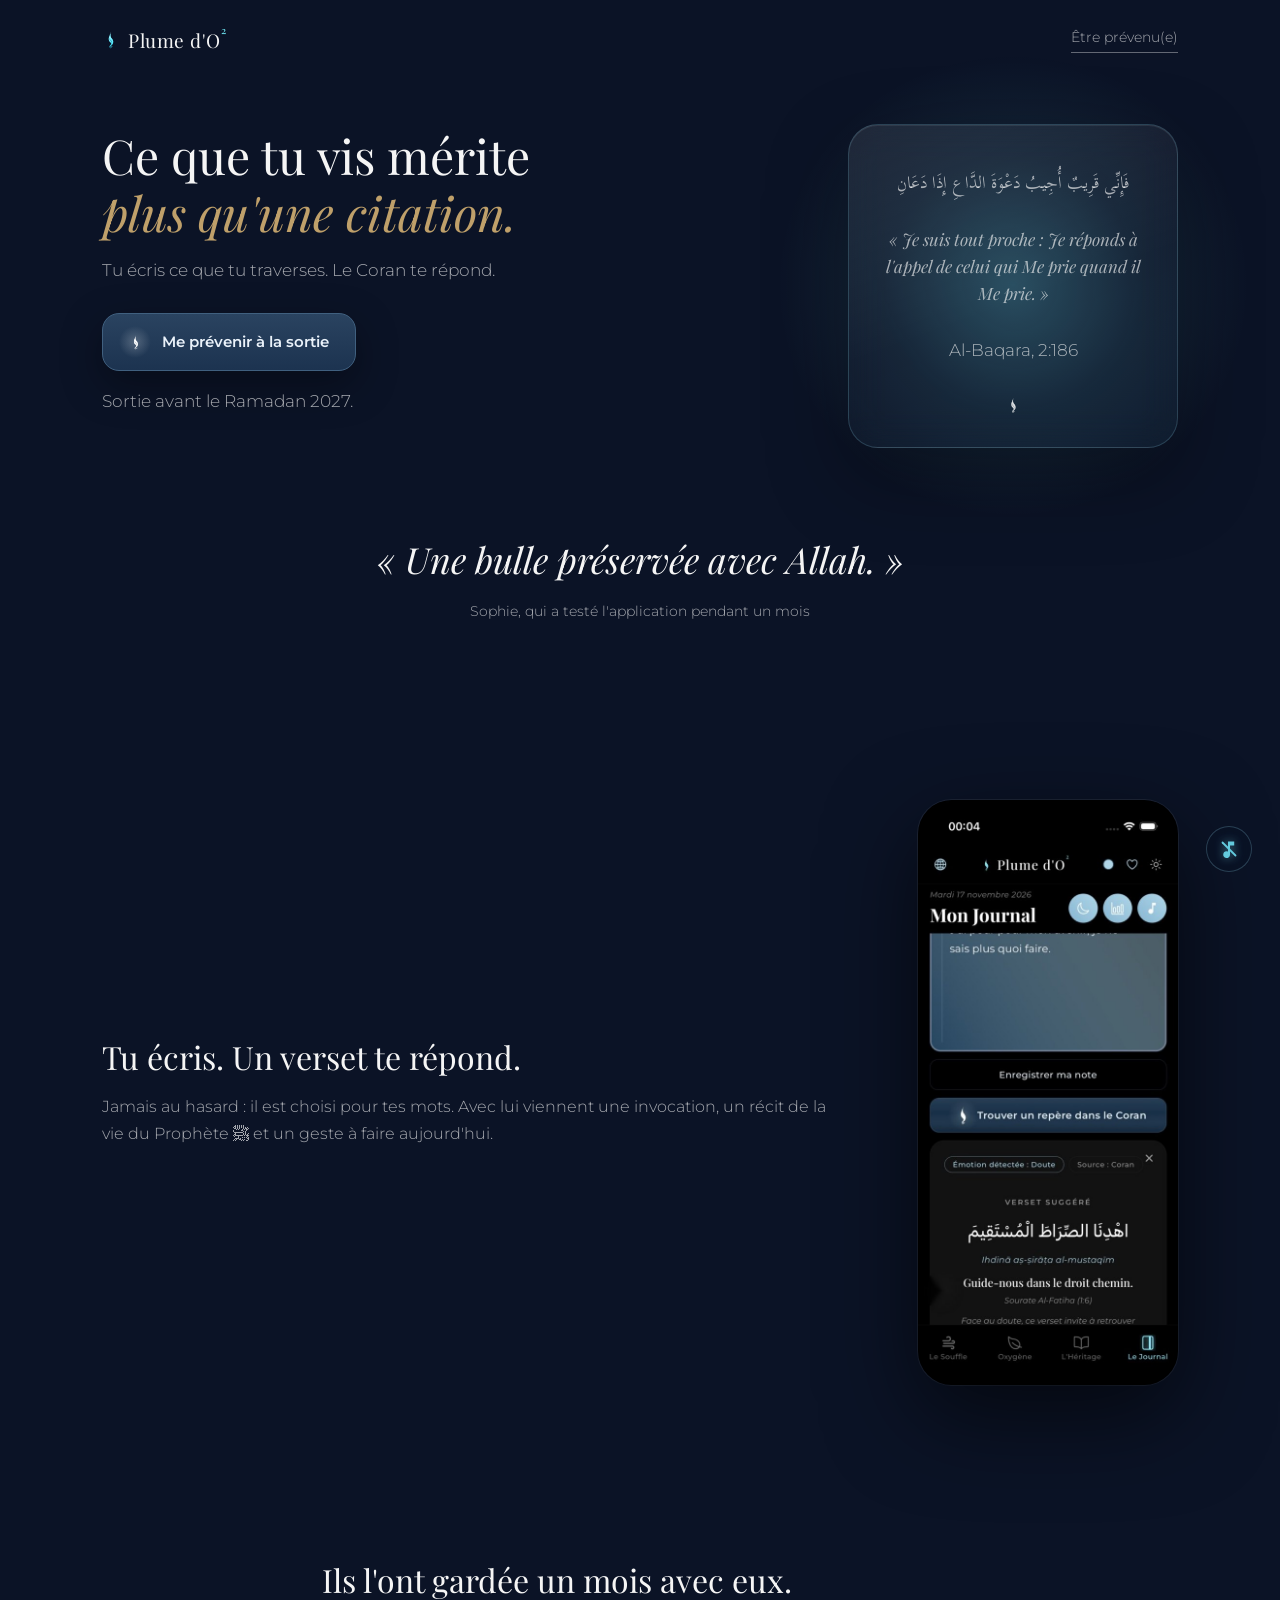
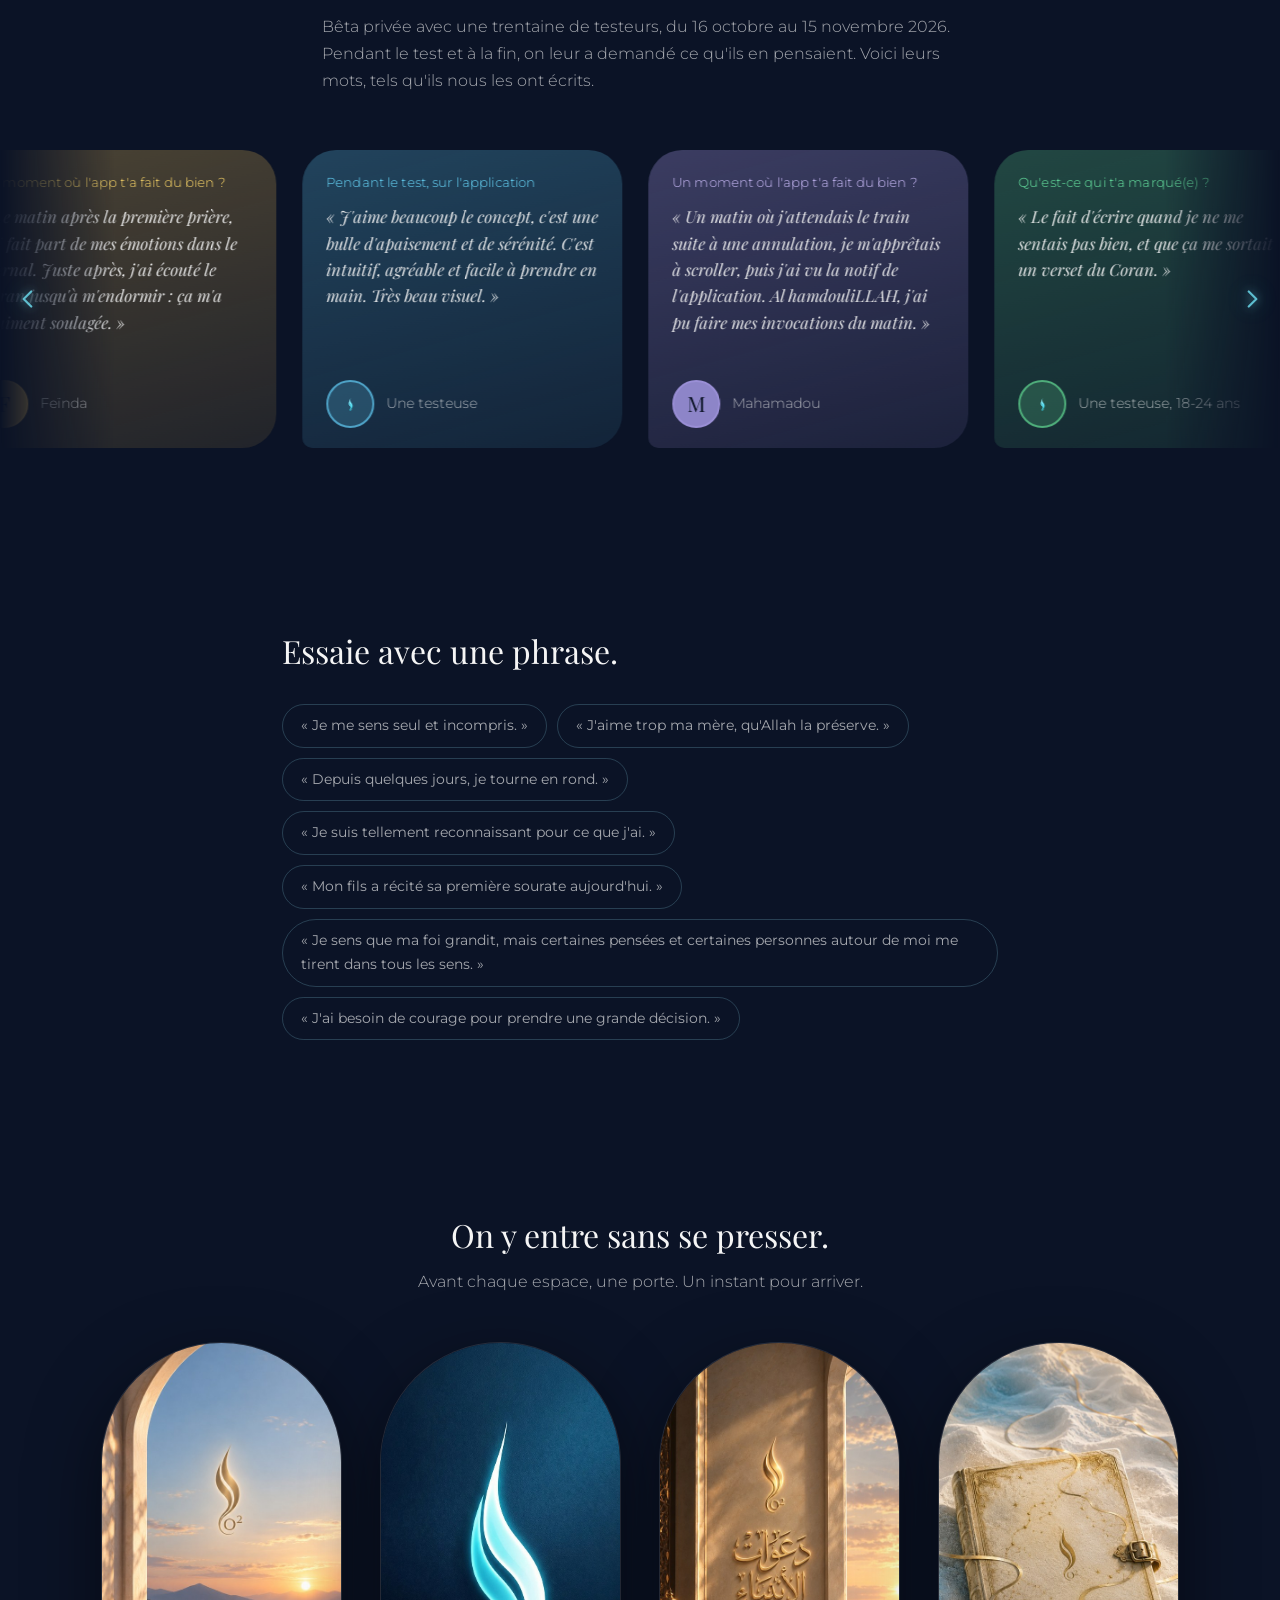
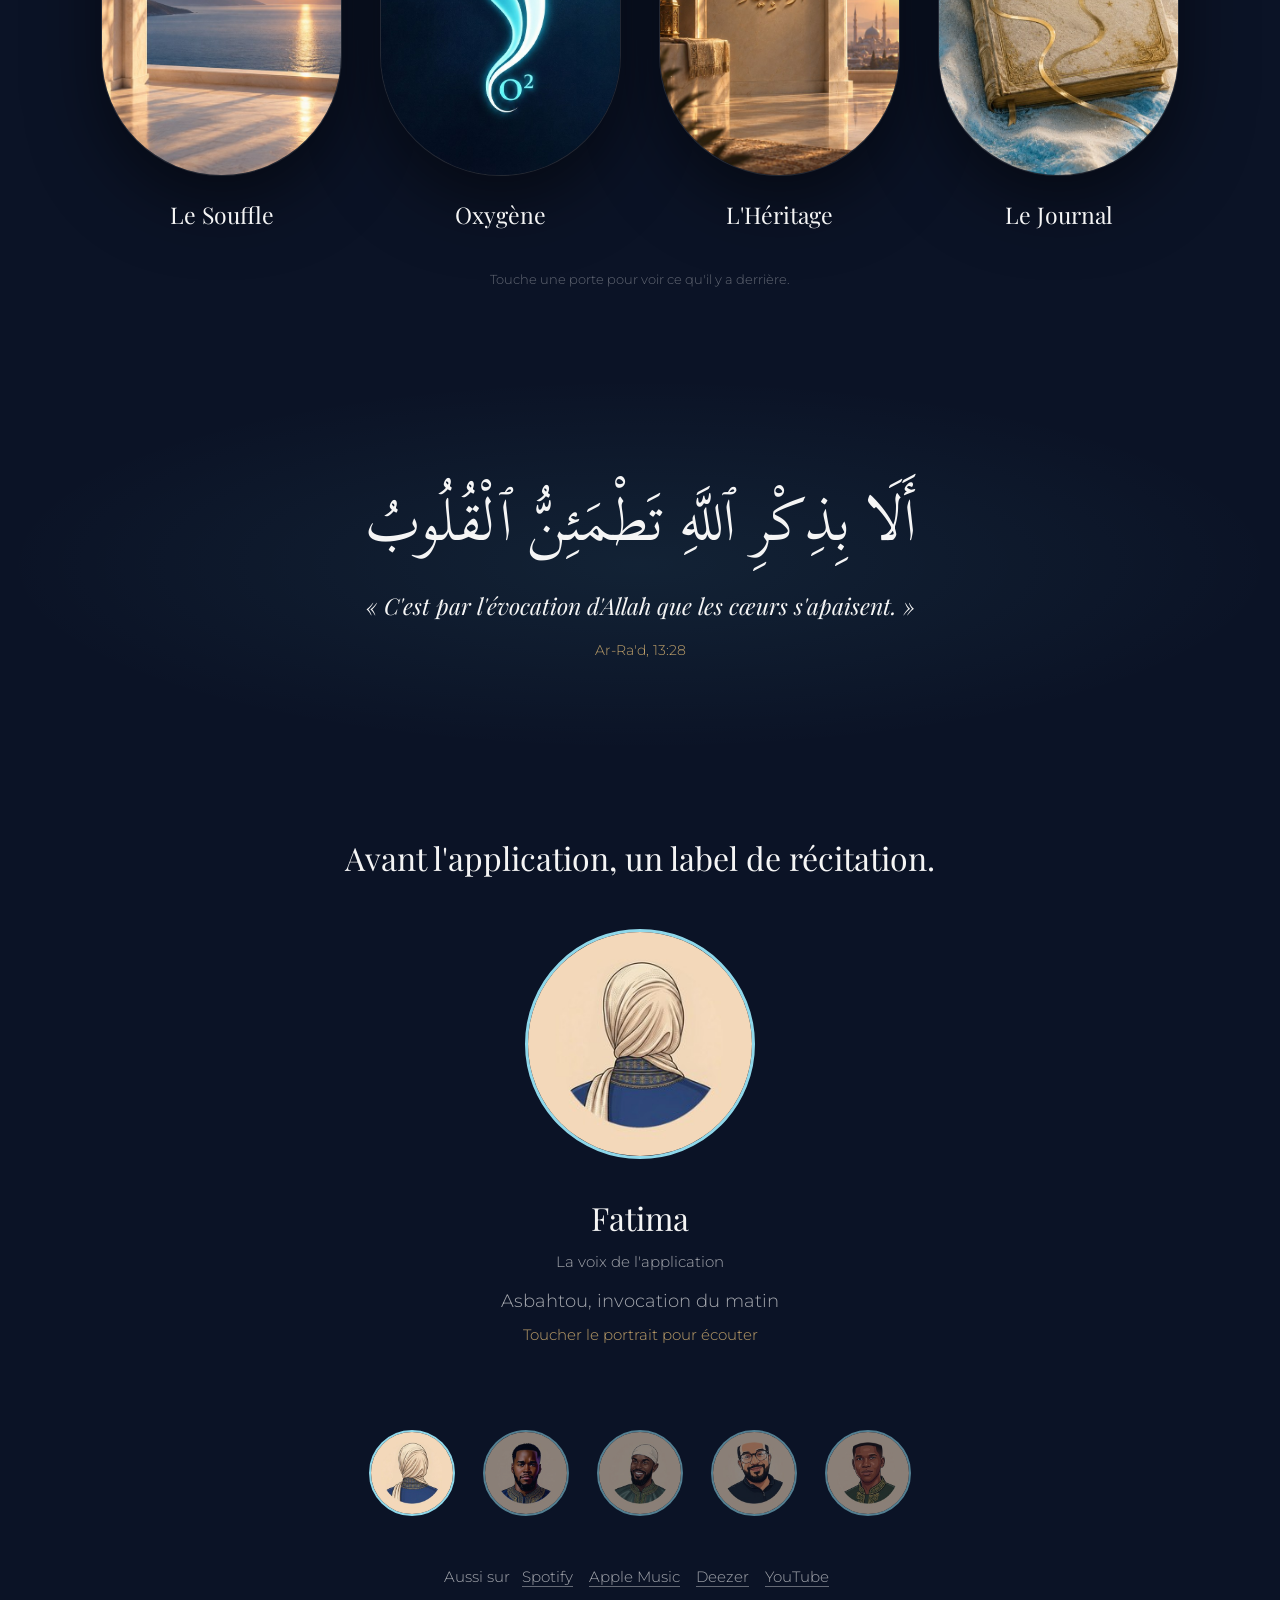
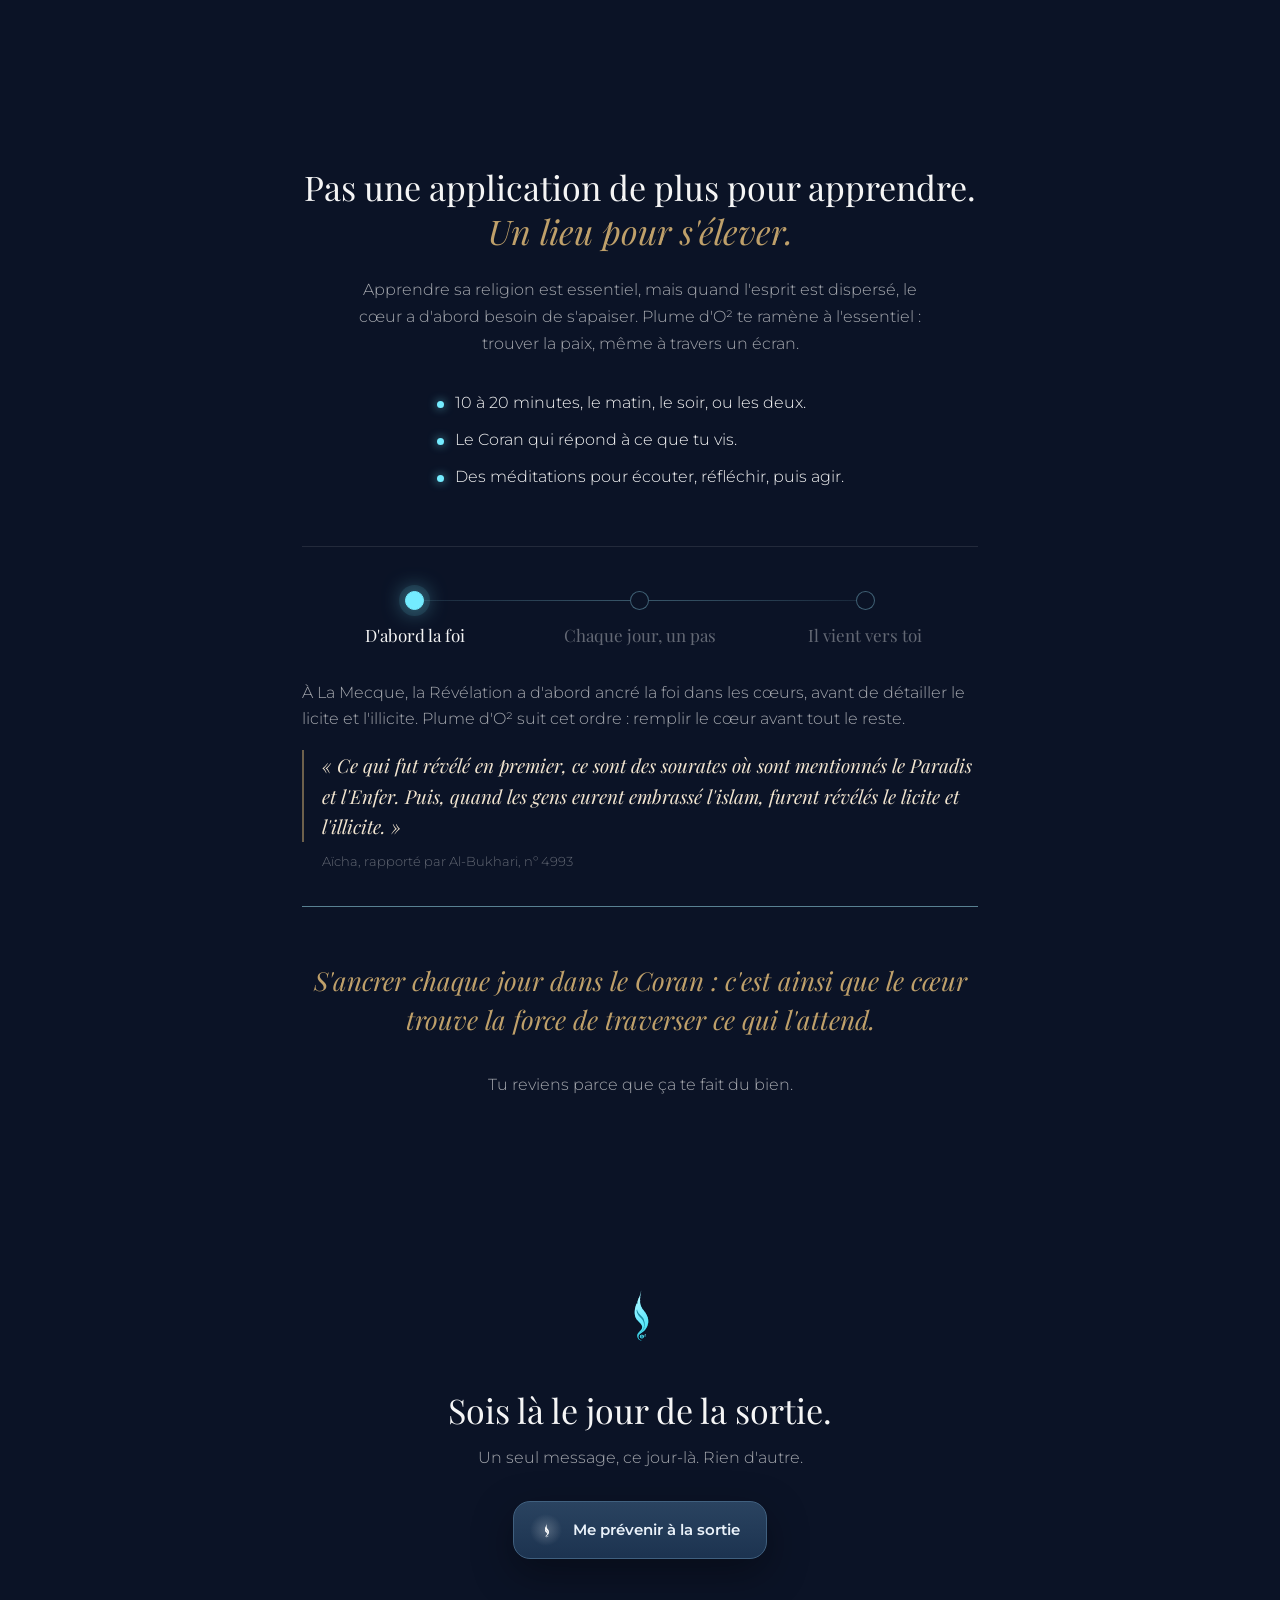
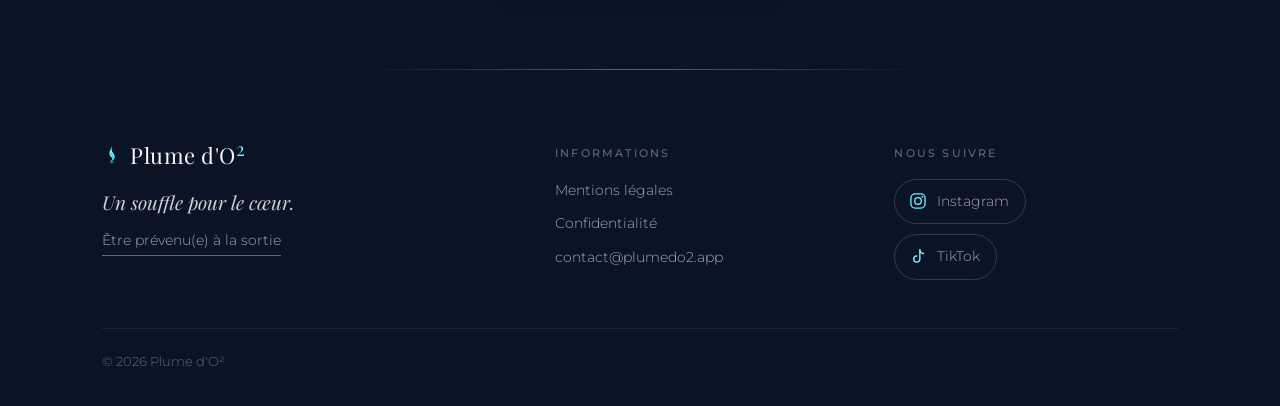
==== index.html @ 01da9be9 "Add files via upload" ====
<!DOCTYPE html>
<html lang="fr">
<head>
<meta charset="UTF-8">
<meta name="viewport" content="width=device-width, initial-scale=1, viewport-fit=cover">
<title>Plume d'O² : ce que tu vis mérite plus qu'une citation</title>
<meta name="description" content="Écris ce que tu traverses. Le Coran te répond : un verset, une invocation, un récit et un geste pour aujourd'hui. Sortie avant le Ramadan 2027.">
<link rel="canonical" href="https://plumedo2.app/">
<meta name="theme-color" content="#0B1326">
<link rel="icon" href="favicon.svg" type="image/svg+xml">
<meta property="og:type" content="website">
<meta property="og:site_name" content="Plume d'O²">
<meta property="og:url" content="https://plumedo2.app/">
<meta property="og:title" content="Plume d'O² : ce que tu vis mérite plus qu'une citation">
<meta property="og:description" content="Écris ce que tu traverses. Le Coran te répond : un verset, une invocation, un récit et un geste pour aujourd'hui. Sortie avant le Ramadan 2027.">
<meta property="og:image" content="https://plumedo2.app/og-image.jpg">
<meta property="og:image:width" content="1200">
<meta property="og:image:height" content="630">
<meta property="og:locale" content="fr_FR">
<meta name="twitter:card" content="summary_large_image">
<link rel="preload" as="image" href="app/porte.jpg">
<link rel="stylesheet" href="fonts.css">
<link rel="stylesheet" href="site.css">
</head>
<body>
<div class="gate" id="gate" role="button" tabindex="0" aria-label="Entrer sur le site"><div class="door"><img src="app/porte.jpg" width="665" height="1200" alt=""></div></div>
<header class="sitebar" id="sitebar"><div class="col wide top">
  <a class="brand" href="#top"><svg class="logo-s" aria-hidden="true" viewBox="0 0 595.28 851.3" fill="none" xmlns="http://www.w3.org/2000/svg"><defs><linearGradient id="lpln" x1="0.4" y1="0" x2="0.6" y2="1"><stop offset="0%" stop-color="#E9FDFF"/><stop offset="20%" stop-color="#9EF5FF"/><stop offset="50%" stop-color="#74ECFF"/><stop offset="75%" stop-color="#58E7F7"/><stop offset="100%" stop-color="#1FBED7"/></linearGradient><linearGradient id="lo2n" x1="0" y1="0" x2="0" y2="1"><stop offset="0%" stop-color="#A7FAFF"/><stop offset="40%" stop-color="#75F3FF"/><stop offset="70%" stop-color="#5DEEFF"/><stop offset="100%" stop-color="#48E6F6"/></linearGradient></defs><path d="M286.35,240.2l-1.15,3.27-1.11-2.61c-.23,1.61-1.01,2.88-2.1,4.26l-.47,1.94-2.19.89-.4,4.73-1.97,5.43c-.23.64-.42,2.76.05,3.18l2.16,1.94c-4.79,2.08-5.49,6.05-6.57,9.66l-3.06,10.25c-1.18,3.95-1.84,7.99-1.32,11.58.4-1.97,1-1.84,1.38-.71l-4.22,20.93-1.53-3.12c-.27-.54-1.63-.27-2.67-.18l2.16-12.91c-3.08,4.4-4.62,8.85-6.63,13.83l-3.07,7.6-8.65,26.42c-4.84,14.77-5.86,30.17-7.56,45.62l-.57,9.74c-.89,15.14,2.38,43.26,8.25,56.7l5.38,12.31c5.59,11.18,12.68,21.36,21.55,30.13l14.9,14.73,14.54,14.46c8.51,8.47,14.69,18.24,18.81,29.73,3.51,9.81,2.99,20.61-.54,30.41-2.88,8-6.66,15.07-12.62,21.18l-21.9,22.46-9.1,11.79c-3.2,4.14-5.29,9.54-6.78,14.67-3.28,11.26-2.8,23.7,1.39,34.38,2.37,6.04,4.9,11.43,8.62,16.42,11.22,15.04,31.78,22.03,47.43,11.47-15.43,4.71-28.98,2.99-39.14-9.83-10.89-13.74-11.56-38.05-.69-50.09l5.79-6.4c7.28-6.17,15.03-10.95,23.19-15.94,28.69-17.53,48.31-36.66,62.15-67.68l6.63-18.92,1,1.7-.59-3.89,4.32-21.21,1.36,3.14c1.81-12.45,1.58-24.24,1.03-36.51-.08-1.85-.39-3.63-.78-5.36.77-4.41-.12-8.4-1.98-12.63l-1.57-3.57c-1.08.19-1.38.35-1.55.09s-.13-1.45.17-1.41l1.73.22-1.53-8.64c-.42-2.37-1.2-4.48-2.02-6.75-.75-2.08-1.39-3.23-3.24-4.37l-1.87-1.16c-.38-.24,1.32-1.48,1.18-1.9l-1.26-3.9c-.99-3.07-2.62-5.73-3.09-9.21-.26-1.9-2.62-4.09-3.58-5.58l-2.93-4.56c-1.97-3.06-3.68-6.25-4.24-9.74l-2.59-2.25c-2.16-1.88-3.42-4.34-4.42-7.13l-2.78-3.08c-1.46-1.61-2.04-2.98-3.46-4.76l-5.74-7.21c.21-.6.6-1.61.28-1.74l-1.73-.68c-1.69-.66-2.23-1.89-3.12-3.59l-2.49-4.76c-.77.08-1.72.28-1.76-.14l-.17-2.06-6.85-5.89-.11-2.31c-.03-.55-2.16-1.04-2.44-1.58l-4.95-9.24-3.15-2.02c-.62-.4.13-1.94.33-2.53l-2.78-5.71-2.65-5.27c-.58-.29-1.96-.76-2-1.29-.04-.43.21-1.62-.04-1.98l-1.14-1.65c-.21-.31.82-1.15.79-1.25l-1.9-1.24c-.36-.24-.42-.98-.57-1.63l-1.21-5.32-3.36-4.75,1.2-2.69c.25-.56-1.5-1.54-1.98-1.84.5-2.24-.17-3.91-1.63-5.55.11-3.66-1.02-7.06-1.71-10.43l-1.57-7.66-1.11-8.97c-.07-.54,1.23-1.89.85-2.26l-1.7-1.63,1.27-2.95c-.52-.65-1.37-1.72-.99-2.15l1.42-1.6c-.7-1.91-.39-3.9.84-5.66l-1.66-1.77c1.18-2.98,1.35-6.35.46-9.64-.7-.46-1.9-1.03-1.7-1.53,1.36-3.34.02-2.94.4-7.39l.47-5.5c.03-.36.69-1.15,1.02-1.06l1.44.37c-1.76-2.37-1.96-5.34.11-7.68l-.65-5.65.81-5.05-2.2,2.67,1.54-10.48,3.39-16.95c2.41-12.05,4.49-23.88,6.31-36.14.66-4.48.76-8.8.27-12.97-1.76,11.42-3.14,22.18-6.45,32.94l-8.41,27.33-8.46,24.23-.43.24ZM285.67,239.17c.34-.83.32-.8.08-.19-1.19.34-1.29.35-1.19.33.06-.01.36.78.36.8,0,.02.57-.34.83-.5l-.08-.44ZM364.62,680.32l.92-7.23c-2.05,2.2-3.09,3.54-5.09,3.42l-7.08-.41c4.62-4.1,8.86-7.57,10.69-12.7,1.52-4.27-.86-8.51-4.91-9.61s-7.7-.6-11.67.93l.23,6.19c1.5-3.16,2.96-5.35,5.5-5.46,3.09-.14,5.28,1.54,5.56,4.97.27,3.21-1.3,7.35-3.72,9.8l-9.68,9.81,19.25.28ZM328.99,702.36c11.88-5.03,15.84-19.31,9.65-30.47-6.67-12-30.87-13.13-39.2.11-5.08,8.07-4.22,19.77,2.85,26.41,7.08,6.64,17.46,7.86,26.7,3.95Z" fill="#1FBED7" opacity="0.7"/><path fill="url(#lpln)" d="M286.78,239.96l8.46-24.23,8.41-27.33c3.31-10.76,4.69-21.52,6.45-32.94.49,4.17.39,8.49-.27,12.97-1.82,12.26-3.9,24.09-6.31,36.14l-3.39,16.95-1.54,10.48,2.2-2.67-.81,5.05.65,5.65c-2.08,2.35-1.87,5.31-.11,7.68l-1.44-.37c-.33-.09-.99.7-1.02,1.06l-.47,5.5c-.38,4.45.96,4.05-.4,7.39-.2.51,1,1.07,1.7,1.53.89,3.29.72,6.65-.46,9.64l1.66,1.77c-1.24,1.76-1.55,3.75-.84,5.66l-1.42,1.6c-.38.43.47,1.5.99,2.15l-1.27,2.95,1.7,1.63c.38.37-.92,1.73-.85,2.26l1.11,8.97,1.57,7.66c.69,3.37,1.82,6.77,1.71,10.43,1.46,1.64,2.13,3.3,1.63,5.55.48.3,2.23,1.28,1.98,1.84l-1.2,2.69,3.36,4.75,1.21,5.32c.15.65.21,1.39.57,1.63l1.9,1.24c.03.1-1,.95-.79,1.25l1.14,1.65c.24.35,0,1.55.04,1.98.05.54,1.42,1.01,2,1.29l2.65,5.27,2.78,5.71c-.2.6-.96,2.13-.33,2.53l3.15,2.02,4.95,9.24c.29.54,2.42,1.03,2.44,1.58l.11,2.31,6.85,5.89.17,2.06c.03.42.99.22,1.76.14l2.49,4.76c.89,1.7,1.43,2.93,3.12,3.59l1.73.68c.32.13-.07,1.13-.28,1.74l5.74,7.21c1.42,1.78,2.01,3.15,3.46,4.76l2.78,3.08c1,2.79,2.26,5.26,4.42,7.13l2.59,2.25c.56,3.49,2.27,6.68,4.24,9.74l2.93,4.56c.96,1.49,3.32,3.68,3.58,5.58.47,3.48,2.1,6.15,3.09,9.21l1.26,3.9c.14.43-1.56,1.67-1.18,1.9l1.87,1.16c1.85,1.15,2.49,2.29,3.24,4.37.82,2.26,1.6,4.37,2.02,6.75l1.53,8.64-1.73-.22c-.3-.04-.34,1.16-.17,1.41s.48.1,1.55-.09l1.57,3.57c1.86,4.23,2.75,8.22,1.98,12.63.39,1.72.7,3.51.78,5.36.55,12.26.78,24.06-1.03,36.51l-1.36-3.14-4.32,21.21.59,3.89-1-1.7-6.63,18.92c-13.84,31.02-33.46,50.14-62.15,67.68-8.16,4.98-15.91,9.76-23.19,15.94l-5.79,6.4c-10.88,12.04-10.2,36.35.69,50.09,10.16,12.81,23.71,14.54,39.14,9.83-15.65,10.57-36.21,3.57-47.43-11.47-3.72-4.99-6.25-10.37-8.62-16.42-4.19-10.68-4.67-23.12-1.39-34.38,1.5-5.13,3.59-10.53,6.78-14.67l9.1-11.79,21.9-22.46c5.96-6.11,9.74-13.18,12.62-21.18,3.53-9.8,4.05-20.6.54-30.41-4.12-11.49-10.3-21.26-18.81-29.73l-14.54-14.46-14.9-14.73c-8.87-8.77-15.95-18.96-21.55-30.13l-5.38-12.31c-5.88-13.44-9.14-41.56-8.25-56.7l.57-9.74c1.71-15.46,2.73-30.85,7.56-45.62l8.65-26.42,3.07-7.6c2.01-4.98,3.55-9.43,6.63-13.83l-2.16,12.91c1.04-.08,2.4-.36,2.67.18l1.53,3.12,4.22-20.93c-.38-1.12-.98-1.25-1.38.71-.52-3.59.14-7.63,1.32-11.58l3.06-10.25c1.08-3.61,1.78-7.57,6.57-9.66l-2.16-1.94c-.47-.42-.28-2.54-.05-3.18l1.97-5.43.4-4.73,2.19-.89.47-1.94c1.09-1.38,1.87-2.66,2.1-4.26l1.11,2.61,1.15-3.27-.6-.58c-.26.16-.84.52-.83.5,0-.02-.3-.81-.36-.8-.1.02,0,0,1.19-.33.25-.61.26-.64-.08.19l1.11.79ZM261.4,350.93l.59-.37-.17-4.42-.59.37.17,4.42ZM345.27,567.31l3.76-4.75.75,5.48c1.91-5.66,1.53-10.97.31-16.08.66-.23,1.83-1.9,1.8-2.95l-.29-9.88-.58-.73-.57,6.53c-.73-7.13,1.66-12.72-.21-22.14l-3.57-17.93-1.27,4.17-1.38-5.17,1.62-2.51c.36-.56-.84-2.02-1.08-2.71-2.31-6.77-4.62-13.88-8.12-20.11-4-7.11-7.97-13.66-13.75-19.38l-18.95-18.77c-14.84-14.71-24.99-25-33.47-45.32-2.98-7.16-4.69-14.85-6.34-22.05l-3.05,2.74c-2.75,2.47.87,7.97-2.6,10.06l1.78,9.29c1.16-.03,2.12.13,1.83.43l-1.52,1.61c2.21,9.05,4.99,18.25,9.45,26.57,2.95,5.52,5.47,10.84,9.41,15.56l12.24,14.68,10.57,11.1,9,9.8,7.42,8.83c9.24,10.99,16.3,23.89,20.55,37.71,2.49,8.08,3.75,16,4.79,24.3,1.72,13.73-1.94,31.96-6.59,45.41,2.3-.14,4.07-.22,6.03.59,2.68-4.87,4.5-10.94,5.77-17.39-.27-1.29-.71-1.4-1.07-.04l-2.71-6.97ZM319.29,616.6l-9.76,8.94c-.61.55-2.02,2.07-1.58,2.68.38.52,1.46,1.53,1.96,1.83,10.71-6.97,19.57-16.09,26.96-26.31.32-.45,1.43-1.45,1.18-1.84l-1.04-1.67,2.29-5.04c.26-.58.7-1.52.31-1.74l-1.59-.92c-.38-.22-1.94-.31-1.82.1l.64,2.1-2,1.19-8.45,12.95c-.3.46-.23,2.22.22,2.24l2.48.1-4.82,5.89c-1.11-1.17-1.88-2.14-2.55-1.98-.56.13-1.89,1.01-2.43,1.5ZM286.94,649.03c4.1-4.35,7.69-7.57,12.5-11.19-.35-.58-1.53-1.92-2.26-2.57-6.08,4.78-11.28,9.85-15.53,16.61,2.52.72,3.81-1.29,5.28-2.86ZM282.14,654.85c.22-.37.7-1.61.38-1.68l-1.39-.32c-.37-.08-6.01,8.23-6.37,14.59l7.38-12.59Z"/><path fill="url(#lo2n)" d="M328.99,702.36c-9.24,3.91-19.63,2.69-26.7-3.95-7.07-6.64-7.94-18.34-2.85-26.41,8.33-13.23,32.54-12.11,39.2-.11,6.2,11.15,2.23,25.44-9.65,30.47ZM327.49,699.02c6.62-4.72,6.81-19.14,2.29-26.86-4.06-6.91-15.21-9.41-20.95-2.97s-5.28,16.86-1.52,24.15c3.8,7.35,13.31,10.57,20.19,5.67Z"/><path fill="url(#lo2n)" d="M364.62,680.32l-19.25-.28,9.68-9.81c2.41-2.45,3.98-6.59,3.72-9.8-.29-3.44-2.47-5.11-5.56-4.97-2.53.12-4,2.3-5.5,5.46l-.23-6.19c3.97-1.53,7.72-2.01,11.67-.93s6.43,5.34,4.91,9.61c-1.83,5.14-6.07,8.6-10.69,12.7l7.08.41c2,.11,3.04-1.22,5.09-3.42l-.92,7.23Z"/><path fill="url(#lo2n)" d="M346.6,549.6c-.09,2.85,1.4,5.91-1.81,7.67l.04-11.01c1.03.48,1.85.72,1.84,1.11l-.07,2.23Z"/></svg><span>Plume d'O<sup>²</sup></span></a>
  <a class="quiet" href="https://tally.so/r/WOkGKk" target="_blank" rel="noopener" data-tally-open="WOkGKk" data-tally-layout="modal" data-tally-width="480" data-tally-overlay="1">Être prévenu(e)</a>
</div></header>

<main id="top">
<section class="hero"><div class="col wide hero-grid">
<div class="ht">
  <h1>Ce que tu vis mérite <em>plus qu'une citation.</em></h1>
  <p>Tu écris ce que tu traverses. Le Coran te répond.</p>
  <a class="go" href="https://tally.so/r/WOkGKk" target="_blank" rel="noopener" data-tally-open="WOkGKk" data-tally-layout="modal" data-tally-width="480" data-tally-overlay="1"><span class="halo"><svg class="pw" aria-hidden="true" viewBox="0 0 595.28 851.3" fill="none" xmlns="http://www.w3.org/2000/svg"><path d="M286.35,240.2l-1.15,3.27-1.11-2.61c-.23,1.61-1.01,2.88-2.1,4.26l-.47,1.94-2.19.89-.4,4.73-1.97,5.43c-.23.64-.42,2.76.05,3.18l2.16,1.94c-4.79,2.08-5.49,6.05-6.57,9.66l-3.06,10.25c-1.18,3.95-1.84,7.99-1.32,11.58.4-1.97,1-1.84,1.38-.71l-4.22,20.93-1.53-3.12c-.27-.54-1.63-.27-2.67-.18l2.16-12.91c-3.08,4.4-4.62,8.85-6.63,13.83l-3.07,7.6-8.65,26.42c-4.84,14.77-5.86,30.17-7.56,45.62l-.57,9.74c-.89,15.14,2.38,43.26,8.25,56.7l5.38,12.31c5.59,11.18,12.68,21.36,21.55,30.13l14.9,14.73,14.54,14.46c8.51,8.47,14.69,18.24,18.81,29.73,3.51,9.81,2.99,20.61-.54,30.41-2.88,8-6.66,15.07-12.62,21.18l-21.9,22.46-9.1,11.79c-3.2,4.14-5.29,9.54-6.78,14.67-3.28,11.26-2.8,23.7,1.39,34.38,2.37,6.04,4.9,11.43,8.62,16.42,11.22,15.04,31.78,22.03,47.43,11.47-15.43,4.71-28.98,2.99-39.14-9.83-10.89-13.74-11.56-38.05-.69-50.09l5.79-6.4c7.28-6.17,15.03-10.95,23.19-15.94,28.69-17.53,48.31-36.66,62.15-67.68l6.63-18.92,1,1.7-.59-3.89,4.32-21.21,1.36,3.14c1.81-12.45,1.58-24.24,1.03-36.51-.08-1.85-.39-3.63-.78-5.36.77-4.41-.12-8.4-1.98-12.63l-1.57-3.57c-1.08.19-1.38.35-1.55.09s-.13-1.45.17-1.41l1.73.22-1.53-8.64c-.42-2.37-1.2-4.48-2.02-6.75-.75-2.08-1.39-3.23-3.24-4.37l-1.87-1.16c-.38-.24,1.32-1.48,1.18-1.9l-1.26-3.9c-.99-3.07-2.62-5.73-3.09-9.21-.26-1.9-2.62-4.09-3.58-5.58l-2.93-4.56c-1.97-3.06-3.68-6.25-4.24-9.74l-2.59-2.25c-2.16-1.88-3.42-4.34-4.42-7.13l-2.78-3.08c-1.46-1.61-2.04-2.98-3.46-4.76l-5.74-7.21c.21-.6.6-1.61.28-1.74l-1.73-.68c-1.69-.66-2.23-1.89-3.12-3.59l-2.49-4.76c-.77.08-1.72.28-1.76-.14l-.17-2.06-6.85-5.89-.11-2.31c-.03-.55-2.16-1.04-2.44-1.58l-4.95-9.24-3.15-2.02c-.62-.4.13-1.94.33-2.53l-2.78-5.71-2.65-5.27c-.58-.29-1.96-.76-2-1.29-.04-.43.21-1.62-.04-1.98l-1.14-1.65c-.21-.31.82-1.15.79-1.25l-1.9-1.24c-.36-.24-.42-.98-.57-1.63l-1.21-5.32-3.36-4.75,1.2-2.69c.25-.56-1.5-1.54-1.98-1.84.5-2.24-.17-3.91-1.63-5.55.11-3.66-1.02-7.06-1.71-10.43l-1.57-7.66-1.11-8.97c-.07-.54,1.23-1.89.85-2.26l-1.7-1.63,1.27-2.95c-.52-.65-1.37-1.72-.99-2.15l1.42-1.6c-.7-1.91-.39-3.9.84-5.66l-1.66-1.77c1.18-2.98,1.35-6.35.46-9.64-.7-.46-1.9-1.03-1.7-1.53,1.36-3.34.02-2.94.4-7.39l.47-5.5c.03-.36.69-1.15,1.02-1.06l1.44.37c-1.76-2.37-1.96-5.34.11-7.68l-.65-5.65.81-5.05-2.2,2.67,1.54-10.48,3.39-16.95c2.41-12.05,4.49-23.88,6.31-36.14.66-4.48.76-8.8.27-12.97-1.76,11.42-3.14,22.18-6.45,32.94l-8.41,27.33-8.46,24.23-.43.24ZM285.67,239.17c.34-.83.32-.8.08-.19-1.19.34-1.29.35-1.19.33.06-.01.36.78.36.8,0,.02.57-.34.83-.5l-.08-.44ZM364.62,680.32l.92-7.23c-2.05,2.2-3.09,3.54-5.09,3.42l-7.08-.41c4.62-4.1,8.86-7.57,10.69-12.7,1.52-4.27-.86-8.51-4.91-9.61s-7.7-.6-11.67.93l.23,6.19c1.5-3.16,2.96-5.35,5.5-5.46,3.09-.14,5.28,1.54,5.56,4.97.27,3.21-1.3,7.35-3.72,9.8l-9.68,9.81,19.25.28ZM328.99,702.36c11.88-5.03,15.84-19.31,9.65-30.47-6.67-12-30.87-13.13-39.2.11-5.08,8.07-4.22,19.77,2.85,26.41,7.08,6.64,17.46,7.86,26.7,3.95Z" fill="#fff" opacity="0.5"/><path fill="#fff" d="M286.78,239.96l8.46-24.23,8.41-27.33c3.31-10.76,4.69-21.52,6.45-32.94.49,4.17.39,8.49-.27,12.97-1.82,12.26-3.9,24.09-6.31,36.14l-3.39,16.95-1.54,10.48,2.2-2.67-.81,5.05.65,5.65c-2.08,2.35-1.87,5.31-.11,7.68l-1.44-.37c-.33-.09-.99.7-1.02,1.06l-.47,5.5c-.38,4.45.96,4.05-.4,7.39-.2.51,1,1.07,1.7,1.53.89,3.29.72,6.65-.46,9.64l1.66,1.77c-1.24,1.76-1.55,3.75-.84,5.66l-1.42,1.6c-.38.43.47,1.5.99,2.15l-1.27,2.95,1.7,1.63c.38.37-.92,1.73-.85,2.26l1.11,8.97,1.57,7.66c.69,3.37,1.82,6.77,1.71,10.43,1.46,1.64,2.13,3.3,1.63,5.55.48.3,2.23,1.28,1.98,1.84l-1.2,2.69,3.36,4.75,1.21,5.32c.15.65.21,1.39.57,1.63l1.9,1.24c.03.1-1,.95-.79,1.25l1.14,1.65c.24.35,0,1.55.04,1.98.05.54,1.42,1.01,2,1.29l2.65,5.27,2.78,5.71c-.2.6-.96,2.13-.33,2.53l3.15,2.02,4.95,9.24c.29.54,2.42,1.03,2.44,1.58l.11,2.31,6.85,5.89.17,2.06c.03.42.99.22,1.76.14l2.49,4.76c.89,1.7,1.43,2.93,3.12,3.59l1.73.68c.32.13-.07,1.13-.28,1.74l5.74,7.21c1.42,1.78,2.01,3.15,3.46,4.76l2.78,3.08c1,2.79,2.26,5.26,4.42,7.13l2.59,2.25c.56,3.49,2.27,6.68,4.24,9.74l2.93,4.56c.96,1.49,3.32,3.68,3.58,5.58.47,3.48,2.1,6.15,3.09,9.21l1.26,3.9c.14.43-1.56,1.67-1.18,1.9l1.87,1.16c1.85,1.15,2.49,2.29,3.24,4.37.82,2.26,1.6,4.37,2.02,6.75l1.53,8.64-1.73-.22c-.3-.04-.34,1.16-.17,1.41s.48.1,1.55-.09l1.57,3.57c1.86,4.23,2.75,8.22,1.98,12.63.39,1.72.7,3.51.78,5.36.55,12.26.78,24.06-1.03,36.51l-1.36-3.14-4.32,21.21.59,3.89-1-1.7-6.63,18.92c-13.84,31.02-33.46,50.14-62.15,67.68-8.16,4.98-15.91,9.76-23.19,15.94l-5.79,6.4c-10.88,12.04-10.2,36.35.69,50.09,10.16,12.81,23.71,14.54,39.14,9.83-15.65,10.57-36.21,3.57-47.43-11.47-3.72-4.99-6.25-10.37-8.62-16.42-4.19-10.68-4.67-23.12-1.39-34.38,1.5-5.13,3.59-10.53,6.78-14.67l9.1-11.79,21.9-22.46c5.96-6.11,9.74-13.18,12.62-21.18,3.53-9.8,4.05-20.6.54-30.41-4.12-11.49-10.3-21.26-18.81-29.73l-14.54-14.46-14.9-14.73c-8.87-8.77-15.95-18.96-21.55-30.13l-5.38-12.31c-5.88-13.44-9.14-41.56-8.25-56.7l.57-9.74c1.71-15.46,2.73-30.85,7.56-45.62l8.65-26.42,3.07-7.6c2.01-4.98,3.55-9.43,6.63-13.83l-2.16,12.91c1.04-.08,2.4-.36,2.67.18l1.53,3.12,4.22-20.93c-.38-1.12-.98-1.25-1.38.71-.52-3.59.14-7.63,1.32-11.58l3.06-10.25c1.08-3.61,1.78-7.57,6.57-9.66l-2.16-1.94c-.47-.42-.28-2.54-.05-3.18l1.97-5.43.4-4.73,2.19-.89.47-1.94c1.09-1.38,1.87-2.66,2.1-4.26l1.11,2.61,1.15-3.27-.6-.58c-.26.16-.84.52-.83.5,0-.02-.3-.81-.36-.8-.1.02,0,0,1.19-.33.25-.61.26-.64-.08.19l1.11.79ZM261.4,350.93l.59-.37-.17-4.42-.59.37.17,4.42ZM345.27,567.31l3.76-4.75.75,5.48c1.91-5.66,1.53-10.97.31-16.08.66-.23,1.83-1.9,1.8-2.95l-.29-9.88-.58-.73-.57,6.53c-.73-7.13,1.66-12.72-.21-22.14l-3.57-17.93-1.27,4.17-1.38-5.17,1.62-2.51c.36-.56-.84-2.02-1.08-2.71-2.31-6.77-4.62-13.88-8.12-20.11-4-7.11-7.97-13.66-13.75-19.38l-18.95-18.77c-14.84-14.71-24.99-25-33.47-45.32-2.98-7.16-4.69-14.85-6.34-22.05l-3.05,2.74c-2.75,2.47.87,7.97-2.6,10.06l1.78,9.29c1.16-.03,2.12.13,1.83.43l-1.52,1.61c2.21,9.05,4.99,18.25,9.45,26.57,2.95,5.52,5.47,10.84,9.41,15.56l12.24,14.68,10.57,11.1,9,9.8,7.42,8.83c9.24,10.99,16.3,23.89,20.55,37.71,2.49,8.08,3.75,16,4.79,24.3,1.72,13.73-1.94,31.96-6.59,45.41,2.3-.14,4.07-.22,6.03.59,2.68-4.87,4.5-10.94,5.77-17.39-.27-1.29-.71-1.4-1.07-.04l-2.71-6.97ZM319.29,616.6l-9.76,8.94c-.61.55-2.02,2.07-1.58,2.68.38.52,1.46,1.53,1.96,1.83,10.71-6.97,19.57-16.09,26.96-26.31.32-.45,1.43-1.45,1.18-1.84l-1.04-1.67,2.29-5.04c.26-.58.7-1.52.31-1.74l-1.59-.92c-.38-.22-1.94-.31-1.82.1l.64,2.1-2,1.19-8.45,12.95c-.3.46-.23,2.22.22,2.24l2.48.1-4.82,5.89c-1.11-1.17-1.88-2.14-2.55-1.98-.56.13-1.89,1.01-2.43,1.5ZM286.94,649.03c4.1-4.35,7.69-7.57,12.5-11.19-.35-.58-1.53-1.92-2.26-2.57-6.08,4.78-11.28,9.85-15.53,16.61,2.52.72,3.81-1.29,5.28-2.86ZM282.14,654.85c.22-.37.7-1.61.38-1.68l-1.39-.32c-.37-.08-6.01,8.23-6.37,14.59l7.38-12.59Z"/><path fill="#fff" d="M328.99,702.36c-9.24,3.91-19.63,2.69-26.7-3.95-7.07-6.64-7.94-18.34-2.85-26.41,8.33-13.23,32.54-12.11,39.2-.11,6.2,11.15,2.23,25.44-9.65,30.47ZM327.49,699.02c6.62-4.72,6.81-19.14,2.29-26.86-4.06-6.91-15.21-9.41-20.95-2.97s-5.28,16.86-1.52,24.15c3.8,7.35,13.31,10.57,20.19,5.67Z"/><path fill="#fff" d="M364.62,680.32l-19.25-.28,9.68-9.81c2.41-2.45,3.98-6.59,3.72-9.8-.29-3.44-2.47-5.11-5.56-4.97-2.53.12-4,2.3-5.5,5.46l-.23-6.19c3.97-1.53,7.72-2.01,11.67-.93s6.43,5.34,4.91,9.61c-1.83,5.14-6.07,8.6-10.69,12.7l7.08.41c2,.11,3.04-1.22,5.09-3.42l-.92,7.23Z"/><path fill="#fff" d="M346.6,549.6c-.09,2.85,1.4,5.91-1.81,7.67l.04-11.01c1.03.48,1.85.72,1.84,1.11l-.07,2.23Z"/></svg></span>Me prévenir à la sortie</a>
  <p class="small">Sortie avant le Ramadan 2027.</p>
</div>
<figure class="hero-card"><div class="hc-glow" aria-hidden="true"></div><p class="hc-ar" lang="ar" dir="rtl">فَإِنِّي قَرِيبٌ أُجِيبُ دَعْوَةَ الدَّاعِ إِذَا دَعَانِ</p><p class="hc-tr">«&nbsp;Je suis tout proche&nbsp;: Je réponds à l'appel de celui qui Me prie quand il Me prie.&nbsp;»</p><p class="hc-ref">Al-Baqara, 2:186</p><svg class="hc-pw" aria-hidden="true" viewBox="0 0 595.28 851.3" fill="none" xmlns="http://www.w3.org/2000/svg"><path d="M286.35,240.2l-1.15,3.27-1.11-2.61c-.23,1.61-1.01,2.88-2.1,4.26l-.47,1.94-2.19.89-.4,4.73-1.97,5.43c-.23.64-.42,2.76.05,3.18l2.16,1.94c-4.79,2.08-5.49,6.05-6.57,9.66l-3.06,10.25c-1.18,3.95-1.84,7.99-1.32,11.58.4-1.97,1-1.84,1.38-.71l-4.22,20.93-1.53-3.12c-.27-.54-1.63-.27-2.67-.18l2.16-12.91c-3.08,4.4-4.62,8.85-6.63,13.83l-3.07,7.6-8.65,26.42c-4.84,14.77-5.86,30.17-7.56,45.62l-.57,9.74c-.89,15.14,2.38,43.26,8.25,56.7l5.38,12.31c5.59,11.18,12.68,21.36,21.55,30.13l14.9,14.73,14.54,14.46c8.51,8.47,14.69,18.24,18.81,29.73,3.51,9.81,2.99,20.61-.54,30.41-2.88,8-6.66,15.07-12.62,21.18l-21.9,22.46-9.1,11.79c-3.2,4.14-5.29,9.54-6.78,14.67-3.28,11.26-2.8,23.7,1.39,34.38,2.37,6.04,4.9,11.43,8.62,16.42,11.22,15.04,31.78,22.03,47.43,11.47-15.43,4.71-28.98,2.99-39.14-9.83-10.89-13.74-11.56-38.05-.69-50.09l5.79-6.4c7.28-6.17,15.03-10.95,23.19-15.94,28.69-17.53,48.31-36.66,62.15-67.68l6.63-18.92,1,1.7-.59-3.89,4.32-21.21,1.36,3.14c1.81-12.45,1.58-24.24,1.03-36.51-.08-1.85-.39-3.63-.78-5.36.77-4.41-.12-8.4-1.98-12.63l-1.57-3.57c-1.08.19-1.38.35-1.55.09s-.13-1.45.17-1.41l1.73.22-1.53-8.64c-.42-2.37-1.2-4.48-2.02-6.75-.75-2.08-1.39-3.23-3.24-4.37l-1.87-1.16c-.38-.24,1.32-1.48,1.18-1.9l-1.26-3.9c-.99-3.07-2.62-5.73-3.09-9.21-.26-1.9-2.62-4.09-3.58-5.58l-2.93-4.56c-1.97-3.06-3.68-6.25-4.24-9.74l-2.59-2.25c-2.16-1.88-3.42-4.34-4.42-7.13l-2.78-3.08c-1.46-1.61-2.04-2.98-3.46-4.76l-5.74-7.21c.21-.6.6-1.61.28-1.74l-1.73-.68c-1.69-.66-2.23-1.89-3.12-3.59l-2.49-4.76c-.77.08-1.72.28-1.76-.14l-.17-2.06-6.85-5.89-.11-2.31c-.03-.55-2.16-1.04-2.44-1.58l-4.95-9.24-3.15-2.02c-.62-.4.13-1.94.33-2.53l-2.78-5.71-2.65-5.27c-.58-.29-1.96-.76-2-1.29-.04-.43.21-1.62-.04-1.98l-1.14-1.65c-.21-.31.82-1.15.79-1.25l-1.9-1.24c-.36-.24-.42-.98-.57-1.63l-1.21-5.32-3.36-4.75,1.2-2.69c.25-.56-1.5-1.54-1.98-1.84.5-2.24-.17-3.91-1.63-5.55.11-3.66-1.02-7.06-1.71-10.43l-1.57-7.66-1.11-8.97c-.07-.54,1.23-1.89.85-2.26l-1.7-1.63,1.27-2.95c-.52-.65-1.37-1.72-.99-2.15l1.42-1.6c-.7-1.91-.39-3.9.84-5.66l-1.66-1.77c1.18-2.98,1.35-6.35.46-9.64-.7-.46-1.9-1.03-1.7-1.53,1.36-3.34.02-2.94.4-7.39l.47-5.5c.03-.36.69-1.15,1.02-1.06l1.44.37c-1.76-2.37-1.96-5.34.11-7.68l-.65-5.65.81-5.05-2.2,2.67,1.54-10.48,3.39-16.95c2.41-12.05,4.49-23.88,6.31-36.14.66-4.48.76-8.8.27-12.97-1.76,11.42-3.14,22.18-6.45,32.94l-8.41,27.33-8.46,24.23-.43.24ZM285.67,239.17c.34-.83.32-.8.08-.19-1.19.34-1.29.35-1.19.33.06-.01.36.78.36.8,0,.02.57-.34.83-.5l-.08-.44ZM364.62,680.32l.92-7.23c-2.05,2.2-3.09,3.54-5.09,3.42l-7.08-.41c4.62-4.1,8.86-7.57,10.69-12.7,1.52-4.27-.86-8.51-4.91-9.61s-7.7-.6-11.67.93l.23,6.19c1.5-3.16,2.96-5.35,5.5-5.46,3.09-.14,5.28,1.54,5.56,4.97.27,3.21-1.3,7.35-3.72,9.8l-9.68,9.81,19.25.28ZM328.99,702.36c11.88-5.03,15.84-19.31,9.65-30.47-6.67-12-30.87-13.13-39.2.11-5.08,8.07-4.22,19.77,2.85,26.41,7.08,6.64,17.46,7.86,26.7,3.95Z" fill="#fff" opacity="0.5"/><path fill="#fff" d="M286.78,239.96l8.46-24.23,8.41-27.33c3.31-10.76,4.69-21.52,6.45-32.94.49,4.17.39,8.49-.27,12.97-1.82,12.26-3.9,24.09-6.31,36.14l-3.39,16.95-1.54,10.48,2.2-2.67-.81,5.05.65,5.65c-2.08,2.35-1.87,5.31-.11,7.68l-1.44-.37c-.33-.09-.99.7-1.02,1.06l-.47,5.5c-.38,4.45.96,4.05-.4,7.39-.2.51,1,1.07,1.7,1.53.89,3.29.72,6.65-.46,9.64l1.66,1.77c-1.24,1.76-1.55,3.75-.84,5.66l-1.42,1.6c-.38.43.47,1.5.99,2.15l-1.27,2.95,1.7,1.63c.38.37-.92,1.73-.85,2.26l1.11,8.97,1.57,7.66c.69,3.37,1.82,6.77,1.71,10.43,1.46,1.64,2.13,3.3,1.63,5.55.48.3,2.23,1.28,1.98,1.84l-1.2,2.69,3.36,4.75,1.21,5.32c.15.65.21,1.39.57,1.63l1.9,1.24c.03.1-1,.95-.79,1.25l1.14,1.65c.24.35,0,1.55.04,1.98.05.54,1.42,1.01,2,1.29l2.65,5.27,2.78,5.71c-.2.6-.96,2.13-.33,2.53l3.15,2.02,4.95,9.24c.29.54,2.42,1.03,2.44,1.58l.11,2.31,6.85,5.89.17,2.06c.03.42.99.22,1.76.14l2.49,4.76c.89,1.7,1.43,2.93,3.12,3.59l1.73.68c.32.13-.07,1.13-.28,1.74l5.74,7.21c1.42,1.78,2.01,3.15,3.46,4.76l2.78,3.08c1,2.79,2.26,5.26,4.42,7.13l2.59,2.25c.56,3.49,2.27,6.68,4.24,9.74l2.93,4.56c.96,1.49,3.32,3.68,3.58,5.58.47,3.48,2.1,6.15,3.09,9.21l1.26,3.9c.14.43-1.56,1.67-1.18,1.9l1.87,1.16c1.85,1.15,2.49,2.29,3.24,4.37.82,2.26,1.6,4.37,2.02,6.75l1.53,8.64-1.73-.22c-.3-.04-.34,1.16-.17,1.41s.48.1,1.55-.09l1.57,3.57c1.86,4.23,2.75,8.22,1.98,12.63.39,1.72.7,3.51.78,5.36.55,12.26.78,24.06-1.03,36.51l-1.36-3.14-4.32,21.21.59,3.89-1-1.7-6.63,18.92c-13.84,31.02-33.46,50.14-62.15,67.68-8.16,4.98-15.91,9.76-23.19,15.94l-5.79,6.4c-10.88,12.04-10.2,36.35.69,50.09,10.16,12.81,23.71,14.54,39.14,9.83-15.65,10.57-36.21,3.57-47.43-11.47-3.72-4.99-6.25-10.37-8.62-16.42-4.19-10.68-4.67-23.12-1.39-34.38,1.5-5.13,3.59-10.53,6.78-14.67l9.1-11.79,21.9-22.46c5.96-6.11,9.74-13.18,12.62-21.18,3.53-9.8,4.05-20.6.54-30.41-4.12-11.49-10.3-21.26-18.81-29.73l-14.54-14.46-14.9-14.73c-8.87-8.77-15.95-18.96-21.55-30.13l-5.38-12.31c-5.88-13.44-9.14-41.56-8.25-56.7l.57-9.74c1.71-15.46,2.73-30.85,7.56-45.62l8.65-26.42,3.07-7.6c2.01-4.98,3.55-9.43,6.63-13.83l-2.16,12.91c1.04-.08,2.4-.36,2.67.18l1.53,3.12,4.22-20.93c-.38-1.12-.98-1.25-1.38.71-.52-3.59.14-7.63,1.32-11.58l3.06-10.25c1.08-3.61,1.78-7.57,6.57-9.66l-2.16-1.94c-.47-.42-.28-2.54-.05-3.18l1.97-5.43.4-4.73,2.19-.89.47-1.94c1.09-1.38,1.87-2.66,2.1-4.26l1.11,2.61,1.15-3.27-.6-.58c-.26.16-.84.52-.83.5,0-.02-.3-.81-.36-.8-.1.02,0,0,1.19-.33.25-.61.26-.64-.08.19l1.11.79ZM261.4,350.93l.59-.37-.17-4.42-.59.37.17,4.42ZM345.27,567.31l3.76-4.75.75,5.48c1.91-5.66,1.53-10.97.31-16.08.66-.23,1.83-1.9,1.8-2.95l-.29-9.88-.58-.73-.57,6.53c-.73-7.13,1.66-12.72-.21-22.14l-3.57-17.93-1.27,4.17-1.38-5.17,1.62-2.51c.36-.56-.84-2.02-1.08-2.71-2.31-6.77-4.62-13.88-8.12-20.11-4-7.11-7.97-13.66-13.75-19.38l-18.95-18.77c-14.84-14.71-24.99-25-33.47-45.32-2.98-7.16-4.69-14.85-6.34-22.05l-3.05,2.74c-2.75,2.47.87,7.97-2.6,10.06l1.78,9.29c1.16-.03,2.12.13,1.83.43l-1.52,1.61c2.21,9.05,4.99,18.25,9.45,26.57,2.95,5.52,5.47,10.84,9.41,15.56l12.24,14.68,10.57,11.1,9,9.8,7.42,8.83c9.24,10.99,16.3,23.89,20.55,37.71,2.49,8.08,3.75,16,4.79,24.3,1.72,13.73-1.94,31.96-6.59,45.41,2.3-.14,4.07-.22,6.03.59,2.68-4.87,4.5-10.94,5.77-17.39-.27-1.29-.71-1.4-1.07-.04l-2.71-6.97ZM319.29,616.6l-9.76,8.94c-.61.55-2.02,2.07-1.58,2.68.38.52,1.46,1.53,1.96,1.83,10.71-6.97,19.57-16.09,26.96-26.31.32-.45,1.43-1.45,1.18-1.84l-1.04-1.67,2.29-5.04c.26-.58.7-1.52.31-1.74l-1.59-.92c-.38-.22-1.94-.31-1.82.1l.64,2.1-2,1.19-8.45,12.95c-.3.46-.23,2.22.22,2.24l2.48.1-4.82,5.89c-1.11-1.17-1.88-2.14-2.55-1.98-.56.13-1.89,1.01-2.43,1.5ZM286.94,649.03c4.1-4.35,7.69-7.57,12.5-11.19-.35-.58-1.53-1.92-2.26-2.57-6.08,4.78-11.28,9.85-15.53,16.61,2.52.72,3.81-1.29,5.28-2.86ZM282.14,654.85c.22-.37.7-1.61.38-1.68l-1.39-.32c-.37-.08-6.01,8.23-6.37,14.59l7.38-12.59Z"/><path fill="#fff" d="M328.99,702.36c-9.24,3.91-19.63,2.69-26.7-3.95-7.07-6.64-7.94-18.34-2.85-26.41,8.33-13.23,32.54-12.11,39.2-.11,6.2,11.15,2.23,25.44-9.65,30.47ZM327.49,699.02c6.62-4.72,6.81-19.14,2.29-26.86-4.06-6.91-15.21-9.41-20.95-2.97s-5.28,16.86-1.52,24.15c3.8,7.35,13.31,10.57,20.19,5.67Z"/><path fill="#fff" d="M364.62,680.32l-19.25-.28,9.68-9.81c2.41-2.45,3.98-6.59,3.72-9.8-.29-3.44-2.47-5.11-5.56-4.97-2.53.12-4,2.3-5.5,5.46l-.23-6.19c3.97-1.53,7.72-2.01,11.67-.93s6.43,5.34,4.91,9.61c-1.83,5.14-6.07,8.6-10.69,12.7l7.08.41c2,.11,3.04-1.22,5.09-3.42l-.92,7.23Z"/><path fill="#fff" d="M346.6,549.6c-.09,2.85,1.4,5.91-1.81,7.67l.04-11.01c1.03.48,1.85.72,1.84,1.11l-.07,2.23Z"/></svg></figure>
</div></section>

<section class="word"><figure class="col">
  <blockquote>«&nbsp;Une bulle préservée avec Allah.&nbsp;»</blockquote>
  <figcaption>Sophie, qui a testé l'application pendant un mois</figcaption>
</figure></section>

<section><div class="col wide pair">
  <div>
    <h2>Tu écris. Un verset te répond.</h2>
    <p>Jamais au hasard : il est choisi pour tes mots. Avec lui viennent une invocation, un récit de la vie du Prophète ﷺ et un geste à faire aujourd'hui.</p>
  </div>
  <video class="clip" src="video/journal.mp4" poster="video/journal_poster.jpg" width="536" height="1206" autoplay muted loop playsinline aria-label="Dans l'application : une phrase écrite dans le Journal, puis le verset qui lui répond"></video>
</div></section>

<section><div class="col">
  <h2>Ils l'ont gardée un mois avec eux.</h2>
  <p class="soft" style="margin-top:14px">Bêta privée avec une trentaine de testeurs, du 16 octobre au 15 novembre 2026. Pendant le test et à la fin, on leur a demandé ce qu'ils en pensaient. Voici leurs mots, tels qu'ils nous les ont écrits.</p>
  </div><div class="avis"><button class="arw prev" type="button" aria-label="Avis précédent"><svg viewBox="0 0 24 24" aria-hidden="true"><path d="M15 5l-7 7 7 7" fill="none" stroke="currentColor" stroke-width="2" stroke-linecap="round" stroke-linejoin="round"/></svg></button><button class="arw next" type="button" aria-label="Avis suivant"><svg viewBox="0 0 24 24" aria-hidden="true"><path d="M9 5l7 7-7 7" fill="none" stroke="currentColor" stroke-width="2" stroke-linecap="round" stroke-linejoin="round"/></svg></button><div class="frame"><div class="track"><figure class="bulle" style="--t:201,162,79"><p class="q">Un moment où l'app t'a fait du bien&nbsp;?</p><blockquote>«&nbsp;Le matin après la première prière, j'ai fait part de mes émotions dans le journal. Juste après, j'ai écouté le Coran jusqu'à m'endormir&nbsp;: ça m'a vraiment soulagée.&nbsp;»</blockquote><figcaption><div class="med">F</div>Feïnda</figcaption></figure><figure class="bulle" style="--t:79,163,199"><p class="q">Pendant le test, sur l'application</p><blockquote>«&nbsp;J'aime beaucoup le concept, c'est une bulle d'apaisement et de sérénité. C'est intuitif, agréable et facile à prendre en main. Très beau visuel.&nbsp;»</blockquote><figcaption><div class="med anon"><svg class="lm" aria-hidden="true" viewBox="0 0 595.28 851.3" fill="none" xmlns="http://www.w3.org/2000/svg"><defs><linearGradient id="lplq3" x1="0.4" y1="0" x2="0.6" y2="1"><stop offset="0%" stop-color="#E9FDFF"/><stop offset="20%" stop-color="#9EF5FF"/><stop offset="50%" stop-color="#74ECFF"/><stop offset="75%" stop-color="#58E7F7"/><stop offset="100%" stop-color="#1FBED7"/></linearGradient><linearGradient id="lo2q3" x1="0" y1="0" x2="0" y2="1"><stop offset="0%" stop-color="#A7FAFF"/><stop offset="40%" stop-color="#75F3FF"/><stop offset="70%" stop-color="#5DEEFF"/><stop offset="100%" stop-color="#48E6F6"/></linearGradient></defs><path d="M286.35,240.2l-1.15,3.27-1.11-2.61c-.23,1.61-1.01,2.88-2.1,4.26l-.47,1.94-2.19.89-.4,4.73-1.97,5.43c-.23.64-.42,2.76.05,3.18l2.16,1.94c-4.79,2.08-5.49,6.05-6.57,9.66l-3.06,10.25c-1.18,3.95-1.84,7.99-1.32,11.58.4-1.97,1-1.84,1.38-.71l-4.22,20.93-1.53-3.12c-.27-.54-1.63-.27-2.67-.18l2.16-12.91c-3.08,4.4-4.62,8.85-6.63,13.83l-3.07,7.6-8.65,26.42c-4.84,14.77-5.86,30.17-7.56,45.62l-.57,9.74c-.89,15.14,2.38,43.26,8.25,56.7l5.38,12.31c5.59,11.18,12.68,21.36,21.55,30.13l14.9,14.73,14.54,14.46c8.51,8.47,14.69,18.24,18.81,29.73,3.51,9.81,2.99,20.61-.54,30.41-2.88,8-6.66,15.07-12.62,21.18l-21.9,22.46-9.1,11.79c-3.2,4.14-5.29,9.54-6.78,14.67-3.28,11.26-2.8,23.7,1.39,34.38,2.37,6.04,4.9,11.43,8.62,16.42,11.22,15.04,31.78,22.03,47.43,11.47-15.43,4.71-28.98,2.99-39.14-9.83-10.89-13.74-11.56-38.05-.69-50.09l5.79-6.4c7.28-6.17,15.03-10.95,23.19-15.94,28.69-17.53,48.31-36.66,62.15-67.68l6.63-18.92,1,1.7-.59-3.89,4.32-21.21,1.36,3.14c1.81-12.45,1.58-24.24,1.03-36.51-.08-1.85-.39-3.63-.78-5.36.77-4.41-.12-8.4-1.98-12.63l-1.57-3.57c-1.08.19-1.38.35-1.55.09s-.13-1.45.17-1.41l1.73.22-1.53-8.64c-.42-2.37-1.2-4.48-2.02-6.75-.75-2.08-1.39-3.23-3.24-4.37l-1.87-1.16c-.38-.24,1.32-1.48,1.18-1.9l-1.26-3.9c-.99-3.07-2.62-5.73-3.09-9.21-.26-1.9-2.62-4.09-3.58-5.58l-2.93-4.56c-1.97-3.06-3.68-6.25-4.24-9.74l-2.59-2.25c-2.16-1.88-3.42-4.34-4.42-7.13l-2.78-3.08c-1.46-1.61-2.04-2.98-3.46-4.76l-5.74-7.21c.21-.6.6-1.61.28-1.74l-1.73-.68c-1.69-.66-2.23-1.89-3.12-3.59l-2.49-4.76c-.77.08-1.72.28-1.76-.14l-.17-2.06-6.85-5.89-.11-2.31c-.03-.55-2.16-1.04-2.44-1.58l-4.95-9.24-3.15-2.02c-.62-.4.13-1.94.33-2.53l-2.78-5.71-2.65-5.27c-.58-.29-1.96-.76-2-1.29-.04-.43.21-1.62-.04-1.98l-1.14-1.65c-.21-.31.82-1.15.79-1.25l-1.9-1.24c-.36-.24-.42-.98-.57-1.63l-1.21-5.32-3.36-4.75,1.2-2.69c.25-.56-1.5-1.54-1.98-1.84.5-2.24-.17-3.91-1.63-5.55.11-3.66-1.02-7.06-1.71-10.43l-1.57-7.66-1.11-8.97c-.07-.54,1.23-1.89.85-2.26l-1.7-1.63,1.27-2.95c-.52-.65-1.37-1.72-.99-2.15l1.42-1.6c-.7-1.91-.39-3.9.84-5.66l-1.66-1.77c1.18-2.98,1.35-6.35.46-9.64-.7-.46-1.9-1.03-1.7-1.53,1.36-3.34.02-2.94.4-7.39l.47-5.5c.03-.36.69-1.15,1.02-1.06l1.44.37c-1.76-2.37-1.96-5.34.11-7.68l-.65-5.65.81-5.05-2.2,2.67,1.54-10.48,3.39-16.95c2.41-12.05,4.49-23.88,6.31-36.14.66-4.48.76-8.8.27-12.97-1.76,11.42-3.14,22.18-6.45,32.94l-8.41,27.33-8.46,24.23-.43.24ZM285.67,239.17c.34-.83.32-.8.08-.19-1.19.34-1.29.35-1.19.33.06-.01.36.78.36.8,0,.02.57-.34.83-.5l-.08-.44ZM364.62,680.32l.92-7.23c-2.05,2.2-3.09,3.54-5.09,3.42l-7.08-.41c4.62-4.1,8.86-7.57,10.69-12.7,1.52-4.27-.86-8.51-4.91-9.61s-7.7-.6-11.67.93l.23,6.19c1.5-3.16,2.96-5.35,5.5-5.46,3.09-.14,5.28,1.54,5.56,4.97.27,3.21-1.3,7.35-3.72,9.8l-9.68,9.81,19.25.28ZM328.99,702.36c11.88-5.03,15.84-19.31,9.65-30.47-6.67-12-30.87-13.13-39.2.11-5.08,8.07-4.22,19.77,2.85,26.41,7.08,6.64,17.46,7.86,26.7,3.95Z" fill="#1FBED7" opacity="0.7"/><path fill="url(#lplq3)" d="M286.78,239.96l8.46-24.23,8.41-27.33c3.31-10.76,4.69-21.52,6.45-32.94.49,4.17.39,8.49-.27,12.97-1.82,12.26-3.9,24.09-6.31,36.14l-3.39,16.95-1.54,10.48,2.2-2.67-.81,5.05.65,5.65c-2.08,2.35-1.87,5.31-.11,7.68l-1.44-.37c-.33-.09-.99.7-1.02,1.06l-.47,5.5c-.38,4.45.96,4.05-.4,7.39-.2.51,1,1.07,1.7,1.53.89,3.29.72,6.65-.46,9.64l1.66,1.77c-1.24,1.76-1.55,3.75-.84,5.66l-1.42,1.6c-.38.43.47,1.5.99,2.15l-1.27,2.95,1.7,1.63c.38.37-.92,1.73-.85,2.26l1.11,8.97,1.57,7.66c.69,3.37,1.82,6.77,1.71,10.43,1.46,1.64,2.13,3.3,1.63,5.55.48.3,2.23,1.28,1.98,1.84l-1.2,2.69,3.36,4.75,1.21,5.32c.15.65.21,1.39.57,1.63l1.9,1.24c.03.1-1,.95-.79,1.25l1.14,1.65c.24.35,0,1.55.04,1.98.05.54,1.42,1.01,2,1.29l2.65,5.27,2.78,5.71c-.2.6-.96,2.13-.33,2.53l3.15,2.02,4.95,9.24c.29.54,2.42,1.03,2.44,1.58l.11,2.31,6.85,5.89.17,2.06c.03.42.99.22,1.76.14l2.49,4.76c.89,1.7,1.43,2.93,3.12,3.59l1.73.68c.32.13-.07,1.13-.28,1.74l5.74,7.21c1.42,1.78,2.01,3.15,3.46,4.76l2.78,3.08c1,2.79,2.26,5.26,4.42,7.13l2.59,2.25c.56,3.49,2.27,6.68,4.24,9.74l2.93,4.56c.96,1.49,3.32,3.68,3.58,5.58.47,3.48,2.1,6.15,3.09,9.21l1.26,3.9c.14.43-1.56,1.67-1.18,1.9l1.87,1.16c1.85,1.15,2.49,2.29,3.24,4.37.82,2.26,1.6,4.37,2.02,6.75l1.53,8.64-1.73-.22c-.3-.04-.34,1.16-.17,1.41s.48.1,1.55-.09l1.57,3.57c1.86,4.23,2.75,8.22,1.98,12.63.39,1.72.7,3.51.78,5.36.55,12.26.78,24.06-1.03,36.51l-1.36-3.14-4.32,21.21.59,3.89-1-1.7-6.63,18.92c-13.84,31.02-33.46,50.14-62.15,67.68-8.16,4.98-15.91,9.76-23.19,15.94l-5.79,6.4c-10.88,12.04-10.2,36.35.69,50.09,10.16,12.81,23.71,14.54,39.14,9.83-15.65,10.57-36.21,3.57-47.43-11.47-3.72-4.99-6.25-10.37-8.62-16.42-4.19-10.68-4.67-23.12-1.39-34.38,1.5-5.13,3.59-10.53,6.78-14.67l9.1-11.79,21.9-22.46c5.96-6.11,9.74-13.18,12.62-21.18,3.53-9.8,4.05-20.6.54-30.41-4.12-11.49-10.3-21.26-18.81-29.73l-14.54-14.46-14.9-14.73c-8.87-8.77-15.95-18.96-21.55-30.13l-5.38-12.31c-5.88-13.44-9.14-41.56-8.25-56.7l.57-9.74c1.71-15.46,2.73-30.85,7.56-45.62l8.65-26.42,3.07-7.6c2.01-4.98,3.55-9.43,6.63-13.83l-2.16,12.91c1.04-.08,2.4-.36,2.67.18l1.53,3.12,4.22-20.93c-.38-1.12-.98-1.25-1.38.71-.52-3.59.14-7.63,1.32-11.58l3.06-10.25c1.08-3.61,1.78-7.57,6.57-9.66l-2.16-1.94c-.47-.42-.28-2.54-.05-3.18l1.97-5.43.4-4.73,2.19-.89.47-1.94c1.09-1.38,1.87-2.66,2.1-4.26l1.11,2.61,1.15-3.27-.6-.58c-.26.16-.84.52-.83.5,0-.02-.3-.81-.36-.8-.1.02,0,0,1.19-.33.25-.61.26-.64-.08.19l1.11.79ZM261.4,350.93l.59-.37-.17-4.42-.59.37.17,4.42ZM345.27,567.31l3.76-4.75.75,5.48c1.91-5.66,1.53-10.97.31-16.08.66-.23,1.83-1.9,1.8-2.95l-.29-9.88-.58-.73-.57,6.53c-.73-7.13,1.66-12.72-.21-22.14l-3.57-17.93-1.27,4.17-1.38-5.17,1.62-2.51c.36-.56-.84-2.02-1.08-2.71-2.31-6.77-4.62-13.88-8.12-20.11-4-7.11-7.97-13.66-13.75-19.38l-18.95-18.77c-14.84-14.71-24.99-25-33.47-45.32-2.98-7.16-4.69-14.85-6.34-22.05l-3.05,2.74c-2.75,2.47.87,7.97-2.6,10.06l1.78,9.29c1.16-.03,2.12.13,1.83.43l-1.52,1.61c2.21,9.05,4.99,18.25,9.45,26.57,2.95,5.52,5.47,10.84,9.41,15.56l12.24,14.68,10.57,11.1,9,9.8,7.42,8.83c9.24,10.99,16.3,23.89,20.55,37.71,2.49,8.08,3.75,16,4.79,24.3,1.72,13.73-1.94,31.96-6.59,45.41,2.3-.14,4.07-.22,6.03.59,2.68-4.87,4.5-10.94,5.77-17.39-.27-1.29-.71-1.4-1.07-.04l-2.71-6.97ZM319.29,616.6l-9.76,8.94c-.61.55-2.02,2.07-1.58,2.68.38.52,1.46,1.53,1.96,1.83,10.71-6.97,19.57-16.09,26.96-26.31.32-.45,1.43-1.45,1.18-1.84l-1.04-1.67,2.29-5.04c.26-.58.7-1.52.31-1.74l-1.59-.92c-.38-.22-1.94-.31-1.82.1l.64,2.1-2,1.19-8.45,12.95c-.3.46-.23,2.22.22,2.24l2.48.1-4.82,5.89c-1.11-1.17-1.88-2.14-2.55-1.98-.56.13-1.89,1.01-2.43,1.5ZM286.94,649.03c4.1-4.35,7.69-7.57,12.5-11.19-.35-.58-1.53-1.92-2.26-2.57-6.08,4.78-11.28,9.85-15.53,16.61,2.52.72,3.81-1.29,5.28-2.86ZM282.14,654.85c.22-.37.7-1.61.38-1.68l-1.39-.32c-.37-.08-6.01,8.23-6.37,14.59l7.38-12.59Z"/><path fill="url(#lo2q3)" d="M328.99,702.36c-9.24,3.91-19.63,2.69-26.7-3.95-7.07-6.64-7.94-18.34-2.85-26.41,8.33-13.23,32.54-12.11,39.2-.11,6.2,11.15,2.23,25.44-9.65,30.47ZM327.49,699.02c6.62-4.72,6.81-19.14,2.29-26.86-4.06-6.91-15.21-9.41-20.95-2.97s-5.28,16.86-1.52,24.15c3.8,7.35,13.31,10.57,20.19,5.67Z"/><path fill="url(#lo2q3)" d="M364.62,680.32l-19.25-.28,9.68-9.81c2.41-2.45,3.98-6.59,3.72-9.8-.29-3.44-2.47-5.11-5.56-4.97-2.53.12-4,2.3-5.5,5.46l-.23-6.19c3.97-1.53,7.72-2.01,11.67-.93s6.43,5.34,4.91,9.61c-1.83,5.14-6.07,8.6-10.69,12.7l7.08.41c2,.11,3.04-1.22,5.09-3.42l-.92,7.23Z"/><path fill="url(#lo2q3)" d="M346.6,549.6c-.09,2.85,1.4,5.91-1.81,7.67l.04-11.01c1.03.48,1.85.72,1.84,1.11l-.07,2.23Z"/></svg></div>Une testeuse</figcaption></figure><figure class="bulle" style="--t:154,143,214"><p class="q">Un moment où l'app t'a fait du bien&nbsp;?</p><blockquote>«&nbsp;Un matin où j'attendais le train suite à une annulation, je m'apprêtais à scroller, puis j'ai vu la notif de l'application. Al hamdouliLLAH, j'ai pu faire mes invocations du matin.&nbsp;»</blockquote><figcaption><div class="med">M</div>Mahamadou</figcaption></figure><figure class="bulle" style="--t:79,174,123"><p class="q">Qu'est-ce qui t'a marqué(e)&nbsp;?</p><blockquote>«&nbsp;Le fait d'écrire quand je ne me sentais pas bien, et que ça me sortait un verset du Coran.&nbsp;»</blockquote><figcaption><div class="med anon"><svg class="lm" aria-hidden="true" viewBox="0 0 595.28 851.3" fill="none" xmlns="http://www.w3.org/2000/svg"><defs><linearGradient id="lplq2" x1="0.4" y1="0" x2="0.6" y2="1"><stop offset="0%" stop-color="#E9FDFF"/><stop offset="20%" stop-color="#9EF5FF"/><stop offset="50%" stop-color="#74ECFF"/><stop offset="75%" stop-color="#58E7F7"/><stop offset="100%" stop-color="#1FBED7"/></linearGradient><linearGradient id="lo2q2" x1="0" y1="0" x2="0" y2="1"><stop offset="0%" stop-color="#A7FAFF"/><stop offset="40%" stop-color="#75F3FF"/><stop offset="70%" stop-color="#5DEEFF"/><stop offset="100%" stop-color="#48E6F6"/></linearGradient></defs><path d="M286.35,240.2l-1.15,3.27-1.11-2.61c-.23,1.61-1.01,2.88-2.1,4.26l-.47,1.94-2.19.89-.4,4.73-1.97,5.43c-.23.64-.42,2.76.05,3.18l2.16,1.94c-4.79,2.08-5.49,6.05-6.57,9.66l-3.06,10.25c-1.18,3.95-1.84,7.99-1.32,11.58.4-1.97,1-1.84,1.38-.71l-4.22,20.93-1.53-3.12c-.27-.54-1.63-.27-2.67-.18l2.16-12.91c-3.08,4.4-4.62,8.85-6.63,13.83l-3.07,7.6-8.65,26.42c-4.84,14.77-5.86,30.17-7.56,45.62l-.57,9.74c-.89,15.14,2.38,43.26,8.25,56.7l5.38,12.31c5.59,11.18,12.68,21.36,21.55,30.13l14.9,14.73,14.54,14.46c8.51,8.47,14.69,18.24,18.81,29.73,3.51,9.81,2.99,20.61-.54,30.41-2.88,8-6.66,15.07-12.62,21.18l-21.9,22.46-9.1,11.79c-3.2,4.14-5.29,9.54-6.78,14.67-3.28,11.26-2.8,23.7,1.39,34.38,2.37,6.04,4.9,11.43,8.62,16.42,11.22,15.04,31.78,22.03,47.43,11.47-15.43,4.71-28.98,2.99-39.14-9.83-10.89-13.74-11.56-38.05-.69-50.09l5.79-6.4c7.28-6.17,15.03-10.95,23.19-15.94,28.69-17.53,48.31-36.66,62.15-67.68l6.63-18.92,1,1.7-.59-3.89,4.32-21.21,1.36,3.14c1.81-12.45,1.58-24.24,1.03-36.51-.08-1.85-.39-3.63-.78-5.36.77-4.41-.12-8.4-1.98-12.63l-1.57-3.57c-1.08.19-1.38.35-1.55.09s-.13-1.45.17-1.41l1.73.22-1.53-8.64c-.42-2.37-1.2-4.48-2.02-6.75-.75-2.08-1.39-3.23-3.24-4.37l-1.87-1.16c-.38-.24,1.32-1.48,1.18-1.9l-1.26-3.9c-.99-3.07-2.62-5.73-3.09-9.21-.26-1.9-2.62-4.09-3.58-5.58l-2.93-4.56c-1.97-3.06-3.68-6.25-4.24-9.74l-2.59-2.25c-2.16-1.88-3.42-4.34-4.42-7.13l-2.78-3.08c-1.46-1.61-2.04-2.98-3.46-4.76l-5.74-7.21c.21-.6.6-1.61.28-1.74l-1.73-.68c-1.69-.66-2.23-1.89-3.12-3.59l-2.49-4.76c-.77.08-1.72.28-1.76-.14l-.17-2.06-6.85-5.89-.11-2.31c-.03-.55-2.16-1.04-2.44-1.58l-4.95-9.24-3.15-2.02c-.62-.4.13-1.94.33-2.53l-2.78-5.71-2.65-5.27c-.58-.29-1.96-.76-2-1.29-.04-.43.21-1.62-.04-1.98l-1.14-1.65c-.21-.31.82-1.15.79-1.25l-1.9-1.24c-.36-.24-.42-.98-.57-1.63l-1.21-5.32-3.36-4.75,1.2-2.69c.25-.56-1.5-1.54-1.98-1.84.5-2.24-.17-3.91-1.63-5.55.11-3.66-1.02-7.06-1.71-10.43l-1.57-7.66-1.11-8.97c-.07-.54,1.23-1.89.85-2.26l-1.7-1.63,1.27-2.95c-.52-.65-1.37-1.72-.99-2.15l1.42-1.6c-.7-1.91-.39-3.9.84-5.66l-1.66-1.77c1.18-2.98,1.35-6.35.46-9.64-.7-.46-1.9-1.03-1.7-1.53,1.36-3.34.02-2.94.4-7.39l.47-5.5c.03-.36.69-1.15,1.02-1.06l1.44.37c-1.76-2.37-1.96-5.34.11-7.68l-.65-5.65.81-5.05-2.2,2.67,1.54-10.48,3.39-16.95c2.41-12.05,4.49-23.88,6.31-36.14.66-4.48.76-8.8.27-12.97-1.76,11.42-3.14,22.18-6.45,32.94l-8.41,27.33-8.46,24.23-.43.24ZM285.67,239.17c.34-.83.32-.8.08-.19-1.19.34-1.29.35-1.19.33.06-.01.36.78.36.8,0,.02.57-.34.83-.5l-.08-.44ZM364.62,680.32l.92-7.23c-2.05,2.2-3.09,3.54-5.09,3.42l-7.08-.41c4.62-4.1,8.86-7.57,10.69-12.7,1.52-4.27-.86-8.51-4.91-9.61s-7.7-.6-11.67.93l.23,6.19c1.5-3.16,2.96-5.35,5.5-5.46,3.09-.14,5.28,1.54,5.56,4.97.27,3.21-1.3,7.35-3.72,9.8l-9.68,9.81,19.25.28ZM328.99,702.36c11.88-5.03,15.84-19.31,9.65-30.47-6.67-12-30.87-13.13-39.2.11-5.08,8.07-4.22,19.77,2.85,26.41,7.08,6.64,17.46,7.86,26.7,3.95Z" fill="#1FBED7" opacity="0.7"/><path fill="url(#lplq2)" d="M286.78,239.96l8.46-24.23,8.41-27.33c3.31-10.76,4.69-21.52,6.45-32.94.49,4.17.39,8.49-.27,12.97-1.82,12.26-3.9,24.09-6.31,36.14l-3.39,16.95-1.54,10.48,2.2-2.67-.81,5.05.65,5.65c-2.08,2.35-1.87,5.31-.11,7.68l-1.44-.37c-.33-.09-.99.7-1.02,1.06l-.47,5.5c-.38,4.45.96,4.05-.4,7.39-.2.51,1,1.07,1.7,1.53.89,3.29.72,6.65-.46,9.64l1.66,1.77c-1.24,1.76-1.55,3.75-.84,5.66l-1.42,1.6c-.38.43.47,1.5.99,2.15l-1.27,2.95,1.7,1.63c.38.37-.92,1.73-.85,2.26l1.11,8.97,1.57,7.66c.69,3.37,1.82,6.77,1.71,10.43,1.46,1.64,2.13,3.3,1.63,5.55.48.3,2.23,1.28,1.98,1.84l-1.2,2.69,3.36,4.75,1.21,5.32c.15.65.21,1.39.57,1.63l1.9,1.24c.03.1-1,.95-.79,1.25l1.14,1.65c.24.35,0,1.55.04,1.98.05.54,1.42,1.01,2,1.29l2.65,5.27,2.78,5.71c-.2.6-.96,2.13-.33,2.53l3.15,2.02,4.95,9.24c.29.54,2.42,1.03,2.44,1.58l.11,2.31,6.85,5.89.17,2.06c.03.42.99.22,1.76.14l2.49,4.76c.89,1.7,1.43,2.93,3.12,3.59l1.73.68c.32.13-.07,1.13-.28,1.74l5.74,7.21c1.42,1.78,2.01,3.15,3.46,4.76l2.78,3.08c1,2.79,2.26,5.26,4.42,7.13l2.59,2.25c.56,3.49,2.27,6.68,4.24,9.74l2.93,4.56c.96,1.49,3.32,3.68,3.58,5.58.47,3.48,2.1,6.15,3.09,9.21l1.26,3.9c.14.43-1.56,1.67-1.18,1.9l1.87,1.16c1.85,1.15,2.49,2.29,3.24,4.37.82,2.26,1.6,4.37,2.02,6.75l1.53,8.64-1.73-.22c-.3-.04-.34,1.16-.17,1.41s.48.1,1.55-.09l1.57,3.57c1.86,4.23,2.75,8.22,1.98,12.63.39,1.72.7,3.51.78,5.36.55,12.26.78,24.06-1.03,36.51l-1.36-3.14-4.32,21.21.59,3.89-1-1.7-6.63,18.92c-13.84,31.02-33.46,50.14-62.15,67.68-8.16,4.98-15.91,9.76-23.19,15.94l-5.79,6.4c-10.88,12.04-10.2,36.35.69,50.09,10.16,12.81,23.71,14.54,39.14,9.83-15.65,10.57-36.21,3.57-47.43-11.47-3.72-4.99-6.25-10.37-8.62-16.42-4.19-10.68-4.67-23.12-1.39-34.38,1.5-5.13,3.59-10.53,6.78-14.67l9.1-11.79,21.9-22.46c5.96-6.11,9.74-13.18,12.62-21.18,3.53-9.8,4.05-20.6.54-30.41-4.12-11.49-10.3-21.26-18.81-29.73l-14.54-14.46-14.9-14.73c-8.87-8.77-15.95-18.96-21.55-30.13l-5.38-12.31c-5.88-13.44-9.14-41.56-8.25-56.7l.57-9.74c1.71-15.46,2.73-30.85,7.56-45.62l8.65-26.42,3.07-7.6c2.01-4.98,3.55-9.43,6.63-13.83l-2.16,12.91c1.04-.08,2.4-.36,2.67.18l1.53,3.12,4.22-20.93c-.38-1.12-.98-1.25-1.38.71-.52-3.59.14-7.63,1.32-11.58l3.06-10.25c1.08-3.61,1.78-7.57,6.57-9.66l-2.16-1.94c-.47-.42-.28-2.54-.05-3.18l1.97-5.43.4-4.73,2.19-.89.47-1.94c1.09-1.38,1.87-2.66,2.1-4.26l1.11,2.61,1.15-3.27-.6-.58c-.26.16-.84.52-.83.5,0-.02-.3-.81-.36-.8-.1.02,0,0,1.19-.33.25-.61.26-.64-.08.19l1.11.79ZM261.4,350.93l.59-.37-.17-4.42-.59.37.17,4.42ZM345.27,567.31l3.76-4.75.75,5.48c1.91-5.66,1.53-10.97.31-16.08.66-.23,1.83-1.9,1.8-2.95l-.29-9.88-.58-.73-.57,6.53c-.73-7.13,1.66-12.72-.21-22.14l-3.57-17.93-1.27,4.17-1.38-5.17,1.62-2.51c.36-.56-.84-2.02-1.08-2.71-2.31-6.77-4.62-13.88-8.12-20.11-4-7.11-7.97-13.66-13.75-19.38l-18.95-18.77c-14.84-14.71-24.99-25-33.47-45.32-2.98-7.16-4.69-14.85-6.34-22.05l-3.05,2.74c-2.75,2.47.87,7.97-2.6,10.06l1.78,9.29c1.16-.03,2.12.13,1.83.43l-1.52,1.61c2.21,9.05,4.99,18.25,9.45,26.57,2.95,5.52,5.47,10.84,9.41,15.56l12.24,14.68,10.57,11.1,9,9.8,7.42,8.83c9.24,10.99,16.3,23.89,20.55,37.71,2.49,8.08,3.75,16,4.79,24.3,1.72,13.73-1.94,31.96-6.59,45.41,2.3-.14,4.07-.22,6.03.59,2.68-4.87,4.5-10.94,5.77-17.39-.27-1.29-.71-1.4-1.07-.04l-2.71-6.97ZM319.29,616.6l-9.76,8.94c-.61.55-2.02,2.07-1.58,2.68.38.52,1.46,1.53,1.96,1.83,10.71-6.97,19.57-16.09,26.96-26.31.32-.45,1.43-1.45,1.18-1.84l-1.04-1.67,2.29-5.04c.26-.58.7-1.52.31-1.74l-1.59-.92c-.38-.22-1.94-.31-1.82.1l.64,2.1-2,1.19-8.45,12.95c-.3.46-.23,2.22.22,2.24l2.48.1-4.82,5.89c-1.11-1.17-1.88-2.14-2.55-1.98-.56.13-1.89,1.01-2.43,1.5ZM286.94,649.03c4.1-4.35,7.69-7.57,12.5-11.19-.35-.58-1.53-1.92-2.26-2.57-6.08,4.78-11.28,9.85-15.53,16.61,2.52.72,3.81-1.29,5.28-2.86ZM282.14,654.85c.22-.37.7-1.61.38-1.68l-1.39-.32c-.37-.08-6.01,8.23-6.37,14.59l7.38-12.59Z"/><path fill="url(#lo2q2)" d="M328.99,702.36c-9.24,3.91-19.63,2.69-26.7-3.95-7.07-6.64-7.94-18.34-2.85-26.41,8.33-13.23,32.54-12.11,39.2-.11,6.2,11.15,2.23,25.44-9.65,30.47ZM327.49,699.02c6.62-4.72,6.81-19.14,2.29-26.86-4.06-6.91-15.21-9.41-20.95-2.97s-5.28,16.86-1.52,24.15c3.8,7.35,13.31,10.57,20.19,5.67Z"/><path fill="url(#lo2q2)" d="M364.62,680.32l-19.25-.28,9.68-9.81c2.41-2.45,3.98-6.59,3.72-9.8-.29-3.44-2.47-5.11-5.56-4.97-2.53.12-4,2.3-5.5,5.46l-.23-6.19c3.97-1.53,7.72-2.01,11.67-.93s6.43,5.34,4.91,9.61c-1.83,5.14-6.07,8.6-10.69,12.7l7.08.41c2,.11,3.04-1.22,5.09-3.42l-.92,7.23Z"/><path fill="url(#lo2q2)" d="M346.6,549.6c-.09,2.85,1.4,5.91-1.81,7.67l.04-11.01c1.03.48,1.85.72,1.84,1.11l-.07,2.23Z"/></svg></div>Une testeuse, 18-24 ans</figcaption></figure><figure class="bulle" style="--t:227,155,123"><p class="q">Pendant le test, sur la Qibla</p><blockquote>«&nbsp;Je viens de découvrir la qibla et les horaires de prière&nbsp;: j'aime trop le design.&nbsp;»</blockquote><figcaption><div class="med anon"><svg class="lm" aria-hidden="true" viewBox="0 0 595.28 851.3" fill="none" xmlns="http://www.w3.org/2000/svg"><defs><linearGradient id="lplq3" x1="0.4" y1="0" x2="0.6" y2="1"><stop offset="0%" stop-color="#E9FDFF"/><stop offset="20%" stop-color="#9EF5FF"/><stop offset="50%" stop-color="#74ECFF"/><stop offset="75%" stop-color="#58E7F7"/><stop offset="100%" stop-color="#1FBED7"/></linearGradient><linearGradient id="lo2q3" x1="0" y1="0" x2="0" y2="1"><stop offset="0%" stop-color="#A7FAFF"/><stop offset="40%" stop-color="#75F3FF"/><stop offset="70%" stop-color="#5DEEFF"/><stop offset="100%" stop-color="#48E6F6"/></linearGradient></defs><path d="M286.35,240.2l-1.15,3.27-1.11-2.61c-.23,1.61-1.01,2.88-2.1,4.26l-.47,1.94-2.19.89-.4,4.73-1.97,5.43c-.23.64-.42,2.76.05,3.18l2.16,1.94c-4.79,2.08-5.49,6.05-6.57,9.66l-3.06,10.25c-1.18,3.95-1.84,7.99-1.32,11.58.4-1.97,1-1.84,1.38-.71l-4.22,20.93-1.53-3.12c-.27-.54-1.63-.27-2.67-.18l2.16-12.91c-3.08,4.4-4.62,8.85-6.63,13.83l-3.07,7.6-8.65,26.42c-4.84,14.77-5.86,30.17-7.56,45.62l-.57,9.74c-.89,15.14,2.38,43.26,8.25,56.7l5.38,12.31c5.59,11.18,12.68,21.36,21.55,30.13l14.9,14.73,14.54,14.46c8.51,8.47,14.69,18.24,18.81,29.73,3.51,9.81,2.99,20.61-.54,30.41-2.88,8-6.66,15.07-12.62,21.18l-21.9,22.46-9.1,11.79c-3.2,4.14-5.29,9.54-6.78,14.67-3.28,11.26-2.8,23.7,1.39,34.38,2.37,6.04,4.9,11.43,8.62,16.42,11.22,15.04,31.78,22.03,47.43,11.47-15.43,4.71-28.98,2.99-39.14-9.83-10.89-13.74-11.56-38.05-.69-50.09l5.79-6.4c7.28-6.17,15.03-10.95,23.19-15.94,28.69-17.53,48.31-36.66,62.15-67.68l6.63-18.92,1,1.7-.59-3.89,4.32-21.21,1.36,3.14c1.81-12.45,1.58-24.24,1.03-36.51-.08-1.85-.39-3.63-.78-5.36.77-4.41-.12-8.4-1.98-12.63l-1.57-3.57c-1.08.19-1.38.35-1.55.09s-.13-1.45.17-1.41l1.73.22-1.53-8.64c-.42-2.37-1.2-4.48-2.02-6.75-.75-2.08-1.39-3.23-3.24-4.37l-1.87-1.16c-.38-.24,1.32-1.48,1.18-1.9l-1.26-3.9c-.99-3.07-2.62-5.73-3.09-9.21-.26-1.9-2.62-4.09-3.58-5.58l-2.93-4.56c-1.97-3.06-3.68-6.25-4.24-9.74l-2.59-2.25c-2.16-1.88-3.42-4.34-4.42-7.13l-2.78-3.08c-1.46-1.61-2.04-2.98-3.46-4.76l-5.74-7.21c.21-.6.6-1.61.28-1.74l-1.73-.68c-1.69-.66-2.23-1.89-3.12-3.59l-2.49-4.76c-.77.08-1.72.28-1.76-.14l-.17-2.06-6.85-5.89-.11-2.31c-.03-.55-2.16-1.04-2.44-1.58l-4.95-9.24-3.15-2.02c-.62-.4.13-1.94.33-2.53l-2.78-5.71-2.65-5.27c-.58-.29-1.96-.76-2-1.29-.04-.43.21-1.62-.04-1.98l-1.14-1.65c-.21-.31.82-1.15.79-1.25l-1.9-1.24c-.36-.24-.42-.98-.57-1.63l-1.21-5.32-3.36-4.75,1.2-2.69c.25-.56-1.5-1.54-1.98-1.84.5-2.24-.17-3.91-1.63-5.55.11-3.66-1.02-7.06-1.71-10.43l-1.57-7.66-1.11-8.97c-.07-.54,1.23-1.89.85-2.26l-1.7-1.63,1.27-2.95c-.52-.65-1.37-1.72-.99-2.15l1.42-1.6c-.7-1.91-.39-3.9.84-5.66l-1.66-1.77c1.18-2.98,1.35-6.35.46-9.64-.7-.46-1.9-1.03-1.7-1.53,1.36-3.34.02-2.94.4-7.39l.47-5.5c.03-.36.69-1.15,1.02-1.06l1.44.37c-1.76-2.37-1.96-5.34.11-7.68l-.65-5.65.81-5.05-2.2,2.67,1.54-10.48,3.39-16.95c2.41-12.05,4.49-23.88,6.31-36.14.66-4.48.76-8.8.27-12.97-1.76,11.42-3.14,22.18-6.45,32.94l-8.41,27.33-8.46,24.23-.43.24ZM285.67,239.17c.34-.83.32-.8.08-.19-1.19.34-1.29.35-1.19.33.06-.01.36.78.36.8,0,.02.57-.34.83-.5l-.08-.44ZM364.62,680.32l.92-7.23c-2.05,2.2-3.09,3.54-5.09,3.42l-7.08-.41c4.62-4.1,8.86-7.57,10.69-12.7,1.52-4.27-.86-8.51-4.91-9.61s-7.7-.6-11.67.93l.23,6.19c1.5-3.16,2.96-5.35,5.5-5.46,3.09-.14,5.28,1.54,5.56,4.97.27,3.21-1.3,7.35-3.72,9.8l-9.68,9.81,19.25.28ZM328.99,702.36c11.88-5.03,15.84-19.31,9.65-30.47-6.67-12-30.87-13.13-39.2.11-5.08,8.07-4.22,19.77,2.85,26.41,7.08,6.64,17.46,7.86,26.7,3.95Z" fill="#1FBED7" opacity="0.7"/><path fill="url(#lplq3)" d="M286.78,239.96l8.46-24.23,8.41-27.33c3.31-10.76,4.69-21.52,6.45-32.94.49,4.17.39,8.49-.27,12.97-1.82,12.26-3.9,24.09-6.31,36.14l-3.39,16.95-1.54,10.48,2.2-2.67-.81,5.05.65,5.65c-2.08,2.35-1.87,5.31-.11,7.68l-1.44-.37c-.33-.09-.99.7-1.02,1.06l-.47,5.5c-.38,4.45.96,4.05-.4,7.39-.2.51,1,1.07,1.7,1.53.89,3.29.72,6.65-.46,9.64l1.66,1.77c-1.24,1.76-1.55,3.75-.84,5.66l-1.42,1.6c-.38.43.47,1.5.99,2.15l-1.27,2.95,1.7,1.63c.38.37-.92,1.73-.85,2.26l1.11,8.97,1.57,7.66c.69,3.37,1.82,6.77,1.71,10.43,1.46,1.64,2.13,3.3,1.63,5.55.48.3,2.23,1.28,1.98,1.84l-1.2,2.69,3.36,4.75,1.21,5.32c.15.65.21,1.39.57,1.63l1.9,1.24c.03.1-1,.95-.79,1.25l1.14,1.65c.24.35,0,1.55.04,1.98.05.54,1.42,1.01,2,1.29l2.65,5.27,2.78,5.71c-.2.6-.96,2.13-.33,2.53l3.15,2.02,4.95,9.24c.29.54,2.42,1.03,2.44,1.58l.11,2.31,6.85,5.89.17,2.06c.03.42.99.22,1.76.14l2.49,4.76c.89,1.7,1.43,2.93,3.12,3.59l1.73.68c.32.13-.07,1.13-.28,1.74l5.74,7.21c1.42,1.78,2.01,3.15,3.46,4.76l2.78,3.08c1,2.79,2.26,5.26,4.42,7.13l2.59,2.25c.56,3.49,2.27,6.68,4.24,9.74l2.93,4.56c.96,1.49,3.32,3.68,3.58,5.58.47,3.48,2.1,6.15,3.09,9.21l1.26,3.9c.14.43-1.56,1.67-1.18,1.9l1.87,1.16c1.85,1.15,2.49,2.29,3.24,4.37.82,2.26,1.6,4.37,2.02,6.75l1.53,8.64-1.73-.22c-.3-.04-.34,1.16-.17,1.41s.48.1,1.55-.09l1.57,3.57c1.86,4.23,2.75,8.22,1.98,12.63.39,1.72.7,3.51.78,5.36.55,12.26.78,24.06-1.03,36.51l-1.36-3.14-4.32,21.21.59,3.89-1-1.7-6.63,18.92c-13.84,31.02-33.46,50.14-62.15,67.68-8.16,4.98-15.91,9.76-23.19,15.94l-5.79,6.4c-10.88,12.04-10.2,36.35.69,50.09,10.16,12.81,23.71,14.54,39.14,9.83-15.65,10.57-36.21,3.57-47.43-11.47-3.72-4.99-6.25-10.37-8.62-16.42-4.19-10.68-4.67-23.12-1.39-34.38,1.5-5.13,3.59-10.53,6.78-14.67l9.1-11.79,21.9-22.46c5.96-6.11,9.74-13.18,12.62-21.18,3.53-9.8,4.05-20.6.54-30.41-4.12-11.49-10.3-21.26-18.81-29.73l-14.54-14.46-14.9-14.73c-8.87-8.77-15.95-18.96-21.55-30.13l-5.38-12.31c-5.88-13.44-9.14-41.56-8.25-56.7l.57-9.74c1.71-15.46,2.73-30.85,7.56-45.62l8.65-26.42,3.07-7.6c2.01-4.98,3.55-9.43,6.63-13.83l-2.16,12.91c1.04-.08,2.4-.36,2.67.18l1.53,3.12,4.22-20.93c-.38-1.12-.98-1.25-1.38.71-.52-3.59.14-7.63,1.32-11.58l3.06-10.25c1.08-3.61,1.78-7.57,6.57-9.66l-2.16-1.94c-.47-.42-.28-2.54-.05-3.18l1.97-5.43.4-4.73,2.19-.89.47-1.94c1.09-1.38,1.87-2.66,2.1-4.26l1.11,2.61,1.15-3.27-.6-.58c-.26.16-.84.52-.83.5,0-.02-.3-.81-.36-.8-.1.02,0,0,1.19-.33.25-.61.26-.64-.08.19l1.11.79ZM261.4,350.93l.59-.37-.17-4.42-.59.37.17,4.42ZM345.27,567.31l3.76-4.75.75,5.48c1.91-5.66,1.53-10.97.31-16.08.66-.23,1.83-1.9,1.8-2.95l-.29-9.88-.58-.73-.57,6.53c-.73-7.13,1.66-12.72-.21-22.14l-3.57-17.93-1.27,4.17-1.38-5.17,1.62-2.51c.36-.56-.84-2.02-1.08-2.71-2.31-6.77-4.62-13.88-8.12-20.11-4-7.11-7.97-13.66-13.75-19.38l-18.95-18.77c-14.84-14.71-24.99-25-33.47-45.32-2.98-7.16-4.69-14.85-6.34-22.05l-3.05,2.74c-2.75,2.47.87,7.97-2.6,10.06l1.78,9.29c1.16-.03,2.12.13,1.83.43l-1.52,1.61c2.21,9.05,4.99,18.25,9.45,26.57,2.95,5.52,5.47,10.84,9.41,15.56l12.24,14.68,10.57,11.1,9,9.8,7.42,8.83c9.24,10.99,16.3,23.89,20.55,37.71,2.49,8.08,3.75,16,4.79,24.3,1.72,13.73-1.94,31.96-6.59,45.41,2.3-.14,4.07-.22,6.03.59,2.68-4.87,4.5-10.94,5.77-17.39-.27-1.29-.71-1.4-1.07-.04l-2.71-6.97ZM319.29,616.6l-9.76,8.94c-.61.55-2.02,2.07-1.58,2.68.38.52,1.46,1.53,1.96,1.83,10.71-6.97,19.57-16.09,26.96-26.31.32-.45,1.43-1.45,1.18-1.84l-1.04-1.67,2.29-5.04c.26-.58.7-1.52.31-1.74l-1.59-.92c-.38-.22-1.94-.31-1.82.1l.64,2.1-2,1.19-8.45,12.95c-.3.46-.23,2.22.22,2.24l2.48.1-4.82,5.89c-1.11-1.17-1.88-2.14-2.55-1.98-.56.13-1.89,1.01-2.43,1.5ZM286.94,649.03c4.1-4.35,7.69-7.57,12.5-11.19-.35-.58-1.53-1.92-2.26-2.57-6.08,4.78-11.28,9.85-15.53,16.61,2.52.72,3.81-1.29,5.28-2.86ZM282.14,654.85c.22-.37.7-1.61.38-1.68l-1.39-.32c-.37-.08-6.01,8.23-6.37,14.59l7.38-12.59Z"/><path fill="url(#lo2q3)" d="M328.99,702.36c-9.24,3.91-19.63,2.69-26.7-3.95-7.07-6.64-7.94-18.34-2.85-26.41,8.33-13.23,32.54-12.11,39.2-.11,6.2,11.15,2.23,25.44-9.65,30.47ZM327.49,699.02c6.62-4.72,6.81-19.14,2.29-26.86-4.06-6.91-15.21-9.41-20.95-2.97s-5.28,16.86-1.52,24.15c3.8,7.35,13.31,10.57,20.19,5.67Z"/><path fill="url(#lo2q3)" d="M364.62,680.32l-19.25-.28,9.68-9.81c2.41-2.45,3.98-6.59,3.72-9.8-.29-3.44-2.47-5.11-5.56-4.97-2.53.12-4,2.3-5.5,5.46l-.23-6.19c3.97-1.53,7.72-2.01,11.67-.93s6.43,5.34,4.91,9.61c-1.83,5.14-6.07,8.6-10.69,12.7l7.08.41c2,.11,3.04-1.22,5.09-3.42l-.92,7.23Z"/><path fill="url(#lo2q3)" d="M346.6,549.6c-.09,2.85,1.4,5.91-1.81,7.67l.04-11.01c1.03.48,1.85.72,1.84,1.11l-.07,2.23Z"/></svg></div>Une testeuse</figcaption></figure><figure class="bulle" style="--t:201,162,79"><p class="q">Qu'est-ce qui t'a marqué(e)&nbsp;?</p><blockquote>«&nbsp;Le journal qui propose le verset ou l'invocation pour apaiser est incroyable, c'est une pépite. J'ai également beaucoup apprécié les fonds sonores, ça permet de bien déconnecter.&nbsp;»</blockquote><figcaption><div class="med anon"><svg class="lm" aria-hidden="true" viewBox="0 0 595.28 851.3" fill="none" xmlns="http://www.w3.org/2000/svg"><defs><linearGradient id="lplq5" x1="0.4" y1="0" x2="0.6" y2="1"><stop offset="0%" stop-color="#E9FDFF"/><stop offset="20%" stop-color="#9EF5FF"/><stop offset="50%" stop-color="#74ECFF"/><stop offset="75%" stop-color="#58E7F7"/><stop offset="100%" stop-color="#1FBED7"/></linearGradient><linearGradient id="lo2q5" x1="0" y1="0" x2="0" y2="1"><stop offset="0%" stop-color="#A7FAFF"/><stop offset="40%" stop-color="#75F3FF"/><stop offset="70%" stop-color="#5DEEFF"/><stop offset="100%" stop-color="#48E6F6"/></linearGradient></defs><path d="M286.35,240.2l-1.15,3.27-1.11-2.61c-.23,1.61-1.01,2.88-2.1,4.26l-.47,1.94-2.19.89-.4,4.73-1.97,5.43c-.23.64-.42,2.76.05,3.18l2.16,1.94c-4.79,2.08-5.49,6.05-6.57,9.66l-3.06,10.25c-1.18,3.95-1.84,7.99-1.32,11.58.4-1.97,1-1.84,1.38-.71l-4.22,20.93-1.53-3.12c-.27-.54-1.63-.27-2.67-.18l2.16-12.91c-3.08,4.4-4.62,8.85-6.63,13.83l-3.07,7.6-8.65,26.42c-4.84,14.77-5.86,30.17-7.56,45.62l-.57,9.74c-.89,15.14,2.38,43.26,8.25,56.7l5.38,12.31c5.59,11.18,12.68,21.36,21.55,30.13l14.9,14.73,14.54,14.46c8.51,8.47,14.69,18.24,18.81,29.73,3.51,9.81,2.99,20.61-.54,30.41-2.88,8-6.66,15.07-12.62,21.18l-21.9,22.46-9.1,11.79c-3.2,4.14-5.29,9.54-6.78,14.67-3.28,11.26-2.8,23.7,1.39,34.38,2.37,6.04,4.9,11.43,8.62,16.42,11.22,15.04,31.78,22.03,47.43,11.47-15.43,4.71-28.98,2.99-39.14-9.83-10.89-13.74-11.56-38.05-.69-50.09l5.79-6.4c7.28-6.17,15.03-10.95,23.19-15.94,28.69-17.53,48.31-36.66,62.15-67.68l6.63-18.92,1,1.7-.59-3.89,4.32-21.21,1.36,3.14c1.81-12.45,1.58-24.24,1.03-36.51-.08-1.85-.39-3.63-.78-5.36.77-4.41-.12-8.4-1.98-12.63l-1.57-3.57c-1.08.19-1.38.35-1.55.09s-.13-1.45.17-1.41l1.73.22-1.53-8.64c-.42-2.37-1.2-4.48-2.02-6.75-.75-2.08-1.39-3.23-3.24-4.37l-1.87-1.16c-.38-.24,1.32-1.48,1.18-1.9l-1.26-3.9c-.99-3.07-2.62-5.73-3.09-9.21-.26-1.9-2.62-4.09-3.58-5.58l-2.93-4.56c-1.97-3.06-3.68-6.25-4.24-9.74l-2.59-2.25c-2.16-1.88-3.42-4.34-4.42-7.13l-2.78-3.08c-1.46-1.61-2.04-2.98-3.46-4.76l-5.74-7.21c.21-.6.6-1.61.28-1.74l-1.73-.68c-1.69-.66-2.23-1.89-3.12-3.59l-2.49-4.76c-.77.08-1.72.28-1.76-.14l-.17-2.06-6.85-5.89-.11-2.31c-.03-.55-2.16-1.04-2.44-1.58l-4.95-9.24-3.15-2.02c-.62-.4.13-1.94.33-2.53l-2.78-5.71-2.65-5.27c-.58-.29-1.96-.76-2-1.29-.04-.43.21-1.62-.04-1.98l-1.14-1.65c-.21-.31.82-1.15.79-1.25l-1.9-1.24c-.36-.24-.42-.98-.57-1.63l-1.21-5.32-3.36-4.75,1.2-2.69c.25-.56-1.5-1.54-1.98-1.84.5-2.24-.17-3.91-1.63-5.55.11-3.66-1.02-7.06-1.71-10.43l-1.57-7.66-1.11-8.97c-.07-.54,1.23-1.89.85-2.26l-1.7-1.63,1.27-2.95c-.52-.65-1.37-1.72-.99-2.15l1.42-1.6c-.7-1.91-.39-3.9.84-5.66l-1.66-1.77c1.18-2.98,1.35-6.35.46-9.64-.7-.46-1.9-1.03-1.7-1.53,1.36-3.34.02-2.94.4-7.39l.47-5.5c.03-.36.69-1.15,1.02-1.06l1.44.37c-1.76-2.37-1.96-5.34.11-7.68l-.65-5.65.81-5.05-2.2,2.67,1.54-10.48,3.39-16.95c2.41-12.05,4.49-23.88,6.31-36.14.66-4.48.76-8.8.27-12.97-1.76,11.42-3.14,22.18-6.45,32.94l-8.41,27.33-8.46,24.23-.43.24ZM285.67,239.17c.34-.83.32-.8.08-.19-1.19.34-1.29.35-1.19.33.06-.01.36.78.36.8,0,.02.57-.34.83-.5l-.08-.44ZM364.62,680.32l.92-7.23c-2.05,2.2-3.09,3.54-5.09,3.42l-7.08-.41c4.62-4.1,8.86-7.57,10.69-12.7,1.52-4.27-.86-8.51-4.91-9.61s-7.7-.6-11.67.93l.23,6.19c1.5-3.16,2.96-5.35,5.5-5.46,3.09-.14,5.28,1.54,5.56,4.97.27,3.21-1.3,7.35-3.72,9.8l-9.68,9.81,19.25.28ZM328.99,702.36c11.88-5.03,15.84-19.31,9.65-30.47-6.67-12-30.87-13.13-39.2.11-5.08,8.07-4.22,19.77,2.85,26.41,7.08,6.64,17.46,7.86,26.7,3.95Z" fill="#1FBED7" opacity="0.7"/><path fill="url(#lplq5)" d="M286.78,239.96l8.46-24.23,8.41-27.33c3.31-10.76,4.69-21.52,6.45-32.94.49,4.17.39,8.49-.27,12.97-1.82,12.26-3.9,24.09-6.31,36.14l-3.39,16.95-1.54,10.48,2.2-2.67-.81,5.05.65,5.65c-2.08,2.35-1.87,5.31-.11,7.68l-1.44-.37c-.33-.09-.99.7-1.02,1.06l-.47,5.5c-.38,4.45.96,4.05-.4,7.39-.2.51,1,1.07,1.7,1.53.89,3.29.72,6.65-.46,9.64l1.66,1.77c-1.24,1.76-1.55,3.75-.84,5.66l-1.42,1.6c-.38.43.47,1.5.99,2.15l-1.27,2.95,1.7,1.63c.38.37-.92,1.73-.85,2.26l1.11,8.97,1.57,7.66c.69,3.37,1.82,6.77,1.71,10.43,1.46,1.64,2.13,3.3,1.63,5.55.48.3,2.23,1.28,1.98,1.84l-1.2,2.69,3.36,4.75,1.21,5.32c.15.65.21,1.39.57,1.63l1.9,1.24c.03.1-1,.95-.79,1.25l1.14,1.65c.24.35,0,1.55.04,1.98.05.54,1.42,1.01,2,1.29l2.65,5.27,2.78,5.71c-.2.6-.96,2.13-.33,2.53l3.15,2.02,4.95,9.24c.29.54,2.42,1.03,2.44,1.58l.11,2.31,6.85,5.89.17,2.06c.03.42.99.22,1.76.14l2.49,4.76c.89,1.7,1.43,2.93,3.12,3.59l1.73.68c.32.13-.07,1.13-.28,1.74l5.74,7.21c1.42,1.78,2.01,3.15,3.46,4.76l2.78,3.08c1,2.79,2.26,5.26,4.42,7.13l2.59,2.25c.56,3.49,2.27,6.68,4.24,9.74l2.93,4.56c.96,1.49,3.32,3.68,3.58,5.58.47,3.48,2.1,6.15,3.09,9.21l1.26,3.9c.14.43-1.56,1.67-1.18,1.9l1.87,1.16c1.85,1.15,2.49,2.29,3.24,4.37.82,2.26,1.6,4.37,2.02,6.75l1.53,8.64-1.73-.22c-.3-.04-.34,1.16-.17,1.41s.48.1,1.55-.09l1.57,3.57c1.86,4.23,2.75,8.22,1.98,12.63.39,1.72.7,3.51.78,5.36.55,12.26.78,24.06-1.03,36.51l-1.36-3.14-4.32,21.21.59,3.89-1-1.7-6.63,18.92c-13.84,31.02-33.46,50.14-62.15,67.68-8.16,4.98-15.91,9.76-23.19,15.94l-5.79,6.4c-10.88,12.04-10.2,36.35.69,50.09,10.16,12.81,23.71,14.54,39.14,9.83-15.65,10.57-36.21,3.57-47.43-11.47-3.72-4.99-6.25-10.37-8.62-16.42-4.19-10.68-4.67-23.12-1.39-34.38,1.5-5.13,3.59-10.53,6.78-14.67l9.1-11.79,21.9-22.46c5.96-6.11,9.74-13.18,12.62-21.18,3.53-9.8,4.05-20.6.54-30.41-4.12-11.49-10.3-21.26-18.81-29.73l-14.54-14.46-14.9-14.73c-8.87-8.77-15.95-18.96-21.55-30.13l-5.38-12.31c-5.88-13.44-9.14-41.56-8.25-56.7l.57-9.74c1.71-15.46,2.73-30.85,7.56-45.62l8.65-26.42,3.07-7.6c2.01-4.98,3.55-9.43,6.63-13.83l-2.16,12.91c1.04-.08,2.4-.36,2.67.18l1.53,3.12,4.22-20.93c-.38-1.12-.98-1.25-1.38.71-.52-3.59.14-7.63,1.32-11.58l3.06-10.25c1.08-3.61,1.78-7.57,6.57-9.66l-2.16-1.94c-.47-.42-.28-2.54-.05-3.18l1.97-5.43.4-4.73,2.19-.89.47-1.94c1.09-1.38,1.87-2.66,2.1-4.26l1.11,2.61,1.15-3.27-.6-.58c-.26.16-.84.52-.83.5,0-.02-.3-.81-.36-.8-.1.02,0,0,1.19-.33.25-.61.26-.64-.08.19l1.11.79ZM261.4,350.93l.59-.37-.17-4.42-.59.37.17,4.42ZM345.27,567.31l3.76-4.75.75,5.48c1.91-5.66,1.53-10.97.31-16.08.66-.23,1.83-1.9,1.8-2.95l-.29-9.88-.58-.73-.57,6.53c-.73-7.13,1.66-12.72-.21-22.14l-3.57-17.93-1.27,4.17-1.38-5.17,1.62-2.51c.36-.56-.84-2.02-1.08-2.71-2.31-6.77-4.62-13.88-8.12-20.11-4-7.11-7.97-13.66-13.75-19.38l-18.95-18.77c-14.84-14.71-24.99-25-33.47-45.32-2.98-7.16-4.69-14.85-6.34-22.05l-3.05,2.74c-2.75,2.47.87,7.97-2.6,10.06l1.78,9.29c1.16-.03,2.12.13,1.83.43l-1.52,1.61c2.21,9.05,4.99,18.25,9.45,26.57,2.95,5.52,5.47,10.84,9.41,15.56l12.24,14.68,10.57,11.1,9,9.8,7.42,8.83c9.24,10.99,16.3,23.89,20.55,37.71,2.49,8.08,3.75,16,4.79,24.3,1.72,13.73-1.94,31.96-6.59,45.41,2.3-.14,4.07-.22,6.03.59,2.68-4.87,4.5-10.94,5.77-17.39-.27-1.29-.71-1.4-1.07-.04l-2.71-6.97ZM319.29,616.6l-9.76,8.94c-.61.55-2.02,2.07-1.58,2.68.38.52,1.46,1.53,1.96,1.83,10.71-6.97,19.57-16.09,26.96-26.31.32-.45,1.43-1.45,1.18-1.84l-1.04-1.67,2.29-5.04c.26-.58.7-1.52.31-1.74l-1.59-.92c-.38-.22-1.94-.31-1.82.1l.64,2.1-2,1.19-8.45,12.95c-.3.46-.23,2.22.22,2.24l2.48.1-4.82,5.89c-1.11-1.17-1.88-2.14-2.55-1.98-.56.13-1.89,1.01-2.43,1.5ZM286.94,649.03c4.1-4.35,7.69-7.57,12.5-11.19-.35-.58-1.53-1.92-2.26-2.57-6.08,4.78-11.28,9.85-15.53,16.61,2.52.72,3.81-1.29,5.28-2.86ZM282.14,654.85c.22-.37.7-1.61.38-1.68l-1.39-.32c-.37-.08-6.01,8.23-6.37,14.59l7.38-12.59Z"/><path fill="url(#lo2q5)" d="M328.99,702.36c-9.24,3.91-19.63,2.69-26.7-3.95-7.07-6.64-7.94-18.34-2.85-26.41,8.33-13.23,32.54-12.11,39.2-.11,6.2,11.15,2.23,25.44-9.65,30.47ZM327.49,699.02c6.62-4.72,6.81-19.14,2.29-26.86-4.06-6.91-15.21-9.41-20.95-2.97s-5.28,16.86-1.52,24.15c3.8,7.35,13.31,10.57,20.19,5.67Z"/><path fill="url(#lo2q5)" d="M364.62,680.32l-19.25-.28,9.68-9.81c2.41-2.45,3.98-6.59,3.72-9.8-.29-3.44-2.47-5.11-5.56-4.97-2.53.12-4,2.3-5.5,5.46l-.23-6.19c3.97-1.53,7.72-2.01,11.67-.93s6.43,5.34,4.91,9.61c-1.83,5.14-6.07,8.6-10.69,12.7l7.08.41c2,.11,3.04-1.22,5.09-3.42l-.92,7.23Z"/><path fill="url(#lo2q5)" d="M346.6,549.6c-.09,2.85,1.4,5.91-1.81,7.67l.04-11.01c1.03.48,1.85.72,1.84,1.11l-.07,2.23Z"/></svg></div>Une testeuse</figcaption></figure><figure class="bulle" style="--t:79,163,199"><p class="q">Pendant le test, sur le compteur de dhikr</p><blockquote>«&nbsp;J'ai trouvé ça génial&nbsp;! Ça rappelle qu'on peut diversifier nos dhikr, au lieu de faire tout le temps le même.&nbsp;»</blockquote><figcaption><div class="med anon"><svg class="lm" aria-hidden="true" viewBox="0 0 595.28 851.3" fill="none" xmlns="http://www.w3.org/2000/svg"><defs><linearGradient id="lplq3" x1="0.4" y1="0" x2="0.6" y2="1"><stop offset="0%" stop-color="#E9FDFF"/><stop offset="20%" stop-color="#9EF5FF"/><stop offset="50%" stop-color="#74ECFF"/><stop offset="75%" stop-color="#58E7F7"/><stop offset="100%" stop-color="#1FBED7"/></linearGradient><linearGradient id="lo2q3" x1="0" y1="0" x2="0" y2="1"><stop offset="0%" stop-color="#A7FAFF"/><stop offset="40%" stop-color="#75F3FF"/><stop offset="70%" stop-color="#5DEEFF"/><stop offset="100%" stop-color="#48E6F6"/></linearGradient></defs><path d="M286.35,240.2l-1.15,3.27-1.11-2.61c-.23,1.61-1.01,2.88-2.1,4.26l-.47,1.94-2.19.89-.4,4.73-1.97,5.43c-.23.64-.42,2.76.05,3.18l2.16,1.94c-4.79,2.08-5.49,6.05-6.57,9.66l-3.06,10.25c-1.18,3.95-1.84,7.99-1.32,11.58.4-1.97,1-1.84,1.38-.71l-4.22,20.93-1.53-3.12c-.27-.54-1.63-.27-2.67-.18l2.16-12.91c-3.08,4.4-4.62,8.85-6.63,13.83l-3.07,7.6-8.65,26.42c-4.84,14.77-5.86,30.17-7.56,45.62l-.57,9.74c-.89,15.14,2.38,43.26,8.25,56.7l5.38,12.31c5.59,11.18,12.68,21.36,21.55,30.13l14.9,14.73,14.54,14.46c8.51,8.47,14.69,18.24,18.81,29.73,3.51,9.81,2.99,20.61-.54,30.41-2.88,8-6.66,15.07-12.62,21.18l-21.9,22.46-9.1,11.79c-3.2,4.14-5.29,9.54-6.78,14.67-3.28,11.26-2.8,23.7,1.39,34.38,2.37,6.04,4.9,11.43,8.62,16.42,11.22,15.04,31.78,22.03,47.43,11.47-15.43,4.71-28.98,2.99-39.14-9.83-10.89-13.74-11.56-38.05-.69-50.09l5.79-6.4c7.28-6.17,15.03-10.95,23.19-15.94,28.69-17.53,48.31-36.66,62.15-67.68l6.63-18.92,1,1.7-.59-3.89,4.32-21.21,1.36,3.14c1.81-12.45,1.58-24.24,1.03-36.51-.08-1.85-.39-3.63-.78-5.36.77-4.41-.12-8.4-1.98-12.63l-1.57-3.57c-1.08.19-1.38.35-1.55.09s-.13-1.45.17-1.41l1.73.22-1.53-8.64c-.42-2.37-1.2-4.48-2.02-6.75-.75-2.08-1.39-3.23-3.24-4.37l-1.87-1.16c-.38-.24,1.32-1.48,1.18-1.9l-1.26-3.9c-.99-3.07-2.62-5.73-3.09-9.21-.26-1.9-2.62-4.09-3.58-5.58l-2.93-4.56c-1.97-3.06-3.68-6.25-4.24-9.74l-2.59-2.25c-2.16-1.88-3.42-4.34-4.42-7.13l-2.78-3.08c-1.46-1.61-2.04-2.98-3.46-4.76l-5.74-7.21c.21-.6.6-1.61.28-1.74l-1.73-.68c-1.69-.66-2.23-1.89-3.12-3.59l-2.49-4.76c-.77.08-1.72.28-1.76-.14l-.17-2.06-6.85-5.89-.11-2.31c-.03-.55-2.16-1.04-2.44-1.58l-4.95-9.24-3.15-2.02c-.62-.4.13-1.94.33-2.53l-2.78-5.71-2.65-5.27c-.58-.29-1.96-.76-2-1.29-.04-.43.21-1.62-.04-1.98l-1.14-1.65c-.21-.31.82-1.15.79-1.25l-1.9-1.24c-.36-.24-.42-.98-.57-1.63l-1.21-5.32-3.36-4.75,1.2-2.69c.25-.56-1.5-1.54-1.98-1.84.5-2.24-.17-3.91-1.63-5.55.11-3.66-1.02-7.06-1.71-10.43l-1.57-7.66-1.11-8.97c-.07-.54,1.23-1.89.85-2.26l-1.7-1.63,1.27-2.95c-.52-.65-1.37-1.72-.99-2.15l1.42-1.6c-.7-1.91-.39-3.9.84-5.66l-1.66-1.77c1.18-2.98,1.35-6.35.46-9.64-.7-.46-1.9-1.03-1.7-1.53,1.36-3.34.02-2.94.4-7.39l.47-5.5c.03-.36.69-1.15,1.02-1.06l1.44.37c-1.76-2.37-1.96-5.34.11-7.68l-.65-5.65.81-5.05-2.2,2.67,1.54-10.48,3.39-16.95c2.41-12.05,4.49-23.88,6.31-36.14.66-4.48.76-8.8.27-12.97-1.76,11.42-3.14,22.18-6.45,32.94l-8.41,27.33-8.46,24.23-.43.24ZM285.67,239.17c.34-.83.32-.8.08-.19-1.19.34-1.29.35-1.19.33.06-.01.36.78.36.8,0,.02.57-.34.83-.5l-.08-.44ZM364.62,680.32l.92-7.23c-2.05,2.2-3.09,3.54-5.09,3.42l-7.08-.41c4.62-4.1,8.86-7.57,10.69-12.7,1.52-4.27-.86-8.51-4.91-9.61s-7.7-.6-11.67.93l.23,6.19c1.5-3.16,2.96-5.35,5.5-5.46,3.09-.14,5.28,1.54,5.56,4.97.27,3.21-1.3,7.35-3.72,9.8l-9.68,9.81,19.25.28ZM328.99,702.36c11.88-5.03,15.84-19.31,9.65-30.47-6.67-12-30.87-13.13-39.2.11-5.08,8.07-4.22,19.77,2.85,26.41,7.08,6.64,17.46,7.86,26.7,3.95Z" fill="#1FBED7" opacity="0.7"/><path fill="url(#lplq3)" d="M286.78,239.96l8.46-24.23,8.41-27.33c3.31-10.76,4.69-21.52,6.45-32.94.49,4.17.39,8.49-.27,12.97-1.82,12.26-3.9,24.09-6.31,36.14l-3.39,16.95-1.54,10.48,2.2-2.67-.81,5.05.65,5.65c-2.08,2.35-1.87,5.31-.11,7.68l-1.44-.37c-.33-.09-.99.7-1.02,1.06l-.47,5.5c-.38,4.45.96,4.05-.4,7.39-.2.51,1,1.07,1.7,1.53.89,3.29.72,6.65-.46,9.64l1.66,1.77c-1.24,1.76-1.55,3.75-.84,5.66l-1.42,1.6c-.38.43.47,1.5.99,2.15l-1.27,2.95,1.7,1.63c.38.37-.92,1.73-.85,2.26l1.11,8.97,1.57,7.66c.69,3.37,1.82,6.77,1.71,10.43,1.46,1.64,2.13,3.3,1.63,5.55.48.3,2.23,1.28,1.98,1.84l-1.2,2.69,3.36,4.75,1.21,5.32c.15.65.21,1.39.57,1.63l1.9,1.24c.03.1-1,.95-.79,1.25l1.14,1.65c.24.35,0,1.55.04,1.98.05.54,1.42,1.01,2,1.29l2.65,5.27,2.78,5.71c-.2.6-.96,2.13-.33,2.53l3.15,2.02,4.95,9.24c.29.54,2.42,1.03,2.44,1.58l.11,2.31,6.85,5.89.17,2.06c.03.42.99.22,1.76.14l2.49,4.76c.89,1.7,1.43,2.93,3.12,3.59l1.73.68c.32.13-.07,1.13-.28,1.74l5.74,7.21c1.42,1.78,2.01,3.15,3.46,4.76l2.78,3.08c1,2.79,2.26,5.26,4.42,7.13l2.59,2.25c.56,3.49,2.27,6.68,4.24,9.74l2.93,4.56c.96,1.49,3.32,3.68,3.58,5.58.47,3.48,2.1,6.15,3.09,9.21l1.26,3.9c.14.43-1.56,1.67-1.18,1.9l1.87,1.16c1.85,1.15,2.49,2.29,3.24,4.37.82,2.26,1.6,4.37,2.02,6.75l1.53,8.64-1.73-.22c-.3-.04-.34,1.16-.17,1.41s.48.1,1.55-.09l1.57,3.57c1.86,4.23,2.75,8.22,1.98,12.63.39,1.72.7,3.51.78,5.36.55,12.26.78,24.06-1.03,36.51l-1.36-3.14-4.32,21.21.59,3.89-1-1.7-6.63,18.92c-13.84,31.02-33.46,50.14-62.15,67.68-8.16,4.98-15.91,9.76-23.19,15.94l-5.79,6.4c-10.88,12.04-10.2,36.35.69,50.09,10.16,12.81,23.71,14.54,39.14,9.83-15.65,10.57-36.21,3.57-47.43-11.47-3.72-4.99-6.25-10.37-8.62-16.42-4.19-10.68-4.67-23.12-1.39-34.38,1.5-5.13,3.59-10.53,6.78-14.67l9.1-11.79,21.9-22.46c5.96-6.11,9.74-13.18,12.62-21.18,3.53-9.8,4.05-20.6.54-30.41-4.12-11.49-10.3-21.26-18.81-29.73l-14.54-14.46-14.9-14.73c-8.87-8.77-15.95-18.96-21.55-30.13l-5.38-12.31c-5.88-13.44-9.14-41.56-8.25-56.7l.57-9.74c1.71-15.46,2.73-30.85,7.56-45.62l8.65-26.42,3.07-7.6c2.01-4.98,3.55-9.43,6.63-13.83l-2.16,12.91c1.04-.08,2.4-.36,2.67.18l1.53,3.12,4.22-20.93c-.38-1.12-.98-1.25-1.38.71-.52-3.59.14-7.63,1.32-11.58l3.06-10.25c1.08-3.61,1.78-7.57,6.57-9.66l-2.16-1.94c-.47-.42-.28-2.54-.05-3.18l1.97-5.43.4-4.73,2.19-.89.47-1.94c1.09-1.38,1.87-2.66,2.1-4.26l1.11,2.61,1.15-3.27-.6-.58c-.26.16-.84.52-.83.5,0-.02-.3-.81-.36-.8-.1.02,0,0,1.19-.33.25-.61.26-.64-.08.19l1.11.79ZM261.4,350.93l.59-.37-.17-4.42-.59.37.17,4.42ZM345.27,567.31l3.76-4.75.75,5.48c1.91-5.66,1.53-10.97.31-16.08.66-.23,1.83-1.9,1.8-2.95l-.29-9.88-.58-.73-.57,6.53c-.73-7.13,1.66-12.72-.21-22.14l-3.57-17.93-1.27,4.17-1.38-5.17,1.62-2.51c.36-.56-.84-2.02-1.08-2.71-2.31-6.77-4.62-13.88-8.12-20.11-4-7.11-7.97-13.66-13.75-19.38l-18.95-18.77c-14.84-14.71-24.99-25-33.47-45.32-2.98-7.16-4.69-14.85-6.34-22.05l-3.05,2.74c-2.75,2.47.87,7.97-2.6,10.06l1.78,9.29c1.16-.03,2.12.13,1.83.43l-1.52,1.61c2.21,9.05,4.99,18.25,9.45,26.57,2.95,5.52,5.47,10.84,9.41,15.56l12.24,14.68,10.57,11.1,9,9.8,7.42,8.83c9.24,10.99,16.3,23.89,20.55,37.71,2.49,8.08,3.75,16,4.79,24.3,1.72,13.73-1.94,31.96-6.59,45.41,2.3-.14,4.07-.22,6.03.59,2.68-4.87,4.5-10.94,5.77-17.39-.27-1.29-.71-1.4-1.07-.04l-2.71-6.97ZM319.29,616.6l-9.76,8.94c-.61.55-2.02,2.07-1.58,2.68.38.52,1.46,1.53,1.96,1.83,10.71-6.97,19.57-16.09,26.96-26.31.32-.45,1.43-1.45,1.18-1.84l-1.04-1.67,2.29-5.04c.26-.58.7-1.52.31-1.74l-1.59-.92c-.38-.22-1.94-.31-1.82.1l.64,2.1-2,1.19-8.45,12.95c-.3.46-.23,2.22.22,2.24l2.48.1-4.82,5.89c-1.11-1.17-1.88-2.14-2.55-1.98-.56.13-1.89,1.01-2.43,1.5ZM286.94,649.03c4.1-4.35,7.69-7.57,12.5-11.19-.35-.58-1.53-1.92-2.26-2.57-6.08,4.78-11.28,9.85-15.53,16.61,2.52.72,3.81-1.29,5.28-2.86ZM282.14,654.85c.22-.37.7-1.61.38-1.68l-1.39-.32c-.37-.08-6.01,8.23-6.37,14.59l7.38-12.59Z"/><path fill="url(#lo2q3)" d="M328.99,702.36c-9.24,3.91-19.63,2.69-26.7-3.95-7.07-6.64-7.94-18.34-2.85-26.41,8.33-13.23,32.54-12.11,39.2-.11,6.2,11.15,2.23,25.44-9.65,30.47ZM327.49,699.02c6.62-4.72,6.81-19.14,2.29-26.86-4.06-6.91-15.21-9.41-20.95-2.97s-5.28,16.86-1.52,24.15c3.8,7.35,13.31,10.57,20.19,5.67Z"/><path fill="url(#lo2q3)" d="M364.62,680.32l-19.25-.28,9.68-9.81c2.41-2.45,3.98-6.59,3.72-9.8-.29-3.44-2.47-5.11-5.56-4.97-2.53.12-4,2.3-5.5,5.46l-.23-6.19c3.97-1.53,7.72-2.01,11.67-.93s6.43,5.34,4.91,9.61c-1.83,5.14-6.07,8.6-10.69,12.7l7.08.41c2,.11,3.04-1.22,5.09-3.42l-.92,7.23Z"/><path fill="url(#lo2q3)" d="M346.6,549.6c-.09,2.85,1.4,5.91-1.81,7.67l.04-11.01c1.03.48,1.85.72,1.84,1.11l-.07,2.23Z"/></svg></div>Une testeuse</figcaption></figure><figure class="bulle" style="--t:154,143,214"><p class="q">Qu'est-ce qui t'a marqué(e)&nbsp;?</p><blockquote>«&nbsp;Pouvoir écrire dans le journal et avoir une réponse concrète immédiate pour m'aider à traverser ce qui m'arrive (Coran, invocations, respiration guidée).&nbsp;»</blockquote><figcaption><div class="med anon"><svg class="lm" aria-hidden="true" viewBox="0 0 595.28 851.3" fill="none" xmlns="http://www.w3.org/2000/svg"><defs><linearGradient id="lplq3" x1="0.4" y1="0" x2="0.6" y2="1"><stop offset="0%" stop-color="#E9FDFF"/><stop offset="20%" stop-color="#9EF5FF"/><stop offset="50%" stop-color="#74ECFF"/><stop offset="75%" stop-color="#58E7F7"/><stop offset="100%" stop-color="#1FBED7"/></linearGradient><linearGradient id="lo2q3" x1="0" y1="0" x2="0" y2="1"><stop offset="0%" stop-color="#A7FAFF"/><stop offset="40%" stop-color="#75F3FF"/><stop offset="70%" stop-color="#5DEEFF"/><stop offset="100%" stop-color="#48E6F6"/></linearGradient></defs><path d="M286.35,240.2l-1.15,3.27-1.11-2.61c-.23,1.61-1.01,2.88-2.1,4.26l-.47,1.94-2.19.89-.4,4.73-1.97,5.43c-.23.64-.42,2.76.05,3.18l2.16,1.94c-4.79,2.08-5.49,6.05-6.57,9.66l-3.06,10.25c-1.18,3.95-1.84,7.99-1.32,11.58.4-1.97,1-1.84,1.38-.71l-4.22,20.93-1.53-3.12c-.27-.54-1.63-.27-2.67-.18l2.16-12.91c-3.08,4.4-4.62,8.85-6.63,13.83l-3.07,7.6-8.65,26.42c-4.84,14.77-5.86,30.17-7.56,45.62l-.57,9.74c-.89,15.14,2.38,43.26,8.25,56.7l5.38,12.31c5.59,11.18,12.68,21.36,21.55,30.13l14.9,14.73,14.54,14.46c8.51,8.47,14.69,18.24,18.81,29.73,3.51,9.81,2.99,20.61-.54,30.41-2.88,8-6.66,15.07-12.62,21.18l-21.9,22.46-9.1,11.79c-3.2,4.14-5.29,9.54-6.78,14.67-3.28,11.26-2.8,23.7,1.39,34.38,2.37,6.04,4.9,11.43,8.62,16.42,11.22,15.04,31.78,22.03,47.43,11.47-15.43,4.71-28.98,2.99-39.14-9.83-10.89-13.74-11.56-38.05-.69-50.09l5.79-6.4c7.28-6.17,15.03-10.95,23.19-15.94,28.69-17.53,48.31-36.66,62.15-67.68l6.63-18.92,1,1.7-.59-3.89,4.32-21.21,1.36,3.14c1.81-12.45,1.58-24.24,1.03-36.51-.08-1.85-.39-3.63-.78-5.36.77-4.41-.12-8.4-1.98-12.63l-1.57-3.57c-1.08.19-1.38.35-1.55.09s-.13-1.45.17-1.41l1.73.22-1.53-8.64c-.42-2.37-1.2-4.48-2.02-6.75-.75-2.08-1.39-3.23-3.24-4.37l-1.87-1.16c-.38-.24,1.32-1.48,1.18-1.9l-1.26-3.9c-.99-3.07-2.62-5.73-3.09-9.21-.26-1.9-2.62-4.09-3.58-5.58l-2.93-4.56c-1.97-3.06-3.68-6.25-4.24-9.74l-2.59-2.25c-2.16-1.88-3.42-4.34-4.42-7.13l-2.78-3.08c-1.46-1.61-2.04-2.98-3.46-4.76l-5.74-7.21c.21-.6.6-1.61.28-1.74l-1.73-.68c-1.69-.66-2.23-1.89-3.12-3.59l-2.49-4.76c-.77.08-1.72.28-1.76-.14l-.17-2.06-6.85-5.89-.11-2.31c-.03-.55-2.16-1.04-2.44-1.58l-4.95-9.24-3.15-2.02c-.62-.4.13-1.94.33-2.53l-2.78-5.71-2.65-5.27c-.58-.29-1.96-.76-2-1.29-.04-.43.21-1.62-.04-1.98l-1.14-1.65c-.21-.31.82-1.15.79-1.25l-1.9-1.24c-.36-.24-.42-.98-.57-1.63l-1.21-5.32-3.36-4.75,1.2-2.69c.25-.56-1.5-1.54-1.98-1.84.5-2.24-.17-3.91-1.63-5.55.11-3.66-1.02-7.06-1.71-10.43l-1.57-7.66-1.11-8.97c-.07-.54,1.23-1.89.85-2.26l-1.7-1.63,1.27-2.95c-.52-.65-1.37-1.72-.99-2.15l1.42-1.6c-.7-1.91-.39-3.9.84-5.66l-1.66-1.77c1.18-2.98,1.35-6.35.46-9.64-.7-.46-1.9-1.03-1.7-1.53,1.36-3.34.02-2.94.4-7.39l.47-5.5c.03-.36.69-1.15,1.02-1.06l1.44.37c-1.76-2.37-1.96-5.34.11-7.68l-.65-5.65.81-5.05-2.2,2.67,1.54-10.48,3.39-16.95c2.41-12.05,4.49-23.88,6.31-36.14.66-4.48.76-8.8.27-12.97-1.76,11.42-3.14,22.18-6.45,32.94l-8.41,27.33-8.46,24.23-.43.24ZM285.67,239.17c.34-.83.32-.8.08-.19-1.19.34-1.29.35-1.19.33.06-.01.36.78.36.8,0,.02.57-.34.83-.5l-.08-.44ZM364.62,680.32l.92-7.23c-2.05,2.2-3.09,3.54-5.09,3.42l-7.08-.41c4.62-4.1,8.86-7.57,10.69-12.7,1.52-4.27-.86-8.51-4.91-9.61s-7.7-.6-11.67.93l.23,6.19c1.5-3.16,2.96-5.35,5.5-5.46,3.09-.14,5.28,1.54,5.56,4.97.27,3.21-1.3,7.35-3.72,9.8l-9.68,9.81,19.25.28ZM328.99,702.36c11.88-5.03,15.84-19.31,9.65-30.47-6.67-12-30.87-13.13-39.2.11-5.08,8.07-4.22,19.77,2.85,26.41,7.08,6.64,17.46,7.86,26.7,3.95Z" fill="#1FBED7" opacity="0.7"/><path fill="url(#lplq3)" d="M286.78,239.96l8.46-24.23,8.41-27.33c3.31-10.76,4.69-21.52,6.45-32.94.49,4.17.39,8.49-.27,12.97-1.82,12.26-3.9,24.09-6.31,36.14l-3.39,16.95-1.54,10.48,2.2-2.67-.81,5.05.65,5.65c-2.08,2.35-1.87,5.31-.11,7.68l-1.44-.37c-.33-.09-.99.7-1.02,1.06l-.47,5.5c-.38,4.45.96,4.05-.4,7.39-.2.51,1,1.07,1.7,1.53.89,3.29.72,6.65-.46,9.64l1.66,1.77c-1.24,1.76-1.55,3.75-.84,5.66l-1.42,1.6c-.38.43.47,1.5.99,2.15l-1.27,2.95,1.7,1.63c.38.37-.92,1.73-.85,2.26l1.11,8.97,1.57,7.66c.69,3.37,1.82,6.77,1.71,10.43,1.46,1.64,2.13,3.3,1.63,5.55.48.3,2.23,1.28,1.98,1.84l-1.2,2.69,3.36,4.75,1.21,5.32c.15.65.21,1.39.57,1.63l1.9,1.24c.03.1-1,.95-.79,1.25l1.14,1.65c.24.35,0,1.55.04,1.98.05.54,1.42,1.01,2,1.29l2.65,5.27,2.78,5.71c-.2.6-.96,2.13-.33,2.53l3.15,2.02,4.95,9.24c.29.54,2.42,1.03,2.44,1.58l.11,2.31,6.85,5.89.17,2.06c.03.42.99.22,1.76.14l2.49,4.76c.89,1.7,1.43,2.93,3.12,3.59l1.73.68c.32.13-.07,1.13-.28,1.74l5.74,7.21c1.42,1.78,2.01,3.15,3.46,4.76l2.78,3.08c1,2.79,2.26,5.26,4.42,7.13l2.59,2.25c.56,3.49,2.27,6.68,4.24,9.74l2.93,4.56c.96,1.49,3.32,3.68,3.58,5.58.47,3.48,2.1,6.15,3.09,9.21l1.26,3.9c.14.43-1.56,1.67-1.18,1.9l1.87,1.16c1.85,1.15,2.49,2.29,3.24,4.37.82,2.26,1.6,4.37,2.02,6.75l1.53,8.64-1.73-.22c-.3-.04-.34,1.16-.17,1.41s.48.1,1.55-.09l1.57,3.57c1.86,4.23,2.75,8.22,1.98,12.63.39,1.72.7,3.51.78,5.36.55,12.26.78,24.06-1.03,36.51l-1.36-3.14-4.32,21.21.59,3.89-1-1.7-6.63,18.92c-13.84,31.02-33.46,50.14-62.15,67.68-8.16,4.98-15.91,9.76-23.19,15.94l-5.79,6.4c-10.88,12.04-10.2,36.35.69,50.09,10.16,12.81,23.71,14.54,39.14,9.83-15.65,10.57-36.21,3.57-47.43-11.47-3.72-4.99-6.25-10.37-8.62-16.42-4.19-10.68-4.67-23.12-1.39-34.38,1.5-5.13,3.59-10.53,6.78-14.67l9.1-11.79,21.9-22.46c5.96-6.11,9.74-13.18,12.62-21.18,3.53-9.8,4.05-20.6.54-30.41-4.12-11.49-10.3-21.26-18.81-29.73l-14.54-14.46-14.9-14.73c-8.87-8.77-15.95-18.96-21.55-30.13l-5.38-12.31c-5.88-13.44-9.14-41.56-8.25-56.7l.57-9.74c1.71-15.46,2.73-30.85,7.56-45.62l8.65-26.42,3.07-7.6c2.01-4.98,3.55-9.43,6.63-13.83l-2.16,12.91c1.04-.08,2.4-.36,2.67.18l1.53,3.12,4.22-20.93c-.38-1.12-.98-1.25-1.38.71-.52-3.59.14-7.63,1.32-11.58l3.06-10.25c1.08-3.61,1.78-7.57,6.57-9.66l-2.16-1.94c-.47-.42-.28-2.54-.05-3.18l1.97-5.43.4-4.73,2.19-.89.47-1.94c1.09-1.38,1.87-2.66,2.1-4.26l1.11,2.61,1.15-3.27-.6-.58c-.26.16-.84.52-.83.5,0-.02-.3-.81-.36-.8-.1.02,0,0,1.19-.33.25-.61.26-.64-.08.19l1.11.79ZM261.4,350.93l.59-.37-.17-4.42-.59.37.17,4.42ZM345.27,567.31l3.76-4.75.75,5.48c1.91-5.66,1.53-10.97.31-16.08.66-.23,1.83-1.9,1.8-2.95l-.29-9.88-.58-.73-.57,6.53c-.73-7.13,1.66-12.72-.21-22.14l-3.57-17.93-1.27,4.17-1.38-5.17,1.62-2.51c.36-.56-.84-2.02-1.08-2.71-2.31-6.77-4.62-13.88-8.12-20.11-4-7.11-7.97-13.66-13.75-19.38l-18.95-18.77c-14.84-14.71-24.99-25-33.47-45.32-2.98-7.16-4.69-14.85-6.34-22.05l-3.05,2.74c-2.75,2.47.87,7.97-2.6,10.06l1.78,9.29c1.16-.03,2.12.13,1.83.43l-1.52,1.61c2.21,9.05,4.99,18.25,9.45,26.57,2.95,5.52,5.47,10.84,9.41,15.56l12.24,14.68,10.57,11.1,9,9.8,7.42,8.83c9.24,10.99,16.3,23.89,20.55,37.71,2.49,8.08,3.75,16,4.79,24.3,1.72,13.73-1.94,31.96-6.59,45.41,2.3-.14,4.07-.22,6.03.59,2.68-4.87,4.5-10.94,5.77-17.39-.27-1.29-.71-1.4-1.07-.04l-2.71-6.97ZM319.29,616.6l-9.76,8.94c-.61.55-2.02,2.07-1.58,2.68.38.52,1.46,1.53,1.96,1.83,10.71-6.97,19.57-16.09,26.96-26.31.32-.45,1.43-1.45,1.18-1.84l-1.04-1.67,2.29-5.04c.26-.58.7-1.52.31-1.74l-1.59-.92c-.38-.22-1.94-.31-1.82.1l.64,2.1-2,1.19-8.45,12.95c-.3.46-.23,2.22.22,2.24l2.48.1-4.82,5.89c-1.11-1.17-1.88-2.14-2.55-1.98-.56.13-1.89,1.01-2.43,1.5ZM286.94,649.03c4.1-4.35,7.69-7.57,12.5-11.19-.35-.58-1.53-1.92-2.26-2.57-6.08,4.78-11.28,9.85-15.53,16.61,2.52.72,3.81-1.29,5.28-2.86ZM282.14,654.85c.22-.37.7-1.61.38-1.68l-1.39-.32c-.37-.08-6.01,8.23-6.37,14.59l7.38-12.59Z"/><path fill="url(#lo2q3)" d="M328.99,702.36c-9.24,3.91-19.63,2.69-26.7-3.95-7.07-6.64-7.94-18.34-2.85-26.41,8.33-13.23,32.54-12.11,39.2-.11,6.2,11.15,2.23,25.44-9.65,30.47ZM327.49,699.02c6.62-4.72,6.81-19.14,2.29-26.86-4.06-6.91-15.21-9.41-20.95-2.97s-5.28,16.86-1.52,24.15c3.8,7.35,13.31,10.57,20.19,5.67Z"/><path fill="url(#lo2q3)" d="M364.62,680.32l-19.25-.28,9.68-9.81c2.41-2.45,3.98-6.59,3.72-9.8-.29-3.44-2.47-5.11-5.56-4.97-2.53.12-4,2.3-5.5,5.46l-.23-6.19c3.97-1.53,7.72-2.01,11.67-.93s6.43,5.34,4.91,9.61c-1.83,5.14-6.07,8.6-10.69,12.7l7.08.41c2,.11,3.04-1.22,5.09-3.42l-.92,7.23Z"/><path fill="url(#lo2q3)" d="M346.6,549.6c-.09,2.85,1.4,5.91-1.81,7.67l.04-11.01c1.03.48,1.85.72,1.84,1.11l-.07,2.23Z"/></svg></div>Une testeuse</figcaption></figure><figure class="bulle" style="--t:79,174,123"><p class="q">Pendant le test, sur l'application</p><blockquote>«&nbsp;J'ai aimé lire des citations que je n'ai pas l'habitude de voir partout, lire le Coran avec un fond sonore apaisant comme la pluie. L'application remplit bien son but de compagnon spirituel.&nbsp;»</blockquote><figcaption><div class="med anon"><svg class="lm" aria-hidden="true" viewBox="0 0 595.28 851.3" fill="none" xmlns="http://www.w3.org/2000/svg"><defs><linearGradient id="lplq3" x1="0.4" y1="0" x2="0.6" y2="1"><stop offset="0%" stop-color="#E9FDFF"/><stop offset="20%" stop-color="#9EF5FF"/><stop offset="50%" stop-color="#74ECFF"/><stop offset="75%" stop-color="#58E7F7"/><stop offset="100%" stop-color="#1FBED7"/></linearGradient><linearGradient id="lo2q3" x1="0" y1="0" x2="0" y2="1"><stop offset="0%" stop-color="#A7FAFF"/><stop offset="40%" stop-color="#75F3FF"/><stop offset="70%" stop-color="#5DEEFF"/><stop offset="100%" stop-color="#48E6F6"/></linearGradient></defs><path d="M286.35,240.2l-1.15,3.27-1.11-2.61c-.23,1.61-1.01,2.88-2.1,4.26l-.47,1.94-2.19.89-.4,4.73-1.97,5.43c-.23.64-.42,2.76.05,3.18l2.16,1.94c-4.79,2.08-5.49,6.05-6.57,9.66l-3.06,10.25c-1.18,3.95-1.84,7.99-1.32,11.58.4-1.97,1-1.84,1.38-.71l-4.22,20.93-1.53-3.12c-.27-.54-1.63-.27-2.67-.18l2.16-12.91c-3.08,4.4-4.62,8.85-6.63,13.83l-3.07,7.6-8.65,26.42c-4.84,14.77-5.86,30.17-7.56,45.62l-.57,9.74c-.89,15.14,2.38,43.26,8.25,56.7l5.38,12.31c5.59,11.18,12.68,21.36,21.55,30.13l14.9,14.73,14.54,14.46c8.51,8.47,14.69,18.24,18.81,29.73,3.51,9.81,2.99,20.61-.54,30.41-2.88,8-6.66,15.07-12.62,21.18l-21.9,22.46-9.1,11.79c-3.2,4.14-5.29,9.54-6.78,14.67-3.28,11.26-2.8,23.7,1.39,34.38,2.37,6.04,4.9,11.43,8.62,16.42,11.22,15.04,31.78,22.03,47.43,11.47-15.43,4.71-28.98,2.99-39.14-9.83-10.89-13.74-11.56-38.05-.69-50.09l5.79-6.4c7.28-6.17,15.03-10.95,23.19-15.94,28.69-17.53,48.31-36.66,62.15-67.68l6.63-18.92,1,1.7-.59-3.89,4.32-21.21,1.36,3.14c1.81-12.45,1.58-24.24,1.03-36.51-.08-1.85-.39-3.63-.78-5.36.77-4.41-.12-8.4-1.98-12.63l-1.57-3.57c-1.08.19-1.38.35-1.55.09s-.13-1.45.17-1.41l1.73.22-1.53-8.64c-.42-2.37-1.2-4.48-2.02-6.75-.75-2.08-1.39-3.23-3.24-4.37l-1.87-1.16c-.38-.24,1.32-1.48,1.18-1.9l-1.26-3.9c-.99-3.07-2.62-5.73-3.09-9.21-.26-1.9-2.62-4.09-3.58-5.58l-2.93-4.56c-1.97-3.06-3.68-6.25-4.24-9.74l-2.59-2.25c-2.16-1.88-3.42-4.34-4.42-7.13l-2.78-3.08c-1.46-1.61-2.04-2.98-3.46-4.76l-5.74-7.21c.21-.6.6-1.61.28-1.74l-1.73-.68c-1.69-.66-2.23-1.89-3.12-3.59l-2.49-4.76c-.77.08-1.72.28-1.76-.14l-.17-2.06-6.85-5.89-.11-2.31c-.03-.55-2.16-1.04-2.44-1.58l-4.95-9.24-3.15-2.02c-.62-.4.13-1.94.33-2.53l-2.78-5.71-2.65-5.27c-.58-.29-1.96-.76-2-1.29-.04-.43.21-1.62-.04-1.98l-1.14-1.65c-.21-.31.82-1.15.79-1.25l-1.9-1.24c-.36-.24-.42-.98-.57-1.63l-1.21-5.32-3.36-4.75,1.2-2.69c.25-.56-1.5-1.54-1.98-1.84.5-2.24-.17-3.91-1.63-5.55.11-3.66-1.02-7.06-1.71-10.43l-1.57-7.66-1.11-8.97c-.07-.54,1.23-1.89.85-2.26l-1.7-1.63,1.27-2.95c-.52-.65-1.37-1.72-.99-2.15l1.42-1.6c-.7-1.91-.39-3.9.84-5.66l-1.66-1.77c1.18-2.98,1.35-6.35.46-9.64-.7-.46-1.9-1.03-1.7-1.53,1.36-3.34.02-2.94.4-7.39l.47-5.5c.03-.36.69-1.15,1.02-1.06l1.44.37c-1.76-2.37-1.96-5.34.11-7.68l-.65-5.65.81-5.05-2.2,2.67,1.54-10.48,3.39-16.95c2.41-12.05,4.49-23.88,6.31-36.14.66-4.48.76-8.8.27-12.97-1.76,11.42-3.14,22.18-6.45,32.94l-8.41,27.33-8.46,24.23-.43.24ZM285.67,239.17c.34-.83.32-.8.08-.19-1.19.34-1.29.35-1.19.33.06-.01.36.78.36.8,0,.02.57-.34.83-.5l-.08-.44ZM364.62,680.32l.92-7.23c-2.05,2.2-3.09,3.54-5.09,3.42l-7.08-.41c4.62-4.1,8.86-7.57,10.69-12.7,1.52-4.27-.86-8.51-4.91-9.61s-7.7-.6-11.67.93l.23,6.19c1.5-3.16,2.96-5.35,5.5-5.46,3.09-.14,5.28,1.54,5.56,4.97.27,3.21-1.3,7.35-3.72,9.8l-9.68,9.81,19.25.28ZM328.99,702.36c11.88-5.03,15.84-19.31,9.65-30.47-6.67-12-30.87-13.13-39.2.11-5.08,8.07-4.22,19.77,2.85,26.41,7.08,6.64,17.46,7.86,26.7,3.95Z" fill="#1FBED7" opacity="0.7"/><path fill="url(#lplq3)" d="M286.78,239.96l8.46-24.23,8.41-27.33c3.31-10.76,4.69-21.52,6.45-32.94.49,4.17.39,8.49-.27,12.97-1.82,12.26-3.9,24.09-6.31,36.14l-3.39,16.95-1.54,10.48,2.2-2.67-.81,5.05.65,5.65c-2.08,2.35-1.87,5.31-.11,7.68l-1.44-.37c-.33-.09-.99.7-1.02,1.06l-.47,5.5c-.38,4.45.96,4.05-.4,7.39-.2.51,1,1.07,1.7,1.53.89,3.29.72,6.65-.46,9.64l1.66,1.77c-1.24,1.76-1.55,3.75-.84,5.66l-1.42,1.6c-.38.43.47,1.5.99,2.15l-1.27,2.95,1.7,1.63c.38.37-.92,1.73-.85,2.26l1.11,8.97,1.57,7.66c.69,3.37,1.82,6.77,1.71,10.43,1.46,1.64,2.13,3.3,1.63,5.55.48.3,2.23,1.28,1.98,1.84l-1.2,2.69,3.36,4.75,1.21,5.32c.15.65.21,1.39.57,1.63l1.9,1.24c.03.1-1,.95-.79,1.25l1.14,1.65c.24.35,0,1.55.04,1.98.05.54,1.42,1.01,2,1.29l2.65,5.27,2.78,5.71c-.2.6-.96,2.13-.33,2.53l3.15,2.02,4.95,9.24c.29.54,2.42,1.03,2.44,1.58l.11,2.31,6.85,5.89.17,2.06c.03.42.99.22,1.76.14l2.49,4.76c.89,1.7,1.43,2.93,3.12,3.59l1.73.68c.32.13-.07,1.13-.28,1.74l5.74,7.21c1.42,1.78,2.01,3.15,3.46,4.76l2.78,3.08c1,2.79,2.26,5.26,4.42,7.13l2.59,2.25c.56,3.49,2.27,6.68,4.24,9.74l2.93,4.56c.96,1.49,3.32,3.68,3.58,5.58.47,3.48,2.1,6.15,3.09,9.21l1.26,3.9c.14.43-1.56,1.67-1.18,1.9l1.87,1.16c1.85,1.15,2.49,2.29,3.24,4.37.82,2.26,1.6,4.37,2.02,6.75l1.53,8.64-1.73-.22c-.3-.04-.34,1.16-.17,1.41s.48.1,1.55-.09l1.57,3.57c1.86,4.23,2.75,8.22,1.98,12.63.39,1.72.7,3.51.78,5.36.55,12.26.78,24.06-1.03,36.51l-1.36-3.14-4.32,21.21.59,3.89-1-1.7-6.63,18.92c-13.84,31.02-33.46,50.14-62.15,67.68-8.16,4.98-15.91,9.76-23.19,15.94l-5.79,6.4c-10.88,12.04-10.2,36.35.69,50.09,10.16,12.81,23.71,14.54,39.14,9.83-15.65,10.57-36.21,3.57-47.43-11.47-3.72-4.99-6.25-10.37-8.62-16.42-4.19-10.68-4.67-23.12-1.39-34.38,1.5-5.13,3.59-10.53,6.78-14.67l9.1-11.79,21.9-22.46c5.96-6.11,9.74-13.18,12.62-21.18,3.53-9.8,4.05-20.6.54-30.41-4.12-11.49-10.3-21.26-18.81-29.73l-14.54-14.46-14.9-14.73c-8.87-8.77-15.95-18.96-21.55-30.13l-5.38-12.31c-5.88-13.44-9.14-41.56-8.25-56.7l.57-9.74c1.71-15.46,2.73-30.85,7.56-45.62l8.65-26.42,3.07-7.6c2.01-4.98,3.55-9.43,6.63-13.83l-2.16,12.91c1.04-.08,2.4-.36,2.67.18l1.53,3.12,4.22-20.93c-.38-1.12-.98-1.25-1.38.71-.52-3.59.14-7.63,1.32-11.58l3.06-10.25c1.08-3.61,1.78-7.57,6.57-9.66l-2.16-1.94c-.47-.42-.28-2.54-.05-3.18l1.97-5.43.4-4.73,2.19-.89.47-1.94c1.09-1.38,1.87-2.66,2.1-4.26l1.11,2.61,1.15-3.27-.6-.58c-.26.16-.84.52-.83.5,0-.02-.3-.81-.36-.8-.1.02,0,0,1.19-.33.25-.61.26-.64-.08.19l1.11.79ZM261.4,350.93l.59-.37-.17-4.42-.59.37.17,4.42ZM345.27,567.31l3.76-4.75.75,5.48c1.91-5.66,1.53-10.97.31-16.08.66-.23,1.83-1.9,1.8-2.95l-.29-9.88-.58-.73-.57,6.53c-.73-7.13,1.66-12.72-.21-22.14l-3.57-17.93-1.27,4.17-1.38-5.17,1.62-2.51c.36-.56-.84-2.02-1.08-2.71-2.31-6.77-4.62-13.88-8.12-20.11-4-7.11-7.97-13.66-13.75-19.38l-18.95-18.77c-14.84-14.71-24.99-25-33.47-45.32-2.98-7.16-4.69-14.85-6.34-22.05l-3.05,2.74c-2.75,2.47.87,7.97-2.6,10.06l1.78,9.29c1.16-.03,2.12.13,1.83.43l-1.52,1.61c2.21,9.05,4.99,18.25,9.45,26.57,2.95,5.52,5.47,10.84,9.41,15.56l12.24,14.68,10.57,11.1,9,9.8,7.42,8.83c9.24,10.99,16.3,23.89,20.55,37.71,2.49,8.08,3.75,16,4.79,24.3,1.72,13.73-1.94,31.96-6.59,45.41,2.3-.14,4.07-.22,6.03.59,2.68-4.87,4.5-10.94,5.77-17.39-.27-1.29-.71-1.4-1.07-.04l-2.71-6.97ZM319.29,616.6l-9.76,8.94c-.61.55-2.02,2.07-1.58,2.68.38.52,1.46,1.53,1.96,1.83,10.71-6.97,19.57-16.09,26.96-26.31.32-.45,1.43-1.45,1.18-1.84l-1.04-1.67,2.29-5.04c.26-.58.7-1.52.31-1.74l-1.59-.92c-.38-.22-1.94-.31-1.82.1l.64,2.1-2,1.19-8.45,12.95c-.3.46-.23,2.22.22,2.24l2.48.1-4.82,5.89c-1.11-1.17-1.88-2.14-2.55-1.98-.56.13-1.89,1.01-2.43,1.5ZM286.94,649.03c4.1-4.35,7.69-7.57,12.5-11.19-.35-.58-1.53-1.92-2.26-2.57-6.08,4.78-11.28,9.85-15.53,16.61,2.52.72,3.81-1.29,5.28-2.86ZM282.14,654.85c.22-.37.7-1.61.38-1.68l-1.39-.32c-.37-.08-6.01,8.23-6.37,14.59l7.38-12.59Z"/><path fill="url(#lo2q3)" d="M328.99,702.36c-9.24,3.91-19.63,2.69-26.7-3.95-7.07-6.64-7.94-18.34-2.85-26.41,8.33-13.23,32.54-12.11,39.2-.11,6.2,11.15,2.23,25.44-9.65,30.47ZM327.49,699.02c6.62-4.72,6.81-19.14,2.29-26.86-4.06-6.91-15.21-9.41-20.95-2.97s-5.28,16.86-1.52,24.15c3.8,7.35,13.31,10.57,20.19,5.67Z"/><path fill="url(#lo2q3)" d="M364.62,680.32l-19.25-.28,9.68-9.81c2.41-2.45,3.98-6.59,3.72-9.8-.29-3.44-2.47-5.11-5.56-4.97-2.53.12-4,2.3-5.5,5.46l-.23-6.19c3.97-1.53,7.72-2.01,11.67-.93s6.43,5.34,4.91,9.61c-1.83,5.14-6.07,8.6-10.69,12.7l7.08.41c2,.11,3.04-1.22,5.09-3.42l-.92,7.23Z"/><path fill="url(#lo2q3)" d="M346.6,549.6c-.09,2.85,1.4,5.91-1.81,7.67l.04-11.01c1.03.48,1.85.72,1.84,1.11l-.07,2.23Z"/></svg></div>Une testeuse</figcaption></figure><figure class="bulle" style="--t:227,155,123"><p class="q">Pendant le test, sur le Journal</p><blockquote>«&nbsp;J'ai eu comme action recommandée de prendre des nouvelles d'un proche que je n'avais pas contacté depuis longtemps. Je l'ai fait.&nbsp;»</blockquote><figcaption><div class="med">F</div>Feïnda</figcaption></figure><figure class="bulle" style="--t:201,162,79"><p class="q">Pendant le test, sur le Journal</p><blockquote>«&nbsp;J'aime beaucoup écrire mon ressenti dans le journal, et j'ai pu faire la respiration guidée plusieurs fois (gros +++ pour moi). J'aime beaucoup avoir les réponses et les invocations après ce qu'on écrit.&nbsp;»</blockquote><figcaption><div class="med anon"><svg class="lm" aria-hidden="true" viewBox="0 0 595.28 851.3" fill="none" xmlns="http://www.w3.org/2000/svg"><defs><linearGradient id="lplq3" x1="0.4" y1="0" x2="0.6" y2="1"><stop offset="0%" stop-color="#E9FDFF"/><stop offset="20%" stop-color="#9EF5FF"/><stop offset="50%" stop-color="#74ECFF"/><stop offset="75%" stop-color="#58E7F7"/><stop offset="100%" stop-color="#1FBED7"/></linearGradient><linearGradient id="lo2q3" x1="0" y1="0" x2="0" y2="1"><stop offset="0%" stop-color="#A7FAFF"/><stop offset="40%" stop-color="#75F3FF"/><stop offset="70%" stop-color="#5DEEFF"/><stop offset="100%" stop-color="#48E6F6"/></linearGradient></defs><path d="M286.35,240.2l-1.15,3.27-1.11-2.61c-.23,1.61-1.01,2.88-2.1,4.26l-.47,1.94-2.19.89-.4,4.73-1.97,5.43c-.23.64-.42,2.76.05,3.18l2.16,1.94c-4.79,2.08-5.49,6.05-6.57,9.66l-3.06,10.25c-1.18,3.95-1.84,7.99-1.32,11.58.4-1.97,1-1.84,1.38-.71l-4.22,20.93-1.53-3.12c-.27-.54-1.63-.27-2.67-.18l2.16-12.91c-3.08,4.4-4.62,8.85-6.63,13.83l-3.07,7.6-8.65,26.42c-4.84,14.77-5.86,30.17-7.56,45.62l-.57,9.74c-.89,15.14,2.38,43.26,8.25,56.7l5.38,12.31c5.59,11.18,12.68,21.36,21.55,30.13l14.9,14.73,14.54,14.46c8.51,8.47,14.69,18.24,18.81,29.73,3.51,9.81,2.99,20.61-.54,30.41-2.88,8-6.66,15.07-12.62,21.18l-21.9,22.46-9.1,11.79c-3.2,4.14-5.29,9.54-6.78,14.67-3.28,11.26-2.8,23.7,1.39,34.38,2.37,6.04,4.9,11.43,8.62,16.42,11.22,15.04,31.78,22.03,47.43,11.47-15.43,4.71-28.98,2.99-39.14-9.83-10.89-13.74-11.56-38.05-.69-50.09l5.79-6.4c7.28-6.17,15.03-10.95,23.19-15.94,28.69-17.53,48.31-36.66,62.15-67.68l6.63-18.92,1,1.7-.59-3.89,4.32-21.21,1.36,3.14c1.81-12.45,1.58-24.24,1.03-36.51-.08-1.85-.39-3.63-.78-5.36.77-4.41-.12-8.4-1.98-12.63l-1.57-3.57c-1.08.19-1.38.35-1.55.09s-.13-1.45.17-1.41l1.73.22-1.53-8.64c-.42-2.37-1.2-4.48-2.02-6.75-.75-2.08-1.39-3.23-3.24-4.37l-1.87-1.16c-.38-.24,1.32-1.48,1.18-1.9l-1.26-3.9c-.99-3.07-2.62-5.73-3.09-9.21-.26-1.9-2.62-4.09-3.58-5.58l-2.93-4.56c-1.97-3.06-3.68-6.25-4.24-9.74l-2.59-2.25c-2.16-1.88-3.42-4.34-4.42-7.13l-2.78-3.08c-1.46-1.61-2.04-2.98-3.46-4.76l-5.74-7.21c.21-.6.6-1.61.28-1.74l-1.73-.68c-1.69-.66-2.23-1.89-3.12-3.59l-2.49-4.76c-.77.08-1.72.28-1.76-.14l-.17-2.06-6.85-5.89-.11-2.31c-.03-.55-2.16-1.04-2.44-1.58l-4.95-9.24-3.15-2.02c-.62-.4.13-1.94.33-2.53l-2.78-5.71-2.65-5.27c-.58-.29-1.96-.76-2-1.29-.04-.43.21-1.62-.04-1.98l-1.14-1.65c-.21-.31.82-1.15.79-1.25l-1.9-1.24c-.36-.24-.42-.98-.57-1.63l-1.21-5.32-3.36-4.75,1.2-2.69c.25-.56-1.5-1.54-1.98-1.84.5-2.24-.17-3.91-1.63-5.55.11-3.66-1.02-7.06-1.71-10.43l-1.57-7.66-1.11-8.97c-.07-.54,1.23-1.89.85-2.26l-1.7-1.63,1.27-2.95c-.52-.65-1.37-1.72-.99-2.15l1.42-1.6c-.7-1.91-.39-3.9.84-5.66l-1.66-1.77c1.18-2.98,1.35-6.35.46-9.64-.7-.46-1.9-1.03-1.7-1.53,1.36-3.34.02-2.94.4-7.39l.47-5.5c.03-.36.69-1.15,1.02-1.06l1.44.37c-1.76-2.37-1.96-5.34.11-7.68l-.65-5.65.81-5.05-2.2,2.67,1.54-10.48,3.39-16.95c2.41-12.05,4.49-23.88,6.31-36.14.66-4.48.76-8.8.27-12.97-1.76,11.42-3.14,22.18-6.45,32.94l-8.41,27.33-8.46,24.23-.43.24ZM285.67,239.17c.34-.83.32-.8.08-.19-1.19.34-1.29.35-1.19.33.06-.01.36.78.36.8,0,.02.57-.34.83-.5l-.08-.44ZM364.62,680.32l.92-7.23c-2.05,2.2-3.09,3.54-5.09,3.42l-7.08-.41c4.62-4.1,8.86-7.57,10.69-12.7,1.52-4.27-.86-8.51-4.91-9.61s-7.7-.6-11.67.93l.23,6.19c1.5-3.16,2.96-5.35,5.5-5.46,3.09-.14,5.28,1.54,5.56,4.97.27,3.21-1.3,7.35-3.72,9.8l-9.68,9.81,19.25.28ZM328.99,702.36c11.88-5.03,15.84-19.31,9.65-30.47-6.67-12-30.87-13.13-39.2.11-5.08,8.07-4.22,19.77,2.85,26.41,7.08,6.64,17.46,7.86,26.7,3.95Z" fill="#1FBED7" opacity="0.7"/><path fill="url(#lplq3)" d="M286.78,239.96l8.46-24.23,8.41-27.33c3.31-10.76,4.69-21.52,6.45-32.94.49,4.17.39,8.49-.27,12.97-1.82,12.26-3.9,24.09-6.31,36.14l-3.39,16.95-1.54,10.48,2.2-2.67-.81,5.05.65,5.65c-2.08,2.35-1.87,5.31-.11,7.68l-1.44-.37c-.33-.09-.99.7-1.02,1.06l-.47,5.5c-.38,4.45.96,4.05-.4,7.39-.2.51,1,1.07,1.7,1.53.89,3.29.72,6.65-.46,9.64l1.66,1.77c-1.24,1.76-1.55,3.75-.84,5.66l-1.42,1.6c-.38.43.47,1.5.99,2.15l-1.27,2.95,1.7,1.63c.38.37-.92,1.73-.85,2.26l1.11,8.97,1.57,7.66c.69,3.37,1.82,6.77,1.71,10.43,1.46,1.64,2.13,3.3,1.63,5.55.48.3,2.23,1.28,1.98,1.84l-1.2,2.69,3.36,4.75,1.21,5.32c.15.65.21,1.39.57,1.63l1.9,1.24c.03.1-1,.95-.79,1.25l1.14,1.65c.24.35,0,1.55.04,1.98.05.54,1.42,1.01,2,1.29l2.65,5.27,2.78,5.71c-.2.6-.96,2.13-.33,2.53l3.15,2.02,4.95,9.24c.29.54,2.42,1.03,2.44,1.58l.11,2.31,6.85,5.89.17,2.06c.03.42.99.22,1.76.14l2.49,4.76c.89,1.7,1.43,2.93,3.12,3.59l1.73.68c.32.13-.07,1.13-.28,1.74l5.74,7.21c1.42,1.78,2.01,3.15,3.46,4.76l2.78,3.08c1,2.79,2.26,5.26,4.42,7.13l2.59,2.25c.56,3.49,2.27,6.68,4.24,9.74l2.93,4.56c.96,1.49,3.32,3.68,3.58,5.58.47,3.48,2.1,6.15,3.09,9.21l1.26,3.9c.14.43-1.56,1.67-1.18,1.9l1.87,1.16c1.85,1.15,2.49,2.29,3.24,4.37.82,2.26,1.6,4.37,2.02,6.75l1.53,8.64-1.73-.22c-.3-.04-.34,1.16-.17,1.41s.48.1,1.55-.09l1.57,3.57c1.86,4.23,2.75,8.22,1.98,12.63.39,1.72.7,3.51.78,5.36.55,12.26.78,24.06-1.03,36.51l-1.36-3.14-4.32,21.21.59,3.89-1-1.7-6.63,18.92c-13.84,31.02-33.46,50.14-62.15,67.68-8.16,4.98-15.91,9.76-23.19,15.94l-5.79,6.4c-10.88,12.04-10.2,36.35.69,50.09,10.16,12.81,23.71,14.54,39.14,9.83-15.65,10.57-36.21,3.57-47.43-11.47-3.72-4.99-6.25-10.37-8.62-16.42-4.19-10.68-4.67-23.12-1.39-34.38,1.5-5.13,3.59-10.53,6.78-14.67l9.1-11.79,21.9-22.46c5.96-6.11,9.74-13.18,12.62-21.18,3.53-9.8,4.05-20.6.54-30.41-4.12-11.49-10.3-21.26-18.81-29.73l-14.54-14.46-14.9-14.73c-8.87-8.77-15.95-18.96-21.55-30.13l-5.38-12.31c-5.88-13.44-9.14-41.56-8.25-56.7l.57-9.74c1.71-15.46,2.73-30.85,7.56-45.62l8.65-26.42,3.07-7.6c2.01-4.98,3.55-9.43,6.63-13.83l-2.16,12.91c1.04-.08,2.4-.36,2.67.18l1.53,3.12,4.22-20.93c-.38-1.12-.98-1.25-1.38.71-.52-3.59.14-7.63,1.32-11.58l3.06-10.25c1.08-3.61,1.78-7.57,6.57-9.66l-2.16-1.94c-.47-.42-.28-2.54-.05-3.18l1.97-5.43.4-4.73,2.19-.89.47-1.94c1.09-1.38,1.87-2.66,2.1-4.26l1.11,2.61,1.15-3.27-.6-.58c-.26.16-.84.52-.83.5,0-.02-.3-.81-.36-.8-.1.02,0,0,1.19-.33.25-.61.26-.64-.08.19l1.11.79ZM261.4,350.93l.59-.37-.17-4.42-.59.37.17,4.42ZM345.27,567.31l3.76-4.75.75,5.48c1.91-5.66,1.53-10.97.31-16.08.66-.23,1.83-1.9,1.8-2.95l-.29-9.88-.58-.73-.57,6.53c-.73-7.13,1.66-12.72-.21-22.14l-3.57-17.93-1.27,4.17-1.38-5.17,1.62-2.51c.36-.56-.84-2.02-1.08-2.71-2.31-6.77-4.62-13.88-8.12-20.11-4-7.11-7.97-13.66-13.75-19.38l-18.95-18.77c-14.84-14.71-24.99-25-33.47-45.32-2.98-7.16-4.69-14.85-6.34-22.05l-3.05,2.74c-2.75,2.47.87,7.97-2.6,10.06l1.78,9.29c1.16-.03,2.12.13,1.83.43l-1.52,1.61c2.21,9.05,4.99,18.25,9.45,26.57,2.95,5.52,5.47,10.84,9.41,15.56l12.24,14.68,10.57,11.1,9,9.8,7.42,8.83c9.24,10.99,16.3,23.89,20.55,37.71,2.49,8.08,3.75,16,4.79,24.3,1.72,13.73-1.94,31.96-6.59,45.41,2.3-.14,4.07-.22,6.03.59,2.68-4.87,4.5-10.94,5.77-17.39-.27-1.29-.71-1.4-1.07-.04l-2.71-6.97ZM319.29,616.6l-9.76,8.94c-.61.55-2.02,2.07-1.58,2.68.38.52,1.46,1.53,1.96,1.83,10.71-6.97,19.57-16.09,26.96-26.31.32-.45,1.43-1.45,1.18-1.84l-1.04-1.67,2.29-5.04c.26-.58.7-1.52.31-1.74l-1.59-.92c-.38-.22-1.94-.31-1.82.1l.64,2.1-2,1.19-8.45,12.95c-.3.46-.23,2.22.22,2.24l2.48.1-4.82,5.89c-1.11-1.17-1.88-2.14-2.55-1.98-.56.13-1.89,1.01-2.43,1.5ZM286.94,649.03c4.1-4.35,7.69-7.57,12.5-11.19-.35-.58-1.53-1.92-2.26-2.57-6.08,4.78-11.28,9.85-15.53,16.61,2.52.72,3.81-1.29,5.28-2.86ZM282.14,654.85c.22-.37.7-1.61.38-1.68l-1.39-.32c-.37-.08-6.01,8.23-6.37,14.59l7.38-12.59Z"/><path fill="url(#lo2q3)" d="M328.99,702.36c-9.24,3.91-19.63,2.69-26.7-3.95-7.07-6.64-7.94-18.34-2.85-26.41,8.33-13.23,32.54-12.11,39.2-.11,6.2,11.15,2.23,25.44-9.65,30.47ZM327.49,699.02c6.62-4.72,6.81-19.14,2.29-26.86-4.06-6.91-15.21-9.41-20.95-2.97s-5.28,16.86-1.52,24.15c3.8,7.35,13.31,10.57,20.19,5.67Z"/><path fill="url(#lo2q3)" d="M364.62,680.32l-19.25-.28,9.68-9.81c2.41-2.45,3.98-6.59,3.72-9.8-.29-3.44-2.47-5.11-5.56-4.97-2.53.12-4,2.3-5.5,5.46l-.23-6.19c3.97-1.53,7.72-2.01,11.67-.93s6.43,5.34,4.91,9.61c-1.83,5.14-6.07,8.6-10.69,12.7l7.08.41c2,.11,3.04-1.22,5.09-3.42l-.92,7.23Z"/><path fill="url(#lo2q3)" d="M346.6,549.6c-.09,2.85,1.4,5.91-1.81,7.67l.04-11.01c1.03.48,1.85.72,1.84,1.11l-.07,2.23Z"/></svg></div>Une testeuse</figcaption></figure><figure class="bulle" style="--t:79,163,199"><p class="q">Qu'est-ce qui t'a marqué(e)&nbsp;?</p><blockquote>«&nbsp;Le fait qu'on puisse écouter en sortant de l'appli&nbsp;: certaines applis, quand tu les quittes, ça coupe.&nbsp;»</blockquote><figcaption><div class="med">K</div>Khoumba</figcaption></figure><figure class="bulle" style="--t:154,143,214"><p class="q">Pendant le test, sur le Journal</p><blockquote>«&nbsp;Le journal, mon truc préféré, vraiment. J'ai fait mon premier exercice de respiration et la vérité, j'ai kiffé.&nbsp;»</blockquote><figcaption><div class="med anon"><svg class="lm" aria-hidden="true" viewBox="0 0 595.28 851.3" fill="none" xmlns="http://www.w3.org/2000/svg"><defs><linearGradient id="lplq3" x1="0.4" y1="0" x2="0.6" y2="1"><stop offset="0%" stop-color="#E9FDFF"/><stop offset="20%" stop-color="#9EF5FF"/><stop offset="50%" stop-color="#74ECFF"/><stop offset="75%" stop-color="#58E7F7"/><stop offset="100%" stop-color="#1FBED7"/></linearGradient><linearGradient id="lo2q3" x1="0" y1="0" x2="0" y2="1"><stop offset="0%" stop-color="#A7FAFF"/><stop offset="40%" stop-color="#75F3FF"/><stop offset="70%" stop-color="#5DEEFF"/><stop offset="100%" stop-color="#48E6F6"/></linearGradient></defs><path d="M286.35,240.2l-1.15,3.27-1.11-2.61c-.23,1.61-1.01,2.88-2.1,4.26l-.47,1.94-2.19.89-.4,4.73-1.97,5.43c-.23.64-.42,2.76.05,3.18l2.16,1.94c-4.79,2.08-5.49,6.05-6.57,9.66l-3.06,10.25c-1.18,3.95-1.84,7.99-1.32,11.58.4-1.97,1-1.84,1.38-.71l-4.22,20.93-1.53-3.12c-.27-.54-1.63-.27-2.67-.18l2.16-12.91c-3.08,4.4-4.62,8.85-6.63,13.83l-3.07,7.6-8.65,26.42c-4.84,14.77-5.86,30.17-7.56,45.62l-.57,9.74c-.89,15.14,2.38,43.26,8.25,56.7l5.38,12.31c5.59,11.18,12.68,21.36,21.55,30.13l14.9,14.73,14.54,14.46c8.51,8.47,14.69,18.24,18.81,29.73,3.51,9.81,2.99,20.61-.54,30.41-2.88,8-6.66,15.07-12.62,21.18l-21.9,22.46-9.1,11.79c-3.2,4.14-5.29,9.54-6.78,14.67-3.28,11.26-2.8,23.7,1.39,34.38,2.37,6.04,4.9,11.43,8.62,16.42,11.22,15.04,31.78,22.03,47.43,11.47-15.43,4.71-28.98,2.99-39.14-9.83-10.89-13.74-11.56-38.05-.69-50.09l5.79-6.4c7.28-6.17,15.03-10.95,23.19-15.94,28.69-17.53,48.31-36.66,62.15-67.68l6.63-18.92,1,1.7-.59-3.89,4.32-21.21,1.36,3.14c1.81-12.45,1.58-24.24,1.03-36.51-.08-1.85-.39-3.63-.78-5.36.77-4.41-.12-8.4-1.98-12.63l-1.57-3.57c-1.08.19-1.38.35-1.55.09s-.13-1.45.17-1.41l1.73.22-1.53-8.64c-.42-2.37-1.2-4.48-2.02-6.75-.75-2.08-1.39-3.23-3.24-4.37l-1.87-1.16c-.38-.24,1.32-1.48,1.18-1.9l-1.26-3.9c-.99-3.07-2.62-5.73-3.09-9.21-.26-1.9-2.62-4.09-3.58-5.58l-2.93-4.56c-1.97-3.06-3.68-6.25-4.24-9.74l-2.59-2.25c-2.16-1.88-3.42-4.34-4.42-7.13l-2.78-3.08c-1.46-1.61-2.04-2.98-3.46-4.76l-5.74-7.21c.21-.6.6-1.61.28-1.74l-1.73-.68c-1.69-.66-2.23-1.89-3.12-3.59l-2.49-4.76c-.77.08-1.72.28-1.76-.14l-.17-2.06-6.85-5.89-.11-2.31c-.03-.55-2.16-1.04-2.44-1.58l-4.95-9.24-3.15-2.02c-.62-.4.13-1.94.33-2.53l-2.78-5.71-2.65-5.27c-.58-.29-1.96-.76-2-1.29-.04-.43.21-1.62-.04-1.98l-1.14-1.65c-.21-.31.82-1.15.79-1.25l-1.9-1.24c-.36-.24-.42-.98-.57-1.63l-1.21-5.32-3.36-4.75,1.2-2.69c.25-.56-1.5-1.54-1.98-1.84.5-2.24-.17-3.91-1.63-5.55.11-3.66-1.02-7.06-1.71-10.43l-1.57-7.66-1.11-8.97c-.07-.54,1.23-1.89.85-2.26l-1.7-1.63,1.27-2.95c-.52-.65-1.37-1.72-.99-2.15l1.42-1.6c-.7-1.91-.39-3.9.84-5.66l-1.66-1.77c1.18-2.98,1.35-6.35.46-9.64-.7-.46-1.9-1.03-1.7-1.53,1.36-3.34.02-2.94.4-7.39l.47-5.5c.03-.36.69-1.15,1.02-1.06l1.44.37c-1.76-2.37-1.96-5.34.11-7.68l-.65-5.65.81-5.05-2.2,2.67,1.54-10.48,3.39-16.95c2.41-12.05,4.49-23.88,6.31-36.14.66-4.48.76-8.8.27-12.97-1.76,11.42-3.14,22.18-6.45,32.94l-8.41,27.33-8.46,24.23-.43.24ZM285.67,239.17c.34-.83.32-.8.08-.19-1.19.34-1.29.35-1.19.33.06-.01.36.78.36.8,0,.02.57-.34.83-.5l-.08-.44ZM364.62,680.32l.92-7.23c-2.05,2.2-3.09,3.54-5.09,3.42l-7.08-.41c4.62-4.1,8.86-7.57,10.69-12.7,1.52-4.27-.86-8.51-4.91-9.61s-7.7-.6-11.67.93l.23,6.19c1.5-3.16,2.96-5.35,5.5-5.46,3.09-.14,5.28,1.54,5.56,4.97.27,3.21-1.3,7.35-3.72,9.8l-9.68,9.81,19.25.28ZM328.99,702.36c11.88-5.03,15.84-19.31,9.65-30.47-6.67-12-30.87-13.13-39.2.11-5.08,8.07-4.22,19.77,2.85,26.41,7.08,6.64,17.46,7.86,26.7,3.95Z" fill="#1FBED7" opacity="0.7"/><path fill="url(#lplq3)" d="M286.78,239.96l8.46-24.23,8.41-27.33c3.31-10.76,4.69-21.52,6.45-32.94.49,4.17.39,8.49-.27,12.97-1.82,12.26-3.9,24.09-6.31,36.14l-3.39,16.95-1.54,10.48,2.2-2.67-.81,5.05.65,5.65c-2.08,2.35-1.87,5.31-.11,7.68l-1.44-.37c-.33-.09-.99.7-1.02,1.06l-.47,5.5c-.38,4.45.96,4.05-.4,7.39-.2.51,1,1.07,1.7,1.53.89,3.29.72,6.65-.46,9.64l1.66,1.77c-1.24,1.76-1.55,3.75-.84,5.66l-1.42,1.6c-.38.43.47,1.5.99,2.15l-1.27,2.95,1.7,1.63c.38.37-.92,1.73-.85,2.26l1.11,8.97,1.57,7.66c.69,3.37,1.82,6.77,1.71,10.43,1.46,1.64,2.13,3.3,1.63,5.55.48.3,2.23,1.28,1.98,1.84l-1.2,2.69,3.36,4.75,1.21,5.32c.15.65.21,1.39.57,1.63l1.9,1.24c.03.1-1,.95-.79,1.25l1.14,1.65c.24.35,0,1.55.04,1.98.05.54,1.42,1.01,2,1.29l2.65,5.27,2.78,5.71c-.2.6-.96,2.13-.33,2.53l3.15,2.02,4.95,9.24c.29.54,2.42,1.03,2.44,1.58l.11,2.31,6.85,5.89.17,2.06c.03.42.99.22,1.76.14l2.49,4.76c.89,1.7,1.43,2.93,3.12,3.59l1.73.68c.32.13-.07,1.13-.28,1.74l5.74,7.21c1.42,1.78,2.01,3.15,3.46,4.76l2.78,3.08c1,2.79,2.26,5.26,4.42,7.13l2.59,2.25c.56,3.49,2.27,6.68,4.24,9.74l2.93,4.56c.96,1.49,3.32,3.68,3.58,5.58.47,3.48,2.1,6.15,3.09,9.21l1.26,3.9c.14.43-1.56,1.67-1.18,1.9l1.87,1.16c1.85,1.15,2.49,2.29,3.24,4.37.82,2.26,1.6,4.37,2.02,6.75l1.53,8.64-1.73-.22c-.3-.04-.34,1.16-.17,1.41s.48.1,1.55-.09l1.57,3.57c1.86,4.23,2.75,8.22,1.98,12.63.39,1.72.7,3.51.78,5.36.55,12.26.78,24.06-1.03,36.51l-1.36-3.14-4.32,21.21.59,3.89-1-1.7-6.63,18.92c-13.84,31.02-33.46,50.14-62.15,67.68-8.16,4.98-15.91,9.76-23.19,15.94l-5.79,6.4c-10.88,12.04-10.2,36.35.69,50.09,10.16,12.81,23.71,14.54,39.14,9.83-15.65,10.57-36.21,3.57-47.43-11.47-3.72-4.99-6.25-10.37-8.62-16.42-4.19-10.68-4.67-23.12-1.39-34.38,1.5-5.13,3.59-10.53,6.78-14.67l9.1-11.79,21.9-22.46c5.96-6.11,9.74-13.18,12.62-21.18,3.53-9.8,4.05-20.6.54-30.41-4.12-11.49-10.3-21.26-18.81-29.73l-14.54-14.46-14.9-14.73c-8.87-8.77-15.95-18.96-21.55-30.13l-5.38-12.31c-5.88-13.44-9.14-41.56-8.25-56.7l.57-9.74c1.71-15.46,2.73-30.85,7.56-45.62l8.65-26.42,3.07-7.6c2.01-4.98,3.55-9.43,6.63-13.83l-2.16,12.91c1.04-.08,2.4-.36,2.67.18l1.53,3.12,4.22-20.93c-.38-1.12-.98-1.25-1.38.71-.52-3.59.14-7.63,1.32-11.58l3.06-10.25c1.08-3.61,1.78-7.57,6.57-9.66l-2.16-1.94c-.47-.42-.28-2.54-.05-3.18l1.97-5.43.4-4.73,2.19-.89.47-1.94c1.09-1.38,1.87-2.66,2.1-4.26l1.11,2.61,1.15-3.27-.6-.58c-.26.16-.84.52-.83.5,0-.02-.3-.81-.36-.8-.1.02,0,0,1.19-.33.25-.61.26-.64-.08.19l1.11.79ZM261.4,350.93l.59-.37-.17-4.42-.59.37.17,4.42ZM345.27,567.31l3.76-4.75.75,5.48c1.91-5.66,1.53-10.97.31-16.08.66-.23,1.83-1.9,1.8-2.95l-.29-9.88-.58-.73-.57,6.53c-.73-7.13,1.66-12.72-.21-22.14l-3.57-17.93-1.27,4.17-1.38-5.17,1.62-2.51c.36-.56-.84-2.02-1.08-2.71-2.31-6.77-4.62-13.88-8.12-20.11-4-7.11-7.97-13.66-13.75-19.38l-18.95-18.77c-14.84-14.71-24.99-25-33.47-45.32-2.98-7.16-4.69-14.85-6.34-22.05l-3.05,2.74c-2.75,2.47.87,7.97-2.6,10.06l1.78,9.29c1.16-.03,2.12.13,1.83.43l-1.52,1.61c2.21,9.05,4.99,18.25,9.45,26.57,2.95,5.52,5.47,10.84,9.41,15.56l12.24,14.68,10.57,11.1,9,9.8,7.42,8.83c9.24,10.99,16.3,23.89,20.55,37.71,2.49,8.08,3.75,16,4.79,24.3,1.72,13.73-1.94,31.96-6.59,45.41,2.3-.14,4.07-.22,6.03.59,2.68-4.87,4.5-10.94,5.77-17.39-.27-1.29-.71-1.4-1.07-.04l-2.71-6.97ZM319.29,616.6l-9.76,8.94c-.61.55-2.02,2.07-1.58,2.68.38.52,1.46,1.53,1.96,1.83,10.71-6.97,19.57-16.09,26.96-26.31.32-.45,1.43-1.45,1.18-1.84l-1.04-1.67,2.29-5.04c.26-.58.7-1.52.31-1.74l-1.59-.92c-.38-.22-1.94-.31-1.82.1l.64,2.1-2,1.19-8.45,12.95c-.3.46-.23,2.22.22,2.24l2.48.1-4.82,5.89c-1.11-1.17-1.88-2.14-2.55-1.98-.56.13-1.89,1.01-2.43,1.5ZM286.94,649.03c4.1-4.35,7.69-7.57,12.5-11.19-.35-.58-1.53-1.92-2.26-2.57-6.08,4.78-11.28,9.85-15.53,16.61,2.52.72,3.81-1.29,5.28-2.86ZM282.14,654.85c.22-.37.7-1.61.38-1.68l-1.39-.32c-.37-.08-6.01,8.23-6.37,14.59l7.38-12.59Z"/><path fill="url(#lo2q3)" d="M328.99,702.36c-9.24,3.91-19.63,2.69-26.7-3.95-7.07-6.64-7.94-18.34-2.85-26.41,8.33-13.23,32.54-12.11,39.2-.11,6.2,11.15,2.23,25.44-9.65,30.47ZM327.49,699.02c6.62-4.72,6.81-19.14,2.29-26.86-4.06-6.91-15.21-9.41-20.95-2.97s-5.28,16.86-1.52,24.15c3.8,7.35,13.31,10.57,20.19,5.67Z"/><path fill="url(#lo2q3)" d="M364.62,680.32l-19.25-.28,9.68-9.81c2.41-2.45,3.98-6.59,3.72-9.8-.29-3.44-2.47-5.11-5.56-4.97-2.53.12-4,2.3-5.5,5.46l-.23-6.19c3.97-1.53,7.72-2.01,11.67-.93s6.43,5.34,4.91,9.61c-1.83,5.14-6.07,8.6-10.69,12.7l7.08.41c2,.11,3.04-1.22,5.09-3.42l-.92,7.23Z"/><path fill="url(#lo2q3)" d="M346.6,549.6c-.09,2.85,1.4,5.91-1.81,7.67l.04-11.01c1.03.48,1.85.72,1.84,1.11l-.07,2.23Z"/></svg></div>Une testeuse</figcaption></figure><figure class="bulle" style="--t:79,174,123"><p class="q">Un moment où l'app t'a fait du bien&nbsp;?</p><blockquote>«&nbsp;Le moment où j'ai découvert les invocations des prophètes. Pouvoir retrouver l'invocation dont j'avais besoin à ce moment-là m'a fait du bien.&nbsp;»</blockquote><figcaption><div class="med anon"><svg class="lm" aria-hidden="true" viewBox="0 0 595.28 851.3" fill="none" xmlns="http://www.w3.org/2000/svg"><defs><linearGradient id="lplq6" x1="0.4" y1="0" x2="0.6" y2="1"><stop offset="0%" stop-color="#E9FDFF"/><stop offset="20%" stop-color="#9EF5FF"/><stop offset="50%" stop-color="#74ECFF"/><stop offset="75%" stop-color="#58E7F7"/><stop offset="100%" stop-color="#1FBED7"/></linearGradient><linearGradient id="lo2q6" x1="0" y1="0" x2="0" y2="1"><stop offset="0%" stop-color="#A7FAFF"/><stop offset="40%" stop-color="#75F3FF"/><stop offset="70%" stop-color="#5DEEFF"/><stop offset="100%" stop-color="#48E6F6"/></linearGradient></defs><path d="M286.35,240.2l-1.15,3.27-1.11-2.61c-.23,1.61-1.01,2.88-2.1,4.26l-.47,1.94-2.19.89-.4,4.73-1.97,5.43c-.23.64-.42,2.76.05,3.18l2.16,1.94c-4.79,2.08-5.49,6.05-6.57,9.66l-3.06,10.25c-1.18,3.95-1.84,7.99-1.32,11.58.4-1.97,1-1.84,1.38-.71l-4.22,20.93-1.53-3.12c-.27-.54-1.63-.27-2.67-.18l2.16-12.91c-3.08,4.4-4.62,8.85-6.63,13.83l-3.07,7.6-8.65,26.42c-4.84,14.77-5.86,30.17-7.56,45.62l-.57,9.74c-.89,15.14,2.38,43.26,8.25,56.7l5.38,12.31c5.59,11.18,12.68,21.36,21.55,30.13l14.9,14.73,14.54,14.46c8.51,8.47,14.69,18.24,18.81,29.73,3.51,9.81,2.99,20.61-.54,30.41-2.88,8-6.66,15.07-12.62,21.18l-21.9,22.46-9.1,11.79c-3.2,4.14-5.29,9.54-6.78,14.67-3.28,11.26-2.8,23.7,1.39,34.38,2.37,6.04,4.9,11.43,8.62,16.42,11.22,15.04,31.78,22.03,47.43,11.47-15.43,4.71-28.98,2.99-39.14-9.83-10.89-13.74-11.56-38.05-.69-50.09l5.79-6.4c7.28-6.17,15.03-10.95,23.19-15.94,28.69-17.53,48.31-36.66,62.15-67.68l6.63-18.92,1,1.7-.59-3.89,4.32-21.21,1.36,3.14c1.81-12.45,1.58-24.24,1.03-36.51-.08-1.85-.39-3.63-.78-5.36.77-4.41-.12-8.4-1.98-12.63l-1.57-3.57c-1.08.19-1.38.35-1.55.09s-.13-1.45.17-1.41l1.73.22-1.53-8.64c-.42-2.37-1.2-4.48-2.02-6.75-.75-2.08-1.39-3.23-3.24-4.37l-1.87-1.16c-.38-.24,1.32-1.48,1.18-1.9l-1.26-3.9c-.99-3.07-2.62-5.73-3.09-9.21-.26-1.9-2.62-4.09-3.58-5.58l-2.93-4.56c-1.97-3.06-3.68-6.25-4.24-9.74l-2.59-2.25c-2.16-1.88-3.42-4.34-4.42-7.13l-2.78-3.08c-1.46-1.61-2.04-2.98-3.46-4.76l-5.74-7.21c.21-.6.6-1.61.28-1.74l-1.73-.68c-1.69-.66-2.23-1.89-3.12-3.59l-2.49-4.76c-.77.08-1.72.28-1.76-.14l-.17-2.06-6.85-5.89-.11-2.31c-.03-.55-2.16-1.04-2.44-1.58l-4.95-9.24-3.15-2.02c-.62-.4.13-1.94.33-2.53l-2.78-5.71-2.65-5.27c-.58-.29-1.96-.76-2-1.29-.04-.43.21-1.62-.04-1.98l-1.14-1.65c-.21-.31.82-1.15.79-1.25l-1.9-1.24c-.36-.24-.42-.98-.57-1.63l-1.21-5.32-3.36-4.75,1.2-2.69c.25-.56-1.5-1.54-1.98-1.84.5-2.24-.17-3.91-1.63-5.55.11-3.66-1.02-7.06-1.71-10.43l-1.57-7.66-1.11-8.97c-.07-.54,1.23-1.89.85-2.26l-1.7-1.63,1.27-2.95c-.52-.65-1.37-1.72-.99-2.15l1.42-1.6c-.7-1.91-.39-3.9.84-5.66l-1.66-1.77c1.18-2.98,1.35-6.35.46-9.64-.7-.46-1.9-1.03-1.7-1.53,1.36-3.34.02-2.94.4-7.39l.47-5.5c.03-.36.69-1.15,1.02-1.06l1.44.37c-1.76-2.37-1.96-5.34.11-7.68l-.65-5.65.81-5.05-2.2,2.67,1.54-10.48,3.39-16.95c2.41-12.05,4.49-23.88,6.31-36.14.66-4.48.76-8.8.27-12.97-1.76,11.42-3.14,22.18-6.45,32.94l-8.41,27.33-8.46,24.23-.43.24ZM285.67,239.17c.34-.83.32-.8.08-.19-1.19.34-1.29.35-1.19.33.06-.01.36.78.36.8,0,.02.57-.34.83-.5l-.08-.44ZM364.62,680.32l.92-7.23c-2.05,2.2-3.09,3.54-5.09,3.42l-7.08-.41c4.62-4.1,8.86-7.57,10.69-12.7,1.52-4.27-.86-8.51-4.91-9.61s-7.7-.6-11.67.93l.23,6.19c1.5-3.16,2.96-5.35,5.5-5.46,3.09-.14,5.28,1.54,5.56,4.97.27,3.21-1.3,7.35-3.72,9.8l-9.68,9.81,19.25.28ZM328.99,702.36c11.88-5.03,15.84-19.31,9.65-30.47-6.67-12-30.87-13.13-39.2.11-5.08,8.07-4.22,19.77,2.85,26.41,7.08,6.64,17.46,7.86,26.7,3.95Z" fill="#1FBED7" opacity="0.7"/><path fill="url(#lplq6)" d="M286.78,239.96l8.46-24.23,8.41-27.33c3.31-10.76,4.69-21.52,6.45-32.94.49,4.17.39,8.49-.27,12.97-1.82,12.26-3.9,24.09-6.31,36.14l-3.39,16.95-1.54,10.48,2.2-2.67-.81,5.05.65,5.65c-2.08,2.35-1.87,5.31-.11,7.68l-1.44-.37c-.33-.09-.99.7-1.02,1.06l-.47,5.5c-.38,4.45.96,4.05-.4,7.39-.2.51,1,1.07,1.7,1.53.89,3.29.72,6.65-.46,9.64l1.66,1.77c-1.24,1.76-1.55,3.75-.84,5.66l-1.42,1.6c-.38.43.47,1.5.99,2.15l-1.27,2.95,1.7,1.63c.38.37-.92,1.73-.85,2.26l1.11,8.97,1.57,7.66c.69,3.37,1.82,6.77,1.71,10.43,1.46,1.64,2.13,3.3,1.63,5.55.48.3,2.23,1.28,1.98,1.84l-1.2,2.69,3.36,4.75,1.21,5.32c.15.65.21,1.39.57,1.63l1.9,1.24c.03.1-1,.95-.79,1.25l1.14,1.65c.24.35,0,1.55.04,1.98.05.54,1.42,1.01,2,1.29l2.65,5.27,2.78,5.71c-.2.6-.96,2.13-.33,2.53l3.15,2.02,4.95,9.24c.29.54,2.42,1.03,2.44,1.58l.11,2.31,6.85,5.89.17,2.06c.03.42.99.22,1.76.14l2.49,4.76c.89,1.7,1.43,2.93,3.12,3.59l1.73.68c.32.13-.07,1.13-.28,1.74l5.74,7.21c1.42,1.78,2.01,3.15,3.46,4.76l2.78,3.08c1,2.79,2.26,5.26,4.42,7.13l2.59,2.25c.56,3.49,2.27,6.68,4.24,9.74l2.93,4.56c.96,1.49,3.32,3.68,3.58,5.58.47,3.48,2.1,6.15,3.09,9.21l1.26,3.9c.14.43-1.56,1.67-1.18,1.9l1.87,1.16c1.85,1.15,2.49,2.29,3.24,4.37.82,2.26,1.6,4.37,2.02,6.75l1.53,8.64-1.73-.22c-.3-.04-.34,1.16-.17,1.41s.48.1,1.55-.09l1.57,3.57c1.86,4.23,2.75,8.22,1.98,12.63.39,1.72.7,3.51.78,5.36.55,12.26.78,24.06-1.03,36.51l-1.36-3.14-4.32,21.21.59,3.89-1-1.7-6.63,18.92c-13.84,31.02-33.46,50.14-62.15,67.68-8.16,4.98-15.91,9.76-23.19,15.94l-5.79,6.4c-10.88,12.04-10.2,36.35.69,50.09,10.16,12.81,23.71,14.54,39.14,9.83-15.65,10.57-36.21,3.57-47.43-11.47-3.72-4.99-6.25-10.37-8.62-16.42-4.19-10.68-4.67-23.12-1.39-34.38,1.5-5.13,3.59-10.53,6.78-14.67l9.1-11.79,21.9-22.46c5.96-6.11,9.74-13.18,12.62-21.18,3.53-9.8,4.05-20.6.54-30.41-4.12-11.49-10.3-21.26-18.81-29.73l-14.54-14.46-14.9-14.73c-8.87-8.77-15.95-18.96-21.55-30.13l-5.38-12.31c-5.88-13.44-9.14-41.56-8.25-56.7l.57-9.74c1.71-15.46,2.73-30.85,7.56-45.62l8.65-26.42,3.07-7.6c2.01-4.98,3.55-9.43,6.63-13.83l-2.16,12.91c1.04-.08,2.4-.36,2.67.18l1.53,3.12,4.22-20.93c-.38-1.12-.98-1.25-1.38.71-.52-3.59.14-7.63,1.32-11.58l3.06-10.25c1.08-3.61,1.78-7.57,6.57-9.66l-2.16-1.94c-.47-.42-.28-2.54-.05-3.18l1.97-5.43.4-4.73,2.19-.89.47-1.94c1.09-1.38,1.87-2.66,2.1-4.26l1.11,2.61,1.15-3.27-.6-.58c-.26.16-.84.52-.83.5,0-.02-.3-.81-.36-.8-.1.02,0,0,1.19-.33.25-.61.26-.64-.08.19l1.11.79ZM261.4,350.93l.59-.37-.17-4.42-.59.37.17,4.42ZM345.27,567.31l3.76-4.75.75,5.48c1.91-5.66,1.53-10.97.31-16.08.66-.23,1.83-1.9,1.8-2.95l-.29-9.88-.58-.73-.57,6.53c-.73-7.13,1.66-12.72-.21-22.14l-3.57-17.93-1.27,4.17-1.38-5.17,1.62-2.51c.36-.56-.84-2.02-1.08-2.71-2.31-6.77-4.62-13.88-8.12-20.11-4-7.11-7.97-13.66-13.75-19.38l-18.95-18.77c-14.84-14.71-24.99-25-33.47-45.32-2.98-7.16-4.69-14.85-6.34-22.05l-3.05,2.74c-2.75,2.47.87,7.97-2.6,10.06l1.78,9.29c1.16-.03,2.12.13,1.83.43l-1.52,1.61c2.21,9.05,4.99,18.25,9.45,26.57,2.95,5.52,5.47,10.84,9.41,15.56l12.24,14.68,10.57,11.1,9,9.8,7.42,8.83c9.24,10.99,16.3,23.89,20.55,37.71,2.49,8.08,3.75,16,4.79,24.3,1.72,13.73-1.94,31.96-6.59,45.41,2.3-.14,4.07-.22,6.03.59,2.68-4.87,4.5-10.94,5.77-17.39-.27-1.29-.71-1.4-1.07-.04l-2.71-6.97ZM319.29,616.6l-9.76,8.94c-.61.55-2.02,2.07-1.58,2.68.38.52,1.46,1.53,1.96,1.83,10.71-6.97,19.57-16.09,26.96-26.31.32-.45,1.43-1.45,1.18-1.84l-1.04-1.67,2.29-5.04c.26-.58.7-1.52.31-1.74l-1.59-.92c-.38-.22-1.94-.31-1.82.1l.64,2.1-2,1.19-8.45,12.95c-.3.46-.23,2.22.22,2.24l2.48.1-4.82,5.89c-1.11-1.17-1.88-2.14-2.55-1.98-.56.13-1.89,1.01-2.43,1.5ZM286.94,649.03c4.1-4.35,7.69-7.57,12.5-11.19-.35-.58-1.53-1.92-2.26-2.57-6.08,4.78-11.28,9.85-15.53,16.61,2.52.72,3.81-1.29,5.28-2.86ZM282.14,654.85c.22-.37.7-1.61.38-1.68l-1.39-.32c-.37-.08-6.01,8.23-6.37,14.59l7.38-12.59Z"/><path fill="url(#lo2q6)" d="M328.99,702.36c-9.24,3.91-19.63,2.69-26.7-3.95-7.07-6.64-7.94-18.34-2.85-26.41,8.33-13.23,32.54-12.11,39.2-.11,6.2,11.15,2.23,25.44-9.65,30.47ZM327.49,699.02c6.62-4.72,6.81-19.14,2.29-26.86-4.06-6.91-15.21-9.41-20.95-2.97s-5.28,16.86-1.52,24.15c3.8,7.35,13.31,10.57,20.19,5.67Z"/><path fill="url(#lo2q6)" d="M364.62,680.32l-19.25-.28,9.68-9.81c2.41-2.45,3.98-6.59,3.72-9.8-.29-3.44-2.47-5.11-5.56-4.97-2.53.12-4,2.3-5.5,5.46l-.23-6.19c3.97-1.53,7.72-2.01,11.67-.93s6.43,5.34,4.91,9.61c-1.83,5.14-6.07,8.6-10.69,12.7l7.08.41c2,.11,3.04-1.22,5.09-3.42l-.92,7.23Z"/><path fill="url(#lo2q6)" d="M346.6,549.6c-.09,2.85,1.4,5.91-1.81,7.67l.04-11.01c1.03.48,1.85.72,1.84,1.11l-.07,2.23Z"/></svg></div>Une testeuse</figcaption></figure><figure class="bulle" style="--t:201,162,79" aria-hidden="true"><p class="q">Un moment où l'app t'a fait du bien&nbsp;?</p><blockquote>«&nbsp;Le matin après la première prière, j'ai fait part de mes émotions dans le journal. Juste après, j'ai écouté le Coran jusqu'à m'endormir&nbsp;: ça m'a vraiment soulagée.&nbsp;»</blockquote><figcaption><div class="med">F</div>Feïnda</figcaption></figure><figure class="bulle" style="--t:79,163,199" aria-hidden="true"><p class="q">Pendant le test, sur l'application</p><blockquote>«&nbsp;J'aime beaucoup le concept, c'est une bulle d'apaisement et de sérénité. C'est intuitif, agréable et facile à prendre en main. Très beau visuel.&nbsp;»</blockquote><figcaption><div class="med anon"><svg class="lm" aria-hidden="true" viewBox="0 0 595.28 851.3" fill="none" xmlns="http://www.w3.org/2000/svg"><defs><linearGradient id="lplq3" x1="0.4" y1="0" x2="0.6" y2="1"><stop offset="0%" stop-color="#E9FDFF"/><stop offset="20%" stop-color="#9EF5FF"/><stop offset="50%" stop-color="#74ECFF"/><stop offset="75%" stop-color="#58E7F7"/><stop offset="100%" stop-color="#1FBED7"/></linearGradient><linearGradient id="lo2q3" x1="0" y1="0" x2="0" y2="1"><stop offset="0%" stop-color="#A7FAFF"/><stop offset="40%" stop-color="#75F3FF"/><stop offset="70%" stop-color="#5DEEFF"/><stop offset="100%" stop-color="#48E6F6"/></linearGradient></defs><path d="M286.35,240.2l-1.15,3.27-1.11-2.61c-.23,1.61-1.01,2.88-2.1,4.26l-.47,1.94-2.19.89-.4,4.73-1.97,5.43c-.23.64-.42,2.76.05,3.18l2.16,1.94c-4.79,2.08-5.49,6.05-6.57,9.66l-3.06,10.25c-1.18,3.95-1.84,7.99-1.32,11.58.4-1.97,1-1.84,1.38-.71l-4.22,20.93-1.53-3.12c-.27-.54-1.63-.27-2.67-.18l2.16-12.91c-3.08,4.4-4.62,8.85-6.63,13.83l-3.07,7.6-8.65,26.42c-4.84,14.77-5.86,30.17-7.56,45.62l-.57,9.74c-.89,15.14,2.38,43.26,8.25,56.7l5.38,12.31c5.59,11.18,12.68,21.36,21.55,30.13l14.9,14.73,14.54,14.46c8.51,8.47,14.69,18.24,18.81,29.73,3.51,9.81,2.99,20.61-.54,30.41-2.88,8-6.66,15.07-12.62,21.18l-21.9,22.46-9.1,11.79c-3.2,4.14-5.29,9.54-6.78,14.67-3.28,11.26-2.8,23.7,1.39,34.38,2.37,6.04,4.9,11.43,8.62,16.42,11.22,15.04,31.78,22.03,47.43,11.47-15.43,4.71-28.98,2.99-39.14-9.83-10.89-13.74-11.56-38.05-.69-50.09l5.79-6.4c7.28-6.17,15.03-10.95,23.19-15.94,28.69-17.53,48.31-36.66,62.15-67.68l6.63-18.92,1,1.7-.59-3.89,4.32-21.21,1.36,3.14c1.81-12.45,1.58-24.24,1.03-36.51-.08-1.85-.39-3.63-.78-5.36.77-4.41-.12-8.4-1.98-12.63l-1.57-3.57c-1.08.19-1.38.35-1.55.09s-.13-1.45.17-1.41l1.73.22-1.53-8.64c-.42-2.37-1.2-4.48-2.02-6.75-.75-2.08-1.39-3.23-3.24-4.37l-1.87-1.16c-.38-.24,1.32-1.48,1.18-1.9l-1.26-3.9c-.99-3.07-2.62-5.73-3.09-9.21-.26-1.9-2.62-4.09-3.58-5.58l-2.93-4.56c-1.97-3.06-3.68-6.25-4.24-9.74l-2.59-2.25c-2.16-1.88-3.42-4.34-4.42-7.13l-2.78-3.08c-1.46-1.61-2.04-2.98-3.46-4.76l-5.74-7.21c.21-.6.6-1.61.28-1.74l-1.73-.68c-1.69-.66-2.23-1.89-3.12-3.59l-2.49-4.76c-.77.08-1.72.28-1.76-.14l-.17-2.06-6.85-5.89-.11-2.31c-.03-.55-2.16-1.04-2.44-1.58l-4.95-9.24-3.15-2.02c-.62-.4.13-1.94.33-2.53l-2.78-5.71-2.65-5.27c-.58-.29-1.96-.76-2-1.29-.04-.43.21-1.62-.04-1.98l-1.14-1.65c-.21-.31.82-1.15.79-1.25l-1.9-1.24c-.36-.24-.42-.98-.57-1.63l-1.21-5.32-3.36-4.75,1.2-2.69c.25-.56-1.5-1.54-1.98-1.84.5-2.24-.17-3.91-1.63-5.55.11-3.66-1.02-7.06-1.71-10.43l-1.57-7.66-1.11-8.97c-.07-.54,1.23-1.89.85-2.26l-1.7-1.63,1.27-2.95c-.52-.65-1.37-1.72-.99-2.15l1.42-1.6c-.7-1.91-.39-3.9.84-5.66l-1.66-1.77c1.18-2.98,1.35-6.35.46-9.64-.7-.46-1.9-1.03-1.7-1.53,1.36-3.34.02-2.94.4-7.39l.47-5.5c.03-.36.69-1.15,1.02-1.06l1.44.37c-1.76-2.37-1.96-5.34.11-7.68l-.65-5.65.81-5.05-2.2,2.67,1.54-10.48,3.39-16.95c2.41-12.05,4.49-23.88,6.31-36.14.66-4.48.76-8.8.27-12.97-1.76,11.42-3.14,22.18-6.45,32.94l-8.41,27.33-8.46,24.23-.43.24ZM285.67,239.17c.34-.83.32-.8.08-.19-1.19.34-1.29.35-1.19.33.06-.01.36.78.36.8,0,.02.57-.34.83-.5l-.08-.44ZM364.62,680.32l.92-7.23c-2.05,2.2-3.09,3.54-5.09,3.42l-7.08-.41c4.62-4.1,8.86-7.57,10.69-12.7,1.52-4.27-.86-8.51-4.91-9.61s-7.7-.6-11.67.93l.23,6.19c1.5-3.16,2.96-5.35,5.5-5.46,3.09-.14,5.28,1.54,5.56,4.97.27,3.21-1.3,7.35-3.72,9.8l-9.68,9.81,19.25.28ZM328.99,702.36c11.88-5.03,15.84-19.31,9.65-30.47-6.67-12-30.87-13.13-39.2.11-5.08,8.07-4.22,19.77,2.85,26.41,7.08,6.64,17.46,7.86,26.7,3.95Z" fill="#1FBED7" opacity="0.7"/><path fill="url(#lplq3)" d="M286.78,239.96l8.46-24.23,8.41-27.33c3.31-10.76,4.69-21.52,6.45-32.94.49,4.17.39,8.49-.27,12.97-1.82,12.26-3.9,24.09-6.31,36.14l-3.39,16.95-1.54,10.48,2.2-2.67-.81,5.05.65,5.65c-2.08,2.35-1.87,5.31-.11,7.68l-1.44-.37c-.33-.09-.99.7-1.02,1.06l-.47,5.5c-.38,4.45.96,4.05-.4,7.39-.2.51,1,1.07,1.7,1.53.89,3.29.72,6.65-.46,9.64l1.66,1.77c-1.24,1.76-1.55,3.75-.84,5.66l-1.42,1.6c-.38.43.47,1.5.99,2.15l-1.27,2.95,1.7,1.63c.38.37-.92,1.73-.85,2.26l1.11,8.97,1.57,7.66c.69,3.37,1.82,6.77,1.71,10.43,1.46,1.64,2.13,3.3,1.63,5.55.48.3,2.23,1.28,1.98,1.84l-1.2,2.69,3.36,4.75,1.21,5.32c.15.65.21,1.39.57,1.63l1.9,1.24c.03.1-1,.95-.79,1.25l1.14,1.65c.24.35,0,1.55.04,1.98.05.54,1.42,1.01,2,1.29l2.65,5.27,2.78,5.71c-.2.6-.96,2.13-.33,2.53l3.15,2.02,4.95,9.24c.29.54,2.42,1.03,2.44,1.58l.11,2.31,6.85,5.89.17,2.06c.03.42.99.22,1.76.14l2.49,4.76c.89,1.7,1.43,2.93,3.12,3.59l1.73.68c.32.13-.07,1.13-.28,1.74l5.74,7.21c1.42,1.78,2.01,3.15,3.46,4.76l2.78,3.08c1,2.79,2.26,5.26,4.42,7.13l2.59,2.25c.56,3.49,2.27,6.68,4.24,9.74l2.93,4.56c.96,1.49,3.32,3.68,3.58,5.58.47,3.48,2.1,6.15,3.09,9.21l1.26,3.9c.14.43-1.56,1.67-1.18,1.9l1.87,1.16c1.85,1.15,2.49,2.29,3.24,4.37.82,2.26,1.6,4.37,2.02,6.75l1.53,8.64-1.73-.22c-.3-.04-.34,1.16-.17,1.41s.48.1,1.55-.09l1.57,3.57c1.86,4.23,2.75,8.22,1.98,12.63.39,1.72.7,3.51.78,5.36.55,12.26.78,24.06-1.03,36.51l-1.36-3.14-4.32,21.21.59,3.89-1-1.7-6.63,18.92c-13.84,31.02-33.46,50.14-62.15,67.68-8.16,4.98-15.91,9.76-23.19,15.94l-5.79,6.4c-10.88,12.04-10.2,36.35.69,50.09,10.16,12.81,23.71,14.54,39.14,9.83-15.65,10.57-36.21,3.57-47.43-11.47-3.72-4.99-6.25-10.37-8.62-16.42-4.19-10.68-4.67-23.12-1.39-34.38,1.5-5.13,3.59-10.53,6.78-14.67l9.1-11.79,21.9-22.46c5.96-6.11,9.74-13.18,12.62-21.18,3.53-9.8,4.05-20.6.54-30.41-4.12-11.49-10.3-21.26-18.81-29.73l-14.54-14.46-14.9-14.73c-8.87-8.77-15.95-18.96-21.55-30.13l-5.38-12.31c-5.88-13.44-9.14-41.56-8.25-56.7l.57-9.74c1.71-15.46,2.73-30.85,7.56-45.62l8.65-26.42,3.07-7.6c2.01-4.98,3.55-9.43,6.63-13.83l-2.16,12.91c1.04-.08,2.4-.36,2.67.18l1.53,3.12,4.22-20.93c-.38-1.12-.98-1.25-1.38.71-.52-3.59.14-7.63,1.32-11.58l3.06-10.25c1.08-3.61,1.78-7.57,6.57-9.66l-2.16-1.94c-.47-.42-.28-2.54-.05-3.18l1.97-5.43.4-4.73,2.19-.89.47-1.94c1.09-1.38,1.87-2.66,2.1-4.26l1.11,2.61,1.15-3.27-.6-.58c-.26.16-.84.52-.83.5,0-.02-.3-.81-.36-.8-.1.02,0,0,1.19-.33.25-.61.26-.64-.08.19l1.11.79ZM261.4,350.93l.59-.37-.17-4.42-.59.37.17,4.42ZM345.27,567.31l3.76-4.75.75,5.48c1.91-5.66,1.53-10.97.31-16.08.66-.23,1.83-1.9,1.8-2.95l-.29-9.88-.58-.73-.57,6.53c-.73-7.13,1.66-12.72-.21-22.14l-3.57-17.93-1.27,4.17-1.38-5.17,1.62-2.51c.36-.56-.84-2.02-1.08-2.71-2.31-6.77-4.62-13.88-8.12-20.11-4-7.11-7.97-13.66-13.75-19.38l-18.95-18.77c-14.84-14.71-24.99-25-33.47-45.32-2.98-7.16-4.69-14.85-6.34-22.05l-3.05,2.74c-2.75,2.47.87,7.97-2.6,10.06l1.78,9.29c1.16-.03,2.12.13,1.83.43l-1.52,1.61c2.21,9.05,4.99,18.25,9.45,26.57,2.95,5.52,5.47,10.84,9.41,15.56l12.24,14.68,10.57,11.1,9,9.8,7.42,8.83c9.24,10.99,16.3,23.89,20.55,37.71,2.49,8.08,3.75,16,4.79,24.3,1.72,13.73-1.94,31.96-6.59,45.41,2.3-.14,4.07-.22,6.03.59,2.68-4.87,4.5-10.94,5.77-17.39-.27-1.29-.71-1.4-1.07-.04l-2.71-6.97ZM319.29,616.6l-9.76,8.94c-.61.55-2.02,2.07-1.58,2.68.38.52,1.46,1.53,1.96,1.83,10.71-6.97,19.57-16.09,26.96-26.31.32-.45,1.43-1.45,1.18-1.84l-1.04-1.67,2.29-5.04c.26-.58.7-1.52.31-1.74l-1.59-.92c-.38-.22-1.94-.31-1.82.1l.64,2.1-2,1.19-8.45,12.95c-.3.46-.23,2.22.22,2.24l2.48.1-4.82,5.89c-1.11-1.17-1.88-2.14-2.55-1.98-.56.13-1.89,1.01-2.43,1.5ZM286.94,649.03c4.1-4.35,7.69-7.57,12.5-11.19-.35-.58-1.53-1.92-2.26-2.57-6.08,4.78-11.28,9.85-15.53,16.61,2.52.72,3.81-1.29,5.28-2.86ZM282.14,654.85c.22-.37.7-1.61.38-1.68l-1.39-.32c-.37-.08-6.01,8.23-6.37,14.59l7.38-12.59Z"/><path fill="url(#lo2q3)" d="M328.99,702.36c-9.24,3.91-19.63,2.69-26.7-3.95-7.07-6.64-7.94-18.34-2.85-26.41,8.33-13.23,32.54-12.11,39.2-.11,6.2,11.15,2.23,25.44-9.65,30.47ZM327.49,699.02c6.62-4.72,6.81-19.14,2.29-26.86-4.06-6.91-15.21-9.41-20.95-2.97s-5.28,16.86-1.52,24.15c3.8,7.35,13.31,10.57,20.19,5.67Z"/><path fill="url(#lo2q3)" d="M364.62,680.32l-19.25-.28,9.68-9.81c2.41-2.45,3.98-6.59,3.72-9.8-.29-3.44-2.47-5.11-5.56-4.97-2.53.12-4,2.3-5.5,5.46l-.23-6.19c3.97-1.53,7.72-2.01,11.67-.93s6.43,5.34,4.91,9.61c-1.83,5.14-6.07,8.6-10.69,12.7l7.08.41c2,.11,3.04-1.22,5.09-3.42l-.92,7.23Z"/><path fill="url(#lo2q3)" d="M346.6,549.6c-.09,2.85,1.4,5.91-1.81,7.67l.04-11.01c1.03.48,1.85.72,1.84,1.11l-.07,2.23Z"/></svg></div>Une testeuse</figcaption></figure><figure class="bulle" style="--t:154,143,214" aria-hidden="true"><p class="q">Un moment où l'app t'a fait du bien&nbsp;?</p><blockquote>«&nbsp;Un matin où j'attendais le train suite à une annulation, je m'apprêtais à scroller, puis j'ai vu la notif de l'application. Al hamdouliLLAH, j'ai pu faire mes invocations du matin.&nbsp;»</blockquote><figcaption><div class="med">M</div>Mahamadou</figcaption></figure><figure class="bulle" style="--t:79,174,123" aria-hidden="true"><p class="q">Qu'est-ce qui t'a marqué(e)&nbsp;?</p><blockquote>«&nbsp;Le fait d'écrire quand je ne me sentais pas bien, et que ça me sortait un verset du Coran.&nbsp;»</blockquote><figcaption><div class="med anon"><svg class="lm" aria-hidden="true" viewBox="0 0 595.28 851.3" fill="none" xmlns="http://www.w3.org/2000/svg"><defs><linearGradient id="lplq2" x1="0.4" y1="0" x2="0.6" y2="1"><stop offset="0%" stop-color="#E9FDFF"/><stop offset="20%" stop-color="#9EF5FF"/><stop offset="50%" stop-color="#74ECFF"/><stop offset="75%" stop-color="#58E7F7"/><stop offset="100%" stop-color="#1FBED7"/></linearGradient><linearGradient id="lo2q2" x1="0" y1="0" x2="0" y2="1"><stop offset="0%" stop-color="#A7FAFF"/><stop offset="40%" stop-color="#75F3FF"/><stop offset="70%" stop-color="#5DEEFF"/><stop offset="100%" stop-color="#48E6F6"/></linearGradient></defs><path d="M286.35,240.2l-1.15,3.27-1.11-2.61c-.23,1.61-1.01,2.88-2.1,4.26l-.47,1.94-2.19.89-.4,4.73-1.97,5.43c-.23.64-.42,2.76.05,3.18l2.16,1.94c-4.79,2.08-5.49,6.05-6.57,9.66l-3.06,10.25c-1.18,3.95-1.84,7.99-1.32,11.58.4-1.97,1-1.84,1.38-.71l-4.22,20.93-1.53-3.12c-.27-.54-1.63-.27-2.67-.18l2.16-12.91c-3.08,4.4-4.62,8.85-6.63,13.83l-3.07,7.6-8.65,26.42c-4.84,14.77-5.86,30.17-7.56,45.62l-.57,9.74c-.89,15.14,2.38,43.26,8.25,56.7l5.38,12.31c5.59,11.18,12.68,21.36,21.55,30.13l14.9,14.73,14.54,14.46c8.51,8.47,14.69,18.24,18.81,29.73,3.51,9.81,2.99,20.61-.54,30.41-2.88,8-6.66,15.07-12.62,21.18l-21.9,22.46-9.1,11.79c-3.2,4.14-5.29,9.54-6.78,14.67-3.28,11.26-2.8,23.7,1.39,34.38,2.37,6.04,4.9,11.43,8.62,16.42,11.22,15.04,31.78,22.03,47.43,11.47-15.43,4.71-28.98,2.99-39.14-9.83-10.89-13.74-11.56-38.05-.69-50.09l5.79-6.4c7.28-6.17,15.03-10.95,23.19-15.94,28.69-17.53,48.31-36.66,62.15-67.68l6.63-18.92,1,1.7-.59-3.89,4.32-21.21,1.36,3.14c1.81-12.45,1.58-24.24,1.03-36.51-.08-1.85-.39-3.63-.78-5.36.77-4.41-.12-8.4-1.98-12.63l-1.57-3.57c-1.08.19-1.38.35-1.55.09s-.13-1.45.17-1.41l1.73.22-1.53-8.64c-.42-2.37-1.2-4.48-2.02-6.75-.75-2.08-1.39-3.23-3.24-4.37l-1.87-1.16c-.38-.24,1.32-1.48,1.18-1.9l-1.26-3.9c-.99-3.07-2.62-5.73-3.09-9.21-.26-1.9-2.62-4.09-3.58-5.58l-2.93-4.56c-1.97-3.06-3.68-6.25-4.24-9.74l-2.59-2.25c-2.16-1.88-3.42-4.34-4.42-7.13l-2.78-3.08c-1.46-1.61-2.04-2.98-3.46-4.76l-5.74-7.21c.21-.6.6-1.61.28-1.74l-1.73-.68c-1.69-.66-2.23-1.89-3.12-3.59l-2.49-4.76c-.77.08-1.72.28-1.76-.14l-.17-2.06-6.85-5.89-.11-2.31c-.03-.55-2.16-1.04-2.44-1.58l-4.95-9.24-3.15-2.02c-.62-.4.13-1.94.33-2.53l-2.78-5.71-2.65-5.27c-.58-.29-1.96-.76-2-1.29-.04-.43.21-1.62-.04-1.98l-1.14-1.65c-.21-.31.82-1.15.79-1.25l-1.9-1.24c-.36-.24-.42-.98-.57-1.63l-1.21-5.32-3.36-4.75,1.2-2.69c.25-.56-1.5-1.54-1.98-1.84.5-2.24-.17-3.91-1.63-5.55.11-3.66-1.02-7.06-1.71-10.43l-1.57-7.66-1.11-8.97c-.07-.54,1.23-1.89.85-2.26l-1.7-1.63,1.27-2.95c-.52-.65-1.37-1.72-.99-2.15l1.42-1.6c-.7-1.91-.39-3.9.84-5.66l-1.66-1.77c1.18-2.98,1.35-6.35.46-9.64-.7-.46-1.9-1.03-1.7-1.53,1.36-3.34.02-2.94.4-7.39l.47-5.5c.03-.36.69-1.15,1.02-1.06l1.44.37c-1.76-2.37-1.96-5.34.11-7.68l-.65-5.65.81-5.05-2.2,2.67,1.54-10.48,3.39-16.95c2.41-12.05,4.49-23.88,6.31-36.14.66-4.48.76-8.8.27-12.97-1.76,11.42-3.14,22.18-6.45,32.94l-8.41,27.33-8.46,24.23-.43.24ZM285.67,239.17c.34-.83.32-.8.08-.19-1.19.34-1.29.35-1.19.33.06-.01.36.78.36.8,0,.02.57-.34.83-.5l-.08-.44ZM364.62,680.32l.92-7.23c-2.05,2.2-3.09,3.54-5.09,3.42l-7.08-.41c4.62-4.1,8.86-7.57,10.69-12.7,1.52-4.27-.86-8.51-4.91-9.61s-7.7-.6-11.67.93l.23,6.19c1.5-3.16,2.96-5.35,5.5-5.46,3.09-.14,5.28,1.54,5.56,4.97.27,3.21-1.3,7.35-3.72,9.8l-9.68,9.81,19.25.28ZM328.99,702.36c11.88-5.03,15.84-19.31,9.65-30.47-6.67-12-30.87-13.13-39.2.11-5.08,8.07-4.22,19.77,2.85,26.41,7.08,6.64,17.46,7.86,26.7,3.95Z" fill="#1FBED7" opacity="0.7"/><path fill="url(#lplq2)" d="M286.78,239.96l8.46-24.23,8.41-27.33c3.31-10.76,4.69-21.52,6.45-32.94.49,4.17.39,8.49-.27,12.97-1.82,12.26-3.9,24.09-6.31,36.14l-3.39,16.95-1.54,10.48,2.2-2.67-.81,5.05.65,5.65c-2.08,2.35-1.87,5.31-.11,7.68l-1.44-.37c-.33-.09-.99.7-1.02,1.06l-.47,5.5c-.38,4.45.96,4.05-.4,7.39-.2.51,1,1.07,1.7,1.53.89,3.29.72,6.65-.46,9.64l1.66,1.77c-1.24,1.76-1.55,3.75-.84,5.66l-1.42,1.6c-.38.43.47,1.5.99,2.15l-1.27,2.95,1.7,1.63c.38.37-.92,1.73-.85,2.26l1.11,8.97,1.57,7.66c.69,3.37,1.82,6.77,1.71,10.43,1.46,1.64,2.13,3.3,1.63,5.55.48.3,2.23,1.28,1.98,1.84l-1.2,2.69,3.36,4.75,1.21,5.32c.15.65.21,1.39.57,1.63l1.9,1.24c.03.1-1,.95-.79,1.25l1.14,1.65c.24.35,0,1.55.04,1.98.05.54,1.42,1.01,2,1.29l2.65,5.27,2.78,5.71c-.2.6-.96,2.13-.33,2.53l3.15,2.02,4.95,9.24c.29.54,2.42,1.03,2.44,1.58l.11,2.31,6.85,5.89.17,2.06c.03.42.99.22,1.76.14l2.49,4.76c.89,1.7,1.43,2.93,3.12,3.59l1.73.68c.32.13-.07,1.13-.28,1.74l5.74,7.21c1.42,1.78,2.01,3.15,3.46,4.76l2.78,3.08c1,2.79,2.26,5.26,4.42,7.13l2.59,2.25c.56,3.49,2.27,6.68,4.24,9.74l2.93,4.56c.96,1.49,3.32,3.68,3.58,5.58.47,3.48,2.1,6.15,3.09,9.21l1.26,3.9c.14.43-1.56,1.67-1.18,1.9l1.87,1.16c1.85,1.15,2.49,2.29,3.24,4.37.82,2.26,1.6,4.37,2.02,6.75l1.53,8.64-1.73-.22c-.3-.04-.34,1.16-.17,1.41s.48.1,1.55-.09l1.57,3.57c1.86,4.23,2.75,8.22,1.98,12.63.39,1.72.7,3.51.78,5.36.55,12.26.78,24.06-1.03,36.51l-1.36-3.14-4.32,21.21.59,3.89-1-1.7-6.63,18.92c-13.84,31.02-33.46,50.14-62.15,67.68-8.16,4.98-15.91,9.76-23.19,15.94l-5.79,6.4c-10.88,12.04-10.2,36.35.69,50.09,10.16,12.81,23.71,14.54,39.14,9.83-15.65,10.57-36.21,3.57-47.43-11.47-3.72-4.99-6.25-10.37-8.62-16.42-4.19-10.68-4.67-23.12-1.39-34.38,1.5-5.13,3.59-10.53,6.78-14.67l9.1-11.79,21.9-22.46c5.96-6.11,9.74-13.18,12.62-21.18,3.53-9.8,4.05-20.6.54-30.41-4.12-11.49-10.3-21.26-18.81-29.73l-14.54-14.46-14.9-14.73c-8.87-8.77-15.95-18.96-21.55-30.13l-5.38-12.31c-5.88-13.44-9.14-41.56-8.25-56.7l.57-9.74c1.71-15.46,2.73-30.85,7.56-45.62l8.65-26.42,3.07-7.6c2.01-4.98,3.55-9.43,6.63-13.83l-2.16,12.91c1.04-.08,2.4-.36,2.67.18l1.53,3.12,4.22-20.93c-.38-1.12-.98-1.25-1.38.71-.52-3.59.14-7.63,1.32-11.58l3.06-10.25c1.08-3.61,1.78-7.57,6.57-9.66l-2.16-1.94c-.47-.42-.28-2.54-.05-3.18l1.97-5.43.4-4.73,2.19-.89.47-1.94c1.09-1.38,1.87-2.66,2.1-4.26l1.11,2.61,1.15-3.27-.6-.58c-.26.16-.84.52-.83.5,0-.02-.3-.81-.36-.8-.1.02,0,0,1.19-.33.25-.61.26-.64-.08.19l1.11.79ZM261.4,350.93l.59-.37-.17-4.42-.59.37.17,4.42ZM345.27,567.31l3.76-4.75.75,5.48c1.91-5.66,1.53-10.97.31-16.08.66-.23,1.83-1.9,1.8-2.95l-.29-9.88-.58-.73-.57,6.53c-.73-7.13,1.66-12.72-.21-22.14l-3.57-17.93-1.27,4.17-1.38-5.17,1.62-2.51c.36-.56-.84-2.02-1.08-2.71-2.31-6.77-4.62-13.88-8.12-20.11-4-7.11-7.97-13.66-13.75-19.38l-18.95-18.77c-14.84-14.71-24.99-25-33.47-45.32-2.98-7.16-4.69-14.85-6.34-22.05l-3.05,2.74c-2.75,2.47.87,7.97-2.6,10.06l1.78,9.29c1.16-.03,2.12.13,1.83.43l-1.52,1.61c2.21,9.05,4.99,18.25,9.45,26.57,2.95,5.52,5.47,10.84,9.41,15.56l12.24,14.68,10.57,11.1,9,9.8,7.42,8.83c9.24,10.99,16.3,23.89,20.55,37.71,2.49,8.08,3.75,16,4.79,24.3,1.72,13.73-1.94,31.96-6.59,45.41,2.3-.14,4.07-.22,6.03.59,2.68-4.87,4.5-10.94,5.77-17.39-.27-1.29-.71-1.4-1.07-.04l-2.71-6.97ZM319.29,616.6l-9.76,8.94c-.61.55-2.02,2.07-1.58,2.68.38.52,1.46,1.53,1.96,1.83,10.71-6.97,19.57-16.09,26.96-26.31.32-.45,1.43-1.45,1.18-1.84l-1.04-1.67,2.29-5.04c.26-.58.7-1.52.31-1.74l-1.59-.92c-.38-.22-1.94-.31-1.82.1l.64,2.1-2,1.19-8.45,12.95c-.3.46-.23,2.22.22,2.24l2.48.1-4.82,5.89c-1.11-1.17-1.88-2.14-2.55-1.98-.56.13-1.89,1.01-2.43,1.5ZM286.94,649.03c4.1-4.35,7.69-7.57,12.5-11.19-.35-.58-1.53-1.92-2.26-2.57-6.08,4.78-11.28,9.85-15.53,16.61,2.52.72,3.81-1.29,5.28-2.86ZM282.14,654.85c.22-.37.7-1.61.38-1.68l-1.39-.32c-.37-.08-6.01,8.23-6.37,14.59l7.38-12.59Z"/><path fill="url(#lo2q2)" d="M328.99,702.36c-9.24,3.91-19.63,2.69-26.7-3.95-7.07-6.64-7.94-18.34-2.85-26.41,8.33-13.23,32.54-12.11,39.2-.11,6.2,11.15,2.23,25.44-9.65,30.47ZM327.49,699.02c6.62-4.72,6.81-19.14,2.29-26.86-4.06-6.91-15.21-9.41-20.95-2.97s-5.28,16.86-1.52,24.15c3.8,7.35,13.31,10.57,20.19,5.67Z"/><path fill="url(#lo2q2)" d="M364.62,680.32l-19.25-.28,9.68-9.81c2.41-2.45,3.98-6.59,3.72-9.8-.29-3.44-2.47-5.11-5.56-4.97-2.53.12-4,2.3-5.5,5.46l-.23-6.19c3.97-1.53,7.72-2.01,11.67-.93s6.43,5.34,4.91,9.61c-1.83,5.14-6.07,8.6-10.69,12.7l7.08.41c2,.11,3.04-1.22,5.09-3.42l-.92,7.23Z"/><path fill="url(#lo2q2)" d="M346.6,549.6c-.09,2.85,1.4,5.91-1.81,7.67l.04-11.01c1.03.48,1.85.72,1.84,1.11l-.07,2.23Z"/></svg></div>Une testeuse, 18-24 ans</figcaption></figure><figure class="bulle" style="--t:227,155,123" aria-hidden="true"><p class="q">Pendant le test, sur la Qibla</p><blockquote>«&nbsp;Je viens de découvrir la qibla et les horaires de prière&nbsp;: j'aime trop le design.&nbsp;»</blockquote><figcaption><div class="med anon"><svg class="lm" aria-hidden="true" viewBox="0 0 595.28 851.3" fill="none" xmlns="http://www.w3.org/2000/svg"><defs><linearGradient id="lplq3" x1="0.4" y1="0" x2="0.6" y2="1"><stop offset="0%" stop-color="#E9FDFF"/><stop offset="20%" stop-color="#9EF5FF"/><stop offset="50%" stop-color="#74ECFF"/><stop offset="75%" stop-color="#58E7F7"/><stop offset="100%" stop-color="#1FBED7"/></linearGradient><linearGradient id="lo2q3" x1="0" y1="0" x2="0" y2="1"><stop offset="0%" stop-color="#A7FAFF"/><stop offset="40%" stop-color="#75F3FF"/><stop offset="70%" stop-color="#5DEEFF"/><stop offset="100%" stop-color="#48E6F6"/></linearGradient></defs><path d="M286.35,240.2l-1.15,3.27-1.11-2.61c-.23,1.61-1.01,2.88-2.1,4.26l-.47,1.94-2.19.89-.4,4.73-1.97,5.43c-.23.64-.42,2.76.05,3.18l2.16,1.94c-4.79,2.08-5.49,6.05-6.57,9.66l-3.06,10.25c-1.18,3.95-1.84,7.99-1.32,11.58.4-1.97,1-1.84,1.38-.71l-4.22,20.93-1.53-3.12c-.27-.54-1.63-.27-2.67-.18l2.16-12.91c-3.08,4.4-4.62,8.85-6.63,13.83l-3.07,7.6-8.65,26.42c-4.84,14.77-5.86,30.17-7.56,45.62l-.57,9.74c-.89,15.14,2.38,43.26,8.25,56.7l5.38,12.31c5.59,11.18,12.68,21.36,21.55,30.13l14.9,14.73,14.54,14.46c8.51,8.47,14.69,18.24,18.81,29.73,3.51,9.81,2.99,20.61-.54,30.41-2.88,8-6.66,15.07-12.62,21.18l-21.9,22.46-9.1,11.79c-3.2,4.14-5.29,9.54-6.78,14.67-3.28,11.26-2.8,23.7,1.39,34.38,2.37,6.04,4.9,11.43,8.62,16.42,11.22,15.04,31.78,22.03,47.43,11.47-15.43,4.71-28.98,2.99-39.14-9.83-10.89-13.74-11.56-38.05-.69-50.09l5.79-6.4c7.28-6.17,15.03-10.95,23.19-15.94,28.69-17.53,48.31-36.66,62.15-67.68l6.63-18.92,1,1.7-.59-3.89,4.32-21.21,1.36,3.14c1.81-12.45,1.58-24.24,1.03-36.51-.08-1.85-.39-3.63-.78-5.36.77-4.41-.12-8.4-1.98-12.63l-1.57-3.57c-1.08.19-1.38.35-1.55.09s-.13-1.45.17-1.41l1.73.22-1.53-8.64c-.42-2.37-1.2-4.48-2.02-6.75-.75-2.08-1.39-3.23-3.24-4.37l-1.87-1.16c-.38-.24,1.32-1.48,1.18-1.9l-1.26-3.9c-.99-3.07-2.62-5.73-3.09-9.21-.26-1.9-2.62-4.09-3.58-5.58l-2.93-4.56c-1.97-3.06-3.68-6.25-4.24-9.74l-2.59-2.25c-2.16-1.88-3.42-4.34-4.42-7.13l-2.78-3.08c-1.46-1.61-2.04-2.98-3.46-4.76l-5.74-7.21c.21-.6.6-1.61.28-1.74l-1.73-.68c-1.69-.66-2.23-1.89-3.12-3.59l-2.49-4.76c-.77.08-1.72.28-1.76-.14l-.17-2.06-6.85-5.89-.11-2.31c-.03-.55-2.16-1.04-2.44-1.58l-4.95-9.24-3.15-2.02c-.62-.4.13-1.94.33-2.53l-2.78-5.71-2.65-5.27c-.58-.29-1.96-.76-2-1.29-.04-.43.21-1.62-.04-1.98l-1.14-1.65c-.21-.31.82-1.15.79-1.25l-1.9-1.24c-.36-.24-.42-.98-.57-1.63l-1.21-5.32-3.36-4.75,1.2-2.69c.25-.56-1.5-1.54-1.98-1.84.5-2.24-.17-3.91-1.63-5.55.11-3.66-1.02-7.06-1.71-10.43l-1.57-7.66-1.11-8.97c-.07-.54,1.23-1.89.85-2.26l-1.7-1.63,1.27-2.95c-.52-.65-1.37-1.72-.99-2.15l1.42-1.6c-.7-1.91-.39-3.9.84-5.66l-1.66-1.77c1.18-2.98,1.35-6.35.46-9.64-.7-.46-1.9-1.03-1.7-1.53,1.36-3.34.02-2.94.4-7.39l.47-5.5c.03-.36.69-1.15,1.02-1.06l1.44.37c-1.76-2.37-1.96-5.34.11-7.68l-.65-5.65.81-5.05-2.2,2.67,1.54-10.48,3.39-16.95c2.41-12.05,4.49-23.88,6.31-36.14.66-4.48.76-8.8.27-12.97-1.76,11.42-3.14,22.18-6.45,32.94l-8.41,27.33-8.46,24.23-.43.24ZM285.67,239.17c.34-.83.32-.8.08-.19-1.19.34-1.29.35-1.19.33.06-.01.36.78.36.8,0,.02.57-.34.83-.5l-.08-.44ZM364.62,680.32l.92-7.23c-2.05,2.2-3.09,3.54-5.09,3.42l-7.08-.41c4.62-4.1,8.86-7.57,10.69-12.7,1.52-4.27-.86-8.51-4.91-9.61s-7.7-.6-11.67.93l.23,6.19c1.5-3.16,2.96-5.35,5.5-5.46,3.09-.14,5.28,1.54,5.56,4.97.27,3.21-1.3,7.35-3.72,9.8l-9.68,9.81,19.25.28ZM328.99,702.36c11.88-5.03,15.84-19.31,9.65-30.47-6.67-12-30.87-13.13-39.2.11-5.08,8.07-4.22,19.77,2.85,26.41,7.08,6.64,17.46,7.86,26.7,3.95Z" fill="#1FBED7" opacity="0.7"/><path fill="url(#lplq3)" d="M286.78,239.96l8.46-24.23,8.41-27.33c3.31-10.76,4.69-21.52,6.45-32.94.49,4.17.39,8.49-.27,12.97-1.82,12.26-3.9,24.09-6.31,36.14l-3.39,16.95-1.54,10.48,2.2-2.67-.81,5.05.65,5.65c-2.08,2.35-1.87,5.31-.11,7.68l-1.44-.37c-.33-.09-.99.7-1.02,1.06l-.47,5.5c-.38,4.45.96,4.05-.4,7.39-.2.51,1,1.07,1.7,1.53.89,3.29.72,6.65-.46,9.64l1.66,1.77c-1.24,1.76-1.55,3.75-.84,5.66l-1.42,1.6c-.38.43.47,1.5.99,2.15l-1.27,2.95,1.7,1.63c.38.37-.92,1.73-.85,2.26l1.11,8.97,1.57,7.66c.69,3.37,1.82,6.77,1.71,10.43,1.46,1.64,2.13,3.3,1.63,5.55.48.3,2.23,1.28,1.98,1.84l-1.2,2.69,3.36,4.75,1.21,5.32c.15.65.21,1.39.57,1.63l1.9,1.24c.03.1-1,.95-.79,1.25l1.14,1.65c.24.35,0,1.55.04,1.98.05.54,1.42,1.01,2,1.29l2.65,5.27,2.78,5.71c-.2.6-.96,2.13-.33,2.53l3.15,2.02,4.95,9.24c.29.54,2.42,1.03,2.44,1.58l.11,2.31,6.85,5.89.17,2.06c.03.42.99.22,1.76.14l2.49,4.76c.89,1.7,1.43,2.93,3.12,3.59l1.73.68c.32.13-.07,1.13-.28,1.74l5.74,7.21c1.42,1.78,2.01,3.15,3.46,4.76l2.78,3.08c1,2.79,2.26,5.26,4.42,7.13l2.59,2.25c.56,3.49,2.27,6.68,4.24,9.74l2.93,4.56c.96,1.49,3.32,3.68,3.58,5.58.47,3.48,2.1,6.15,3.09,9.21l1.26,3.9c.14.43-1.56,1.67-1.18,1.9l1.87,1.16c1.85,1.15,2.49,2.29,3.24,4.37.82,2.26,1.6,4.37,2.02,6.75l1.53,8.64-1.73-.22c-.3-.04-.34,1.16-.17,1.41s.48.1,1.55-.09l1.57,3.57c1.86,4.23,2.75,8.22,1.98,12.63.39,1.72.7,3.51.78,5.36.55,12.26.78,24.06-1.03,36.51l-1.36-3.14-4.32,21.21.59,3.89-1-1.7-6.63,18.92c-13.84,31.02-33.46,50.14-62.15,67.68-8.16,4.98-15.91,9.76-23.19,15.94l-5.79,6.4c-10.88,12.04-10.2,36.35.69,50.09,10.16,12.81,23.71,14.54,39.14,9.83-15.65,10.57-36.21,3.57-47.43-11.47-3.72-4.99-6.25-10.37-8.62-16.42-4.19-10.68-4.67-23.12-1.39-34.38,1.5-5.13,3.59-10.53,6.78-14.67l9.1-11.79,21.9-22.46c5.96-6.11,9.74-13.18,12.62-21.18,3.53-9.8,4.05-20.6.54-30.41-4.12-11.49-10.3-21.26-18.81-29.73l-14.54-14.46-14.9-14.73c-8.87-8.77-15.95-18.96-21.55-30.13l-5.38-12.31c-5.88-13.44-9.14-41.56-8.25-56.7l.57-9.74c1.71-15.46,2.73-30.85,7.56-45.62l8.65-26.42,3.07-7.6c2.01-4.98,3.55-9.43,6.63-13.83l-2.16,12.91c1.04-.08,2.4-.36,2.67.18l1.53,3.12,4.22-20.93c-.38-1.12-.98-1.25-1.38.71-.52-3.59.14-7.63,1.32-11.58l3.06-10.25c1.08-3.61,1.78-7.57,6.57-9.66l-2.16-1.94c-.47-.42-.28-2.54-.05-3.18l1.97-5.43.4-4.73,2.19-.89.47-1.94c1.09-1.38,1.87-2.66,2.1-4.26l1.11,2.61,1.15-3.27-.6-.58c-.26.16-.84.52-.83.5,0-.02-.3-.81-.36-.8-.1.02,0,0,1.19-.33.25-.61.26-.64-.08.19l1.11.79ZM261.4,350.93l.59-.37-.17-4.42-.59.37.17,4.42ZM345.27,567.31l3.76-4.75.75,5.48c1.91-5.66,1.53-10.97.31-16.08.66-.23,1.83-1.9,1.8-2.95l-.29-9.88-.58-.73-.57,6.53c-.73-7.13,1.66-12.72-.21-22.14l-3.57-17.93-1.27,4.17-1.38-5.17,1.62-2.51c.36-.56-.84-2.02-1.08-2.71-2.31-6.77-4.62-13.88-8.12-20.11-4-7.11-7.97-13.66-13.75-19.38l-18.95-18.77c-14.84-14.71-24.99-25-33.47-45.32-2.98-7.16-4.69-14.85-6.34-22.05l-3.05,2.74c-2.75,2.47.87,7.97-2.6,10.06l1.78,9.29c1.16-.03,2.12.13,1.83.43l-1.52,1.61c2.21,9.05,4.99,18.25,9.45,26.57,2.95,5.52,5.47,10.84,9.41,15.56l12.24,14.68,10.57,11.1,9,9.8,7.42,8.83c9.24,10.99,16.3,23.89,20.55,37.71,2.49,8.08,3.75,16,4.79,24.3,1.72,13.73-1.94,31.96-6.59,45.41,2.3-.14,4.07-.22,6.03.59,2.68-4.87,4.5-10.94,5.77-17.39-.27-1.29-.71-1.4-1.07-.04l-2.71-6.97ZM319.29,616.6l-9.76,8.94c-.61.55-2.02,2.07-1.58,2.68.38.52,1.46,1.53,1.96,1.83,10.71-6.97,19.57-16.09,26.96-26.31.32-.45,1.43-1.45,1.18-1.84l-1.04-1.67,2.29-5.04c.26-.58.7-1.52.31-1.74l-1.59-.92c-.38-.22-1.94-.31-1.82.1l.64,2.1-2,1.19-8.45,12.95c-.3.46-.23,2.22.22,2.24l2.48.1-4.82,5.89c-1.11-1.17-1.88-2.14-2.55-1.98-.56.13-1.89,1.01-2.43,1.5ZM286.94,649.03c4.1-4.35,7.69-7.57,12.5-11.19-.35-.58-1.53-1.92-2.26-2.57-6.08,4.78-11.28,9.85-15.53,16.61,2.52.72,3.81-1.29,5.28-2.86ZM282.14,654.85c.22-.37.7-1.61.38-1.68l-1.39-.32c-.37-.08-6.01,8.23-6.37,14.59l7.38-12.59Z"/><path fill="url(#lo2q3)" d="M328.99,702.36c-9.24,3.91-19.63,2.69-26.7-3.95-7.07-6.64-7.94-18.34-2.85-26.41,8.33-13.23,32.54-12.11,39.2-.11,6.2,11.15,2.23,25.44-9.65,30.47ZM327.49,699.02c6.62-4.72,6.81-19.14,2.29-26.86-4.06-6.91-15.21-9.41-20.95-2.97s-5.28,16.86-1.52,24.15c3.8,7.35,13.31,10.57,20.19,5.67Z"/><path fill="url(#lo2q3)" d="M364.62,680.32l-19.25-.28,9.68-9.81c2.41-2.45,3.98-6.59,3.72-9.8-.29-3.44-2.47-5.11-5.56-4.97-2.53.12-4,2.3-5.5,5.46l-.23-6.19c3.97-1.53,7.72-2.01,11.67-.93s6.43,5.34,4.91,9.61c-1.83,5.14-6.07,8.6-10.69,12.7l7.08.41c2,.11,3.04-1.22,5.09-3.42l-.92,7.23Z"/><path fill="url(#lo2q3)" d="M346.6,549.6c-.09,2.85,1.4,5.91-1.81,7.67l.04-11.01c1.03.48,1.85.72,1.84,1.11l-.07,2.23Z"/></svg></div>Une testeuse</figcaption></figure><figure class="bulle" style="--t:201,162,79" aria-hidden="true"><p class="q">Qu'est-ce qui t'a marqué(e)&nbsp;?</p><blockquote>«&nbsp;Le journal qui propose le verset ou l'invocation pour apaiser est incroyable, c'est une pépite. J'ai également beaucoup apprécié les fonds sonores, ça permet de bien déconnecter.&nbsp;»</blockquote><figcaption><div class="med anon"><svg class="lm" aria-hidden="true" viewBox="0 0 595.28 851.3" fill="none" xmlns="http://www.w3.org/2000/svg"><defs><linearGradient id="lplq5" x1="0.4" y1="0" x2="0.6" y2="1"><stop offset="0%" stop-color="#E9FDFF"/><stop offset="20%" stop-color="#9EF5FF"/><stop offset="50%" stop-color="#74ECFF"/><stop offset="75%" stop-color="#58E7F7"/><stop offset="100%" stop-color="#1FBED7"/></linearGradient><linearGradient id="lo2q5" x1="0" y1="0" x2="0" y2="1"><stop offset="0%" stop-color="#A7FAFF"/><stop offset="40%" stop-color="#75F3FF"/><stop offset="70%" stop-color="#5DEEFF"/><stop offset="100%" stop-color="#48E6F6"/></linearGradient></defs><path d="M286.35,240.2l-1.15,3.27-1.11-2.61c-.23,1.61-1.01,2.88-2.1,4.26l-.47,1.94-2.19.89-.4,4.73-1.97,5.43c-.23.64-.42,2.76.05,3.18l2.16,1.94c-4.79,2.08-5.49,6.05-6.57,9.66l-3.06,10.25c-1.18,3.95-1.84,7.99-1.32,11.58.4-1.97,1-1.84,1.38-.71l-4.22,20.93-1.53-3.12c-.27-.54-1.63-.27-2.67-.18l2.16-12.91c-3.08,4.4-4.62,8.85-6.63,13.83l-3.07,7.6-8.65,26.42c-4.84,14.77-5.86,30.17-7.56,45.62l-.57,9.74c-.89,15.14,2.38,43.26,8.25,56.7l5.38,12.31c5.59,11.18,12.68,21.36,21.55,30.13l14.9,14.73,14.54,14.46c8.51,8.47,14.69,18.24,18.81,29.73,3.51,9.81,2.99,20.61-.54,30.41-2.88,8-6.66,15.07-12.62,21.18l-21.9,22.46-9.1,11.79c-3.2,4.14-5.29,9.54-6.78,14.67-3.28,11.26-2.8,23.7,1.39,34.38,2.37,6.04,4.9,11.43,8.62,16.42,11.22,15.04,31.78,22.03,47.43,11.47-15.43,4.71-28.98,2.99-39.14-9.83-10.89-13.74-11.56-38.05-.69-50.09l5.79-6.4c7.28-6.17,15.03-10.95,23.19-15.94,28.69-17.53,48.31-36.66,62.15-67.68l6.63-18.92,1,1.7-.59-3.89,4.32-21.21,1.36,3.14c1.81-12.45,1.58-24.24,1.03-36.51-.08-1.85-.39-3.63-.78-5.36.77-4.41-.12-8.4-1.98-12.63l-1.57-3.57c-1.08.19-1.38.35-1.55.09s-.13-1.45.17-1.41l1.73.22-1.53-8.64c-.42-2.37-1.2-4.48-2.02-6.75-.75-2.08-1.39-3.23-3.24-4.37l-1.87-1.16c-.38-.24,1.32-1.48,1.18-1.9l-1.26-3.9c-.99-3.07-2.62-5.73-3.09-9.21-.26-1.9-2.62-4.09-3.58-5.58l-2.93-4.56c-1.97-3.06-3.68-6.25-4.24-9.74l-2.59-2.25c-2.16-1.88-3.42-4.34-4.42-7.13l-2.78-3.08c-1.46-1.61-2.04-2.98-3.46-4.76l-5.74-7.21c.21-.6.6-1.61.28-1.74l-1.73-.68c-1.69-.66-2.23-1.89-3.12-3.59l-2.49-4.76c-.77.08-1.72.28-1.76-.14l-.17-2.06-6.85-5.89-.11-2.31c-.03-.55-2.16-1.04-2.44-1.58l-4.95-9.24-3.15-2.02c-.62-.4.13-1.94.33-2.53l-2.78-5.71-2.65-5.27c-.58-.29-1.96-.76-2-1.29-.04-.43.21-1.62-.04-1.98l-1.14-1.65c-.21-.31.82-1.15.79-1.25l-1.9-1.24c-.36-.24-.42-.98-.57-1.63l-1.21-5.32-3.36-4.75,1.2-2.69c.25-.56-1.5-1.54-1.98-1.84.5-2.24-.17-3.91-1.63-5.55.11-3.66-1.02-7.06-1.71-10.43l-1.57-7.66-1.11-8.97c-.07-.54,1.23-1.89.85-2.26l-1.7-1.63,1.27-2.95c-.52-.65-1.37-1.72-.99-2.15l1.42-1.6c-.7-1.91-.39-3.9.84-5.66l-1.66-1.77c1.18-2.98,1.35-6.35.46-9.64-.7-.46-1.9-1.03-1.7-1.53,1.36-3.34.02-2.94.4-7.39l.47-5.5c.03-.36.69-1.15,1.02-1.06l1.44.37c-1.76-2.37-1.96-5.34.11-7.68l-.65-5.65.81-5.05-2.2,2.67,1.54-10.48,3.39-16.95c2.41-12.05,4.49-23.88,6.31-36.14.66-4.48.76-8.8.27-12.97-1.76,11.42-3.14,22.18-6.45,32.94l-8.41,27.33-8.46,24.23-.43.24ZM285.67,239.17c.34-.83.32-.8.08-.19-1.19.34-1.29.35-1.19.33.06-.01.36.78.36.8,0,.02.57-.34.83-.5l-.08-.44ZM364.62,680.32l.92-7.23c-2.05,2.2-3.09,3.54-5.09,3.42l-7.08-.41c4.62-4.1,8.86-7.57,10.69-12.7,1.52-4.27-.86-8.51-4.91-9.61s-7.7-.6-11.67.93l.23,6.19c1.5-3.16,2.96-5.35,5.5-5.46,3.09-.14,5.28,1.54,5.56,4.97.27,3.21-1.3,7.35-3.72,9.8l-9.68,9.81,19.25.28ZM328.99,702.36c11.88-5.03,15.84-19.31,9.65-30.47-6.67-12-30.87-13.13-39.2.11-5.08,8.07-4.22,19.77,2.85,26.41,7.08,6.64,17.46,7.86,26.7,3.95Z" fill="#1FBED7" opacity="0.7"/><path fill="url(#lplq5)" d="M286.78,239.96l8.46-24.23,8.41-27.33c3.31-10.76,4.69-21.52,6.45-32.94.49,4.17.39,8.49-.27,12.97-1.82,12.26-3.9,24.09-6.31,36.14l-3.39,16.95-1.54,10.48,2.2-2.67-.81,5.05.65,5.65c-2.08,2.35-1.87,5.31-.11,7.68l-1.44-.37c-.33-.09-.99.7-1.02,1.06l-.47,5.5c-.38,4.45.96,4.05-.4,7.39-.2.51,1,1.07,1.7,1.53.89,3.29.72,6.65-.46,9.64l1.66,1.77c-1.24,1.76-1.55,3.75-.84,5.66l-1.42,1.6c-.38.43.47,1.5.99,2.15l-1.27,2.95,1.7,1.63c.38.37-.92,1.73-.85,2.26l1.11,8.97,1.57,7.66c.69,3.37,1.82,6.77,1.71,10.43,1.46,1.64,2.13,3.3,1.63,5.55.48.3,2.23,1.28,1.98,1.84l-1.2,2.69,3.36,4.75,1.21,5.32c.15.65.21,1.39.57,1.63l1.9,1.24c.03.1-1,.95-.79,1.25l1.14,1.65c.24.35,0,1.55.04,1.98.05.54,1.42,1.01,2,1.29l2.65,5.27,2.78,5.71c-.2.6-.96,2.13-.33,2.53l3.15,2.02,4.95,9.24c.29.54,2.42,1.03,2.44,1.58l.11,2.31,6.85,5.89.17,2.06c.03.42.99.22,1.76.14l2.49,4.76c.89,1.7,1.43,2.93,3.12,3.59l1.73.68c.32.13-.07,1.13-.28,1.74l5.74,7.21c1.42,1.78,2.01,3.15,3.46,4.76l2.78,3.08c1,2.79,2.26,5.26,4.42,7.13l2.59,2.25c.56,3.49,2.27,6.68,4.24,9.74l2.93,4.56c.96,1.49,3.32,3.68,3.58,5.58.47,3.48,2.1,6.15,3.09,9.21l1.26,3.9c.14.43-1.56,1.67-1.18,1.9l1.87,1.16c1.85,1.15,2.49,2.29,3.24,4.37.82,2.26,1.6,4.37,2.02,6.75l1.53,8.64-1.73-.22c-.3-.04-.34,1.16-.17,1.41s.48.1,1.55-.09l1.57,3.57c1.86,4.23,2.75,8.22,1.98,12.63.39,1.72.7,3.51.78,5.36.55,12.26.78,24.06-1.03,36.51l-1.36-3.14-4.32,21.21.59,3.89-1-1.7-6.63,18.92c-13.84,31.02-33.46,50.14-62.15,67.68-8.16,4.98-15.91,9.76-23.19,15.94l-5.79,6.4c-10.88,12.04-10.2,36.35.69,50.09,10.16,12.81,23.71,14.54,39.14,9.83-15.65,10.57-36.21,3.57-47.43-11.47-3.72-4.99-6.25-10.37-8.62-16.42-4.19-10.68-4.67-23.12-1.39-34.38,1.5-5.13,3.59-10.53,6.78-14.67l9.1-11.79,21.9-22.46c5.96-6.11,9.74-13.18,12.62-21.18,3.53-9.8,4.05-20.6.54-30.41-4.12-11.49-10.3-21.26-18.81-29.73l-14.54-14.46-14.9-14.73c-8.87-8.77-15.95-18.96-21.55-30.13l-5.38-12.31c-5.88-13.44-9.14-41.56-8.25-56.7l.57-9.74c1.71-15.46,2.73-30.85,7.56-45.62l8.65-26.42,3.07-7.6c2.01-4.98,3.55-9.43,6.63-13.83l-2.16,12.91c1.04-.08,2.4-.36,2.67.18l1.53,3.12,4.22-20.93c-.38-1.12-.98-1.25-1.38.71-.52-3.59.14-7.63,1.32-11.58l3.06-10.25c1.08-3.61,1.78-7.57,6.57-9.66l-2.16-1.94c-.47-.42-.28-2.54-.05-3.18l1.97-5.43.4-4.73,2.19-.89.47-1.94c1.09-1.38,1.87-2.66,2.1-4.26l1.11,2.61,1.15-3.27-.6-.58c-.26.16-.84.52-.83.5,0-.02-.3-.81-.36-.8-.1.02,0,0,1.19-.33.25-.61.26-.64-.08.19l1.11.79ZM261.4,350.93l.59-.37-.17-4.42-.59.37.17,4.42ZM345.27,567.31l3.76-4.75.75,5.48c1.91-5.66,1.53-10.97.31-16.08.66-.23,1.83-1.9,1.8-2.95l-.29-9.88-.58-.73-.57,6.53c-.73-7.13,1.66-12.72-.21-22.14l-3.57-17.93-1.27,4.17-1.38-5.17,1.62-2.51c.36-.56-.84-2.02-1.08-2.71-2.31-6.77-4.62-13.88-8.12-20.11-4-7.11-7.97-13.66-13.75-19.38l-18.95-18.77c-14.84-14.71-24.99-25-33.47-45.32-2.98-7.16-4.69-14.85-6.34-22.05l-3.05,2.74c-2.75,2.47.87,7.97-2.6,10.06l1.78,9.29c1.16-.03,2.12.13,1.83.43l-1.52,1.61c2.21,9.05,4.99,18.25,9.45,26.57,2.95,5.52,5.47,10.84,9.41,15.56l12.24,14.68,10.57,11.1,9,9.8,7.42,8.83c9.24,10.99,16.3,23.89,20.55,37.71,2.49,8.08,3.75,16,4.79,24.3,1.72,13.73-1.94,31.96-6.59,45.41,2.3-.14,4.07-.22,6.03.59,2.68-4.87,4.5-10.94,5.77-17.39-.27-1.29-.71-1.4-1.07-.04l-2.71-6.97ZM319.29,616.6l-9.76,8.94c-.61.55-2.02,2.07-1.58,2.68.38.52,1.46,1.53,1.96,1.83,10.71-6.97,19.57-16.09,26.96-26.31.32-.45,1.43-1.45,1.18-1.84l-1.04-1.67,2.29-5.04c.26-.58.7-1.52.31-1.74l-1.59-.92c-.38-.22-1.94-.31-1.82.1l.64,2.1-2,1.19-8.45,12.95c-.3.46-.23,2.22.22,2.24l2.48.1-4.82,5.89c-1.11-1.17-1.88-2.14-2.55-1.98-.56.13-1.89,1.01-2.43,1.5ZM286.94,649.03c4.1-4.35,7.69-7.57,12.5-11.19-.35-.58-1.53-1.92-2.26-2.57-6.08,4.78-11.28,9.85-15.53,16.61,2.52.72,3.81-1.29,5.28-2.86ZM282.14,654.85c.22-.37.7-1.61.38-1.68l-1.39-.32c-.37-.08-6.01,8.23-6.37,14.59l7.38-12.59Z"/><path fill="url(#lo2q5)" d="M328.99,702.36c-9.24,3.91-19.63,2.69-26.7-3.95-7.07-6.64-7.94-18.34-2.85-26.41,8.33-13.23,32.54-12.11,39.2-.11,6.2,11.15,2.23,25.44-9.65,30.47ZM327.49,699.02c6.62-4.72,6.81-19.14,2.29-26.86-4.06-6.91-15.21-9.41-20.95-2.97s-5.28,16.86-1.52,24.15c3.8,7.35,13.31,10.57,20.19,5.67Z"/><path fill="url(#lo2q5)" d="M364.62,680.32l-19.25-.28,9.68-9.81c2.41-2.45,3.98-6.59,3.72-9.8-.29-3.44-2.47-5.11-5.56-4.97-2.53.12-4,2.3-5.5,5.46l-.23-6.19c3.97-1.53,7.72-2.01,11.67-.93s6.43,5.34,4.91,9.61c-1.83,5.14-6.07,8.6-10.69,12.7l7.08.41c2,.11,3.04-1.22,5.09-3.42l-.92,7.23Z"/><path fill="url(#lo2q5)" d="M346.6,549.6c-.09,2.85,1.4,5.91-1.81,7.67l.04-11.01c1.03.48,1.85.72,1.84,1.11l-.07,2.23Z"/></svg></div>Une testeuse</figcaption></figure><figure class="bulle" style="--t:79,163,199" aria-hidden="true"><p class="q">Pendant le test, sur le compteur de dhikr</p><blockquote>«&nbsp;J'ai trouvé ça génial&nbsp;! Ça rappelle qu'on peut diversifier nos dhikr, au lieu de faire tout le temps le même.&nbsp;»</blockquote><figcaption><div class="med anon"><svg class="lm" aria-hidden="true" viewBox="0 0 595.28 851.3" fill="none" xmlns="http://www.w3.org/2000/svg"><defs><linearGradient id="lplq3" x1="0.4" y1="0" x2="0.6" y2="1"><stop offset="0%" stop-color="#E9FDFF"/><stop offset="20%" stop-color="#9EF5FF"/><stop offset="50%" stop-color="#74ECFF"/><stop offset="75%" stop-color="#58E7F7"/><stop offset="100%" stop-color="#1FBED7"/></linearGradient><linearGradient id="lo2q3" x1="0" y1="0" x2="0" y2="1"><stop offset="0%" stop-color="#A7FAFF"/><stop offset="40%" stop-color="#75F3FF"/><stop offset="70%" stop-color="#5DEEFF"/><stop offset="100%" stop-color="#48E6F6"/></linearGradient></defs><path d="M286.35,240.2l-1.15,3.27-1.11-2.61c-.23,1.61-1.01,2.88-2.1,4.26l-.47,1.94-2.19.89-.4,4.73-1.97,5.43c-.23.64-.42,2.76.05,3.18l2.16,1.94c-4.79,2.08-5.49,6.05-6.57,9.66l-3.06,10.25c-1.18,3.95-1.84,7.99-1.32,11.58.4-1.97,1-1.84,1.38-.71l-4.22,20.93-1.53-3.12c-.27-.54-1.63-.27-2.67-.18l2.16-12.91c-3.08,4.4-4.62,8.85-6.63,13.83l-3.07,7.6-8.65,26.42c-4.84,14.77-5.86,30.17-7.56,45.62l-.57,9.74c-.89,15.14,2.38,43.26,8.25,56.7l5.38,12.31c5.59,11.18,12.68,21.36,21.55,30.13l14.9,14.73,14.54,14.46c8.51,8.47,14.69,18.24,18.81,29.73,3.51,9.81,2.99,20.61-.54,30.41-2.88,8-6.66,15.07-12.62,21.18l-21.9,22.46-9.1,11.79c-3.2,4.14-5.29,9.54-6.78,14.67-3.28,11.26-2.8,23.7,1.39,34.38,2.37,6.04,4.9,11.43,8.62,16.42,11.22,15.04,31.78,22.03,47.43,11.47-15.43,4.71-28.98,2.99-39.14-9.83-10.89-13.74-11.56-38.05-.69-50.09l5.79-6.4c7.28-6.17,15.03-10.95,23.19-15.94,28.69-17.53,48.31-36.66,62.15-67.68l6.63-18.92,1,1.7-.59-3.89,4.32-21.21,1.36,3.14c1.81-12.45,1.58-24.24,1.03-36.51-.08-1.85-.39-3.63-.78-5.36.77-4.41-.12-8.4-1.98-12.63l-1.57-3.57c-1.08.19-1.38.35-1.55.09s-.13-1.45.17-1.41l1.73.22-1.53-8.64c-.42-2.37-1.2-4.48-2.02-6.75-.75-2.08-1.39-3.23-3.24-4.37l-1.87-1.16c-.38-.24,1.32-1.48,1.18-1.9l-1.26-3.9c-.99-3.07-2.62-5.73-3.09-9.21-.26-1.9-2.62-4.09-3.58-5.58l-2.93-4.56c-1.97-3.06-3.68-6.25-4.24-9.74l-2.59-2.25c-2.16-1.88-3.42-4.34-4.42-7.13l-2.78-3.08c-1.46-1.61-2.04-2.98-3.46-4.76l-5.74-7.21c.21-.6.6-1.61.28-1.74l-1.73-.68c-1.69-.66-2.23-1.89-3.12-3.59l-2.49-4.76c-.77.08-1.72.28-1.76-.14l-.17-2.06-6.85-5.89-.11-2.31c-.03-.55-2.16-1.04-2.44-1.58l-4.95-9.24-3.15-2.02c-.62-.4.13-1.94.33-2.53l-2.78-5.71-2.65-5.27c-.58-.29-1.96-.76-2-1.29-.04-.43.21-1.62-.04-1.98l-1.14-1.65c-.21-.31.82-1.15.79-1.25l-1.9-1.24c-.36-.24-.42-.98-.57-1.63l-1.21-5.32-3.36-4.75,1.2-2.69c.25-.56-1.5-1.54-1.98-1.84.5-2.24-.17-3.91-1.63-5.55.11-3.66-1.02-7.06-1.71-10.43l-1.57-7.66-1.11-8.97c-.07-.54,1.23-1.89.85-2.26l-1.7-1.63,1.27-2.95c-.52-.65-1.37-1.72-.99-2.15l1.42-1.6c-.7-1.91-.39-3.9.84-5.66l-1.66-1.77c1.18-2.98,1.35-6.35.46-9.64-.7-.46-1.9-1.03-1.7-1.53,1.36-3.34.02-2.94.4-7.39l.47-5.5c.03-.36.69-1.15,1.02-1.06l1.44.37c-1.76-2.37-1.96-5.34.11-7.68l-.65-5.65.81-5.05-2.2,2.67,1.54-10.48,3.39-16.95c2.41-12.05,4.49-23.88,6.31-36.14.66-4.48.76-8.8.27-12.97-1.76,11.42-3.14,22.18-6.45,32.94l-8.41,27.33-8.46,24.23-.43.24ZM285.67,239.17c.34-.83.32-.8.08-.19-1.19.34-1.29.35-1.19.33.06-.01.36.78.36.8,0,.02.57-.34.83-.5l-.08-.44ZM364.62,680.32l.92-7.23c-2.05,2.2-3.09,3.54-5.09,3.42l-7.08-.41c4.62-4.1,8.86-7.57,10.69-12.7,1.52-4.27-.86-8.51-4.91-9.61s-7.7-.6-11.67.93l.23,6.19c1.5-3.16,2.96-5.35,5.5-5.46,3.09-.14,5.28,1.54,5.56,4.97.27,3.21-1.3,7.35-3.72,9.8l-9.68,9.81,19.25.28ZM328.99,702.36c11.88-5.03,15.84-19.31,9.65-30.47-6.67-12-30.87-13.13-39.2.11-5.08,8.07-4.22,19.77,2.85,26.41,7.08,6.64,17.46,7.86,26.7,3.95Z" fill="#1FBED7" opacity="0.7"/><path fill="url(#lplq3)" d="M286.78,239.96l8.46-24.23,8.41-27.33c3.31-10.76,4.69-21.52,6.45-32.94.49,4.17.39,8.49-.27,12.97-1.82,12.26-3.9,24.09-6.31,36.14l-3.39,16.95-1.54,10.48,2.2-2.67-.81,5.05.65,5.65c-2.08,2.35-1.87,5.31-.11,7.68l-1.44-.37c-.33-.09-.99.7-1.02,1.06l-.47,5.5c-.38,4.45.96,4.05-.4,7.39-.2.51,1,1.07,1.7,1.53.89,3.29.72,6.65-.46,9.64l1.66,1.77c-1.24,1.76-1.55,3.75-.84,5.66l-1.42,1.6c-.38.43.47,1.5.99,2.15l-1.27,2.95,1.7,1.63c.38.37-.92,1.73-.85,2.26l1.11,8.97,1.57,7.66c.69,3.37,1.82,6.77,1.71,10.43,1.46,1.64,2.13,3.3,1.63,5.55.48.3,2.23,1.28,1.98,1.84l-1.2,2.69,3.36,4.75,1.21,5.32c.15.65.21,1.39.57,1.63l1.9,1.24c.03.1-1,.95-.79,1.25l1.14,1.65c.24.35,0,1.55.04,1.98.05.54,1.42,1.01,2,1.29l2.65,5.27,2.78,5.71c-.2.6-.96,2.13-.33,2.53l3.15,2.02,4.95,9.24c.29.54,2.42,1.03,2.44,1.58l.11,2.31,6.85,5.89.17,2.06c.03.42.99.22,1.76.14l2.49,4.76c.89,1.7,1.43,2.93,3.12,3.59l1.73.68c.32.13-.07,1.13-.28,1.74l5.74,7.21c1.42,1.78,2.01,3.15,3.46,4.76l2.78,3.08c1,2.79,2.26,5.26,4.42,7.13l2.59,2.25c.56,3.49,2.27,6.68,4.24,9.74l2.93,4.56c.96,1.49,3.32,3.68,3.58,5.58.47,3.48,2.1,6.15,3.09,9.21l1.26,3.9c.14.43-1.56,1.67-1.18,1.9l1.87,1.16c1.85,1.15,2.49,2.29,3.24,4.37.82,2.26,1.6,4.37,2.02,6.75l1.53,8.64-1.73-.22c-.3-.04-.34,1.16-.17,1.41s.48.1,1.55-.09l1.57,3.57c1.86,4.23,2.75,8.22,1.98,12.63.39,1.72.7,3.51.78,5.36.55,12.26.78,24.06-1.03,36.51l-1.36-3.14-4.32,21.21.59,3.89-1-1.7-6.63,18.92c-13.84,31.02-33.46,50.14-62.15,67.68-8.16,4.98-15.91,9.76-23.19,15.94l-5.79,6.4c-10.88,12.04-10.2,36.35.69,50.09,10.16,12.81,23.71,14.54,39.14,9.83-15.65,10.57-36.21,3.57-47.43-11.47-3.72-4.99-6.25-10.37-8.62-16.42-4.19-10.68-4.67-23.12-1.39-34.38,1.5-5.13,3.59-10.53,6.78-14.67l9.1-11.79,21.9-22.46c5.96-6.11,9.74-13.18,12.62-21.18,3.53-9.8,4.05-20.6.54-30.41-4.12-11.49-10.3-21.26-18.81-29.73l-14.54-14.46-14.9-14.73c-8.87-8.77-15.95-18.96-21.55-30.13l-5.38-12.31c-5.88-13.44-9.14-41.56-8.25-56.7l.57-9.74c1.71-15.46,2.73-30.85,7.56-45.62l8.65-26.42,3.07-7.6c2.01-4.98,3.55-9.43,6.63-13.83l-2.16,12.91c1.04-.08,2.4-.36,2.67.18l1.53,3.12,4.22-20.93c-.38-1.12-.98-1.25-1.38.71-.52-3.59.14-7.63,1.32-11.58l3.06-10.25c1.08-3.61,1.78-7.57,6.57-9.66l-2.16-1.94c-.47-.42-.28-2.54-.05-3.18l1.97-5.43.4-4.73,2.19-.89.47-1.94c1.09-1.38,1.87-2.66,2.1-4.26l1.11,2.61,1.15-3.27-.6-.58c-.26.16-.84.52-.83.5,0-.02-.3-.81-.36-.8-.1.02,0,0,1.19-.33.25-.61.26-.64-.08.19l1.11.79ZM261.4,350.93l.59-.37-.17-4.42-.59.37.17,4.42ZM345.27,567.31l3.76-4.75.75,5.48c1.91-5.66,1.53-10.97.31-16.08.66-.23,1.83-1.9,1.8-2.95l-.29-9.88-.58-.73-.57,6.53c-.73-7.13,1.66-12.72-.21-22.14l-3.57-17.93-1.27,4.17-1.38-5.17,1.62-2.51c.36-.56-.84-2.02-1.08-2.71-2.31-6.77-4.62-13.88-8.12-20.11-4-7.11-7.97-13.66-13.75-19.38l-18.95-18.77c-14.84-14.71-24.99-25-33.47-45.32-2.98-7.16-4.69-14.85-6.34-22.05l-3.05,2.74c-2.75,2.47.87,7.97-2.6,10.06l1.78,9.29c1.16-.03,2.12.13,1.83.43l-1.52,1.61c2.21,9.05,4.99,18.25,9.45,26.57,2.95,5.52,5.47,10.84,9.41,15.56l12.24,14.68,10.57,11.1,9,9.8,7.42,8.83c9.24,10.99,16.3,23.89,20.55,37.71,2.49,8.08,3.75,16,4.79,24.3,1.72,13.73-1.94,31.96-6.59,45.41,2.3-.14,4.07-.22,6.03.59,2.68-4.87,4.5-10.94,5.77-17.39-.27-1.29-.71-1.4-1.07-.04l-2.71-6.97ZM319.29,616.6l-9.76,8.94c-.61.55-2.02,2.07-1.58,2.68.38.52,1.46,1.53,1.96,1.83,10.71-6.97,19.57-16.09,26.96-26.31.32-.45,1.43-1.45,1.18-1.84l-1.04-1.67,2.29-5.04c.26-.58.7-1.52.31-1.74l-1.59-.92c-.38-.22-1.94-.31-1.82.1l.64,2.1-2,1.19-8.45,12.95c-.3.46-.23,2.22.22,2.24l2.48.1-4.82,5.89c-1.11-1.17-1.88-2.14-2.55-1.98-.56.13-1.89,1.01-2.43,1.5ZM286.94,649.03c4.1-4.35,7.69-7.57,12.5-11.19-.35-.58-1.53-1.92-2.26-2.57-6.08,4.78-11.28,9.85-15.53,16.61,2.52.72,3.81-1.29,5.28-2.86ZM282.14,654.85c.22-.37.7-1.61.38-1.68l-1.39-.32c-.37-.08-6.01,8.23-6.37,14.59l7.38-12.59Z"/><path fill="url(#lo2q3)" d="M328.99,702.36c-9.24,3.91-19.63,2.69-26.7-3.95-7.07-6.64-7.94-18.34-2.85-26.41,8.33-13.23,32.54-12.11,39.2-.11,6.2,11.15,2.23,25.44-9.65,30.47ZM327.49,699.02c6.62-4.72,6.81-19.14,2.29-26.86-4.06-6.91-15.21-9.41-20.95-2.97s-5.28,16.86-1.52,24.15c3.8,7.35,13.31,10.57,20.19,5.67Z"/><path fill="url(#lo2q3)" d="M364.62,680.32l-19.25-.28,9.68-9.81c2.41-2.45,3.98-6.59,3.72-9.8-.29-3.44-2.47-5.11-5.56-4.97-2.53.12-4,2.3-5.5,5.46l-.23-6.19c3.97-1.53,7.72-2.01,11.67-.93s6.43,5.34,4.91,9.61c-1.83,5.14-6.07,8.6-10.69,12.7l7.08.41c2,.11,3.04-1.22,5.09-3.42l-.92,7.23Z"/><path fill="url(#lo2q3)" d="M346.6,549.6c-.09,2.85,1.4,5.91-1.81,7.67l.04-11.01c1.03.48,1.85.72,1.84,1.11l-.07,2.23Z"/></svg></div>Une testeuse</figcaption></figure><figure class="bulle" style="--t:154,143,214" aria-hidden="true"><p class="q">Qu'est-ce qui t'a marqué(e)&nbsp;?</p><blockquote>«&nbsp;Pouvoir écrire dans le journal et avoir une réponse concrète immédiate pour m'aider à traverser ce qui m'arrive (Coran, invocations, respiration guidée).&nbsp;»</blockquote><figcaption><div class="med anon"><svg class="lm" aria-hidden="true" viewBox="0 0 595.28 851.3" fill="none" xmlns="http://www.w3.org/2000/svg"><defs><linearGradient id="lplq3" x1="0.4" y1="0" x2="0.6" y2="1"><stop offset="0%" stop-color="#E9FDFF"/><stop offset="20%" stop-color="#9EF5FF"/><stop offset="50%" stop-color="#74ECFF"/><stop offset="75%" stop-color="#58E7F7"/><stop offset="100%" stop-color="#1FBED7"/></linearGradient><linearGradient id="lo2q3" x1="0" y1="0" x2="0" y2="1"><stop offset="0%" stop-color="#A7FAFF"/><stop offset="40%" stop-color="#75F3FF"/><stop offset="70%" stop-color="#5DEEFF"/><stop offset="100%" stop-color="#48E6F6"/></linearGradient></defs><path d="M286.35,240.2l-1.15,3.27-1.11-2.61c-.23,1.61-1.01,2.88-2.1,4.26l-.47,1.94-2.19.89-.4,4.73-1.97,5.43c-.23.64-.42,2.76.05,3.18l2.16,1.94c-4.79,2.08-5.49,6.05-6.57,9.66l-3.06,10.25c-1.18,3.95-1.84,7.99-1.32,11.58.4-1.97,1-1.84,1.38-.71l-4.22,20.93-1.53-3.12c-.27-.54-1.63-.27-2.67-.18l2.16-12.91c-3.08,4.4-4.62,8.85-6.63,13.83l-3.07,7.6-8.65,26.42c-4.84,14.77-5.86,30.17-7.56,45.62l-.57,9.74c-.89,15.14,2.38,43.26,8.25,56.7l5.38,12.31c5.59,11.18,12.68,21.36,21.55,30.13l14.9,14.73,14.54,14.46c8.51,8.47,14.69,18.24,18.81,29.73,3.51,9.81,2.99,20.61-.54,30.41-2.88,8-6.66,15.07-12.62,21.18l-21.9,22.46-9.1,11.79c-3.2,4.14-5.29,9.54-6.78,14.67-3.28,11.26-2.8,23.7,1.39,34.38,2.37,6.04,4.9,11.43,8.62,16.42,11.22,15.04,31.78,22.03,47.43,11.47-15.43,4.71-28.98,2.99-39.14-9.83-10.89-13.74-11.56-38.05-.69-50.09l5.79-6.4c7.28-6.17,15.03-10.95,23.19-15.94,28.69-17.53,48.31-36.66,62.15-67.68l6.63-18.92,1,1.7-.59-3.89,4.32-21.21,1.36,3.14c1.81-12.45,1.58-24.24,1.03-36.51-.08-1.85-.39-3.63-.78-5.36.77-4.41-.12-8.4-1.98-12.63l-1.57-3.57c-1.08.19-1.38.35-1.55.09s-.13-1.45.17-1.41l1.73.22-1.53-8.64c-.42-2.37-1.2-4.48-2.02-6.75-.75-2.08-1.39-3.23-3.24-4.37l-1.87-1.16c-.38-.24,1.32-1.48,1.18-1.9l-1.26-3.9c-.99-3.07-2.62-5.73-3.09-9.21-.26-1.9-2.62-4.09-3.58-5.58l-2.93-4.56c-1.97-3.06-3.68-6.25-4.24-9.74l-2.59-2.25c-2.16-1.88-3.42-4.34-4.42-7.13l-2.78-3.08c-1.46-1.61-2.04-2.98-3.46-4.76l-5.74-7.21c.21-.6.6-1.61.28-1.74l-1.73-.68c-1.69-.66-2.23-1.89-3.12-3.59l-2.49-4.76c-.77.08-1.72.28-1.76-.14l-.17-2.06-6.85-5.89-.11-2.31c-.03-.55-2.16-1.04-2.44-1.58l-4.95-9.24-3.15-2.02c-.62-.4.13-1.94.33-2.53l-2.78-5.71-2.65-5.27c-.58-.29-1.96-.76-2-1.29-.04-.43.21-1.62-.04-1.98l-1.14-1.65c-.21-.31.82-1.15.79-1.25l-1.9-1.24c-.36-.24-.42-.98-.57-1.63l-1.21-5.32-3.36-4.75,1.2-2.69c.25-.56-1.5-1.54-1.98-1.84.5-2.24-.17-3.91-1.63-5.55.11-3.66-1.02-7.06-1.71-10.43l-1.57-7.66-1.11-8.97c-.07-.54,1.23-1.89.85-2.26l-1.7-1.63,1.27-2.95c-.52-.65-1.37-1.72-.99-2.15l1.42-1.6c-.7-1.91-.39-3.9.84-5.66l-1.66-1.77c1.18-2.98,1.35-6.35.46-9.64-.7-.46-1.9-1.03-1.7-1.53,1.36-3.34.02-2.94.4-7.39l.47-5.5c.03-.36.69-1.15,1.02-1.06l1.44.37c-1.76-2.37-1.96-5.34.11-7.68l-.65-5.65.81-5.05-2.2,2.67,1.54-10.48,3.39-16.95c2.41-12.05,4.49-23.88,6.31-36.14.66-4.48.76-8.8.27-12.97-1.76,11.42-3.14,22.18-6.45,32.94l-8.41,27.33-8.46,24.23-.43.24ZM285.67,239.17c.34-.83.32-.8.08-.19-1.19.34-1.29.35-1.19.33.06-.01.36.78.36.8,0,.02.57-.34.83-.5l-.08-.44ZM364.62,680.32l.92-7.23c-2.05,2.2-3.09,3.54-5.09,3.42l-7.08-.41c4.62-4.1,8.86-7.57,10.69-12.7,1.52-4.27-.86-8.51-4.91-9.61s-7.7-.6-11.67.93l.23,6.19c1.5-3.16,2.96-5.35,5.5-5.46,3.09-.14,5.28,1.54,5.56,4.97.27,3.21-1.3,7.35-3.72,9.8l-9.68,9.81,19.25.28ZM328.99,702.36c11.88-5.03,15.84-19.31,9.65-30.47-6.67-12-30.87-13.13-39.2.11-5.08,8.07-4.22,19.77,2.85,26.41,7.08,6.64,17.46,7.86,26.7,3.95Z" fill="#1FBED7" opacity="0.7"/><path fill="url(#lplq3)" d="M286.78,239.96l8.46-24.23,8.41-27.33c3.31-10.76,4.69-21.52,6.45-32.94.49,4.17.39,8.49-.27,12.97-1.82,12.26-3.9,24.09-6.31,36.14l-3.39,16.95-1.54,10.48,2.2-2.67-.81,5.05.65,5.65c-2.08,2.35-1.87,5.31-.11,7.68l-1.44-.37c-.33-.09-.99.7-1.02,1.06l-.47,5.5c-.38,4.45.96,4.05-.4,7.39-.2.51,1,1.07,1.7,1.53.89,3.29.72,6.65-.46,9.64l1.66,1.77c-1.24,1.76-1.55,3.75-.84,5.66l-1.42,1.6c-.38.43.47,1.5.99,2.15l-1.27,2.95,1.7,1.63c.38.37-.92,1.73-.85,2.26l1.11,8.97,1.57,7.66c.69,3.37,1.82,6.77,1.71,10.43,1.46,1.64,2.13,3.3,1.63,5.55.48.3,2.23,1.28,1.98,1.84l-1.2,2.69,3.36,4.75,1.21,5.32c.15.65.21,1.39.57,1.63l1.9,1.24c.03.1-1,.95-.79,1.25l1.14,1.65c.24.35,0,1.55.04,1.98.05.54,1.42,1.01,2,1.29l2.65,5.27,2.78,5.71c-.2.6-.96,2.13-.33,2.53l3.15,2.02,4.95,9.24c.29.54,2.42,1.03,2.44,1.58l.11,2.31,6.85,5.89.17,2.06c.03.42.99.22,1.76.14l2.49,4.76c.89,1.7,1.43,2.93,3.12,3.59l1.73.68c.32.13-.07,1.13-.28,1.74l5.74,7.21c1.42,1.78,2.01,3.15,3.46,4.76l2.78,3.08c1,2.79,2.26,5.26,4.42,7.13l2.59,2.25c.56,3.49,2.27,6.68,4.24,9.74l2.93,4.56c.96,1.49,3.32,3.68,3.58,5.58.47,3.48,2.1,6.15,3.09,9.21l1.26,3.9c.14.43-1.56,1.67-1.18,1.9l1.87,1.16c1.85,1.15,2.49,2.29,3.24,4.37.82,2.26,1.6,4.37,2.02,6.75l1.53,8.64-1.73-.22c-.3-.04-.34,1.16-.17,1.41s.48.1,1.55-.09l1.57,3.57c1.86,4.23,2.75,8.22,1.98,12.63.39,1.72.7,3.51.78,5.36.55,12.26.78,24.06-1.03,36.51l-1.36-3.14-4.32,21.21.59,3.89-1-1.7-6.63,18.92c-13.84,31.02-33.46,50.14-62.15,67.68-8.16,4.98-15.91,9.76-23.19,15.94l-5.79,6.4c-10.88,12.04-10.2,36.35.69,50.09,10.16,12.81,23.71,14.54,39.14,9.83-15.65,10.57-36.21,3.57-47.43-11.47-3.72-4.99-6.25-10.37-8.62-16.42-4.19-10.68-4.67-23.12-1.39-34.38,1.5-5.13,3.59-10.53,6.78-14.67l9.1-11.79,21.9-22.46c5.96-6.11,9.74-13.18,12.62-21.18,3.53-9.8,4.05-20.6.54-30.41-4.12-11.49-10.3-21.26-18.81-29.73l-14.54-14.46-14.9-14.73c-8.87-8.77-15.95-18.96-21.55-30.13l-5.38-12.31c-5.88-13.44-9.14-41.56-8.25-56.7l.57-9.74c1.71-15.46,2.73-30.85,7.56-45.62l8.65-26.42,3.07-7.6c2.01-4.98,3.55-9.43,6.63-13.83l-2.16,12.91c1.04-.08,2.4-.36,2.67.18l1.53,3.12,4.22-20.93c-.38-1.12-.98-1.25-1.38.71-.52-3.59.14-7.63,1.32-11.58l3.06-10.25c1.08-3.61,1.78-7.57,6.57-9.66l-2.16-1.94c-.47-.42-.28-2.54-.05-3.18l1.97-5.43.4-4.73,2.19-.89.47-1.94c1.09-1.38,1.87-2.66,2.1-4.26l1.11,2.61,1.15-3.27-.6-.58c-.26.16-.84.52-.83.5,0-.02-.3-.81-.36-.8-.1.02,0,0,1.19-.33.25-.61.26-.64-.08.19l1.11.79ZM261.4,350.93l.59-.37-.17-4.42-.59.37.17,4.42ZM345.27,567.31l3.76-4.75.75,5.48c1.91-5.66,1.53-10.97.31-16.08.66-.23,1.83-1.9,1.8-2.95l-.29-9.88-.58-.73-.57,6.53c-.73-7.13,1.66-12.72-.21-22.14l-3.57-17.93-1.27,4.17-1.38-5.17,1.62-2.51c.36-.56-.84-2.02-1.08-2.71-2.31-6.77-4.62-13.88-8.12-20.11-4-7.11-7.97-13.66-13.75-19.38l-18.95-18.77c-14.84-14.71-24.99-25-33.47-45.32-2.98-7.16-4.69-14.85-6.34-22.05l-3.05,2.74c-2.75,2.47.87,7.97-2.6,10.06l1.78,9.29c1.16-.03,2.12.13,1.83.43l-1.52,1.61c2.21,9.05,4.99,18.25,9.45,26.57,2.95,5.52,5.47,10.84,9.41,15.56l12.24,14.68,10.57,11.1,9,9.8,7.42,8.83c9.24,10.99,16.3,23.89,20.55,37.71,2.49,8.08,3.75,16,4.79,24.3,1.72,13.73-1.94,31.96-6.59,45.41,2.3-.14,4.07-.22,6.03.59,2.68-4.87,4.5-10.94,5.77-17.39-.27-1.29-.71-1.4-1.07-.04l-2.71-6.97ZM319.29,616.6l-9.76,8.94c-.61.55-2.02,2.07-1.58,2.68.38.52,1.46,1.53,1.96,1.83,10.71-6.97,19.57-16.09,26.96-26.31.32-.45,1.43-1.45,1.18-1.84l-1.04-1.67,2.29-5.04c.26-.58.7-1.52.31-1.74l-1.59-.92c-.38-.22-1.94-.31-1.82.1l.64,2.1-2,1.19-8.45,12.95c-.3.46-.23,2.22.22,2.24l2.48.1-4.82,5.89c-1.11-1.17-1.88-2.14-2.55-1.98-.56.13-1.89,1.01-2.43,1.5ZM286.94,649.03c4.1-4.35,7.69-7.57,12.5-11.19-.35-.58-1.53-1.92-2.26-2.57-6.08,4.78-11.28,9.85-15.53,16.61,2.52.72,3.81-1.29,5.28-2.86ZM282.14,654.85c.22-.37.7-1.61.38-1.68l-1.39-.32c-.37-.08-6.01,8.23-6.37,14.59l7.38-12.59Z"/><path fill="url(#lo2q3)" d="M328.99,702.36c-9.24,3.91-19.63,2.69-26.7-3.95-7.07-6.64-7.94-18.34-2.85-26.41,8.33-13.23,32.54-12.11,39.2-.11,6.2,11.15,2.23,25.44-9.65,30.47ZM327.49,699.02c6.62-4.72,6.81-19.14,2.29-26.86-4.06-6.91-15.21-9.41-20.95-2.97s-5.28,16.86-1.52,24.15c3.8,7.35,13.31,10.57,20.19,5.67Z"/><path fill="url(#lo2q3)" d="M364.62,680.32l-19.25-.28,9.68-9.81c2.41-2.45,3.98-6.59,3.72-9.8-.29-3.44-2.47-5.11-5.56-4.97-2.53.12-4,2.3-5.5,5.46l-.23-6.19c3.97-1.53,7.72-2.01,11.67-.93s6.43,5.34,4.91,9.61c-1.83,5.14-6.07,8.6-10.69,12.7l7.08.41c2,.11,3.04-1.22,5.09-3.42l-.92,7.23Z"/><path fill="url(#lo2q3)" d="M346.6,549.6c-.09,2.85,1.4,5.91-1.81,7.67l.04-11.01c1.03.48,1.85.72,1.84,1.11l-.07,2.23Z"/></svg></div>Une testeuse</figcaption></figure><figure class="bulle" style="--t:79,174,123" aria-hidden="true"><p class="q">Pendant le test, sur l'application</p><blockquote>«&nbsp;J'ai aimé lire des citations que je n'ai pas l'habitude de voir partout, lire le Coran avec un fond sonore apaisant comme la pluie. L'application remplit bien son but de compagnon spirituel.&nbsp;»</blockquote><figcaption><div class="med anon"><svg class="lm" aria-hidden="true" viewBox="0 0 595.28 851.3" fill="none" xmlns="http://www.w3.org/2000/svg"><defs><linearGradient id="lplq3" x1="0.4" y1="0" x2="0.6" y2="1"><stop offset="0%" stop-color="#E9FDFF"/><stop offset="20%" stop-color="#9EF5FF"/><stop offset="50%" stop-color="#74ECFF"/><stop offset="75%" stop-color="#58E7F7"/><stop offset="100%" stop-color="#1FBED7"/></linearGradient><linearGradient id="lo2q3" x1="0" y1="0" x2="0" y2="1"><stop offset="0%" stop-color="#A7FAFF"/><stop offset="40%" stop-color="#75F3FF"/><stop offset="70%" stop-color="#5DEEFF"/><stop offset="100%" stop-color="#48E6F6"/></linearGradient></defs><path d="M286.35,240.2l-1.15,3.27-1.11-2.61c-.23,1.61-1.01,2.88-2.1,4.26l-.47,1.94-2.19.89-.4,4.73-1.97,5.43c-.23.64-.42,2.76.05,3.18l2.16,1.94c-4.79,2.08-5.49,6.05-6.57,9.66l-3.06,10.25c-1.18,3.95-1.84,7.99-1.32,11.58.4-1.97,1-1.84,1.38-.71l-4.22,20.93-1.53-3.12c-.27-.54-1.63-.27-2.67-.18l2.16-12.91c-3.08,4.4-4.62,8.85-6.63,13.83l-3.07,7.6-8.65,26.42c-4.84,14.77-5.86,30.17-7.56,45.62l-.57,9.74c-.89,15.14,2.38,43.26,8.25,56.7l5.38,12.31c5.59,11.18,12.68,21.36,21.55,30.13l14.9,14.73,14.54,14.46c8.51,8.47,14.69,18.24,18.81,29.73,3.51,9.81,2.99,20.61-.54,30.41-2.88,8-6.66,15.07-12.62,21.18l-21.9,22.46-9.1,11.79c-3.2,4.14-5.29,9.54-6.78,14.67-3.28,11.26-2.8,23.7,1.39,34.38,2.37,6.04,4.9,11.43,8.62,16.42,11.22,15.04,31.78,22.03,47.43,11.47-15.43,4.71-28.98,2.99-39.14-9.83-10.89-13.74-11.56-38.05-.69-50.09l5.79-6.4c7.28-6.17,15.03-10.95,23.19-15.94,28.69-17.53,48.31-36.66,62.15-67.68l6.63-18.92,1,1.7-.59-3.89,4.32-21.21,1.36,3.14c1.81-12.45,1.58-24.24,1.03-36.51-.08-1.85-.39-3.63-.78-5.36.77-4.41-.12-8.4-1.98-12.63l-1.57-3.57c-1.08.19-1.38.35-1.55.09s-.13-1.45.17-1.41l1.73.22-1.53-8.64c-.42-2.37-1.2-4.48-2.02-6.75-.75-2.08-1.39-3.23-3.24-4.37l-1.87-1.16c-.38-.24,1.32-1.48,1.18-1.9l-1.26-3.9c-.99-3.07-2.62-5.73-3.09-9.21-.26-1.9-2.62-4.09-3.58-5.58l-2.93-4.56c-1.97-3.06-3.68-6.25-4.24-9.74l-2.59-2.25c-2.16-1.88-3.42-4.34-4.42-7.13l-2.78-3.08c-1.46-1.61-2.04-2.98-3.46-4.76l-5.74-7.21c.21-.6.6-1.61.28-1.74l-1.73-.68c-1.69-.66-2.23-1.89-3.12-3.59l-2.49-4.76c-.77.08-1.72.28-1.76-.14l-.17-2.06-6.85-5.89-.11-2.31c-.03-.55-2.16-1.04-2.44-1.58l-4.95-9.24-3.15-2.02c-.62-.4.13-1.94.33-2.53l-2.78-5.71-2.65-5.27c-.58-.29-1.96-.76-2-1.29-.04-.43.21-1.62-.04-1.98l-1.14-1.65c-.21-.31.82-1.15.79-1.25l-1.9-1.24c-.36-.24-.42-.98-.57-1.63l-1.21-5.32-3.36-4.75,1.2-2.69c.25-.56-1.5-1.54-1.98-1.84.5-2.24-.17-3.91-1.63-5.55.11-3.66-1.02-7.06-1.71-10.43l-1.57-7.66-1.11-8.97c-.07-.54,1.23-1.89.85-2.26l-1.7-1.63,1.27-2.95c-.52-.65-1.37-1.72-.99-2.15l1.42-1.6c-.7-1.91-.39-3.9.84-5.66l-1.66-1.77c1.18-2.98,1.35-6.35.46-9.64-.7-.46-1.9-1.03-1.7-1.53,1.36-3.34.02-2.94.4-7.39l.47-5.5c.03-.36.69-1.15,1.02-1.06l1.44.37c-1.76-2.37-1.96-5.34.11-7.68l-.65-5.65.81-5.05-2.2,2.67,1.54-10.48,3.39-16.95c2.41-12.05,4.49-23.88,6.31-36.14.66-4.48.76-8.8.27-12.97-1.76,11.42-3.14,22.18-6.45,32.94l-8.41,27.33-8.46,24.23-.43.24ZM285.67,239.17c.34-.83.32-.8.08-.19-1.19.34-1.29.35-1.19.33.06-.01.36.78.36.8,0,.02.57-.34.83-.5l-.08-.44ZM364.62,680.32l.92-7.23c-2.05,2.2-3.09,3.54-5.09,3.42l-7.08-.41c4.62-4.1,8.86-7.57,10.69-12.7,1.52-4.27-.86-8.51-4.91-9.61s-7.7-.6-11.67.93l.23,6.19c1.5-3.16,2.96-5.35,5.5-5.46,3.09-.14,5.28,1.54,5.56,4.97.27,3.21-1.3,7.35-3.72,9.8l-9.68,9.81,19.25.28ZM328.99,702.36c11.88-5.03,15.84-19.31,9.65-30.47-6.67-12-30.87-13.13-39.2.11-5.08,8.07-4.22,19.77,2.85,26.41,7.08,6.64,17.46,7.86,26.7,3.95Z" fill="#1FBED7" opacity="0.7"/><path fill="url(#lplq3)" d="M286.78,239.96l8.46-24.23,8.41-27.33c3.31-10.76,4.69-21.52,6.45-32.94.49,4.17.39,8.49-.27,12.97-1.82,12.26-3.9,24.09-6.31,36.14l-3.39,16.95-1.54,10.48,2.2-2.67-.81,5.05.65,5.65c-2.08,2.35-1.87,5.31-.11,7.68l-1.44-.37c-.33-.09-.99.7-1.02,1.06l-.47,5.5c-.38,4.45.96,4.05-.4,7.39-.2.51,1,1.07,1.7,1.53.89,3.29.72,6.65-.46,9.64l1.66,1.77c-1.24,1.76-1.55,3.75-.84,5.66l-1.42,1.6c-.38.43.47,1.5.99,2.15l-1.27,2.95,1.7,1.63c.38.37-.92,1.73-.85,2.26l1.11,8.97,1.57,7.66c.69,3.37,1.82,6.77,1.71,10.43,1.46,1.64,2.13,3.3,1.63,5.55.48.3,2.23,1.28,1.98,1.84l-1.2,2.69,3.36,4.75,1.21,5.32c.15.65.21,1.39.57,1.63l1.9,1.24c.03.1-1,.95-.79,1.25l1.14,1.65c.24.35,0,1.55.04,1.98.05.54,1.42,1.01,2,1.29l2.65,5.27,2.78,5.71c-.2.6-.96,2.13-.33,2.53l3.15,2.02,4.95,9.24c.29.54,2.42,1.03,2.44,1.58l.11,2.31,6.85,5.89.17,2.06c.03.42.99.22,1.76.14l2.49,4.76c.89,1.7,1.43,2.93,3.12,3.59l1.73.68c.32.13-.07,1.13-.28,1.74l5.74,7.21c1.42,1.78,2.01,3.15,3.46,4.76l2.78,3.08c1,2.79,2.26,5.26,4.42,7.13l2.59,2.25c.56,3.49,2.27,6.68,4.24,9.74l2.93,4.56c.96,1.49,3.32,3.68,3.58,5.58.47,3.48,2.1,6.15,3.09,9.21l1.26,3.9c.14.43-1.56,1.67-1.18,1.9l1.87,1.16c1.85,1.15,2.49,2.29,3.24,4.37.82,2.26,1.6,4.37,2.02,6.75l1.53,8.64-1.73-.22c-.3-.04-.34,1.16-.17,1.41s.48.1,1.55-.09l1.57,3.57c1.86,4.23,2.75,8.22,1.98,12.63.39,1.72.7,3.51.78,5.36.55,12.26.78,24.06-1.03,36.51l-1.36-3.14-4.32,21.21.59,3.89-1-1.7-6.63,18.92c-13.84,31.02-33.46,50.14-62.15,67.68-8.16,4.98-15.91,9.76-23.19,15.94l-5.79,6.4c-10.88,12.04-10.2,36.35.69,50.09,10.16,12.81,23.71,14.54,39.14,9.83-15.65,10.57-36.21,3.57-47.43-11.47-3.72-4.99-6.25-10.37-8.62-16.42-4.19-10.68-4.67-23.12-1.39-34.38,1.5-5.13,3.59-10.53,6.78-14.67l9.1-11.79,21.9-22.46c5.96-6.11,9.74-13.18,12.62-21.18,3.53-9.8,4.05-20.6.54-30.41-4.12-11.49-10.3-21.26-18.81-29.73l-14.54-14.46-14.9-14.73c-8.87-8.77-15.95-18.96-21.55-30.13l-5.38-12.31c-5.88-13.44-9.14-41.56-8.25-56.7l.57-9.74c1.71-15.46,2.73-30.85,7.56-45.62l8.65-26.42,3.07-7.6c2.01-4.98,3.55-9.43,6.63-13.83l-2.16,12.91c1.04-.08,2.4-.36,2.67.18l1.53,3.12,4.22-20.93c-.38-1.12-.98-1.25-1.38.71-.52-3.59.14-7.63,1.32-11.58l3.06-10.25c1.08-3.61,1.78-7.57,6.57-9.66l-2.16-1.94c-.47-.42-.28-2.54-.05-3.18l1.97-5.43.4-4.73,2.19-.89.47-1.94c1.09-1.38,1.87-2.66,2.1-4.26l1.11,2.61,1.15-3.27-.6-.58c-.26.16-.84.52-.83.5,0-.02-.3-.81-.36-.8-.1.02,0,0,1.19-.33.25-.61.26-.64-.08.19l1.11.79ZM261.4,350.93l.59-.37-.17-4.42-.59.37.17,4.42ZM345.27,567.31l3.76-4.75.75,5.48c1.91-5.66,1.53-10.97.31-16.08.66-.23,1.83-1.9,1.8-2.95l-.29-9.88-.58-.73-.57,6.53c-.73-7.13,1.66-12.72-.21-22.14l-3.57-17.93-1.27,4.17-1.38-5.17,1.62-2.51c.36-.56-.84-2.02-1.08-2.71-2.31-6.77-4.62-13.88-8.12-20.11-4-7.11-7.97-13.66-13.75-19.38l-18.95-18.77c-14.84-14.71-24.99-25-33.47-45.32-2.98-7.16-4.69-14.85-6.34-22.05l-3.05,2.74c-2.75,2.47.87,7.97-2.6,10.06l1.78,9.29c1.16-.03,2.12.13,1.83.43l-1.52,1.61c2.21,9.05,4.99,18.25,9.45,26.57,2.95,5.52,5.47,10.84,9.41,15.56l12.24,14.68,10.57,11.1,9,9.8,7.42,8.83c9.24,10.99,16.3,23.89,20.55,37.71,2.49,8.08,3.75,16,4.79,24.3,1.72,13.73-1.94,31.96-6.59,45.41,2.3-.14,4.07-.22,6.03.59,2.68-4.87,4.5-10.94,5.77-17.39-.27-1.29-.71-1.4-1.07-.04l-2.71-6.97ZM319.29,616.6l-9.76,8.94c-.61.55-2.02,2.07-1.58,2.68.38.52,1.46,1.53,1.96,1.83,10.71-6.97,19.57-16.09,26.96-26.31.32-.45,1.43-1.45,1.18-1.84l-1.04-1.67,2.29-5.04c.26-.58.7-1.52.31-1.74l-1.59-.92c-.38-.22-1.94-.31-1.82.1l.64,2.1-2,1.19-8.45,12.95c-.3.46-.23,2.22.22,2.24l2.48.1-4.82,5.89c-1.11-1.17-1.88-2.14-2.55-1.98-.56.13-1.89,1.01-2.43,1.5ZM286.94,649.03c4.1-4.35,7.69-7.57,12.5-11.19-.35-.58-1.53-1.92-2.26-2.57-6.08,4.78-11.28,9.85-15.53,16.61,2.52.72,3.81-1.29,5.28-2.86ZM282.14,654.85c.22-.37.7-1.61.38-1.68l-1.39-.32c-.37-.08-6.01,8.23-6.37,14.59l7.38-12.59Z"/><path fill="url(#lo2q3)" d="M328.99,702.36c-9.24,3.91-19.63,2.69-26.7-3.95-7.07-6.64-7.94-18.34-2.85-26.41,8.33-13.23,32.54-12.11,39.2-.11,6.2,11.15,2.23,25.44-9.65,30.47ZM327.49,699.02c6.62-4.72,6.81-19.14,2.29-26.86-4.06-6.91-15.21-9.41-20.95-2.97s-5.28,16.86-1.52,24.15c3.8,7.35,13.31,10.57,20.19,5.67Z"/><path fill="url(#lo2q3)" d="M364.62,680.32l-19.25-.28,9.68-9.81c2.41-2.45,3.98-6.59,3.72-9.8-.29-3.44-2.47-5.11-5.56-4.97-2.53.12-4,2.3-5.5,5.46l-.23-6.19c3.97-1.53,7.72-2.01,11.67-.93s6.43,5.34,4.91,9.61c-1.83,5.14-6.07,8.6-10.69,12.7l7.08.41c2,.11,3.04-1.22,5.09-3.42l-.92,7.23Z"/><path fill="url(#lo2q3)" d="M346.6,549.6c-.09,2.85,1.4,5.91-1.81,7.67l.04-11.01c1.03.48,1.85.72,1.84,1.11l-.07,2.23Z"/></svg></div>Une testeuse</figcaption></figure><figure class="bulle" style="--t:227,155,123" aria-hidden="true"><p class="q">Pendant le test, sur le Journal</p><blockquote>«&nbsp;J'ai eu comme action recommandée de prendre des nouvelles d'un proche que je n'avais pas contacté depuis longtemps. Je l'ai fait.&nbsp;»</blockquote><figcaption><div class="med">F</div>Feïnda</figcaption></figure><figure class="bulle" style="--t:201,162,79" aria-hidden="true"><p class="q">Pendant le test, sur le Journal</p><blockquote>«&nbsp;J'aime beaucoup écrire mon ressenti dans le journal, et j'ai pu faire la respiration guidée plusieurs fois (gros +++ pour moi). J'aime beaucoup avoir les réponses et les invocations après ce qu'on écrit.&nbsp;»</blockquote><figcaption><div class="med anon"><svg class="lm" aria-hidden="true" viewBox="0 0 595.28 851.3" fill="none" xmlns="http://www.w3.org/2000/svg"><defs><linearGradient id="lplq3" x1="0.4" y1="0" x2="0.6" y2="1"><stop offset="0%" stop-color="#E9FDFF"/><stop offset="20%" stop-color="#9EF5FF"/><stop offset="50%" stop-color="#74ECFF"/><stop offset="75%" stop-color="#58E7F7"/><stop offset="100%" stop-color="#1FBED7"/></linearGradient><linearGradient id="lo2q3" x1="0" y1="0" x2="0" y2="1"><stop offset="0%" stop-color="#A7FAFF"/><stop offset="40%" stop-color="#75F3FF"/><stop offset="70%" stop-color="#5DEEFF"/><stop offset="100%" stop-color="#48E6F6"/></linearGradient></defs><path d="M286.35,240.2l-1.15,3.27-1.11-2.61c-.23,1.61-1.01,2.88-2.1,4.26l-.47,1.94-2.19.89-.4,4.73-1.97,5.43c-.23.64-.42,2.76.05,3.18l2.16,1.94c-4.79,2.08-5.49,6.05-6.57,9.66l-3.06,10.25c-1.18,3.95-1.84,7.99-1.32,11.58.4-1.97,1-1.84,1.38-.71l-4.22,20.93-1.53-3.12c-.27-.54-1.63-.27-2.67-.18l2.16-12.91c-3.08,4.4-4.62,8.85-6.63,13.83l-3.07,7.6-8.65,26.42c-4.84,14.77-5.86,30.17-7.56,45.62l-.57,9.74c-.89,15.14,2.38,43.26,8.25,56.7l5.38,12.31c5.59,11.18,12.68,21.36,21.55,30.13l14.9,14.73,14.54,14.46c8.51,8.47,14.69,18.24,18.81,29.73,3.51,9.81,2.99,20.61-.54,30.41-2.88,8-6.66,15.07-12.62,21.18l-21.9,22.46-9.1,11.79c-3.2,4.14-5.29,9.54-6.78,14.67-3.28,11.26-2.8,23.7,1.39,34.38,2.37,6.04,4.9,11.43,8.62,16.42,11.22,15.04,31.78,22.03,47.43,11.47-15.43,4.71-28.98,2.99-39.14-9.83-10.89-13.74-11.56-38.05-.69-50.09l5.79-6.4c7.28-6.17,15.03-10.95,23.19-15.94,28.69-17.53,48.31-36.66,62.15-67.68l6.63-18.92,1,1.7-.59-3.89,4.32-21.21,1.36,3.14c1.81-12.45,1.58-24.24,1.03-36.51-.08-1.85-.39-3.63-.78-5.36.77-4.41-.12-8.4-1.98-12.63l-1.57-3.57c-1.08.19-1.38.35-1.55.09s-.13-1.45.17-1.41l1.73.22-1.53-8.64c-.42-2.37-1.2-4.48-2.02-6.75-.75-2.08-1.39-3.23-3.24-4.37l-1.87-1.16c-.38-.24,1.32-1.48,1.18-1.9l-1.26-3.9c-.99-3.07-2.62-5.73-3.09-9.21-.26-1.9-2.62-4.09-3.58-5.58l-2.93-4.56c-1.97-3.06-3.68-6.25-4.24-9.74l-2.59-2.25c-2.16-1.88-3.42-4.34-4.42-7.13l-2.78-3.08c-1.46-1.61-2.04-2.98-3.46-4.76l-5.74-7.21c.21-.6.6-1.61.28-1.74l-1.73-.68c-1.69-.66-2.23-1.89-3.12-3.59l-2.49-4.76c-.77.08-1.72.28-1.76-.14l-.17-2.06-6.85-5.89-.11-2.31c-.03-.55-2.16-1.04-2.44-1.58l-4.95-9.24-3.15-2.02c-.62-.4.13-1.94.33-2.53l-2.78-5.71-2.65-5.27c-.58-.29-1.96-.76-2-1.29-.04-.43.21-1.62-.04-1.98l-1.14-1.65c-.21-.31.82-1.15.79-1.25l-1.9-1.24c-.36-.24-.42-.98-.57-1.63l-1.21-5.32-3.36-4.75,1.2-2.69c.25-.56-1.5-1.54-1.98-1.84.5-2.24-.17-3.91-1.63-5.55.11-3.66-1.02-7.06-1.71-10.43l-1.57-7.66-1.11-8.97c-.07-.54,1.23-1.89.85-2.26l-1.7-1.63,1.27-2.95c-.52-.65-1.37-1.72-.99-2.15l1.42-1.6c-.7-1.91-.39-3.9.84-5.66l-1.66-1.77c1.18-2.98,1.35-6.35.46-9.64-.7-.46-1.9-1.03-1.7-1.53,1.36-3.34.02-2.94.4-7.39l.47-5.5c.03-.36.69-1.15,1.02-1.06l1.44.37c-1.76-2.37-1.96-5.34.11-7.68l-.65-5.65.81-5.05-2.2,2.67,1.54-10.48,3.39-16.95c2.41-12.05,4.49-23.88,6.31-36.14.66-4.48.76-8.8.27-12.97-1.76,11.42-3.14,22.18-6.45,32.94l-8.41,27.33-8.46,24.23-.43.24ZM285.67,239.17c.34-.83.32-.8.08-.19-1.19.34-1.29.35-1.19.33.06-.01.36.78.36.8,0,.02.57-.34.83-.5l-.08-.44ZM364.62,680.32l.92-7.23c-2.05,2.2-3.09,3.54-5.09,3.42l-7.08-.41c4.62-4.1,8.86-7.57,10.69-12.7,1.52-4.27-.86-8.51-4.91-9.61s-7.7-.6-11.67.93l.23,6.19c1.5-3.16,2.96-5.35,5.5-5.46,3.09-.14,5.28,1.54,5.56,4.97.27,3.21-1.3,7.35-3.72,9.8l-9.68,9.81,19.25.28ZM328.99,702.36c11.88-5.03,15.84-19.31,9.65-30.47-6.67-12-30.87-13.13-39.2.11-5.08,8.07-4.22,19.77,2.85,26.41,7.08,6.64,17.46,7.86,26.7,3.95Z" fill="#1FBED7" opacity="0.7"/><path fill="url(#lplq3)" d="M286.78,239.96l8.46-24.23,8.41-27.33c3.31-10.76,4.69-21.52,6.45-32.94.49,4.17.39,8.49-.27,12.97-1.82,12.26-3.9,24.09-6.31,36.14l-3.39,16.95-1.54,10.48,2.2-2.67-.81,5.05.65,5.65c-2.08,2.35-1.87,5.31-.11,7.68l-1.44-.37c-.33-.09-.99.7-1.02,1.06l-.47,5.5c-.38,4.45.96,4.05-.4,7.39-.2.51,1,1.07,1.7,1.53.89,3.29.72,6.65-.46,9.64l1.66,1.77c-1.24,1.76-1.55,3.75-.84,5.66l-1.42,1.6c-.38.43.47,1.5.99,2.15l-1.27,2.95,1.7,1.63c.38.37-.92,1.73-.85,2.26l1.11,8.97,1.57,7.66c.69,3.37,1.82,6.77,1.71,10.43,1.46,1.64,2.13,3.3,1.63,5.55.48.3,2.23,1.28,1.98,1.84l-1.2,2.69,3.36,4.75,1.21,5.32c.15.65.21,1.39.57,1.63l1.9,1.24c.03.1-1,.95-.79,1.25l1.14,1.65c.24.35,0,1.55.04,1.98.05.54,1.42,1.01,2,1.29l2.65,5.27,2.78,5.71c-.2.6-.96,2.13-.33,2.53l3.15,2.02,4.95,9.24c.29.54,2.42,1.03,2.44,1.58l.11,2.31,6.85,5.89.17,2.06c.03.42.99.22,1.76.14l2.49,4.76c.89,1.7,1.43,2.93,3.12,3.59l1.73.68c.32.13-.07,1.13-.28,1.74l5.74,7.21c1.42,1.78,2.01,3.15,3.46,4.76l2.78,3.08c1,2.79,2.26,5.26,4.42,7.13l2.59,2.25c.56,3.49,2.27,6.68,4.24,9.74l2.93,4.56c.96,1.49,3.32,3.68,3.58,5.58.47,3.48,2.1,6.15,3.09,9.21l1.26,3.9c.14.43-1.56,1.67-1.18,1.9l1.87,1.16c1.85,1.15,2.49,2.29,3.24,4.37.82,2.26,1.6,4.37,2.02,6.75l1.53,8.64-1.73-.22c-.3-.04-.34,1.16-.17,1.41s.48.1,1.55-.09l1.57,3.57c1.86,4.23,2.75,8.22,1.98,12.63.39,1.72.7,3.51.78,5.36.55,12.26.78,24.06-1.03,36.51l-1.36-3.14-4.32,21.21.59,3.89-1-1.7-6.63,18.92c-13.84,31.02-33.46,50.14-62.15,67.68-8.16,4.98-15.91,9.76-23.19,15.94l-5.79,6.4c-10.88,12.04-10.2,36.35.69,50.09,10.16,12.81,23.71,14.54,39.14,9.83-15.65,10.57-36.21,3.57-47.43-11.47-3.72-4.99-6.25-10.37-8.62-16.42-4.19-10.68-4.67-23.12-1.39-34.38,1.5-5.13,3.59-10.53,6.78-14.67l9.1-11.79,21.9-22.46c5.96-6.11,9.74-13.18,12.62-21.18,3.53-9.8,4.05-20.6.54-30.41-4.12-11.49-10.3-21.26-18.81-29.73l-14.54-14.46-14.9-14.73c-8.87-8.77-15.95-18.96-21.55-30.13l-5.38-12.31c-5.88-13.44-9.14-41.56-8.25-56.7l.57-9.74c1.71-15.46,2.73-30.85,7.56-45.62l8.65-26.42,3.07-7.6c2.01-4.98,3.55-9.43,6.63-13.83l-2.16,12.91c1.04-.08,2.4-.36,2.67.18l1.53,3.12,4.22-20.93c-.38-1.12-.98-1.25-1.38.71-.52-3.59.14-7.63,1.32-11.58l3.06-10.25c1.08-3.61,1.78-7.57,6.57-9.66l-2.16-1.94c-.47-.42-.28-2.54-.05-3.18l1.97-5.43.4-4.73,2.19-.89.47-1.94c1.09-1.38,1.87-2.66,2.1-4.26l1.11,2.61,1.15-3.27-.6-.58c-.26.16-.84.52-.83.5,0-.02-.3-.81-.36-.8-.1.02,0,0,1.19-.33.25-.61.26-.64-.08.19l1.11.79ZM261.4,350.93l.59-.37-.17-4.42-.59.37.17,4.42ZM345.27,567.31l3.76-4.75.75,5.48c1.91-5.66,1.53-10.97.31-16.08.66-.23,1.83-1.9,1.8-2.95l-.29-9.88-.58-.73-.57,6.53c-.73-7.13,1.66-12.72-.21-22.14l-3.57-17.93-1.27,4.17-1.38-5.17,1.62-2.51c.36-.56-.84-2.02-1.08-2.71-2.31-6.77-4.62-13.88-8.12-20.11-4-7.11-7.97-13.66-13.75-19.38l-18.95-18.77c-14.84-14.71-24.99-25-33.47-45.32-2.98-7.16-4.69-14.85-6.34-22.05l-3.05,2.74c-2.75,2.47.87,7.97-2.6,10.06l1.78,9.29c1.16-.03,2.12.13,1.83.43l-1.52,1.61c2.21,9.05,4.99,18.25,9.45,26.57,2.95,5.52,5.47,10.84,9.41,15.56l12.24,14.68,10.57,11.1,9,9.8,7.42,8.83c9.24,10.99,16.3,23.89,20.55,37.71,2.49,8.08,3.75,16,4.79,24.3,1.72,13.73-1.94,31.96-6.59,45.41,2.3-.14,4.07-.22,6.03.59,2.68-4.87,4.5-10.94,5.77-17.39-.27-1.29-.71-1.4-1.07-.04l-2.71-6.97ZM319.29,616.6l-9.76,8.94c-.61.55-2.02,2.07-1.58,2.68.38.52,1.46,1.53,1.96,1.83,10.71-6.97,19.57-16.09,26.96-26.31.32-.45,1.43-1.45,1.18-1.84l-1.04-1.67,2.29-5.04c.26-.58.7-1.52.31-1.74l-1.59-.92c-.38-.22-1.94-.31-1.82.1l.64,2.1-2,1.19-8.45,12.95c-.3.46-.23,2.22.22,2.24l2.48.1-4.82,5.89c-1.11-1.17-1.88-2.14-2.55-1.98-.56.13-1.89,1.01-2.43,1.5ZM286.94,649.03c4.1-4.35,7.69-7.57,12.5-11.19-.35-.58-1.53-1.92-2.26-2.57-6.08,4.78-11.28,9.85-15.53,16.61,2.52.72,3.81-1.29,5.28-2.86ZM282.14,654.85c.22-.37.7-1.61.38-1.68l-1.39-.32c-.37-.08-6.01,8.23-6.37,14.59l7.38-12.59Z"/><path fill="url(#lo2q3)" d="M328.99,702.36c-9.24,3.91-19.63,2.69-26.7-3.95-7.07-6.64-7.94-18.34-2.85-26.41,8.33-13.23,32.54-12.11,39.2-.11,6.2,11.15,2.23,25.44-9.65,30.47ZM327.49,699.02c6.62-4.72,6.81-19.14,2.29-26.86-4.06-6.91-15.21-9.41-20.95-2.97s-5.28,16.86-1.52,24.15c3.8,7.35,13.31,10.57,20.19,5.67Z"/><path fill="url(#lo2q3)" d="M364.62,680.32l-19.25-.28,9.68-9.81c2.41-2.45,3.98-6.59,3.72-9.8-.29-3.44-2.47-5.11-5.56-4.97-2.53.12-4,2.3-5.5,5.46l-.23-6.19c3.97-1.53,7.72-2.01,11.67-.93s6.43,5.34,4.91,9.61c-1.83,5.14-6.07,8.6-10.69,12.7l7.08.41c2,.11,3.04-1.22,5.09-3.42l-.92,7.23Z"/><path fill="url(#lo2q3)" d="M346.6,549.6c-.09,2.85,1.4,5.91-1.81,7.67l.04-11.01c1.03.48,1.85.72,1.84,1.11l-.07,2.23Z"/></svg></div>Une testeuse</figcaption></figure><figure class="bulle" style="--t:79,163,199" aria-hidden="true"><p class="q">Qu'est-ce qui t'a marqué(e)&nbsp;?</p><blockquote>«&nbsp;Le fait qu'on puisse écouter en sortant de l'appli&nbsp;: certaines applis, quand tu les quittes, ça coupe.&nbsp;»</blockquote><figcaption><div class="med">K</div>Khoumba</figcaption></figure><figure class="bulle" style="--t:154,143,214" aria-hidden="true"><p class="q">Pendant le test, sur le Journal</p><blockquote>«&nbsp;Le journal, mon truc préféré, vraiment. J'ai fait mon premier exercice de respiration et la vérité, j'ai kiffé.&nbsp;»</blockquote><figcaption><div class="med anon"><svg class="lm" aria-hidden="true" viewBox="0 0 595.28 851.3" fill="none" xmlns="http://www.w3.org/2000/svg"><defs><linearGradient id="lplq3" x1="0.4" y1="0" x2="0.6" y2="1"><stop offset="0%" stop-color="#E9FDFF"/><stop offset="20%" stop-color="#9EF5FF"/><stop offset="50%" stop-color="#74ECFF"/><stop offset="75%" stop-color="#58E7F7"/><stop offset="100%" stop-color="#1FBED7"/></linearGradient><linearGradient id="lo2q3" x1="0" y1="0" x2="0" y2="1"><stop offset="0%" stop-color="#A7FAFF"/><stop offset="40%" stop-color="#75F3FF"/><stop offset="70%" stop-color="#5DEEFF"/><stop offset="100%" stop-color="#48E6F6"/></linearGradient></defs><path d="M286.35,240.2l-1.15,3.27-1.11-2.61c-.23,1.61-1.01,2.88-2.1,4.26l-.47,1.94-2.19.89-.4,4.73-1.97,5.43c-.23.64-.42,2.76.05,3.18l2.16,1.94c-4.79,2.08-5.49,6.05-6.57,9.66l-3.06,10.25c-1.18,3.95-1.84,7.99-1.32,11.58.4-1.97,1-1.84,1.38-.71l-4.22,20.93-1.53-3.12c-.27-.54-1.63-.27-2.67-.18l2.16-12.91c-3.08,4.4-4.62,8.85-6.63,13.83l-3.07,7.6-8.65,26.42c-4.84,14.77-5.86,30.17-7.56,45.62l-.57,9.74c-.89,15.14,2.38,43.26,8.25,56.7l5.38,12.31c5.59,11.18,12.68,21.36,21.55,30.13l14.9,14.73,14.54,14.46c8.51,8.47,14.69,18.24,18.81,29.73,3.51,9.81,2.99,20.61-.54,30.41-2.88,8-6.66,15.07-12.62,21.18l-21.9,22.46-9.1,11.79c-3.2,4.14-5.29,9.54-6.78,14.67-3.28,11.26-2.8,23.7,1.39,34.38,2.37,6.04,4.9,11.43,8.62,16.42,11.22,15.04,31.78,22.03,47.43,11.47-15.43,4.71-28.98,2.99-39.14-9.83-10.89-13.74-11.56-38.05-.69-50.09l5.79-6.4c7.28-6.17,15.03-10.95,23.19-15.94,28.69-17.53,48.31-36.66,62.15-67.68l6.63-18.92,1,1.7-.59-3.89,4.32-21.21,1.36,3.14c1.81-12.45,1.58-24.24,1.03-36.51-.08-1.85-.39-3.63-.78-5.36.77-4.41-.12-8.4-1.98-12.63l-1.57-3.57c-1.08.19-1.38.35-1.55.09s-.13-1.45.17-1.41l1.73.22-1.53-8.64c-.42-2.37-1.2-4.48-2.02-6.75-.75-2.08-1.39-3.23-3.24-4.37l-1.87-1.16c-.38-.24,1.32-1.48,1.18-1.9l-1.26-3.9c-.99-3.07-2.62-5.73-3.09-9.21-.26-1.9-2.62-4.09-3.58-5.58l-2.93-4.56c-1.97-3.06-3.68-6.25-4.24-9.74l-2.59-2.25c-2.16-1.88-3.42-4.34-4.42-7.13l-2.78-3.08c-1.46-1.61-2.04-2.98-3.46-4.76l-5.74-7.21c.21-.6.6-1.61.28-1.74l-1.73-.68c-1.69-.66-2.23-1.89-3.12-3.59l-2.49-4.76c-.77.08-1.72.28-1.76-.14l-.17-2.06-6.85-5.89-.11-2.31c-.03-.55-2.16-1.04-2.44-1.58l-4.95-9.24-3.15-2.02c-.62-.4.13-1.94.33-2.53l-2.78-5.71-2.65-5.27c-.58-.29-1.96-.76-2-1.29-.04-.43.21-1.62-.04-1.98l-1.14-1.65c-.21-.31.82-1.15.79-1.25l-1.9-1.24c-.36-.24-.42-.98-.57-1.63l-1.21-5.32-3.36-4.75,1.2-2.69c.25-.56-1.5-1.54-1.98-1.84.5-2.24-.17-3.91-1.63-5.55.11-3.66-1.02-7.06-1.71-10.43l-1.57-7.66-1.11-8.97c-.07-.54,1.23-1.89.85-2.26l-1.7-1.63,1.27-2.95c-.52-.65-1.37-1.72-.99-2.15l1.42-1.6c-.7-1.91-.39-3.9.84-5.66l-1.66-1.77c1.18-2.98,1.35-6.35.46-9.64-.7-.46-1.9-1.03-1.7-1.53,1.36-3.34.02-2.94.4-7.39l.47-5.5c.03-.36.69-1.15,1.02-1.06l1.44.37c-1.76-2.37-1.96-5.34.11-7.68l-.65-5.65.81-5.05-2.2,2.67,1.54-10.48,3.39-16.95c2.41-12.05,4.49-23.88,6.31-36.14.66-4.48.76-8.8.27-12.97-1.76,11.42-3.14,22.18-6.45,32.94l-8.41,27.33-8.46,24.23-.43.24ZM285.67,239.17c.34-.83.32-.8.08-.19-1.19.34-1.29.35-1.19.33.06-.01.36.78.36.8,0,.02.57-.34.83-.5l-.08-.44ZM364.62,680.32l.92-7.23c-2.05,2.2-3.09,3.54-5.09,3.42l-7.08-.41c4.62-4.1,8.86-7.57,10.69-12.7,1.52-4.27-.86-8.51-4.91-9.61s-7.7-.6-11.67.93l.23,6.19c1.5-3.16,2.96-5.35,5.5-5.46,3.09-.14,5.28,1.54,5.56,4.97.27,3.21-1.3,7.35-3.72,9.8l-9.68,9.81,19.25.28ZM328.99,702.36c11.88-5.03,15.84-19.31,9.65-30.47-6.67-12-30.87-13.13-39.2.11-5.08,8.07-4.22,19.77,2.85,26.41,7.08,6.64,17.46,7.86,26.7,3.95Z" fill="#1FBED7" opacity="0.7"/><path fill="url(#lplq3)" d="M286.78,239.96l8.46-24.23,8.41-27.33c3.31-10.76,4.69-21.52,6.45-32.94.49,4.17.39,8.49-.27,12.97-1.82,12.26-3.9,24.09-6.31,36.14l-3.39,16.95-1.54,10.48,2.2-2.67-.81,5.05.65,5.65c-2.08,2.35-1.87,5.31-.11,7.68l-1.44-.37c-.33-.09-.99.7-1.02,1.06l-.47,5.5c-.38,4.45.96,4.05-.4,7.39-.2.51,1,1.07,1.7,1.53.89,3.29.72,6.65-.46,9.64l1.66,1.77c-1.24,1.76-1.55,3.75-.84,5.66l-1.42,1.6c-.38.43.47,1.5.99,2.15l-1.27,2.95,1.7,1.63c.38.37-.92,1.73-.85,2.26l1.11,8.97,1.57,7.66c.69,3.37,1.82,6.77,1.71,10.43,1.46,1.64,2.13,3.3,1.63,5.55.48.3,2.23,1.28,1.98,1.84l-1.2,2.69,3.36,4.75,1.21,5.32c.15.65.21,1.39.57,1.63l1.9,1.24c.03.1-1,.95-.79,1.25l1.14,1.65c.24.35,0,1.55.04,1.98.05.54,1.42,1.01,2,1.29l2.65,5.27,2.78,5.71c-.2.6-.96,2.13-.33,2.53l3.15,2.02,4.95,9.24c.29.54,2.42,1.03,2.44,1.58l.11,2.31,6.85,5.89.17,2.06c.03.42.99.22,1.76.14l2.49,4.76c.89,1.7,1.43,2.93,3.12,3.59l1.73.68c.32.13-.07,1.13-.28,1.74l5.74,7.21c1.42,1.78,2.01,3.15,3.46,4.76l2.78,3.08c1,2.79,2.26,5.26,4.42,7.13l2.59,2.25c.56,3.49,2.27,6.68,4.24,9.74l2.93,4.56c.96,1.49,3.32,3.68,3.58,5.58.47,3.48,2.1,6.15,3.09,9.21l1.26,3.9c.14.43-1.56,1.67-1.18,1.9l1.87,1.16c1.85,1.15,2.49,2.29,3.24,4.37.82,2.26,1.6,4.37,2.02,6.75l1.53,8.64-1.73-.22c-.3-.04-.34,1.16-.17,1.41s.48.1,1.55-.09l1.57,3.57c1.86,4.23,2.75,8.22,1.98,12.63.39,1.72.7,3.51.78,5.36.55,12.26.78,24.06-1.03,36.51l-1.36-3.14-4.32,21.21.59,3.89-1-1.7-6.63,18.92c-13.84,31.02-33.46,50.14-62.15,67.68-8.16,4.98-15.91,9.76-23.19,15.94l-5.79,6.4c-10.88,12.04-10.2,36.35.69,50.09,10.16,12.81,23.71,14.54,39.14,9.83-15.65,10.57-36.21,3.57-47.43-11.47-3.72-4.99-6.25-10.37-8.62-16.42-4.19-10.68-4.67-23.12-1.39-34.38,1.5-5.13,3.59-10.53,6.78-14.67l9.1-11.79,21.9-22.46c5.96-6.11,9.74-13.18,12.62-21.18,3.53-9.8,4.05-20.6.54-30.41-4.12-11.49-10.3-21.26-18.81-29.73l-14.54-14.46-14.9-14.73c-8.87-8.77-15.95-18.96-21.55-30.13l-5.38-12.31c-5.88-13.44-9.14-41.56-8.25-56.7l.57-9.74c1.71-15.46,2.73-30.85,7.56-45.62l8.65-26.42,3.07-7.6c2.01-4.98,3.55-9.43,6.63-13.83l-2.16,12.91c1.04-.08,2.4-.36,2.67.18l1.53,3.12,4.22-20.93c-.38-1.12-.98-1.25-1.38.71-.52-3.59.14-7.63,1.32-11.58l3.06-10.25c1.08-3.61,1.78-7.57,6.57-9.66l-2.16-1.94c-.47-.42-.28-2.54-.05-3.18l1.97-5.43.4-4.73,2.19-.89.47-1.94c1.09-1.38,1.87-2.66,2.1-4.26l1.11,2.61,1.15-3.27-.6-.58c-.26.16-.84.52-.83.5,0-.02-.3-.81-.36-.8-.1.02,0,0,1.19-.33.25-.61.26-.64-.08.19l1.11.79ZM261.4,350.93l.59-.37-.17-4.42-.59.37.17,4.42ZM345.27,567.31l3.76-4.75.75,5.48c1.91-5.66,1.53-10.97.31-16.08.66-.23,1.83-1.9,1.8-2.95l-.29-9.88-.58-.73-.57,6.53c-.73-7.13,1.66-12.72-.21-22.14l-3.57-17.93-1.27,4.17-1.38-5.17,1.62-2.51c.36-.56-.84-2.02-1.08-2.71-2.31-6.77-4.62-13.88-8.12-20.11-4-7.11-7.97-13.66-13.75-19.38l-18.95-18.77c-14.84-14.71-24.99-25-33.47-45.32-2.98-7.16-4.69-14.85-6.34-22.05l-3.05,2.74c-2.75,2.47.87,7.97-2.6,10.06l1.78,9.29c1.16-.03,2.12.13,1.83.43l-1.52,1.61c2.21,9.05,4.99,18.25,9.45,26.57,2.95,5.52,5.47,10.84,9.41,15.56l12.24,14.68,10.57,11.1,9,9.8,7.42,8.83c9.24,10.99,16.3,23.89,20.55,37.71,2.49,8.08,3.75,16,4.79,24.3,1.72,13.73-1.94,31.96-6.59,45.41,2.3-.14,4.07-.22,6.03.59,2.68-4.87,4.5-10.94,5.77-17.39-.27-1.29-.71-1.4-1.07-.04l-2.71-6.97ZM319.29,616.6l-9.76,8.94c-.61.55-2.02,2.07-1.58,2.68.38.52,1.46,1.53,1.96,1.83,10.71-6.97,19.57-16.09,26.96-26.31.32-.45,1.43-1.45,1.18-1.84l-1.04-1.67,2.29-5.04c.26-.58.7-1.52.31-1.74l-1.59-.92c-.38-.22-1.94-.31-1.82.1l.64,2.1-2,1.19-8.45,12.95c-.3.46-.23,2.22.22,2.24l2.48.1-4.82,5.89c-1.11-1.17-1.88-2.14-2.55-1.98-.56.13-1.89,1.01-2.43,1.5ZM286.94,649.03c4.1-4.35,7.69-7.57,12.5-11.19-.35-.58-1.53-1.92-2.26-2.57-6.08,4.78-11.28,9.85-15.53,16.61,2.52.72,3.81-1.29,5.28-2.86ZM282.14,654.85c.22-.37.7-1.61.38-1.68l-1.39-.32c-.37-.08-6.01,8.23-6.37,14.59l7.38-12.59Z"/><path fill="url(#lo2q3)" d="M328.99,702.36c-9.24,3.91-19.63,2.69-26.7-3.95-7.07-6.64-7.94-18.34-2.85-26.41,8.33-13.23,32.54-12.11,39.2-.11,6.2,11.15,2.23,25.44-9.65,30.47ZM327.49,699.02c6.62-4.72,6.81-19.14,2.29-26.86-4.06-6.91-15.21-9.41-20.95-2.97s-5.28,16.86-1.52,24.15c3.8,7.35,13.31,10.57,20.19,5.67Z"/><path fill="url(#lo2q3)" d="M364.62,680.32l-19.25-.28,9.68-9.81c2.41-2.45,3.98-6.59,3.72-9.8-.29-3.44-2.47-5.11-5.56-4.97-2.53.12-4,2.3-5.5,5.46l-.23-6.19c3.97-1.53,7.72-2.01,11.67-.93s6.43,5.34,4.91,9.61c-1.83,5.14-6.07,8.6-10.69,12.7l7.08.41c2,.11,3.04-1.22,5.09-3.42l-.92,7.23Z"/><path fill="url(#lo2q3)" d="M346.6,549.6c-.09,2.85,1.4,5.91-1.81,7.67l.04-11.01c1.03.48,1.85.72,1.84,1.11l-.07,2.23Z"/></svg></div>Une testeuse</figcaption></figure><figure class="bulle" style="--t:79,174,123" aria-hidden="true"><p class="q">Un moment où l'app t'a fait du bien&nbsp;?</p><blockquote>«&nbsp;Le moment où j'ai découvert les invocations des prophètes. Pouvoir retrouver l'invocation dont j'avais besoin à ce moment-là m'a fait du bien.&nbsp;»</blockquote><figcaption><div class="med anon"><svg class="lm" aria-hidden="true" viewBox="0 0 595.28 851.3" fill="none" xmlns="http://www.w3.org/2000/svg"><defs><linearGradient id="lplq6" x1="0.4" y1="0" x2="0.6" y2="1"><stop offset="0%" stop-color="#E9FDFF"/><stop offset="20%" stop-color="#9EF5FF"/><stop offset="50%" stop-color="#74ECFF"/><stop offset="75%" stop-color="#58E7F7"/><stop offset="100%" stop-color="#1FBED7"/></linearGradient><linearGradient id="lo2q6" x1="0" y1="0" x2="0" y2="1"><stop offset="0%" stop-color="#A7FAFF"/><stop offset="40%" stop-color="#75F3FF"/><stop offset="70%" stop-color="#5DEEFF"/><stop offset="100%" stop-color="#48E6F6"/></linearGradient></defs><path d="M286.35,240.2l-1.15,3.27-1.11-2.61c-.23,1.61-1.01,2.88-2.1,4.26l-.47,1.94-2.19.89-.4,4.73-1.97,5.43c-.23.64-.42,2.76.05,3.18l2.16,1.94c-4.79,2.08-5.49,6.05-6.57,9.66l-3.06,10.25c-1.18,3.95-1.84,7.99-1.32,11.58.4-1.97,1-1.84,1.38-.71l-4.22,20.93-1.53-3.12c-.27-.54-1.63-.27-2.67-.18l2.16-12.91c-3.08,4.4-4.62,8.85-6.63,13.83l-3.07,7.6-8.65,26.42c-4.84,14.77-5.86,30.17-7.56,45.62l-.57,9.74c-.89,15.14,2.38,43.26,8.25,56.7l5.38,12.31c5.59,11.18,12.68,21.36,21.55,30.13l14.9,14.73,14.54,14.46c8.51,8.47,14.69,18.24,18.81,29.73,3.51,9.81,2.99,20.61-.54,30.41-2.88,8-6.66,15.07-12.62,21.18l-21.9,22.46-9.1,11.79c-3.2,4.14-5.29,9.54-6.78,14.67-3.28,11.26-2.8,23.7,1.39,34.38,2.37,6.04,4.9,11.43,8.62,16.42,11.22,15.04,31.78,22.03,47.43,11.47-15.43,4.71-28.98,2.99-39.14-9.83-10.89-13.74-11.56-38.05-.69-50.09l5.79-6.4c7.28-6.17,15.03-10.95,23.19-15.94,28.69-17.53,48.31-36.66,62.15-67.68l6.63-18.92,1,1.7-.59-3.89,4.32-21.21,1.36,3.14c1.81-12.45,1.58-24.24,1.03-36.51-.08-1.85-.39-3.63-.78-5.36.77-4.41-.12-8.4-1.98-12.63l-1.57-3.57c-1.08.19-1.38.35-1.55.09s-.13-1.45.17-1.41l1.73.22-1.53-8.64c-.42-2.37-1.2-4.48-2.02-6.75-.75-2.08-1.39-3.23-3.24-4.37l-1.87-1.16c-.38-.24,1.32-1.48,1.18-1.9l-1.26-3.9c-.99-3.07-2.62-5.73-3.09-9.21-.26-1.9-2.62-4.09-3.58-5.58l-2.93-4.56c-1.97-3.06-3.68-6.25-4.24-9.74l-2.59-2.25c-2.16-1.88-3.42-4.34-4.42-7.13l-2.78-3.08c-1.46-1.61-2.04-2.98-3.46-4.76l-5.74-7.21c.21-.6.6-1.61.28-1.74l-1.73-.68c-1.69-.66-2.23-1.89-3.12-3.59l-2.49-4.76c-.77.08-1.72.28-1.76-.14l-.17-2.06-6.85-5.89-.11-2.31c-.03-.55-2.16-1.04-2.44-1.58l-4.95-9.24-3.15-2.02c-.62-.4.13-1.94.33-2.53l-2.78-5.71-2.65-5.27c-.58-.29-1.96-.76-2-1.29-.04-.43.21-1.62-.04-1.98l-1.14-1.65c-.21-.31.82-1.15.79-1.25l-1.9-1.24c-.36-.24-.42-.98-.57-1.63l-1.21-5.32-3.36-4.75,1.2-2.69c.25-.56-1.5-1.54-1.98-1.84.5-2.24-.17-3.91-1.63-5.55.11-3.66-1.02-7.06-1.71-10.43l-1.57-7.66-1.11-8.97c-.07-.54,1.23-1.89.85-2.26l-1.7-1.63,1.27-2.95c-.52-.65-1.37-1.72-.99-2.15l1.42-1.6c-.7-1.91-.39-3.9.84-5.66l-1.66-1.77c1.18-2.98,1.35-6.35.46-9.64-.7-.46-1.9-1.03-1.7-1.53,1.36-3.34.02-2.94.4-7.39l.47-5.5c.03-.36.69-1.15,1.02-1.06l1.44.37c-1.76-2.37-1.96-5.34.11-7.68l-.65-5.65.81-5.05-2.2,2.67,1.54-10.48,3.39-16.95c2.41-12.05,4.49-23.88,6.31-36.14.66-4.48.76-8.8.27-12.97-1.76,11.42-3.14,22.18-6.45,32.94l-8.41,27.33-8.46,24.23-.43.24ZM285.67,239.17c.34-.83.32-.8.08-.19-1.19.34-1.29.35-1.19.33.06-.01.36.78.36.8,0,.02.57-.34.83-.5l-.08-.44ZM364.62,680.32l.92-7.23c-2.05,2.2-3.09,3.54-5.09,3.42l-7.08-.41c4.62-4.1,8.86-7.57,10.69-12.7,1.52-4.27-.86-8.51-4.91-9.61s-7.7-.6-11.67.93l.23,6.19c1.5-3.16,2.96-5.35,5.5-5.46,3.09-.14,5.28,1.54,5.56,4.97.27,3.21-1.3,7.35-3.72,9.8l-9.68,9.81,19.25.28ZM328.99,702.36c11.88-5.03,15.84-19.31,9.65-30.47-6.67-12-30.87-13.13-39.2.11-5.08,8.07-4.22,19.77,2.85,26.41,7.08,6.64,17.46,7.86,26.7,3.95Z" fill="#1FBED7" opacity="0.7"/><path fill="url(#lplq6)" d="M286.78,239.96l8.46-24.23,8.41-27.33c3.31-10.76,4.69-21.52,6.45-32.94.49,4.17.39,8.49-.27,12.97-1.82,12.26-3.9,24.09-6.31,36.14l-3.39,16.95-1.54,10.48,2.2-2.67-.81,5.05.65,5.65c-2.08,2.35-1.87,5.31-.11,7.68l-1.44-.37c-.33-.09-.99.7-1.02,1.06l-.47,5.5c-.38,4.45.96,4.05-.4,7.39-.2.51,1,1.07,1.7,1.53.89,3.29.72,6.65-.46,9.64l1.66,1.77c-1.24,1.76-1.55,3.75-.84,5.66l-1.42,1.6c-.38.43.47,1.5.99,2.15l-1.27,2.95,1.7,1.63c.38.37-.92,1.73-.85,2.26l1.11,8.97,1.57,7.66c.69,3.37,1.82,6.77,1.71,10.43,1.46,1.64,2.13,3.3,1.63,5.55.48.3,2.23,1.28,1.98,1.84l-1.2,2.69,3.36,4.75,1.21,5.32c.15.65.21,1.39.57,1.63l1.9,1.24c.03.1-1,.95-.79,1.25l1.14,1.65c.24.35,0,1.55.04,1.98.05.54,1.42,1.01,2,1.29l2.65,5.27,2.78,5.71c-.2.6-.96,2.13-.33,2.53l3.15,2.02,4.95,9.24c.29.54,2.42,1.03,2.44,1.58l.11,2.31,6.85,5.89.17,2.06c.03.42.99.22,1.76.14l2.49,4.76c.89,1.7,1.43,2.93,3.12,3.59l1.73.68c.32.13-.07,1.13-.28,1.74l5.74,7.21c1.42,1.78,2.01,3.15,3.46,4.76l2.78,3.08c1,2.79,2.26,5.26,4.42,7.13l2.59,2.25c.56,3.49,2.27,6.68,4.24,9.74l2.93,4.56c.96,1.49,3.32,3.68,3.58,5.58.47,3.48,2.1,6.15,3.09,9.21l1.26,3.9c.14.43-1.56,1.67-1.18,1.9l1.87,1.16c1.85,1.15,2.49,2.29,3.24,4.37.82,2.26,1.6,4.37,2.02,6.75l1.53,8.64-1.73-.22c-.3-.04-.34,1.16-.17,1.41s.48.1,1.55-.09l1.57,3.57c1.86,4.23,2.75,8.22,1.98,12.63.39,1.72.7,3.51.78,5.36.55,12.26.78,24.06-1.03,36.51l-1.36-3.14-4.32,21.21.59,3.89-1-1.7-6.63,18.92c-13.84,31.02-33.46,50.14-62.15,67.68-8.16,4.98-15.91,9.76-23.19,15.94l-5.79,6.4c-10.88,12.04-10.2,36.35.69,50.09,10.16,12.81,23.71,14.54,39.14,9.83-15.65,10.57-36.21,3.57-47.43-11.47-3.72-4.99-6.25-10.37-8.62-16.42-4.19-10.68-4.67-23.12-1.39-34.38,1.5-5.13,3.59-10.53,6.78-14.67l9.1-11.79,21.9-22.46c5.96-6.11,9.74-13.18,12.62-21.18,3.53-9.8,4.05-20.6.54-30.41-4.12-11.49-10.3-21.26-18.81-29.73l-14.54-14.46-14.9-14.73c-8.87-8.77-15.95-18.96-21.55-30.13l-5.38-12.31c-5.88-13.44-9.14-41.56-8.25-56.7l.57-9.74c1.71-15.46,2.73-30.85,7.56-45.62l8.65-26.42,3.07-7.6c2.01-4.98,3.55-9.43,6.63-13.83l-2.16,12.91c1.04-.08,2.4-.36,2.67.18l1.53,3.12,4.22-20.93c-.38-1.12-.98-1.25-1.38.71-.52-3.59.14-7.63,1.32-11.58l3.06-10.25c1.08-3.61,1.78-7.57,6.57-9.66l-2.16-1.94c-.47-.42-.28-2.54-.05-3.18l1.97-5.43.4-4.73,2.19-.89.47-1.94c1.09-1.38,1.87-2.66,2.1-4.26l1.11,2.61,1.15-3.27-.6-.58c-.26.16-.84.52-.83.5,0-.02-.3-.81-.36-.8-.1.02,0,0,1.19-.33.25-.61.26-.64-.08.19l1.11.79ZM261.4,350.93l.59-.37-.17-4.42-.59.37.17,4.42ZM345.27,567.31l3.76-4.75.75,5.48c1.91-5.66,1.53-10.97.31-16.08.66-.23,1.83-1.9,1.8-2.95l-.29-9.88-.58-.73-.57,6.53c-.73-7.13,1.66-12.72-.21-22.14l-3.57-17.93-1.27,4.17-1.38-5.17,1.62-2.51c.36-.56-.84-2.02-1.08-2.71-2.31-6.77-4.62-13.88-8.12-20.11-4-7.11-7.97-13.66-13.75-19.38l-18.95-18.77c-14.84-14.71-24.99-25-33.47-45.32-2.98-7.16-4.69-14.85-6.34-22.05l-3.05,2.74c-2.75,2.47.87,7.97-2.6,10.06l1.78,9.29c1.16-.03,2.12.13,1.83.43l-1.52,1.61c2.21,9.05,4.99,18.25,9.45,26.57,2.95,5.52,5.47,10.84,9.41,15.56l12.24,14.68,10.57,11.1,9,9.8,7.42,8.83c9.24,10.99,16.3,23.89,20.55,37.71,2.49,8.08,3.75,16,4.79,24.3,1.72,13.73-1.94,31.96-6.59,45.41,2.3-.14,4.07-.22,6.03.59,2.68-4.87,4.5-10.94,5.77-17.39-.27-1.29-.71-1.4-1.07-.04l-2.71-6.97ZM319.29,616.6l-9.76,8.94c-.61.55-2.02,2.07-1.58,2.68.38.52,1.46,1.53,1.96,1.83,10.71-6.97,19.57-16.09,26.96-26.31.32-.45,1.43-1.45,1.18-1.84l-1.04-1.67,2.29-5.04c.26-.58.7-1.52.31-1.74l-1.59-.92c-.38-.22-1.94-.31-1.82.1l.64,2.1-2,1.19-8.45,12.95c-.3.46-.23,2.22.22,2.24l2.48.1-4.82,5.89c-1.11-1.17-1.88-2.14-2.55-1.98-.56.13-1.89,1.01-2.43,1.5ZM286.94,649.03c4.1-4.35,7.69-7.57,12.5-11.19-.35-.58-1.53-1.92-2.26-2.57-6.08,4.78-11.28,9.85-15.53,16.61,2.52.72,3.81-1.29,5.28-2.86ZM282.14,654.85c.22-.37.7-1.61.38-1.68l-1.39-.32c-.37-.08-6.01,8.23-6.37,14.59l7.38-12.59Z"/><path fill="url(#lo2q6)" d="M328.99,702.36c-9.24,3.91-19.63,2.69-26.7-3.95-7.07-6.64-7.94-18.34-2.85-26.41,8.33-13.23,32.54-12.11,39.2-.11,6.2,11.15,2.23,25.44-9.65,30.47ZM327.49,699.02c6.62-4.72,6.81-19.14,2.29-26.86-4.06-6.91-15.21-9.41-20.95-2.97s-5.28,16.86-1.52,24.15c3.8,7.35,13.31,10.57,20.19,5.67Z"/><path fill="url(#lo2q6)" d="M364.62,680.32l-19.25-.28,9.68-9.81c2.41-2.45,3.98-6.59,3.72-9.8-.29-3.44-2.47-5.11-5.56-4.97-2.53.12-4,2.3-5.5,5.46l-.23-6.19c3.97-1.53,7.72-2.01,11.67-.93s6.43,5.34,4.91,9.61c-1.83,5.14-6.07,8.6-10.69,12.7l7.08.41c2,.11,3.04-1.22,5.09-3.42l-.92,7.23Z"/><path fill="url(#lo2q6)" d="M346.6,549.6c-.09,2.85,1.4,5.91-1.81,7.67l.04-11.01c1.03.48,1.85.72,1.84,1.11l-.07,2.23Z"/></svg></div>Une testeuse</figcaption></figure></div></div>
</div></section>

<section id="demo"><div class="col" id="demobox">
  <h2>Essaie avec une phrase.</h2>
  <div class="lines" id="lines"></div>
  <div class="wait" aria-hidden="true"><i><svg class="pw2" aria-hidden="true" viewBox="0 0 595.28 851.3" fill="none" xmlns="http://www.w3.org/2000/svg"><path d="M286.35,240.2l-1.15,3.27-1.11-2.61c-.23,1.61-1.01,2.88-2.1,4.26l-.47,1.94-2.19.89-.4,4.73-1.97,5.43c-.23.64-.42,2.76.05,3.18l2.16,1.94c-4.79,2.08-5.49,6.05-6.57,9.66l-3.06,10.25c-1.18,3.95-1.84,7.99-1.32,11.58.4-1.97,1-1.84,1.38-.71l-4.22,20.93-1.53-3.12c-.27-.54-1.63-.27-2.67-.18l2.16-12.91c-3.08,4.4-4.62,8.85-6.63,13.83l-3.07,7.6-8.65,26.42c-4.84,14.77-5.86,30.17-7.56,45.62l-.57,9.74c-.89,15.14,2.38,43.26,8.25,56.7l5.38,12.31c5.59,11.18,12.68,21.36,21.55,30.13l14.9,14.73,14.54,14.46c8.51,8.47,14.69,18.24,18.81,29.73,3.51,9.81,2.99,20.61-.54,30.41-2.88,8-6.66,15.07-12.62,21.18l-21.9,22.46-9.1,11.79c-3.2,4.14-5.29,9.54-6.78,14.67-3.28,11.26-2.8,23.7,1.39,34.38,2.37,6.04,4.9,11.43,8.62,16.42,11.22,15.04,31.78,22.03,47.43,11.47-15.43,4.71-28.98,2.99-39.14-9.83-10.89-13.74-11.56-38.05-.69-50.09l5.79-6.4c7.28-6.17,15.03-10.95,23.19-15.94,28.69-17.53,48.31-36.66,62.15-67.68l6.63-18.92,1,1.7-.59-3.89,4.32-21.21,1.36,3.14c1.81-12.45,1.58-24.24,1.03-36.51-.08-1.85-.39-3.63-.78-5.36.77-4.41-.12-8.4-1.98-12.63l-1.57-3.57c-1.08.19-1.38.35-1.55.09s-.13-1.45.17-1.41l1.73.22-1.53-8.64c-.42-2.37-1.2-4.48-2.02-6.75-.75-2.08-1.39-3.23-3.24-4.37l-1.87-1.16c-.38-.24,1.32-1.48,1.18-1.9l-1.26-3.9c-.99-3.07-2.62-5.73-3.09-9.21-.26-1.9-2.62-4.09-3.58-5.58l-2.93-4.56c-1.97-3.06-3.68-6.25-4.24-9.74l-2.59-2.25c-2.16-1.88-3.42-4.34-4.42-7.13l-2.78-3.08c-1.46-1.61-2.04-2.98-3.46-4.76l-5.74-7.21c.21-.6.6-1.61.28-1.74l-1.73-.68c-1.69-.66-2.23-1.89-3.12-3.59l-2.49-4.76c-.77.08-1.72.28-1.76-.14l-.17-2.06-6.85-5.89-.11-2.31c-.03-.55-2.16-1.04-2.44-1.58l-4.95-9.24-3.15-2.02c-.62-.4.13-1.94.33-2.53l-2.78-5.71-2.65-5.27c-.58-.29-1.96-.76-2-1.29-.04-.43.21-1.62-.04-1.98l-1.14-1.65c-.21-.31.82-1.15.79-1.25l-1.9-1.24c-.36-.24-.42-.98-.57-1.63l-1.21-5.32-3.36-4.75,1.2-2.69c.25-.56-1.5-1.54-1.98-1.84.5-2.24-.17-3.91-1.63-5.55.11-3.66-1.02-7.06-1.71-10.43l-1.57-7.66-1.11-8.97c-.07-.54,1.23-1.89.85-2.26l-1.7-1.63,1.27-2.95c-.52-.65-1.37-1.72-.99-2.15l1.42-1.6c-.7-1.91-.39-3.9.84-5.66l-1.66-1.77c1.18-2.98,1.35-6.35.46-9.64-.7-.46-1.9-1.03-1.7-1.53,1.36-3.34.02-2.94.4-7.39l.47-5.5c.03-.36.69-1.15,1.02-1.06l1.44.37c-1.76-2.37-1.96-5.34.11-7.68l-.65-5.65.81-5.05-2.2,2.67,1.54-10.48,3.39-16.95c2.41-12.05,4.49-23.88,6.31-36.14.66-4.48.76-8.8.27-12.97-1.76,11.42-3.14,22.18-6.45,32.94l-8.41,27.33-8.46,24.23-.43.24ZM285.67,239.17c.34-.83.32-.8.08-.19-1.19.34-1.29.35-1.19.33.06-.01.36.78.36.8,0,.02.57-.34.83-.5l-.08-.44ZM364.62,680.32l.92-7.23c-2.05,2.2-3.09,3.54-5.09,3.42l-7.08-.41c4.62-4.1,8.86-7.57,10.69-12.7,1.52-4.27-.86-8.51-4.91-9.61s-7.7-.6-11.67.93l.23,6.19c1.5-3.16,2.96-5.35,5.5-5.46,3.09-.14,5.28,1.54,5.56,4.97.27,3.21-1.3,7.35-3.72,9.8l-9.68,9.81,19.25.28ZM328.99,702.36c11.88-5.03,15.84-19.31,9.65-30.47-6.67-12-30.87-13.13-39.2.11-5.08,8.07-4.22,19.77,2.85,26.41,7.08,6.64,17.46,7.86,26.7,3.95Z" fill="#fff" opacity="0.5"/><path fill="#fff" d="M286.78,239.96l8.46-24.23,8.41-27.33c3.31-10.76,4.69-21.52,6.45-32.94.49,4.17.39,8.49-.27,12.97-1.82,12.26-3.9,24.09-6.31,36.14l-3.39,16.95-1.54,10.48,2.2-2.67-.81,5.05.65,5.65c-2.08,2.35-1.87,5.31-.11,7.68l-1.44-.37c-.33-.09-.99.7-1.02,1.06l-.47,5.5c-.38,4.45.96,4.05-.4,7.39-.2.51,1,1.07,1.7,1.53.89,3.29.72,6.65-.46,9.64l1.66,1.77c-1.24,1.76-1.55,3.75-.84,5.66l-1.42,1.6c-.38.43.47,1.5.99,2.15l-1.27,2.95,1.7,1.63c.38.37-.92,1.73-.85,2.26l1.11,8.97,1.57,7.66c.69,3.37,1.82,6.77,1.71,10.43,1.46,1.64,2.13,3.3,1.63,5.55.48.3,2.23,1.28,1.98,1.84l-1.2,2.69,3.36,4.75,1.21,5.32c.15.65.21,1.39.57,1.63l1.9,1.24c.03.1-1,.95-.79,1.25l1.14,1.65c.24.35,0,1.55.04,1.98.05.54,1.42,1.01,2,1.29l2.65,5.27,2.78,5.71c-.2.6-.96,2.13-.33,2.53l3.15,2.02,4.95,9.24c.29.54,2.42,1.03,2.44,1.58l.11,2.31,6.85,5.89.17,2.06c.03.42.99.22,1.76.14l2.49,4.76c.89,1.7,1.43,2.93,3.12,3.59l1.73.68c.32.13-.07,1.13-.28,1.74l5.74,7.21c1.42,1.78,2.01,3.15,3.46,4.76l2.78,3.08c1,2.79,2.26,5.26,4.42,7.13l2.59,2.25c.56,3.49,2.27,6.68,4.24,9.74l2.93,4.56c.96,1.49,3.32,3.68,3.58,5.58.47,3.48,2.1,6.15,3.09,9.21l1.26,3.9c.14.43-1.56,1.67-1.18,1.9l1.87,1.16c1.85,1.15,2.49,2.29,3.24,4.37.82,2.26,1.6,4.37,2.02,6.75l1.53,8.64-1.73-.22c-.3-.04-.34,1.16-.17,1.41s.48.1,1.55-.09l1.57,3.57c1.86,4.23,2.75,8.22,1.98,12.63.39,1.72.7,3.51.78,5.36.55,12.26.78,24.06-1.03,36.51l-1.36-3.14-4.32,21.21.59,3.89-1-1.7-6.63,18.92c-13.84,31.02-33.46,50.14-62.15,67.68-8.16,4.98-15.91,9.76-23.19,15.94l-5.79,6.4c-10.88,12.04-10.2,36.35.69,50.09,10.16,12.81,23.71,14.54,39.14,9.83-15.65,10.57-36.21,3.57-47.43-11.47-3.72-4.99-6.25-10.37-8.62-16.42-4.19-10.68-4.67-23.12-1.39-34.38,1.5-5.13,3.59-10.53,6.78-14.67l9.1-11.79,21.9-22.46c5.96-6.11,9.74-13.18,12.62-21.18,3.53-9.8,4.05-20.6.54-30.41-4.12-11.49-10.3-21.26-18.81-29.73l-14.54-14.46-14.9-14.73c-8.87-8.77-15.95-18.96-21.55-30.13l-5.38-12.31c-5.88-13.44-9.14-41.56-8.25-56.7l.57-9.74c1.71-15.46,2.73-30.85,7.56-45.62l8.65-26.42,3.07-7.6c2.01-4.98,3.55-9.43,6.63-13.83l-2.16,12.91c1.04-.08,2.4-.36,2.67.18l1.53,3.12,4.22-20.93c-.38-1.12-.98-1.25-1.38.71-.52-3.59.14-7.63,1.32-11.58l3.06-10.25c1.08-3.61,1.78-7.57,6.57-9.66l-2.16-1.94c-.47-.42-.28-2.54-.05-3.18l1.97-5.43.4-4.73,2.19-.89.47-1.94c1.09-1.38,1.87-2.66,2.1-4.26l1.11,2.61,1.15-3.27-.6-.58c-.26.16-.84.52-.83.5,0-.02-.3-.81-.36-.8-.1.02,0,0,1.19-.33.25-.61.26-.64-.08.19l1.11.79ZM261.4,350.93l.59-.37-.17-4.42-.59.37.17,4.42ZM345.27,567.31l3.76-4.75.75,5.48c1.91-5.66,1.53-10.97.31-16.08.66-.23,1.83-1.9,1.8-2.95l-.29-9.88-.58-.73-.57,6.53c-.73-7.13,1.66-12.72-.21-22.14l-3.57-17.93-1.27,4.17-1.38-5.17,1.62-2.51c.36-.56-.84-2.02-1.08-2.71-2.31-6.77-4.62-13.88-8.12-20.11-4-7.11-7.97-13.66-13.75-19.38l-18.95-18.77c-14.84-14.71-24.99-25-33.47-45.32-2.98-7.16-4.69-14.85-6.34-22.05l-3.05,2.74c-2.75,2.47.87,7.97-2.6,10.06l1.78,9.29c1.16-.03,2.12.13,1.83.43l-1.52,1.61c2.21,9.05,4.99,18.25,9.45,26.57,2.95,5.52,5.47,10.84,9.41,15.56l12.24,14.68,10.57,11.1,9,9.8,7.42,8.83c9.24,10.99,16.3,23.89,20.55,37.71,2.49,8.08,3.75,16,4.79,24.3,1.72,13.73-1.94,31.96-6.59,45.41,2.3-.14,4.07-.22,6.03.59,2.68-4.87,4.5-10.94,5.77-17.39-.27-1.29-.71-1.4-1.07-.04l-2.71-6.97ZM319.29,616.6l-9.76,8.94c-.61.55-2.02,2.07-1.58,2.68.38.52,1.46,1.53,1.96,1.83,10.71-6.97,19.57-16.09,26.96-26.31.32-.45,1.43-1.45,1.18-1.84l-1.04-1.67,2.29-5.04c.26-.58.7-1.52.31-1.74l-1.59-.92c-.38-.22-1.94-.31-1.82.1l.64,2.1-2,1.19-8.45,12.95c-.3.46-.23,2.22.22,2.24l2.48.1-4.82,5.89c-1.11-1.17-1.88-2.14-2.55-1.98-.56.13-1.89,1.01-2.43,1.5ZM286.94,649.03c4.1-4.35,7.69-7.57,12.5-11.19-.35-.58-1.53-1.92-2.26-2.57-6.08,4.78-11.28,9.85-15.53,16.61,2.52.72,3.81-1.29,5.28-2.86ZM282.14,654.85c.22-.37.7-1.61.38-1.68l-1.39-.32c-.37-.08-6.01,8.23-6.37,14.59l7.38-12.59Z"/><path fill="#fff" d="M328.99,702.36c-9.24,3.91-19.63,2.69-26.7-3.95-7.07-6.64-7.94-18.34-2.85-26.41,8.33-13.23,32.54-12.11,39.2-.11,6.2,11.15,2.23,25.44-9.65,30.47ZM327.49,699.02c6.62-4.72,6.81-19.14,2.29-26.86-4.06-6.91-15.21-9.41-20.95-2.97s-5.28,16.86-1.52,24.15c3.8,7.35,13.31,10.57,20.19,5.67Z"/><path fill="#fff" d="M364.62,680.32l-19.25-.28,9.68-9.81c2.41-2.45,3.98-6.59,3.72-9.8-.29-3.44-2.47-5.11-5.56-4.97-2.53.12-4,2.3-5.5,5.46l-.23-6.19c3.97-1.53,7.72-2.01,11.67-.93s6.43,5.34,4.91,9.61c-1.83,5.14-6.07,8.6-10.69,12.7l7.08.41c2,.11,3.04-1.22,5.09-3.42l-.92,7.23Z"/><path fill="#fff" d="M346.6,549.6c-.09,2.85,1.4,5.91-1.81,7.67l.04-11.01c1.03.48,1.85.72,1.84,1.11l-.07,2.23Z"/></svg></i><span>Tes mots ont été déposés.</span></div>
  <div class="ans" aria-live="polite">
    <div><p class="ar" id="d-arabic" lang="ar"></p><p class="tr" id="d-tr"></p><p class="ref" id="d-ref"></p></div>
    <div><p class="what">Une invocation</p><p class="ar inv" id="d-inv-ar" lang="ar"></p><p class="ref" id="d-inv-ph"></p><p class="tr" id="d-inv-fr"></p></div>
    <div><p class="what">Dans la vie du Prophète ﷺ</p><p id="d-sira"></p><p class="ref" id="d-sira-src"></p></div>
    <div><p class="what">Un geste pour aujourd'hui</p><p id="d-action"></p></div>
  </div>
</div></section>

<section><div class="col wide">
  <div class="col" style="padding:0"><h2 class="center">On y entre sans se presser.</h2>
  <p class="soft center" style="margin-top:14px">Avant chaque espace, une porte. Un instant pour arriver.</p></div>
  <div class="dwrap" id="dwrap"><div class="doors">
    <figure><button class="door dbtn" type="button" id="door-souffle" data-k="souffle" aria-label="Voir un aperçu : Le Souffle"><img src="app/porte_souffle.jpg" width="532" height="960" loading="lazy" alt="La porte du Souffle : une arche ouverte sur la mer au lever du soleil"></button><figcaption><b>Le Souffle</b></figcaption></figure>
    <figure><button class="door dbtn" type="button" id="door-oxygene" data-k="oxygene" aria-label="Voir un aperçu : Oxygène"><img src="app/porte.jpg" width="665" height="1200" loading="lazy" alt="La porte d'Oxygène : la plume lumineuse dans la nuit"></button><figcaption><b>Oxygène</b></figcaption></figure>
    <figure><button class="door dbtn" type="button" id="door-heritage" data-k="heritage" aria-label="Voir un aperçu : L'Héritage"><img src="app/porte_heritage.jpg" width="532" height="960" loading="lazy" alt="La porte de l'Héritage : la plume et une calligraphie dorées sur un mur de pierre"></button><figcaption><b>L'Héritage</b></figcaption></figure>
    <figure><button class="door dbtn" type="button" id="door-journal" data-k="journal" aria-label="Voir un aperçu : Le Journal"><img src="app/porte_journal.jpg" width="532" height="960" loading="lazy" alt="La porte du Journal : un carnet ancien posé sur le sable"></button><figcaption><b>Le Journal</b></figcaption></figure>
  </div><div class="ddots" id="ddots" role="group" aria-label="Choisir une porte"><button type="button" aria-label="Le Souffle" aria-current="true"></button><button type="button" aria-label="Oxygène"></button><button type="button" aria-label="L'Héritage"></button><button type="button" aria-label="Le Journal"></button></div></div>
  <p class="small center" style="margin-top:34px">Touche une porte pour voir ce qu'il y a derrière.</p>
</div></section>

<section class="verse"><div class="col">
  <p class="ar" lang="ar">أَلَا بِذِكْرِ ٱللَّهِ تَطْمَئِنُّ ٱلْقُلُوبُ</p>
  <p class="tr">«&nbsp;C'est par l'évocation d'Allah que les cœurs s'apaisent.&nbsp;»</p>
  <p class="ref">Ar-Ra'd, 13:28</p>
</div></section>



<section id="ecouter"><div class="col">
  <h2 class="center">Avant l'application, un label de récitation.</h2>
  <div class="player"><button class="big" id="big" type="button"><img id="bigimg" width="168" height="168" alt=""></button><p class="pn" id="bigname"></p><p class="pr" id="bigrole"></p><p class="soft" id="bigtrack"></p><p class="pt" id="bigtime"></p><p class="pl" id="biglinks"></p></div>
  <div class="picks" id="picks"></div>
  <p class="plats">Aussi sur <a href="https://open.spotify.com/intl-fr/artist/3QGBoMKOchcr6qyKXZOab5" target="_blank" rel="noopener">Spotify</a><a href="https://music.apple.com/fr/artist/oways-ahmad/1561790485" target="_blank" rel="noopener">Apple Music</a><a href="https://www.deezer.com/fr/artist/129035902" target="_blank" rel="noopener">Deezer</a><a href="https://youtube.com/@plumedo2_records" target="_blank" rel="noopener">YouTube</a></p>
</div></section>

<section class="maqsad" id="pourquoi"><div class="col">
  <h2 class="mq-t">Pas une application de plus pour apprendre.<br><em>Un lieu pour s'élever.</em></h2>
  <p class="mq-lead">Apprendre sa religion est essentiel, mais quand l'esprit est dispersé, le cœur a d'abord besoin de s'apaiser. Plume d'O² te ramène à l'essentiel&nbsp;: trouver la paix, même à travers un écran.</p>

  <ul class="mq-yes"><li>10 à 20 minutes, le matin, le soir, ou les deux.</li><li>Le Coran qui répond à ce que tu vis.</li><li>Des méditations pour écouter, réfléchir, puis agir.</li></ul>

  <div class="mq-path">
    <div class="mq-steps" role="tablist" aria-label="Le chemin">
      <button type="button" class="mq-step on" role="tab" aria-selected="true" data-i="0"><i></i><span>D'abord la foi</span></button>
      <button type="button" class="mq-step" role="tab" aria-selected="false" data-i="1"><i></i><span>Chaque jour, un pas</span></button>
      <button type="button" class="mq-step" role="tab" aria-selected="false" data-i="2"><i></i><span>Il vient vers toi</span></button>
    </div>
    <div class="mq-cards">
      <div class="mq-card on" role="tabpanel">
        <p>À La Mecque, la Révélation a d'abord ancré la foi dans les cœurs, avant de détailler le licite et l'illicite. Plume d'O² suit cet ordre&nbsp;: remplir le cœur avant tout le reste.</p>
        <blockquote>«&nbsp;Ce qui fut révélé en premier, ce sont des sourates où sont mentionnés le Paradis et l'Enfer. Puis, quand les gens eurent embrassé l'islam, furent révélés le licite et l'illicite.&nbsp;»</blockquote>
        <p class="mq-src">Aïcha, rapporté par Al-Bukhari, nº 4993</p>
      </div>
      <div class="mq-card" role="tabpanel">
        <p>Avancer pas à pas, avec une action aussi petite soit-elle. Pas pour cocher une case&nbsp;: pour marcher avec le Coran.</p>
        <blockquote>«&nbsp;L'œuvre la plus aimée d'Allah est la plus constante, même si elle est petite.&nbsp;»</blockquote>
        <p class="mq-src">Rapporté par Al-Bukhari, nº 6464, et Muslim, nº 783</p>
      </div>
      <div class="mq-card" role="tabpanel">
        <p>Tu n'as pas à tout changer d'un coup. Il suffit de faire un pas vers Lui, même petit, même hésitant&nbsp;: Il vient vers toi bien plus vite que tu ne vas vers Lui.</p>
        <blockquote>«&nbsp;Si Mon serviteur se rapproche de Moi d'un empan, Je Me rapproche de lui d'une coudée. S'il se rapproche de Moi d'une coudée, Je Me rapproche de lui d'une brasse. S'il vient à Moi en marchant, Je viens à lui en courant.&nbsp;»</blockquote>
        <p class="mq-src">Hadith qudsi, rapporté par Al-Bukhari, nº 7405, et Muslim, nº 2675</p>
      </div>
    </div>
  </div>

  <p class="mq-end">S'ancrer chaque jour dans le Coran&nbsp;: c'est ainsi que le cœur trouve la force de traverser ce qui l'attend.</p>
  <p class="plain">Tu reviens parce que ça te fait du bien.</p>
</div></section>

<section class="end"><div class="col">
  <svg class="logo-l" aria-hidden="true" viewBox="0 0 595.28 851.3" fill="none" xmlns="http://www.w3.org/2000/svg"><defs><linearGradient id="lplf" x1="0.4" y1="0" x2="0.6" y2="1"><stop offset="0%" stop-color="#E9FDFF"/><stop offset="20%" stop-color="#9EF5FF"/><stop offset="50%" stop-color="#74ECFF"/><stop offset="75%" stop-color="#58E7F7"/><stop offset="100%" stop-color="#1FBED7"/></linearGradient><linearGradient id="lo2f" x1="0" y1="0" x2="0" y2="1"><stop offset="0%" stop-color="#A7FAFF"/><stop offset="40%" stop-color="#75F3FF"/><stop offset="70%" stop-color="#5DEEFF"/><stop offset="100%" stop-color="#48E6F6"/></linearGradient></defs><path d="M286.35,240.2l-1.15,3.27-1.11-2.61c-.23,1.61-1.01,2.88-2.1,4.26l-.47,1.94-2.19.89-.4,4.73-1.97,5.43c-.23.64-.42,2.76.05,3.18l2.16,1.94c-4.79,2.08-5.49,6.05-6.57,9.66l-3.06,10.25c-1.18,3.95-1.84,7.99-1.32,11.58.4-1.97,1-1.84,1.38-.71l-4.22,20.93-1.53-3.12c-.27-.54-1.63-.27-2.67-.18l2.16-12.91c-3.08,4.4-4.62,8.85-6.63,13.83l-3.07,7.6-8.65,26.42c-4.84,14.77-5.86,30.17-7.56,45.62l-.57,9.74c-.89,15.14,2.38,43.26,8.25,56.7l5.38,12.31c5.59,11.18,12.68,21.36,21.55,30.13l14.9,14.73,14.54,14.46c8.51,8.47,14.69,18.24,18.81,29.73,3.51,9.81,2.99,20.61-.54,30.41-2.88,8-6.66,15.07-12.62,21.18l-21.9,22.46-9.1,11.79c-3.2,4.14-5.29,9.54-6.78,14.67-3.28,11.26-2.8,23.7,1.39,34.38,2.37,6.04,4.9,11.43,8.62,16.42,11.22,15.04,31.78,22.03,47.43,11.47-15.43,4.71-28.98,2.99-39.14-9.83-10.89-13.74-11.56-38.05-.69-50.09l5.79-6.4c7.28-6.17,15.03-10.95,23.19-15.94,28.69-17.53,48.31-36.66,62.15-67.68l6.63-18.92,1,1.7-.59-3.89,4.32-21.21,1.36,3.14c1.81-12.45,1.58-24.24,1.03-36.51-.08-1.85-.39-3.63-.78-5.36.77-4.41-.12-8.4-1.98-12.63l-1.57-3.57c-1.08.19-1.38.35-1.55.09s-.13-1.45.17-1.41l1.73.22-1.53-8.64c-.42-2.37-1.2-4.48-2.02-6.75-.75-2.08-1.39-3.23-3.24-4.37l-1.87-1.16c-.38-.24,1.32-1.48,1.18-1.9l-1.26-3.9c-.99-3.07-2.62-5.73-3.09-9.21-.26-1.9-2.62-4.09-3.58-5.58l-2.93-4.56c-1.97-3.06-3.68-6.25-4.24-9.74l-2.59-2.25c-2.16-1.88-3.42-4.34-4.42-7.13l-2.78-3.08c-1.46-1.61-2.04-2.98-3.46-4.76l-5.74-7.21c.21-.6.6-1.61.28-1.74l-1.73-.68c-1.69-.66-2.23-1.89-3.12-3.59l-2.49-4.76c-.77.08-1.72.28-1.76-.14l-.17-2.06-6.85-5.89-.11-2.31c-.03-.55-2.16-1.04-2.44-1.58l-4.95-9.24-3.15-2.02c-.62-.4.13-1.94.33-2.53l-2.78-5.71-2.65-5.27c-.58-.29-1.96-.76-2-1.29-.04-.43.21-1.62-.04-1.98l-1.14-1.65c-.21-.31.82-1.15.79-1.25l-1.9-1.24c-.36-.24-.42-.98-.57-1.63l-1.21-5.32-3.36-4.75,1.2-2.69c.25-.56-1.5-1.54-1.98-1.84.5-2.24-.17-3.91-1.63-5.55.11-3.66-1.02-7.06-1.71-10.43l-1.57-7.66-1.11-8.97c-.07-.54,1.23-1.89.85-2.26l-1.7-1.63,1.27-2.95c-.52-.65-1.37-1.72-.99-2.15l1.42-1.6c-.7-1.91-.39-3.9.84-5.66l-1.66-1.77c1.18-2.98,1.35-6.35.46-9.64-.7-.46-1.9-1.03-1.7-1.53,1.36-3.34.02-2.94.4-7.39l.47-5.5c.03-.36.69-1.15,1.02-1.06l1.44.37c-1.76-2.37-1.96-5.34.11-7.68l-.65-5.65.81-5.05-2.2,2.67,1.54-10.48,3.39-16.95c2.41-12.05,4.49-23.88,6.31-36.14.66-4.48.76-8.8.27-12.97-1.76,11.42-3.14,22.18-6.45,32.94l-8.41,27.33-8.46,24.23-.43.24ZM285.67,239.17c.34-.83.32-.8.08-.19-1.19.34-1.29.35-1.19.33.06-.01.36.78.36.8,0,.02.57-.34.83-.5l-.08-.44ZM364.62,680.32l.92-7.23c-2.05,2.2-3.09,3.54-5.09,3.42l-7.08-.41c4.62-4.1,8.86-7.57,10.69-12.7,1.52-4.27-.86-8.51-4.91-9.61s-7.7-.6-11.67.93l.23,6.19c1.5-3.16,2.96-5.35,5.5-5.46,3.09-.14,5.28,1.54,5.56,4.97.27,3.21-1.3,7.35-3.72,9.8l-9.68,9.81,19.25.28ZM328.99,702.36c11.88-5.03,15.84-19.31,9.65-30.47-6.67-12-30.87-13.13-39.2.11-5.08,8.07-4.22,19.77,2.85,26.41,7.08,6.64,17.46,7.86,26.7,3.95Z" fill="#1FBED7" opacity="0.7"/><path fill="url(#lplf)" d="M286.78,239.96l8.46-24.23,8.41-27.33c3.31-10.76,4.69-21.52,6.45-32.94.49,4.17.39,8.49-.27,12.97-1.82,12.26-3.9,24.09-6.31,36.14l-3.39,16.95-1.54,10.48,2.2-2.67-.81,5.05.65,5.65c-2.08,2.35-1.87,5.31-.11,7.68l-1.44-.37c-.33-.09-.99.7-1.02,1.06l-.47,5.5c-.38,4.45.96,4.05-.4,7.39-.2.51,1,1.07,1.7,1.53.89,3.29.72,6.65-.46,9.64l1.66,1.77c-1.24,1.76-1.55,3.75-.84,5.66l-1.42,1.6c-.38.43.47,1.5.99,2.15l-1.27,2.95,1.7,1.63c.38.37-.92,1.73-.85,2.26l1.11,8.97,1.57,7.66c.69,3.37,1.82,6.77,1.71,10.43,1.46,1.64,2.13,3.3,1.63,5.55.48.3,2.23,1.28,1.98,1.84l-1.2,2.69,3.36,4.75,1.21,5.32c.15.65.21,1.39.57,1.63l1.9,1.24c.03.1-1,.95-.79,1.25l1.14,1.65c.24.35,0,1.55.04,1.98.05.54,1.42,1.01,2,1.29l2.65,5.27,2.78,5.71c-.2.6-.96,2.13-.33,2.53l3.15,2.02,4.95,9.24c.29.54,2.42,1.03,2.44,1.58l.11,2.31,6.85,5.89.17,2.06c.03.42.99.22,1.76.14l2.49,4.76c.89,1.7,1.43,2.93,3.12,3.59l1.73.68c.32.13-.07,1.13-.28,1.74l5.74,7.21c1.42,1.78,2.01,3.15,3.46,4.76l2.78,3.08c1,2.79,2.26,5.26,4.42,7.13l2.59,2.25c.56,3.49,2.27,6.68,4.24,9.74l2.93,4.56c.96,1.49,3.32,3.68,3.58,5.58.47,3.48,2.1,6.15,3.09,9.21l1.26,3.9c.14.43-1.56,1.67-1.18,1.9l1.87,1.16c1.85,1.15,2.49,2.29,3.24,4.37.82,2.26,1.6,4.37,2.02,6.75l1.53,8.64-1.73-.22c-.3-.04-.34,1.16-.17,1.41s.48.1,1.55-.09l1.57,3.57c1.86,4.23,2.75,8.22,1.98,12.63.39,1.72.7,3.51.78,5.36.55,12.26.78,24.06-1.03,36.51l-1.36-3.14-4.32,21.21.59,3.89-1-1.7-6.63,18.92c-13.84,31.02-33.46,50.14-62.15,67.68-8.16,4.98-15.91,9.76-23.19,15.94l-5.79,6.4c-10.88,12.04-10.2,36.35.69,50.09,10.16,12.81,23.71,14.54,39.14,9.83-15.65,10.57-36.21,3.57-47.43-11.47-3.72-4.99-6.25-10.37-8.62-16.42-4.19-10.68-4.67-23.12-1.39-34.38,1.5-5.13,3.59-10.53,6.78-14.67l9.1-11.79,21.9-22.46c5.96-6.11,9.74-13.18,12.62-21.18,3.53-9.8,4.05-20.6.54-30.41-4.12-11.49-10.3-21.26-18.81-29.73l-14.54-14.46-14.9-14.73c-8.87-8.77-15.95-18.96-21.55-30.13l-5.38-12.31c-5.88-13.44-9.14-41.56-8.25-56.7l.57-9.74c1.71-15.46,2.73-30.85,7.56-45.62l8.65-26.42,3.07-7.6c2.01-4.98,3.55-9.43,6.63-13.83l-2.16,12.91c1.04-.08,2.4-.36,2.67.18l1.53,3.12,4.22-20.93c-.38-1.12-.98-1.25-1.38.71-.52-3.59.14-7.63,1.32-11.58l3.06-10.25c1.08-3.61,1.78-7.57,6.57-9.66l-2.16-1.94c-.47-.42-.28-2.54-.05-3.18l1.97-5.43.4-4.73,2.19-.89.47-1.94c1.09-1.38,1.87-2.66,2.1-4.26l1.11,2.61,1.15-3.27-.6-.58c-.26.16-.84.52-.83.5,0-.02-.3-.81-.36-.8-.1.02,0,0,1.19-.33.25-.61.26-.64-.08.19l1.11.79ZM261.4,350.93l.59-.37-.17-4.42-.59.37.17,4.42ZM345.27,567.31l3.76-4.75.75,5.48c1.91-5.66,1.53-10.97.31-16.08.66-.23,1.83-1.9,1.8-2.95l-.29-9.88-.58-.73-.57,6.53c-.73-7.13,1.66-12.72-.21-22.14l-3.57-17.93-1.27,4.17-1.38-5.17,1.62-2.51c.36-.56-.84-2.02-1.08-2.71-2.31-6.77-4.62-13.88-8.12-20.11-4-7.11-7.97-13.66-13.75-19.38l-18.95-18.77c-14.84-14.71-24.99-25-33.47-45.32-2.98-7.16-4.69-14.85-6.34-22.05l-3.05,2.74c-2.75,2.47.87,7.97-2.6,10.06l1.78,9.29c1.16-.03,2.12.13,1.83.43l-1.52,1.61c2.21,9.05,4.99,18.25,9.45,26.57,2.95,5.52,5.47,10.84,9.41,15.56l12.24,14.68,10.57,11.1,9,9.8,7.42,8.83c9.24,10.99,16.3,23.89,20.55,37.71,2.49,8.08,3.75,16,4.79,24.3,1.72,13.73-1.94,31.96-6.59,45.41,2.3-.14,4.07-.22,6.03.59,2.68-4.87,4.5-10.94,5.77-17.39-.27-1.29-.71-1.4-1.07-.04l-2.71-6.97ZM319.29,616.6l-9.76,8.94c-.61.55-2.02,2.07-1.58,2.68.38.52,1.46,1.53,1.96,1.83,10.71-6.97,19.57-16.09,26.96-26.31.32-.45,1.43-1.45,1.18-1.84l-1.04-1.67,2.29-5.04c.26-.58.7-1.52.31-1.74l-1.59-.92c-.38-.22-1.94-.31-1.82.1l.64,2.1-2,1.19-8.45,12.95c-.3.46-.23,2.22.22,2.24l2.48.1-4.82,5.89c-1.11-1.17-1.88-2.14-2.55-1.98-.56.13-1.89,1.01-2.43,1.5ZM286.94,649.03c4.1-4.35,7.69-7.57,12.5-11.19-.35-.58-1.53-1.92-2.26-2.57-6.08,4.78-11.28,9.85-15.53,16.61,2.52.72,3.81-1.29,5.28-2.86ZM282.14,654.85c.22-.37.7-1.61.38-1.68l-1.39-.32c-.37-.08-6.01,8.23-6.37,14.59l7.38-12.59Z"/><path fill="url(#lo2f)" d="M328.99,702.36c-9.24,3.91-19.63,2.69-26.7-3.95-7.07-6.64-7.94-18.34-2.85-26.41,8.33-13.23,32.54-12.11,39.2-.11,6.2,11.15,2.23,25.44-9.65,30.47ZM327.49,699.02c6.62-4.72,6.81-19.14,2.29-26.86-4.06-6.91-15.21-9.41-20.95-2.97s-5.28,16.86-1.52,24.15c3.8,7.35,13.31,10.57,20.19,5.67Z"/><path fill="url(#lo2f)" d="M364.62,680.32l-19.25-.28,9.68-9.81c2.41-2.45,3.98-6.59,3.72-9.8-.29-3.44-2.47-5.11-5.56-4.97-2.53.12-4,2.3-5.5,5.46l-.23-6.19c3.97-1.53,7.72-2.01,11.67-.93s6.43,5.34,4.91,9.61c-1.83,5.14-6.07,8.6-10.69,12.7l7.08.41c2,.11,3.04-1.22,5.09-3.42l-.92,7.23Z"/><path fill="url(#lo2f)" d="M346.6,549.6c-.09,2.85,1.4,5.91-1.81,7.67l.04-11.01c1.03.48,1.85.72,1.84,1.11l-.07,2.23Z"/></svg>
  <h2>Sois là le jour de la sortie.</h2>
  <p>Un seul message, ce jour-là. Rien d'autre.</p>
  <a class="go" href="https://tally.so/r/WOkGKk" target="_blank" rel="noopener" data-tally-open="WOkGKk" data-tally-layout="modal" data-tally-width="480" data-tally-overlay="1"><span class="halo"><svg class="pw" aria-hidden="true" viewBox="0 0 595.28 851.3" fill="none" xmlns="http://www.w3.org/2000/svg"><path d="M286.35,240.2l-1.15,3.27-1.11-2.61c-.23,1.61-1.01,2.88-2.1,4.26l-.47,1.94-2.19.89-.4,4.73-1.97,5.43c-.23.64-.42,2.76.05,3.18l2.16,1.94c-4.79,2.08-5.49,6.05-6.57,9.66l-3.06,10.25c-1.18,3.95-1.84,7.99-1.32,11.58.4-1.97,1-1.84,1.38-.71l-4.22,20.93-1.53-3.12c-.27-.54-1.63-.27-2.67-.18l2.16-12.91c-3.08,4.4-4.62,8.85-6.63,13.83l-3.07,7.6-8.65,26.42c-4.84,14.77-5.86,30.17-7.56,45.62l-.57,9.74c-.89,15.14,2.38,43.26,8.25,56.7l5.38,12.31c5.59,11.18,12.68,21.36,21.55,30.13l14.9,14.73,14.54,14.46c8.51,8.47,14.69,18.24,18.81,29.73,3.51,9.81,2.99,20.61-.54,30.41-2.88,8-6.66,15.07-12.62,21.18l-21.9,22.46-9.1,11.79c-3.2,4.14-5.29,9.54-6.78,14.67-3.28,11.26-2.8,23.7,1.39,34.38,2.37,6.04,4.9,11.43,8.62,16.42,11.22,15.04,31.78,22.03,47.43,11.47-15.43,4.71-28.98,2.99-39.14-9.83-10.89-13.74-11.56-38.05-.69-50.09l5.79-6.4c7.28-6.17,15.03-10.95,23.19-15.94,28.69-17.53,48.31-36.66,62.15-67.68l6.63-18.92,1,1.7-.59-3.89,4.32-21.21,1.36,3.14c1.81-12.45,1.58-24.24,1.03-36.51-.08-1.85-.39-3.63-.78-5.36.77-4.41-.12-8.4-1.98-12.63l-1.57-3.57c-1.08.19-1.38.35-1.55.09s-.13-1.45.17-1.41l1.73.22-1.53-8.64c-.42-2.37-1.2-4.48-2.02-6.75-.75-2.08-1.39-3.23-3.24-4.37l-1.87-1.16c-.38-.24,1.32-1.48,1.18-1.9l-1.26-3.9c-.99-3.07-2.62-5.73-3.09-9.21-.26-1.9-2.62-4.09-3.58-5.58l-2.93-4.56c-1.97-3.06-3.68-6.25-4.24-9.74l-2.59-2.25c-2.16-1.88-3.42-4.34-4.42-7.13l-2.78-3.08c-1.46-1.61-2.04-2.98-3.46-4.76l-5.74-7.21c.21-.6.6-1.61.28-1.74l-1.73-.68c-1.69-.66-2.23-1.89-3.12-3.59l-2.49-4.76c-.77.08-1.72.28-1.76-.14l-.17-2.06-6.85-5.89-.11-2.31c-.03-.55-2.16-1.04-2.44-1.58l-4.95-9.24-3.15-2.02c-.62-.4.13-1.94.33-2.53l-2.78-5.71-2.65-5.27c-.58-.29-1.96-.76-2-1.29-.04-.43.21-1.62-.04-1.98l-1.14-1.65c-.21-.31.82-1.15.79-1.25l-1.9-1.24c-.36-.24-.42-.98-.57-1.63l-1.21-5.32-3.36-4.75,1.2-2.69c.25-.56-1.5-1.54-1.98-1.84.5-2.24-.17-3.91-1.63-5.55.11-3.66-1.02-7.06-1.71-10.43l-1.57-7.66-1.11-8.97c-.07-.54,1.23-1.89.85-2.26l-1.7-1.63,1.27-2.95c-.52-.65-1.37-1.72-.99-2.15l1.42-1.6c-.7-1.91-.39-3.9.84-5.66l-1.66-1.77c1.18-2.98,1.35-6.35.46-9.64-.7-.46-1.9-1.03-1.7-1.53,1.36-3.34.02-2.94.4-7.39l.47-5.5c.03-.36.69-1.15,1.02-1.06l1.44.37c-1.76-2.37-1.96-5.34.11-7.68l-.65-5.65.81-5.05-2.2,2.67,1.54-10.48,3.39-16.95c2.41-12.05,4.49-23.88,6.31-36.14.66-4.48.76-8.8.27-12.97-1.76,11.42-3.14,22.18-6.45,32.94l-8.41,27.33-8.46,24.23-.43.24ZM285.67,239.17c.34-.83.32-.8.08-.19-1.19.34-1.29.35-1.19.33.06-.01.36.78.36.8,0,.02.57-.34.83-.5l-.08-.44ZM364.62,680.32l.92-7.23c-2.05,2.2-3.09,3.54-5.09,3.42l-7.08-.41c4.62-4.1,8.86-7.57,10.69-12.7,1.52-4.27-.86-8.51-4.91-9.61s-7.7-.6-11.67.93l.23,6.19c1.5-3.16,2.96-5.35,5.5-5.46,3.09-.14,5.28,1.54,5.56,4.97.27,3.21-1.3,7.35-3.72,9.8l-9.68,9.81,19.25.28ZM328.99,702.36c11.88-5.03,15.84-19.31,9.65-30.47-6.67-12-30.87-13.13-39.2.11-5.08,8.07-4.22,19.77,2.85,26.41,7.08,6.64,17.46,7.86,26.7,3.95Z" fill="#fff" opacity="0.5"/><path fill="#fff" d="M286.78,239.96l8.46-24.23,8.41-27.33c3.31-10.76,4.69-21.52,6.45-32.94.49,4.17.39,8.49-.27,12.97-1.82,12.26-3.9,24.09-6.31,36.14l-3.39,16.95-1.54,10.48,2.2-2.67-.81,5.05.65,5.65c-2.08,2.35-1.87,5.31-.11,7.68l-1.44-.37c-.33-.09-.99.7-1.02,1.06l-.47,5.5c-.38,4.45.96,4.05-.4,7.39-.2.51,1,1.07,1.7,1.53.89,3.29.72,6.65-.46,9.64l1.66,1.77c-1.24,1.76-1.55,3.75-.84,5.66l-1.42,1.6c-.38.43.47,1.5.99,2.15l-1.27,2.95,1.7,1.63c.38.37-.92,1.73-.85,2.26l1.11,8.97,1.57,7.66c.69,3.37,1.82,6.77,1.71,10.43,1.46,1.64,2.13,3.3,1.63,5.55.48.3,2.23,1.28,1.98,1.84l-1.2,2.69,3.36,4.75,1.21,5.32c.15.65.21,1.39.57,1.63l1.9,1.24c.03.1-1,.95-.79,1.25l1.14,1.65c.24.35,0,1.55.04,1.98.05.54,1.42,1.01,2,1.29l2.65,5.27,2.78,5.71c-.2.6-.96,2.13-.33,2.53l3.15,2.02,4.95,9.24c.29.54,2.42,1.03,2.44,1.58l.11,2.31,6.85,5.89.17,2.06c.03.42.99.22,1.76.14l2.49,4.76c.89,1.7,1.43,2.93,3.12,3.59l1.73.68c.32.13-.07,1.13-.28,1.74l5.74,7.21c1.42,1.78,2.01,3.15,3.46,4.76l2.78,3.08c1,2.79,2.26,5.26,4.42,7.13l2.59,2.25c.56,3.49,2.27,6.68,4.24,9.74l2.93,4.56c.96,1.49,3.32,3.68,3.58,5.58.47,3.48,2.1,6.15,3.09,9.21l1.26,3.9c.14.43-1.56,1.67-1.18,1.9l1.87,1.16c1.85,1.15,2.49,2.29,3.24,4.37.82,2.26,1.6,4.37,2.02,6.75l1.53,8.64-1.73-.22c-.3-.04-.34,1.16-.17,1.41s.48.1,1.55-.09l1.57,3.57c1.86,4.23,2.75,8.22,1.98,12.63.39,1.72.7,3.51.78,5.36.55,12.26.78,24.06-1.03,36.51l-1.36-3.14-4.32,21.21.59,3.89-1-1.7-6.63,18.92c-13.84,31.02-33.46,50.14-62.15,67.68-8.16,4.98-15.91,9.76-23.19,15.94l-5.79,6.4c-10.88,12.04-10.2,36.35.69,50.09,10.16,12.81,23.71,14.54,39.14,9.83-15.65,10.57-36.21,3.57-47.43-11.47-3.72-4.99-6.25-10.37-8.62-16.42-4.19-10.68-4.67-23.12-1.39-34.38,1.5-5.13,3.59-10.53,6.78-14.67l9.1-11.79,21.9-22.46c5.96-6.11,9.74-13.18,12.62-21.18,3.53-9.8,4.05-20.6.54-30.41-4.12-11.49-10.3-21.26-18.81-29.73l-14.54-14.46-14.9-14.73c-8.87-8.77-15.95-18.96-21.55-30.13l-5.38-12.31c-5.88-13.44-9.14-41.56-8.25-56.7l.57-9.74c1.71-15.46,2.73-30.85,7.56-45.62l8.65-26.42,3.07-7.6c2.01-4.98,3.55-9.43,6.63-13.83l-2.16,12.91c1.04-.08,2.4-.36,2.67.18l1.53,3.12,4.22-20.93c-.38-1.12-.98-1.25-1.38.71-.52-3.59.14-7.63,1.32-11.58l3.06-10.25c1.08-3.61,1.78-7.57,6.57-9.66l-2.16-1.94c-.47-.42-.28-2.54-.05-3.18l1.97-5.43.4-4.73,2.19-.89.47-1.94c1.09-1.38,1.87-2.66,2.1-4.26l1.11,2.61,1.15-3.27-.6-.58c-.26.16-.84.52-.83.5,0-.02-.3-.81-.36-.8-.1.02,0,0,1.19-.33.25-.61.26-.64-.08.19l1.11.79ZM261.4,350.93l.59-.37-.17-4.42-.59.37.17,4.42ZM345.27,567.31l3.76-4.75.75,5.48c1.91-5.66,1.53-10.97.31-16.08.66-.23,1.83-1.9,1.8-2.95l-.29-9.88-.58-.73-.57,6.53c-.73-7.13,1.66-12.72-.21-22.14l-3.57-17.93-1.27,4.17-1.38-5.17,1.62-2.51c.36-.56-.84-2.02-1.08-2.71-2.31-6.77-4.62-13.88-8.12-20.11-4-7.11-7.97-13.66-13.75-19.38l-18.95-18.77c-14.84-14.71-24.99-25-33.47-45.32-2.98-7.16-4.69-14.85-6.34-22.05l-3.05,2.74c-2.75,2.47.87,7.97-2.6,10.06l1.78,9.29c1.16-.03,2.12.13,1.83.43l-1.52,1.61c2.21,9.05,4.99,18.25,9.45,26.57,2.95,5.52,5.47,10.84,9.41,15.56l12.24,14.68,10.57,11.1,9,9.8,7.42,8.83c9.24,10.99,16.3,23.89,20.55,37.71,2.49,8.08,3.75,16,4.79,24.3,1.72,13.73-1.94,31.96-6.59,45.41,2.3-.14,4.07-.22,6.03.59,2.68-4.87,4.5-10.94,5.77-17.39-.27-1.29-.71-1.4-1.07-.04l-2.71-6.97ZM319.29,616.6l-9.76,8.94c-.61.55-2.02,2.07-1.58,2.68.38.52,1.46,1.53,1.96,1.83,10.71-6.97,19.57-16.09,26.96-26.31.32-.45,1.43-1.45,1.18-1.84l-1.04-1.67,2.29-5.04c.26-.58.7-1.52.31-1.74l-1.59-.92c-.38-.22-1.94-.31-1.82.1l.64,2.1-2,1.19-8.45,12.95c-.3.46-.23,2.22.22,2.24l2.48.1-4.82,5.89c-1.11-1.17-1.88-2.14-2.55-1.98-.56.13-1.89,1.01-2.43,1.5ZM286.94,649.03c4.1-4.35,7.69-7.57,12.5-11.19-.35-.58-1.53-1.92-2.26-2.57-6.08,4.78-11.28,9.85-15.53,16.61,2.52.72,3.81-1.29,5.28-2.86ZM282.14,654.85c.22-.37.7-1.61.38-1.68l-1.39-.32c-.37-.08-6.01,8.23-6.37,14.59l7.38-12.59Z"/><path fill="#fff" d="M328.99,702.36c-9.24,3.91-19.63,2.69-26.7-3.95-7.07-6.64-7.94-18.34-2.85-26.41,8.33-13.23,32.54-12.11,39.2-.11,6.2,11.15,2.23,25.44-9.65,30.47ZM327.49,699.02c6.62-4.72,6.81-19.14,2.29-26.86-4.06-6.91-15.21-9.41-20.95-2.97s-5.28,16.86-1.52,24.15c3.8,7.35,13.31,10.57,20.19,5.67Z"/><path fill="#fff" d="M364.62,680.32l-19.25-.28,9.68-9.81c2.41-2.45,3.98-6.59,3.72-9.8-.29-3.44-2.47-5.11-5.56-4.97-2.53.12-4,2.3-5.5,5.46l-.23-6.19c3.97-1.53,7.72-2.01,11.67-.93s6.43,5.34,4.91,9.61c-1.83,5.14-6.07,8.6-10.69,12.7l7.08.41c2,.11,3.04-1.22,5.09-3.42l-.92,7.23Z"/><path fill="#fff" d="M346.6,549.6c-.09,2.85,1.4,5.91-1.81,7.67l.04-11.01c1.03.48,1.85.72,1.84,1.11l-.07,2.23Z"/></svg></span>Me prévenir à la sortie</a>
</div></section>
</main>

<footer class="foot"><div class="col wide">
  <div class="foot-grid">
    <div class="foot-brand">
      <a class="brand" href="#top" aria-label="Plume d'O², retour en haut"><svg class="logo-f" aria-hidden="true" viewBox="0 0 595.28 851.3" fill="none" xmlns="http://www.w3.org/2000/svg"><defs><linearGradient id="lplfo" x1="0.4" y1="0" x2="0.6" y2="1"><stop offset="0%" stop-color="#E9FDFF"/><stop offset="20%" stop-color="#9EF5FF"/><stop offset="50%" stop-color="#74ECFF"/><stop offset="75%" stop-color="#58E7F7"/><stop offset="100%" stop-color="#1FBED7"/></linearGradient><linearGradient id="lo2fo" x1="0" y1="0" x2="0" y2="1"><stop offset="0%" stop-color="#A7FAFF"/><stop offset="40%" stop-color="#75F3FF"/><stop offset="70%" stop-color="#5DEEFF"/><stop offset="100%" stop-color="#48E6F6"/></linearGradient></defs><path d="M286.35,240.2l-1.15,3.27-1.11-2.61c-.23,1.61-1.01,2.88-2.1,4.26l-.47,1.94-2.19.89-.4,4.73-1.97,5.43c-.23.64-.42,2.76.05,3.18l2.16,1.94c-4.79,2.08-5.49,6.05-6.57,9.66l-3.06,10.25c-1.18,3.95-1.84,7.99-1.32,11.58.4-1.97,1-1.84,1.38-.71l-4.22,20.93-1.53-3.12c-.27-.54-1.63-.27-2.67-.18l2.16-12.91c-3.08,4.4-4.62,8.85-6.63,13.83l-3.07,7.6-8.65,26.42c-4.84,14.77-5.86,30.17-7.56,45.62l-.57,9.74c-.89,15.14,2.38,43.26,8.25,56.7l5.38,12.31c5.59,11.18,12.68,21.36,21.55,30.13l14.9,14.73,14.54,14.46c8.51,8.47,14.69,18.24,18.81,29.73,3.51,9.81,2.99,20.61-.54,30.41-2.88,8-6.66,15.07-12.62,21.18l-21.9,22.46-9.1,11.79c-3.2,4.14-5.29,9.54-6.78,14.67-3.28,11.26-2.8,23.7,1.39,34.38,2.37,6.04,4.9,11.43,8.62,16.42,11.22,15.04,31.78,22.03,47.43,11.47-15.43,4.71-28.98,2.99-39.14-9.83-10.89-13.74-11.56-38.05-.69-50.09l5.79-6.4c7.28-6.17,15.03-10.95,23.19-15.94,28.69-17.53,48.31-36.66,62.15-67.68l6.63-18.92,1,1.7-.59-3.89,4.32-21.21,1.36,3.14c1.81-12.45,1.58-24.24,1.03-36.51-.08-1.85-.39-3.63-.78-5.36.77-4.41-.12-8.4-1.98-12.63l-1.57-3.57c-1.08.19-1.38.35-1.55.09s-.13-1.45.17-1.41l1.73.22-1.53-8.64c-.42-2.37-1.2-4.48-2.02-6.75-.75-2.08-1.39-3.23-3.24-4.37l-1.87-1.16c-.38-.24,1.32-1.48,1.18-1.9l-1.26-3.9c-.99-3.07-2.62-5.73-3.09-9.21-.26-1.9-2.62-4.09-3.58-5.58l-2.93-4.56c-1.97-3.06-3.68-6.25-4.24-9.74l-2.59-2.25c-2.16-1.88-3.42-4.34-4.42-7.13l-2.78-3.08c-1.46-1.61-2.04-2.98-3.46-4.76l-5.74-7.21c.21-.6.6-1.61.28-1.74l-1.73-.68c-1.69-.66-2.23-1.89-3.12-3.59l-2.49-4.76c-.77.08-1.72.28-1.76-.14l-.17-2.06-6.85-5.89-.11-2.31c-.03-.55-2.16-1.04-2.44-1.58l-4.95-9.24-3.15-2.02c-.62-.4.13-1.94.33-2.53l-2.78-5.71-2.65-5.27c-.58-.29-1.96-.76-2-1.29-.04-.43.21-1.62-.04-1.98l-1.14-1.65c-.21-.31.82-1.15.79-1.25l-1.9-1.24c-.36-.24-.42-.98-.57-1.63l-1.21-5.32-3.36-4.75,1.2-2.69c.25-.56-1.5-1.54-1.98-1.84.5-2.24-.17-3.91-1.63-5.55.11-3.66-1.02-7.06-1.71-10.43l-1.57-7.66-1.11-8.97c-.07-.54,1.23-1.89.85-2.26l-1.7-1.63,1.27-2.95c-.52-.65-1.37-1.72-.99-2.15l1.42-1.6c-.7-1.91-.39-3.9.84-5.66l-1.66-1.77c1.18-2.98,1.35-6.35.46-9.64-.7-.46-1.9-1.03-1.7-1.53,1.36-3.34.02-2.94.4-7.39l.47-5.5c.03-.36.69-1.15,1.02-1.06l1.44.37c-1.76-2.37-1.96-5.34.11-7.68l-.65-5.65.81-5.05-2.2,2.67,1.54-10.48,3.39-16.95c2.41-12.05,4.49-23.88,6.31-36.14.66-4.48.76-8.8.27-12.97-1.76,11.42-3.14,22.18-6.45,32.94l-8.41,27.33-8.46,24.23-.43.24ZM285.67,239.17c.34-.83.32-.8.08-.19-1.19.34-1.29.35-1.19.33.06-.01.36.78.36.8,0,.02.57-.34.83-.5l-.08-.44ZM364.62,680.32l.92-7.23c-2.05,2.2-3.09,3.54-5.09,3.42l-7.08-.41c4.62-4.1,8.86-7.57,10.69-12.7,1.52-4.27-.86-8.51-4.91-9.61s-7.7-.6-11.67.93l.23,6.19c1.5-3.16,2.96-5.35,5.5-5.46,3.09-.14,5.28,1.54,5.56,4.97.27,3.21-1.3,7.35-3.72,9.8l-9.68,9.81,19.25.28ZM328.99,702.36c11.88-5.03,15.84-19.31,9.65-30.47-6.67-12-30.87-13.13-39.2.11-5.08,8.07-4.22,19.77,2.85,26.41,7.08,6.64,17.46,7.86,26.7,3.95Z" fill="#1FBED7" opacity="0.7"/><path fill="url(#lplfo)" d="M286.78,239.96l8.46-24.23,8.41-27.33c3.31-10.76,4.69-21.52,6.45-32.94.49,4.17.39,8.49-.27,12.97-1.82,12.26-3.9,24.09-6.31,36.14l-3.39,16.95-1.54,10.48,2.2-2.67-.81,5.05.65,5.65c-2.08,2.35-1.87,5.31-.11,7.68l-1.44-.37c-.33-.09-.99.7-1.02,1.06l-.47,5.5c-.38,4.45.96,4.05-.4,7.39-.2.51,1,1.07,1.7,1.53.89,3.29.72,6.65-.46,9.64l1.66,1.77c-1.24,1.76-1.55,3.75-.84,5.66l-1.42,1.6c-.38.43.47,1.5.99,2.15l-1.27,2.95,1.7,1.63c.38.37-.92,1.73-.85,2.26l1.11,8.97,1.57,7.66c.69,3.37,1.82,6.77,1.71,10.43,1.46,1.64,2.13,3.3,1.63,5.55.48.3,2.23,1.28,1.98,1.84l-1.2,2.69,3.36,4.75,1.21,5.32c.15.65.21,1.39.57,1.63l1.9,1.24c.03.1-1,.95-.79,1.25l1.14,1.65c.24.35,0,1.55.04,1.98.05.54,1.42,1.01,2,1.29l2.65,5.27,2.78,5.71c-.2.6-.96,2.13-.33,2.53l3.15,2.02,4.95,9.24c.29.54,2.42,1.03,2.44,1.58l.11,2.31,6.85,5.89.17,2.06c.03.42.99.22,1.76.14l2.49,4.76c.89,1.7,1.43,2.93,3.12,3.59l1.73.68c.32.13-.07,1.13-.28,1.74l5.74,7.21c1.42,1.78,2.01,3.15,3.46,4.76l2.78,3.08c1,2.79,2.26,5.26,4.42,7.13l2.59,2.25c.56,3.49,2.27,6.68,4.24,9.74l2.93,4.56c.96,1.49,3.32,3.68,3.58,5.58.47,3.48,2.1,6.15,3.09,9.21l1.26,3.9c.14.43-1.56,1.67-1.18,1.9l1.87,1.16c1.85,1.15,2.49,2.29,3.24,4.37.82,2.26,1.6,4.37,2.02,6.75l1.53,8.64-1.73-.22c-.3-.04-.34,1.16-.17,1.41s.48.1,1.55-.09l1.57,3.57c1.86,4.23,2.75,8.22,1.98,12.63.39,1.72.7,3.51.78,5.36.55,12.26.78,24.06-1.03,36.51l-1.36-3.14-4.32,21.21.59,3.89-1-1.7-6.63,18.92c-13.84,31.02-33.46,50.14-62.15,67.68-8.16,4.98-15.91,9.76-23.19,15.94l-5.79,6.4c-10.88,12.04-10.2,36.35.69,50.09,10.16,12.81,23.71,14.54,39.14,9.83-15.65,10.57-36.21,3.57-47.43-11.47-3.72-4.99-6.25-10.37-8.62-16.42-4.19-10.68-4.67-23.12-1.39-34.38,1.5-5.13,3.59-10.53,6.78-14.67l9.1-11.79,21.9-22.46c5.96-6.11,9.74-13.18,12.62-21.18,3.53-9.8,4.05-20.6.54-30.41-4.12-11.49-10.3-21.26-18.81-29.73l-14.54-14.46-14.9-14.73c-8.87-8.77-15.95-18.96-21.55-30.13l-5.38-12.31c-5.88-13.44-9.14-41.56-8.25-56.7l.57-9.74c1.71-15.46,2.73-30.85,7.56-45.62l8.65-26.42,3.07-7.6c2.01-4.98,3.55-9.43,6.63-13.83l-2.16,12.91c1.04-.08,2.4-.36,2.67.18l1.53,3.12,4.22-20.93c-.38-1.12-.98-1.25-1.38.71-.52-3.59.14-7.63,1.32-11.58l3.06-10.25c1.08-3.61,1.78-7.57,6.57-9.66l-2.16-1.94c-.47-.42-.28-2.54-.05-3.18l1.97-5.43.4-4.73,2.19-.89.47-1.94c1.09-1.38,1.87-2.66,2.1-4.26l1.11,2.61,1.15-3.27-.6-.58c-.26.16-.84.52-.83.5,0-.02-.3-.81-.36-.8-.1.02,0,0,1.19-.33.25-.61.26-.64-.08.19l1.11.79ZM261.4,350.93l.59-.37-.17-4.42-.59.37.17,4.42ZM345.27,567.31l3.76-4.75.75,5.48c1.91-5.66,1.53-10.97.31-16.08.66-.23,1.83-1.9,1.8-2.95l-.29-9.88-.58-.73-.57,6.53c-.73-7.13,1.66-12.72-.21-22.14l-3.57-17.93-1.27,4.17-1.38-5.17,1.62-2.51c.36-.56-.84-2.02-1.08-2.71-2.31-6.77-4.62-13.88-8.12-20.11-4-7.11-7.97-13.66-13.75-19.38l-18.95-18.77c-14.84-14.71-24.99-25-33.47-45.32-2.98-7.16-4.69-14.85-6.34-22.05l-3.05,2.74c-2.75,2.47.87,7.97-2.6,10.06l1.78,9.29c1.16-.03,2.12.13,1.83.43l-1.52,1.61c2.21,9.05,4.99,18.25,9.45,26.57,2.95,5.52,5.47,10.84,9.41,15.56l12.24,14.68,10.57,11.1,9,9.8,7.42,8.83c9.24,10.99,16.3,23.89,20.55,37.71,2.49,8.08,3.75,16,4.79,24.3,1.72,13.73-1.94,31.96-6.59,45.41,2.3-.14,4.07-.22,6.03.59,2.68-4.87,4.5-10.94,5.77-17.39-.27-1.29-.71-1.4-1.07-.04l-2.71-6.97ZM319.29,616.6l-9.76,8.94c-.61.55-2.02,2.07-1.58,2.68.38.52,1.46,1.53,1.96,1.83,10.71-6.97,19.57-16.09,26.96-26.31.32-.45,1.43-1.45,1.18-1.84l-1.04-1.67,2.29-5.04c.26-.58.7-1.52.31-1.74l-1.59-.92c-.38-.22-1.94-.31-1.82.1l.64,2.1-2,1.19-8.45,12.95c-.3.46-.23,2.22.22,2.24l2.48.1-4.82,5.89c-1.11-1.17-1.88-2.14-2.55-1.98-.56.13-1.89,1.01-2.43,1.5ZM286.94,649.03c4.1-4.35,7.69-7.57,12.5-11.19-.35-.58-1.53-1.92-2.26-2.57-6.08,4.78-11.28,9.85-15.53,16.61,2.52.72,3.81-1.29,5.28-2.86ZM282.14,654.85c.22-.37.7-1.61.38-1.68l-1.39-.32c-.37-.08-6.01,8.23-6.37,14.59l7.38-12.59Z"/><path fill="url(#lo2fo)" d="M328.99,702.36c-9.24,3.91-19.63,2.69-26.7-3.95-7.07-6.64-7.94-18.34-2.85-26.41,8.33-13.23,32.54-12.11,39.2-.11,6.2,11.15,2.23,25.44-9.65,30.47ZM327.49,699.02c6.62-4.72,6.81-19.14,2.29-26.86-4.06-6.91-15.21-9.41-20.95-2.97s-5.28,16.86-1.52,24.15c3.8,7.35,13.31,10.57,20.19,5.67Z"/><path fill="url(#lo2fo)" d="M364.62,680.32l-19.25-.28,9.68-9.81c2.41-2.45,3.98-6.59,3.72-9.8-.29-3.44-2.47-5.11-5.56-4.97-2.53.12-4,2.3-5.5,5.46l-.23-6.19c3.97-1.53,7.72-2.01,11.67-.93s6.43,5.34,4.91,9.61c-1.83,5.14-6.07,8.6-10.69,12.7l7.08.41c2,.11,3.04-1.22,5.09-3.42l-.92,7.23Z"/><path fill="url(#lo2fo)" d="M346.6,549.6c-.09,2.85,1.4,5.91-1.81,7.67l.04-11.01c1.03.48,1.85.72,1.84,1.11l-.07,2.23Z"/></svg><span>Plume d'O<sup>2</sup></span></a>
      <p class="foot-line">Un souffle pour le cœur.</p>
      <a class="quiet" href="https://tally.so/r/WOkGKk" target="_blank" rel="noopener" data-tally-open="WOkGKk" data-tally-layout="modal" data-tally-width="480" data-tally-overlay="1">Être prévenu(e) à la sortie</a>
    </div>
    <nav class="foot-col" aria-label="Informations">
      <h3>Informations</h3>
      <a href="mentions-legales.html">Mentions légales</a>
      <a href="confidentialite.html">Confidentialité</a>
      <a href="mailto:contact@plumedo2.app">contact@plumedo2.app</a>
    </nav>
    <div class="foot-col">
      <h3>Nous suivre</h3>
      <div class="foot-soc">
        <a href="https://www.instagram.com/plumedo2_" target="_blank" rel="noopener" aria-label="Instagram de Plume d'O²"><svg viewBox="0 0 24 24" aria-hidden="true"><rect x="3.5" y="3.5" width="17" height="17" rx="5" fill="none" stroke="currentColor" stroke-width="1.6"/><circle cx="12" cy="12" r="4" fill="none" stroke="currentColor" stroke-width="1.6"/><circle cx="17.2" cy="6.9" r="1.1" fill="currentColor"/></svg><span>Instagram</span></a>
        <a href="https://www.tiktok.com/@plumedo2_" target="_blank" rel="noopener" aria-label="TikTok de Plume d'O²"><svg viewBox="0 0 24 24" aria-hidden="true"><path d="M14.2 3.5v10.9a3.7 3.7 0 1 1-3.7-3.7" fill="none" stroke="currentColor" stroke-width="1.7" stroke-linecap="round" stroke-linejoin="round"/><path d="M14.2 3.5c.3 2.5 1.9 4.2 4.6 4.4" fill="none" stroke="currentColor" stroke-width="1.7" stroke-linecap="round" stroke-linejoin="round"/></svg><span>TikTok</span></a>
      </div>
    </div>
  </div>
  <p class="foot-copy">© 2026 Plume d'O²</p>
</div></footer>

<div class="peek" id="peek" hidden><div class="peek-in"><div class="shots" id="shots"></div><p class="pn" id="peekname"></p><p class="soft" id="peektext"></p><button class="quiet" id="peekclose" type="button">Refermer</button></div></div>
<button type="button" class="upbtn" id="upbtn" aria-label="Revenir en haut de la page" title="Revenir en haut"><svg viewBox="0 0 24 24" aria-hidden="true"><path d="M6 14.5l6-6 6 6" fill="none" stroke="currentColor" stroke-width="2" stroke-linecap="round" stroke-linejoin="round"/></svg></button>
<label class="hap" aria-hidden="true"><input type="checkbox" switch tabindex="-1"></label>
<button type="button" class="amb" id="amb" aria-pressed="false" aria-label="Activer l'ambiance sonore du Journal" title="Ambiance sonore"><svg viewBox="0 0 24 24" aria-hidden="true"><path d="M11 4.5v10.1a3.4 3.4 0 1 0 2 3.1V8.4h4.2V4.5z" fill="currentColor"/><path class="amb-x" d="M5.5 5.5l13 13" stroke="currentColor" stroke-width="1.8" stroke-linecap="round"/></svg></button>
<audio id="au" preload="none"></audio>
<script src="site.js" defer></script>
<script async src="https://tally.so/widgets/embed.js"></script>
</body>
</html>
---- fonts.css ----
@font-face{font-family:'Playfair Display';font-style:normal;font-weight:400;font-display:swap;src:url(fonts/playfair-display-latin-400-normal.woff2) format('woff2');unicode-range:U+0000-00FF,U+0131,U+0152-0153,U+02BB-02BC,U+02C6,U+02DA,U+02DC,U+0304,U+0308,U+0329,U+2000-206F,U+20AC,U+2122,U+2191,U+2193,U+2212,U+2215,U+FEFF,U+FFFD}
@font-face{font-family:'Playfair Display';font-style:normal;font-weight:400;font-display:swap;src:url(fonts/playfair-display-latin-ext-400-normal.woff2) format('woff2');unicode-range:U+0100-02BA,U+02BD-02C5,U+02C7-02CC,U+02CE-02D7,U+02DD-02FF,U+0304,U+0308,U+0329,U+1D00-1DBF,U+1E00-1E9F,U+1EF2-1EFF,U+2020,U+20A0-20AB,U+20AD-20C0,U+2113,U+2C60-2C7F,U+A720-A7FF}
@font-face{font-family:'Playfair Display';font-style:normal;font-weight:500;font-display:swap;src:url(fonts/playfair-display-latin-500-normal.woff2) format('woff2');unicode-range:U+0000-00FF,U+0131,U+0152-0153,U+02BB-02BC,U+02C6,U+02DA,U+02DC,U+0304,U+0308,U+0329,U+2000-206F,U+20AC,U+2122,U+2191,U+2193,U+2212,U+2215,U+FEFF,U+FFFD}
@font-face{font-family:'Playfair Display';font-style:normal;font-weight:500;font-display:swap;src:url(fonts/playfair-display-latin-ext-500-normal.woff2) format('woff2');unicode-range:U+0100-02BA,U+02BD-02C5,U+02C7-02CC,U+02CE-02D7,U+02DD-02FF,U+0304,U+0308,U+0329,U+1D00-1DBF,U+1E00-1E9F,U+1EF2-1EFF,U+2020,U+20A0-20AB,U+20AD-20C0,U+2113,U+2C60-2C7F,U+A720-A7FF}
@font-face{font-family:'Playfair Display';font-style:italic;font-weight:400;font-display:swap;src:url(fonts/playfair-display-latin-400-italic.woff2) format('woff2');unicode-range:U+0000-00FF,U+0131,U+0152-0153,U+02BB-02BC,U+02C6,U+02DA,U+02DC,U+0304,U+0308,U+0329,U+2000-206F,U+20AC,U+2122,U+2191,U+2193,U+2212,U+2215,U+FEFF,U+FFFD}
@font-face{font-family:'Playfair Display';font-style:italic;font-weight:400;font-display:swap;src:url(fonts/playfair-display-latin-ext-400-italic.woff2) format('woff2');unicode-range:U+0100-02BA,U+02BD-02C5,U+02C7-02CC,U+02CE-02D7,U+02DD-02FF,U+0304,U+0308,U+0329,U+1D00-1DBF,U+1E00-1E9F,U+1EF2-1EFF,U+2020,U+20A0-20AB,U+20AD-20C0,U+2113,U+2C60-2C7F,U+A720-A7FF}
@font-face{font-family:'Montserrat';font-style:normal;font-weight:300;font-display:swap;src:url(fonts/montserrat-latin-300-normal.woff2) format('woff2');unicode-range:U+0000-00FF,U+0131,U+0152-0153,U+02BB-02BC,U+02C6,U+02DA,U+02DC,U+0304,U+0308,U+0329,U+2000-206F,U+20AC,U+2122,U+2191,U+2193,U+2212,U+2215,U+FEFF,U+FFFD}
@font-face{font-family:'Montserrat';font-style:normal;font-weight:300;font-display:swap;src:url(fonts/montserrat-latin-ext-300-normal.woff2) format('woff2');unicode-range:U+0100-02BA,U+02BD-02C5,U+02C7-02CC,U+02CE-02D7,U+02DD-02FF,U+0304,U+0308,U+0329,U+1D00-1DBF,U+1E00-1E9F,U+1EF2-1EFF,U+2020,U+20A0-20AB,U+20AD-20C0,U+2113,U+2C60-2C7F,U+A720-A7FF}
@font-face{font-family:'Montserrat';font-style:normal;font-weight:400;font-display:swap;src:url(fonts/montserrat-latin-400-normal.woff2) format('woff2');unicode-range:U+0000-00FF,U+0131,U+0152-0153,U+02BB-02BC,U+02C6,U+02DA,U+02DC,U+0304,U+0308,U+0329,U+2000-206F,U+20AC,U+2122,U+2191,U+2193,U+2212,U+2215,U+FEFF,U+FFFD}
@font-face{font-family:'Montserrat';font-style:normal;font-weight:400;font-display:swap;src:url(fonts/montserrat-latin-ext-400-normal.woff2) format('woff2');unicode-range:U+0100-02BA,U+02BD-02C5,U+02C7-02CC,U+02CE-02D7,U+02DD-02FF,U+0304,U+0308,U+0329,U+1D00-1DBF,U+1E00-1E9F,U+1EF2-1EFF,U+2020,U+20A0-20AB,U+20AD-20C0,U+2113,U+2C60-2C7F,U+A720-A7FF}
@font-face{font-family:'Montserrat';font-style:normal;font-weight:500;font-display:swap;src:url(fonts/montserrat-latin-500-normal.woff2) format('woff2');unicode-range:U+0000-00FF,U+0131,U+0152-0153,U+02BB-02BC,U+02C6,U+02DA,U+02DC,U+0304,U+0308,U+0329,U+2000-206F,U+20AC,U+2122,U+2191,U+2193,U+2212,U+2215,U+FEFF,U+FFFD}
@font-face{font-family:'Montserrat';font-style:normal;font-weight:500;font-display:swap;src:url(fonts/montserrat-latin-ext-500-normal.woff2) format('woff2');unicode-range:U+0100-02BA,U+02BD-02C5,U+02C7-02CC,U+02CE-02D7,U+02DD-02FF,U+0304,U+0308,U+0329,U+1D00-1DBF,U+1E00-1E9F,U+1EF2-1EFF,U+2020,U+20A0-20AB,U+20AD-20C0,U+2113,U+2C60-2C7F,U+A720-A7FF}
@font-face{font-family:'Montserrat';font-style:normal;font-weight:600;font-display:swap;src:url(fonts/montserrat-latin-600-normal.woff2) format('woff2');unicode-range:U+0000-00FF,U+0131,U+0152-0153,U+02BB-02BC,U+02C6,U+02DA,U+02DC,U+0304,U+0308,U+0329,U+2000-206F,U+20AC,U+2122,U+2191,U+2193,U+2212,U+2215,U+FEFF,U+FFFD}
@font-face{font-family:'Montserrat';font-style:normal;font-weight:600;font-display:swap;src:url(fonts/montserrat-latin-ext-600-normal.woff2) format('woff2');unicode-range:U+0100-02BA,U+02BD-02C5,U+02C7-02CC,U+02CE-02D7,U+02DD-02FF,U+0304,U+0308,U+0329,U+1D00-1DBF,U+1E00-1E9F,U+1EF2-1EFF,U+2020,U+20A0-20AB,U+20AD-20C0,U+2113,U+2C60-2C7F,U+A720-A7FF}
@font-face{font-family:'Scheherazade New';font-style:normal;font-weight:400;font-display:swap;src:url(fonts/scheherazade-new-arabic-400-normal.woff2) format('woff2')}
---- site.css ----
/* Mise en page : une seule colonne étroite, beaucoup de nuit autour. Une porte en haut (celle de l'app), puis des bulles. Aucun cadre, aucune icône, aucun petit titre. */
:root{
  color-scheme:dark;
  --night:#0B1326; --deep:#060b17;
  --ink:#F5F5F5; --soft:rgba(245,245,245,.66); --faint:rgba(245,245,245,.38);
  --cyan:#74ECFF; --ring:#8FD8EA; --gold:#BFA06A; --cream:#F1E4CF;
  --display:'Playfair Display',Georgia,serif; --text:'Montserrat',system-ui,sans-serif; --arabic:'Scheherazade New','Amiri',serif;
}
*,*::before,*::after{box-sizing:border-box}
body{background:var(--night);color:var(--ink);font-family:var(--text);font-weight:300;font-size:17px;line-height:1.7;overflow-x:hidden}
h1,h2,p,figure,blockquote{margin:0}
h1,h2{font-family:var(--display);font-weight:400;line-height:1.18;text-wrap:balance}
h2{font-size:clamp(28px,4.2vw,40px)}
a{color:inherit}
a:focus-visible,button:focus-visible{outline:2px solid var(--cyan);outline-offset:4px;border-radius:999px}
.col{max-width:680px;margin:0 auto;padding-left:max(22px,env(safe-area-inset-left,0px));padding-right:max(22px,env(safe-area-inset-right,0px))}
.wide{max-width:980px}
section{padding-block:clamp(72px,11vw,128px)}
.soft{color:var(--soft)}
.center{text-align:center}

.top{display:flex;align-items:center;justify-content:space-between;padding-block:22px}
.brand{display:flex;align-items:center;gap:9px;text-decoration:none;font-family:var(--display);font-size:19px;letter-spacing:.5px}
.brand sup{color:#75F3FF}
.logo-s{width:17px;height:27px}
.quiet{font-size:14px;color:var(--soft);text-decoration:none;border-bottom:1px solid var(--faint);padding-bottom:2px}
.quiet:hover{color:var(--ink);border-color:var(--gold)}
.draft{font-size:11px;letter-spacing:2px;text-transform:uppercase;color:var(--faint);text-align:center;padding-block:8px;background:var(--deep)}

.hero{padding-block:24px 0;text-align:center}
.door{width:min(300px,72vw);aspect-ratio:532/960;margin:0 auto 44px;border-radius:999px;overflow:hidden;box-shadow:0 0 0 1px rgba(143,216,234,.22),0 0 120px rgba(116,236,255,.16);animation:breathe 7s ease-in-out infinite}
.door img{display:block;width:100%;height:100%;object-fit:cover}
@keyframes breathe{50%{box-shadow:0 0 0 1px rgba(143,216,234,.34),0 0 170px rgba(116,236,255,.26)}}
h1{font-size:clamp(34px,6.4vw,58px);margin-bottom:20px}
h1 em{font-style:italic;color:var(--gold)}
.hero p{font-size:19px;color:var(--soft);margin-bottom:34px}
.go{display:inline-flex;align-items:center;gap:14px;font-family:var(--text);font-weight:600;font-size:16px;color:#EAF2FA;background:linear-gradient(180deg,#2A4360,#1C3350);border:1px solid #40607F;padding:15px 30px 15px 20px;border-radius:20px;text-decoration:none;box-shadow:0 14px 40px rgba(0,0,0,.35);transition:filter .2s}
.go:hover{filter:brightness(1.12)}
.halo{display:grid;place-items:center;width:38px;height:38px;border-radius:50%;background:radial-gradient(closest-side,rgba(255,255,255,.22),transparent)}
.pw{width:15px;height:24px}
.small{font-size:13px;color:var(--faint);margin-top:16px}

.word blockquote{font-family:var(--display);font-style:italic;font-size:clamp(28px,5vw,46px);line-height:1.3;text-align:center}
.word figcaption{text-align:center;margin-top:18px;font-size:14px;color:var(--soft)}

.pair{display:grid;grid-template-columns:minmax(0,1fr) minmax(0,300px);gap:56px;align-items:center}
.pair p{margin-top:18px;color:var(--soft)}
.screen{display:block;width:100%;height:auto;border-radius:14% / 6.4%;box-shadow:0 30px 90px rgba(0,0,0,.6),0 0 0 1px rgba(245,245,245,.08)}

.bubbles{margin-top:56px;display:flex;flex-direction:column;gap:46px}
.b{display:grid;grid-template-columns:76px minmax(0,1fr);gap:22px;align-items:start;max-width:560px}
.b:nth-child(even){margin-left:auto}
.b:nth-child(3n){transform:translateX(18px)}
.med{width:76px;height:76px;border-radius:50%;border:3px solid var(--ring);display:grid;place-items:center;font-family:var(--display);font-size:32px;color:var(--night);background:var(--tone,var(--cream))}
.med svg{width:22px;height:34px}
.med.anon{background:#0f1a33}
.b blockquote{font-family:var(--display);font-style:italic;font-size:19px;line-height:1.6;color:rgba(245,245,245,.92)}
.b figcaption{margin-top:8px;font-size:14px;color:var(--soft)}
.b.first{max-width:none;grid-template-columns:96px minmax(0,1fr)}
.b.first .med{width:96px;height:96px;font-size:40px}
.b.first blockquote{font-size:clamp(22px,3vw,28px);line-height:1.45}

.two{display:grid;grid-template-columns:repeat(2,minmax(0,260px));gap:64px;justify-content:center;margin-top:56px}
.two figcaption{margin-top:22px;text-align:center;color:var(--soft);font-size:16px}
.two b{display:block;font-family:var(--display);font-weight:400;font-size:22px;color:var(--ink)}
.two figure:last-child{margin-top:70px}
.third{margin-top:56px;text-align:center;color:var(--soft)}
.third b{font-family:var(--display);font-weight:400;color:var(--ink)}

.verse{background:radial-gradient(closest-side at 50% 50%,rgba(116,236,255,.07),transparent);text-align:center}
.verse .ar{font-family:var(--arabic);font-size:clamp(40px,8vw,72px);line-height:1.9;direction:rtl}
.verse .tr{font-family:var(--display);font-style:italic;font-size:clamp(20px,3vw,26px);margin-top:10px}
.verse .ref{font-size:14px;color:var(--gold);margin-top:14px}

.lines{margin:34px 0 40px;display:flex;flex-direction:column;gap:6px;align-items:flex-start}
.line{font:inherit;font-family:var(--display);font-style:italic;font-size:19px;text-align:left;color:var(--faint);background:none;border:0;padding:5px 0;cursor:pointer}
.line:hover{color:var(--soft)}
.line[aria-pressed="true"]{color:var(--ink)}
.ans>div{padding-block:26px;border-top:1px solid rgba(245,245,245,.1)}
.ans .ar{font-family:var(--arabic);font-size:32px;line-height:1.9;direction:rtl;text-align:right}
.ans .ar.inv{font-size:26px;color:var(--ring)}
.ans .tr{font-family:var(--display);font-style:italic;font-size:19px}
.ans .ref{font-size:14px;color:var(--faint);margin-top:6px}
.ans .what{font-size:14px;color:var(--gold);margin-bottom:10px}

.reciters{display:flex;justify-content:center;gap:clamp(18px,6vw,54px);margin:56px 0 44px;flex-wrap:wrap}
.r{font:inherit;color:inherit;background:none;border:0;cursor:pointer;text-align:center;width:128px;padding:0}
.r:nth-child(2){margin-top:44px}
.r img{display:block;width:112px;height:112px;margin:0 auto;border-radius:50%;border:3px solid var(--ring);object-fit:cover;transition:box-shadow .3s,border-color .3s}
.r.on img{border-color:var(--gold);box-shadow:0 0 50px rgba(191,160,106,.45)}
.r b{display:block;font-weight:400;font-size:15px;margin-top:12px}
.r span{display:block;font-size:13px;color:var(--soft)}
.r i{display:block;font-style:normal;font-size:12px;color:var(--gold);min-height:20px;font-variant-numeric:tabular-nums}
.plats{text-align:center;font-size:14px;color:var(--soft)}
.plats a{margin:0 8px;text-decoration:none;border-bottom:1px solid var(--faint)}

.maqsad p{font-family:var(--display);font-style:italic;font-size:clamp(21px,3vw,27px);line-height:1.55;text-align:center}
.maqsad p+p{margin-top:18px;color:var(--gold)}
.maqsad .plain{font-family:var(--text);font-style:normal;font-size:16px;color:var(--soft);margin-top:34px}

.end{text-align:center;padding-bottom:110px}
.logo-l{width:52px;height:82px;margin-bottom:26px}
.end h2{margin-bottom:14px}
.end p{color:var(--soft);margin-bottom:30px}

@media (max-width:760px){
  .pair{grid-template-columns:1fr;gap:44px}
  .pair .screen{max-width:270px;margin:0 auto}
  .two{grid-template-columns:minmax(0,250px);gap:48px}
  .two figure:last-child{margin-top:0}
  .b,.b.first{grid-template-columns:60px minmax(0,1fr);gap:16px}
  .b:nth-child(3n){transform:none}
  .med,.b.first .med{width:60px;height:60px;font-size:26px}
  .r{width:104px}.r img{width:92px;height:92px}
}
@media (prefers-reduced-motion:reduce){.door{animation:none}}

.gate{position:fixed;inset:0;z-index:50;background:#050a15;display:grid;place-items:center;cursor:pointer;padding:16px;transition:opacity 1.8s ease-in-out,visibility 0s linear 1.8s}
.gate::after{content:"";position:absolute;left:50%;top:50%;width:60vmax;height:60vmax;margin:-30vmax 0 0 -30vmax;border-radius:50%;background:radial-gradient(closest-side,rgba(190,244,255,.5),rgba(116,236,255,.12) 55%,transparent);opacity:0;transform:scale(.25);pointer-events:none}
.gate .door{margin:0;width:min(310px,64vw,38vh);transition:transform 2s ease-in-out,box-shadow 2s ease-in-out}
.gate.open{opacity:0;visibility:hidden;pointer-events:none}
.gate.open .door{transform:scale(1.1);box-shadow:0 0 0 1px rgba(190,244,255,.5),0 0 260px rgba(116,236,255,.5);animation:none}
.gate.open::after{animation:bloom 1.8s ease-in-out}
@keyframes bloom{40%{opacity:.55}100%{opacity:0;transform:scale(2.2)}}
.hero .ht>*{opacity:0;transform:translateY(16px);transition:opacity 1.8s ease,transform 1.8s ease}
.entered .hero .ht>*{opacity:1;transform:none}
.entered .hero .ht>:nth-child(2){transition-delay:.5s}.entered .hero .ht>:nth-child(3){transition-delay:1s}.entered .hero .ht>:nth-child(4){transition-delay:1.3s}
.hero{padding-top:clamp(56px,12vw,120px)}
.frame{margin-top:48px;overflow:hidden;touch-action:pan-y;user-select:none;-webkit-user-select:none;-webkit-touch-callout:none;cursor:grab;-webkit-mask-image:linear-gradient(90deg,transparent,#000 9%,#000 91%,transparent);mask-image:linear-gradient(90deg,transparent,#000 9%,#000 91%,transparent)}
.track{display:flex;gap:26px;width:max-content;padding-block:8px;will-change:transform}
.bulle{width:min(340px,78vw);flex:none;background:linear-gradient(165deg,rgba(var(--t),.34),rgba(var(--t),.12));border-radius:34px 34px 34px 10px;padding:26px 26px 22px;display:flex;flex-direction:column;gap:18px}
.bulle blockquote{font-family:var(--display);font-style:italic;font-size:18px;line-height:1.6;color:rgba(245,245,245,.92)}
.bulle figcaption{display:flex;align-items:center;gap:12px;font-size:14px;color:var(--soft);margin-top:auto}
.bulle .med{width:48px;height:48px;font-size:21px;border:2px solid rgb(var(--t));background:rgba(var(--t),.9);color:#0B1326}.bulle .med.anon{background:rgba(var(--t),.28)}
.bulle .med svg{width:14px;height:22px}
.doors{display:grid;grid-template-columns:repeat(4,minmax(0,1fr));gap:clamp(14px,3vw,34px);margin-top:52px}
.doors figure{width:auto}
.doors .door{box-shadow:0 0 0 1px rgba(245,245,245,.12),0 24px 70px rgba(0,0,0,.5)}
.doors .door{width:100%;margin:0;animation:none}
.doors figcaption,.screens figcaption{text-align:center;margin-top:16px;font-size:15px;color:var(--soft)}
.doors b,.screens b{display:block;font-family:var(--display);font-weight:400;font-size:20px;color:var(--ink)}
.screens{display:grid;grid-template-columns:repeat(2,minmax(0,250px));justify-content:center;gap:clamp(22px,6vw,70px);margin-top:92px}
.screens .screen{border-radius:13% / 6%}
.wait{display:none;flex-direction:column;align-items:center;gap:18px;padding-block:44px;font-family:var(--display);font-style:italic;font-size:20px}
.wait i{width:92px;height:92px;border-radius:50%;display:grid;place-items:center;background:radial-gradient(closest-side,rgba(155,217,236,.55),rgba(78,157,184,.18) 70%,transparent);animation:orb 2.4s ease-in-out infinite}
.pw2{width:26px;height:40px}
.wait span{opacity:0}
.thinking .wait span{animation:late 1.2s ease 1.5s forwards}
@keyframes late{to{opacity:1}}
@keyframes orb{50%{transform:scale(1.18);opacity:.75}}
.thinking .wait{display:flex}.thinking .ans{display:none}
.reciters{gap:clamp(14px,4vw,40px)}
.r:nth-child(2){margin-top:0}.r:nth-child(even){margin-top:40px}
.r[disabled]{cursor:default}.r[disabled] i{color:var(--faint)}
@media (max-width:760px){.doors{grid-template-columns:repeat(2,minmax(0,1fr));gap:26px 18px}.screens{margin-top:64px}.r:nth-child(even){margin-top:0}}
@media (prefers-reduced-motion:reduce){.gate,.gate .door,.hero .ht>*,.hero-door,.hero-card{transition:none}.hc-glow,.entered .hero-card{animation:none!important}.gate.open::after{animation:none}.wait i{animation:none}}

.player{text-align:center;margin-top:52px}
.big{font:inherit;background:none;border:0;padding:0;cursor:pointer;border-radius:50%}
.big img{display:block;width:168px;height:168px;border-radius:50%;border:3px solid var(--ring);object-fit:cover;transition:box-shadow .5s,border-color .5s}
.big.on img{border-color:var(--gold);box-shadow:0 0 80px rgba(191,160,106,.5)}
.pn{font-family:var(--display);font-size:26px;margin-top:20px}
.pt{font-size:14px;color:var(--gold);min-height:24px;margin-top:6px;font-variant-numeric:tabular-nums}
.picks{display:flex;justify-content:center;gap:clamp(10px,3vw,22px);margin:30px 0 44px}
.pick{font:inherit;background:none;border:0;padding:0;cursor:pointer;border-radius:50%;opacity:.55;transition:opacity .3s}
.pick img{display:block;width:clamp(48px,13vw,64px);height:clamp(48px,13vw,64px);border-radius:50%;border:2px solid var(--ring);object-fit:cover}
.pick[aria-pressed="true"],.pick:hover{opacity:1}

.dbtn{display:block;padding:0;border:0;cursor:pointer;font:inherit;background:none;transition:transform .5s ease,box-shadow .5s ease}
.dbtn:hover{transform:translateY(-6px);box-shadow:0 0 0 1px rgba(245,245,245,.3),0 30px 80px rgba(0,0,0,.6),0 0 70px rgba(116,236,255,.18)}
.dbtn:focus-visible{outline-offset:6px}
.peek{position:fixed;inset:0;z-index:40;background:rgba(5,10,21,.94);display:grid;place-items:center;overflow:auto;padding:max(20px,env(safe-area-inset-top,0px)) 20px max(20px,env(safe-area-inset-bottom,0px));animation:peekin .9s ease}
@keyframes peekin{from{opacity:0}}
.peek-in{text-align:center;max-width:760px;width:100%;animation:rise 1.1s ease}
@keyframes rise{from{opacity:0;transform:translateY(22px) scale(.97)}}
.shots{display:flex;justify-content:center;align-items:center;gap:clamp(12px,3vw,26px)}
.shots .screen{width:min(200px,27vw,25vh);flex:none;margin:0;border-radius:26px}
.shots.n1 .screen{width:min(260px,60vw,33vh)}
.shots.n2 .screen{width:min(220px,40vw,28vh)}
.shots.n3 .screen:nth-child(2){transform:translateY(-18px)}
.shots.n2 .screen:nth-child(2){transform:translateY(18px)}
.peek .pn{margin-top:22px}
.peek .quiet{background:none;border:0;border-bottom:1px solid var(--faint);font:inherit;font-size:14px;cursor:pointer;margin-top:22px}
@media (prefers-reduced-motion:reduce){.peek,.peek-in{animation:none}.dbtn{transition:none}}
.clip{display:block;width:100%;max-width:290px;height:auto;margin:0 auto;border-radius:13% / 5.8%;box-shadow:0 30px 90px rgba(0,0,0,.6),0 0 0 1px rgba(245,245,245,.08)}

img{max-width:100%}
[hidden]{display:none!important}
html{-webkit-text-size-adjust:100%}
body{margin:0}
.legal-main{padding-block:40px 90px}.legal-main h1{font-size:clamp(30px,5vw,44px);margin-bottom:36px}.legal-main h2{font-size:22px;margin:38px 0 10px}.legal-main p,.legal-main li{color:var(--soft);margin-bottom:10px}.legal-main ul{padding-left:20px;margin:0}.legal-main a{color:var(--ink)}.legal-main strong{color:var(--ink);font-weight:500}.todo{color:#F2C879;border-bottom:1px dashed #F2C879}

/* ---- phrases d'essai : pastilles, surbrillance bleue ---- */
.lines{flex-direction:row;flex-wrap:wrap;gap:10px}
.line{font-family:var(--text);font-style:normal;font-weight:400;font-size:14px;color:var(--soft);border:1px solid rgba(143,216,234,.22);border-radius:999px;padding:9px 18px;transition:color .25s,border-color .25s,background .25s}
.line:hover{color:#D6F3FB;border-color:var(--ring);background:rgba(116,236,255,.09)}
.line[aria-pressed="true"]{color:#EAFBFF;border-color:var(--ring);background:rgba(116,236,255,.15)}
/* ---- porte dans l'accroche : ordinateur seulement ---- */
.hero-door,.hero-card{display:none}
/* ---- ordinateur ---- */
@media (min-width:900px){
  body{font-size:16px}
  section{padding-block:88px}
  h2{font-size:32px}
  .hero{padding-top:44px}
  .hero-grid{display:grid;grid-template-columns:minmax(0,1fr) 330px;gap:72px;align-items:center;text-align:left;max-width:1000px}
  .hero-door{display:block;width:250px;margin:0;opacity:0;transition:opacity 2s ease .6s}
  .entered .hero-door{opacity:1}
  h1{font-size:48px;margin-bottom:16px}
  .hero p{font-size:17px;margin-bottom:28px}
  .go{font-size:15px;padding:12px 26px 12px 16px;border-radius:17px;gap:11px}
  .halo{width:32px;height:32px}
  .small{font-size:13px}
  .word blockquote{font-size:36px}
  .pair{max-width:860px;grid-template-columns:minmax(0,1fr) 260px;gap:72px}
  .clip{max-width:260px}
  .bulle{width:320px;padding:22px 24px 20px}
  .bulle blockquote{font-size:16.5px}
  .col.wide{max-width:1120px}
  .doors{gap:40px;margin-top:48px}
  .doors b{font-size:23px}
  .doors figcaption{margin-top:20px}
  .doors+.small{font-size:15px;color:var(--soft)}
  .verse .ar{font-size:58px}
  .verse .tr{font-size:23px}
  #demobox{max-width:760px}
  .ans .ar{font-size:30px}.ans .tr{font-size:17.5px}
  .big img{width:230px;height:230px}
  .pn{font-size:32px;margin-top:24px}
  #bigtrack{font-size:18px}
  .pt{font-size:15px}
  .pick img{width:86px;height:86px}
  .picks{gap:28px;margin:38px 0 48px}
  .plats{font-size:15px}
  .maqsad p{font-size:24px}
  .end h2{font-size:34px}
  .legal-main{max-width:740px;font-size:15px;padding-block:28px 80px}
  .legal-main h1{font-size:34px;margin-bottom:28px}
  .legal-main h2{font-size:19px;margin:30px 0 8px}
}

/* ---- avis : deux flèches pour défiler plus vite ---- */
.avis{position:relative;margin-top:48px}
.avis .frame{margin-top:0}
.arw{position:absolute;top:50%;z-index:2;width:44px;height:44px;margin-top:-22px;display:grid;place-items:center;color:#74ECFF;background:none;border:0;padding:0;cursor:pointer;opacity:.78;transition:opacity .3s,transform .3s;filter:drop-shadow(0 0 5px rgba(116,236,255,.75)) drop-shadow(0 0 14px rgba(116,236,255,.4))}
.arw svg{width:26px;height:26px}
.arw.prev{left:max(6px,calc(50% - 640px))}
.arw.next{right:max(6px,calc(50% - 640px))}
.arw:hover,.arw:focus-visible{opacity:1}
.arw.prev:hover{transform:translateX(-2px)}.arw.next:hover{transform:translateX(2px)}
.arw:focus-visible{outline:1px solid rgba(116,236,255,.5);outline-offset:2px;border-radius:50%}

/* ---- essai : rien ne s'affiche avant qu'on choisisse une phrase ---- */
.idle .ans{display:none}
.idle .lines{margin-bottom:0}

/* ---- avis : la question posée, au-dessus de la réponse ---- */
.bulle .q{font-size:12.5px;letter-spacing:.01em;color:rgba(var(--t),1);filter:brightness(1.35);margin-bottom:-8px}

/* ---- accroche ordinateur : carte de verre avec un verset qui respire ---- */
@media (min-width:900px){
  .hero-card{display:block;position:relative;isolation:isolate;margin:0;padding:42px 32px 30px;text-align:center;border-radius:30px;
    background:linear-gradient(160deg,rgba(255,255,255,.085),rgba(255,255,255,.02) 55%,rgba(116,236,255,.04));
    border:1px solid rgba(143,216,234,.2);box-shadow:inset 0 1px 0 rgba(255,255,255,.08),0 30px 80px rgba(0,0,0,.35);
    -webkit-backdrop-filter:blur(18px);backdrop-filter:blur(18px);
    opacity:0;transform:translateY(10px);transition:opacity 2s ease .5s,transform 2s ease .5s}
  .entered .hero-card{opacity:1;transform:none;animation:hcfloat 9s ease-in-out 2.5s infinite}
  .hc-glow{position:absolute;inset:-22%;z-index:-1;border-radius:50%;pointer-events:none;
    background:radial-gradient(closest-side,rgba(116,236,255,.26),rgba(116,236,255,.07) 55%,transparent);
    animation:hcbreathe 7s ease-in-out infinite}
  .hc-ar{font-family:var(--arabic);font-size:31px;line-height:1.85;color:#EAFBFF;text-align:center}
  .hc-tr{font-family:var(--display);font-style:italic;font-size:17px;line-height:1.6;color:rgba(245,245,245,.9);margin-top:14px}
  .hc-ref{font-size:13px;color:var(--faint);margin-top:12px}
  .hero-card .hc-pw{display:block;width:16px;height:24px;margin:24px auto 0;opacity:.85}
}
@keyframes hcbreathe{0%,100%{opacity:.55;transform:scale(.92)}50%{opacity:1;transform:scale(1.06)}}
@keyframes hcfloat{0%,100%{transform:translateY(0)}50%{transform:translateY(-6px)}}

/* ---- maqsad : pourquoi Plume d'O² existe (interactif) ---- */
.maqsad .col{max-width:720px}
.maqsad .mq-t{font-family:var(--display);font-style:normal;font-size:clamp(26px,4vw,34px);line-height:1.3;text-align:center;color:var(--ink);margin:0}
.maqsad .mq-t em{color:var(--gold)}
.maqsad p.mq-lead{font-family:var(--text);font-style:normal;font-size:16px;line-height:1.7;color:var(--soft);text-align:center;margin:22px auto 0;max-width:580px}
.maqsad .mq-yes{list-style:none;margin:34px auto 0;padding:0;width:fit-content;max-width:100%;display:flex;flex-direction:column;align-items:flex-start;gap:12px;font-size:16px;line-height:1.55;color:var(--ink)}
.mq-yes li{position:relative;padding-left:18px}
.mq-yes li::before{content:"";position:absolute;left:0;top:.62em;width:7px;height:7px;border-radius:50%;background:var(--cyan);box-shadow:0 0 10px rgba(116,236,255,.7)}
.mq-path{position:relative;margin-top:56px;padding:44px 0 34px;border-block:1px solid rgba(245,245,245,.1)}
.mq-steps{position:relative;display:grid;grid-template-columns:repeat(3,1fr)}
.mq-steps::before{content:"";position:absolute;top:9px;left:16.66%;right:16.66%;height:1px;background:linear-gradient(90deg,rgba(143,216,234,.1),rgba(143,216,234,.35),rgba(143,216,234,.1))}
.mq-step{position:relative;font:inherit;background:none;border:0;cursor:pointer;display:flex;flex-direction:column;align-items:center;gap:14px;padding:0 6px;color:var(--faint);transition:color .5s}
.mq-step i{width:19px;height:19px;border-radius:50%;border:1px solid rgba(143,216,234,.4);background:#0B1326;transition:all .6s}
.mq-step span{font-family:var(--display);font-size:17px;line-height:1.3}
.mq-step:hover{color:var(--soft)}
.mq-step.on{color:var(--ink)}
.mq-step.on i{background:var(--cyan);border-color:var(--cyan);box-shadow:0 0 0 6px rgba(116,236,255,.1),0 0 22px rgba(116,236,255,.7);animation:mqbreathe 4s ease-in-out infinite}
@keyframes mqbreathe{50%{box-shadow:0 0 0 10px rgba(116,236,255,.05),0 0 30px rgba(116,236,255,.9)}}
.mq-cards{display:grid;margin-top:34px}
.mq-card{grid-area:1/1;opacity:0;transform:translateY(10px);transition:opacity 1s ease,transform 1s ease;pointer-events:none;text-align:left}
.mq-card.on{opacity:1;transform:none;pointer-events:auto}
.maqsad .mq-card p{font-family:var(--text);font-style:normal;font-size:15.5px;line-height:1.7;color:var(--soft);text-align:left;margin:0}
.mq-card blockquote{font-family:var(--display);font-style:italic;font-size:19px;line-height:1.6;color:var(--cream);margin:18px 0 0;padding-left:18px;border-left:2px solid rgba(191,160,106,.55)}
.maqsad .mq-card p.mq-src{font-size:13px;color:var(--faint);margin-top:8px;padding-left:20px}
.mq-bar{position:absolute;left:0;right:0;bottom:-1px;height:1px;overflow:hidden}
.mq-bar b{display:block;height:100%;width:100%;background:rgba(143,216,234,.5);transform-origin:left;transform:scaleX(0)}
.maqsad p.mq-end{font-family:var(--display);font-style:italic;font-size:clamp(21px,3vw,26px);line-height:1.5;color:var(--gold);text-align:center;margin-top:54px}
.mq-step span{white-space:nowrap}
@media (max-width:520px){.mq-step span{font-size:13.5px}}
@media (max-width:370px){.mq-step span{font-size:12px}.mq-step{padding:0 2px}}
@media (prefers-reduced-motion:reduce){.mq-card{transition:none}.mq-step.on i{animation:none}}

/* ---- ambiance sonore du Journal : note pleine comme dans l'app, couleurs du site ---- */
.amb{position:fixed;right:calc(env(safe-area-inset-right,0px) + 18px);bottom:calc(env(safe-area-inset-bottom,0px) + 30px);z-index:45;touch-action:manipulation;-webkit-tap-highlight-color:transparent;width:50px;height:50px;border-radius:50%;padding:0;display:grid;place-items:center;cursor:pointer;color:#74ECFF;
  background:rgba(11,19,38,.72);border:1px solid rgba(143,216,234,.28);-webkit-backdrop-filter:blur(10px);backdrop-filter:blur(10px);
  opacity:0;visibility:hidden;transition:opacity 1.2s ease 1s,visibility 0s linear 2.2s,border-color .4s,box-shadow .4s,transform .3s;animation:ambpulse 4.5s ease-in-out infinite}
.entered .amb{opacity:.85;visibility:visible;transition:opacity 1.2s ease 1s,visibility 0s,border-color .4s,box-shadow .4s,transform .3s}
.amb:hover{opacity:1;border-color:rgba(143,216,234,.6);transform:scale(1.05)}
.amb:focus-visible{outline:2px solid rgba(116,236,255,.55);outline-offset:3px}
.amb svg{width:24px;height:24px;filter:drop-shadow(0 0 5px rgba(116,236,255,.6))}
.amb .amb-x{opacity:1;transition:opacity .4s}
.amb[aria-pressed="true"]{opacity:1;animation:none;border-color:rgba(116,236,255,.55);box-shadow:0 0 18px rgba(116,236,255,.3)}
.amb[aria-pressed="true"] .amb-x{opacity:0}
@keyframes ambpulse{50%{box-shadow:0 0 0 6px rgba(116,236,255,.06),0 0 16px rgba(116,236,255,.22)}}
@media (prefers-reduced-motion:reduce){.amb{animation:none}}

@media (min-width:900px){.amb{bottom:28px;right:28px}}

#ambtoast{position:fixed;left:50%;bottom:calc(env(safe-area-inset-bottom,0px) + 96px);z-index:46;transform:translate(-50%,10px);max-width:min(88vw,360px);padding:12px 18px;border-radius:16px;
  background:rgba(11,19,38,.92);border:1px solid rgba(143,216,234,.3);color:rgba(245,245,245,.92);font-size:14px;line-height:1.45;text-align:center;opacity:0;pointer-events:none;transition:opacity .5s,transform .5s}
#ambtoast.on{opacity:1;transform:translate(-50%,0)}

/* ---- bandeau du haut : collant, il se range en descendant et revient en remontant ---- */
.sitebar{position:sticky;top:0;z-index:35;border-bottom:1px solid transparent;transition:transform .5s ease,background .5s ease,border-color .5s ease,-webkit-backdrop-filter .5s,backdrop-filter .5s}
.sitebar .top{transition:padding .4s ease}
.sitebar.scrolled{background:rgba(11,19,38,.8);-webkit-backdrop-filter:blur(14px);backdrop-filter:blur(14px);border-bottom-color:rgba(143,216,234,.12)}
.sitebar.scrolled .top{padding-block:12px}
.sitebar.hide{transform:translateY(-100%)}
.brand{cursor:pointer}
@media (prefers-reduced-motion:reduce){.sitebar,.sitebar .top{transition:none}}

/* ---- flèche « revenir en haut », au-dessus de la note ---- */
.upbtn{position:fixed;right:calc(env(safe-area-inset-right,0px) + 18px);bottom:calc(env(safe-area-inset-bottom,0px) + 92px);z-index:45;width:44px;height:44px;border-radius:50%;padding:0;display:grid;place-items:center;cursor:pointer;color:#74ECFF;
  background:rgba(11,19,38,.72);border:1px solid rgba(143,216,234,.28);-webkit-backdrop-filter:blur(10px);backdrop-filter:blur(10px);touch-action:manipulation;-webkit-tap-highlight-color:transparent;
  opacity:0;visibility:hidden;transform:translateY(8px);transition:opacity .5s ease,transform .5s ease,visibility 0s linear .5s,border-color .4s}
.upbtn.show{opacity:.8;visibility:visible;transform:none;transition:opacity .5s ease,transform .5s ease,visibility 0s,border-color .4s}
.upbtn:hover{opacity:1;border-color:rgba(143,216,234,.6)}
.upbtn svg{width:22px;height:22px;filter:drop-shadow(0 0 5px rgba(116,236,255,.6))}
@media (min-width:900px){.upbtn{right:28px;bottom:92px}}

/* ---- la note et la flèche s'effacent pendant qu'on fait défiler ---- */
.ready .amb{transition:opacity .6s ease,border-color .4s,box-shadow .4s,transform .3s}
.ready.scrolling .amb{opacity:.22}
.ready.scrolling .upbtn.show{opacity:.3}
.amb{width:46px;height:46px}

/* ---- pied de page ---- */
.foot{position:relative;padding-block:64px 34px;font-size:14px;color:var(--soft)}
.foot::before{content:"";position:absolute;top:0;left:50%;width:min(560px,80%);height:1px;transform:translateX(-50%);background:linear-gradient(90deg,transparent,rgba(143,216,234,.45),transparent)}
.foot-grid{display:grid;grid-template-columns:1fr;gap:38px;text-align:center;justify-items:center}
.foot-brand{display:flex;flex-direction:column;align-items:center;gap:14px}
.foot .brand{font-size:22px}
.foot .logo-f{width:19px;height:30px}
.foot-line{font-family:var(--display);font-style:italic;font-size:19px;line-height:1.4;color:rgba(245,245,245,.85)}
.foot-col{display:flex;flex-direction:column;align-items:center;gap:10px}
.foot-col h3{font-family:var(--text);font-weight:500;font-size:11px;letter-spacing:2.2px;text-transform:uppercase;color:var(--faint);margin-bottom:6px}
.foot-col a{color:var(--soft);text-decoration:none;transition:color .25s}
.foot-col a:hover,.foot-col a:focus-visible{color:var(--cyan)}
.foot-soc{display:flex;gap:14px;flex-wrap:wrap;justify-content:center}
.foot-soc a{display:inline-flex;align-items:center;gap:9px;padding:10px 16px 10px 13px;border:1px solid rgba(143,216,234,.22);border-radius:999px;transition:border-color .3s,color .3s,background .3s;-webkit-tap-highlight-color:transparent}
.foot-soc a:hover{border-color:rgba(143,216,234,.6);background:rgba(116,236,255,.05)}
.foot-soc svg{width:20px;height:20px;flex:none;color:var(--cyan)}
.foot-copy{margin-top:48px;padding-top:22px;border-top:1px solid rgba(245,245,245,.07);text-align:center;font-size:12.5px;color:var(--faint)}
@media (min-width:760px){
  .foot-grid{grid-template-columns:1.4fr 1fr 1fr;gap:56px;text-align:left;justify-items:stretch;align-items:start}
  .foot-brand{align-items:flex-start}
  .foot-col{align-items:flex-start}
  .foot-soc{flex-direction:column;flex-wrap:nowrap;gap:10px;justify-content:flex-start;align-items:flex-start}
  .foot-copy{text-align:left}
}
.foot .brand{color:var(--ink)}

/* ---- voix du label : rôle et liens de chaque récitant ---- */
.pr{font-size:14px;line-height:1.5;color:var(--soft);margin-top:6px;max-width:34ch;margin-inline:auto;text-wrap:balance;min-height:1.5em}
.pl{display:flex;flex-wrap:wrap;justify-content:center;gap:6px 20px;margin-top:14px;min-height:30px;font-size:13.5px}
.pl a{color:var(--soft);text-decoration:none;border-bottom:1px solid var(--faint);padding-bottom:2px;transition:color .25s,border-color .25s}
.pl a:hover,.pl a:focus-visible{color:var(--cyan);border-color:var(--cyan)}
@media (min-width:900px){.pr{font-size:15px}.pl{font-size:14.5px}}
.pr{margin-bottom:12px}

/* ---- retour haptique (iOS : interrupteur invisible, Android : vibration) ---- */
.hap{position:fixed;left:-60px;top:0;width:44px;height:44px;opacity:0;pointer-events:none;overflow:hidden}
.hap input{width:44px;height:44px}

/* ---- portes : sur téléphone, une rangée qu'on fait glisser, avec deux flèches ---- */
@media (max-width:760px){
  .dwrap{position:relative;margin:36px -22px 0}
  .dwrap .doors{display:flex;gap:16px;margin-top:0;padding:22px calc(50% - min(27vw,115px)) 8px;overflow-x:auto;scroll-snap-type:x mandatory;-webkit-overflow-scrolling:touch;scrollbar-width:none;overscroll-behavior-x:contain}
  .dwrap .doors::-webkit-scrollbar{display:none}
  .dwrap .doors figure{flex:0 0 min(54vw,230px);max-width:none;scroll-snap-align:center;scroll-snap-stop:always}
}

/* ---- petits points sous les portes (téléphone seulement) ---- */
.ddots{display:none}
@media (max-width:760px){
  .ddots{display:flex;justify-content:center;gap:0;margin-top:10px}
  .ddots button{width:28px;height:28px;padding:0;border:0;background:none;cursor:pointer;display:grid;place-items:center;-webkit-tap-highlight-color:transparent}
  .ddots button::before{content:"";width:7px;height:7px;border-radius:50%;background:rgba(245,245,245,.28);transition:background .35s,transform .35s,box-shadow .35s}
  .ddots button[aria-current="true"]::before{background:var(--cyan);transform:scale(1.25);box-shadow:0 0 8px rgba(116,236,255,.6)}
}
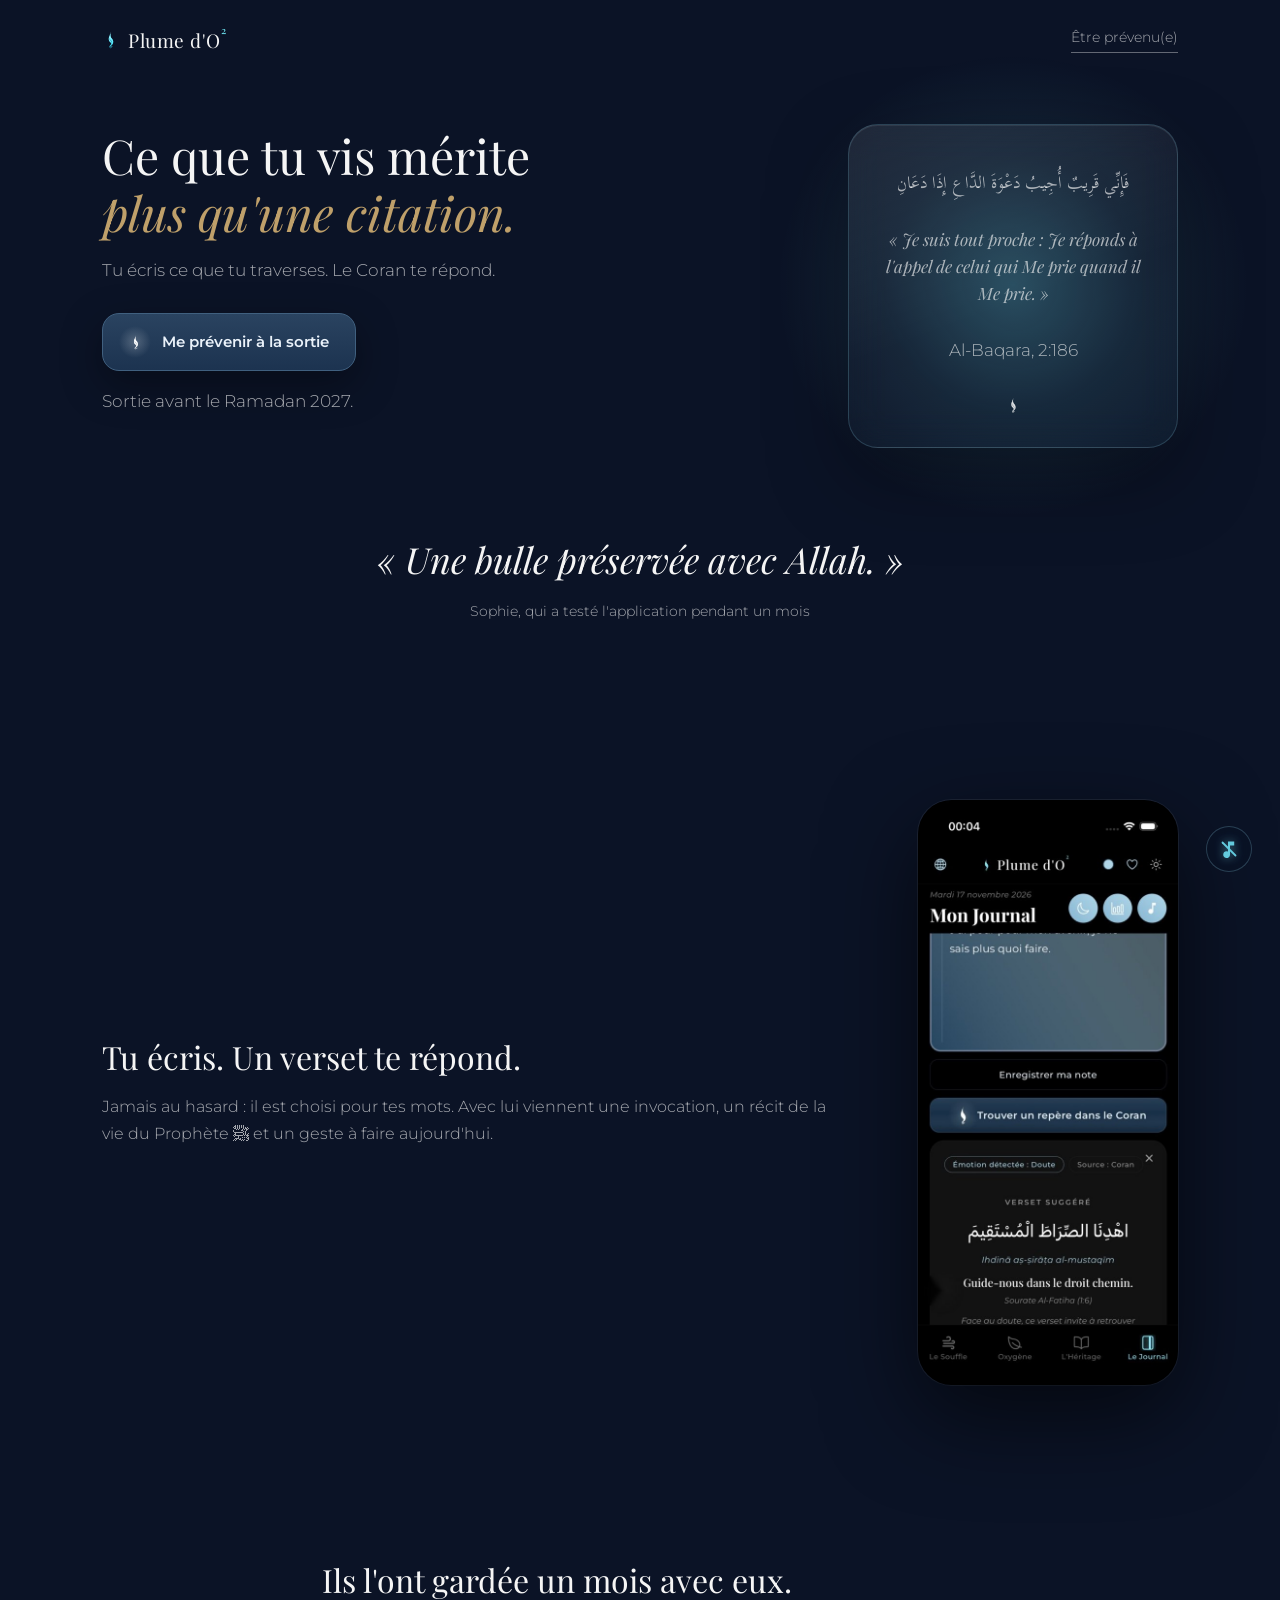
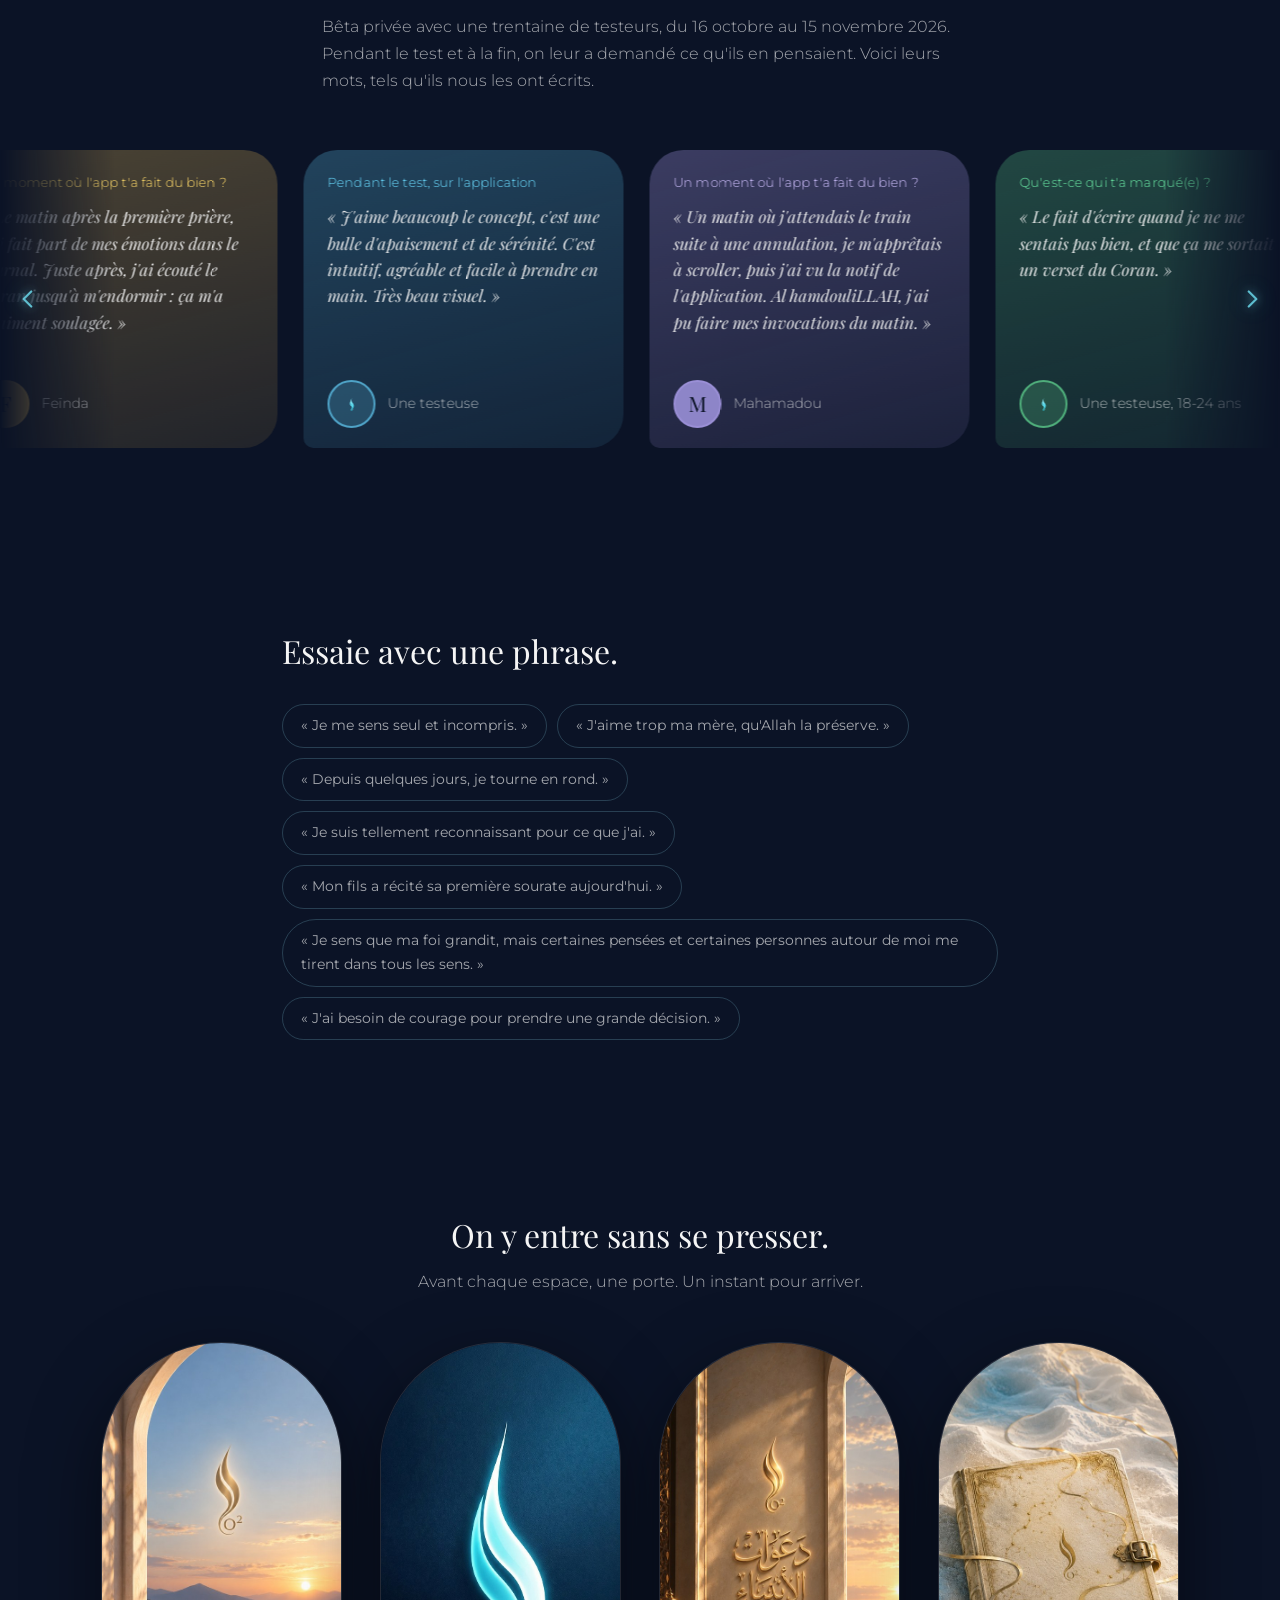
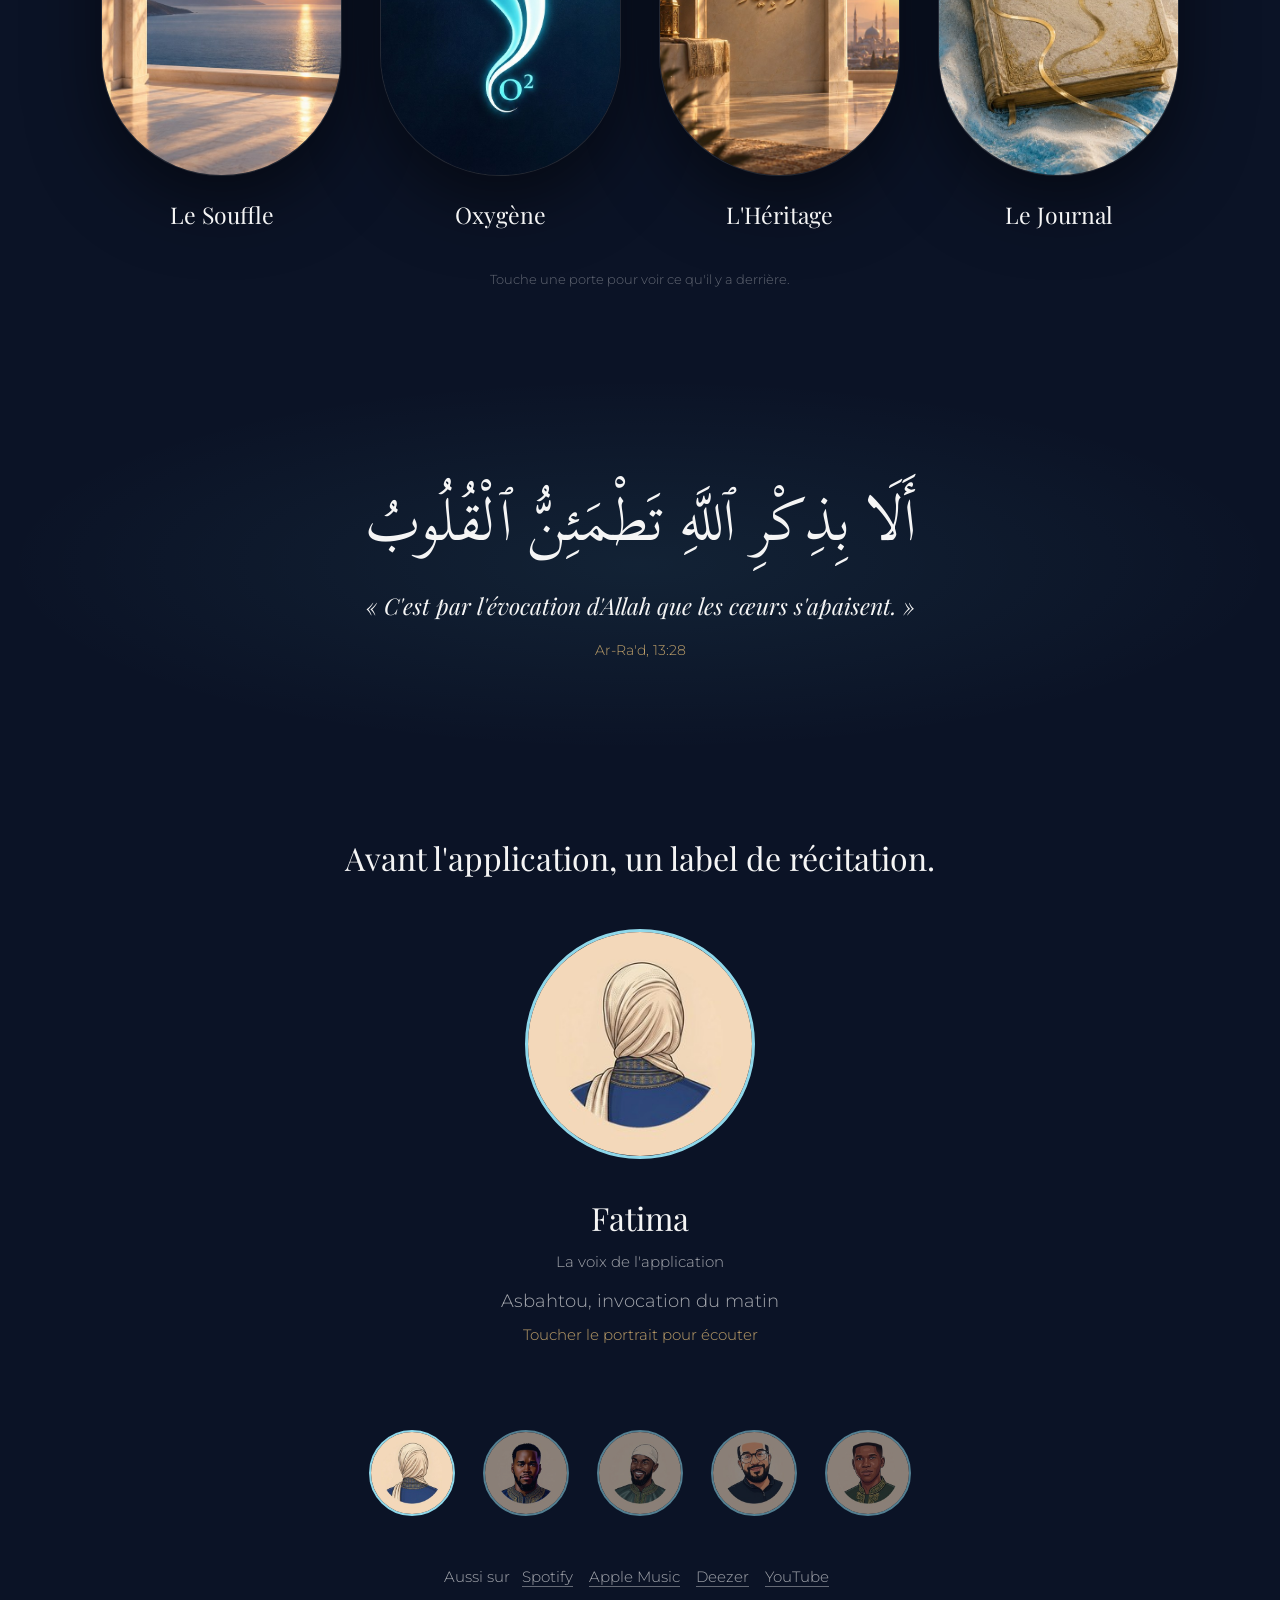
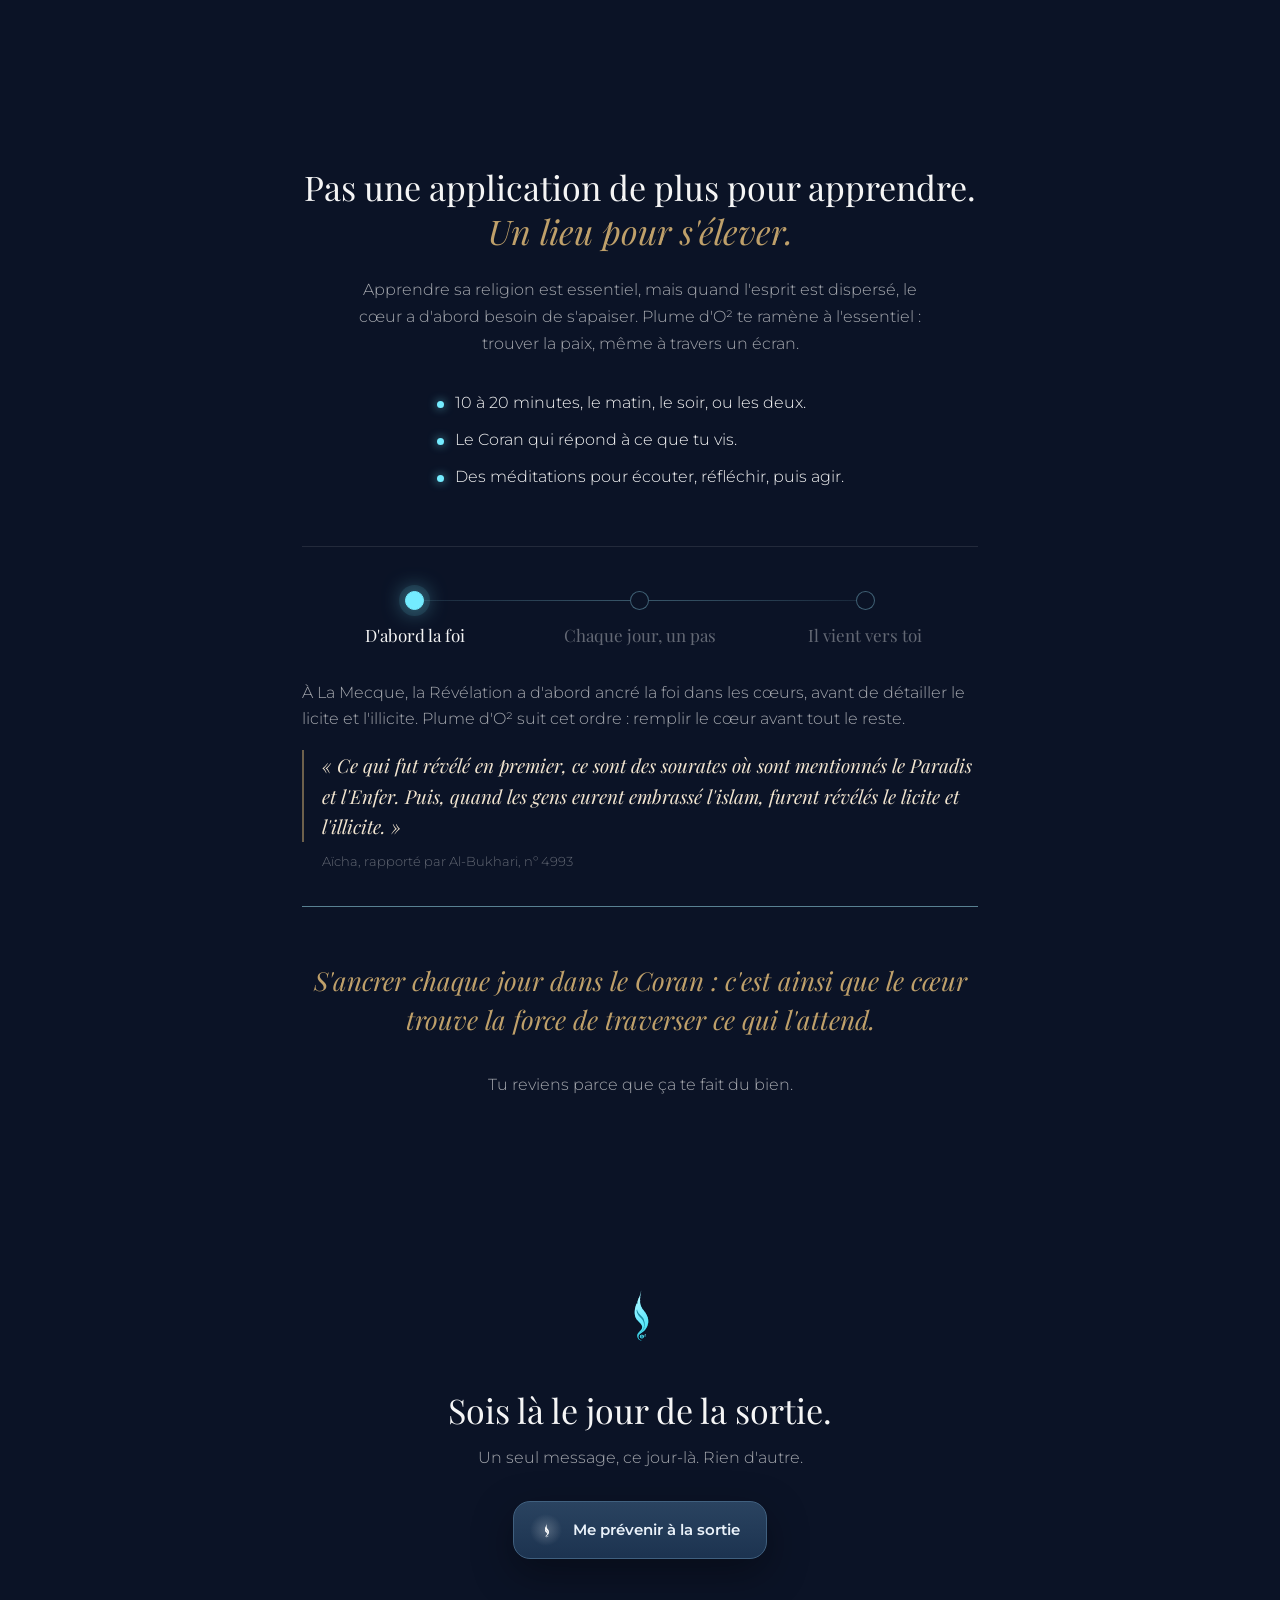
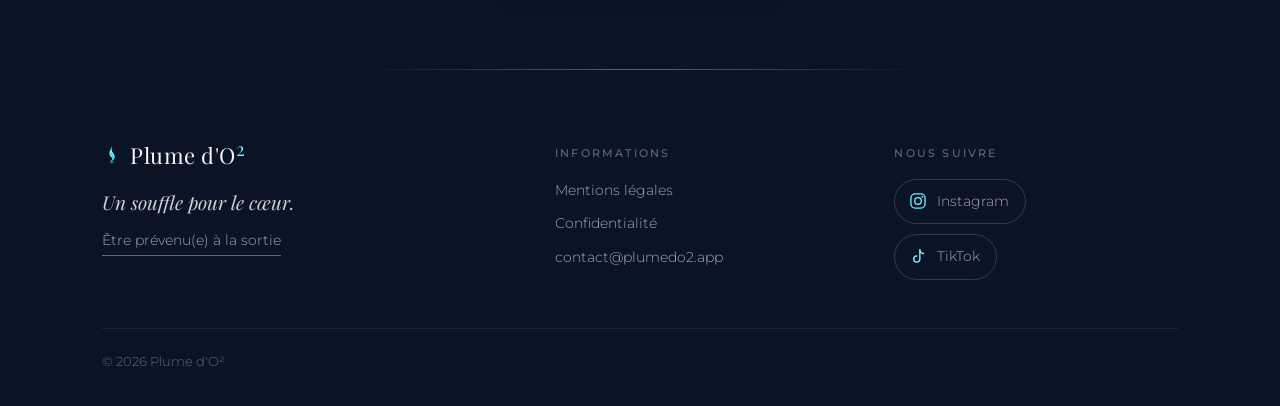
==== commit f8f498e8: "Add files via upload" ====
--- a/index.html
+++ b/index.html
@@ -23,7 +23,7 @@
 <link rel="stylesheet" href="site.css">
 </head>
 <body>
-<div class="gate" id="gate" role="button" tabindex="0" aria-label="Entrer sur le site"><div class="door"><img src="app/porte.jpg" width="665" height="1200" alt=""></div></div>
+<div class="gate" id="gate" role="button" tabindex="0" aria-label="Entrer sur le site"><div class="door"><span class="glow"></span><span class="leaf l"><img src="app/porte.jpg" width="665" height="1200" alt=""></span><span class="leaf r"><img src="app/porte.jpg" width="665" height="1200" alt=""></span></div></div>
 <header class="sitebar" id="sitebar"><div class="col wide top">
   <a class="brand" href="#top"><svg class="logo-s" aria-hidden="true" viewBox="0 0 595.28 851.3" fill="none" xmlns="http://www.w3.org/2000/svg"><defs><linearGradient id="lpln" x1="0.4" y1="0" x2="0.6" y2="1"><stop offset="0%" stop-color="#E9FDFF"/><stop offset="20%" stop-color="#9EF5FF"/><stop offset="50%" stop-color="#74ECFF"/><stop offset="75%" stop-color="#58E7F7"/><stop offset="100%" stop-color="#1FBED7"/></linearGradient><linearGradient id="lo2n" x1="0" y1="0" x2="0" y2="1"><stop offset="0%" stop-color="#A7FAFF"/><stop offset="40%" stop-color="#75F3FF"/><stop offset="70%" stop-color="#5DEEFF"/><stop offset="100%" stop-color="#48E6F6"/></linearGradient></defs><path d="M286.35,240.2l-1.15,3.27-1.11-2.61c-.23,1.61-1.01,2.88-2.1,4.26l-.47,1.94-2.19.89-.4,4.73-1.97,5.43c-.23.64-.42,2.76.05,3.18l2.16,1.94c-4.79,2.08-5.49,6.05-6.57,9.66l-3.06,10.25c-1.18,3.95-1.84,7.99-1.32,11.58.4-1.97,1-1.84,1.38-.71l-4.22,20.93-1.53-3.12c-.27-.54-1.63-.27-2.67-.18l2.16-12.91c-3.08,4.4-4.62,8.85-6.63,13.83l-3.07,7.6-8.65,26.42c-4.84,14.77-5.86,30.17-7.56,45.62l-.57,9.74c-.89,15.14,2.38,43.26,8.25,56.7l5.38,12.31c5.59,11.18,12.68,21.36,21.55,30.13l14.9,14.73,14.54,14.46c8.51,8.47,14.69,18.24,18.81,29.73,3.51,9.81,2.99,20.61-.54,30.41-2.88,8-6.66,15.07-12.62,21.18l-21.9,22.46-9.1,11.79c-3.2,4.14-5.29,9.54-6.78,14.67-3.28,11.26-2.8,23.7,1.39,34.38,2.37,6.04,4.9,11.43,8.62,16.42,11.22,15.04,31.78,22.03,47.43,11.47-15.43,4.71-28.98,2.99-39.14-9.83-10.89-13.74-11.56-38.05-.69-50.09l5.79-6.4c7.28-6.17,15.03-10.95,23.19-15.94,28.69-17.53,48.31-36.66,62.15-67.68l6.63-18.92,1,1.7-.59-3.89,4.32-21.21,1.36,3.14c1.81-12.45,1.58-24.24,1.03-36.51-.08-1.85-.39-3.63-.78-5.36.77-4.41-.12-8.4-1.98-12.63l-1.57-3.57c-1.08.19-1.38.35-1.55.09s-.13-1.45.17-1.41l1.73.22-1.53-8.64c-.42-2.37-1.2-4.48-2.02-6.75-.75-2.08-1.39-3.23-3.24-4.37l-1.87-1.16c-.38-.24,1.32-1.48,1.18-1.9l-1.26-3.9c-.99-3.07-2.62-5.73-3.09-9.21-.26-1.9-2.62-4.09-3.58-5.58l-2.93-4.56c-1.97-3.06-3.68-6.25-4.24-9.74l-2.59-2.25c-2.16-1.88-3.42-4.34-4.42-7.13l-2.78-3.08c-1.46-1.61-2.04-2.98-3.46-4.76l-5.74-7.21c.21-.6.6-1.61.28-1.74l-1.73-.68c-1.69-.66-2.23-1.89-3.12-3.59l-2.49-4.76c-.77.08-1.72.28-1.76-.14l-.17-2.06-6.85-5.89-.11-2.31c-.03-.55-2.16-1.04-2.44-1.58l-4.95-9.24-3.15-2.02c-.62-.4.13-1.94.33-2.53l-2.78-5.71-2.65-5.27c-.58-.29-1.96-.76-2-1.29-.04-.43.21-1.62-.04-1.98l-1.14-1.65c-.21-.31.82-1.15.79-1.25l-1.9-1.24c-.36-.24-.42-.98-.57-1.63l-1.21-5.32-3.36-4.75,1.2-2.69c.25-.56-1.5-1.54-1.98-1.84.5-2.24-.17-3.91-1.63-5.55.11-3.66-1.02-7.06-1.71-10.43l-1.57-7.66-1.11-8.97c-.07-.54,1.23-1.89.85-2.26l-1.7-1.63,1.27-2.95c-.52-.65-1.37-1.72-.99-2.15l1.42-1.6c-.7-1.91-.39-3.9.84-5.66l-1.66-1.77c1.18-2.98,1.35-6.35.46-9.64-.7-.46-1.9-1.03-1.7-1.53,1.36-3.34.02-2.94.4-7.39l.47-5.5c.03-.36.69-1.15,1.02-1.06l1.44.37c-1.76-2.37-1.96-5.34.11-7.68l-.65-5.65.81-5.05-2.2,2.67,1.54-10.48,3.39-16.95c2.41-12.05,4.49-23.88,6.31-36.14.66-4.48.76-8.8.27-12.97-1.76,11.42-3.14,22.18-6.45,32.94l-8.41,27.33-8.46,24.23-.43.24ZM285.67,239.17c.34-.83.32-.8.08-.19-1.19.34-1.29.35-1.19.33.06-.01.36.78.36.8,0,.02.57-.34.83-.5l-.08-.44ZM364.62,680.32l.92-7.23c-2.05,2.2-3.09,3.54-5.09,3.42l-7.08-.41c4.62-4.1,8.86-7.57,10.69-12.7,1.52-4.27-.86-8.51-4.91-9.61s-7.7-.6-11.67.93l.23,6.19c1.5-3.16,2.96-5.35,5.5-5.46,3.09-.14,5.28,1.54,5.56,4.97.27,3.21-1.3,7.35-3.72,9.8l-9.68,9.81,19.25.28ZM328.99,702.36c11.88-5.03,15.84-19.31,9.65-30.47-6.67-12-30.87-13.13-39.2.11-5.08,8.07-4.22,19.77,2.85,26.41,7.08,6.64,17.46,7.86,26.7,3.95Z" fill="#1FBED7" opacity="0.7"/><path fill="url(#lpln)" d="M286.78,239.96l8.46-24.23,8.41-27.33c3.31-10.76,4.69-21.52,6.45-32.94.49,4.17.39,8.49-.27,12.97-1.82,12.26-3.9,24.09-6.31,36.14l-3.39,16.95-1.54,10.48,2.2-2.67-.81,5.05.65,5.65c-2.08,2.35-1.87,5.31-.11,7.68l-1.44-.37c-.33-.09-.99.7-1.02,1.06l-.47,5.5c-.38,4.45.96,4.05-.4,7.39-.2.51,1,1.07,1.7,1.53.89,3.29.72,6.65-.46,9.64l1.66,1.77c-1.24,1.76-1.55,3.75-.84,5.66l-1.42,1.6c-.38.43.47,1.5.99,2.15l-1.27,2.95,1.7,1.63c.38.37-.92,1.73-.85,2.26l1.11,8.97,1.57,7.66c.69,3.37,1.82,6.77,1.71,10.43,1.46,1.64,2.13,3.3,1.63,5.55.48.3,2.23,1.28,1.98,1.84l-1.2,2.69,3.36,4.75,1.21,5.32c.15.65.21,1.39.57,1.63l1.9,1.24c.03.1-1,.95-.79,1.25l1.14,1.65c.24.35,0,1.55.04,1.98.05.54,1.42,1.01,2,1.29l2.65,5.27,2.78,5.71c-.2.6-.96,2.13-.33,2.53l3.15,2.02,4.95,9.24c.29.54,2.42,1.03,2.44,1.58l.11,2.31,6.85,5.89.17,2.06c.03.42.99.22,1.76.14l2.49,4.76c.89,1.7,1.43,2.93,3.12,3.59l1.73.68c.32.13-.07,1.13-.28,1.74l5.74,7.21c1.42,1.78,2.01,3.15,3.46,4.76l2.78,3.08c1,2.79,2.26,5.26,4.42,7.13l2.59,2.25c.56,3.49,2.27,6.68,4.24,9.74l2.93,4.56c.96,1.49,3.32,3.68,3.58,5.58.47,3.48,2.1,6.15,3.09,9.21l1.26,3.9c.14.43-1.56,1.67-1.18,1.9l1.87,1.16c1.85,1.15,2.49,2.29,3.24,4.37.82,2.26,1.6,4.37,2.02,6.75l1.53,8.64-1.73-.22c-.3-.04-.34,1.16-.17,1.41s.48.1,1.55-.09l1.57,3.57c1.86,4.23,2.75,8.22,1.98,12.63.39,1.72.7,3.51.78,5.36.55,12.26.78,24.06-1.03,36.51l-1.36-3.14-4.32,21.21.59,3.89-1-1.7-6.63,18.92c-13.84,31.02-33.46,50.14-62.15,67.68-8.16,4.98-15.91,9.76-23.19,15.94l-5.79,6.4c-10.88,12.04-10.2,36.35.69,50.09,10.16,12.81,23.71,14.54,39.14,9.83-15.65,10.57-36.21,3.57-47.43-11.47-3.72-4.99-6.25-10.37-8.62-16.42-4.19-10.68-4.67-23.12-1.39-34.38,1.5-5.13,3.59-10.53,6.78-14.67l9.1-11.79,21.9-22.46c5.96-6.11,9.74-13.18,12.62-21.18,3.53-9.8,4.05-20.6.54-30.41-4.12-11.49-10.3-21.26-18.81-29.73l-14.54-14.46-14.9-14.73c-8.87-8.77-15.95-18.96-21.55-30.13l-5.38-12.31c-5.88-13.44-9.14-41.56-8.25-56.7l.57-9.74c1.71-15.46,2.73-30.85,7.56-45.62l8.65-26.42,3.07-7.6c2.01-4.98,3.55-9.43,6.63-13.83l-2.16,12.91c1.04-.08,2.4-.36,2.67.18l1.53,3.12,4.22-20.93c-.38-1.12-.98-1.25-1.38.71-.52-3.59.14-7.63,1.32-11.58l3.06-10.25c1.08-3.61,1.78-7.57,6.57-9.66l-2.16-1.94c-.47-.42-.28-2.54-.05-3.18l1.97-5.43.4-4.73,2.19-.89.47-1.94c1.09-1.38,1.87-2.66,2.1-4.26l1.11,2.61,1.15-3.27-.6-.58c-.26.16-.84.52-.83.5,0-.02-.3-.81-.36-.8-.1.02,0,0,1.19-.33.25-.61.26-.64-.08.19l1.11.79ZM261.4,350.93l.59-.37-.17-4.42-.59.37.17,4.42ZM345.27,567.31l3.76-4.75.75,5.48c1.91-5.66,1.53-10.97.31-16.08.66-.23,1.83-1.9,1.8-2.95l-.29-9.88-.58-.73-.57,6.53c-.73-7.13,1.66-12.72-.21-22.14l-3.57-17.93-1.27,4.17-1.38-5.17,1.62-2.51c.36-.56-.84-2.02-1.08-2.71-2.31-6.77-4.62-13.88-8.12-20.11-4-7.11-7.97-13.66-13.75-19.38l-18.95-18.77c-14.84-14.71-24.99-25-33.47-45.32-2.98-7.16-4.69-14.85-6.34-22.05l-3.05,2.74c-2.75,2.47.87,7.97-2.6,10.06l1.78,9.29c1.16-.03,2.12.13,1.83.43l-1.52,1.61c2.21,9.05,4.99,18.25,9.45,26.57,2.95,5.52,5.47,10.84,9.41,15.56l12.24,14.68,10.57,11.1,9,9.8,7.42,8.83c9.24,10.99,16.3,23.89,20.55,37.71,2.49,8.08,3.75,16,4.79,24.3,1.72,13.73-1.94,31.96-6.59,45.41,2.3-.14,4.07-.22,6.03.59,2.68-4.87,4.5-10.94,5.77-17.39-.27-1.29-.71-1.4-1.07-.04l-2.71-6.97ZM319.29,616.6l-9.76,8.94c-.61.55-2.02,2.07-1.58,2.68.38.52,1.46,1.53,1.96,1.83,10.71-6.97,19.57-16.09,26.96-26.31.32-.45,1.43-1.45,1.18-1.84l-1.04-1.67,2.29-5.04c.26-.58.7-1.52.31-1.74l-1.59-.92c-.38-.22-1.94-.31-1.82.1l.64,2.1-2,1.19-8.45,12.95c-.3.46-.23,2.22.22,2.24l2.48.1-4.82,5.89c-1.11-1.17-1.88-2.14-2.55-1.98-.56.13-1.89,1.01-2.43,1.5ZM286.94,649.03c4.1-4.35,7.69-7.57,12.5-11.19-.35-.58-1.53-1.92-2.26-2.57-6.08,4.78-11.28,9.85-15.53,16.61,2.52.72,3.81-1.29,5.28-2.86ZM282.14,654.85c.22-.37.7-1.61.38-1.68l-1.39-.32c-.37-.08-6.01,8.23-6.37,14.59l7.38-12.59Z"/><path fill="url(#lo2n)" d="M328.99,702.36c-9.24,3.91-19.63,2.69-26.7-3.95-7.07-6.64-7.94-18.34-2.85-26.41,8.33-13.23,32.54-12.11,39.2-.11,6.2,11.15,2.23,25.44-9.65,30.47ZM327.49,699.02c6.62-4.72,6.81-19.14,2.29-26.86-4.06-6.91-15.21-9.41-20.95-2.97s-5.28,16.86-1.52,24.15c3.8,7.35,13.31,10.57,20.19,5.67Z"/><path fill="url(#lo2n)" d="M364.62,680.32l-19.25-.28,9.68-9.81c2.41-2.45,3.98-6.59,3.72-9.8-.29-3.44-2.47-5.11-5.56-4.97-2.53.12-4,2.3-5.5,5.46l-.23-6.19c3.97-1.53,7.72-2.01,11.67-.93s6.43,5.34,4.91,9.61c-1.83,5.14-6.07,8.6-10.69,12.7l7.08.41c2,.11,3.04-1.22,5.09-3.42l-.92,7.23Z"/><path fill="url(#lo2n)" d="M346.6,549.6c-.09,2.85,1.4,5.91-1.81,7.67l.04-11.01c1.03.48,1.85.72,1.84,1.11l-.07,2.23Z"/></svg><span>Plume d'O<sup>²</sup></span></a>
   <a class="quiet" href="https://tally.so/r/WOkGKk" target="_blank" rel="noopener" data-tally-open="WOkGKk" data-tally-layout="modal" data-tally-width="480" data-tally-overlay="1">Être prévenu(e)</a>
--- a/site.css
+++ b/site.css
@@ -116,12 +116,22 @@
 }
 @media (prefers-reduced-motion:reduce){.door{animation:none}}
 
-.gate{position:fixed;inset:0;z-index:50;background:#050a15;display:grid;place-items:center;cursor:pointer;padding:16px;transition:opacity 1.8s ease-in-out,visibility 0s linear 1.8s}
+.gate{position:fixed;inset:0;z-index:50;background:#050a15;display:grid;place-items:center;cursor:pointer;padding:16px;transition:opacity .7s ease-in .8s,visibility 0s linear 1.5s}
 .gate::after{content:"";position:absolute;left:50%;top:50%;width:60vmax;height:60vmax;margin:-30vmax 0 0 -30vmax;border-radius:50%;background:radial-gradient(closest-side,rgba(190,244,255,.5),rgba(116,236,255,.12) 55%,transparent);opacity:0;transform:scale(.25);pointer-events:none}
-.gate .door{margin:0;width:min(310px,64vw,38vh);transition:transform 2s ease-in-out,box-shadow 2s ease-in-out}
+.gate .door{position:relative;margin:0;width:min(310px,64vw,38vh);overflow:hidden;perspective:1100px;background:#050a15;transition:transform 1.5s cubic-bezier(.55,.05,.35,1),box-shadow 1.5s ease-in-out}
+.gate .glow{position:absolute;inset:0;z-index:0;opacity:0;background:radial-gradient(ellipse 75% 65% at 50% 50%,#FFFFFF 0%,#C4FAFF 28%,#6AE6F7 58%,#1F7894 100%);transition:opacity .7s ease-out}
+.gate .leaf{position:absolute;top:0;bottom:0;z-index:1;width:50.2%;overflow:hidden;backface-visibility:hidden;transition:transform 1.5s cubic-bezier(.55,.05,.35,1)}
+.gate .leaf.l{left:0;transform-origin:0 50%}.gate .leaf.r{right:0;transform-origin:100% 50%}
+.gate .leaf img{position:absolute;top:0;left:0;width:199.6%;max-width:none;height:100%;object-fit:cover}
+.gate .leaf.r img{left:auto;right:0}
+.gate .leaf::after{content:"";position:absolute;inset:0;background:linear-gradient(90deg,rgba(0,0,0,.35),transparent 28%);opacity:.5;transition:opacity 1.2s ease-in}
+.gate .leaf.r::after{background:linear-gradient(270deg,rgba(0,0,0,.35),transparent 28%)}
 .gate.open{opacity:0;visibility:hidden;pointer-events:none}
-.gate.open .door{transform:scale(1.1);box-shadow:0 0 0 1px rgba(190,244,255,.5),0 0 260px rgba(116,236,255,.5);animation:none}
-.gate.open::after{animation:bloom 1.8s ease-in-out}
+.gate.open .door{transform:scale(1.7);box-shadow:0 0 0 1px rgba(190,244,255,.5),0 0 260px rgba(116,236,255,.5);animation:none}
+.gate.open .glow{opacity:1}
+.gate.open .leaf.l{transform:rotateY(104deg)}.gate.open .leaf.r{transform:rotateY(-104deg)}
+.gate.open .leaf::after{opacity:1}
+.gate.open::after{animation:bloom 1.5s ease-in-out .15s both}
 @keyframes bloom{40%{opacity:.55}100%{opacity:0;transform:scale(2.2)}}
 .hero .ht>*{opacity:0;transform:translateY(16px);transition:opacity 1.8s ease,transform 1.8s ease}
 .entered .hero .ht>*{opacity:1;transform:none}
@@ -154,7 +164,7 @@
 .r:nth-child(2){margin-top:0}.r:nth-child(even){margin-top:40px}
 .r[disabled]{cursor:default}.r[disabled] i{color:var(--faint)}
 @media (max-width:760px){.doors{grid-template-columns:repeat(2,minmax(0,1fr));gap:26px 18px}.screens{margin-top:64px}.r:nth-child(even){margin-top:0}}
-@media (prefers-reduced-motion:reduce){.gate,.gate .door,.hero .ht>*,.hero-door,.hero-card{transition:none}.hc-glow,.entered .hero-card{animation:none!important}.gate.open::after{animation:none}.wait i{animation:none}}
+@media (prefers-reduced-motion:reduce){.gate,.gate .door,.gate .leaf,.gate .glow,.hero .ht>*,.hero-door,.hero-card{transition:none}.hc-glow,.entered .hero-card{animation:none!important}.gate.open::after{animation:none}.wait i{animation:none}}
 
 .player{text-align:center;margin-top:52px}
 .big{font:inherit;background:none;border:0;padding:0;cursor:pointer;border-radius:50%}
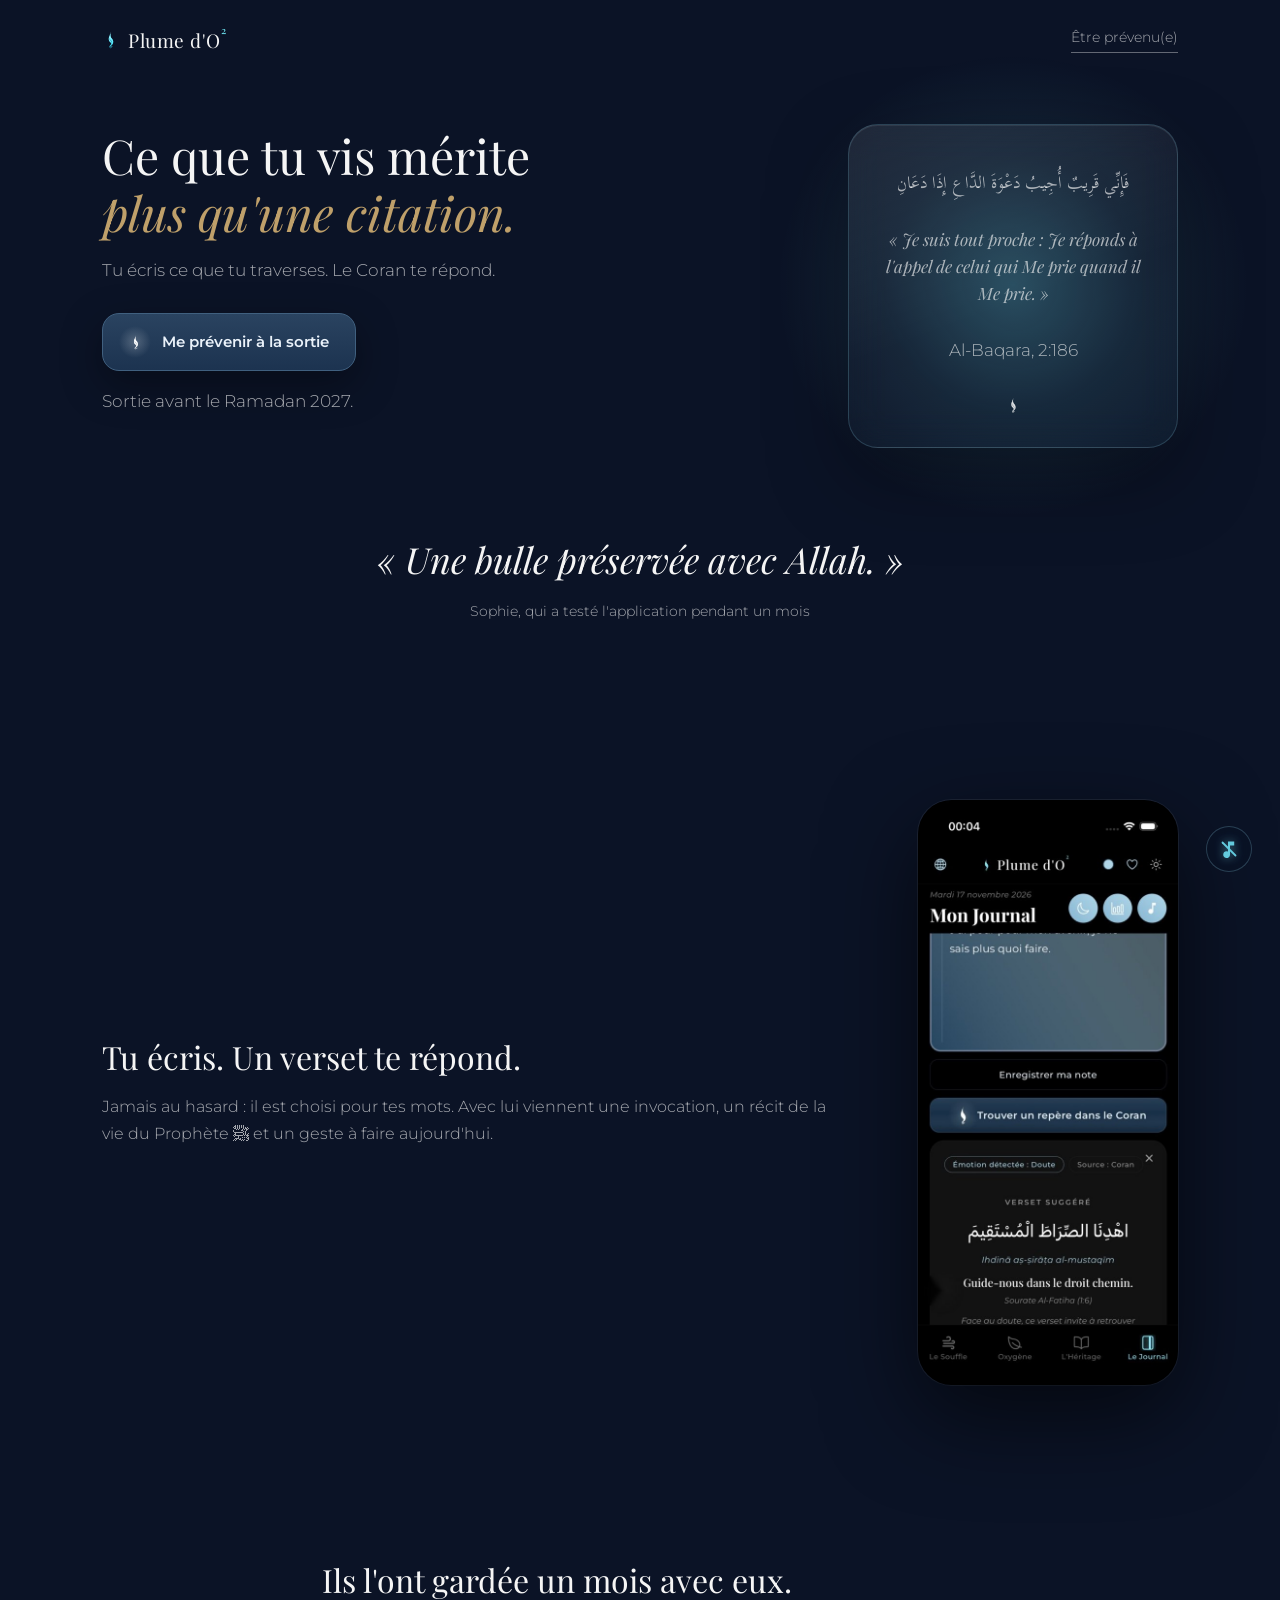
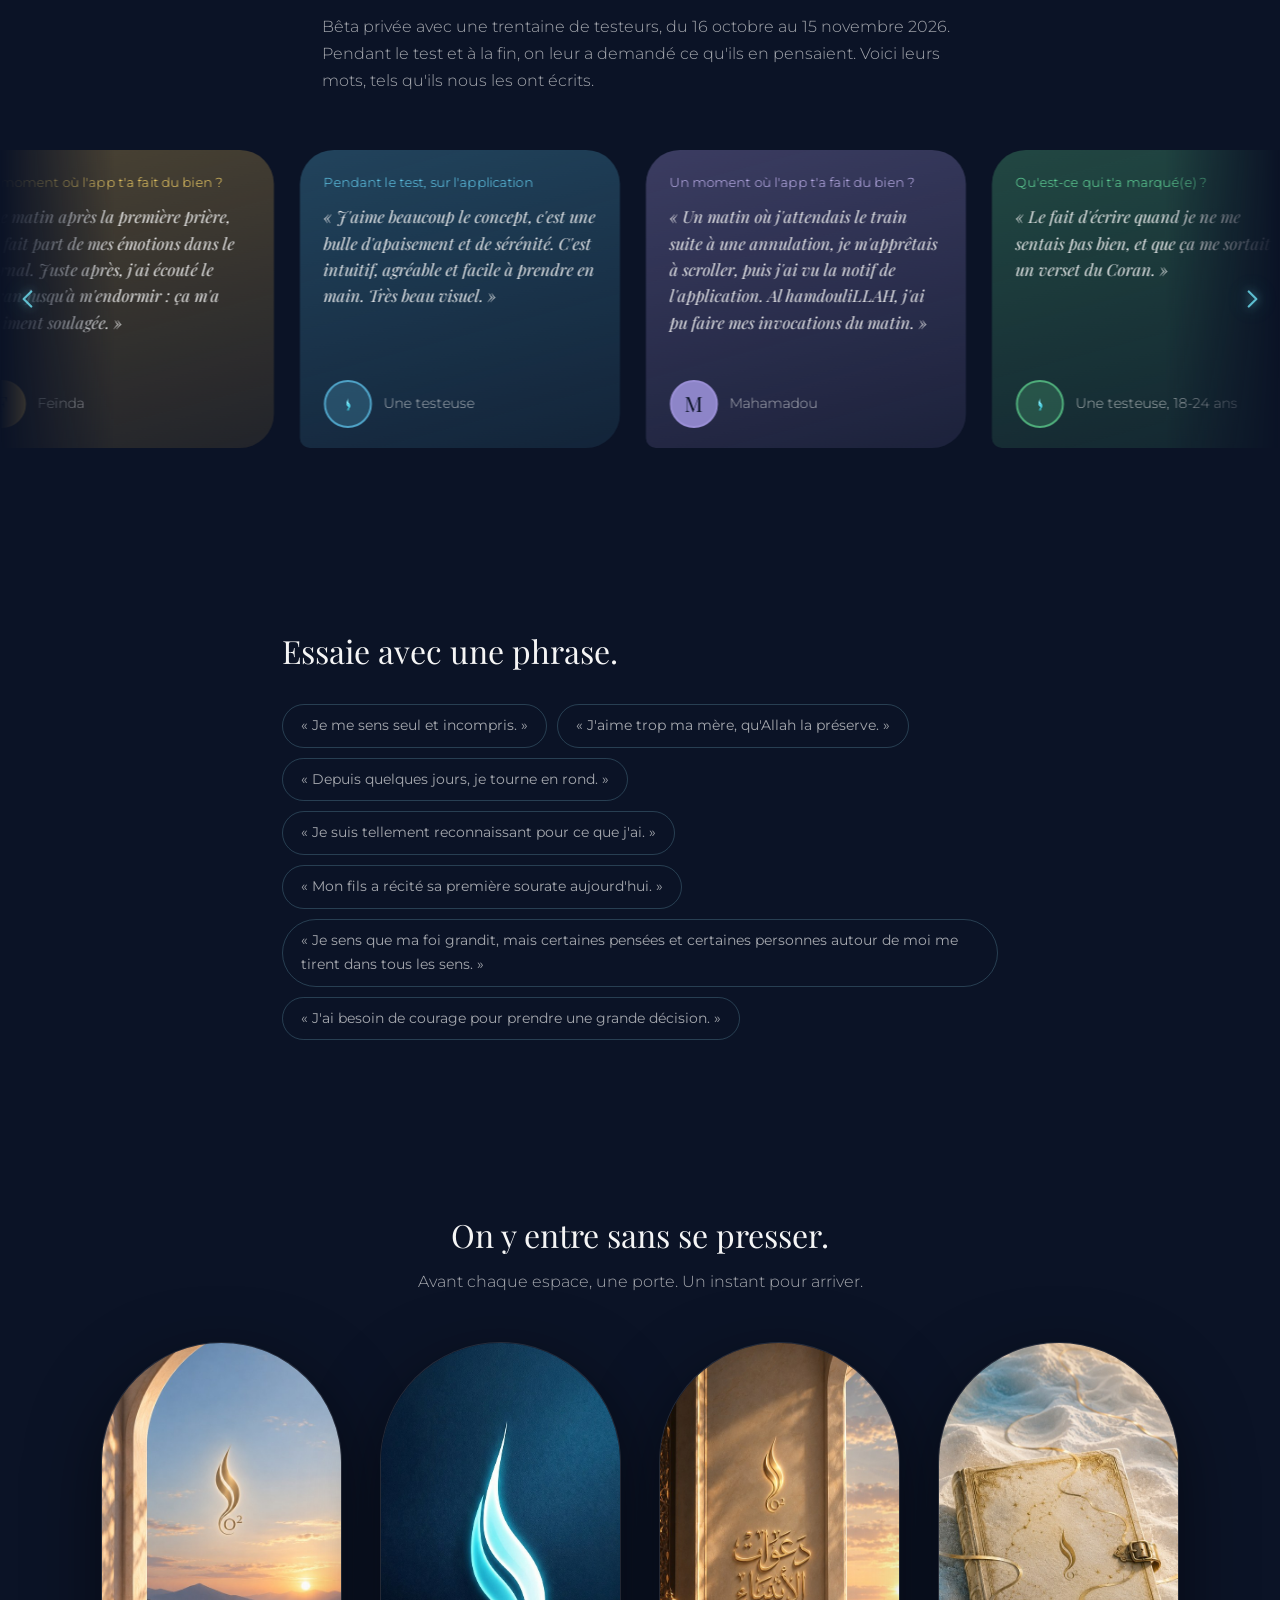
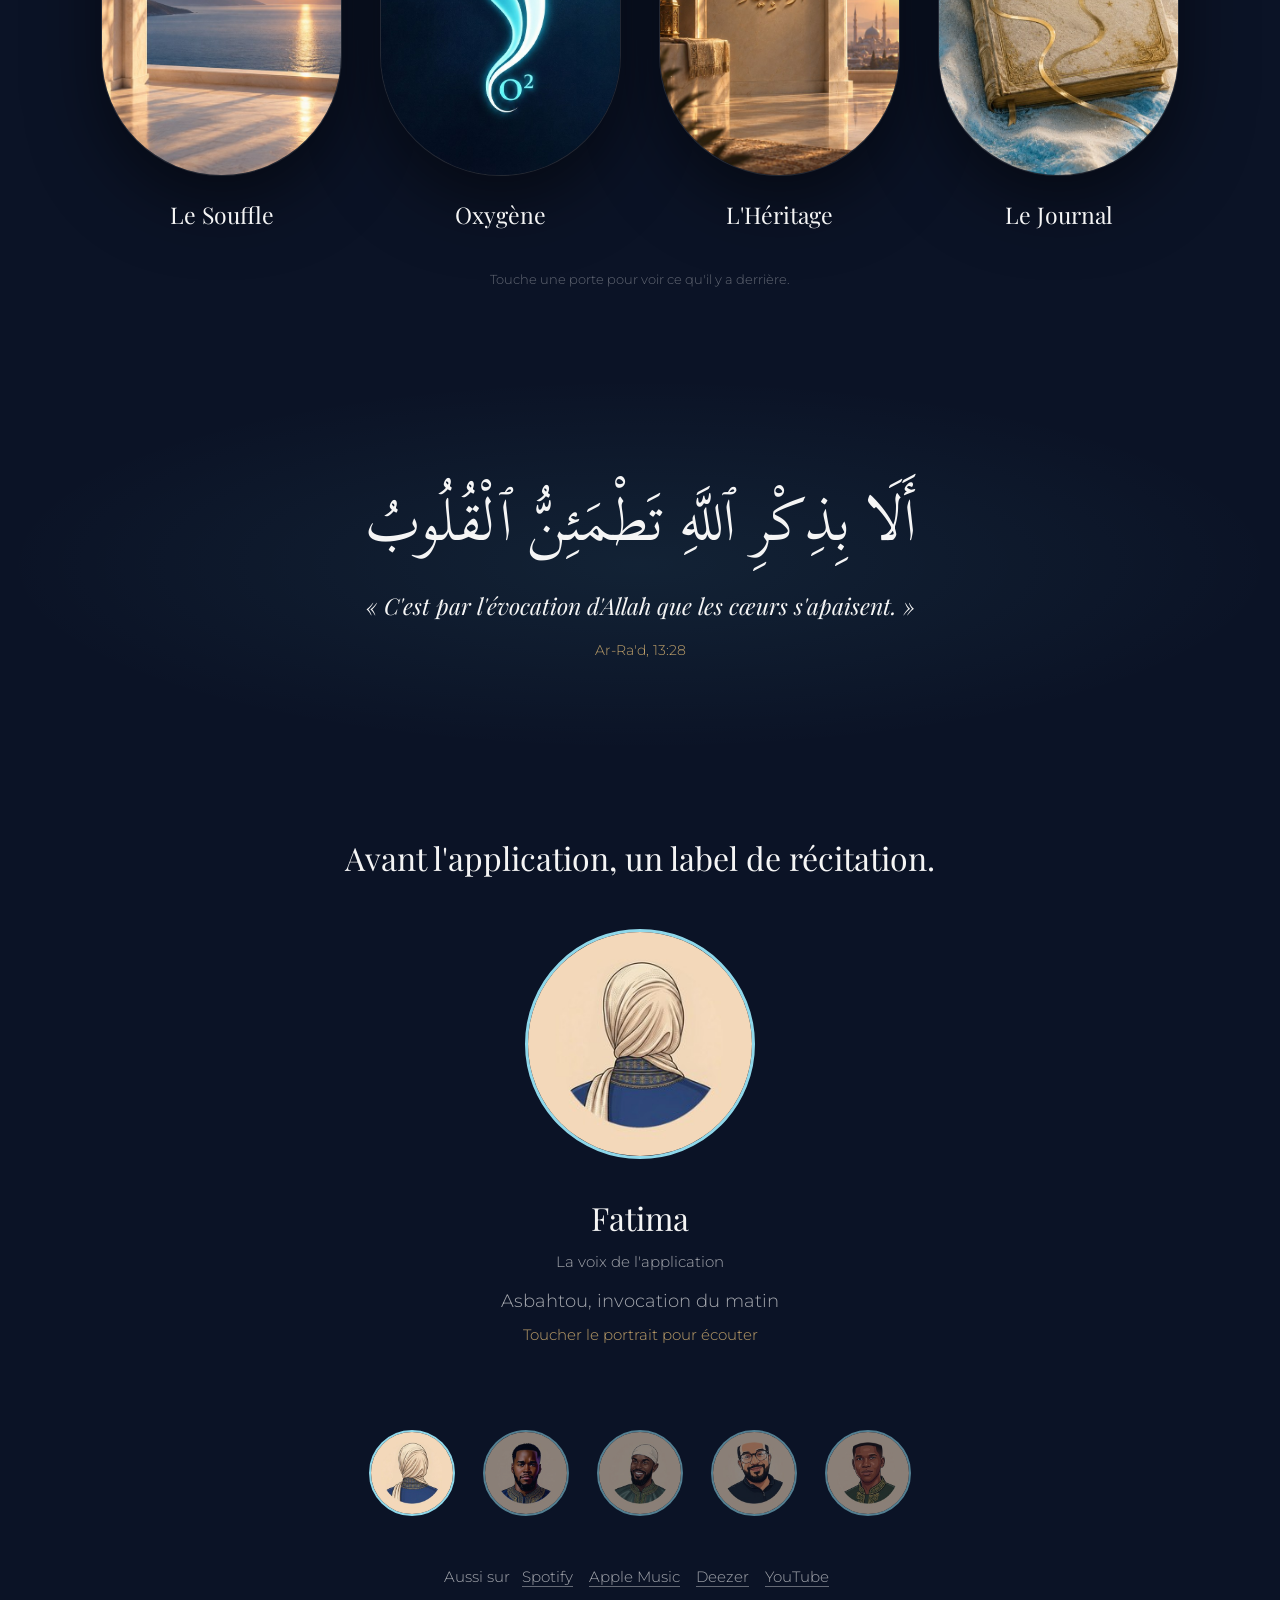
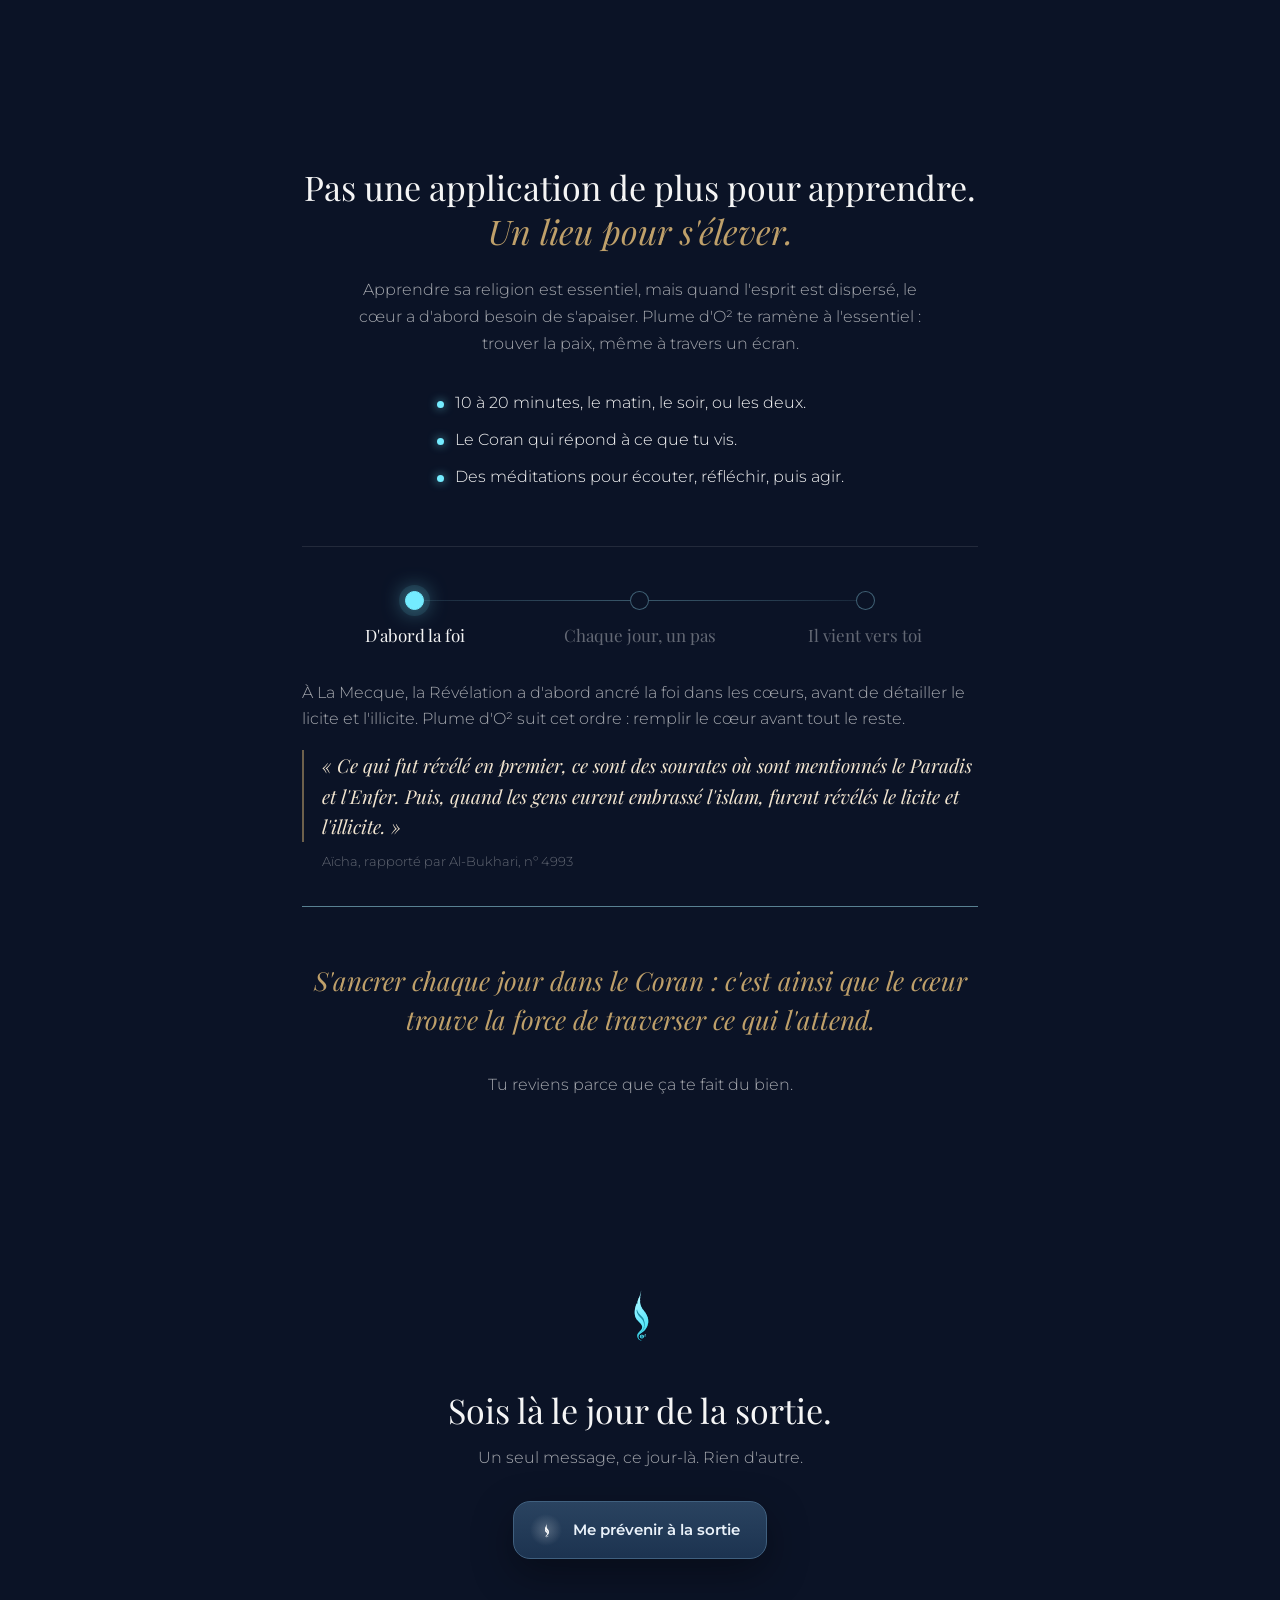
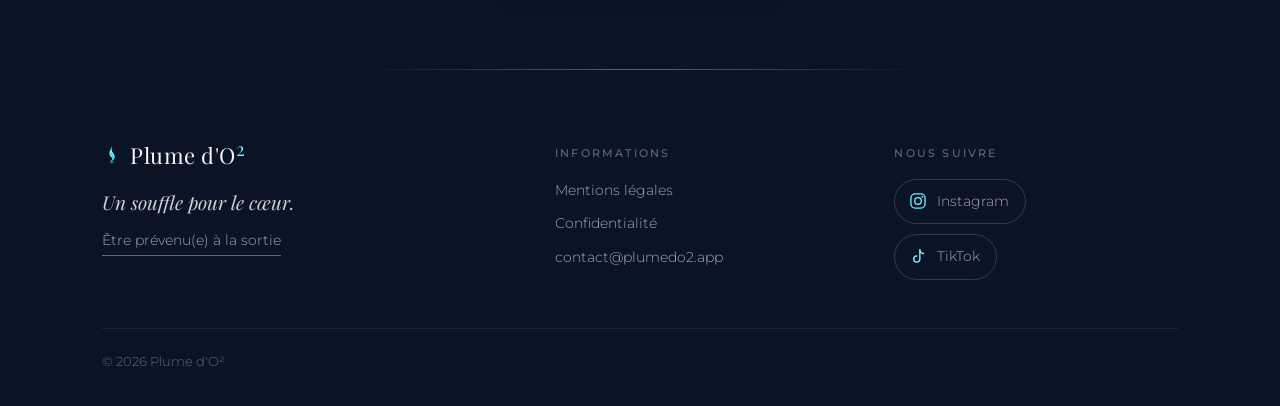
==== commit c56708cf: "Add files via upload" ====
--- a/index.html
+++ b/index.html
@@ -23,7 +23,7 @@
 <link rel="stylesheet" href="site.css">
 </head>
 <body>
-<div class="gate" id="gate" role="button" tabindex="0" aria-label="Entrer sur le site"><div class="door"><span class="glow"></span><span class="leaf l"><img src="app/porte.jpg" width="665" height="1200" alt=""></span><span class="leaf r"><img src="app/porte.jpg" width="665" height="1200" alt=""></span></div></div>
+<div class="gate" id="gate" role="button" tabindex="0" aria-label="Entrer sur le site"><div class="door"><img src="app/porte.jpg" width="665" height="1200" alt=""></div></div>
 <header class="sitebar" id="sitebar"><div class="col wide top">
   <a class="brand" href="#top"><svg class="logo-s" aria-hidden="true" viewBox="0 0 595.28 851.3" fill="none" xmlns="http://www.w3.org/2000/svg"><defs><linearGradient id="lpln" x1="0.4" y1="0" x2="0.6" y2="1"><stop offset="0%" stop-color="#E9FDFF"/><stop offset="20%" stop-color="#9EF5FF"/><stop offset="50%" stop-color="#74ECFF"/><stop offset="75%" stop-color="#58E7F7"/><stop offset="100%" stop-color="#1FBED7"/></linearGradient><linearGradient id="lo2n" x1="0" y1="0" x2="0" y2="1"><stop offset="0%" stop-color="#A7FAFF"/><stop offset="40%" stop-color="#75F3FF"/><stop offset="70%" stop-color="#5DEEFF"/><stop offset="100%" stop-color="#48E6F6"/></linearGradient></defs><path d="M286.35,240.2l-1.15,3.27-1.11-2.61c-.23,1.61-1.01,2.88-2.1,4.26l-.47,1.94-2.19.89-.4,4.73-1.97,5.43c-.23.64-.42,2.76.05,3.18l2.16,1.94c-4.79,2.08-5.49,6.05-6.57,9.66l-3.06,10.25c-1.18,3.95-1.84,7.99-1.32,11.58.4-1.97,1-1.84,1.38-.71l-4.22,20.93-1.53-3.12c-.27-.54-1.63-.27-2.67-.18l2.16-12.91c-3.08,4.4-4.62,8.85-6.63,13.83l-3.07,7.6-8.65,26.42c-4.84,14.77-5.86,30.17-7.56,45.62l-.57,9.74c-.89,15.14,2.38,43.26,8.25,56.7l5.38,12.31c5.59,11.18,12.68,21.36,21.55,30.13l14.9,14.73,14.54,14.46c8.51,8.47,14.69,18.24,18.81,29.73,3.51,9.81,2.99,20.61-.54,30.41-2.88,8-6.66,15.07-12.62,21.18l-21.9,22.46-9.1,11.79c-3.2,4.14-5.29,9.54-6.78,14.67-3.28,11.26-2.8,23.7,1.39,34.38,2.37,6.04,4.9,11.43,8.62,16.42,11.22,15.04,31.78,22.03,47.43,11.47-15.43,4.71-28.98,2.99-39.14-9.83-10.89-13.74-11.56-38.05-.69-50.09l5.79-6.4c7.28-6.17,15.03-10.95,23.19-15.94,28.69-17.53,48.31-36.66,62.15-67.68l6.63-18.92,1,1.7-.59-3.89,4.32-21.21,1.36,3.14c1.81-12.45,1.58-24.24,1.03-36.51-.08-1.85-.39-3.63-.78-5.36.77-4.41-.12-8.4-1.98-12.63l-1.57-3.57c-1.08.19-1.38.35-1.55.09s-.13-1.45.17-1.41l1.73.22-1.53-8.64c-.42-2.37-1.2-4.48-2.02-6.75-.75-2.08-1.39-3.23-3.24-4.37l-1.87-1.16c-.38-.24,1.32-1.48,1.18-1.9l-1.26-3.9c-.99-3.07-2.62-5.73-3.09-9.21-.26-1.9-2.62-4.09-3.58-5.58l-2.93-4.56c-1.97-3.06-3.68-6.25-4.24-9.74l-2.59-2.25c-2.16-1.88-3.42-4.34-4.42-7.13l-2.78-3.08c-1.46-1.61-2.04-2.98-3.46-4.76l-5.74-7.21c.21-.6.6-1.61.28-1.74l-1.73-.68c-1.69-.66-2.23-1.89-3.12-3.59l-2.49-4.76c-.77.08-1.72.28-1.76-.14l-.17-2.06-6.85-5.89-.11-2.31c-.03-.55-2.16-1.04-2.44-1.58l-4.95-9.24-3.15-2.02c-.62-.4.13-1.94.33-2.53l-2.78-5.71-2.65-5.27c-.58-.29-1.96-.76-2-1.29-.04-.43.21-1.62-.04-1.98l-1.14-1.65c-.21-.31.82-1.15.79-1.25l-1.9-1.24c-.36-.24-.42-.98-.57-1.63l-1.21-5.32-3.36-4.75,1.2-2.69c.25-.56-1.5-1.54-1.98-1.84.5-2.24-.17-3.91-1.63-5.55.11-3.66-1.02-7.06-1.71-10.43l-1.57-7.66-1.11-8.97c-.07-.54,1.23-1.89.85-2.26l-1.7-1.63,1.27-2.95c-.52-.65-1.37-1.72-.99-2.15l1.42-1.6c-.7-1.91-.39-3.9.84-5.66l-1.66-1.77c1.18-2.98,1.35-6.35.46-9.64-.7-.46-1.9-1.03-1.7-1.53,1.36-3.34.02-2.94.4-7.39l.47-5.5c.03-.36.69-1.15,1.02-1.06l1.44.37c-1.76-2.37-1.96-5.34.11-7.68l-.65-5.65.81-5.05-2.2,2.67,1.54-10.48,3.39-16.95c2.41-12.05,4.49-23.88,6.31-36.14.66-4.48.76-8.8.27-12.97-1.76,11.42-3.14,22.18-6.45,32.94l-8.41,27.33-8.46,24.23-.43.24ZM285.67,239.17c.34-.83.32-.8.08-.19-1.19.34-1.29.35-1.19.33.06-.01.36.78.36.8,0,.02.57-.34.83-.5l-.08-.44ZM364.62,680.32l.92-7.23c-2.05,2.2-3.09,3.54-5.09,3.42l-7.08-.41c4.62-4.1,8.86-7.57,10.69-12.7,1.52-4.27-.86-8.51-4.91-9.61s-7.7-.6-11.67.93l.23,6.19c1.5-3.16,2.96-5.35,5.5-5.46,3.09-.14,5.28,1.54,5.56,4.97.27,3.21-1.3,7.35-3.72,9.8l-9.68,9.81,19.25.28ZM328.99,702.36c11.88-5.03,15.84-19.31,9.65-30.47-6.67-12-30.87-13.13-39.2.11-5.08,8.07-4.22,19.77,2.85,26.41,7.08,6.64,17.46,7.86,26.7,3.95Z" fill="#1FBED7" opacity="0.7"/><path fill="url(#lpln)" d="M286.78,239.96l8.46-24.23,8.41-27.33c3.31-10.76,4.69-21.52,6.45-32.94.49,4.17.39,8.49-.27,12.97-1.82,12.26-3.9,24.09-6.31,36.14l-3.39,16.95-1.54,10.48,2.2-2.67-.81,5.05.65,5.65c-2.08,2.35-1.87,5.31-.11,7.68l-1.44-.37c-.33-.09-.99.7-1.02,1.06l-.47,5.5c-.38,4.45.96,4.05-.4,7.39-.2.51,1,1.07,1.7,1.53.89,3.29.72,6.65-.46,9.64l1.66,1.77c-1.24,1.76-1.55,3.75-.84,5.66l-1.42,1.6c-.38.43.47,1.5.99,2.15l-1.27,2.95,1.7,1.63c.38.37-.92,1.73-.85,2.26l1.11,8.97,1.57,7.66c.69,3.37,1.82,6.77,1.71,10.43,1.46,1.64,2.13,3.3,1.63,5.55.48.3,2.23,1.28,1.98,1.84l-1.2,2.69,3.36,4.75,1.21,5.32c.15.65.21,1.39.57,1.63l1.9,1.24c.03.1-1,.95-.79,1.25l1.14,1.65c.24.35,0,1.55.04,1.98.05.54,1.42,1.01,2,1.29l2.65,5.27,2.78,5.71c-.2.6-.96,2.13-.33,2.53l3.15,2.02,4.95,9.24c.29.54,2.42,1.03,2.44,1.58l.11,2.31,6.85,5.89.17,2.06c.03.42.99.22,1.76.14l2.49,4.76c.89,1.7,1.43,2.93,3.12,3.59l1.73.68c.32.13-.07,1.13-.28,1.74l5.74,7.21c1.42,1.78,2.01,3.15,3.46,4.76l2.78,3.08c1,2.79,2.26,5.26,4.42,7.13l2.59,2.25c.56,3.49,2.27,6.68,4.24,9.74l2.93,4.56c.96,1.49,3.32,3.68,3.58,5.58.47,3.48,2.1,6.15,3.09,9.21l1.26,3.9c.14.43-1.56,1.67-1.18,1.9l1.87,1.16c1.85,1.15,2.49,2.29,3.24,4.37.82,2.26,1.6,4.37,2.02,6.75l1.53,8.64-1.73-.22c-.3-.04-.34,1.16-.17,1.41s.48.1,1.55-.09l1.57,3.57c1.86,4.23,2.75,8.22,1.98,12.63.39,1.72.7,3.51.78,5.36.55,12.26.78,24.06-1.03,36.51l-1.36-3.14-4.32,21.21.59,3.89-1-1.7-6.63,18.92c-13.84,31.02-33.46,50.14-62.15,67.68-8.16,4.98-15.91,9.76-23.19,15.94l-5.79,6.4c-10.88,12.04-10.2,36.35.69,50.09,10.16,12.81,23.71,14.54,39.14,9.83-15.65,10.57-36.21,3.57-47.43-11.47-3.72-4.99-6.25-10.37-8.62-16.42-4.19-10.68-4.67-23.12-1.39-34.38,1.5-5.13,3.59-10.53,6.78-14.67l9.1-11.79,21.9-22.46c5.96-6.11,9.74-13.18,12.62-21.18,3.53-9.8,4.05-20.6.54-30.41-4.12-11.49-10.3-21.26-18.81-29.73l-14.54-14.46-14.9-14.73c-8.87-8.77-15.95-18.96-21.55-30.13l-5.38-12.31c-5.88-13.44-9.14-41.56-8.25-56.7l.57-9.74c1.71-15.46,2.73-30.85,7.56-45.62l8.65-26.42,3.07-7.6c2.01-4.98,3.55-9.43,6.63-13.83l-2.16,12.91c1.04-.08,2.4-.36,2.67.18l1.53,3.12,4.22-20.93c-.38-1.12-.98-1.25-1.38.71-.52-3.59.14-7.63,1.32-11.58l3.06-10.25c1.08-3.61,1.78-7.57,6.57-9.66l-2.16-1.94c-.47-.42-.28-2.54-.05-3.18l1.97-5.43.4-4.73,2.19-.89.47-1.94c1.09-1.38,1.87-2.66,2.1-4.26l1.11,2.61,1.15-3.27-.6-.58c-.26.16-.84.52-.83.5,0-.02-.3-.81-.36-.8-.1.02,0,0,1.19-.33.25-.61.26-.64-.08.19l1.11.79ZM261.4,350.93l.59-.37-.17-4.42-.59.37.17,4.42ZM345.27,567.31l3.76-4.75.75,5.48c1.91-5.66,1.53-10.97.31-16.08.66-.23,1.83-1.9,1.8-2.95l-.29-9.88-.58-.73-.57,6.53c-.73-7.13,1.66-12.72-.21-22.14l-3.57-17.93-1.27,4.17-1.38-5.17,1.62-2.51c.36-.56-.84-2.02-1.08-2.71-2.31-6.77-4.62-13.88-8.12-20.11-4-7.11-7.97-13.66-13.75-19.38l-18.95-18.77c-14.84-14.71-24.99-25-33.47-45.32-2.98-7.16-4.69-14.85-6.34-22.05l-3.05,2.74c-2.75,2.47.87,7.97-2.6,10.06l1.78,9.29c1.16-.03,2.12.13,1.83.43l-1.52,1.61c2.21,9.05,4.99,18.25,9.45,26.57,2.95,5.52,5.47,10.84,9.41,15.56l12.24,14.68,10.57,11.1,9,9.8,7.42,8.83c9.24,10.99,16.3,23.89,20.55,37.71,2.49,8.08,3.75,16,4.79,24.3,1.72,13.73-1.94,31.96-6.59,45.41,2.3-.14,4.07-.22,6.03.59,2.68-4.87,4.5-10.94,5.77-17.39-.27-1.29-.71-1.4-1.07-.04l-2.71-6.97ZM319.29,616.6l-9.76,8.94c-.61.55-2.02,2.07-1.58,2.68.38.52,1.46,1.53,1.96,1.83,10.71-6.97,19.57-16.09,26.96-26.31.32-.45,1.43-1.45,1.18-1.84l-1.04-1.67,2.29-5.04c.26-.58.7-1.52.31-1.74l-1.59-.92c-.38-.22-1.94-.31-1.82.1l.64,2.1-2,1.19-8.45,12.95c-.3.46-.23,2.22.22,2.24l2.48.1-4.82,5.89c-1.11-1.17-1.88-2.14-2.55-1.98-.56.13-1.89,1.01-2.43,1.5ZM286.94,649.03c4.1-4.35,7.69-7.57,12.5-11.19-.35-.58-1.53-1.92-2.26-2.57-6.08,4.78-11.28,9.85-15.53,16.61,2.52.72,3.81-1.29,5.28-2.86ZM282.14,654.85c.22-.37.7-1.61.38-1.68l-1.39-.32c-.37-.08-6.01,8.23-6.37,14.59l7.38-12.59Z"/><path fill="url(#lo2n)" d="M328.99,702.36c-9.24,3.91-19.63,2.69-26.7-3.95-7.07-6.64-7.94-18.34-2.85-26.41,8.33-13.23,32.54-12.11,39.2-.11,6.2,11.15,2.23,25.44-9.65,30.47ZM327.49,699.02c6.62-4.72,6.81-19.14,2.29-26.86-4.06-6.91-15.21-9.41-20.95-2.97s-5.28,16.86-1.52,24.15c3.8,7.35,13.31,10.57,20.19,5.67Z"/><path fill="url(#lo2n)" d="M364.62,680.32l-19.25-.28,9.68-9.81c2.41-2.45,3.98-6.59,3.72-9.8-.29-3.44-2.47-5.11-5.56-4.97-2.53.12-4,2.3-5.5,5.46l-.23-6.19c3.97-1.53,7.72-2.01,11.67-.93s6.43,5.34,4.91,9.61c-1.83,5.14-6.07,8.6-10.69,12.7l7.08.41c2,.11,3.04-1.22,5.09-3.42l-.92,7.23Z"/><path fill="url(#lo2n)" d="M346.6,549.6c-.09,2.85,1.4,5.91-1.81,7.67l.04-11.01c1.03.48,1.85.72,1.84,1.11l-.07,2.23Z"/></svg><span>Plume d'O<sup>²</sup></span></a>
   <a class="quiet" href="https://tally.so/r/WOkGKk" target="_blank" rel="noopener" data-tally-open="WOkGKk" data-tally-layout="modal" data-tally-width="480" data-tally-overlay="1">Être prévenu(e)</a>
--- a/site.css
+++ b/site.css
@@ -116,22 +116,12 @@
 }
 @media (prefers-reduced-motion:reduce){.door{animation:none}}
 
-.gate{position:fixed;inset:0;z-index:50;background:#050a15;display:grid;place-items:center;cursor:pointer;padding:16px;transition:opacity .7s ease-in .8s,visibility 0s linear 1.5s}
+.gate{position:fixed;inset:0;z-index:50;background:#050a15;display:grid;place-items:center;cursor:pointer;padding:16px;transition:opacity 1.8s ease-in-out,visibility 0s linear 1.8s}
 .gate::after{content:"";position:absolute;left:50%;top:50%;width:60vmax;height:60vmax;margin:-30vmax 0 0 -30vmax;border-radius:50%;background:radial-gradient(closest-side,rgba(190,244,255,.5),rgba(116,236,255,.12) 55%,transparent);opacity:0;transform:scale(.25);pointer-events:none}
-.gate .door{position:relative;margin:0;width:min(310px,64vw,38vh);overflow:hidden;perspective:1100px;background:#050a15;transition:transform 1.5s cubic-bezier(.55,.05,.35,1),box-shadow 1.5s ease-in-out}
-.gate .glow{position:absolute;inset:0;z-index:0;opacity:0;background:radial-gradient(ellipse 75% 65% at 50% 50%,#FFFFFF 0%,#C4FAFF 28%,#6AE6F7 58%,#1F7894 100%);transition:opacity .7s ease-out}
-.gate .leaf{position:absolute;top:0;bottom:0;z-index:1;width:50.2%;overflow:hidden;backface-visibility:hidden;transition:transform 1.5s cubic-bezier(.55,.05,.35,1)}
-.gate .leaf.l{left:0;transform-origin:0 50%}.gate .leaf.r{right:0;transform-origin:100% 50%}
-.gate .leaf img{position:absolute;top:0;left:0;width:199.6%;max-width:none;height:100%;object-fit:cover}
-.gate .leaf.r img{left:auto;right:0}
-.gate .leaf::after{content:"";position:absolute;inset:0;background:linear-gradient(90deg,rgba(0,0,0,.35),transparent 28%);opacity:.5;transition:opacity 1.2s ease-in}
-.gate .leaf.r::after{background:linear-gradient(270deg,rgba(0,0,0,.35),transparent 28%)}
+.gate .door{margin:0;width:min(310px,64vw,38vh);transition:transform 2s ease-in-out,box-shadow 2s ease-in-out}
 .gate.open{opacity:0;visibility:hidden;pointer-events:none}
-.gate.open .door{transform:scale(1.7);box-shadow:0 0 0 1px rgba(190,244,255,.5),0 0 260px rgba(116,236,255,.5);animation:none}
-.gate.open .glow{opacity:1}
-.gate.open .leaf.l{transform:rotateY(104deg)}.gate.open .leaf.r{transform:rotateY(-104deg)}
-.gate.open .leaf::after{opacity:1}
-.gate.open::after{animation:bloom 1.5s ease-in-out .15s both}
+.gate.open .door{transform:scale(1.1);box-shadow:0 0 0 1px rgba(190,244,255,.5),0 0 260px rgba(116,236,255,.5);animation:none}
+.gate.open::after{animation:bloom 1.8s ease-in-out}
 @keyframes bloom{40%{opacity:.55}100%{opacity:0;transform:scale(2.2)}}
 .hero .ht>*{opacity:0;transform:translateY(16px);transition:opacity 1.8s ease,transform 1.8s ease}
 .entered .hero .ht>*{opacity:1;transform:none}
@@ -164,7 +154,7 @@
 .r:nth-child(2){margin-top:0}.r:nth-child(even){margin-top:40px}
 .r[disabled]{cursor:default}.r[disabled] i{color:var(--faint)}
 @media (max-width:760px){.doors{grid-template-columns:repeat(2,minmax(0,1fr));gap:26px 18px}.screens{margin-top:64px}.r:nth-child(even){margin-top:0}}
-@media (prefers-reduced-motion:reduce){.gate,.gate .door,.gate .leaf,.gate .glow,.hero .ht>*,.hero-door,.hero-card{transition:none}.hc-glow,.entered .hero-card{animation:none!important}.gate.open::after{animation:none}.wait i{animation:none}}
+@media (prefers-reduced-motion:reduce){.gate,.gate .door,.hero .ht>*,.hero-door,.hero-card{transition:none}.hc-glow,.entered .hero-card{animation:none!important}.gate.open::after{animation:none}.wait i{animation:none}}
 
 .player{text-align:center;margin-top:52px}
 .big{font:inherit;background:none;border:0;padding:0;cursor:pointer;border-radius:50%}
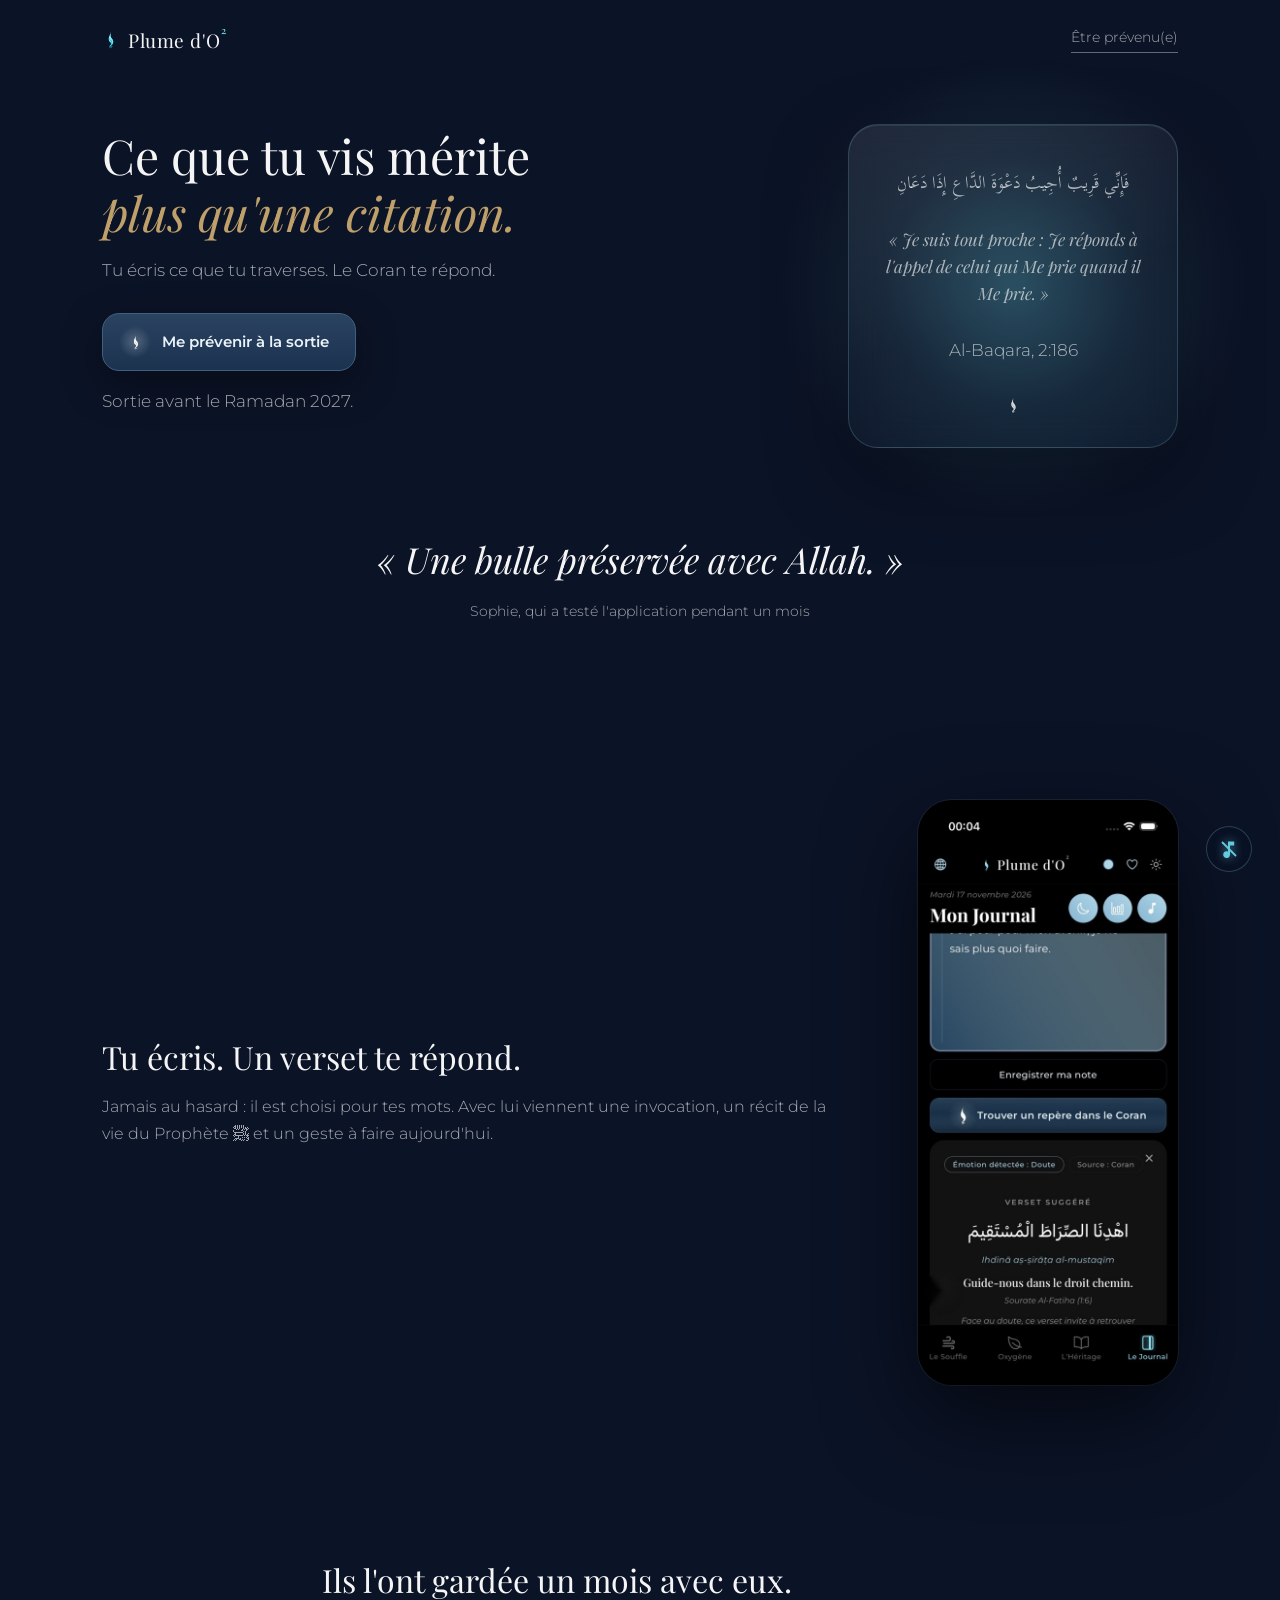
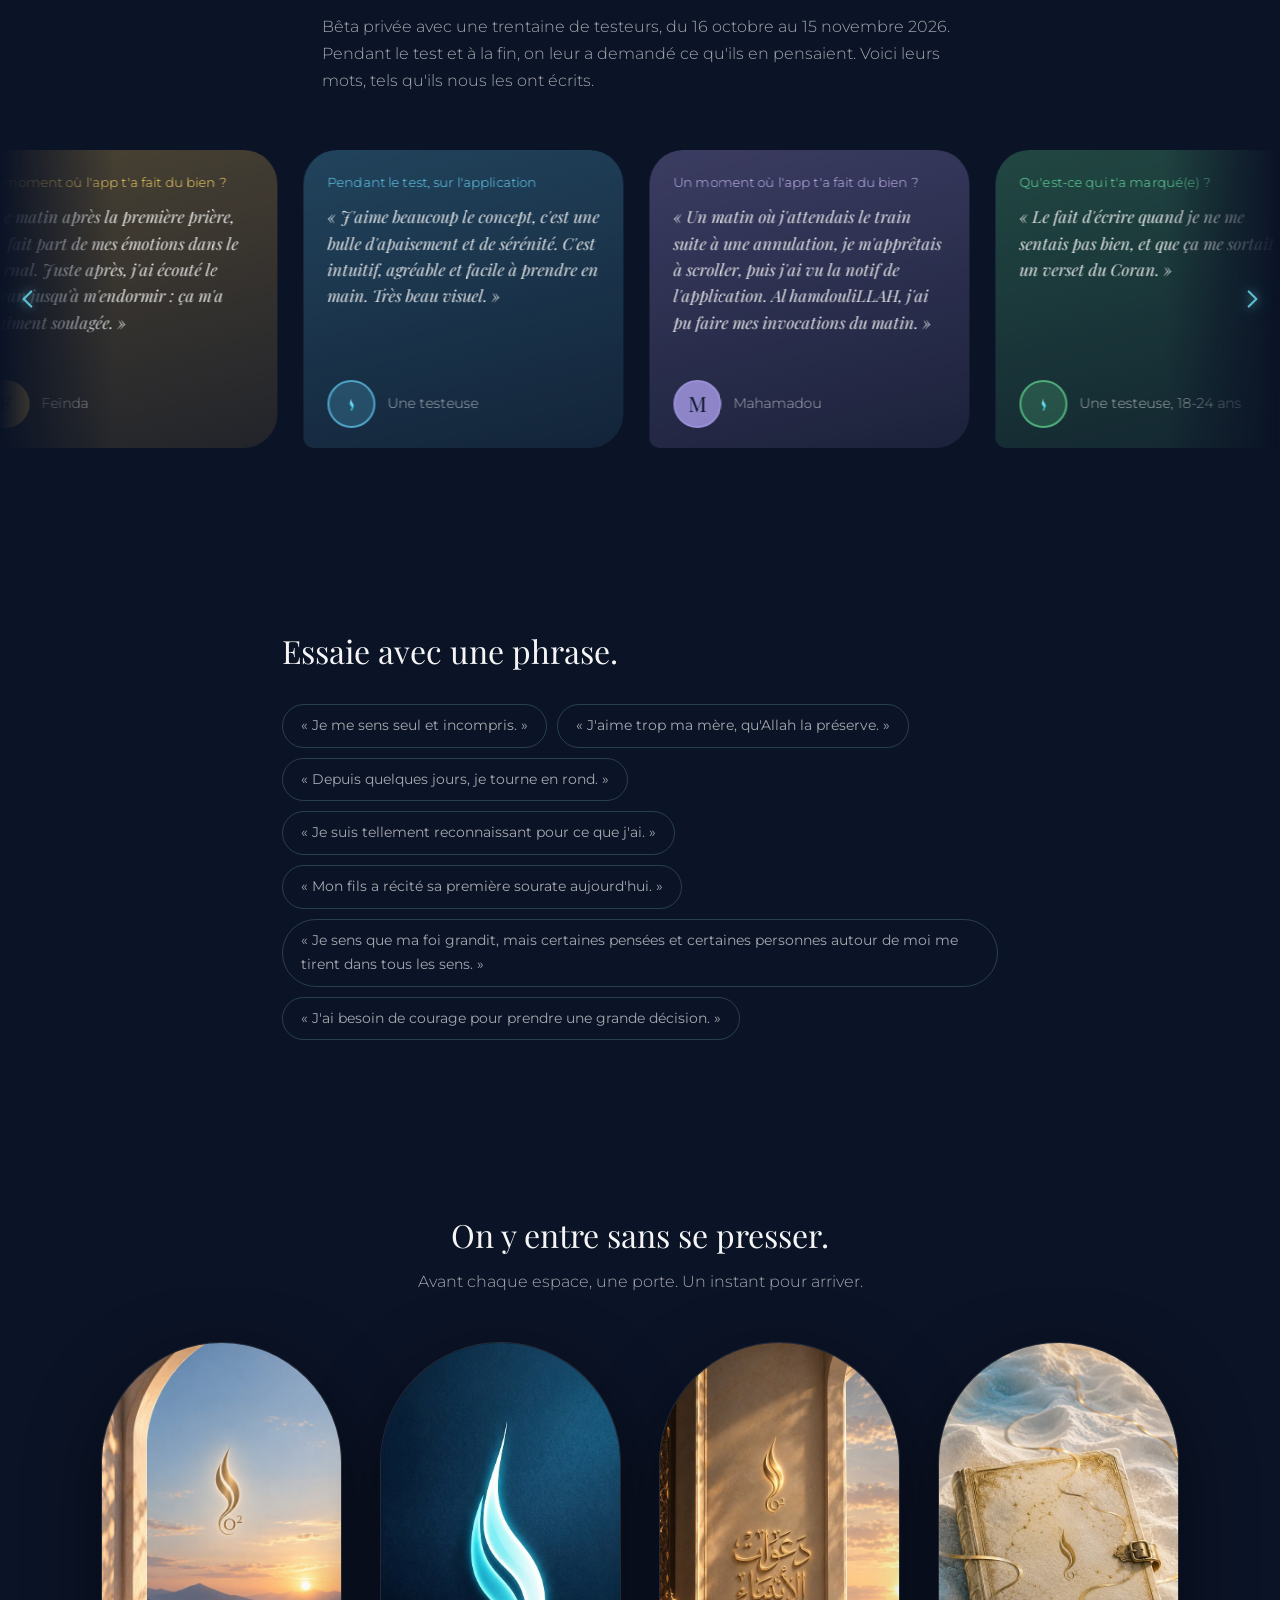
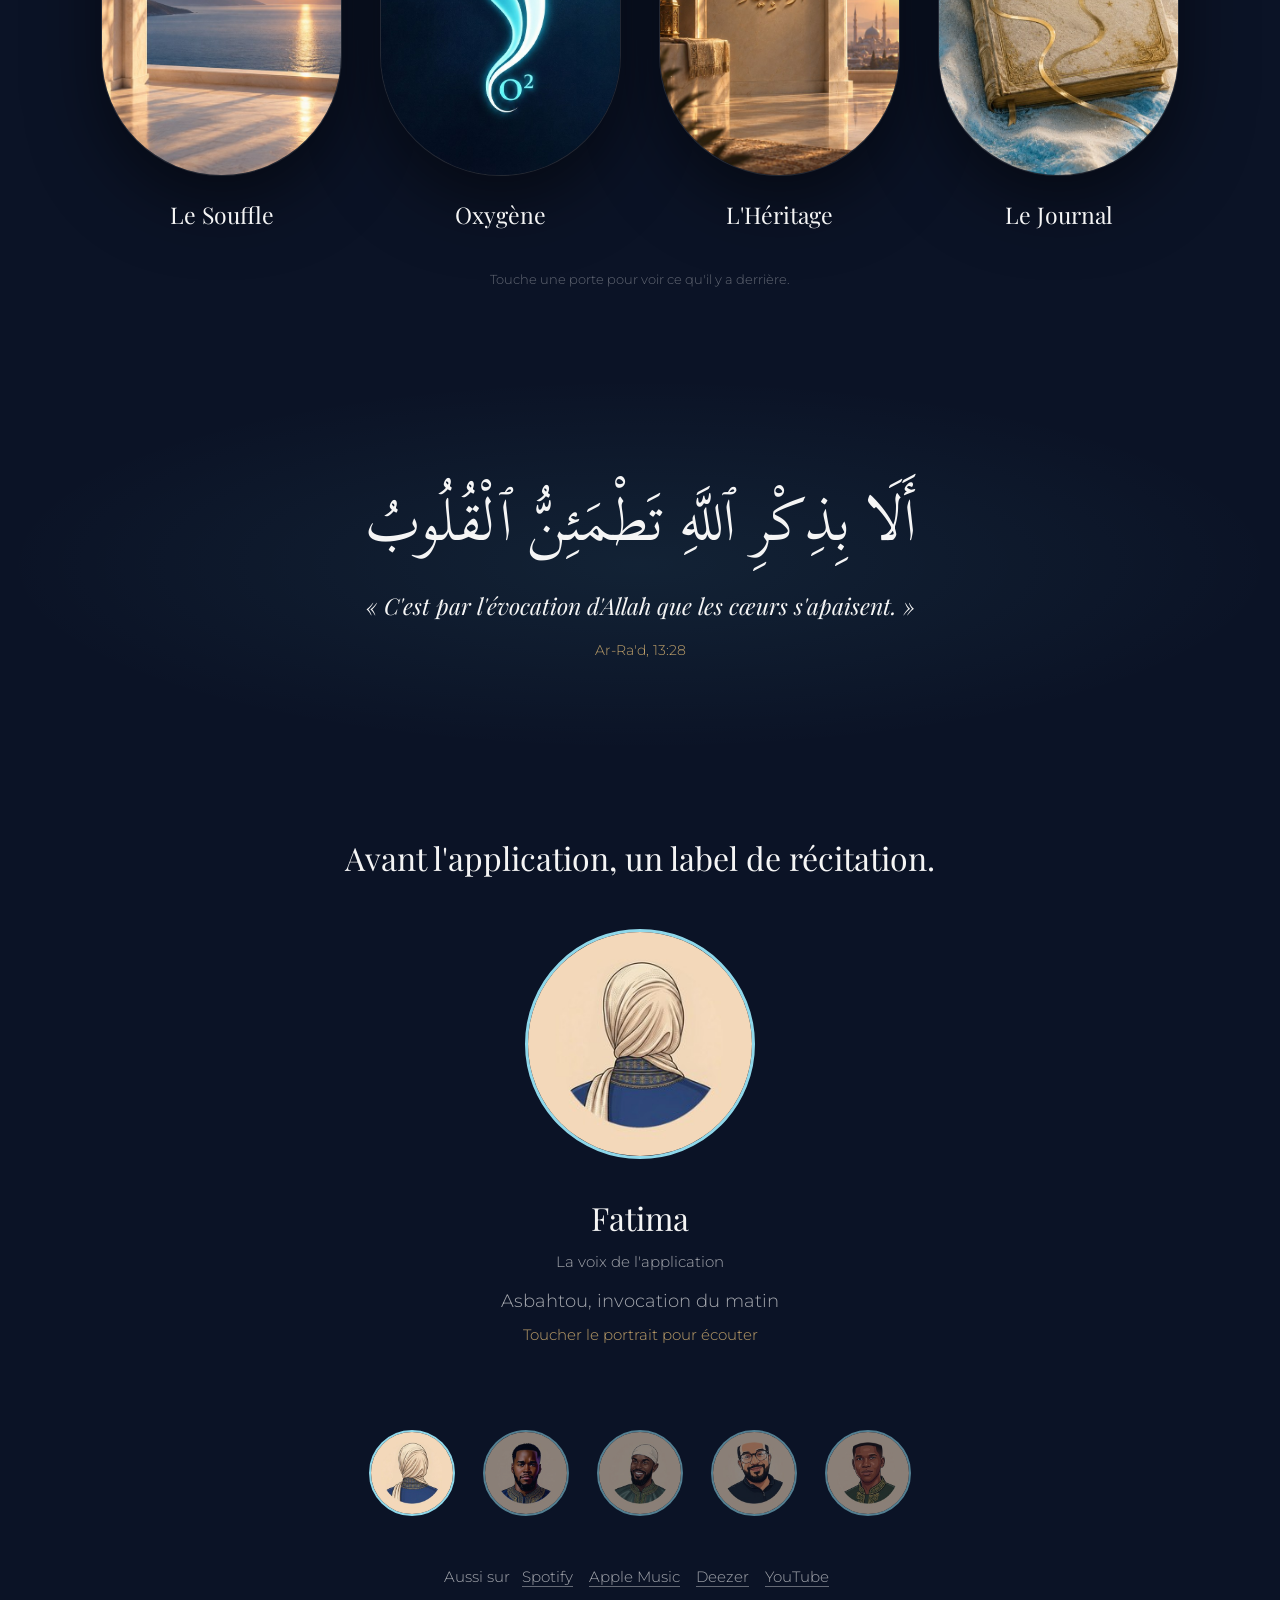
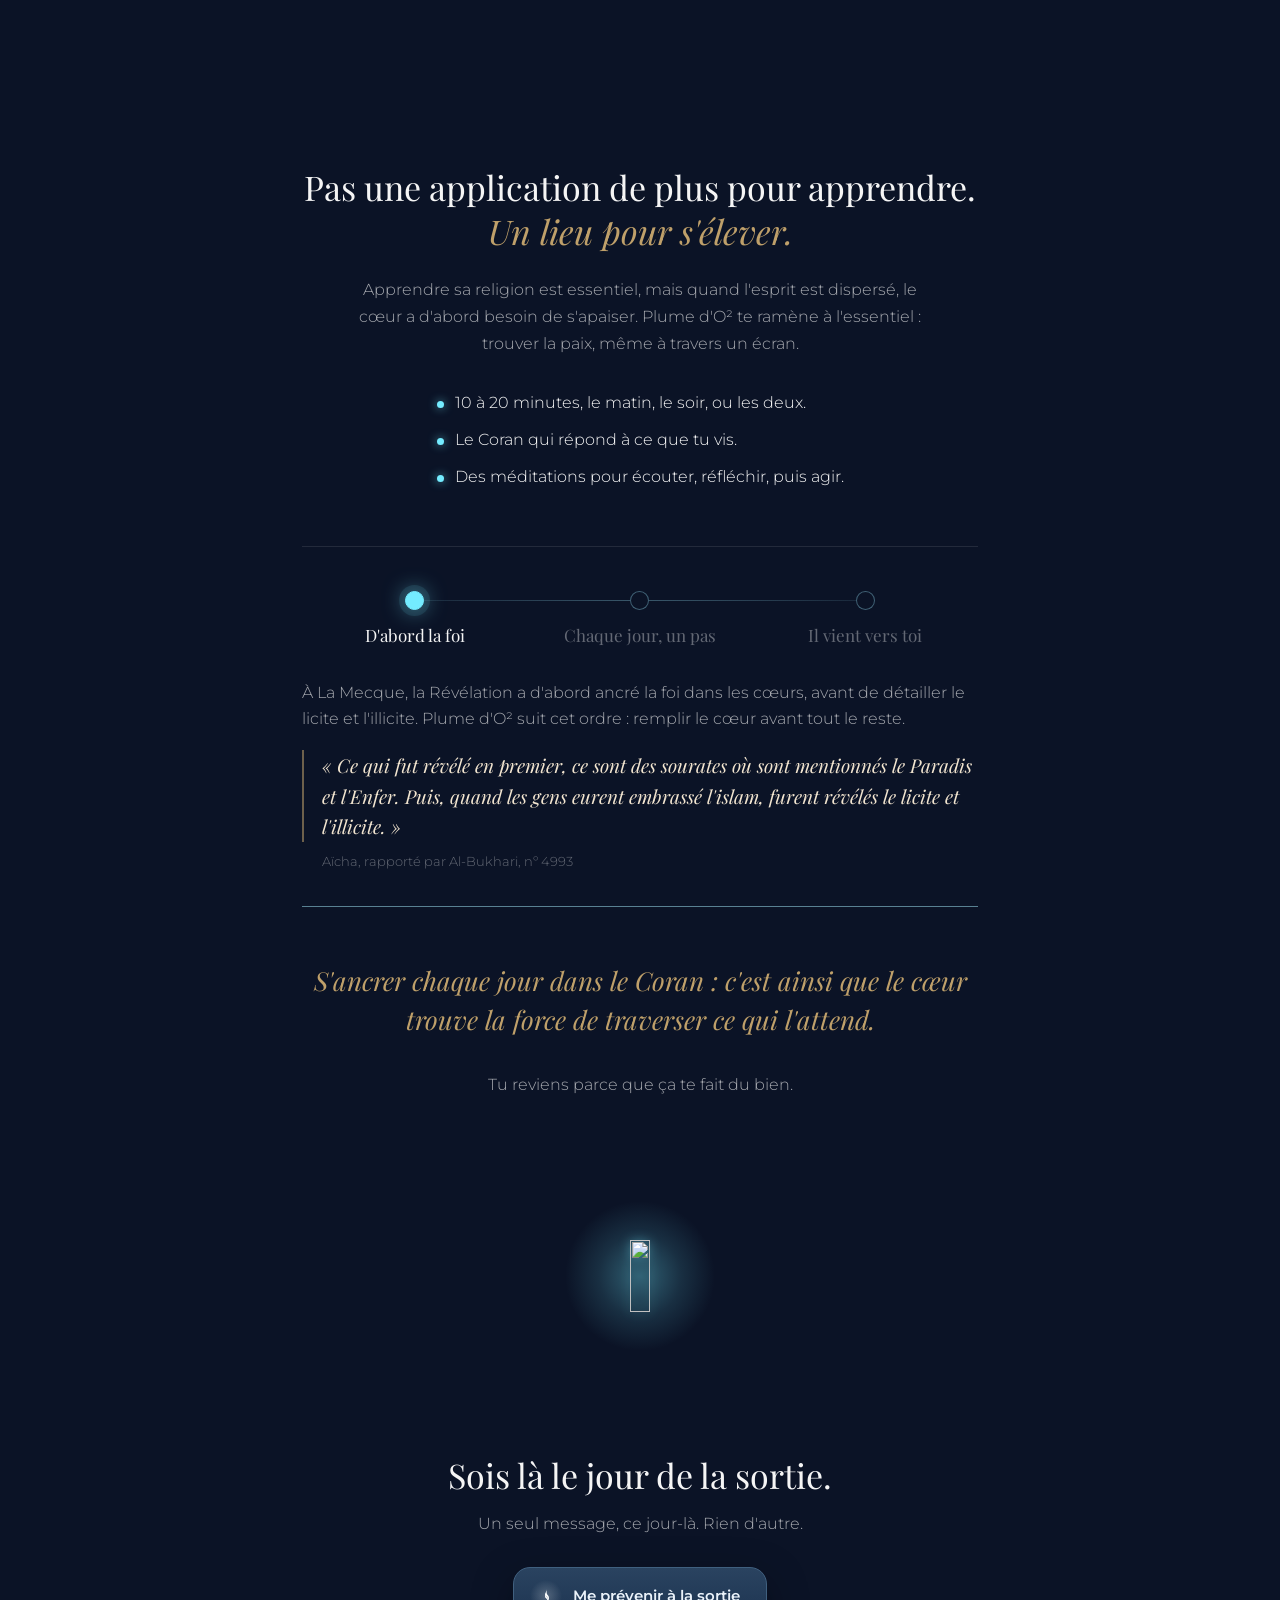
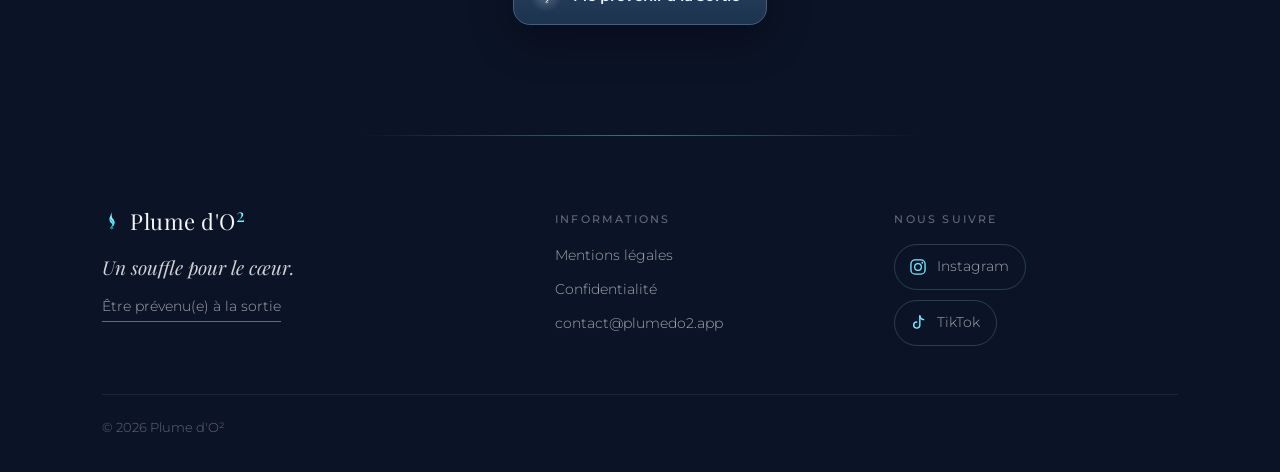
==== commit 3ced3f91: "Add files via upload" ====
--- a/index.html
+++ b/index.html
@@ -134,7 +134,7 @@
 </div></section>
 
 <section class="end"><div class="col">
-  <svg class="logo-l" aria-hidden="true" viewBox="0 0 595.28 851.3" fill="none" xmlns="http://www.w3.org/2000/svg"><defs><linearGradient id="lplf" x1="0.4" y1="0" x2="0.6" y2="1"><stop offset="0%" stop-color="#E9FDFF"/><stop offset="20%" stop-color="#9EF5FF"/><stop offset="50%" stop-color="#74ECFF"/><stop offset="75%" stop-color="#58E7F7"/><stop offset="100%" stop-color="#1FBED7"/></linearGradient><linearGradient id="lo2f" x1="0" y1="0" x2="0" y2="1"><stop offset="0%" stop-color="#A7FAFF"/><stop offset="40%" stop-color="#75F3FF"/><stop offset="70%" stop-color="#5DEEFF"/><stop offset="100%" stop-color="#48E6F6"/></linearGradient></defs><path d="M286.35,240.2l-1.15,3.27-1.11-2.61c-.23,1.61-1.01,2.88-2.1,4.26l-.47,1.94-2.19.89-.4,4.73-1.97,5.43c-.23.64-.42,2.76.05,3.18l2.16,1.94c-4.79,2.08-5.49,6.05-6.57,9.66l-3.06,10.25c-1.18,3.95-1.84,7.99-1.32,11.58.4-1.97,1-1.84,1.38-.71l-4.22,20.93-1.53-3.12c-.27-.54-1.63-.27-2.67-.18l2.16-12.91c-3.08,4.4-4.62,8.85-6.63,13.83l-3.07,7.6-8.65,26.42c-4.84,14.77-5.86,30.17-7.56,45.62l-.57,9.74c-.89,15.14,2.38,43.26,8.25,56.7l5.38,12.31c5.59,11.18,12.68,21.36,21.55,30.13l14.9,14.73,14.54,14.46c8.51,8.47,14.69,18.24,18.81,29.73,3.51,9.81,2.99,20.61-.54,30.41-2.88,8-6.66,15.07-12.62,21.18l-21.9,22.46-9.1,11.79c-3.2,4.14-5.29,9.54-6.78,14.67-3.28,11.26-2.8,23.7,1.39,34.38,2.37,6.04,4.9,11.43,8.62,16.42,11.22,15.04,31.78,22.03,47.43,11.47-15.43,4.71-28.98,2.99-39.14-9.83-10.89-13.74-11.56-38.05-.69-50.09l5.79-6.4c7.28-6.17,15.03-10.95,23.19-15.94,28.69-17.53,48.31-36.66,62.15-67.68l6.63-18.92,1,1.7-.59-3.89,4.32-21.21,1.36,3.14c1.81-12.45,1.58-24.24,1.03-36.51-.08-1.85-.39-3.63-.78-5.36.77-4.41-.12-8.4-1.98-12.63l-1.57-3.57c-1.08.19-1.38.35-1.55.09s-.13-1.45.17-1.41l1.73.22-1.53-8.64c-.42-2.37-1.2-4.48-2.02-6.75-.75-2.08-1.39-3.23-3.24-4.37l-1.87-1.16c-.38-.24,1.32-1.48,1.18-1.9l-1.26-3.9c-.99-3.07-2.62-5.73-3.09-9.21-.26-1.9-2.62-4.09-3.58-5.58l-2.93-4.56c-1.97-3.06-3.68-6.25-4.24-9.74l-2.59-2.25c-2.16-1.88-3.42-4.34-4.42-7.13l-2.78-3.08c-1.46-1.61-2.04-2.98-3.46-4.76l-5.74-7.21c.21-.6.6-1.61.28-1.74l-1.73-.68c-1.69-.66-2.23-1.89-3.12-3.59l-2.49-4.76c-.77.08-1.72.28-1.76-.14l-.17-2.06-6.85-5.89-.11-2.31c-.03-.55-2.16-1.04-2.44-1.58l-4.95-9.24-3.15-2.02c-.62-.4.13-1.94.33-2.53l-2.78-5.71-2.65-5.27c-.58-.29-1.96-.76-2-1.29-.04-.43.21-1.62-.04-1.98l-1.14-1.65c-.21-.31.82-1.15.79-1.25l-1.9-1.24c-.36-.24-.42-.98-.57-1.63l-1.21-5.32-3.36-4.75,1.2-2.69c.25-.56-1.5-1.54-1.98-1.84.5-2.24-.17-3.91-1.63-5.55.11-3.66-1.02-7.06-1.71-10.43l-1.57-7.66-1.11-8.97c-.07-.54,1.23-1.89.85-2.26l-1.7-1.63,1.27-2.95c-.52-.65-1.37-1.72-.99-2.15l1.42-1.6c-.7-1.91-.39-3.9.84-5.66l-1.66-1.77c1.18-2.98,1.35-6.35.46-9.64-.7-.46-1.9-1.03-1.7-1.53,1.36-3.34.02-2.94.4-7.39l.47-5.5c.03-.36.69-1.15,1.02-1.06l1.44.37c-1.76-2.37-1.96-5.34.11-7.68l-.65-5.65.81-5.05-2.2,2.67,1.54-10.48,3.39-16.95c2.41-12.05,4.49-23.88,6.31-36.14.66-4.48.76-8.8.27-12.97-1.76,11.42-3.14,22.18-6.45,32.94l-8.41,27.33-8.46,24.23-.43.24ZM285.67,239.17c.34-.83.32-.8.08-.19-1.19.34-1.29.35-1.19.33.06-.01.36.78.36.8,0,.02.57-.34.83-.5l-.08-.44ZM364.62,680.32l.92-7.23c-2.05,2.2-3.09,3.54-5.09,3.42l-7.08-.41c4.62-4.1,8.86-7.57,10.69-12.7,1.52-4.27-.86-8.51-4.91-9.61s-7.7-.6-11.67.93l.23,6.19c1.5-3.16,2.96-5.35,5.5-5.46,3.09-.14,5.28,1.54,5.56,4.97.27,3.21-1.3,7.35-3.72,9.8l-9.68,9.81,19.25.28ZM328.99,702.36c11.88-5.03,15.84-19.31,9.65-30.47-6.67-12-30.87-13.13-39.2.11-5.08,8.07-4.22,19.77,2.85,26.41,7.08,6.64,17.46,7.86,26.7,3.95Z" fill="#1FBED7" opacity="0.7"/><path fill="url(#lplf)" d="M286.78,239.96l8.46-24.23,8.41-27.33c3.31-10.76,4.69-21.52,6.45-32.94.49,4.17.39,8.49-.27,12.97-1.82,12.26-3.9,24.09-6.31,36.14l-3.39,16.95-1.54,10.48,2.2-2.67-.81,5.05.65,5.65c-2.08,2.35-1.87,5.31-.11,7.68l-1.44-.37c-.33-.09-.99.7-1.02,1.06l-.47,5.5c-.38,4.45.96,4.05-.4,7.39-.2.51,1,1.07,1.7,1.53.89,3.29.72,6.65-.46,9.64l1.66,1.77c-1.24,1.76-1.55,3.75-.84,5.66l-1.42,1.6c-.38.43.47,1.5.99,2.15l-1.27,2.95,1.7,1.63c.38.37-.92,1.73-.85,2.26l1.11,8.97,1.57,7.66c.69,3.37,1.82,6.77,1.71,10.43,1.46,1.64,2.13,3.3,1.63,5.55.48.3,2.23,1.28,1.98,1.84l-1.2,2.69,3.36,4.75,1.21,5.32c.15.65.21,1.39.57,1.63l1.9,1.24c.03.1-1,.95-.79,1.25l1.14,1.65c.24.35,0,1.55.04,1.98.05.54,1.42,1.01,2,1.29l2.65,5.27,2.78,5.71c-.2.6-.96,2.13-.33,2.53l3.15,2.02,4.95,9.24c.29.54,2.42,1.03,2.44,1.58l.11,2.31,6.85,5.89.17,2.06c.03.42.99.22,1.76.14l2.49,4.76c.89,1.7,1.43,2.93,3.12,3.59l1.73.68c.32.13-.07,1.13-.28,1.74l5.74,7.21c1.42,1.78,2.01,3.15,3.46,4.76l2.78,3.08c1,2.79,2.26,5.26,4.42,7.13l2.59,2.25c.56,3.49,2.27,6.68,4.24,9.74l2.93,4.56c.96,1.49,3.32,3.68,3.58,5.58.47,3.48,2.1,6.15,3.09,9.21l1.26,3.9c.14.43-1.56,1.67-1.18,1.9l1.87,1.16c1.85,1.15,2.49,2.29,3.24,4.37.82,2.26,1.6,4.37,2.02,6.75l1.53,8.64-1.73-.22c-.3-.04-.34,1.16-.17,1.41s.48.1,1.55-.09l1.57,3.57c1.86,4.23,2.75,8.22,1.98,12.63.39,1.72.7,3.51.78,5.36.55,12.26.78,24.06-1.03,36.51l-1.36-3.14-4.32,21.21.59,3.89-1-1.7-6.63,18.92c-13.84,31.02-33.46,50.14-62.15,67.68-8.16,4.98-15.91,9.76-23.19,15.94l-5.79,6.4c-10.88,12.04-10.2,36.35.69,50.09,10.16,12.81,23.71,14.54,39.14,9.83-15.65,10.57-36.21,3.57-47.43-11.47-3.72-4.99-6.25-10.37-8.62-16.42-4.19-10.68-4.67-23.12-1.39-34.38,1.5-5.13,3.59-10.53,6.78-14.67l9.1-11.79,21.9-22.46c5.96-6.11,9.74-13.18,12.62-21.18,3.53-9.8,4.05-20.6.54-30.41-4.12-11.49-10.3-21.26-18.81-29.73l-14.54-14.46-14.9-14.73c-8.87-8.77-15.95-18.96-21.55-30.13l-5.38-12.31c-5.88-13.44-9.14-41.56-8.25-56.7l.57-9.74c1.71-15.46,2.73-30.85,7.56-45.62l8.65-26.42,3.07-7.6c2.01-4.98,3.55-9.43,6.63-13.83l-2.16,12.91c1.04-.08,2.4-.36,2.67.18l1.53,3.12,4.22-20.93c-.38-1.12-.98-1.25-1.38.71-.52-3.59.14-7.63,1.32-11.58l3.06-10.25c1.08-3.61,1.78-7.57,6.57-9.66l-2.16-1.94c-.47-.42-.28-2.54-.05-3.18l1.97-5.43.4-4.73,2.19-.89.47-1.94c1.09-1.38,1.87-2.66,2.1-4.26l1.11,2.61,1.15-3.27-.6-.58c-.26.16-.84.52-.83.5,0-.02-.3-.81-.36-.8-.1.02,0,0,1.19-.33.25-.61.26-.64-.08.19l1.11.79ZM261.4,350.93l.59-.37-.17-4.42-.59.37.17,4.42ZM345.27,567.31l3.76-4.75.75,5.48c1.91-5.66,1.53-10.97.31-16.08.66-.23,1.83-1.9,1.8-2.95l-.29-9.88-.58-.73-.57,6.53c-.73-7.13,1.66-12.72-.21-22.14l-3.57-17.93-1.27,4.17-1.38-5.17,1.62-2.51c.36-.56-.84-2.02-1.08-2.71-2.31-6.77-4.62-13.88-8.12-20.11-4-7.11-7.97-13.66-13.75-19.38l-18.95-18.77c-14.84-14.71-24.99-25-33.47-45.32-2.98-7.16-4.69-14.85-6.34-22.05l-3.05,2.74c-2.75,2.47.87,7.97-2.6,10.06l1.78,9.29c1.16-.03,2.12.13,1.83.43l-1.52,1.61c2.21,9.05,4.99,18.25,9.45,26.57,2.95,5.52,5.47,10.84,9.41,15.56l12.24,14.68,10.57,11.1,9,9.8,7.42,8.83c9.24,10.99,16.3,23.89,20.55,37.71,2.49,8.08,3.75,16,4.79,24.3,1.72,13.73-1.94,31.96-6.59,45.41,2.3-.14,4.07-.22,6.03.59,2.68-4.87,4.5-10.94,5.77-17.39-.27-1.29-.71-1.4-1.07-.04l-2.71-6.97ZM319.29,616.6l-9.76,8.94c-.61.55-2.02,2.07-1.58,2.68.38.52,1.46,1.53,1.96,1.83,10.71-6.97,19.57-16.09,26.96-26.31.32-.45,1.43-1.45,1.18-1.84l-1.04-1.67,2.29-5.04c.26-.58.7-1.52.31-1.74l-1.59-.92c-.38-.22-1.94-.31-1.82.1l.64,2.1-2,1.19-8.45,12.95c-.3.46-.23,2.22.22,2.24l2.48.1-4.82,5.89c-1.11-1.17-1.88-2.14-2.55-1.98-.56.13-1.89,1.01-2.43,1.5ZM286.94,649.03c4.1-4.35,7.69-7.57,12.5-11.19-.35-.58-1.53-1.92-2.26-2.57-6.08,4.78-11.28,9.85-15.53,16.61,2.52.72,3.81-1.29,5.28-2.86ZM282.14,654.85c.22-.37.7-1.61.38-1.68l-1.39-.32c-.37-.08-6.01,8.23-6.37,14.59l7.38-12.59Z"/><path fill="url(#lo2f)" d="M328.99,702.36c-9.24,3.91-19.63,2.69-26.7-3.95-7.07-6.64-7.94-18.34-2.85-26.41,8.33-13.23,32.54-12.11,39.2-.11,6.2,11.15,2.23,25.44-9.65,30.47ZM327.49,699.02c6.62-4.72,6.81-19.14,2.29-26.86-4.06-6.91-15.21-9.41-20.95-2.97s-5.28,16.86-1.52,24.15c3.8,7.35,13.31,10.57,20.19,5.67Z"/><path fill="url(#lo2f)" d="M364.62,680.32l-19.25-.28,9.68-9.81c2.41-2.45,3.98-6.59,3.72-9.8-.29-3.44-2.47-5.11-5.56-4.97-2.53.12-4,2.3-5.5,5.46l-.23-6.19c3.97-1.53,7.72-2.01,11.67-.93s6.43,5.34,4.91,9.61c-1.83,5.14-6.07,8.6-10.69,12.7l7.08.41c2,.11,3.04-1.22,5.09-3.42l-.92,7.23Z"/><path fill="url(#lo2f)" d="M346.6,549.6c-.09,2.85,1.4,5.91-1.81,7.67l.04-11.01c1.03.48,1.85.72,1.84,1.11l-.07,2.23Z"/></svg>
+  <div class="end-mark" aria-hidden="true"><span class="em-halo"></span><img src="app/plume_logo.png" width="108" height="360" alt=""></div>
   <h2>Sois là le jour de la sortie.</h2>
   <p>Un seul message, ce jour-là. Rien d'autre.</p>
   <a class="go" href="https://tally.so/r/WOkGKk" target="_blank" rel="noopener" data-tally-open="WOkGKk" data-tally-layout="modal" data-tally-width="480" data-tally-overlay="1"><span class="halo"><svg class="pw" aria-hidden="true" viewBox="0 0 595.28 851.3" fill="none" xmlns="http://www.w3.org/2000/svg"><path d="M286.35,240.2l-1.15,3.27-1.11-2.61c-.23,1.61-1.01,2.88-2.1,4.26l-.47,1.94-2.19.89-.4,4.73-1.97,5.43c-.23.64-.42,2.76.05,3.18l2.16,1.94c-4.79,2.08-5.49,6.05-6.57,9.66l-3.06,10.25c-1.18,3.95-1.84,7.99-1.32,11.58.4-1.97,1-1.84,1.38-.71l-4.22,20.93-1.53-3.12c-.27-.54-1.63-.27-2.67-.18l2.16-12.91c-3.08,4.4-4.62,8.85-6.63,13.83l-3.07,7.6-8.65,26.42c-4.84,14.77-5.86,30.17-7.56,45.62l-.57,9.74c-.89,15.14,2.38,43.26,8.25,56.7l5.38,12.31c5.59,11.18,12.68,21.36,21.55,30.13l14.9,14.73,14.54,14.46c8.51,8.47,14.69,18.24,18.81,29.73,3.51,9.81,2.99,20.61-.54,30.41-2.88,8-6.66,15.07-12.62,21.18l-21.9,22.46-9.1,11.79c-3.2,4.14-5.29,9.54-6.78,14.67-3.28,11.26-2.8,23.7,1.39,34.38,2.37,6.04,4.9,11.43,8.62,16.42,11.22,15.04,31.78,22.03,47.43,11.47-15.43,4.71-28.98,2.99-39.14-9.83-10.89-13.74-11.56-38.05-.69-50.09l5.79-6.4c7.28-6.17,15.03-10.95,23.19-15.94,28.69-17.53,48.31-36.66,62.15-67.68l6.63-18.92,1,1.7-.59-3.89,4.32-21.21,1.36,3.14c1.81-12.45,1.58-24.24,1.03-36.51-.08-1.85-.39-3.63-.78-5.36.77-4.41-.12-8.4-1.98-12.63l-1.57-3.57c-1.08.19-1.38.35-1.55.09s-.13-1.45.17-1.41l1.73.22-1.53-8.64c-.42-2.37-1.2-4.48-2.02-6.75-.75-2.08-1.39-3.23-3.24-4.37l-1.87-1.16c-.38-.24,1.32-1.48,1.18-1.9l-1.26-3.9c-.99-3.07-2.62-5.73-3.09-9.21-.26-1.9-2.62-4.09-3.58-5.58l-2.93-4.56c-1.97-3.06-3.68-6.25-4.24-9.74l-2.59-2.25c-2.16-1.88-3.42-4.34-4.42-7.13l-2.78-3.08c-1.46-1.61-2.04-2.98-3.46-4.76l-5.74-7.21c.21-.6.6-1.61.28-1.74l-1.73-.68c-1.69-.66-2.23-1.89-3.12-3.59l-2.49-4.76c-.77.08-1.72.28-1.76-.14l-.17-2.06-6.85-5.89-.11-2.31c-.03-.55-2.16-1.04-2.44-1.58l-4.95-9.24-3.15-2.02c-.62-.4.13-1.94.33-2.53l-2.78-5.71-2.65-5.27c-.58-.29-1.96-.76-2-1.29-.04-.43.21-1.62-.04-1.98l-1.14-1.65c-.21-.31.82-1.15.79-1.25l-1.9-1.24c-.36-.24-.42-.98-.57-1.63l-1.21-5.32-3.36-4.75,1.2-2.69c.25-.56-1.5-1.54-1.98-1.84.5-2.24-.17-3.91-1.63-5.55.11-3.66-1.02-7.06-1.71-10.43l-1.57-7.66-1.11-8.97c-.07-.54,1.23-1.89.85-2.26l-1.7-1.63,1.27-2.95c-.52-.65-1.37-1.72-.99-2.15l1.42-1.6c-.7-1.91-.39-3.9.84-5.66l-1.66-1.77c1.18-2.98,1.35-6.35.46-9.64-.7-.46-1.9-1.03-1.7-1.53,1.36-3.34.02-2.94.4-7.39l.47-5.5c.03-.36.69-1.15,1.02-1.06l1.44.37c-1.76-2.37-1.96-5.34.11-7.68l-.65-5.65.81-5.05-2.2,2.67,1.54-10.48,3.39-16.95c2.41-12.05,4.49-23.88,6.31-36.14.66-4.48.76-8.8.27-12.97-1.76,11.42-3.14,22.18-6.45,32.94l-8.41,27.33-8.46,24.23-.43.24ZM285.67,239.17c.34-.83.32-.8.08-.19-1.19.34-1.29.35-1.19.33.06-.01.36.78.36.8,0,.02.57-.34.83-.5l-.08-.44ZM364.62,680.32l.92-7.23c-2.05,2.2-3.09,3.54-5.09,3.42l-7.08-.41c4.62-4.1,8.86-7.57,10.69-12.7,1.52-4.27-.86-8.51-4.91-9.61s-7.7-.6-11.67.93l.23,6.19c1.5-3.16,2.96-5.35,5.5-5.46,3.09-.14,5.28,1.54,5.56,4.97.27,3.21-1.3,7.35-3.72,9.8l-9.68,9.81,19.25.28ZM328.99,702.36c11.88-5.03,15.84-19.31,9.65-30.47-6.67-12-30.87-13.13-39.2.11-5.08,8.07-4.22,19.77,2.85,26.41,7.08,6.64,17.46,7.86,26.7,3.95Z" fill="#fff" opacity="0.5"/><path fill="#fff" d="M286.78,239.96l8.46-24.23,8.41-27.33c3.31-10.76,4.69-21.52,6.45-32.94.49,4.17.39,8.49-.27,12.97-1.82,12.26-3.9,24.09-6.31,36.14l-3.39,16.95-1.54,10.48,2.2-2.67-.81,5.05.65,5.65c-2.08,2.35-1.87,5.31-.11,7.68l-1.44-.37c-.33-.09-.99.7-1.02,1.06l-.47,5.5c-.38,4.45.96,4.05-.4,7.39-.2.51,1,1.07,1.7,1.53.89,3.29.72,6.65-.46,9.64l1.66,1.77c-1.24,1.76-1.55,3.75-.84,5.66l-1.42,1.6c-.38.43.47,1.5.99,2.15l-1.27,2.95,1.7,1.63c.38.37-.92,1.73-.85,2.26l1.11,8.97,1.57,7.66c.69,3.37,1.82,6.77,1.71,10.43,1.46,1.64,2.13,3.3,1.63,5.55.48.3,2.23,1.28,1.98,1.84l-1.2,2.69,3.36,4.75,1.21,5.32c.15.65.21,1.39.57,1.63l1.9,1.24c.03.1-1,.95-.79,1.25l1.14,1.65c.24.35,0,1.55.04,1.98.05.54,1.42,1.01,2,1.29l2.65,5.27,2.78,5.71c-.2.6-.96,2.13-.33,2.53l3.15,2.02,4.95,9.24c.29.54,2.42,1.03,2.44,1.58l.11,2.31,6.85,5.89.17,2.06c.03.42.99.22,1.76.14l2.49,4.76c.89,1.7,1.43,2.93,3.12,3.59l1.73.68c.32.13-.07,1.13-.28,1.74l5.74,7.21c1.42,1.78,2.01,3.15,3.46,4.76l2.78,3.08c1,2.79,2.26,5.26,4.42,7.13l2.59,2.25c.56,3.49,2.27,6.68,4.24,9.74l2.93,4.56c.96,1.49,3.32,3.68,3.58,5.58.47,3.48,2.1,6.15,3.09,9.21l1.26,3.9c.14.43-1.56,1.67-1.18,1.9l1.87,1.16c1.85,1.15,2.49,2.29,3.24,4.37.82,2.26,1.6,4.37,2.02,6.75l1.53,8.64-1.73-.22c-.3-.04-.34,1.16-.17,1.41s.48.1,1.55-.09l1.57,3.57c1.86,4.23,2.75,8.22,1.98,12.63.39,1.72.7,3.51.78,5.36.55,12.26.78,24.06-1.03,36.51l-1.36-3.14-4.32,21.21.59,3.89-1-1.7-6.63,18.92c-13.84,31.02-33.46,50.14-62.15,67.68-8.16,4.98-15.91,9.76-23.19,15.94l-5.79,6.4c-10.88,12.04-10.2,36.35.69,50.09,10.16,12.81,23.71,14.54,39.14,9.83-15.65,10.57-36.21,3.57-47.43-11.47-3.72-4.99-6.25-10.37-8.62-16.42-4.19-10.68-4.67-23.12-1.39-34.38,1.5-5.13,3.59-10.53,6.78-14.67l9.1-11.79,21.9-22.46c5.96-6.11,9.74-13.18,12.62-21.18,3.53-9.8,4.05-20.6.54-30.41-4.12-11.49-10.3-21.26-18.81-29.73l-14.54-14.46-14.9-14.73c-8.87-8.77-15.95-18.96-21.55-30.13l-5.38-12.31c-5.88-13.44-9.14-41.56-8.25-56.7l.57-9.74c1.71-15.46,2.73-30.85,7.56-45.62l8.65-26.42,3.07-7.6c2.01-4.98,3.55-9.43,6.63-13.83l-2.16,12.91c1.04-.08,2.4-.36,2.67.18l1.53,3.12,4.22-20.93c-.38-1.12-.98-1.25-1.38.71-.52-3.59.14-7.63,1.32-11.58l3.06-10.25c1.08-3.61,1.78-7.57,6.57-9.66l-2.16-1.94c-.47-.42-.28-2.54-.05-3.18l1.97-5.43.4-4.73,2.19-.89.47-1.94c1.09-1.38,1.87-2.66,2.1-4.26l1.11,2.61,1.15-3.27-.6-.58c-.26.16-.84.52-.83.5,0-.02-.3-.81-.36-.8-.1.02,0,0,1.19-.33.25-.61.26-.64-.08.19l1.11.79ZM261.4,350.93l.59-.37-.17-4.42-.59.37.17,4.42ZM345.27,567.31l3.76-4.75.75,5.48c1.91-5.66,1.53-10.97.31-16.08.66-.23,1.83-1.9,1.8-2.95l-.29-9.88-.58-.73-.57,6.53c-.73-7.13,1.66-12.72-.21-22.14l-3.57-17.93-1.27,4.17-1.38-5.17,1.62-2.51c.36-.56-.84-2.02-1.08-2.71-2.31-6.77-4.62-13.88-8.12-20.11-4-7.11-7.97-13.66-13.75-19.38l-18.95-18.77c-14.84-14.71-24.99-25-33.47-45.32-2.98-7.16-4.69-14.85-6.34-22.05l-3.05,2.74c-2.75,2.47.87,7.97-2.6,10.06l1.78,9.29c1.16-.03,2.12.13,1.83.43l-1.52,1.61c2.21,9.05,4.99,18.25,9.45,26.57,2.95,5.52,5.47,10.84,9.41,15.56l12.24,14.68,10.57,11.1,9,9.8,7.42,8.83c9.24,10.99,16.3,23.89,20.55,37.71,2.49,8.08,3.75,16,4.79,24.3,1.72,13.73-1.94,31.96-6.59,45.41,2.3-.14,4.07-.22,6.03.59,2.68-4.87,4.5-10.94,5.77-17.39-.27-1.29-.71-1.4-1.07-.04l-2.71-6.97ZM319.29,616.6l-9.76,8.94c-.61.55-2.02,2.07-1.58,2.68.38.52,1.46,1.53,1.96,1.83,10.71-6.97,19.57-16.09,26.96-26.31.32-.45,1.43-1.45,1.18-1.84l-1.04-1.67,2.29-5.04c.26-.58.7-1.52.31-1.74l-1.59-.92c-.38-.22-1.94-.31-1.82.1l.64,2.1-2,1.19-8.45,12.95c-.3.46-.23,2.22.22,2.24l2.48.1-4.82,5.89c-1.11-1.17-1.88-2.14-2.55-1.98-.56.13-1.89,1.01-2.43,1.5ZM286.94,649.03c4.1-4.35,7.69-7.57,12.5-11.19-.35-.58-1.53-1.92-2.26-2.57-6.08,4.78-11.28,9.85-15.53,16.61,2.52.72,3.81-1.29,5.28-2.86ZM282.14,654.85c.22-.37.7-1.61.38-1.68l-1.39-.32c-.37-.08-6.01,8.23-6.37,14.59l7.38-12.59Z"/><path fill="#fff" d="M328.99,702.36c-9.24,3.91-19.63,2.69-26.7-3.95-7.07-6.64-7.94-18.34-2.85-26.41,8.33-13.23,32.54-12.11,39.2-.11,6.2,11.15,2.23,25.44-9.65,30.47ZM327.49,699.02c6.62-4.72,6.81-19.14,2.29-26.86-4.06-6.91-15.21-9.41-20.95-2.97s-5.28,16.86-1.52,24.15c3.8,7.35,13.31,10.57,20.19,5.67Z"/><path fill="#fff" d="M364.62,680.32l-19.25-.28,9.68-9.81c2.41-2.45,3.98-6.59,3.72-9.8-.29-3.44-2.47-5.11-5.56-4.97-2.53.12-4,2.3-5.5,5.46l-.23-6.19c3.97-1.53,7.72-2.01,11.67-.93s6.43,5.34,4.91,9.61c-1.83,5.14-6.07,8.6-10.69,12.7l7.08.41c2,.11,3.04-1.22,5.09-3.42l-.92,7.23Z"/><path fill="#fff" d="M346.6,549.6c-.09,2.85,1.4,5.91-1.81,7.67l.04-11.01c1.03.48,1.85.72,1.84,1.11l-.07,2.23Z"/></svg></span>Me prévenir à la sortie</a>
--- a/site.css
+++ b/site.css
@@ -407,3 +407,12 @@
   .ddots button::before{content:"";width:7px;height:7px;border-radius:50%;background:rgba(245,245,245,.28);transition:background .35s,transform .35s,box-shadow .35s}
   .ddots button[aria-current="true"]::before{background:var(--cyan);transform:scale(1.25);box-shadow:0 0 8px rgba(116,236,255,.6)}
 }
+
+/* ---- plume de fin : seule, centrée entre « Tu reviens… » et « Sois là… », halo qui respire (comme la vidéo) ---- */
+#pourquoi{padding-bottom:0}
+.end{padding-top:0}
+.end-mark{position:relative;width:150px;height:150px;margin:clamp(56px,10vw,104px) auto;display:grid;place-items:center}
+.em-halo{position:absolute;inset:0;border-radius:50%;background:radial-gradient(closest-side,rgba(116,236,255,.36),rgba(116,236,255,.13) 55%,rgba(116,236,255,0));animation:emb 3.8s ease-in-out infinite}
+.end-mark img{position:relative;display:block;height:72px;width:auto;filter:drop-shadow(0 0 6px rgba(116,236,255,.4))}
+@keyframes emb{0%,100%{transform:scale(.78);opacity:.55}50%{transform:scale(1.08);opacity:1}}
+@media (prefers-reduced-motion:reduce){.em-halo{animation:none;opacity:.8}}
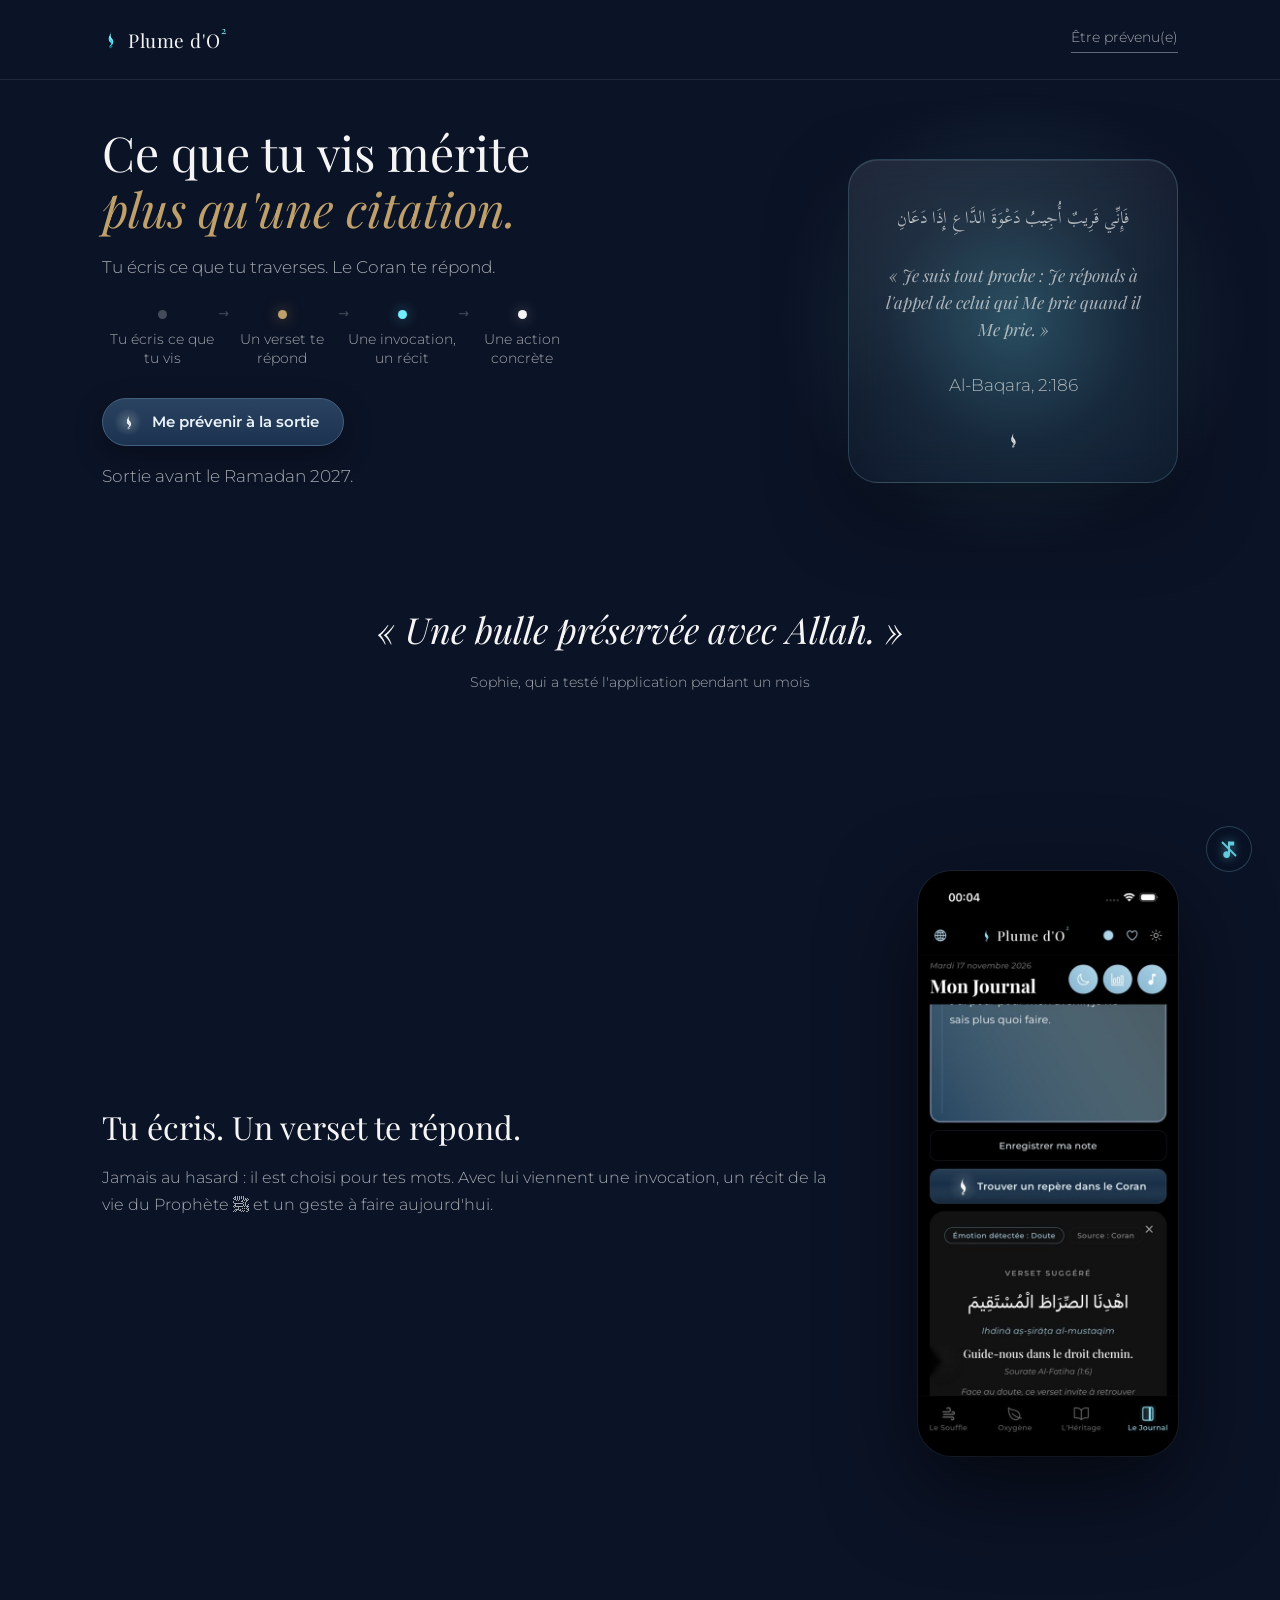
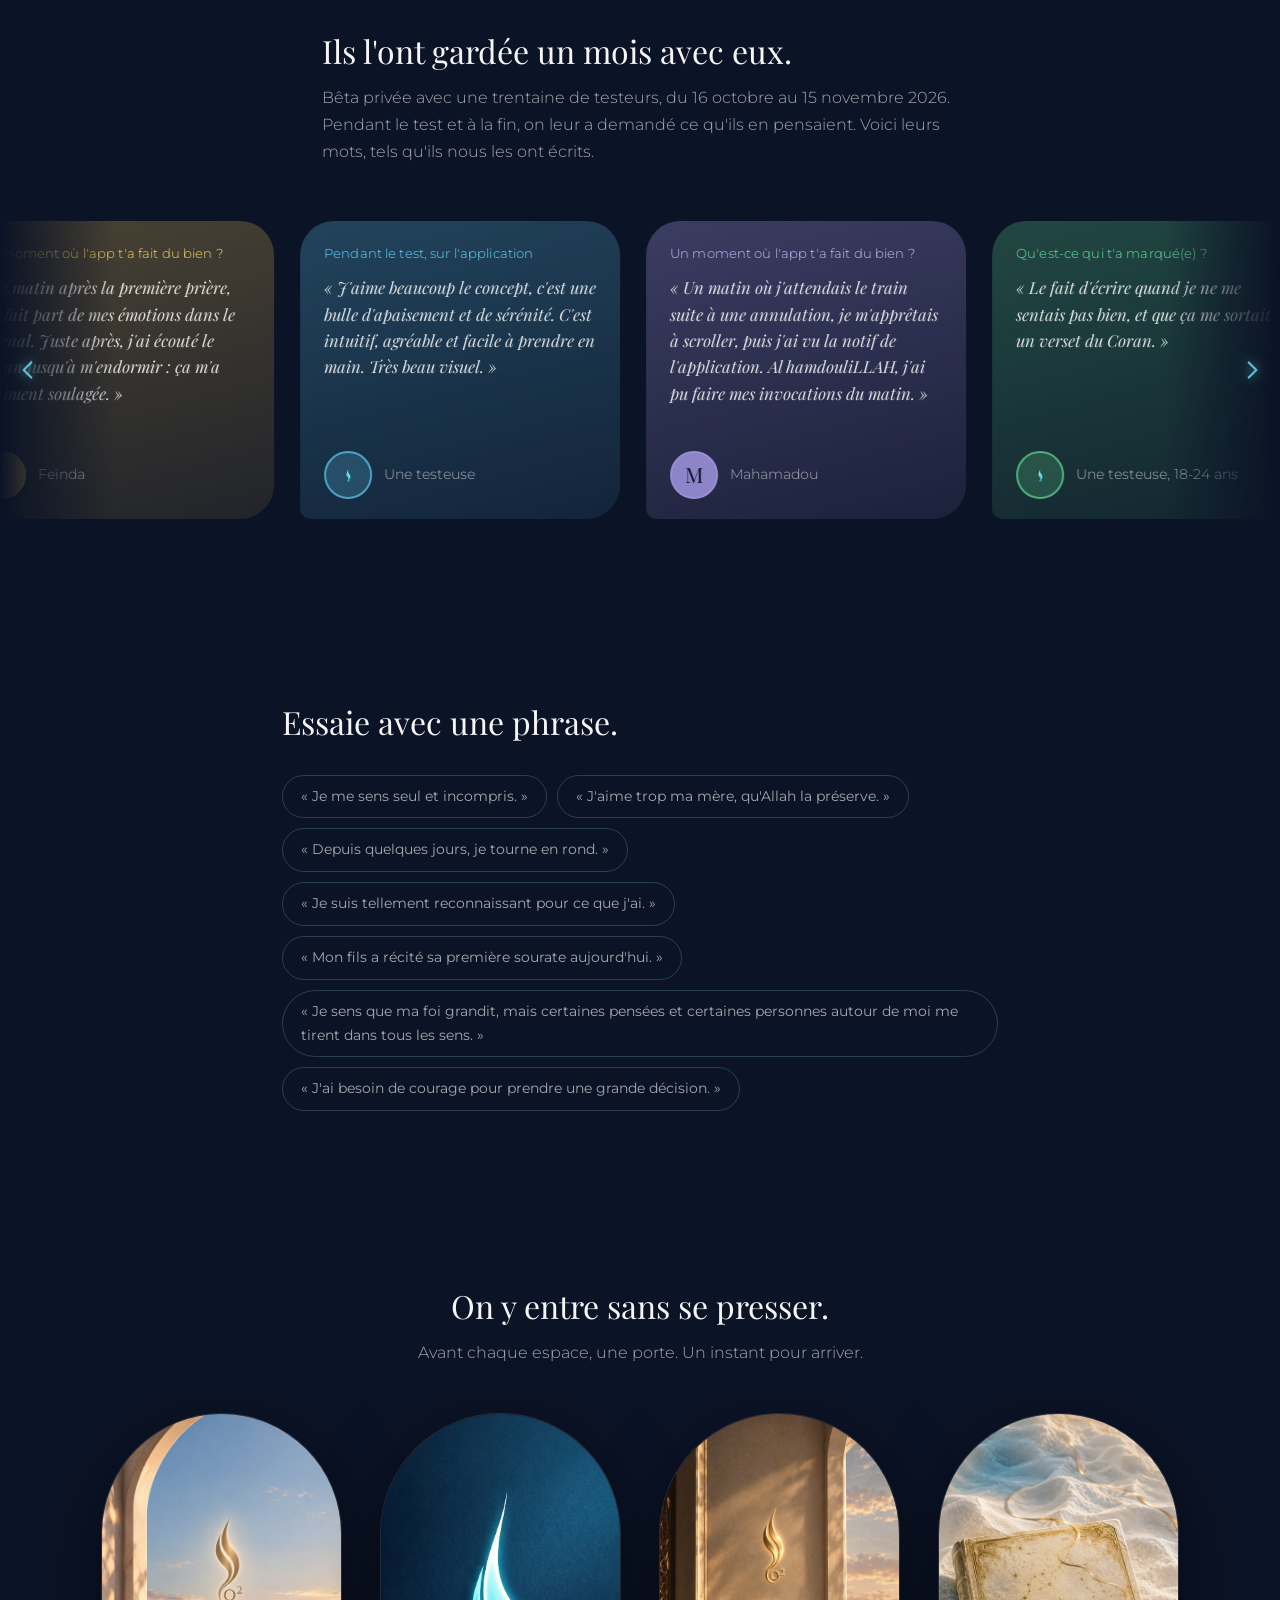
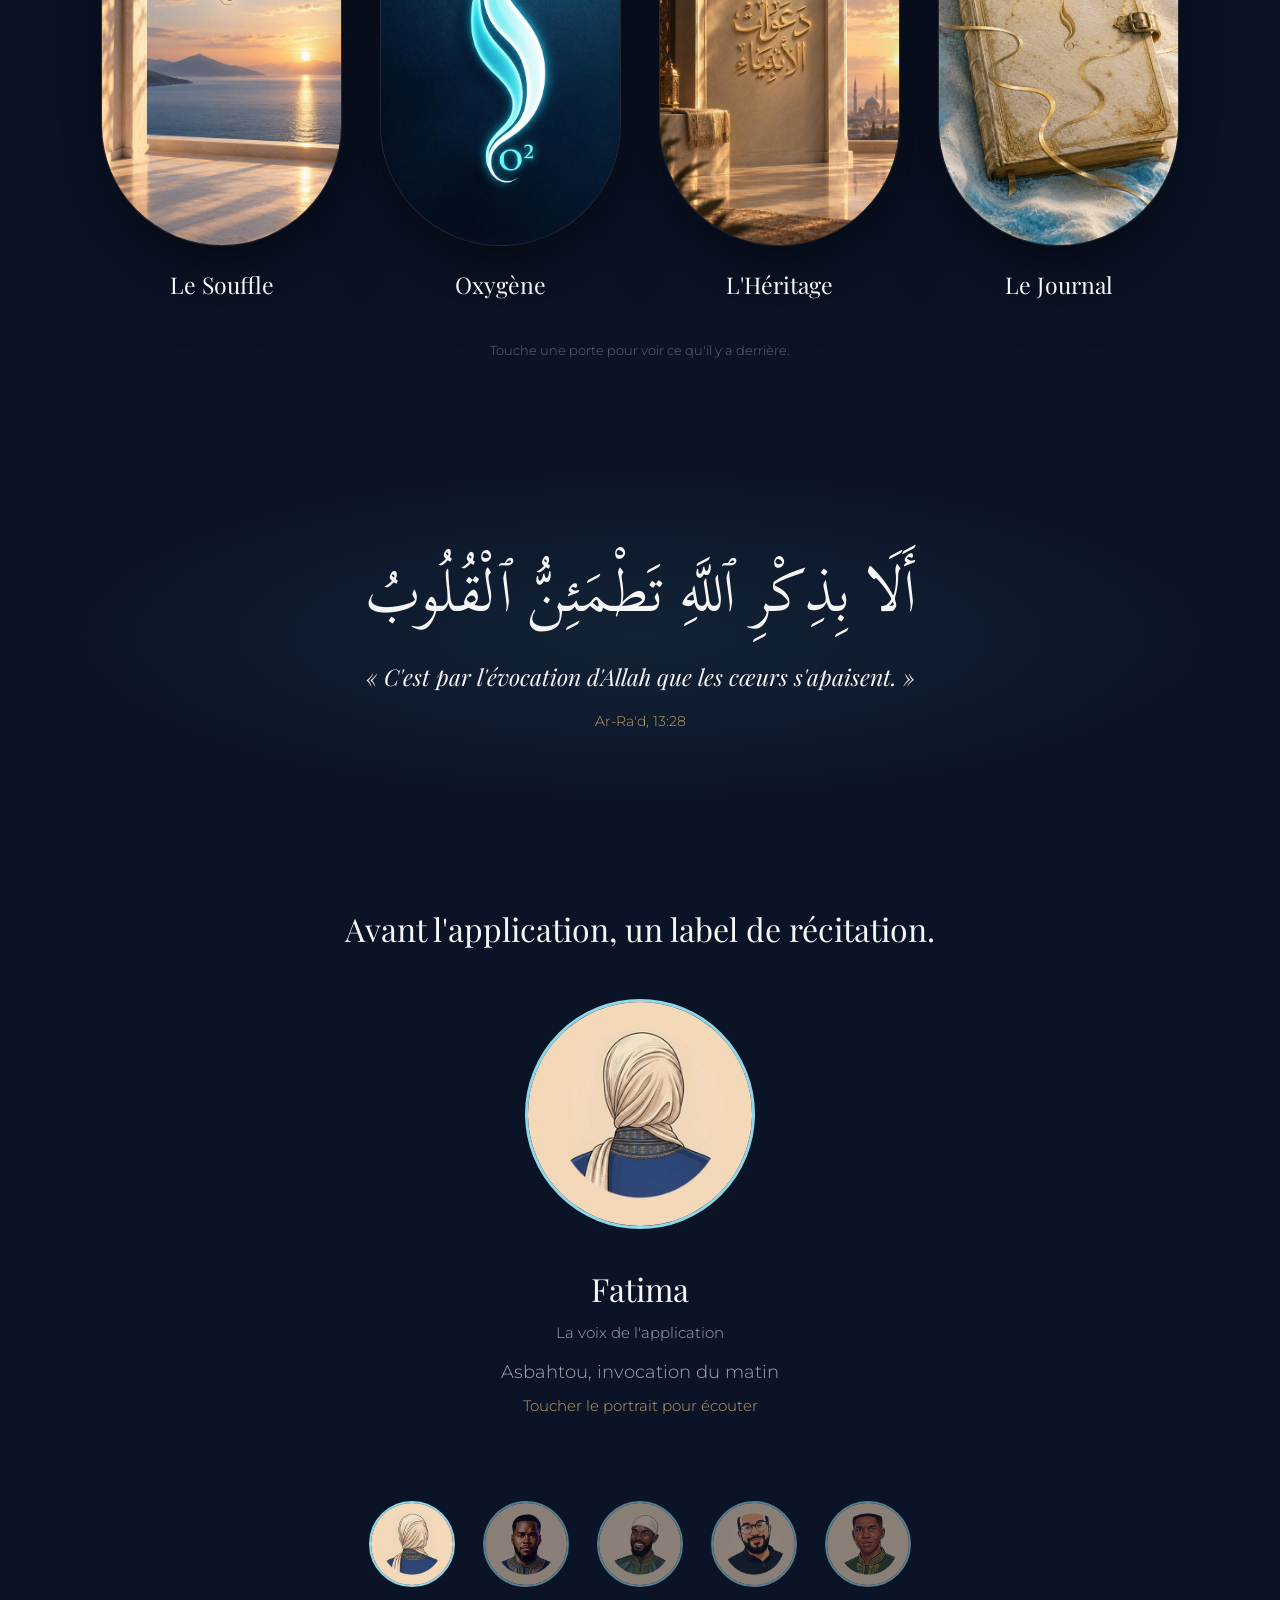
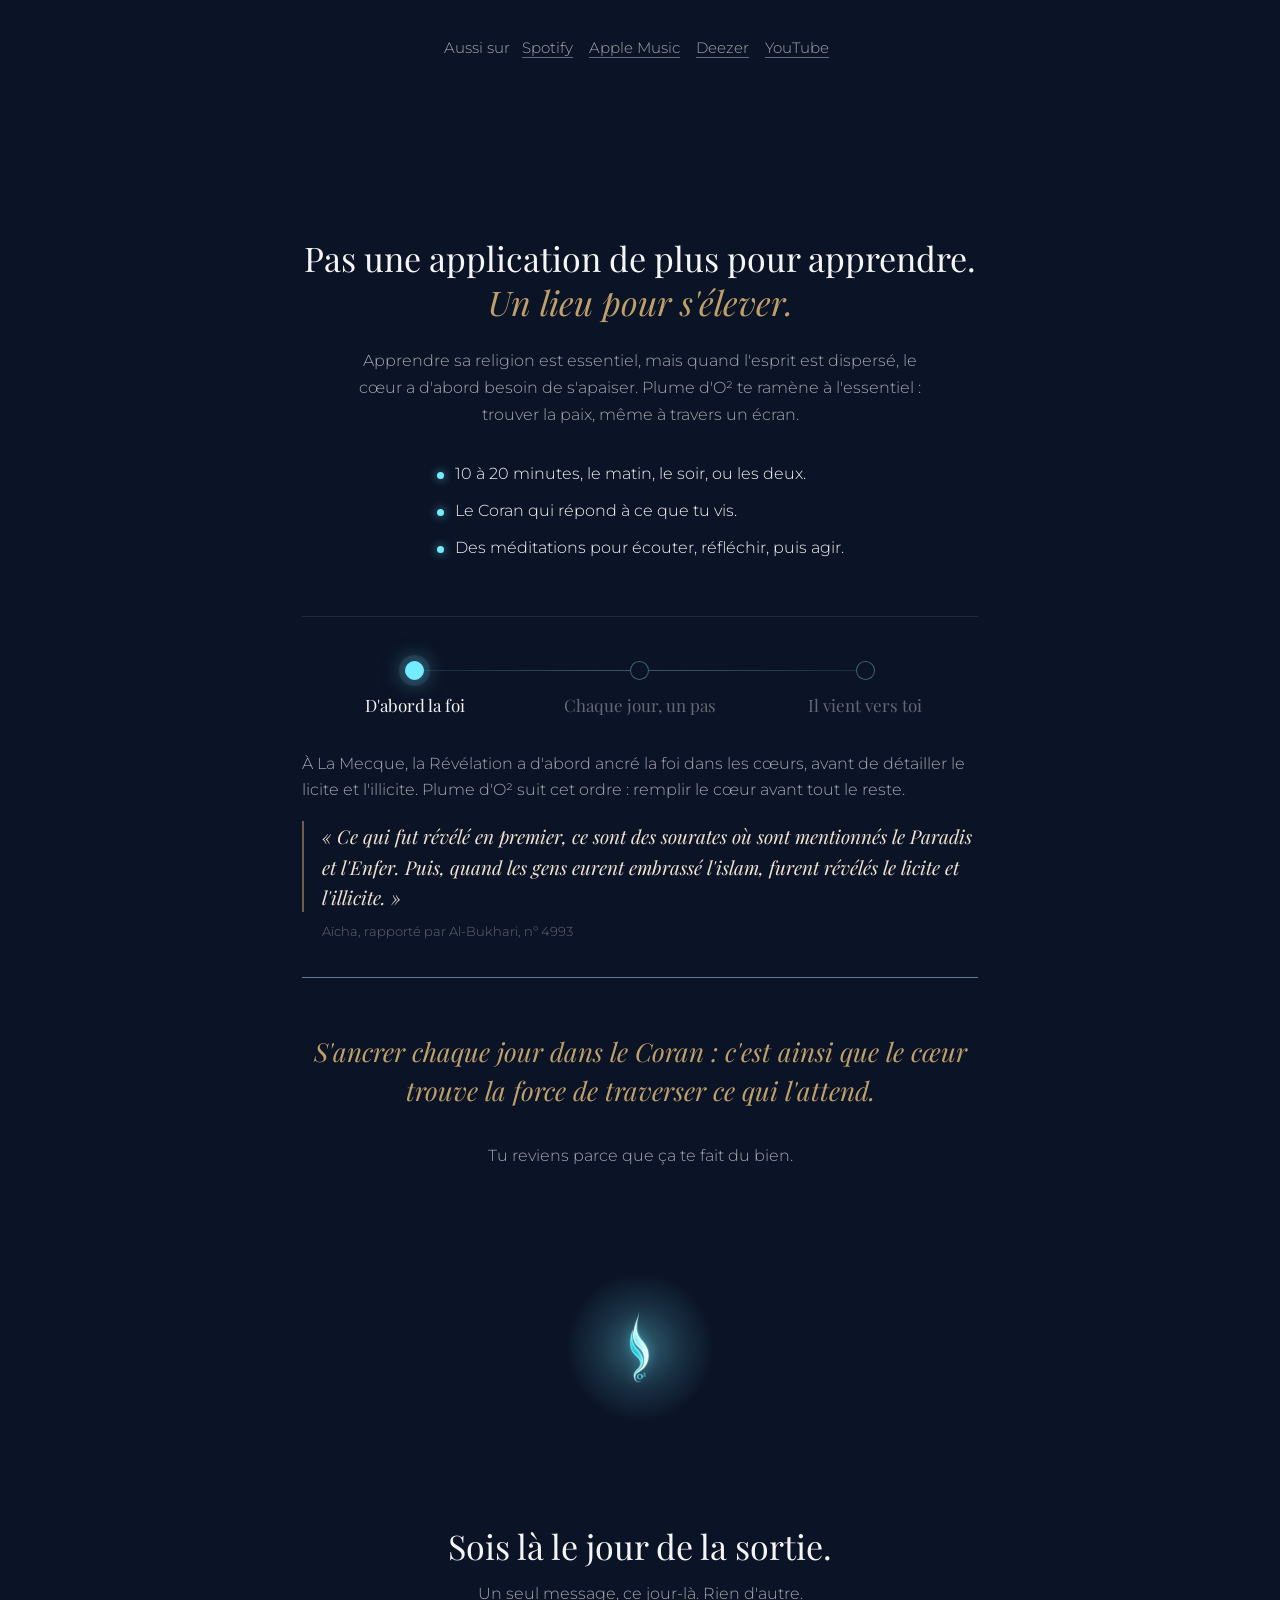
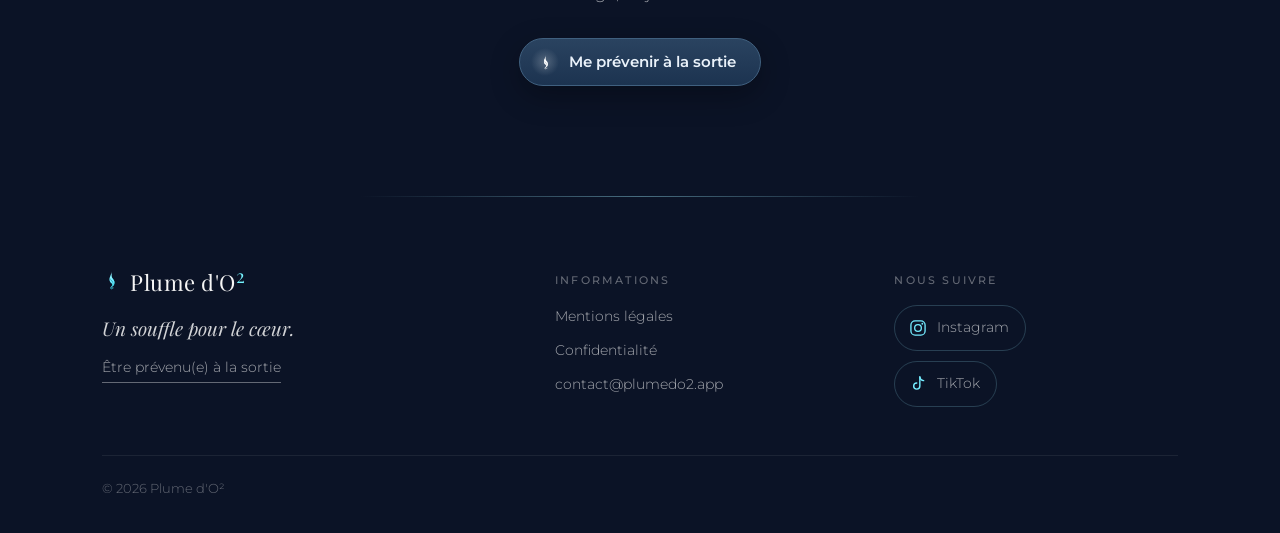
==== commit 576d94a1: "Add files via upload" ====
--- a/index.html
+++ b/index.html
@@ -34,7 +34,8 @@
 <div class="ht">
   <h1>Ce que tu vis mérite <em>plus qu'une citation.</em></h1>
   <p>Tu écris ce que tu traverses. Le Coran te répond.</p>
-  <a class="go" href="https://tally.so/r/WOkGKk" target="_blank" rel="noopener" data-tally-open="WOkGKk" data-tally-layout="modal" data-tally-width="480" data-tally-overlay="1"><span class="halo"><svg class="pw" aria-hidden="true" viewBox="0 0 595.28 851.3" fill="none" xmlns="http://www.w3.org/2000/svg"><path d="M286.35,240.2l-1.15,3.27-1.11-2.61c-.23,1.61-1.01,2.88-2.1,4.26l-.47,1.94-2.19.89-.4,4.73-1.97,5.43c-.23.64-.42,2.76.05,3.18l2.16,1.94c-4.79,2.08-5.49,6.05-6.57,9.66l-3.06,10.25c-1.18,3.95-1.84,7.99-1.32,11.58.4-1.97,1-1.84,1.38-.71l-4.22,20.93-1.53-3.12c-.27-.54-1.63-.27-2.67-.18l2.16-12.91c-3.08,4.4-4.62,8.85-6.63,13.83l-3.07,7.6-8.65,26.42c-4.84,14.77-5.86,30.17-7.56,45.62l-.57,9.74c-.89,15.14,2.38,43.26,8.25,56.7l5.38,12.31c5.59,11.18,12.68,21.36,21.55,30.13l14.9,14.73,14.54,14.46c8.51,8.47,14.69,18.24,18.81,29.73,3.51,9.81,2.99,20.61-.54,30.41-2.88,8-6.66,15.07-12.62,21.18l-21.9,22.46-9.1,11.79c-3.2,4.14-5.29,9.54-6.78,14.67-3.28,11.26-2.8,23.7,1.39,34.38,2.37,6.04,4.9,11.43,8.62,16.42,11.22,15.04,31.78,22.03,47.43,11.47-15.43,4.71-28.98,2.99-39.14-9.83-10.89-13.74-11.56-38.05-.69-50.09l5.79-6.4c7.28-6.17,15.03-10.95,23.19-15.94,28.69-17.53,48.31-36.66,62.15-67.68l6.63-18.92,1,1.7-.59-3.89,4.32-21.21,1.36,3.14c1.81-12.45,1.58-24.24,1.03-36.51-.08-1.85-.39-3.63-.78-5.36.77-4.41-.12-8.4-1.98-12.63l-1.57-3.57c-1.08.19-1.38.35-1.55.09s-.13-1.45.17-1.41l1.73.22-1.53-8.64c-.42-2.37-1.2-4.48-2.02-6.75-.75-2.08-1.39-3.23-3.24-4.37l-1.87-1.16c-.38-.24,1.32-1.48,1.18-1.9l-1.26-3.9c-.99-3.07-2.62-5.73-3.09-9.21-.26-1.9-2.62-4.09-3.58-5.58l-2.93-4.56c-1.97-3.06-3.68-6.25-4.24-9.74l-2.59-2.25c-2.16-1.88-3.42-4.34-4.42-7.13l-2.78-3.08c-1.46-1.61-2.04-2.98-3.46-4.76l-5.74-7.21c.21-.6.6-1.61.28-1.74l-1.73-.68c-1.69-.66-2.23-1.89-3.12-3.59l-2.49-4.76c-.77.08-1.72.28-1.76-.14l-.17-2.06-6.85-5.89-.11-2.31c-.03-.55-2.16-1.04-2.44-1.58l-4.95-9.24-3.15-2.02c-.62-.4.13-1.94.33-2.53l-2.78-5.71-2.65-5.27c-.58-.29-1.96-.76-2-1.29-.04-.43.21-1.62-.04-1.98l-1.14-1.65c-.21-.31.82-1.15.79-1.25l-1.9-1.24c-.36-.24-.42-.98-.57-1.63l-1.21-5.32-3.36-4.75,1.2-2.69c.25-.56-1.5-1.54-1.98-1.84.5-2.24-.17-3.91-1.63-5.55.11-3.66-1.02-7.06-1.71-10.43l-1.57-7.66-1.11-8.97c-.07-.54,1.23-1.89.85-2.26l-1.7-1.63,1.27-2.95c-.52-.65-1.37-1.72-.99-2.15l1.42-1.6c-.7-1.91-.39-3.9.84-5.66l-1.66-1.77c1.18-2.98,1.35-6.35.46-9.64-.7-.46-1.9-1.03-1.7-1.53,1.36-3.34.02-2.94.4-7.39l.47-5.5c.03-.36.69-1.15,1.02-1.06l1.44.37c-1.76-2.37-1.96-5.34.11-7.68l-.65-5.65.81-5.05-2.2,2.67,1.54-10.48,3.39-16.95c2.41-12.05,4.49-23.88,6.31-36.14.66-4.48.76-8.8.27-12.97-1.76,11.42-3.14,22.18-6.45,32.94l-8.41,27.33-8.46,24.23-.43.24ZM285.67,239.17c.34-.83.32-.8.08-.19-1.19.34-1.29.35-1.19.33.06-.01.36.78.36.8,0,.02.57-.34.83-.5l-.08-.44ZM364.62,680.32l.92-7.23c-2.05,2.2-3.09,3.54-5.09,3.42l-7.08-.41c4.62-4.1,8.86-7.57,10.69-12.7,1.52-4.27-.86-8.51-4.91-9.61s-7.7-.6-11.67.93l.23,6.19c1.5-3.16,2.96-5.35,5.5-5.46,3.09-.14,5.28,1.54,5.56,4.97.27,3.21-1.3,7.35-3.72,9.8l-9.68,9.81,19.25.28ZM328.99,702.36c11.88-5.03,15.84-19.31,9.65-30.47-6.67-12-30.87-13.13-39.2.11-5.08,8.07-4.22,19.77,2.85,26.41,7.08,6.64,17.46,7.86,26.7,3.95Z" fill="#fff" opacity="0.5"/><path fill="#fff" d="M286.78,239.96l8.46-24.23,8.41-27.33c3.31-10.76,4.69-21.52,6.45-32.94.49,4.17.39,8.49-.27,12.97-1.82,12.26-3.9,24.09-6.31,36.14l-3.39,16.95-1.54,10.48,2.2-2.67-.81,5.05.65,5.65c-2.08,2.35-1.87,5.31-.11,7.68l-1.44-.37c-.33-.09-.99.7-1.02,1.06l-.47,5.5c-.38,4.45.96,4.05-.4,7.39-.2.51,1,1.07,1.7,1.53.89,3.29.72,6.65-.46,9.64l1.66,1.77c-1.24,1.76-1.55,3.75-.84,5.66l-1.42,1.6c-.38.43.47,1.5.99,2.15l-1.27,2.95,1.7,1.63c.38.37-.92,1.73-.85,2.26l1.11,8.97,1.57,7.66c.69,3.37,1.82,6.77,1.71,10.43,1.46,1.64,2.13,3.3,1.63,5.55.48.3,2.23,1.28,1.98,1.84l-1.2,2.69,3.36,4.75,1.21,5.32c.15.65.21,1.39.57,1.63l1.9,1.24c.03.1-1,.95-.79,1.25l1.14,1.65c.24.35,0,1.55.04,1.98.05.54,1.42,1.01,2,1.29l2.65,5.27,2.78,5.71c-.2.6-.96,2.13-.33,2.53l3.15,2.02,4.95,9.24c.29.54,2.42,1.03,2.44,1.58l.11,2.31,6.85,5.89.17,2.06c.03.42.99.22,1.76.14l2.49,4.76c.89,1.7,1.43,2.93,3.12,3.59l1.73.68c.32.13-.07,1.13-.28,1.74l5.74,7.21c1.42,1.78,2.01,3.15,3.46,4.76l2.78,3.08c1,2.79,2.26,5.26,4.42,7.13l2.59,2.25c.56,3.49,2.27,6.68,4.24,9.74l2.93,4.56c.96,1.49,3.32,3.68,3.58,5.58.47,3.48,2.1,6.15,3.09,9.21l1.26,3.9c.14.43-1.56,1.67-1.18,1.9l1.87,1.16c1.85,1.15,2.49,2.29,3.24,4.37.82,2.26,1.6,4.37,2.02,6.75l1.53,8.64-1.73-.22c-.3-.04-.34,1.16-.17,1.41s.48.1,1.55-.09l1.57,3.57c1.86,4.23,2.75,8.22,1.98,12.63.39,1.72.7,3.51.78,5.36.55,12.26.78,24.06-1.03,36.51l-1.36-3.14-4.32,21.21.59,3.89-1-1.7-6.63,18.92c-13.84,31.02-33.46,50.14-62.15,67.68-8.16,4.98-15.91,9.76-23.19,15.94l-5.79,6.4c-10.88,12.04-10.2,36.35.69,50.09,10.16,12.81,23.71,14.54,39.14,9.83-15.65,10.57-36.21,3.57-47.43-11.47-3.72-4.99-6.25-10.37-8.62-16.42-4.19-10.68-4.67-23.12-1.39-34.38,1.5-5.13,3.59-10.53,6.78-14.67l9.1-11.79,21.9-22.46c5.96-6.11,9.74-13.18,12.62-21.18,3.53-9.8,4.05-20.6.54-30.41-4.12-11.49-10.3-21.26-18.81-29.73l-14.54-14.46-14.9-14.73c-8.87-8.77-15.95-18.96-21.55-30.13l-5.38-12.31c-5.88-13.44-9.14-41.56-8.25-56.7l.57-9.74c1.71-15.46,2.73-30.85,7.56-45.62l8.65-26.42,3.07-7.6c2.01-4.98,3.55-9.43,6.63-13.83l-2.16,12.91c1.04-.08,2.4-.36,2.67.18l1.53,3.12,4.22-20.93c-.38-1.12-.98-1.25-1.38.71-.52-3.59.14-7.63,1.32-11.58l3.06-10.25c1.08-3.61,1.78-7.57,6.57-9.66l-2.16-1.94c-.47-.42-.28-2.54-.05-3.18l1.97-5.43.4-4.73,2.19-.89.47-1.94c1.09-1.38,1.87-2.66,2.1-4.26l1.11,2.61,1.15-3.27-.6-.58c-.26.16-.84.52-.83.5,0-.02-.3-.81-.36-.8-.1.02,0,0,1.19-.33.25-.61.26-.64-.08.19l1.11.79ZM261.4,350.93l.59-.37-.17-4.42-.59.37.17,4.42ZM345.27,567.31l3.76-4.75.75,5.48c1.91-5.66,1.53-10.97.31-16.08.66-.23,1.83-1.9,1.8-2.95l-.29-9.88-.58-.73-.57,6.53c-.73-7.13,1.66-12.72-.21-22.14l-3.57-17.93-1.27,4.17-1.38-5.17,1.62-2.51c.36-.56-.84-2.02-1.08-2.71-2.31-6.77-4.62-13.88-8.12-20.11-4-7.11-7.97-13.66-13.75-19.38l-18.95-18.77c-14.84-14.71-24.99-25-33.47-45.32-2.98-7.16-4.69-14.85-6.34-22.05l-3.05,2.74c-2.75,2.47.87,7.97-2.6,10.06l1.78,9.29c1.16-.03,2.12.13,1.83.43l-1.52,1.61c2.21,9.05,4.99,18.25,9.45,26.57,2.95,5.52,5.47,10.84,9.41,15.56l12.24,14.68,10.57,11.1,9,9.8,7.42,8.83c9.24,10.99,16.3,23.89,20.55,37.71,2.49,8.08,3.75,16,4.79,24.3,1.72,13.73-1.94,31.96-6.59,45.41,2.3-.14,4.07-.22,6.03.59,2.68-4.87,4.5-10.94,5.77-17.39-.27-1.29-.71-1.4-1.07-.04l-2.71-6.97ZM319.29,616.6l-9.76,8.94c-.61.55-2.02,2.07-1.58,2.68.38.52,1.46,1.53,1.96,1.83,10.71-6.97,19.57-16.09,26.96-26.31.32-.45,1.43-1.45,1.18-1.84l-1.04-1.67,2.29-5.04c.26-.58.7-1.52.31-1.74l-1.59-.92c-.38-.22-1.94-.31-1.82.1l.64,2.1-2,1.19-8.45,12.95c-.3.46-.23,2.22.22,2.24l2.48.1-4.82,5.89c-1.11-1.17-1.88-2.14-2.55-1.98-.56.13-1.89,1.01-2.43,1.5ZM286.94,649.03c4.1-4.35,7.69-7.57,12.5-11.19-.35-.58-1.53-1.92-2.26-2.57-6.08,4.78-11.28,9.85-15.53,16.61,2.52.72,3.81-1.29,5.28-2.86ZM282.14,654.85c.22-.37.7-1.61.38-1.68l-1.39-.32c-.37-.08-6.01,8.23-6.37,14.59l7.38-12.59Z"/><path fill="#fff" d="M328.99,702.36c-9.24,3.91-19.63,2.69-26.7-3.95-7.07-6.64-7.94-18.34-2.85-26.41,8.33-13.23,32.54-12.11,39.2-.11,6.2,11.15,2.23,25.44-9.65,30.47ZM327.49,699.02c6.62-4.72,6.81-19.14,2.29-26.86-4.06-6.91-15.21-9.41-20.95-2.97s-5.28,16.86-1.52,24.15c3.8,7.35,13.31,10.57,20.19,5.67Z"/><path fill="#fff" d="M364.62,680.32l-19.25-.28,9.68-9.81c2.41-2.45,3.98-6.59,3.72-9.8-.29-3.44-2.47-5.11-5.56-4.97-2.53.12-4,2.3-5.5,5.46l-.23-6.19c3.97-1.53,7.72-2.01,11.67-.93s6.43,5.34,4.91,9.61c-1.83,5.14-6.07,8.6-10.69,12.7l7.08.41c2,.11,3.04-1.22,5.09-3.42l-.92,7.23Z"/><path fill="#fff" d="M346.6,549.6c-.09,2.85,1.4,5.91-1.81,7.67l.04-11.01c1.03.48,1.85.72,1.84,1.11l-.07,2.23Z"/></svg></span>Me prévenir à la sortie</a>
+  <div class="loop" aria-label="Comment ça marche"><div class="st"><i></i><span>Tu écris ce que tu vis</span></div><div class="st"><i class="g"></i><span>Un verset te répond</span></div><div class="st"><i class="c"></i><span>Une invocation, un récit</span></div><div class="st"><i class="w"></i><span>Une action concrète</span></div></div>
+    <a class="go" href="https://tally.so/r/WOkGKk" target="_blank" rel="noopener" data-tally-open="WOkGKk" data-tally-layout="modal" data-tally-width="480" data-tally-overlay="1"><span class="halo"><svg class="pw" aria-hidden="true" viewBox="0 0 595.28 851.3" fill="none" xmlns="http://www.w3.org/2000/svg"><path d="M286.35,240.2l-1.15,3.27-1.11-2.61c-.23,1.61-1.01,2.88-2.1,4.26l-.47,1.94-2.19.89-.4,4.73-1.97,5.43c-.23.64-.42,2.76.05,3.18l2.16,1.94c-4.79,2.08-5.49,6.05-6.57,9.66l-3.06,10.25c-1.18,3.95-1.84,7.99-1.32,11.58.4-1.97,1-1.84,1.38-.71l-4.22,20.93-1.53-3.12c-.27-.54-1.63-.27-2.67-.18l2.16-12.91c-3.08,4.4-4.62,8.85-6.63,13.83l-3.07,7.6-8.65,26.42c-4.84,14.77-5.86,30.17-7.56,45.62l-.57,9.74c-.89,15.14,2.38,43.26,8.25,56.7l5.38,12.31c5.59,11.18,12.68,21.36,21.55,30.13l14.9,14.73,14.54,14.46c8.51,8.47,14.69,18.24,18.81,29.73,3.51,9.81,2.99,20.61-.54,30.41-2.88,8-6.66,15.07-12.62,21.18l-21.9,22.46-9.1,11.79c-3.2,4.14-5.29,9.54-6.78,14.67-3.28,11.26-2.8,23.7,1.39,34.38,2.37,6.04,4.9,11.43,8.62,16.42,11.22,15.04,31.78,22.03,47.43,11.47-15.43,4.71-28.98,2.99-39.14-9.83-10.89-13.74-11.56-38.05-.69-50.09l5.79-6.4c7.28-6.17,15.03-10.95,23.19-15.94,28.69-17.53,48.31-36.66,62.15-67.68l6.63-18.92,1,1.7-.59-3.89,4.32-21.21,1.36,3.14c1.81-12.45,1.58-24.24,1.03-36.51-.08-1.85-.39-3.63-.78-5.36.77-4.41-.12-8.4-1.98-12.63l-1.57-3.57c-1.08.19-1.38.35-1.55.09s-.13-1.45.17-1.41l1.73.22-1.53-8.64c-.42-2.37-1.2-4.48-2.02-6.75-.75-2.08-1.39-3.23-3.24-4.37l-1.87-1.16c-.38-.24,1.32-1.48,1.18-1.9l-1.26-3.9c-.99-3.07-2.62-5.73-3.09-9.21-.26-1.9-2.62-4.09-3.58-5.58l-2.93-4.56c-1.97-3.06-3.68-6.25-4.24-9.74l-2.59-2.25c-2.16-1.88-3.42-4.34-4.42-7.13l-2.78-3.08c-1.46-1.61-2.04-2.98-3.46-4.76l-5.74-7.21c.21-.6.6-1.61.28-1.74l-1.73-.68c-1.69-.66-2.23-1.89-3.12-3.59l-2.49-4.76c-.77.08-1.72.28-1.76-.14l-.17-2.06-6.85-5.89-.11-2.31c-.03-.55-2.16-1.04-2.44-1.58l-4.95-9.24-3.15-2.02c-.62-.4.13-1.94.33-2.53l-2.78-5.71-2.65-5.27c-.58-.29-1.96-.76-2-1.29-.04-.43.21-1.62-.04-1.98l-1.14-1.65c-.21-.31.82-1.15.79-1.25l-1.9-1.24c-.36-.24-.42-.98-.57-1.63l-1.21-5.32-3.36-4.75,1.2-2.69c.25-.56-1.5-1.54-1.98-1.84.5-2.24-.17-3.91-1.63-5.55.11-3.66-1.02-7.06-1.71-10.43l-1.57-7.66-1.11-8.97c-.07-.54,1.23-1.89.85-2.26l-1.7-1.63,1.27-2.95c-.52-.65-1.37-1.72-.99-2.15l1.42-1.6c-.7-1.91-.39-3.9.84-5.66l-1.66-1.77c1.18-2.98,1.35-6.35.46-9.64-.7-.46-1.9-1.03-1.7-1.53,1.36-3.34.02-2.94.4-7.39l.47-5.5c.03-.36.69-1.15,1.02-1.06l1.44.37c-1.76-2.37-1.96-5.34.11-7.68l-.65-5.65.81-5.05-2.2,2.67,1.54-10.48,3.39-16.95c2.41-12.05,4.49-23.88,6.31-36.14.66-4.48.76-8.8.27-12.97-1.76,11.42-3.14,22.18-6.45,32.94l-8.41,27.33-8.46,24.23-.43.24ZM285.67,239.17c.34-.83.32-.8.08-.19-1.19.34-1.29.35-1.19.33.06-.01.36.78.36.8,0,.02.57-.34.83-.5l-.08-.44ZM364.62,680.32l.92-7.23c-2.05,2.2-3.09,3.54-5.09,3.42l-7.08-.41c4.62-4.1,8.86-7.57,10.69-12.7,1.52-4.27-.86-8.51-4.91-9.61s-7.7-.6-11.67.93l.23,6.19c1.5-3.16,2.96-5.35,5.5-5.46,3.09-.14,5.28,1.54,5.56,4.97.27,3.21-1.3,7.35-3.72,9.8l-9.68,9.81,19.25.28ZM328.99,702.36c11.88-5.03,15.84-19.31,9.65-30.47-6.67-12-30.87-13.13-39.2.11-5.08,8.07-4.22,19.77,2.85,26.41,7.08,6.64,17.46,7.86,26.7,3.95Z" fill="#fff" opacity="0.5"/><path fill="#fff" d="M286.78,239.96l8.46-24.23,8.41-27.33c3.31-10.76,4.69-21.52,6.45-32.94.49,4.17.39,8.49-.27,12.97-1.82,12.26-3.9,24.09-6.31,36.14l-3.39,16.95-1.54,10.48,2.2-2.67-.81,5.05.65,5.65c-2.08,2.35-1.87,5.31-.11,7.68l-1.44-.37c-.33-.09-.99.7-1.02,1.06l-.47,5.5c-.38,4.45.96,4.05-.4,7.39-.2.51,1,1.07,1.7,1.53.89,3.29.72,6.65-.46,9.64l1.66,1.77c-1.24,1.76-1.55,3.75-.84,5.66l-1.42,1.6c-.38.43.47,1.5.99,2.15l-1.27,2.95,1.7,1.63c.38.37-.92,1.73-.85,2.26l1.11,8.97,1.57,7.66c.69,3.37,1.82,6.77,1.71,10.43,1.46,1.64,2.13,3.3,1.63,5.55.48.3,2.23,1.28,1.98,1.84l-1.2,2.69,3.36,4.75,1.21,5.32c.15.65.21,1.39.57,1.63l1.9,1.24c.03.1-1,.95-.79,1.25l1.14,1.65c.24.35,0,1.55.04,1.98.05.54,1.42,1.01,2,1.29l2.65,5.27,2.78,5.71c-.2.6-.96,2.13-.33,2.53l3.15,2.02,4.95,9.24c.29.54,2.42,1.03,2.44,1.58l.11,2.31,6.85,5.89.17,2.06c.03.42.99.22,1.76.14l2.49,4.76c.89,1.7,1.43,2.93,3.12,3.59l1.73.68c.32.13-.07,1.13-.28,1.74l5.74,7.21c1.42,1.78,2.01,3.15,3.46,4.76l2.78,3.08c1,2.79,2.26,5.26,4.42,7.13l2.59,2.25c.56,3.49,2.27,6.68,4.24,9.74l2.93,4.56c.96,1.49,3.32,3.68,3.58,5.58.47,3.48,2.1,6.15,3.09,9.21l1.26,3.9c.14.43-1.56,1.67-1.18,1.9l1.87,1.16c1.85,1.15,2.49,2.29,3.24,4.37.82,2.26,1.6,4.37,2.02,6.75l1.53,8.64-1.73-.22c-.3-.04-.34,1.16-.17,1.41s.48.1,1.55-.09l1.57,3.57c1.86,4.23,2.75,8.22,1.98,12.63.39,1.72.7,3.51.78,5.36.55,12.26.78,24.06-1.03,36.51l-1.36-3.14-4.32,21.21.59,3.89-1-1.7-6.63,18.92c-13.84,31.02-33.46,50.14-62.15,67.68-8.16,4.98-15.91,9.76-23.19,15.94l-5.79,6.4c-10.88,12.04-10.2,36.35.69,50.09,10.16,12.81,23.71,14.54,39.14,9.83-15.65,10.57-36.21,3.57-47.43-11.47-3.72-4.99-6.25-10.37-8.62-16.42-4.19-10.68-4.67-23.12-1.39-34.38,1.5-5.13,3.59-10.53,6.78-14.67l9.1-11.79,21.9-22.46c5.96-6.11,9.74-13.18,12.62-21.18,3.53-9.8,4.05-20.6.54-30.41-4.12-11.49-10.3-21.26-18.81-29.73l-14.54-14.46-14.9-14.73c-8.87-8.77-15.95-18.96-21.55-30.13l-5.38-12.31c-5.88-13.44-9.14-41.56-8.25-56.7l.57-9.74c1.71-15.46,2.73-30.85,7.56-45.62l8.65-26.42,3.07-7.6c2.01-4.98,3.55-9.43,6.63-13.83l-2.16,12.91c1.04-.08,2.4-.36,2.67.18l1.53,3.12,4.22-20.93c-.38-1.12-.98-1.25-1.38.71-.52-3.59.14-7.63,1.32-11.58l3.06-10.25c1.08-3.61,1.78-7.57,6.57-9.66l-2.16-1.94c-.47-.42-.28-2.54-.05-3.18l1.97-5.43.4-4.73,2.19-.89.47-1.94c1.09-1.38,1.87-2.66,2.1-4.26l1.11,2.61,1.15-3.27-.6-.58c-.26.16-.84.52-.83.5,0-.02-.3-.81-.36-.8-.1.02,0,0,1.19-.33.25-.61.26-.64-.08.19l1.11.79ZM261.4,350.93l.59-.37-.17-4.42-.59.37.17,4.42ZM345.27,567.31l3.76-4.75.75,5.48c1.91-5.66,1.53-10.97.31-16.08.66-.23,1.83-1.9,1.8-2.95l-.29-9.88-.58-.73-.57,6.53c-.73-7.13,1.66-12.72-.21-22.14l-3.57-17.93-1.27,4.17-1.38-5.17,1.62-2.51c.36-.56-.84-2.02-1.08-2.71-2.31-6.77-4.62-13.88-8.12-20.11-4-7.11-7.97-13.66-13.75-19.38l-18.95-18.77c-14.84-14.71-24.99-25-33.47-45.32-2.98-7.16-4.69-14.85-6.34-22.05l-3.05,2.74c-2.75,2.47.87,7.97-2.6,10.06l1.78,9.29c1.16-.03,2.12.13,1.83.43l-1.52,1.61c2.21,9.05,4.99,18.25,9.45,26.57,2.95,5.52,5.47,10.84,9.41,15.56l12.24,14.68,10.57,11.1,9,9.8,7.42,8.83c9.24,10.99,16.3,23.89,20.55,37.71,2.49,8.08,3.75,16,4.79,24.3,1.72,13.73-1.94,31.96-6.59,45.41,2.3-.14,4.07-.22,6.03.59,2.68-4.87,4.5-10.94,5.77-17.39-.27-1.29-.71-1.4-1.07-.04l-2.71-6.97ZM319.29,616.6l-9.76,8.94c-.61.55-2.02,2.07-1.58,2.68.38.52,1.46,1.53,1.96,1.83,10.71-6.97,19.57-16.09,26.96-26.31.32-.45,1.43-1.45,1.18-1.84l-1.04-1.67,2.29-5.04c.26-.58.7-1.52.31-1.74l-1.59-.92c-.38-.22-1.94-.31-1.82.1l.64,2.1-2,1.19-8.45,12.95c-.3.46-.23,2.22.22,2.24l2.48.1-4.82,5.89c-1.11-1.17-1.88-2.14-2.55-1.98-.56.13-1.89,1.01-2.43,1.5ZM286.94,649.03c4.1-4.35,7.69-7.57,12.5-11.19-.35-.58-1.53-1.92-2.26-2.57-6.08,4.78-11.28,9.85-15.53,16.61,2.52.72,3.81-1.29,5.28-2.86ZM282.14,654.85c.22-.37.7-1.61.38-1.68l-1.39-.32c-.37-.08-6.01,8.23-6.37,14.59l7.38-12.59Z"/><path fill="#fff" d="M328.99,702.36c-9.24,3.91-19.63,2.69-26.7-3.95-7.07-6.64-7.94-18.34-2.85-26.41,8.33-13.23,32.54-12.11,39.2-.11,6.2,11.15,2.23,25.44-9.65,30.47ZM327.49,699.02c6.62-4.72,6.81-19.14,2.29-26.86-4.06-6.91-15.21-9.41-20.95-2.97s-5.28,16.86-1.52,24.15c3.8,7.35,13.31,10.57,20.19,5.67Z"/><path fill="#fff" d="M364.62,680.32l-19.25-.28,9.68-9.81c2.41-2.45,3.98-6.59,3.72-9.8-.29-3.44-2.47-5.11-5.56-4.97-2.53.12-4,2.3-5.5,5.46l-.23-6.19c3.97-1.53,7.72-2.01,11.67-.93s6.43,5.34,4.91,9.61c-1.83,5.14-6.07,8.6-10.69,12.7l7.08.41c2,.11,3.04-1.22,5.09-3.42l-.92,7.23Z"/><path fill="#fff" d="M346.6,549.6c-.09,2.85,1.4,5.91-1.81,7.67l.04-11.01c1.03.48,1.85.72,1.84,1.11l-.07,2.23Z"/></svg></span>Me prévenir à la sortie</a>
   <p class="small">Sortie avant le Ramadan 2027.</p>
 </div>
 <figure class="hero-card"><div class="hc-glow" aria-hidden="true"></div><p class="hc-ar" lang="ar" dir="rtl">فَإِنِّي قَرِيبٌ أُجِيبُ دَعْوَةَ الدَّاعِ إِذَا دَعَانِ</p><p class="hc-tr">«&nbsp;Je suis tout proche&nbsp;: Je réponds à l'appel de celui qui Me prie quand il Me prie.&nbsp;»</p><p class="hc-ref">Al-Baqara, 2:186</p><svg class="hc-pw" aria-hidden="true" viewBox="0 0 595.28 851.3" fill="none" xmlns="http://www.w3.org/2000/svg"><path d="M286.35,240.2l-1.15,3.27-1.11-2.61c-.23,1.61-1.01,2.88-2.1,4.26l-.47,1.94-2.19.89-.4,4.73-1.97,5.43c-.23.64-.42,2.76.05,3.18l2.16,1.94c-4.79,2.08-5.49,6.05-6.57,9.66l-3.06,10.25c-1.18,3.95-1.84,7.99-1.32,11.58.4-1.97,1-1.84,1.38-.71l-4.22,20.93-1.53-3.12c-.27-.54-1.63-.27-2.67-.18l2.16-12.91c-3.08,4.4-4.62,8.85-6.63,13.83l-3.07,7.6-8.65,26.42c-4.84,14.77-5.86,30.17-7.56,45.62l-.57,9.74c-.89,15.14,2.38,43.26,8.25,56.7l5.38,12.31c5.59,11.18,12.68,21.36,21.55,30.13l14.9,14.73,14.54,14.46c8.51,8.47,14.69,18.24,18.81,29.73,3.51,9.81,2.99,20.61-.54,30.41-2.88,8-6.66,15.07-12.62,21.18l-21.9,22.46-9.1,11.79c-3.2,4.14-5.29,9.54-6.78,14.67-3.28,11.26-2.8,23.7,1.39,34.38,2.37,6.04,4.9,11.43,8.62,16.42,11.22,15.04,31.78,22.03,47.43,11.47-15.43,4.71-28.98,2.99-39.14-9.83-10.89-13.74-11.56-38.05-.69-50.09l5.79-6.4c7.28-6.17,15.03-10.95,23.19-15.94,28.69-17.53,48.31-36.66,62.15-67.68l6.63-18.92,1,1.7-.59-3.89,4.32-21.21,1.36,3.14c1.81-12.45,1.58-24.24,1.03-36.51-.08-1.85-.39-3.63-.78-5.36.77-4.41-.12-8.4-1.98-12.63l-1.57-3.57c-1.08.19-1.38.35-1.55.09s-.13-1.45.17-1.41l1.73.22-1.53-8.64c-.42-2.37-1.2-4.48-2.02-6.75-.75-2.08-1.39-3.23-3.24-4.37l-1.87-1.16c-.38-.24,1.32-1.48,1.18-1.9l-1.26-3.9c-.99-3.07-2.62-5.73-3.09-9.21-.26-1.9-2.62-4.09-3.58-5.58l-2.93-4.56c-1.97-3.06-3.68-6.25-4.24-9.74l-2.59-2.25c-2.16-1.88-3.42-4.34-4.42-7.13l-2.78-3.08c-1.46-1.61-2.04-2.98-3.46-4.76l-5.74-7.21c.21-.6.6-1.61.28-1.74l-1.73-.68c-1.69-.66-2.23-1.89-3.12-3.59l-2.49-4.76c-.77.08-1.72.28-1.76-.14l-.17-2.06-6.85-5.89-.11-2.31c-.03-.55-2.16-1.04-2.44-1.58l-4.95-9.24-3.15-2.02c-.62-.4.13-1.94.33-2.53l-2.78-5.71-2.65-5.27c-.58-.29-1.96-.76-2-1.29-.04-.43.21-1.62-.04-1.98l-1.14-1.65c-.21-.31.82-1.15.79-1.25l-1.9-1.24c-.36-.24-.42-.98-.57-1.63l-1.21-5.32-3.36-4.75,1.2-2.69c.25-.56-1.5-1.54-1.98-1.84.5-2.24-.17-3.91-1.63-5.55.11-3.66-1.02-7.06-1.71-10.43l-1.57-7.66-1.11-8.97c-.07-.54,1.23-1.89.85-2.26l-1.7-1.63,1.27-2.95c-.52-.65-1.37-1.72-.99-2.15l1.42-1.6c-.7-1.91-.39-3.9.84-5.66l-1.66-1.77c1.18-2.98,1.35-6.35.46-9.64-.7-.46-1.9-1.03-1.7-1.53,1.36-3.34.02-2.94.4-7.39l.47-5.5c.03-.36.69-1.15,1.02-1.06l1.44.37c-1.76-2.37-1.96-5.34.11-7.68l-.65-5.65.81-5.05-2.2,2.67,1.54-10.48,3.39-16.95c2.41-12.05,4.49-23.88,6.31-36.14.66-4.48.76-8.8.27-12.97-1.76,11.42-3.14,22.18-6.45,32.94l-8.41,27.33-8.46,24.23-.43.24ZM285.67,239.17c.34-.83.32-.8.08-.19-1.19.34-1.29.35-1.19.33.06-.01.36.78.36.8,0,.02.57-.34.83-.5l-.08-.44ZM364.62,680.32l.92-7.23c-2.05,2.2-3.09,3.54-5.09,3.42l-7.08-.41c4.62-4.1,8.86-7.57,10.69-12.7,1.52-4.27-.86-8.51-4.91-9.61s-7.7-.6-11.67.93l.23,6.19c1.5-3.16,2.96-5.35,5.5-5.46,3.09-.14,5.28,1.54,5.56,4.97.27,3.21-1.3,7.35-3.72,9.8l-9.68,9.81,19.25.28ZM328.99,702.36c11.88-5.03,15.84-19.31,9.65-30.47-6.67-12-30.87-13.13-39.2.11-5.08,8.07-4.22,19.77,2.85,26.41,7.08,6.64,17.46,7.86,26.7,3.95Z" fill="#fff" opacity="0.5"/><path fill="#fff" d="M286.78,239.96l8.46-24.23,8.41-27.33c3.31-10.76,4.69-21.52,6.45-32.94.49,4.17.39,8.49-.27,12.97-1.82,12.26-3.9,24.09-6.31,36.14l-3.39,16.95-1.54,10.48,2.2-2.67-.81,5.05.65,5.65c-2.08,2.35-1.87,5.31-.11,7.68l-1.44-.37c-.33-.09-.99.7-1.02,1.06l-.47,5.5c-.38,4.45.96,4.05-.4,7.39-.2.51,1,1.07,1.7,1.53.89,3.29.72,6.65-.46,9.64l1.66,1.77c-1.24,1.76-1.55,3.75-.84,5.66l-1.42,1.6c-.38.43.47,1.5.99,2.15l-1.27,2.95,1.7,1.63c.38.37-.92,1.73-.85,2.26l1.11,8.97,1.57,7.66c.69,3.37,1.82,6.77,1.71,10.43,1.46,1.64,2.13,3.3,1.63,5.55.48.3,2.23,1.28,1.98,1.84l-1.2,2.69,3.36,4.75,1.21,5.32c.15.65.21,1.39.57,1.63l1.9,1.24c.03.1-1,.95-.79,1.25l1.14,1.65c.24.35,0,1.55.04,1.98.05.54,1.42,1.01,2,1.29l2.65,5.27,2.78,5.71c-.2.6-.96,2.13-.33,2.53l3.15,2.02,4.95,9.24c.29.54,2.42,1.03,2.44,1.58l.11,2.31,6.85,5.89.17,2.06c.03.42.99.22,1.76.14l2.49,4.76c.89,1.7,1.43,2.93,3.12,3.59l1.73.68c.32.13-.07,1.13-.28,1.74l5.74,7.21c1.42,1.78,2.01,3.15,3.46,4.76l2.78,3.08c1,2.79,2.26,5.26,4.42,7.13l2.59,2.25c.56,3.49,2.27,6.68,4.24,9.74l2.93,4.56c.96,1.49,3.32,3.68,3.58,5.58.47,3.48,2.1,6.15,3.09,9.21l1.26,3.9c.14.43-1.56,1.67-1.18,1.9l1.87,1.16c1.85,1.15,2.49,2.29,3.24,4.37.82,2.26,1.6,4.37,2.02,6.75l1.53,8.64-1.73-.22c-.3-.04-.34,1.16-.17,1.41s.48.1,1.55-.09l1.57,3.57c1.86,4.23,2.75,8.22,1.98,12.63.39,1.72.7,3.51.78,5.36.55,12.26.78,24.06-1.03,36.51l-1.36-3.14-4.32,21.21.59,3.89-1-1.7-6.63,18.92c-13.84,31.02-33.46,50.14-62.15,67.68-8.16,4.98-15.91,9.76-23.19,15.94l-5.79,6.4c-10.88,12.04-10.2,36.35.69,50.09,10.16,12.81,23.71,14.54,39.14,9.83-15.65,10.57-36.21,3.57-47.43-11.47-3.72-4.99-6.25-10.37-8.62-16.42-4.19-10.68-4.67-23.12-1.39-34.38,1.5-5.13,3.59-10.53,6.78-14.67l9.1-11.79,21.9-22.46c5.96-6.11,9.74-13.18,12.62-21.18,3.53-9.8,4.05-20.6.54-30.41-4.12-11.49-10.3-21.26-18.81-29.73l-14.54-14.46-14.9-14.73c-8.87-8.77-15.95-18.96-21.55-30.13l-5.38-12.31c-5.88-13.44-9.14-41.56-8.25-56.7l.57-9.74c1.71-15.46,2.73-30.85,7.56-45.62l8.65-26.42,3.07-7.6c2.01-4.98,3.55-9.43,6.63-13.83l-2.16,12.91c1.04-.08,2.4-.36,2.67.18l1.53,3.12,4.22-20.93c-.38-1.12-.98-1.25-1.38.71-.52-3.59.14-7.63,1.32-11.58l3.06-10.25c1.08-3.61,1.78-7.57,6.57-9.66l-2.16-1.94c-.47-.42-.28-2.54-.05-3.18l1.97-5.43.4-4.73,2.19-.89.47-1.94c1.09-1.38,1.87-2.66,2.1-4.26l1.11,2.61,1.15-3.27-.6-.58c-.26.16-.84.52-.83.5,0-.02-.3-.81-.36-.8-.1.02,0,0,1.19-.33.25-.61.26-.64-.08.19l1.11.79ZM261.4,350.93l.59-.37-.17-4.42-.59.37.17,4.42ZM345.27,567.31l3.76-4.75.75,5.48c1.91-5.66,1.53-10.97.31-16.08.66-.23,1.83-1.9,1.8-2.95l-.29-9.88-.58-.73-.57,6.53c-.73-7.13,1.66-12.72-.21-22.14l-3.57-17.93-1.27,4.17-1.38-5.17,1.62-2.51c.36-.56-.84-2.02-1.08-2.71-2.31-6.77-4.62-13.88-8.12-20.11-4-7.11-7.97-13.66-13.75-19.38l-18.95-18.77c-14.84-14.71-24.99-25-33.47-45.32-2.98-7.16-4.69-14.85-6.34-22.05l-3.05,2.74c-2.75,2.47.87,7.97-2.6,10.06l1.78,9.29c1.16-.03,2.12.13,1.83.43l-1.52,1.61c2.21,9.05,4.99,18.25,9.45,26.57,2.95,5.52,5.47,10.84,9.41,15.56l12.24,14.68,10.57,11.1,9,9.8,7.42,8.83c9.24,10.99,16.3,23.89,20.55,37.71,2.49,8.08,3.75,16,4.79,24.3,1.72,13.73-1.94,31.96-6.59,45.41,2.3-.14,4.07-.22,6.03.59,2.68-4.87,4.5-10.94,5.77-17.39-.27-1.29-.71-1.4-1.07-.04l-2.71-6.97ZM319.29,616.6l-9.76,8.94c-.61.55-2.02,2.07-1.58,2.68.38.52,1.46,1.53,1.96,1.83,10.71-6.97,19.57-16.09,26.96-26.31.32-.45,1.43-1.45,1.18-1.84l-1.04-1.67,2.29-5.04c.26-.58.7-1.52.31-1.74l-1.59-.92c-.38-.22-1.94-.31-1.82.1l.64,2.1-2,1.19-8.45,12.95c-.3.46-.23,2.22.22,2.24l2.48.1-4.82,5.89c-1.11-1.17-1.88-2.14-2.55-1.98-.56.13-1.89,1.01-2.43,1.5ZM286.94,649.03c4.1-4.35,7.69-7.57,12.5-11.19-.35-.58-1.53-1.92-2.26-2.57-6.08,4.78-11.28,9.85-15.53,16.61,2.52.72,3.81-1.29,5.28-2.86ZM282.14,654.85c.22-.37.7-1.61.38-1.68l-1.39-.32c-.37-.08-6.01,8.23-6.37,14.59l7.38-12.59Z"/><path fill="#fff" d="M328.99,702.36c-9.24,3.91-19.63,2.69-26.7-3.95-7.07-6.64-7.94-18.34-2.85-26.41,8.33-13.23,32.54-12.11,39.2-.11,6.2,11.15,2.23,25.44-9.65,30.47ZM327.49,699.02c6.62-4.72,6.81-19.14,2.29-26.86-4.06-6.91-15.21-9.41-20.95-2.97s-5.28,16.86-1.52,24.15c3.8,7.35,13.31,10.57,20.19,5.67Z"/><path fill="#fff" d="M364.62,680.32l-19.25-.28,9.68-9.81c2.41-2.45,3.98-6.59,3.72-9.8-.29-3.44-2.47-5.11-5.56-4.97-2.53.12-4,2.3-5.5,5.46l-.23-6.19c3.97-1.53,7.72-2.01,11.67-.93s6.43,5.34,4.91,9.61c-1.83,5.14-6.07,8.6-10.69,12.7l7.08.41c2,.11,3.04-1.22,5.09-3.42l-.92,7.23Z"/><path fill="#fff" d="M346.6,549.6c-.09,2.85,1.4,5.91-1.81,7.67l.04-11.01c1.03.48,1.85.72,1.84,1.11l-.07,2.23Z"/></svg></figure>
--- a/site.css
+++ b/site.css
@@ -125,7 +125,7 @@
 @keyframes bloom{40%{opacity:.55}100%{opacity:0;transform:scale(2.2)}}
 .hero .ht>*{opacity:0;transform:translateY(16px);transition:opacity 1.8s ease,transform 1.8s ease}
 .entered .hero .ht>*{opacity:1;transform:none}
-.entered .hero .ht>:nth-child(2){transition-delay:.5s}.entered .hero .ht>:nth-child(3){transition-delay:1s}.entered .hero .ht>:nth-child(4){transition-delay:1.3s}
+.entered .hero .ht>:nth-child(2){transition-delay:.5s}.entered .hero .ht>:nth-child(3){transition-delay:1s}.entered .hero .ht>:nth-child(4){transition-delay:1.3s}.entered .hero .ht>:nth-child(5){transition-delay:1.5s}
 .hero{padding-top:clamp(56px,12vw,120px)}
 .frame{margin-top:48px;overflow:hidden;touch-action:pan-y;user-select:none;-webkit-user-select:none;-webkit-touch-callout:none;cursor:grab;-webkit-mask-image:linear-gradient(90deg,transparent,#000 9%,#000 91%,transparent);mask-image:linear-gradient(90deg,transparent,#000 9%,#000 91%,transparent)}
 .track{display:flex;gap:26px;width:max-content;padding-block:8px;will-change:transform}
@@ -330,7 +330,7 @@
 #ambtoast.on{opacity:1;transform:translate(-50%,0)}
 
 /* ---- bandeau du haut : collant, il se range en descendant et revient en remontant ---- */
-.sitebar{position:sticky;top:0;z-index:35;border-bottom:1px solid transparent;transition:transform .5s ease,background .5s ease,border-color .5s ease,-webkit-backdrop-filter .5s,backdrop-filter .5s}
+.sitebar{position:sticky;top:0;z-index:35;border-bottom:1px solid rgba(245,245,245,.09);transition:transform .5s ease,background .5s ease,border-color .5s ease,-webkit-backdrop-filter .5s,backdrop-filter .5s}
 .sitebar .top{transition:padding .4s ease}
 .sitebar.scrolled{background:rgba(11,19,38,.8);-webkit-backdrop-filter:blur(14px);backdrop-filter:blur(14px);border-bottom-color:rgba(143,216,234,.12)}
 .sitebar.scrolled .top{padding-block:12px}
@@ -416,3 +416,19 @@
 .end-mark img{position:relative;display:block;height:72px;width:auto;filter:drop-shadow(0 0 6px rgba(116,236,255,.4))}
 @keyframes emb{0%,100%{transform:scale(.78);opacity:.55}50%{transform:scale(1.08);opacity:1}}
 @media (prefers-reduced-motion:reduce){.em-halo{animation:none;opacity:.8}}
+
+/* ---- schéma sous l'accroche : tu écris, un verset, une invocation, une action ---- */
+.loop{display:grid;grid-template-columns:repeat(4,minmax(0,1fr));margin:30px auto 34px;max-width:540px}
+.loop .st{position:relative;display:flex;flex-direction:column;align-items:center;gap:11px;padding:0 6px;font-size:13px;line-height:1.4;color:var(--soft);text-align:center}
+.loop .st i{width:9px;height:9px;border-radius:50%;background:rgba(245,245,245,.25)}
+.loop .st i.g{background:var(--gold);box-shadow:0 0 14px rgba(191,160,106,.55)}
+.loop .st i.c{background:var(--cyan);box-shadow:0 0 14px rgba(116,236,255,.45)}
+.loop .st i.w{background:#F5F5F5;box-shadow:0 0 14px rgba(245,245,245,.35)}
+.loop .st:not(:last-child)::after{content:"\2192";position:absolute;right:-7px;top:-6px;font-size:13px;color:rgba(245,245,245,.24)}
+.hero .loop{margin-top:6px}
+@media (min-width:900px){.hero .loop{margin:0 0 30px;max-width:480px}.loop .st{font-size:13.5px}}
+
+/* ---- bouton « Me prévenir » : pilule plus fine ---- */
+.go{border-radius:999px;font-size:15px;padding:9px 24px 9px 11px;gap:10px;box-shadow:0 10px 30px rgba(0,0,0,.3)}
+.go .halo{width:28px;height:28px}
+@media (min-width:900px){.go{font-size:15px;padding:9px 24px 9px 11px;border-radius:999px;gap:10px}.go .halo{width:28px;height:28px}}
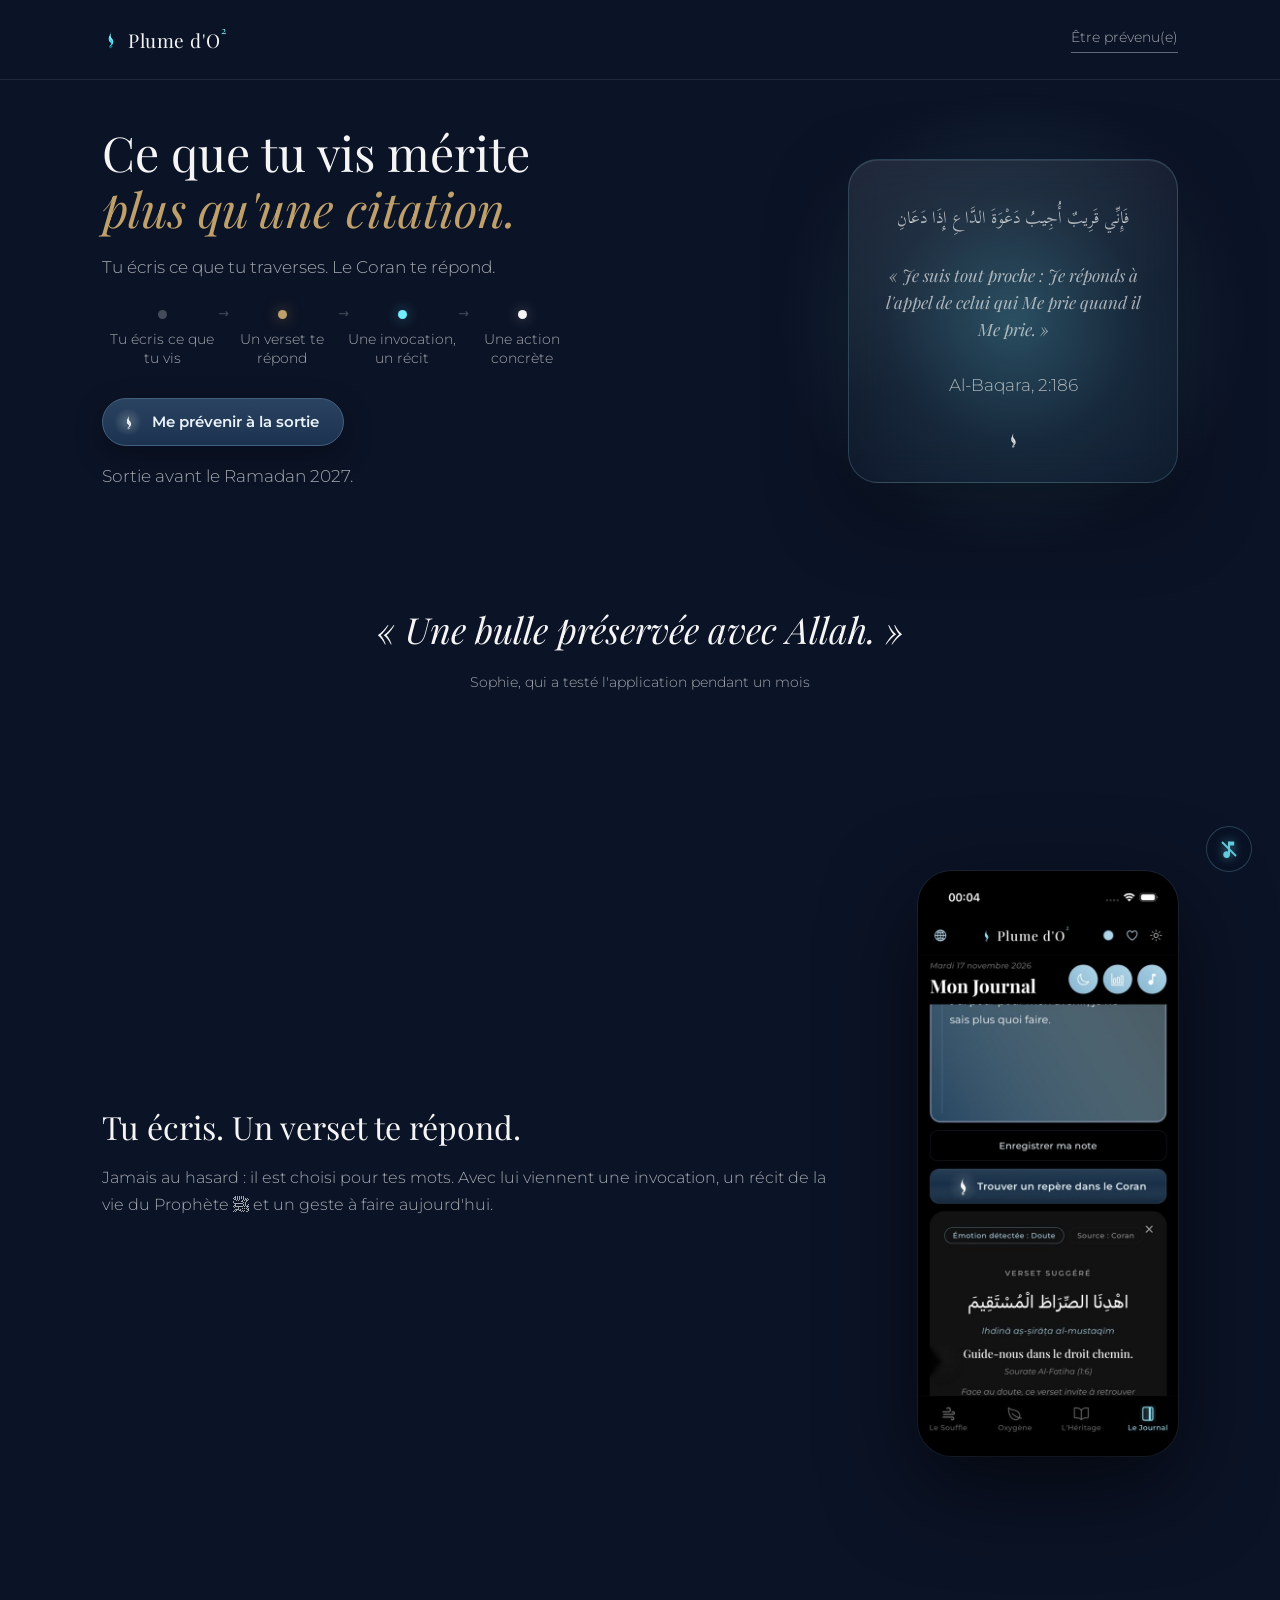
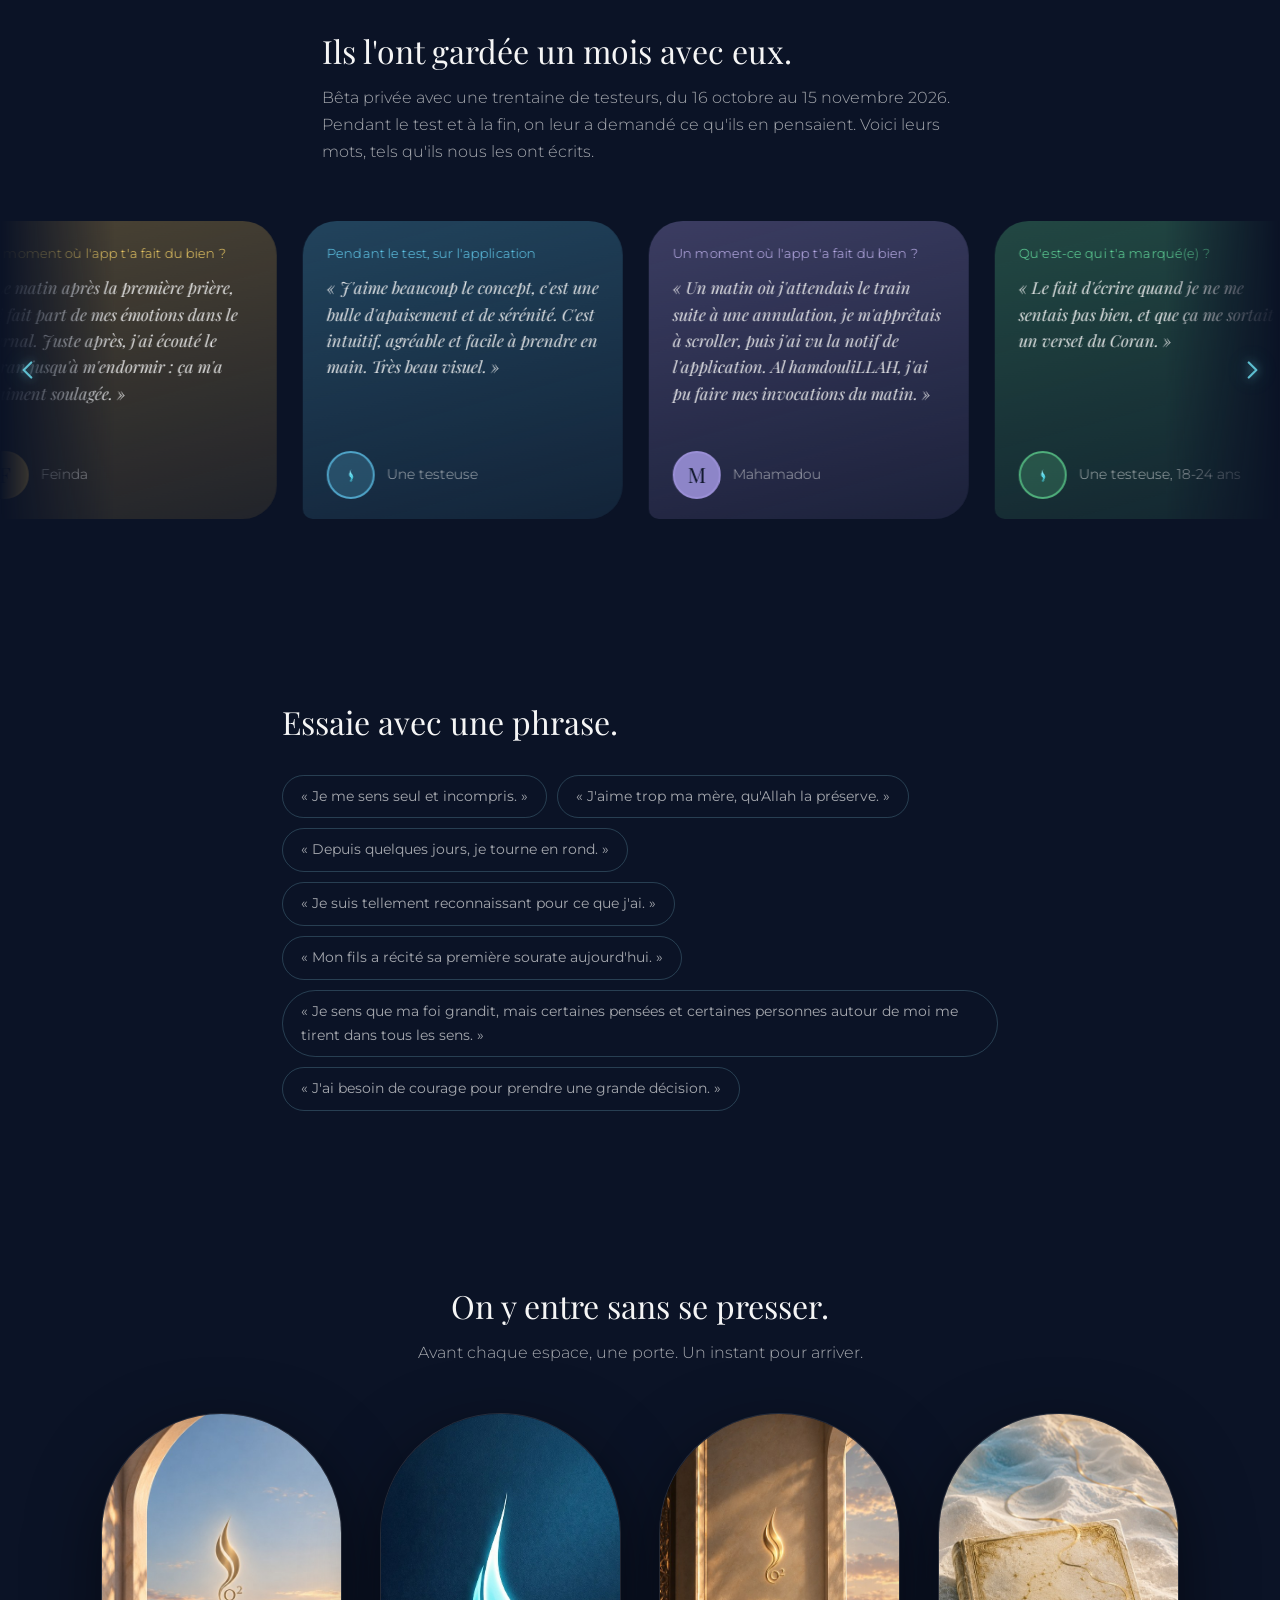
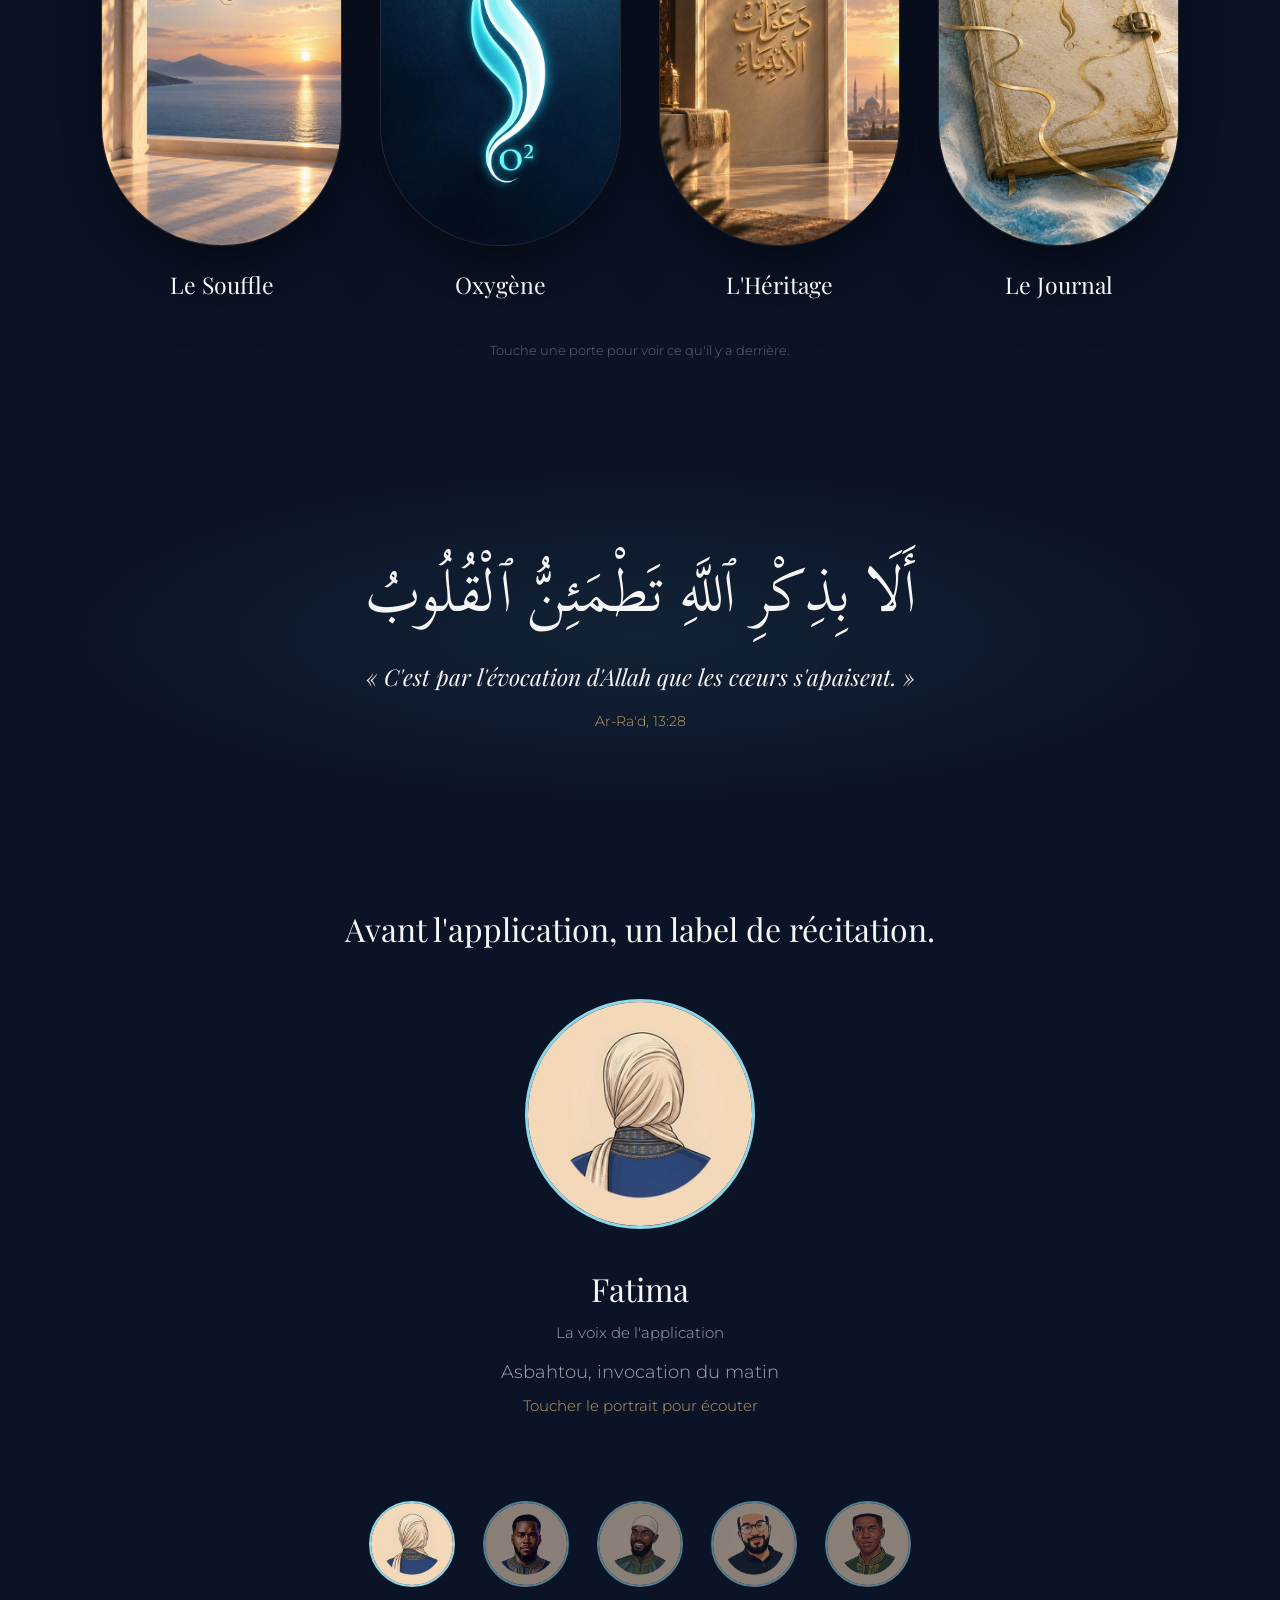
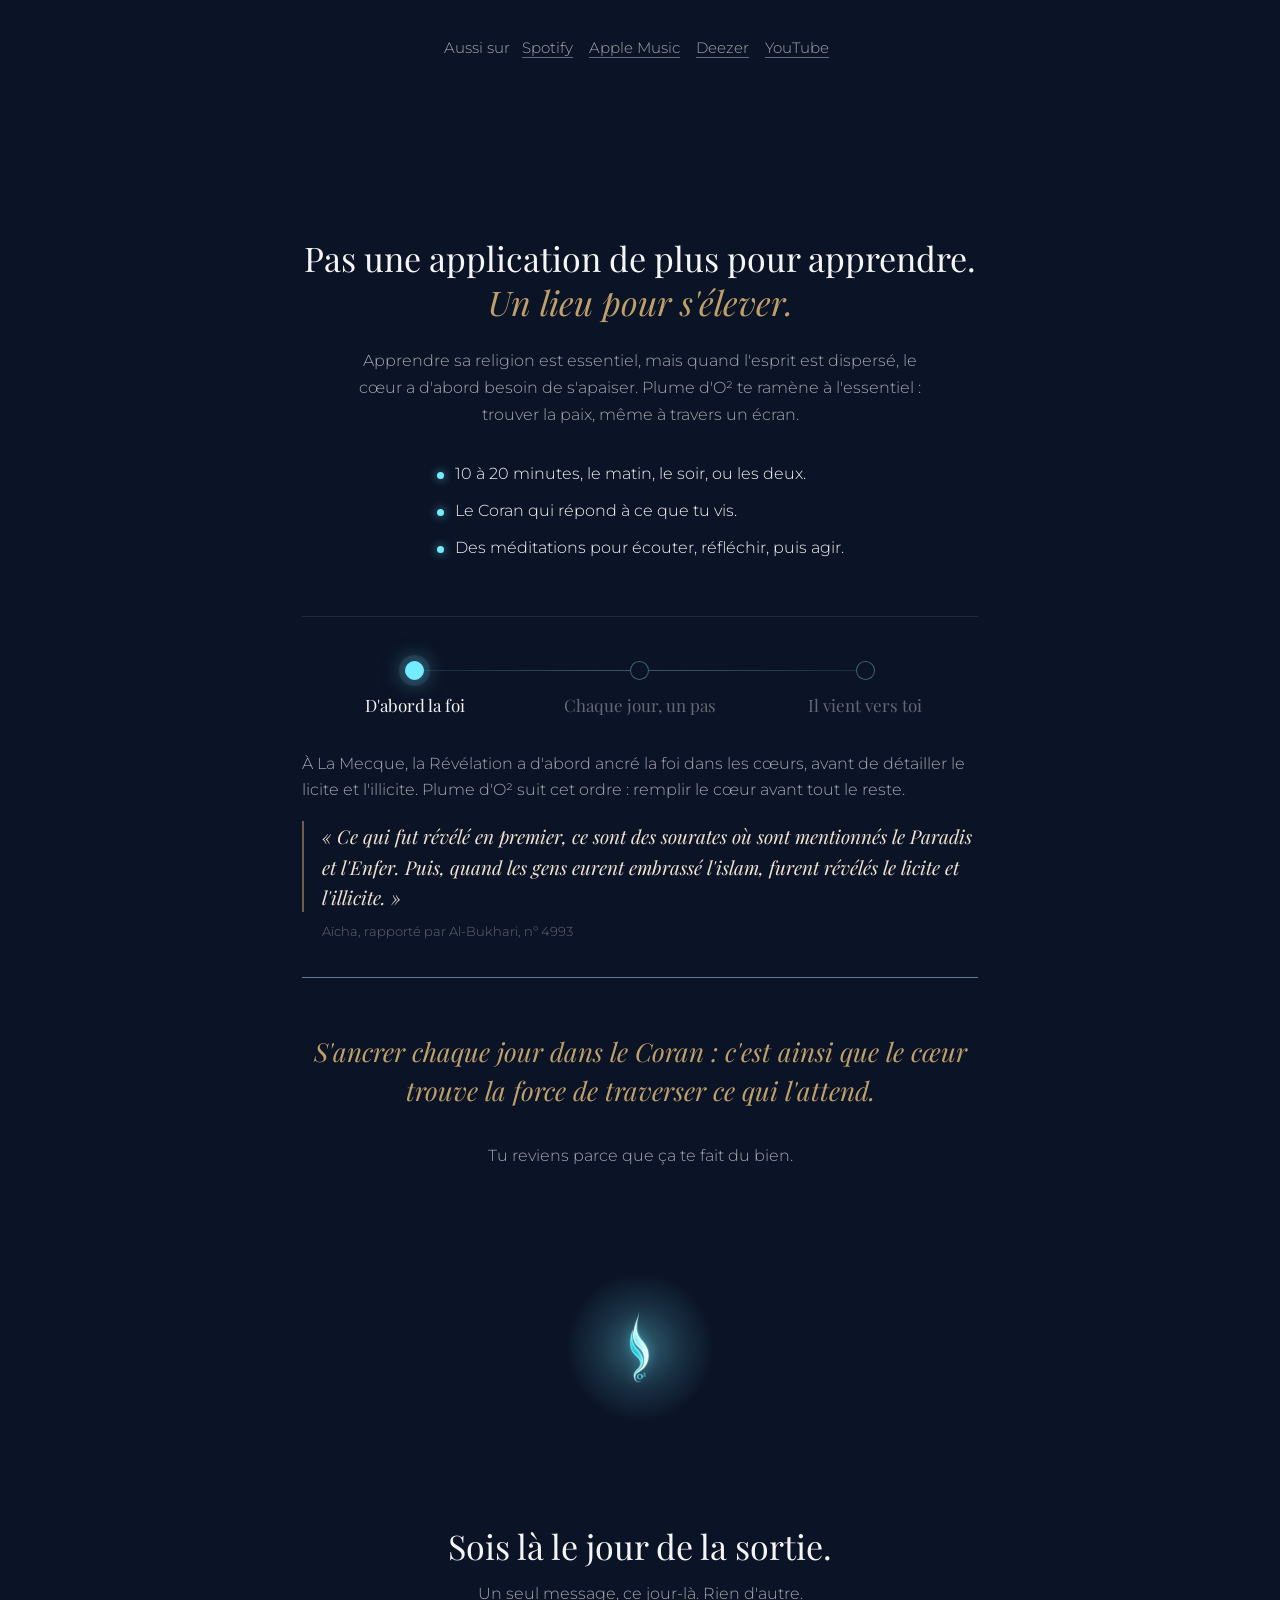
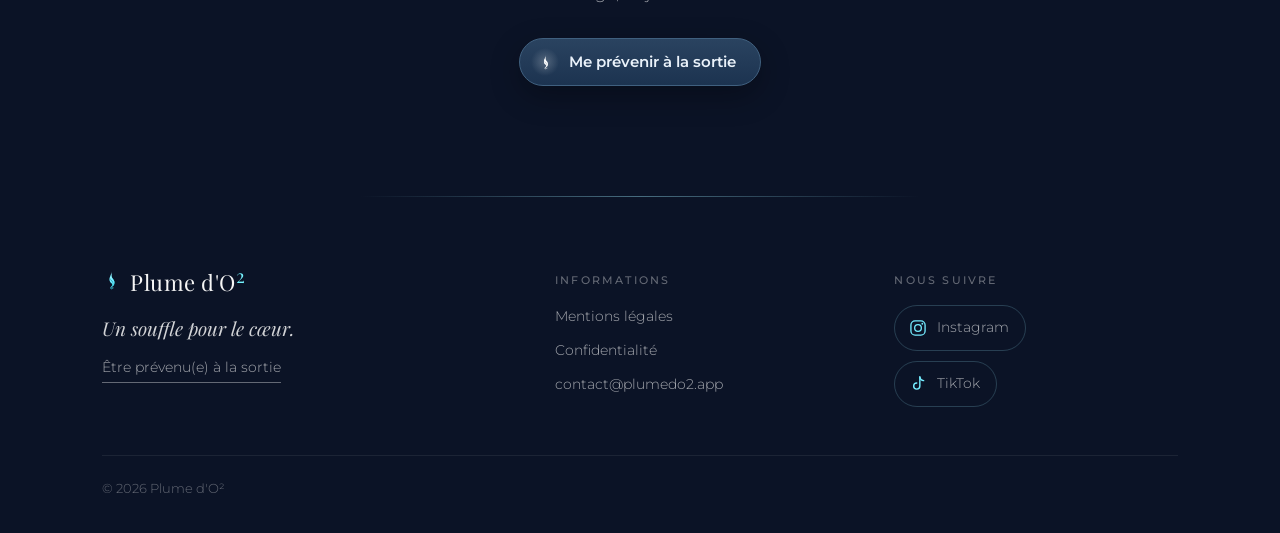
==== commit 6a6ce74e: "Add files via upload" ====
--- a/index.html
+++ b/index.html
@@ -57,7 +57,7 @@
 <section><div class="col">
   <h2>Ils l'ont gardée un mois avec eux.</h2>
   <p class="soft" style="margin-top:14px">Bêta privée avec une trentaine de testeurs, du 16 octobre au 15 novembre 2026. Pendant le test et à la fin, on leur a demandé ce qu'ils en pensaient. Voici leurs mots, tels qu'ils nous les ont écrits.</p>
-  </div><div class="avis"><button class="arw prev" type="button" aria-label="Avis précédent"><svg viewBox="0 0 24 24" aria-hidden="true"><path d="M15 5l-7 7 7 7" fill="none" stroke="currentColor" stroke-width="2" stroke-linecap="round" stroke-linejoin="round"/></svg></button><button class="arw next" type="button" aria-label="Avis suivant"><svg viewBox="0 0 24 24" aria-hidden="true"><path d="M9 5l7 7-7 7" fill="none" stroke="currentColor" stroke-width="2" stroke-linecap="round" stroke-linejoin="round"/></svg></button><div class="frame"><div class="track"><figure class="bulle" style="--t:201,162,79"><p class="q">Un moment où l'app t'a fait du bien&nbsp;?</p><blockquote>«&nbsp;Le matin après la première prière, j'ai fait part de mes émotions dans le journal. Juste après, j'ai écouté le Coran jusqu'à m'endormir&nbsp;: ça m'a vraiment soulagée.&nbsp;»</blockquote><figcaption><div class="med">F</div>Feïnda</figcaption></figure><figure class="bulle" style="--t:79,163,199"><p class="q">Pendant le test, sur l'application</p><blockquote>«&nbsp;J'aime beaucoup le concept, c'est une bulle d'apaisement et de sérénité. C'est intuitif, agréable et facile à prendre en main. Très beau visuel.&nbsp;»</blockquote><figcaption><div class="med anon"><svg class="lm" aria-hidden="true" viewBox="0 0 595.28 851.3" fill="none" xmlns="http://www.w3.org/2000/svg"><defs><linearGradient id="lplq3" x1="0.4" y1="0" x2="0.6" y2="1"><stop offset="0%" stop-color="#E9FDFF"/><stop offset="20%" stop-color="#9EF5FF"/><stop offset="50%" stop-color="#74ECFF"/><stop offset="75%" stop-color="#58E7F7"/><stop offset="100%" stop-color="#1FBED7"/></linearGradient><linearGradient id="lo2q3" x1="0" y1="0" x2="0" y2="1"><stop offset="0%" stop-color="#A7FAFF"/><stop offset="40%" stop-color="#75F3FF"/><stop offset="70%" stop-color="#5DEEFF"/><stop offset="100%" stop-color="#48E6F6"/></linearGradient></defs><path d="M286.35,240.2l-1.15,3.27-1.11-2.61c-.23,1.61-1.01,2.88-2.1,4.26l-.47,1.94-2.19.89-.4,4.73-1.97,5.43c-.23.64-.42,2.76.05,3.18l2.16,1.94c-4.79,2.08-5.49,6.05-6.57,9.66l-3.06,10.25c-1.18,3.95-1.84,7.99-1.32,11.58.4-1.97,1-1.84,1.38-.71l-4.22,20.93-1.53-3.12c-.27-.54-1.63-.27-2.67-.18l2.16-12.91c-3.08,4.4-4.62,8.85-6.63,13.83l-3.07,7.6-8.65,26.42c-4.84,14.77-5.86,30.17-7.56,45.62l-.57,9.74c-.89,15.14,2.38,43.26,8.25,56.7l5.38,12.31c5.59,11.18,12.68,21.36,21.55,30.13l14.9,14.73,14.54,14.46c8.51,8.47,14.69,18.24,18.81,29.73,3.51,9.81,2.99,20.61-.54,30.41-2.88,8-6.66,15.07-12.62,21.18l-21.9,22.46-9.1,11.79c-3.2,4.14-5.29,9.54-6.78,14.67-3.28,11.26-2.8,23.7,1.39,34.38,2.37,6.04,4.9,11.43,8.62,16.42,11.22,15.04,31.78,22.03,47.43,11.47-15.43,4.71-28.98,2.99-39.14-9.83-10.89-13.74-11.56-38.05-.69-50.09l5.79-6.4c7.28-6.17,15.03-10.95,23.19-15.94,28.69-17.53,48.31-36.66,62.15-67.68l6.63-18.92,1,1.7-.59-3.89,4.32-21.21,1.36,3.14c1.81-12.45,1.58-24.24,1.03-36.51-.08-1.85-.39-3.63-.78-5.36.77-4.41-.12-8.4-1.98-12.63l-1.57-3.57c-1.08.19-1.38.35-1.55.09s-.13-1.45.17-1.41l1.73.22-1.53-8.64c-.42-2.37-1.2-4.48-2.02-6.75-.75-2.08-1.39-3.23-3.24-4.37l-1.87-1.16c-.38-.24,1.32-1.48,1.18-1.9l-1.26-3.9c-.99-3.07-2.62-5.73-3.09-9.21-.26-1.9-2.62-4.09-3.58-5.58l-2.93-4.56c-1.97-3.06-3.68-6.25-4.24-9.74l-2.59-2.25c-2.16-1.88-3.42-4.34-4.42-7.13l-2.78-3.08c-1.46-1.61-2.04-2.98-3.46-4.76l-5.74-7.21c.21-.6.6-1.61.28-1.74l-1.73-.68c-1.69-.66-2.23-1.89-3.12-3.59l-2.49-4.76c-.77.08-1.72.28-1.76-.14l-.17-2.06-6.85-5.89-.11-2.31c-.03-.55-2.16-1.04-2.44-1.58l-4.95-9.24-3.15-2.02c-.62-.4.13-1.94.33-2.53l-2.78-5.71-2.65-5.27c-.58-.29-1.96-.76-2-1.29-.04-.43.21-1.62-.04-1.98l-1.14-1.65c-.21-.31.82-1.15.79-1.25l-1.9-1.24c-.36-.24-.42-.98-.57-1.63l-1.21-5.32-3.36-4.75,1.2-2.69c.25-.56-1.5-1.54-1.98-1.84.5-2.24-.17-3.91-1.63-5.55.11-3.66-1.02-7.06-1.71-10.43l-1.57-7.66-1.11-8.97c-.07-.54,1.23-1.89.85-2.26l-1.7-1.63,1.27-2.95c-.52-.65-1.37-1.72-.99-2.15l1.42-1.6c-.7-1.91-.39-3.9.84-5.66l-1.66-1.77c1.18-2.98,1.35-6.35.46-9.64-.7-.46-1.9-1.03-1.7-1.53,1.36-3.34.02-2.94.4-7.39l.47-5.5c.03-.36.69-1.15,1.02-1.06l1.44.37c-1.76-2.37-1.96-5.34.11-7.68l-.65-5.65.81-5.05-2.2,2.67,1.54-10.48,3.39-16.95c2.41-12.05,4.49-23.88,6.31-36.14.66-4.48.76-8.8.27-12.97-1.76,11.42-3.14,22.18-6.45,32.94l-8.41,27.33-8.46,24.23-.43.24ZM285.67,239.17c.34-.83.32-.8.08-.19-1.19.34-1.29.35-1.19.33.06-.01.36.78.36.8,0,.02.57-.34.83-.5l-.08-.44ZM364.62,680.32l.92-7.23c-2.05,2.2-3.09,3.54-5.09,3.42l-7.08-.41c4.62-4.1,8.86-7.57,10.69-12.7,1.52-4.27-.86-8.51-4.91-9.61s-7.7-.6-11.67.93l.23,6.19c1.5-3.16,2.96-5.35,5.5-5.46,3.09-.14,5.28,1.54,5.56,4.97.27,3.21-1.3,7.35-3.72,9.8l-9.68,9.81,19.25.28ZM328.99,702.36c11.88-5.03,15.84-19.31,9.65-30.47-6.67-12-30.87-13.13-39.2.11-5.08,8.07-4.22,19.77,2.85,26.41,7.08,6.64,17.46,7.86,26.7,3.95Z" fill="#1FBED7" opacity="0.7"/><path fill="url(#lplq3)" d="M286.78,239.96l8.46-24.23,8.41-27.33c3.31-10.76,4.69-21.52,6.45-32.94.49,4.17.39,8.49-.27,12.97-1.82,12.26-3.9,24.09-6.31,36.14l-3.39,16.95-1.54,10.48,2.2-2.67-.81,5.05.65,5.65c-2.08,2.35-1.87,5.31-.11,7.68l-1.44-.37c-.33-.09-.99.7-1.02,1.06l-.47,5.5c-.38,4.45.96,4.05-.4,7.39-.2.51,1,1.07,1.7,1.53.89,3.29.72,6.65-.46,9.64l1.66,1.77c-1.24,1.76-1.55,3.75-.84,5.66l-1.42,1.6c-.38.43.47,1.5.99,2.15l-1.27,2.95,1.7,1.63c.38.37-.92,1.73-.85,2.26l1.11,8.97,1.57,7.66c.69,3.37,1.82,6.77,1.71,10.43,1.46,1.64,2.13,3.3,1.63,5.55.48.3,2.23,1.28,1.98,1.84l-1.2,2.69,3.36,4.75,1.21,5.32c.15.65.21,1.39.57,1.63l1.9,1.24c.03.1-1,.95-.79,1.25l1.14,1.65c.24.35,0,1.55.04,1.98.05.54,1.42,1.01,2,1.29l2.65,5.27,2.78,5.71c-.2.6-.96,2.13-.33,2.53l3.15,2.02,4.95,9.24c.29.54,2.42,1.03,2.44,1.58l.11,2.31,6.85,5.89.17,2.06c.03.42.99.22,1.76.14l2.49,4.76c.89,1.7,1.43,2.93,3.12,3.59l1.73.68c.32.13-.07,1.13-.28,1.74l5.74,7.21c1.42,1.78,2.01,3.15,3.46,4.76l2.78,3.08c1,2.79,2.26,5.26,4.42,7.13l2.59,2.25c.56,3.49,2.27,6.68,4.24,9.74l2.93,4.56c.96,1.49,3.32,3.68,3.58,5.58.47,3.48,2.1,6.15,3.09,9.21l1.26,3.9c.14.43-1.56,1.67-1.18,1.9l1.87,1.16c1.85,1.15,2.49,2.29,3.24,4.37.82,2.26,1.6,4.37,2.02,6.75l1.53,8.64-1.73-.22c-.3-.04-.34,1.16-.17,1.41s.48.1,1.55-.09l1.57,3.57c1.86,4.23,2.75,8.22,1.98,12.63.39,1.72.7,3.51.78,5.36.55,12.26.78,24.06-1.03,36.51l-1.36-3.14-4.32,21.21.59,3.89-1-1.7-6.63,18.92c-13.84,31.02-33.46,50.14-62.15,67.68-8.16,4.98-15.91,9.76-23.19,15.94l-5.79,6.4c-10.88,12.04-10.2,36.35.69,50.09,10.16,12.81,23.71,14.54,39.14,9.83-15.65,10.57-36.21,3.57-47.43-11.47-3.72-4.99-6.25-10.37-8.62-16.42-4.19-10.68-4.67-23.12-1.39-34.38,1.5-5.13,3.59-10.53,6.78-14.67l9.1-11.79,21.9-22.46c5.96-6.11,9.74-13.18,12.62-21.18,3.53-9.8,4.05-20.6.54-30.41-4.12-11.49-10.3-21.26-18.81-29.73l-14.54-14.46-14.9-14.73c-8.87-8.77-15.95-18.96-21.55-30.13l-5.38-12.31c-5.88-13.44-9.14-41.56-8.25-56.7l.57-9.74c1.71-15.46,2.73-30.85,7.56-45.62l8.65-26.42,3.07-7.6c2.01-4.98,3.55-9.43,6.63-13.83l-2.16,12.91c1.04-.08,2.4-.36,2.67.18l1.53,3.12,4.22-20.93c-.38-1.12-.98-1.25-1.38.71-.52-3.59.14-7.63,1.32-11.58l3.06-10.25c1.08-3.61,1.78-7.57,6.57-9.66l-2.16-1.94c-.47-.42-.28-2.54-.05-3.18l1.97-5.43.4-4.73,2.19-.89.47-1.94c1.09-1.38,1.87-2.66,2.1-4.26l1.11,2.61,1.15-3.27-.6-.58c-.26.16-.84.52-.83.5,0-.02-.3-.81-.36-.8-.1.02,0,0,1.19-.33.25-.61.26-.64-.08.19l1.11.79ZM261.4,350.93l.59-.37-.17-4.42-.59.37.17,4.42ZM345.27,567.31l3.76-4.75.75,5.48c1.91-5.66,1.53-10.97.31-16.08.66-.23,1.83-1.9,1.8-2.95l-.29-9.88-.58-.73-.57,6.53c-.73-7.13,1.66-12.72-.21-22.14l-3.57-17.93-1.27,4.17-1.38-5.17,1.62-2.51c.36-.56-.84-2.02-1.08-2.71-2.31-6.77-4.62-13.88-8.12-20.11-4-7.11-7.97-13.66-13.75-19.38l-18.95-18.77c-14.84-14.71-24.99-25-33.47-45.32-2.98-7.16-4.69-14.85-6.34-22.05l-3.05,2.74c-2.75,2.47.87,7.97-2.6,10.06l1.78,9.29c1.16-.03,2.12.13,1.83.43l-1.52,1.61c2.21,9.05,4.99,18.25,9.45,26.57,2.95,5.52,5.47,10.84,9.41,15.56l12.24,14.68,10.57,11.1,9,9.8,7.42,8.83c9.24,10.99,16.3,23.89,20.55,37.71,2.49,8.08,3.75,16,4.79,24.3,1.72,13.73-1.94,31.96-6.59,45.41,2.3-.14,4.07-.22,6.03.59,2.68-4.87,4.5-10.94,5.77-17.39-.27-1.29-.71-1.4-1.07-.04l-2.71-6.97ZM319.29,616.6l-9.76,8.94c-.61.55-2.02,2.07-1.58,2.68.38.52,1.46,1.53,1.96,1.83,10.71-6.97,19.57-16.09,26.96-26.31.32-.45,1.43-1.45,1.18-1.84l-1.04-1.67,2.29-5.04c.26-.58.7-1.52.31-1.74l-1.59-.92c-.38-.22-1.94-.31-1.82.1l.64,2.1-2,1.19-8.45,12.95c-.3.46-.23,2.22.22,2.24l2.48.1-4.82,5.89c-1.11-1.17-1.88-2.14-2.55-1.98-.56.13-1.89,1.01-2.43,1.5ZM286.94,649.03c4.1-4.35,7.69-7.57,12.5-11.19-.35-.58-1.53-1.92-2.26-2.57-6.08,4.78-11.28,9.85-15.53,16.61,2.52.72,3.81-1.29,5.28-2.86ZM282.14,654.85c.22-.37.7-1.61.38-1.68l-1.39-.32c-.37-.08-6.01,8.23-6.37,14.59l7.38-12.59Z"/><path fill="url(#lo2q3)" d="M328.99,702.36c-9.24,3.91-19.63,2.69-26.7-3.95-7.07-6.64-7.94-18.34-2.85-26.41,8.33-13.23,32.54-12.11,39.2-.11,6.2,11.15,2.23,25.44-9.65,30.47ZM327.49,699.02c6.62-4.72,6.81-19.14,2.29-26.86-4.06-6.91-15.21-9.41-20.95-2.97s-5.28,16.86-1.52,24.15c3.8,7.35,13.31,10.57,20.19,5.67Z"/><path fill="url(#lo2q3)" d="M364.62,680.32l-19.25-.28,9.68-9.81c2.41-2.45,3.98-6.59,3.72-9.8-.29-3.44-2.47-5.11-5.56-4.97-2.53.12-4,2.3-5.5,5.46l-.23-6.19c3.97-1.53,7.72-2.01,11.67-.93s6.43,5.34,4.91,9.61c-1.83,5.14-6.07,8.6-10.69,12.7l7.08.41c2,.11,3.04-1.22,5.09-3.42l-.92,7.23Z"/><path fill="url(#lo2q3)" d="M346.6,549.6c-.09,2.85,1.4,5.91-1.81,7.67l.04-11.01c1.03.48,1.85.72,1.84,1.11l-.07,2.23Z"/></svg></div>Une testeuse</figcaption></figure><figure class="bulle" style="--t:154,143,214"><p class="q">Un moment où l'app t'a fait du bien&nbsp;?</p><blockquote>«&nbsp;Un matin où j'attendais le train suite à une annulation, je m'apprêtais à scroller, puis j'ai vu la notif de l'application. Al hamdouliLLAH, j'ai pu faire mes invocations du matin.&nbsp;»</blockquote><figcaption><div class="med">M</div>Mahamadou</figcaption></figure><figure class="bulle" style="--t:79,174,123"><p class="q">Qu'est-ce qui t'a marqué(e)&nbsp;?</p><blockquote>«&nbsp;Le fait d'écrire quand je ne me sentais pas bien, et que ça me sortait un verset du Coran.&nbsp;»</blockquote><figcaption><div class="med anon"><svg class="lm" aria-hidden="true" viewBox="0 0 595.28 851.3" fill="none" xmlns="http://www.w3.org/2000/svg"><defs><linearGradient id="lplq2" x1="0.4" y1="0" x2="0.6" y2="1"><stop offset="0%" stop-color="#E9FDFF"/><stop offset="20%" stop-color="#9EF5FF"/><stop offset="50%" stop-color="#74ECFF"/><stop offset="75%" stop-color="#58E7F7"/><stop offset="100%" stop-color="#1FBED7"/></linearGradient><linearGradient id="lo2q2" x1="0" y1="0" x2="0" y2="1"><stop offset="0%" stop-color="#A7FAFF"/><stop offset="40%" stop-color="#75F3FF"/><stop offset="70%" stop-color="#5DEEFF"/><stop offset="100%" stop-color="#48E6F6"/></linearGradient></defs><path d="M286.35,240.2l-1.15,3.27-1.11-2.61c-.23,1.61-1.01,2.88-2.1,4.26l-.47,1.94-2.19.89-.4,4.73-1.97,5.43c-.23.64-.42,2.76.05,3.18l2.16,1.94c-4.79,2.08-5.49,6.05-6.57,9.66l-3.06,10.25c-1.18,3.95-1.84,7.99-1.32,11.58.4-1.97,1-1.84,1.38-.71l-4.22,20.93-1.53-3.12c-.27-.54-1.63-.27-2.67-.18l2.16-12.91c-3.08,4.4-4.62,8.85-6.63,13.83l-3.07,7.6-8.65,26.42c-4.84,14.77-5.86,30.17-7.56,45.62l-.57,9.74c-.89,15.14,2.38,43.26,8.25,56.7l5.38,12.31c5.59,11.18,12.68,21.36,21.55,30.13l14.9,14.73,14.54,14.46c8.51,8.47,14.69,18.24,18.81,29.73,3.51,9.81,2.99,20.61-.54,30.41-2.88,8-6.66,15.07-12.62,21.18l-21.9,22.46-9.1,11.79c-3.2,4.14-5.29,9.54-6.78,14.67-3.28,11.26-2.8,23.7,1.39,34.38,2.37,6.04,4.9,11.43,8.62,16.42,11.22,15.04,31.78,22.03,47.43,11.47-15.43,4.71-28.98,2.99-39.14-9.83-10.89-13.74-11.56-38.05-.69-50.09l5.79-6.4c7.28-6.17,15.03-10.95,23.19-15.94,28.69-17.53,48.31-36.66,62.15-67.68l6.63-18.92,1,1.7-.59-3.89,4.32-21.21,1.36,3.14c1.81-12.45,1.58-24.24,1.03-36.51-.08-1.85-.39-3.63-.78-5.36.77-4.41-.12-8.4-1.98-12.63l-1.57-3.57c-1.08.19-1.38.35-1.55.09s-.13-1.45.17-1.41l1.73.22-1.53-8.64c-.42-2.37-1.2-4.48-2.02-6.75-.75-2.08-1.39-3.23-3.24-4.37l-1.87-1.16c-.38-.24,1.32-1.48,1.18-1.9l-1.26-3.9c-.99-3.07-2.62-5.73-3.09-9.21-.26-1.9-2.62-4.09-3.58-5.58l-2.93-4.56c-1.97-3.06-3.68-6.25-4.24-9.74l-2.59-2.25c-2.16-1.88-3.42-4.34-4.42-7.13l-2.78-3.08c-1.46-1.61-2.04-2.98-3.46-4.76l-5.74-7.21c.21-.6.6-1.61.28-1.74l-1.73-.68c-1.69-.66-2.23-1.89-3.12-3.59l-2.49-4.76c-.77.08-1.72.28-1.76-.14l-.17-2.06-6.85-5.89-.11-2.31c-.03-.55-2.16-1.04-2.44-1.58l-4.95-9.24-3.15-2.02c-.62-.4.13-1.94.33-2.53l-2.78-5.71-2.65-5.27c-.58-.29-1.96-.76-2-1.29-.04-.43.21-1.62-.04-1.98l-1.14-1.65c-.21-.31.82-1.15.79-1.25l-1.9-1.24c-.36-.24-.42-.98-.57-1.63l-1.21-5.32-3.36-4.75,1.2-2.69c.25-.56-1.5-1.54-1.98-1.84.5-2.24-.17-3.91-1.63-5.55.11-3.66-1.02-7.06-1.71-10.43l-1.57-7.66-1.11-8.97c-.07-.54,1.23-1.89.85-2.26l-1.7-1.63,1.27-2.95c-.52-.65-1.37-1.72-.99-2.15l1.42-1.6c-.7-1.91-.39-3.9.84-5.66l-1.66-1.77c1.18-2.98,1.35-6.35.46-9.64-.7-.46-1.9-1.03-1.7-1.53,1.36-3.34.02-2.94.4-7.39l.47-5.5c.03-.36.69-1.15,1.02-1.06l1.44.37c-1.76-2.37-1.96-5.34.11-7.68l-.65-5.65.81-5.05-2.2,2.67,1.54-10.48,3.39-16.95c2.41-12.05,4.49-23.88,6.31-36.14.66-4.48.76-8.8.27-12.97-1.76,11.42-3.14,22.18-6.45,32.94l-8.41,27.33-8.46,24.23-.43.24ZM285.67,239.17c.34-.83.32-.8.08-.19-1.19.34-1.29.35-1.19.33.06-.01.36.78.36.8,0,.02.57-.34.83-.5l-.08-.44ZM364.62,680.32l.92-7.23c-2.05,2.2-3.09,3.54-5.09,3.42l-7.08-.41c4.62-4.1,8.86-7.57,10.69-12.7,1.52-4.27-.86-8.51-4.91-9.61s-7.7-.6-11.67.93l.23,6.19c1.5-3.16,2.96-5.35,5.5-5.46,3.09-.14,5.28,1.54,5.56,4.97.27,3.21-1.3,7.35-3.72,9.8l-9.68,9.81,19.25.28ZM328.99,702.36c11.88-5.03,15.84-19.31,9.65-30.47-6.67-12-30.87-13.13-39.2.11-5.08,8.07-4.22,19.77,2.85,26.41,7.08,6.64,17.46,7.86,26.7,3.95Z" fill="#1FBED7" opacity="0.7"/><path fill="url(#lplq2)" d="M286.78,239.96l8.46-24.23,8.41-27.33c3.31-10.76,4.69-21.52,6.45-32.94.49,4.17.39,8.49-.27,12.97-1.82,12.26-3.9,24.09-6.31,36.14l-3.39,16.95-1.54,10.48,2.2-2.67-.81,5.05.65,5.65c-2.08,2.35-1.87,5.31-.11,7.68l-1.44-.37c-.33-.09-.99.7-1.02,1.06l-.47,5.5c-.38,4.45.96,4.05-.4,7.39-.2.51,1,1.07,1.7,1.53.89,3.29.72,6.65-.46,9.64l1.66,1.77c-1.24,1.76-1.55,3.75-.84,5.66l-1.42,1.6c-.38.43.47,1.5.99,2.15l-1.27,2.95,1.7,1.63c.38.37-.92,1.73-.85,2.26l1.11,8.97,1.57,7.66c.69,3.37,1.82,6.77,1.71,10.43,1.46,1.64,2.13,3.3,1.63,5.55.48.3,2.23,1.28,1.98,1.84l-1.2,2.69,3.36,4.75,1.21,5.32c.15.65.21,1.39.57,1.63l1.9,1.24c.03.1-1,.95-.79,1.25l1.14,1.65c.24.35,0,1.55.04,1.98.05.54,1.42,1.01,2,1.29l2.65,5.27,2.78,5.71c-.2.6-.96,2.13-.33,2.53l3.15,2.02,4.95,9.24c.29.54,2.42,1.03,2.44,1.58l.11,2.31,6.85,5.89.17,2.06c.03.42.99.22,1.76.14l2.49,4.76c.89,1.7,1.43,2.93,3.12,3.59l1.73.68c.32.13-.07,1.13-.28,1.74l5.74,7.21c1.42,1.78,2.01,3.15,3.46,4.76l2.78,3.08c1,2.79,2.26,5.26,4.42,7.13l2.59,2.25c.56,3.49,2.27,6.68,4.24,9.74l2.93,4.56c.96,1.49,3.32,3.68,3.58,5.58.47,3.48,2.1,6.15,3.09,9.21l1.26,3.9c.14.43-1.56,1.67-1.18,1.9l1.87,1.16c1.85,1.15,2.49,2.29,3.24,4.37.82,2.26,1.6,4.37,2.02,6.75l1.53,8.64-1.73-.22c-.3-.04-.34,1.16-.17,1.41s.48.1,1.55-.09l1.57,3.57c1.86,4.23,2.75,8.22,1.98,12.63.39,1.72.7,3.51.78,5.36.55,12.26.78,24.06-1.03,36.51l-1.36-3.14-4.32,21.21.59,3.89-1-1.7-6.63,18.92c-13.84,31.02-33.46,50.14-62.15,67.68-8.16,4.98-15.91,9.76-23.19,15.94l-5.79,6.4c-10.88,12.04-10.2,36.35.69,50.09,10.16,12.81,23.71,14.54,39.14,9.83-15.65,10.57-36.21,3.57-47.43-11.47-3.72-4.99-6.25-10.37-8.62-16.42-4.19-10.68-4.67-23.12-1.39-34.38,1.5-5.13,3.59-10.53,6.78-14.67l9.1-11.79,21.9-22.46c5.96-6.11,9.74-13.18,12.62-21.18,3.53-9.8,4.05-20.6.54-30.41-4.12-11.49-10.3-21.26-18.81-29.73l-14.54-14.46-14.9-14.73c-8.87-8.77-15.95-18.96-21.55-30.13l-5.38-12.31c-5.88-13.44-9.14-41.56-8.25-56.7l.57-9.74c1.71-15.46,2.73-30.85,7.56-45.62l8.65-26.42,3.07-7.6c2.01-4.98,3.55-9.43,6.63-13.83l-2.16,12.91c1.04-.08,2.4-.36,2.67.18l1.53,3.12,4.22-20.93c-.38-1.12-.98-1.25-1.38.71-.52-3.59.14-7.63,1.32-11.58l3.06-10.25c1.08-3.61,1.78-7.57,6.57-9.66l-2.16-1.94c-.47-.42-.28-2.54-.05-3.18l1.97-5.43.4-4.73,2.19-.89.47-1.94c1.09-1.38,1.87-2.66,2.1-4.26l1.11,2.61,1.15-3.27-.6-.58c-.26.16-.84.52-.83.5,0-.02-.3-.81-.36-.8-.1.02,0,0,1.19-.33.25-.61.26-.64-.08.19l1.11.79ZM261.4,350.93l.59-.37-.17-4.42-.59.37.17,4.42ZM345.27,567.31l3.76-4.75.75,5.48c1.91-5.66,1.53-10.97.31-16.08.66-.23,1.83-1.9,1.8-2.95l-.29-9.88-.58-.73-.57,6.53c-.73-7.13,1.66-12.72-.21-22.14l-3.57-17.93-1.27,4.17-1.38-5.17,1.62-2.51c.36-.56-.84-2.02-1.08-2.71-2.31-6.77-4.62-13.88-8.12-20.11-4-7.11-7.97-13.66-13.75-19.38l-18.95-18.77c-14.84-14.71-24.99-25-33.47-45.32-2.98-7.16-4.69-14.85-6.34-22.05l-3.05,2.74c-2.75,2.47.87,7.97-2.6,10.06l1.78,9.29c1.16-.03,2.12.13,1.83.43l-1.52,1.61c2.21,9.05,4.99,18.25,9.45,26.57,2.95,5.52,5.47,10.84,9.41,15.56l12.24,14.68,10.57,11.1,9,9.8,7.42,8.83c9.24,10.99,16.3,23.89,20.55,37.71,2.49,8.08,3.75,16,4.79,24.3,1.72,13.73-1.94,31.96-6.59,45.41,2.3-.14,4.07-.22,6.03.59,2.68-4.87,4.5-10.94,5.77-17.39-.27-1.29-.71-1.4-1.07-.04l-2.71-6.97ZM319.29,616.6l-9.76,8.94c-.61.55-2.02,2.07-1.58,2.68.38.52,1.46,1.53,1.96,1.83,10.71-6.97,19.57-16.09,26.96-26.31.32-.45,1.43-1.45,1.18-1.84l-1.04-1.67,2.29-5.04c.26-.58.7-1.52.31-1.74l-1.59-.92c-.38-.22-1.94-.31-1.82.1l.64,2.1-2,1.19-8.45,12.95c-.3.46-.23,2.22.22,2.24l2.48.1-4.82,5.89c-1.11-1.17-1.88-2.14-2.55-1.98-.56.13-1.89,1.01-2.43,1.5ZM286.94,649.03c4.1-4.35,7.69-7.57,12.5-11.19-.35-.58-1.53-1.92-2.26-2.57-6.08,4.78-11.28,9.85-15.53,16.61,2.52.72,3.81-1.29,5.28-2.86ZM282.14,654.85c.22-.37.7-1.61.38-1.68l-1.39-.32c-.37-.08-6.01,8.23-6.37,14.59l7.38-12.59Z"/><path fill="url(#lo2q2)" d="M328.99,702.36c-9.24,3.91-19.63,2.69-26.7-3.95-7.07-6.64-7.94-18.34-2.85-26.41,8.33-13.23,32.54-12.11,39.2-.11,6.2,11.15,2.23,25.44-9.65,30.47ZM327.49,699.02c6.62-4.72,6.81-19.14,2.29-26.86-4.06-6.91-15.21-9.41-20.95-2.97s-5.28,16.86-1.52,24.15c3.8,7.35,13.31,10.57,20.19,5.67Z"/><path fill="url(#lo2q2)" d="M364.62,680.32l-19.25-.28,9.68-9.81c2.41-2.45,3.98-6.59,3.72-9.8-.29-3.44-2.47-5.11-5.56-4.97-2.53.12-4,2.3-5.5,5.46l-.23-6.19c3.97-1.53,7.72-2.01,11.67-.93s6.43,5.34,4.91,9.61c-1.83,5.14-6.07,8.6-10.69,12.7l7.08.41c2,.11,3.04-1.22,5.09-3.42l-.92,7.23Z"/><path fill="url(#lo2q2)" d="M346.6,549.6c-.09,2.85,1.4,5.91-1.81,7.67l.04-11.01c1.03.48,1.85.72,1.84,1.11l-.07,2.23Z"/></svg></div>Une testeuse, 18-24 ans</figcaption></figure><figure class="bulle" style="--t:227,155,123"><p class="q">Pendant le test, sur la Qibla</p><blockquote>«&nbsp;Je viens de découvrir la qibla et les horaires de prière&nbsp;: j'aime trop le design.&nbsp;»</blockquote><figcaption><div class="med anon"><svg class="lm" aria-hidden="true" viewBox="0 0 595.28 851.3" fill="none" xmlns="http://www.w3.org/2000/svg"><defs><linearGradient id="lplq3" x1="0.4" y1="0" x2="0.6" y2="1"><stop offset="0%" stop-color="#E9FDFF"/><stop offset="20%" stop-color="#9EF5FF"/><stop offset="50%" stop-color="#74ECFF"/><stop offset="75%" stop-color="#58E7F7"/><stop offset="100%" stop-color="#1FBED7"/></linearGradient><linearGradient id="lo2q3" x1="0" y1="0" x2="0" y2="1"><stop offset="0%" stop-color="#A7FAFF"/><stop offset="40%" stop-color="#75F3FF"/><stop offset="70%" stop-color="#5DEEFF"/><stop offset="100%" stop-color="#48E6F6"/></linearGradient></defs><path d="M286.35,240.2l-1.15,3.27-1.11-2.61c-.23,1.61-1.01,2.88-2.1,4.26l-.47,1.94-2.19.89-.4,4.73-1.97,5.43c-.23.64-.42,2.76.05,3.18l2.16,1.94c-4.79,2.08-5.49,6.05-6.57,9.66l-3.06,10.25c-1.18,3.95-1.84,7.99-1.32,11.58.4-1.97,1-1.84,1.38-.71l-4.22,20.93-1.53-3.12c-.27-.54-1.63-.27-2.67-.18l2.16-12.91c-3.08,4.4-4.62,8.85-6.63,13.83l-3.07,7.6-8.65,26.42c-4.84,14.77-5.86,30.17-7.56,45.62l-.57,9.74c-.89,15.14,2.38,43.26,8.25,56.7l5.38,12.31c5.59,11.18,12.68,21.36,21.55,30.13l14.9,14.73,14.54,14.46c8.51,8.47,14.69,18.24,18.81,29.73,3.51,9.81,2.99,20.61-.54,30.41-2.88,8-6.66,15.07-12.62,21.18l-21.9,22.46-9.1,11.79c-3.2,4.14-5.29,9.54-6.78,14.67-3.28,11.26-2.8,23.7,1.39,34.38,2.37,6.04,4.9,11.43,8.62,16.42,11.22,15.04,31.78,22.03,47.43,11.47-15.43,4.71-28.98,2.99-39.14-9.83-10.89-13.74-11.56-38.05-.69-50.09l5.79-6.4c7.28-6.17,15.03-10.95,23.19-15.94,28.69-17.53,48.31-36.66,62.15-67.68l6.63-18.92,1,1.7-.59-3.89,4.32-21.21,1.36,3.14c1.81-12.45,1.58-24.24,1.03-36.51-.08-1.85-.39-3.63-.78-5.36.77-4.41-.12-8.4-1.98-12.63l-1.57-3.57c-1.08.19-1.38.35-1.55.09s-.13-1.45.17-1.41l1.73.22-1.53-8.64c-.42-2.37-1.2-4.48-2.02-6.75-.75-2.08-1.39-3.23-3.24-4.37l-1.87-1.16c-.38-.24,1.32-1.48,1.18-1.9l-1.26-3.9c-.99-3.07-2.62-5.73-3.09-9.21-.26-1.9-2.62-4.09-3.58-5.58l-2.93-4.56c-1.97-3.06-3.68-6.25-4.24-9.74l-2.59-2.25c-2.16-1.88-3.42-4.34-4.42-7.13l-2.78-3.08c-1.46-1.61-2.04-2.98-3.46-4.76l-5.74-7.21c.21-.6.6-1.61.28-1.74l-1.73-.68c-1.69-.66-2.23-1.89-3.12-3.59l-2.49-4.76c-.77.08-1.72.28-1.76-.14l-.17-2.06-6.85-5.89-.11-2.31c-.03-.55-2.16-1.04-2.44-1.58l-4.95-9.24-3.15-2.02c-.62-.4.13-1.94.33-2.53l-2.78-5.71-2.65-5.27c-.58-.29-1.96-.76-2-1.29-.04-.43.21-1.62-.04-1.98l-1.14-1.65c-.21-.31.82-1.15.79-1.25l-1.9-1.24c-.36-.24-.42-.98-.57-1.63l-1.21-5.32-3.36-4.75,1.2-2.69c.25-.56-1.5-1.54-1.98-1.84.5-2.24-.17-3.91-1.63-5.55.11-3.66-1.02-7.06-1.71-10.43l-1.57-7.66-1.11-8.97c-.07-.54,1.23-1.89.85-2.26l-1.7-1.63,1.27-2.95c-.52-.65-1.37-1.72-.99-2.15l1.42-1.6c-.7-1.91-.39-3.9.84-5.66l-1.66-1.77c1.18-2.98,1.35-6.35.46-9.64-.7-.46-1.9-1.03-1.7-1.53,1.36-3.34.02-2.94.4-7.39l.47-5.5c.03-.36.69-1.15,1.02-1.06l1.44.37c-1.76-2.37-1.96-5.34.11-7.68l-.65-5.65.81-5.05-2.2,2.67,1.54-10.48,3.39-16.95c2.41-12.05,4.49-23.88,6.31-36.14.66-4.48.76-8.8.27-12.97-1.76,11.42-3.14,22.18-6.45,32.94l-8.41,27.33-8.46,24.23-.43.24ZM285.67,239.17c.34-.83.32-.8.08-.19-1.19.34-1.29.35-1.19.33.06-.01.36.78.36.8,0,.02.57-.34.83-.5l-.08-.44ZM364.62,680.32l.92-7.23c-2.05,2.2-3.09,3.54-5.09,3.42l-7.08-.41c4.62-4.1,8.86-7.57,10.69-12.7,1.52-4.27-.86-8.51-4.91-9.61s-7.7-.6-11.67.93l.23,6.19c1.5-3.16,2.96-5.35,5.5-5.46,3.09-.14,5.28,1.54,5.56,4.97.27,3.21-1.3,7.35-3.72,9.8l-9.68,9.81,19.25.28ZM328.99,702.36c11.88-5.03,15.84-19.31,9.65-30.47-6.67-12-30.87-13.13-39.2.11-5.08,8.07-4.22,19.77,2.85,26.41,7.08,6.64,17.46,7.86,26.7,3.95Z" fill="#1FBED7" opacity="0.7"/><path fill="url(#lplq3)" d="M286.78,239.96l8.46-24.23,8.41-27.33c3.31-10.76,4.69-21.52,6.45-32.94.49,4.17.39,8.49-.27,12.97-1.82,12.26-3.9,24.09-6.31,36.14l-3.39,16.95-1.54,10.48,2.2-2.67-.81,5.05.65,5.65c-2.08,2.35-1.87,5.31-.11,7.68l-1.44-.37c-.33-.09-.99.7-1.02,1.06l-.47,5.5c-.38,4.45.96,4.05-.4,7.39-.2.51,1,1.07,1.7,1.53.89,3.29.72,6.65-.46,9.64l1.66,1.77c-1.24,1.76-1.55,3.75-.84,5.66l-1.42,1.6c-.38.43.47,1.5.99,2.15l-1.27,2.95,1.7,1.63c.38.37-.92,1.73-.85,2.26l1.11,8.97,1.57,7.66c.69,3.37,1.82,6.77,1.71,10.43,1.46,1.64,2.13,3.3,1.63,5.55.48.3,2.23,1.28,1.98,1.84l-1.2,2.69,3.36,4.75,1.21,5.32c.15.65.21,1.39.57,1.63l1.9,1.24c.03.1-1,.95-.79,1.25l1.14,1.65c.24.35,0,1.55.04,1.98.05.54,1.42,1.01,2,1.29l2.65,5.27,2.78,5.71c-.2.6-.96,2.13-.33,2.53l3.15,2.02,4.95,9.24c.29.54,2.42,1.03,2.44,1.58l.11,2.31,6.85,5.89.17,2.06c.03.42.99.22,1.76.14l2.49,4.76c.89,1.7,1.43,2.93,3.12,3.59l1.73.68c.32.13-.07,1.13-.28,1.74l5.74,7.21c1.42,1.78,2.01,3.15,3.46,4.76l2.78,3.08c1,2.79,2.26,5.26,4.42,7.13l2.59,2.25c.56,3.49,2.27,6.68,4.24,9.74l2.93,4.56c.96,1.49,3.32,3.68,3.58,5.58.47,3.48,2.1,6.15,3.09,9.21l1.26,3.9c.14.43-1.56,1.67-1.18,1.9l1.87,1.16c1.85,1.15,2.49,2.29,3.24,4.37.82,2.26,1.6,4.37,2.02,6.75l1.53,8.64-1.73-.22c-.3-.04-.34,1.16-.17,1.41s.48.1,1.55-.09l1.57,3.57c1.86,4.23,2.75,8.22,1.98,12.63.39,1.72.7,3.51.78,5.36.55,12.26.78,24.06-1.03,36.51l-1.36-3.14-4.32,21.21.59,3.89-1-1.7-6.63,18.92c-13.84,31.02-33.46,50.14-62.15,67.68-8.16,4.98-15.91,9.76-23.19,15.94l-5.79,6.4c-10.88,12.04-10.2,36.35.69,50.09,10.16,12.81,23.71,14.54,39.14,9.83-15.65,10.57-36.21,3.57-47.43-11.47-3.72-4.99-6.25-10.37-8.62-16.42-4.19-10.68-4.67-23.12-1.39-34.38,1.5-5.13,3.59-10.53,6.78-14.67l9.1-11.79,21.9-22.46c5.96-6.11,9.74-13.18,12.62-21.18,3.53-9.8,4.05-20.6.54-30.41-4.12-11.49-10.3-21.26-18.81-29.73l-14.54-14.46-14.9-14.73c-8.87-8.77-15.95-18.96-21.55-30.13l-5.38-12.31c-5.88-13.44-9.14-41.56-8.25-56.7l.57-9.74c1.71-15.46,2.73-30.85,7.56-45.62l8.65-26.42,3.07-7.6c2.01-4.98,3.55-9.43,6.63-13.83l-2.16,12.91c1.04-.08,2.4-.36,2.67.18l1.53,3.12,4.22-20.93c-.38-1.12-.98-1.25-1.38.71-.52-3.59.14-7.63,1.32-11.58l3.06-10.25c1.08-3.61,1.78-7.57,6.57-9.66l-2.16-1.94c-.47-.42-.28-2.54-.05-3.18l1.97-5.43.4-4.73,2.19-.89.47-1.94c1.09-1.38,1.87-2.66,2.1-4.26l1.11,2.61,1.15-3.27-.6-.58c-.26.16-.84.52-.83.5,0-.02-.3-.81-.36-.8-.1.02,0,0,1.19-.33.25-.61.26-.64-.08.19l1.11.79ZM261.4,350.93l.59-.37-.17-4.42-.59.37.17,4.42ZM345.27,567.31l3.76-4.75.75,5.48c1.91-5.66,1.53-10.97.31-16.08.66-.23,1.83-1.9,1.8-2.95l-.29-9.88-.58-.73-.57,6.53c-.73-7.13,1.66-12.72-.21-22.14l-3.57-17.93-1.27,4.17-1.38-5.17,1.62-2.51c.36-.56-.84-2.02-1.08-2.71-2.31-6.77-4.62-13.88-8.12-20.11-4-7.11-7.97-13.66-13.75-19.38l-18.95-18.77c-14.84-14.71-24.99-25-33.47-45.32-2.98-7.16-4.69-14.85-6.34-22.05l-3.05,2.74c-2.75,2.47.87,7.97-2.6,10.06l1.78,9.29c1.16-.03,2.12.13,1.83.43l-1.52,1.61c2.21,9.05,4.99,18.25,9.45,26.57,2.95,5.52,5.47,10.84,9.41,15.56l12.24,14.68,10.57,11.1,9,9.8,7.42,8.83c9.24,10.99,16.3,23.89,20.55,37.71,2.49,8.08,3.75,16,4.79,24.3,1.72,13.73-1.94,31.96-6.59,45.41,2.3-.14,4.07-.22,6.03.59,2.68-4.87,4.5-10.94,5.77-17.39-.27-1.29-.71-1.4-1.07-.04l-2.71-6.97ZM319.29,616.6l-9.76,8.94c-.61.55-2.02,2.07-1.58,2.68.38.52,1.46,1.53,1.96,1.83,10.71-6.97,19.57-16.09,26.96-26.31.32-.45,1.43-1.45,1.18-1.84l-1.04-1.67,2.29-5.04c.26-.58.7-1.52.31-1.74l-1.59-.92c-.38-.22-1.94-.31-1.82.1l.64,2.1-2,1.19-8.45,12.95c-.3.46-.23,2.22.22,2.24l2.48.1-4.82,5.89c-1.11-1.17-1.88-2.14-2.55-1.98-.56.13-1.89,1.01-2.43,1.5ZM286.94,649.03c4.1-4.35,7.69-7.57,12.5-11.19-.35-.58-1.53-1.92-2.26-2.57-6.08,4.78-11.28,9.85-15.53,16.61,2.52.72,3.81-1.29,5.28-2.86ZM282.14,654.85c.22-.37.7-1.61.38-1.68l-1.39-.32c-.37-.08-6.01,8.23-6.37,14.59l7.38-12.59Z"/><path fill="url(#lo2q3)" d="M328.99,702.36c-9.24,3.91-19.63,2.69-26.7-3.95-7.07-6.64-7.94-18.34-2.85-26.41,8.33-13.23,32.54-12.11,39.2-.11,6.2,11.15,2.23,25.44-9.65,30.47ZM327.49,699.02c6.62-4.72,6.81-19.14,2.29-26.86-4.06-6.91-15.21-9.41-20.95-2.97s-5.28,16.86-1.52,24.15c3.8,7.35,13.31,10.57,20.19,5.67Z"/><path fill="url(#lo2q3)" d="M364.62,680.32l-19.25-.28,9.68-9.81c2.41-2.45,3.98-6.59,3.72-9.8-.29-3.44-2.47-5.11-5.56-4.97-2.53.12-4,2.3-5.5,5.46l-.23-6.19c3.97-1.53,7.72-2.01,11.67-.93s6.43,5.34,4.91,9.61c-1.83,5.14-6.07,8.6-10.69,12.7l7.08.41c2,.11,3.04-1.22,5.09-3.42l-.92,7.23Z"/><path fill="url(#lo2q3)" d="M346.6,549.6c-.09,2.85,1.4,5.91-1.81,7.67l.04-11.01c1.03.48,1.85.72,1.84,1.11l-.07,2.23Z"/></svg></div>Une testeuse</figcaption></figure><figure class="bulle" style="--t:201,162,79"><p class="q">Qu'est-ce qui t'a marqué(e)&nbsp;?</p><blockquote>«&nbsp;Le journal qui propose le verset ou l'invocation pour apaiser est incroyable, c'est une pépite. J'ai également beaucoup apprécié les fonds sonores, ça permet de bien déconnecter.&nbsp;»</blockquote><figcaption><div class="med anon"><svg class="lm" aria-hidden="true" viewBox="0 0 595.28 851.3" fill="none" xmlns="http://www.w3.org/2000/svg"><defs><linearGradient id="lplq5" x1="0.4" y1="0" x2="0.6" y2="1"><stop offset="0%" stop-color="#E9FDFF"/><stop offset="20%" stop-color="#9EF5FF"/><stop offset="50%" stop-color="#74ECFF"/><stop offset="75%" stop-color="#58E7F7"/><stop offset="100%" stop-color="#1FBED7"/></linearGradient><linearGradient id="lo2q5" x1="0" y1="0" x2="0" y2="1"><stop offset="0%" stop-color="#A7FAFF"/><stop offset="40%" stop-color="#75F3FF"/><stop offset="70%" stop-color="#5DEEFF"/><stop offset="100%" stop-color="#48E6F6"/></linearGradient></defs><path d="M286.35,240.2l-1.15,3.27-1.11-2.61c-.23,1.61-1.01,2.88-2.1,4.26l-.47,1.94-2.19.89-.4,4.73-1.97,5.43c-.23.64-.42,2.76.05,3.18l2.16,1.94c-4.79,2.08-5.49,6.05-6.57,9.66l-3.06,10.25c-1.18,3.95-1.84,7.99-1.32,11.58.4-1.97,1-1.84,1.38-.71l-4.22,20.93-1.53-3.12c-.27-.54-1.63-.27-2.67-.18l2.16-12.91c-3.08,4.4-4.62,8.85-6.63,13.83l-3.07,7.6-8.65,26.42c-4.84,14.77-5.86,30.17-7.56,45.62l-.57,9.74c-.89,15.14,2.38,43.26,8.25,56.7l5.38,12.31c5.59,11.18,12.68,21.36,21.55,30.13l14.9,14.73,14.54,14.46c8.51,8.47,14.69,18.24,18.81,29.73,3.51,9.81,2.99,20.61-.54,30.41-2.88,8-6.66,15.07-12.62,21.18l-21.9,22.46-9.1,11.79c-3.2,4.14-5.29,9.54-6.78,14.67-3.28,11.26-2.8,23.7,1.39,34.38,2.37,6.04,4.9,11.43,8.62,16.42,11.22,15.04,31.78,22.03,47.43,11.47-15.43,4.71-28.98,2.99-39.14-9.83-10.89-13.74-11.56-38.05-.69-50.09l5.79-6.4c7.28-6.17,15.03-10.95,23.19-15.94,28.69-17.53,48.31-36.66,62.15-67.68l6.63-18.92,1,1.7-.59-3.89,4.32-21.21,1.36,3.14c1.81-12.45,1.58-24.24,1.03-36.51-.08-1.85-.39-3.63-.78-5.36.77-4.41-.12-8.4-1.98-12.63l-1.57-3.57c-1.08.19-1.38.35-1.55.09s-.13-1.45.17-1.41l1.73.22-1.53-8.64c-.42-2.37-1.2-4.48-2.02-6.75-.75-2.08-1.39-3.23-3.24-4.37l-1.87-1.16c-.38-.24,1.32-1.48,1.18-1.9l-1.26-3.9c-.99-3.07-2.62-5.73-3.09-9.21-.26-1.9-2.62-4.09-3.58-5.58l-2.93-4.56c-1.97-3.06-3.68-6.25-4.24-9.74l-2.59-2.25c-2.16-1.88-3.42-4.34-4.42-7.13l-2.78-3.08c-1.46-1.61-2.04-2.98-3.46-4.76l-5.74-7.21c.21-.6.6-1.61.28-1.74l-1.73-.68c-1.69-.66-2.23-1.89-3.12-3.59l-2.49-4.76c-.77.08-1.72.28-1.76-.14l-.17-2.06-6.85-5.89-.11-2.31c-.03-.55-2.16-1.04-2.44-1.58l-4.95-9.24-3.15-2.02c-.62-.4.13-1.94.33-2.53l-2.78-5.71-2.65-5.27c-.58-.29-1.96-.76-2-1.29-.04-.43.21-1.62-.04-1.98l-1.14-1.65c-.21-.31.82-1.15.79-1.25l-1.9-1.24c-.36-.24-.42-.98-.57-1.63l-1.21-5.32-3.36-4.75,1.2-2.69c.25-.56-1.5-1.54-1.98-1.84.5-2.24-.17-3.91-1.63-5.55.11-3.66-1.02-7.06-1.71-10.43l-1.57-7.66-1.11-8.97c-.07-.54,1.23-1.89.85-2.26l-1.7-1.63,1.27-2.95c-.52-.65-1.37-1.72-.99-2.15l1.42-1.6c-.7-1.91-.39-3.9.84-5.66l-1.66-1.77c1.18-2.98,1.35-6.35.46-9.64-.7-.46-1.9-1.03-1.7-1.53,1.36-3.34.02-2.94.4-7.39l.47-5.5c.03-.36.69-1.15,1.02-1.06l1.44.37c-1.76-2.37-1.96-5.34.11-7.68l-.65-5.65.81-5.05-2.2,2.67,1.54-10.48,3.39-16.95c2.41-12.05,4.49-23.88,6.31-36.14.66-4.48.76-8.8.27-12.97-1.76,11.42-3.14,22.18-6.45,32.94l-8.41,27.33-8.46,24.23-.43.24ZM285.67,239.17c.34-.83.32-.8.08-.19-1.19.34-1.29.35-1.19.33.06-.01.36.78.36.8,0,.02.57-.34.83-.5l-.08-.44ZM364.62,680.32l.92-7.23c-2.05,2.2-3.09,3.54-5.09,3.42l-7.08-.41c4.62-4.1,8.86-7.57,10.69-12.7,1.52-4.27-.86-8.51-4.91-9.61s-7.7-.6-11.67.93l.23,6.19c1.5-3.16,2.96-5.35,5.5-5.46,3.09-.14,5.28,1.54,5.56,4.97.27,3.21-1.3,7.35-3.72,9.8l-9.68,9.81,19.25.28ZM328.99,702.36c11.88-5.03,15.84-19.31,9.65-30.47-6.67-12-30.87-13.13-39.2.11-5.08,8.07-4.22,19.77,2.85,26.41,7.08,6.64,17.46,7.86,26.7,3.95Z" fill="#1FBED7" opacity="0.7"/><path fill="url(#lplq5)" d="M286.78,239.96l8.46-24.23,8.41-27.33c3.31-10.76,4.69-21.52,6.45-32.94.49,4.17.39,8.49-.27,12.97-1.82,12.26-3.9,24.09-6.31,36.14l-3.39,16.95-1.54,10.48,2.2-2.67-.81,5.05.65,5.65c-2.08,2.35-1.87,5.31-.11,7.68l-1.44-.37c-.33-.09-.99.7-1.02,1.06l-.47,5.5c-.38,4.45.96,4.05-.4,7.39-.2.51,1,1.07,1.7,1.53.89,3.29.72,6.65-.46,9.64l1.66,1.77c-1.24,1.76-1.55,3.75-.84,5.66l-1.42,1.6c-.38.43.47,1.5.99,2.15l-1.27,2.95,1.7,1.63c.38.37-.92,1.73-.85,2.26l1.11,8.97,1.57,7.66c.69,3.37,1.82,6.77,1.71,10.43,1.46,1.64,2.13,3.3,1.63,5.55.48.3,2.23,1.28,1.98,1.84l-1.2,2.69,3.36,4.75,1.21,5.32c.15.65.21,1.39.57,1.63l1.9,1.24c.03.1-1,.95-.79,1.25l1.14,1.65c.24.35,0,1.55.04,1.98.05.54,1.42,1.01,2,1.29l2.65,5.27,2.78,5.71c-.2.6-.96,2.13-.33,2.53l3.15,2.02,4.95,9.24c.29.54,2.42,1.03,2.44,1.58l.11,2.31,6.85,5.89.17,2.06c.03.42.99.22,1.76.14l2.49,4.76c.89,1.7,1.43,2.93,3.12,3.59l1.73.68c.32.13-.07,1.13-.28,1.74l5.74,7.21c1.42,1.78,2.01,3.15,3.46,4.76l2.78,3.08c1,2.79,2.26,5.26,4.42,7.13l2.59,2.25c.56,3.49,2.27,6.68,4.24,9.74l2.93,4.56c.96,1.49,3.32,3.68,3.58,5.58.47,3.48,2.1,6.15,3.09,9.21l1.26,3.9c.14.43-1.56,1.67-1.18,1.9l1.87,1.16c1.85,1.15,2.49,2.29,3.24,4.37.82,2.26,1.6,4.37,2.02,6.75l1.53,8.64-1.73-.22c-.3-.04-.34,1.16-.17,1.41s.48.1,1.55-.09l1.57,3.57c1.86,4.23,2.75,8.22,1.98,12.63.39,1.72.7,3.51.78,5.36.55,12.26.78,24.06-1.03,36.51l-1.36-3.14-4.32,21.21.59,3.89-1-1.7-6.63,18.92c-13.84,31.02-33.46,50.14-62.15,67.68-8.16,4.98-15.91,9.76-23.19,15.94l-5.79,6.4c-10.88,12.04-10.2,36.35.69,50.09,10.16,12.81,23.71,14.54,39.14,9.83-15.65,10.57-36.21,3.57-47.43-11.47-3.72-4.99-6.25-10.37-8.62-16.42-4.19-10.68-4.67-23.12-1.39-34.38,1.5-5.13,3.59-10.53,6.78-14.67l9.1-11.79,21.9-22.46c5.96-6.11,9.74-13.18,12.62-21.18,3.53-9.8,4.05-20.6.54-30.41-4.12-11.49-10.3-21.26-18.81-29.73l-14.54-14.46-14.9-14.73c-8.87-8.77-15.95-18.96-21.55-30.13l-5.38-12.31c-5.88-13.44-9.14-41.56-8.25-56.7l.57-9.74c1.71-15.46,2.73-30.85,7.56-45.62l8.65-26.42,3.07-7.6c2.01-4.98,3.55-9.43,6.63-13.83l-2.16,12.91c1.04-.08,2.4-.36,2.67.18l1.53,3.12,4.22-20.93c-.38-1.12-.98-1.25-1.38.71-.52-3.59.14-7.63,1.32-11.58l3.06-10.25c1.08-3.61,1.78-7.57,6.57-9.66l-2.16-1.94c-.47-.42-.28-2.54-.05-3.18l1.97-5.43.4-4.73,2.19-.89.47-1.94c1.09-1.38,1.87-2.66,2.1-4.26l1.11,2.61,1.15-3.27-.6-.58c-.26.16-.84.52-.83.5,0-.02-.3-.81-.36-.8-.1.02,0,0,1.19-.33.25-.61.26-.64-.08.19l1.11.79ZM261.4,350.93l.59-.37-.17-4.42-.59.37.17,4.42ZM345.27,567.31l3.76-4.75.75,5.48c1.91-5.66,1.53-10.97.31-16.08.66-.23,1.83-1.9,1.8-2.95l-.29-9.88-.58-.73-.57,6.53c-.73-7.13,1.66-12.72-.21-22.14l-3.57-17.93-1.27,4.17-1.38-5.17,1.62-2.51c.36-.56-.84-2.02-1.08-2.71-2.31-6.77-4.62-13.88-8.12-20.11-4-7.11-7.97-13.66-13.75-19.38l-18.95-18.77c-14.84-14.71-24.99-25-33.47-45.32-2.98-7.16-4.69-14.85-6.34-22.05l-3.05,2.74c-2.75,2.47.87,7.97-2.6,10.06l1.78,9.29c1.16-.03,2.12.13,1.83.43l-1.52,1.61c2.21,9.05,4.99,18.25,9.45,26.57,2.95,5.52,5.47,10.84,9.41,15.56l12.24,14.68,10.57,11.1,9,9.8,7.42,8.83c9.24,10.99,16.3,23.89,20.55,37.71,2.49,8.08,3.75,16,4.79,24.3,1.72,13.73-1.94,31.96-6.59,45.41,2.3-.14,4.07-.22,6.03.59,2.68-4.87,4.5-10.94,5.77-17.39-.27-1.29-.71-1.4-1.07-.04l-2.71-6.97ZM319.29,616.6l-9.76,8.94c-.61.55-2.02,2.07-1.58,2.68.38.52,1.46,1.53,1.96,1.83,10.71-6.97,19.57-16.09,26.96-26.31.32-.45,1.43-1.45,1.18-1.84l-1.04-1.67,2.29-5.04c.26-.58.7-1.52.31-1.74l-1.59-.92c-.38-.22-1.94-.31-1.82.1l.64,2.1-2,1.19-8.45,12.95c-.3.46-.23,2.22.22,2.24l2.48.1-4.82,5.89c-1.11-1.17-1.88-2.14-2.55-1.98-.56.13-1.89,1.01-2.43,1.5ZM286.94,649.03c4.1-4.35,7.69-7.57,12.5-11.19-.35-.58-1.53-1.92-2.26-2.57-6.08,4.78-11.28,9.85-15.53,16.61,2.52.72,3.81-1.29,5.28-2.86ZM282.14,654.85c.22-.37.7-1.61.38-1.68l-1.39-.32c-.37-.08-6.01,8.23-6.37,14.59l7.38-12.59Z"/><path fill="url(#lo2q5)" d="M328.99,702.36c-9.24,3.91-19.63,2.69-26.7-3.95-7.07-6.64-7.94-18.34-2.85-26.41,8.33-13.23,32.54-12.11,39.2-.11,6.2,11.15,2.23,25.44-9.65,30.47ZM327.49,699.02c6.62-4.72,6.81-19.14,2.29-26.86-4.06-6.91-15.21-9.41-20.95-2.97s-5.28,16.86-1.52,24.15c3.8,7.35,13.31,10.57,20.19,5.67Z"/><path fill="url(#lo2q5)" d="M364.62,680.32l-19.25-.28,9.68-9.81c2.41-2.45,3.98-6.59,3.72-9.8-.29-3.44-2.47-5.11-5.56-4.97-2.53.12-4,2.3-5.5,5.46l-.23-6.19c3.97-1.53,7.72-2.01,11.67-.93s6.43,5.34,4.91,9.61c-1.83,5.14-6.07,8.6-10.69,12.7l7.08.41c2,.11,3.04-1.22,5.09-3.42l-.92,7.23Z"/><path fill="url(#lo2q5)" d="M346.6,549.6c-.09,2.85,1.4,5.91-1.81,7.67l.04-11.01c1.03.48,1.85.72,1.84,1.11l-.07,2.23Z"/></svg></div>Une testeuse</figcaption></figure><figure class="bulle" style="--t:79,163,199"><p class="q">Pendant le test, sur le compteur de dhikr</p><blockquote>«&nbsp;J'ai trouvé ça génial&nbsp;! Ça rappelle qu'on peut diversifier nos dhikr, au lieu de faire tout le temps le même.&nbsp;»</blockquote><figcaption><div class="med anon"><svg class="lm" aria-hidden="true" viewBox="0 0 595.28 851.3" fill="none" xmlns="http://www.w3.org/2000/svg"><defs><linearGradient id="lplq3" x1="0.4" y1="0" x2="0.6" y2="1"><stop offset="0%" stop-color="#E9FDFF"/><stop offset="20%" stop-color="#9EF5FF"/><stop offset="50%" stop-color="#74ECFF"/><stop offset="75%" stop-color="#58E7F7"/><stop offset="100%" stop-color="#1FBED7"/></linearGradient><linearGradient id="lo2q3" x1="0" y1="0" x2="0" y2="1"><stop offset="0%" stop-color="#A7FAFF"/><stop offset="40%" stop-color="#75F3FF"/><stop offset="70%" stop-color="#5DEEFF"/><stop offset="100%" stop-color="#48E6F6"/></linearGradient></defs><path d="M286.35,240.2l-1.15,3.27-1.11-2.61c-.23,1.61-1.01,2.88-2.1,4.26l-.47,1.94-2.19.89-.4,4.73-1.97,5.43c-.23.64-.42,2.76.05,3.18l2.16,1.94c-4.79,2.08-5.49,6.05-6.57,9.66l-3.06,10.25c-1.18,3.95-1.84,7.99-1.32,11.58.4-1.97,1-1.84,1.38-.71l-4.22,20.93-1.53-3.12c-.27-.54-1.63-.27-2.67-.18l2.16-12.91c-3.08,4.4-4.62,8.85-6.63,13.83l-3.07,7.6-8.65,26.42c-4.84,14.77-5.86,30.17-7.56,45.62l-.57,9.74c-.89,15.14,2.38,43.26,8.25,56.7l5.38,12.31c5.59,11.18,12.68,21.36,21.55,30.13l14.9,14.73,14.54,14.46c8.51,8.47,14.69,18.24,18.81,29.73,3.51,9.81,2.99,20.61-.54,30.41-2.88,8-6.66,15.07-12.62,21.18l-21.9,22.46-9.1,11.79c-3.2,4.14-5.29,9.54-6.78,14.67-3.28,11.26-2.8,23.7,1.39,34.38,2.37,6.04,4.9,11.43,8.62,16.42,11.22,15.04,31.78,22.03,47.43,11.47-15.43,4.71-28.98,2.99-39.14-9.83-10.89-13.74-11.56-38.05-.69-50.09l5.79-6.4c7.28-6.17,15.03-10.95,23.19-15.94,28.69-17.53,48.31-36.66,62.15-67.68l6.63-18.92,1,1.7-.59-3.89,4.32-21.21,1.36,3.14c1.81-12.45,1.58-24.24,1.03-36.51-.08-1.85-.39-3.63-.78-5.36.77-4.41-.12-8.4-1.98-12.63l-1.57-3.57c-1.08.19-1.38.35-1.55.09s-.13-1.45.17-1.41l1.73.22-1.53-8.64c-.42-2.37-1.2-4.48-2.02-6.75-.75-2.08-1.39-3.23-3.24-4.37l-1.87-1.16c-.38-.24,1.32-1.48,1.18-1.9l-1.26-3.9c-.99-3.07-2.62-5.73-3.09-9.21-.26-1.9-2.62-4.09-3.58-5.58l-2.93-4.56c-1.97-3.06-3.68-6.25-4.24-9.74l-2.59-2.25c-2.16-1.88-3.42-4.34-4.42-7.13l-2.78-3.08c-1.46-1.61-2.04-2.98-3.46-4.76l-5.74-7.21c.21-.6.6-1.61.28-1.74l-1.73-.68c-1.69-.66-2.23-1.89-3.12-3.59l-2.49-4.76c-.77.08-1.72.28-1.76-.14l-.17-2.06-6.85-5.89-.11-2.31c-.03-.55-2.16-1.04-2.44-1.58l-4.95-9.24-3.15-2.02c-.62-.4.13-1.94.33-2.53l-2.78-5.71-2.65-5.27c-.58-.29-1.96-.76-2-1.29-.04-.43.21-1.62-.04-1.98l-1.14-1.65c-.21-.31.82-1.15.79-1.25l-1.9-1.24c-.36-.24-.42-.98-.57-1.63l-1.21-5.32-3.36-4.75,1.2-2.69c.25-.56-1.5-1.54-1.98-1.84.5-2.24-.17-3.91-1.63-5.55.11-3.66-1.02-7.06-1.71-10.43l-1.57-7.66-1.11-8.97c-.07-.54,1.23-1.89.85-2.26l-1.7-1.63,1.27-2.95c-.52-.65-1.37-1.72-.99-2.15l1.42-1.6c-.7-1.91-.39-3.9.84-5.66l-1.66-1.77c1.18-2.98,1.35-6.35.46-9.64-.7-.46-1.9-1.03-1.7-1.53,1.36-3.34.02-2.94.4-7.39l.47-5.5c.03-.36.69-1.15,1.02-1.06l1.44.37c-1.76-2.37-1.96-5.34.11-7.68l-.65-5.65.81-5.05-2.2,2.67,1.54-10.48,3.39-16.95c2.41-12.05,4.49-23.88,6.31-36.14.66-4.48.76-8.8.27-12.97-1.76,11.42-3.14,22.18-6.45,32.94l-8.41,27.33-8.46,24.23-.43.24ZM285.67,239.17c.34-.83.32-.8.08-.19-1.19.34-1.29.35-1.19.33.06-.01.36.78.36.8,0,.02.57-.34.83-.5l-.08-.44ZM364.62,680.32l.92-7.23c-2.05,2.2-3.09,3.54-5.09,3.42l-7.08-.41c4.62-4.1,8.86-7.57,10.69-12.7,1.52-4.27-.86-8.51-4.91-9.61s-7.7-.6-11.67.93l.23,6.19c1.5-3.16,2.96-5.35,5.5-5.46,3.09-.14,5.28,1.54,5.56,4.97.27,3.21-1.3,7.35-3.72,9.8l-9.68,9.81,19.25.28ZM328.99,702.36c11.88-5.03,15.84-19.31,9.65-30.47-6.67-12-30.87-13.13-39.2.11-5.08,8.07-4.22,19.77,2.85,26.41,7.08,6.64,17.46,7.86,26.7,3.95Z" fill="#1FBED7" opacity="0.7"/><path fill="url(#lplq3)" d="M286.78,239.96l8.46-24.23,8.41-27.33c3.31-10.76,4.69-21.52,6.45-32.94.49,4.17.39,8.49-.27,12.97-1.82,12.26-3.9,24.09-6.31,36.14l-3.39,16.95-1.54,10.48,2.2-2.67-.81,5.05.65,5.65c-2.08,2.35-1.87,5.31-.11,7.68l-1.44-.37c-.33-.09-.99.7-1.02,1.06l-.47,5.5c-.38,4.45.96,4.05-.4,7.39-.2.51,1,1.07,1.7,1.53.89,3.29.72,6.65-.46,9.64l1.66,1.77c-1.24,1.76-1.55,3.75-.84,5.66l-1.42,1.6c-.38.43.47,1.5.99,2.15l-1.27,2.95,1.7,1.63c.38.37-.92,1.73-.85,2.26l1.11,8.97,1.57,7.66c.69,3.37,1.82,6.77,1.71,10.43,1.46,1.64,2.13,3.3,1.63,5.55.48.3,2.23,1.28,1.98,1.84l-1.2,2.69,3.36,4.75,1.21,5.32c.15.65.21,1.39.57,1.63l1.9,1.24c.03.1-1,.95-.79,1.25l1.14,1.65c.24.35,0,1.55.04,1.98.05.54,1.42,1.01,2,1.29l2.65,5.27,2.78,5.71c-.2.6-.96,2.13-.33,2.53l3.15,2.02,4.95,9.24c.29.54,2.42,1.03,2.44,1.58l.11,2.31,6.85,5.89.17,2.06c.03.42.99.22,1.76.14l2.49,4.76c.89,1.7,1.43,2.93,3.12,3.59l1.73.68c.32.13-.07,1.13-.28,1.74l5.74,7.21c1.42,1.78,2.01,3.15,3.46,4.76l2.78,3.08c1,2.79,2.26,5.26,4.42,7.13l2.59,2.25c.56,3.49,2.27,6.68,4.24,9.74l2.93,4.56c.96,1.49,3.32,3.68,3.58,5.58.47,3.48,2.1,6.15,3.09,9.21l1.26,3.9c.14.43-1.56,1.67-1.18,1.9l1.87,1.16c1.85,1.15,2.49,2.29,3.24,4.37.82,2.26,1.6,4.37,2.02,6.75l1.53,8.64-1.73-.22c-.3-.04-.34,1.16-.17,1.41s.48.1,1.55-.09l1.57,3.57c1.86,4.23,2.75,8.22,1.98,12.63.39,1.72.7,3.51.78,5.36.55,12.26.78,24.06-1.03,36.51l-1.36-3.14-4.32,21.21.59,3.89-1-1.7-6.63,18.92c-13.84,31.02-33.46,50.14-62.15,67.68-8.16,4.98-15.91,9.76-23.19,15.94l-5.79,6.4c-10.88,12.04-10.2,36.35.69,50.09,10.16,12.81,23.71,14.54,39.14,9.83-15.65,10.57-36.21,3.57-47.43-11.47-3.72-4.99-6.25-10.37-8.62-16.42-4.19-10.68-4.67-23.12-1.39-34.38,1.5-5.13,3.59-10.53,6.78-14.67l9.1-11.79,21.9-22.46c5.96-6.11,9.74-13.18,12.62-21.18,3.53-9.8,4.05-20.6.54-30.41-4.12-11.49-10.3-21.26-18.81-29.73l-14.54-14.46-14.9-14.73c-8.87-8.77-15.95-18.96-21.55-30.13l-5.38-12.31c-5.88-13.44-9.14-41.56-8.25-56.7l.57-9.74c1.71-15.46,2.73-30.85,7.56-45.62l8.65-26.42,3.07-7.6c2.01-4.98,3.55-9.43,6.63-13.83l-2.16,12.91c1.04-.08,2.4-.36,2.67.18l1.53,3.12,4.22-20.93c-.38-1.12-.98-1.25-1.38.71-.52-3.59.14-7.63,1.32-11.58l3.06-10.25c1.08-3.61,1.78-7.57,6.57-9.66l-2.16-1.94c-.47-.42-.28-2.54-.05-3.18l1.97-5.43.4-4.73,2.19-.89.47-1.94c1.09-1.38,1.87-2.66,2.1-4.26l1.11,2.61,1.15-3.27-.6-.58c-.26.16-.84.52-.83.5,0-.02-.3-.81-.36-.8-.1.02,0,0,1.19-.33.25-.61.26-.64-.08.19l1.11.79ZM261.4,350.93l.59-.37-.17-4.42-.59.37.17,4.42ZM345.27,567.31l3.76-4.75.75,5.48c1.91-5.66,1.53-10.97.31-16.08.66-.23,1.83-1.9,1.8-2.95l-.29-9.88-.58-.73-.57,6.53c-.73-7.13,1.66-12.72-.21-22.14l-3.57-17.93-1.27,4.17-1.38-5.17,1.62-2.51c.36-.56-.84-2.02-1.08-2.71-2.31-6.77-4.62-13.88-8.12-20.11-4-7.11-7.97-13.66-13.75-19.38l-18.95-18.77c-14.84-14.71-24.99-25-33.47-45.32-2.98-7.16-4.69-14.85-6.34-22.05l-3.05,2.74c-2.75,2.47.87,7.97-2.6,10.06l1.78,9.29c1.16-.03,2.12.13,1.83.43l-1.52,1.61c2.21,9.05,4.99,18.25,9.45,26.57,2.95,5.52,5.47,10.84,9.41,15.56l12.24,14.68,10.57,11.1,9,9.8,7.42,8.83c9.24,10.99,16.3,23.89,20.55,37.71,2.49,8.08,3.75,16,4.79,24.3,1.72,13.73-1.94,31.96-6.59,45.41,2.3-.14,4.07-.22,6.03.59,2.68-4.87,4.5-10.94,5.77-17.39-.27-1.29-.71-1.4-1.07-.04l-2.71-6.97ZM319.29,616.6l-9.76,8.94c-.61.55-2.02,2.07-1.58,2.68.38.52,1.46,1.53,1.96,1.83,10.71-6.97,19.57-16.09,26.96-26.31.32-.45,1.43-1.45,1.18-1.84l-1.04-1.67,2.29-5.04c.26-.58.7-1.52.31-1.74l-1.59-.92c-.38-.22-1.94-.31-1.82.1l.64,2.1-2,1.19-8.45,12.95c-.3.46-.23,2.22.22,2.24l2.48.1-4.82,5.89c-1.11-1.17-1.88-2.14-2.55-1.98-.56.13-1.89,1.01-2.43,1.5ZM286.94,649.03c4.1-4.35,7.69-7.57,12.5-11.19-.35-.58-1.53-1.92-2.26-2.57-6.08,4.78-11.28,9.85-15.53,16.61,2.52.72,3.81-1.29,5.28-2.86ZM282.14,654.85c.22-.37.7-1.61.38-1.68l-1.39-.32c-.37-.08-6.01,8.23-6.37,14.59l7.38-12.59Z"/><path fill="url(#lo2q3)" d="M328.99,702.36c-9.24,3.91-19.63,2.69-26.7-3.95-7.07-6.64-7.94-18.34-2.85-26.41,8.33-13.23,32.54-12.11,39.2-.11,6.2,11.15,2.23,25.44-9.65,30.47ZM327.49,699.02c6.62-4.72,6.81-19.14,2.29-26.86-4.06-6.91-15.21-9.41-20.95-2.97s-5.28,16.86-1.52,24.15c3.8,7.35,13.31,10.57,20.19,5.67Z"/><path fill="url(#lo2q3)" d="M364.62,680.32l-19.25-.28,9.68-9.81c2.41-2.45,3.98-6.59,3.72-9.8-.29-3.44-2.47-5.11-5.56-4.97-2.53.12-4,2.3-5.5,5.46l-.23-6.19c3.97-1.53,7.72-2.01,11.67-.93s6.43,5.34,4.91,9.61c-1.83,5.14-6.07,8.6-10.69,12.7l7.08.41c2,.11,3.04-1.22,5.09-3.42l-.92,7.23Z"/><path fill="url(#lo2q3)" d="M346.6,549.6c-.09,2.85,1.4,5.91-1.81,7.67l.04-11.01c1.03.48,1.85.72,1.84,1.11l-.07,2.23Z"/></svg></div>Une testeuse</figcaption></figure><figure class="bulle" style="--t:154,143,214"><p class="q">Qu'est-ce qui t'a marqué(e)&nbsp;?</p><blockquote>«&nbsp;Pouvoir écrire dans le journal et avoir une réponse concrète immédiate pour m'aider à traverser ce qui m'arrive (Coran, invocations, respiration guidée).&nbsp;»</blockquote><figcaption><div class="med anon"><svg class="lm" aria-hidden="true" viewBox="0 0 595.28 851.3" fill="none" xmlns="http://www.w3.org/2000/svg"><defs><linearGradient id="lplq3" x1="0.4" y1="0" x2="0.6" y2="1"><stop offset="0%" stop-color="#E9FDFF"/><stop offset="20%" stop-color="#9EF5FF"/><stop offset="50%" stop-color="#74ECFF"/><stop offset="75%" stop-color="#58E7F7"/><stop offset="100%" stop-color="#1FBED7"/></linearGradient><linearGradient id="lo2q3" x1="0" y1="0" x2="0" y2="1"><stop offset="0%" stop-color="#A7FAFF"/><stop offset="40%" stop-color="#75F3FF"/><stop offset="70%" stop-color="#5DEEFF"/><stop offset="100%" stop-color="#48E6F6"/></linearGradient></defs><path d="M286.35,240.2l-1.15,3.27-1.11-2.61c-.23,1.61-1.01,2.88-2.1,4.26l-.47,1.94-2.19.89-.4,4.73-1.97,5.43c-.23.64-.42,2.76.05,3.18l2.16,1.94c-4.79,2.08-5.49,6.05-6.57,9.66l-3.06,10.25c-1.18,3.95-1.84,7.99-1.32,11.58.4-1.97,1-1.84,1.38-.71l-4.22,20.93-1.53-3.12c-.27-.54-1.63-.27-2.67-.18l2.16-12.91c-3.08,4.4-4.62,8.85-6.63,13.83l-3.07,7.6-8.65,26.42c-4.84,14.77-5.86,30.17-7.56,45.62l-.57,9.74c-.89,15.14,2.38,43.26,8.25,56.7l5.38,12.31c5.59,11.18,12.68,21.36,21.55,30.13l14.9,14.73,14.54,14.46c8.51,8.47,14.69,18.24,18.81,29.73,3.51,9.81,2.99,20.61-.54,30.41-2.88,8-6.66,15.07-12.62,21.18l-21.9,22.46-9.1,11.79c-3.2,4.14-5.29,9.54-6.78,14.67-3.28,11.26-2.8,23.7,1.39,34.38,2.37,6.04,4.9,11.43,8.62,16.42,11.22,15.04,31.78,22.03,47.43,11.47-15.43,4.71-28.98,2.99-39.14-9.83-10.89-13.74-11.56-38.05-.69-50.09l5.79-6.4c7.28-6.17,15.03-10.95,23.19-15.94,28.69-17.53,48.31-36.66,62.15-67.68l6.63-18.92,1,1.7-.59-3.89,4.32-21.21,1.36,3.14c1.81-12.45,1.58-24.24,1.03-36.51-.08-1.85-.39-3.63-.78-5.36.77-4.41-.12-8.4-1.98-12.63l-1.57-3.57c-1.08.19-1.38.35-1.55.09s-.13-1.45.17-1.41l1.73.22-1.53-8.64c-.42-2.37-1.2-4.48-2.02-6.75-.75-2.08-1.39-3.23-3.24-4.37l-1.87-1.16c-.38-.24,1.32-1.48,1.18-1.9l-1.26-3.9c-.99-3.07-2.62-5.73-3.09-9.21-.26-1.9-2.62-4.09-3.58-5.58l-2.93-4.56c-1.97-3.06-3.68-6.25-4.24-9.74l-2.59-2.25c-2.16-1.88-3.42-4.34-4.42-7.13l-2.78-3.08c-1.46-1.61-2.04-2.98-3.46-4.76l-5.74-7.21c.21-.6.6-1.61.28-1.74l-1.73-.68c-1.69-.66-2.23-1.89-3.12-3.59l-2.49-4.76c-.77.08-1.72.28-1.76-.14l-.17-2.06-6.85-5.89-.11-2.31c-.03-.55-2.16-1.04-2.44-1.58l-4.95-9.24-3.15-2.02c-.62-.4.13-1.94.33-2.53l-2.78-5.71-2.65-5.27c-.58-.29-1.96-.76-2-1.29-.04-.43.21-1.62-.04-1.98l-1.14-1.65c-.21-.31.82-1.15.79-1.25l-1.9-1.24c-.36-.24-.42-.98-.57-1.63l-1.21-5.32-3.36-4.75,1.2-2.69c.25-.56-1.5-1.54-1.98-1.84.5-2.24-.17-3.91-1.63-5.55.11-3.66-1.02-7.06-1.71-10.43l-1.57-7.66-1.11-8.97c-.07-.54,1.23-1.89.85-2.26l-1.7-1.63,1.27-2.95c-.52-.65-1.37-1.72-.99-2.15l1.42-1.6c-.7-1.91-.39-3.9.84-5.66l-1.66-1.77c1.18-2.98,1.35-6.35.46-9.64-.7-.46-1.9-1.03-1.7-1.53,1.36-3.34.02-2.94.4-7.39l.47-5.5c.03-.36.69-1.15,1.02-1.06l1.44.37c-1.76-2.37-1.96-5.34.11-7.68l-.65-5.65.81-5.05-2.2,2.67,1.54-10.48,3.39-16.95c2.41-12.05,4.49-23.88,6.31-36.14.66-4.48.76-8.8.27-12.97-1.76,11.42-3.14,22.18-6.45,32.94l-8.41,27.33-8.46,24.23-.43.24ZM285.67,239.17c.34-.83.32-.8.08-.19-1.19.34-1.29.35-1.19.33.06-.01.36.78.36.8,0,.02.57-.34.83-.5l-.08-.44ZM364.62,680.32l.92-7.23c-2.05,2.2-3.09,3.54-5.09,3.42l-7.08-.41c4.62-4.1,8.86-7.57,10.69-12.7,1.52-4.27-.86-8.51-4.91-9.61s-7.7-.6-11.67.93l.23,6.19c1.5-3.16,2.96-5.35,5.5-5.46,3.09-.14,5.28,1.54,5.56,4.97.27,3.21-1.3,7.35-3.72,9.8l-9.68,9.81,19.25.28ZM328.99,702.36c11.88-5.03,15.84-19.31,9.65-30.47-6.67-12-30.87-13.13-39.2.11-5.08,8.07-4.22,19.77,2.85,26.41,7.08,6.64,17.46,7.86,26.7,3.95Z" fill="#1FBED7" opacity="0.7"/><path fill="url(#lplq3)" d="M286.78,239.96l8.46-24.23,8.41-27.33c3.31-10.76,4.69-21.52,6.45-32.94.49,4.17.39,8.49-.27,12.97-1.82,12.26-3.9,24.09-6.31,36.14l-3.39,16.95-1.54,10.48,2.2-2.67-.81,5.05.65,5.65c-2.08,2.35-1.87,5.31-.11,7.68l-1.44-.37c-.33-.09-.99.7-1.02,1.06l-.47,5.5c-.38,4.45.96,4.05-.4,7.39-.2.51,1,1.07,1.7,1.53.89,3.29.72,6.65-.46,9.64l1.66,1.77c-1.24,1.76-1.55,3.75-.84,5.66l-1.42,1.6c-.38.43.47,1.5.99,2.15l-1.27,2.95,1.7,1.63c.38.37-.92,1.73-.85,2.26l1.11,8.97,1.57,7.66c.69,3.37,1.82,6.77,1.71,10.43,1.46,1.64,2.13,3.3,1.63,5.55.48.3,2.23,1.28,1.98,1.84l-1.2,2.69,3.36,4.75,1.21,5.32c.15.65.21,1.39.57,1.63l1.9,1.24c.03.1-1,.95-.79,1.25l1.14,1.65c.24.35,0,1.55.04,1.98.05.54,1.42,1.01,2,1.29l2.65,5.27,2.78,5.71c-.2.6-.96,2.13-.33,2.53l3.15,2.02,4.95,9.24c.29.54,2.42,1.03,2.44,1.58l.11,2.31,6.85,5.89.17,2.06c.03.42.99.22,1.76.14l2.49,4.76c.89,1.7,1.43,2.93,3.12,3.59l1.73.68c.32.13-.07,1.13-.28,1.74l5.74,7.21c1.42,1.78,2.01,3.15,3.46,4.76l2.78,3.08c1,2.79,2.26,5.26,4.42,7.13l2.59,2.25c.56,3.49,2.27,6.68,4.24,9.74l2.93,4.56c.96,1.49,3.32,3.68,3.58,5.58.47,3.48,2.1,6.15,3.09,9.21l1.26,3.9c.14.43-1.56,1.67-1.18,1.9l1.87,1.16c1.85,1.15,2.49,2.29,3.24,4.37.82,2.26,1.6,4.37,2.02,6.75l1.53,8.64-1.73-.22c-.3-.04-.34,1.16-.17,1.41s.48.1,1.55-.09l1.57,3.57c1.86,4.23,2.75,8.22,1.98,12.63.39,1.72.7,3.51.78,5.36.55,12.26.78,24.06-1.03,36.51l-1.36-3.14-4.32,21.21.59,3.89-1-1.7-6.63,18.92c-13.84,31.02-33.46,50.14-62.15,67.68-8.16,4.98-15.91,9.76-23.19,15.94l-5.79,6.4c-10.88,12.04-10.2,36.35.69,50.09,10.16,12.81,23.71,14.54,39.14,9.83-15.65,10.57-36.21,3.57-47.43-11.47-3.72-4.99-6.25-10.37-8.62-16.42-4.19-10.68-4.67-23.12-1.39-34.38,1.5-5.13,3.59-10.53,6.78-14.67l9.1-11.79,21.9-22.46c5.96-6.11,9.74-13.18,12.62-21.18,3.53-9.8,4.05-20.6.54-30.41-4.12-11.49-10.3-21.26-18.81-29.73l-14.54-14.46-14.9-14.73c-8.87-8.77-15.95-18.96-21.55-30.13l-5.38-12.31c-5.88-13.44-9.14-41.56-8.25-56.7l.57-9.74c1.71-15.46,2.73-30.85,7.56-45.62l8.65-26.42,3.07-7.6c2.01-4.98,3.55-9.43,6.63-13.83l-2.16,12.91c1.04-.08,2.4-.36,2.67.18l1.53,3.12,4.22-20.93c-.38-1.12-.98-1.25-1.38.71-.52-3.59.14-7.63,1.32-11.58l3.06-10.25c1.08-3.61,1.78-7.57,6.57-9.66l-2.16-1.94c-.47-.42-.28-2.54-.05-3.18l1.97-5.43.4-4.73,2.19-.89.47-1.94c1.09-1.38,1.87-2.66,2.1-4.26l1.11,2.61,1.15-3.27-.6-.58c-.26.16-.84.52-.83.5,0-.02-.3-.81-.36-.8-.1.02,0,0,1.19-.33.25-.61.26-.64-.08.19l1.11.79ZM261.4,350.93l.59-.37-.17-4.42-.59.37.17,4.42ZM345.27,567.31l3.76-4.75.75,5.48c1.91-5.66,1.53-10.97.31-16.08.66-.23,1.83-1.9,1.8-2.95l-.29-9.88-.58-.73-.57,6.53c-.73-7.13,1.66-12.72-.21-22.14l-3.57-17.93-1.27,4.17-1.38-5.17,1.62-2.51c.36-.56-.84-2.02-1.08-2.71-2.31-6.77-4.62-13.88-8.12-20.11-4-7.11-7.97-13.66-13.75-19.38l-18.95-18.77c-14.84-14.71-24.99-25-33.47-45.32-2.98-7.16-4.69-14.85-6.34-22.05l-3.05,2.74c-2.75,2.47.87,7.97-2.6,10.06l1.78,9.29c1.16-.03,2.12.13,1.83.43l-1.52,1.61c2.21,9.05,4.99,18.25,9.45,26.57,2.95,5.52,5.47,10.84,9.41,15.56l12.24,14.68,10.57,11.1,9,9.8,7.42,8.83c9.24,10.99,16.3,23.89,20.55,37.71,2.49,8.08,3.75,16,4.79,24.3,1.72,13.73-1.94,31.96-6.59,45.41,2.3-.14,4.07-.22,6.03.59,2.68-4.87,4.5-10.94,5.77-17.39-.27-1.29-.71-1.4-1.07-.04l-2.71-6.97ZM319.29,616.6l-9.76,8.94c-.61.55-2.02,2.07-1.58,2.68.38.52,1.46,1.53,1.96,1.83,10.71-6.97,19.57-16.09,26.96-26.31.32-.45,1.43-1.45,1.18-1.84l-1.04-1.67,2.29-5.04c.26-.58.7-1.52.31-1.74l-1.59-.92c-.38-.22-1.94-.31-1.82.1l.64,2.1-2,1.19-8.45,12.95c-.3.46-.23,2.22.22,2.24l2.48.1-4.82,5.89c-1.11-1.17-1.88-2.14-2.55-1.98-.56.13-1.89,1.01-2.43,1.5ZM286.94,649.03c4.1-4.35,7.69-7.57,12.5-11.19-.35-.58-1.53-1.92-2.26-2.57-6.08,4.78-11.28,9.85-15.53,16.61,2.52.72,3.81-1.29,5.28-2.86ZM282.14,654.85c.22-.37.7-1.61.38-1.68l-1.39-.32c-.37-.08-6.01,8.23-6.37,14.59l7.38-12.59Z"/><path fill="url(#lo2q3)" d="M328.99,702.36c-9.24,3.91-19.63,2.69-26.7-3.95-7.07-6.64-7.94-18.34-2.85-26.41,8.33-13.23,32.54-12.11,39.2-.11,6.2,11.15,2.23,25.44-9.65,30.47ZM327.49,699.02c6.62-4.72,6.81-19.14,2.29-26.86-4.06-6.91-15.21-9.41-20.95-2.97s-5.28,16.86-1.52,24.15c3.8,7.35,13.31,10.57,20.19,5.67Z"/><path fill="url(#lo2q3)" d="M364.62,680.32l-19.25-.28,9.68-9.81c2.41-2.45,3.98-6.59,3.72-9.8-.29-3.44-2.47-5.11-5.56-4.97-2.53.12-4,2.3-5.5,5.46l-.23-6.19c3.97-1.53,7.72-2.01,11.67-.93s6.43,5.34,4.91,9.61c-1.83,5.14-6.07,8.6-10.69,12.7l7.08.41c2,.11,3.04-1.22,5.09-3.42l-.92,7.23Z"/><path fill="url(#lo2q3)" d="M346.6,549.6c-.09,2.85,1.4,5.91-1.81,7.67l.04-11.01c1.03.48,1.85.72,1.84,1.11l-.07,2.23Z"/></svg></div>Une testeuse</figcaption></figure><figure class="bulle" style="--t:79,174,123"><p class="q">Pendant le test, sur l'application</p><blockquote>«&nbsp;J'ai aimé lire des citations que je n'ai pas l'habitude de voir partout, lire le Coran avec un fond sonore apaisant comme la pluie. L'application remplit bien son but de compagnon spirituel.&nbsp;»</blockquote><figcaption><div class="med anon"><svg class="lm" aria-hidden="true" viewBox="0 0 595.28 851.3" fill="none" xmlns="http://www.w3.org/2000/svg"><defs><linearGradient id="lplq3" x1="0.4" y1="0" x2="0.6" y2="1"><stop offset="0%" stop-color="#E9FDFF"/><stop offset="20%" stop-color="#9EF5FF"/><stop offset="50%" stop-color="#74ECFF"/><stop offset="75%" stop-color="#58E7F7"/><stop offset="100%" stop-color="#1FBED7"/></linearGradient><linearGradient id="lo2q3" x1="0" y1="0" x2="0" y2="1"><stop offset="0%" stop-color="#A7FAFF"/><stop offset="40%" stop-color="#75F3FF"/><stop offset="70%" stop-color="#5DEEFF"/><stop offset="100%" stop-color="#48E6F6"/></linearGradient></defs><path d="M286.35,240.2l-1.15,3.27-1.11-2.61c-.23,1.61-1.01,2.88-2.1,4.26l-.47,1.94-2.19.89-.4,4.73-1.97,5.43c-.23.64-.42,2.76.05,3.18l2.16,1.94c-4.79,2.08-5.49,6.05-6.57,9.66l-3.06,10.25c-1.18,3.95-1.84,7.99-1.32,11.58.4-1.97,1-1.84,1.38-.71l-4.22,20.93-1.53-3.12c-.27-.54-1.63-.27-2.67-.18l2.16-12.91c-3.08,4.4-4.62,8.85-6.63,13.83l-3.07,7.6-8.65,26.42c-4.84,14.77-5.86,30.17-7.56,45.62l-.57,9.74c-.89,15.14,2.38,43.26,8.25,56.7l5.38,12.31c5.59,11.18,12.68,21.36,21.55,30.13l14.9,14.73,14.54,14.46c8.51,8.47,14.69,18.24,18.81,29.73,3.51,9.81,2.99,20.61-.54,30.41-2.88,8-6.66,15.07-12.62,21.18l-21.9,22.46-9.1,11.79c-3.2,4.14-5.29,9.54-6.78,14.67-3.28,11.26-2.8,23.7,1.39,34.38,2.37,6.04,4.9,11.43,8.62,16.42,11.22,15.04,31.78,22.03,47.43,11.47-15.43,4.71-28.98,2.99-39.14-9.83-10.89-13.74-11.56-38.05-.69-50.09l5.79-6.4c7.28-6.17,15.03-10.95,23.19-15.94,28.69-17.53,48.31-36.66,62.15-67.68l6.63-18.92,1,1.7-.59-3.89,4.32-21.21,1.36,3.14c1.81-12.45,1.58-24.24,1.03-36.51-.08-1.85-.39-3.63-.78-5.36.77-4.41-.12-8.4-1.98-12.63l-1.57-3.57c-1.08.19-1.38.35-1.55.09s-.13-1.45.17-1.41l1.73.22-1.53-8.64c-.42-2.37-1.2-4.48-2.02-6.75-.75-2.08-1.39-3.23-3.24-4.37l-1.87-1.16c-.38-.24,1.32-1.48,1.18-1.9l-1.26-3.9c-.99-3.07-2.62-5.73-3.09-9.21-.26-1.9-2.62-4.09-3.58-5.58l-2.93-4.56c-1.97-3.06-3.68-6.25-4.24-9.74l-2.59-2.25c-2.16-1.88-3.42-4.34-4.42-7.13l-2.78-3.08c-1.46-1.61-2.04-2.98-3.46-4.76l-5.74-7.21c.21-.6.6-1.61.28-1.74l-1.73-.68c-1.69-.66-2.23-1.89-3.12-3.59l-2.49-4.76c-.77.08-1.72.28-1.76-.14l-.17-2.06-6.85-5.89-.11-2.31c-.03-.55-2.16-1.04-2.44-1.58l-4.95-9.24-3.15-2.02c-.62-.4.13-1.94.33-2.53l-2.78-5.71-2.65-5.27c-.58-.29-1.96-.76-2-1.29-.04-.43.21-1.62-.04-1.98l-1.14-1.65c-.21-.31.82-1.15.79-1.25l-1.9-1.24c-.36-.24-.42-.98-.57-1.63l-1.21-5.32-3.36-4.75,1.2-2.69c.25-.56-1.5-1.54-1.98-1.84.5-2.24-.17-3.91-1.63-5.55.11-3.66-1.02-7.06-1.71-10.43l-1.57-7.66-1.11-8.97c-.07-.54,1.23-1.89.85-2.26l-1.7-1.63,1.27-2.95c-.52-.65-1.37-1.72-.99-2.15l1.42-1.6c-.7-1.91-.39-3.9.84-5.66l-1.66-1.77c1.18-2.98,1.35-6.35.46-9.64-.7-.46-1.9-1.03-1.7-1.53,1.36-3.34.02-2.94.4-7.39l.47-5.5c.03-.36.69-1.15,1.02-1.06l1.44.37c-1.76-2.37-1.96-5.34.11-7.68l-.65-5.65.81-5.05-2.2,2.67,1.54-10.48,3.39-16.95c2.41-12.05,4.49-23.88,6.31-36.14.66-4.48.76-8.8.27-12.97-1.76,11.42-3.14,22.18-6.45,32.94l-8.41,27.33-8.46,24.23-.43.24ZM285.67,239.17c.34-.83.32-.8.08-.19-1.19.34-1.29.35-1.19.33.06-.01.36.78.36.8,0,.02.57-.34.83-.5l-.08-.44ZM364.62,680.32l.92-7.23c-2.05,2.2-3.09,3.54-5.09,3.42l-7.08-.41c4.62-4.1,8.86-7.57,10.69-12.7,1.52-4.27-.86-8.51-4.91-9.61s-7.7-.6-11.67.93l.23,6.19c1.5-3.16,2.96-5.35,5.5-5.46,3.09-.14,5.28,1.54,5.56,4.97.27,3.21-1.3,7.35-3.72,9.8l-9.68,9.81,19.25.28ZM328.99,702.36c11.88-5.03,15.84-19.31,9.65-30.47-6.67-12-30.87-13.13-39.2.11-5.08,8.07-4.22,19.77,2.85,26.41,7.08,6.64,17.46,7.86,26.7,3.95Z" fill="#1FBED7" opacity="0.7"/><path fill="url(#lplq3)" d="M286.78,239.96l8.46-24.23,8.41-27.33c3.31-10.76,4.69-21.52,6.45-32.94.49,4.17.39,8.49-.27,12.97-1.82,12.26-3.9,24.09-6.31,36.14l-3.39,16.95-1.54,10.48,2.2-2.67-.81,5.05.65,5.65c-2.08,2.35-1.87,5.31-.11,7.68l-1.44-.37c-.33-.09-.99.7-1.02,1.06l-.47,5.5c-.38,4.45.96,4.05-.4,7.39-.2.51,1,1.07,1.7,1.53.89,3.29.72,6.65-.46,9.64l1.66,1.77c-1.24,1.76-1.55,3.75-.84,5.66l-1.42,1.6c-.38.43.47,1.5.99,2.15l-1.27,2.95,1.7,1.63c.38.37-.92,1.73-.85,2.26l1.11,8.97,1.57,7.66c.69,3.37,1.82,6.77,1.71,10.43,1.46,1.64,2.13,3.3,1.63,5.55.48.3,2.23,1.28,1.98,1.84l-1.2,2.69,3.36,4.75,1.21,5.32c.15.65.21,1.39.57,1.63l1.9,1.24c.03.1-1,.95-.79,1.25l1.14,1.65c.24.35,0,1.55.04,1.98.05.54,1.42,1.01,2,1.29l2.65,5.27,2.78,5.71c-.2.6-.96,2.13-.33,2.53l3.15,2.02,4.95,9.24c.29.54,2.42,1.03,2.44,1.58l.11,2.31,6.85,5.89.17,2.06c.03.42.99.22,1.76.14l2.49,4.76c.89,1.7,1.43,2.93,3.12,3.59l1.73.68c.32.13-.07,1.13-.28,1.74l5.74,7.21c1.42,1.78,2.01,3.15,3.46,4.76l2.78,3.08c1,2.79,2.26,5.26,4.42,7.13l2.59,2.25c.56,3.49,2.27,6.68,4.24,9.74l2.93,4.56c.96,1.49,3.32,3.68,3.58,5.58.47,3.48,2.1,6.15,3.09,9.21l1.26,3.9c.14.43-1.56,1.67-1.18,1.9l1.87,1.16c1.85,1.15,2.49,2.29,3.24,4.37.82,2.26,1.6,4.37,2.02,6.75l1.53,8.64-1.73-.22c-.3-.04-.34,1.16-.17,1.41s.48.1,1.55-.09l1.57,3.57c1.86,4.23,2.75,8.22,1.98,12.63.39,1.72.7,3.51.78,5.36.55,12.26.78,24.06-1.03,36.51l-1.36-3.14-4.32,21.21.59,3.89-1-1.7-6.63,18.92c-13.84,31.02-33.46,50.14-62.15,67.68-8.16,4.98-15.91,9.76-23.19,15.94l-5.79,6.4c-10.88,12.04-10.2,36.35.69,50.09,10.16,12.81,23.71,14.54,39.14,9.83-15.65,10.57-36.21,3.57-47.43-11.47-3.72-4.99-6.25-10.37-8.62-16.42-4.19-10.68-4.67-23.12-1.39-34.38,1.5-5.13,3.59-10.53,6.78-14.67l9.1-11.79,21.9-22.46c5.96-6.11,9.74-13.18,12.62-21.18,3.53-9.8,4.05-20.6.54-30.41-4.12-11.49-10.3-21.26-18.81-29.73l-14.54-14.46-14.9-14.73c-8.87-8.77-15.95-18.96-21.55-30.13l-5.38-12.31c-5.88-13.44-9.14-41.56-8.25-56.7l.57-9.74c1.71-15.46,2.73-30.85,7.56-45.62l8.65-26.42,3.07-7.6c2.01-4.98,3.55-9.43,6.63-13.83l-2.16,12.91c1.04-.08,2.4-.36,2.67.18l1.53,3.12,4.22-20.93c-.38-1.12-.98-1.25-1.38.71-.52-3.59.14-7.63,1.32-11.58l3.06-10.25c1.08-3.61,1.78-7.57,6.57-9.66l-2.16-1.94c-.47-.42-.28-2.54-.05-3.18l1.97-5.43.4-4.73,2.19-.89.47-1.94c1.09-1.38,1.87-2.66,2.1-4.26l1.11,2.61,1.15-3.27-.6-.58c-.26.16-.84.52-.83.5,0-.02-.3-.81-.36-.8-.1.02,0,0,1.19-.33.25-.61.26-.64-.08.19l1.11.79ZM261.4,350.93l.59-.37-.17-4.42-.59.37.17,4.42ZM345.27,567.31l3.76-4.75.75,5.48c1.91-5.66,1.53-10.97.31-16.08.66-.23,1.83-1.9,1.8-2.95l-.29-9.88-.58-.73-.57,6.53c-.73-7.13,1.66-12.72-.21-22.14l-3.57-17.93-1.27,4.17-1.38-5.17,1.62-2.51c.36-.56-.84-2.02-1.08-2.71-2.31-6.77-4.62-13.88-8.12-20.11-4-7.11-7.97-13.66-13.75-19.38l-18.95-18.77c-14.84-14.71-24.99-25-33.47-45.32-2.98-7.16-4.69-14.85-6.34-22.05l-3.05,2.74c-2.75,2.47.87,7.97-2.6,10.06l1.78,9.29c1.16-.03,2.12.13,1.83.43l-1.52,1.61c2.21,9.05,4.99,18.25,9.45,26.57,2.95,5.52,5.47,10.84,9.41,15.56l12.24,14.68,10.57,11.1,9,9.8,7.42,8.83c9.24,10.99,16.3,23.89,20.55,37.71,2.49,8.08,3.75,16,4.79,24.3,1.72,13.73-1.94,31.96-6.59,45.41,2.3-.14,4.07-.22,6.03.59,2.68-4.87,4.5-10.94,5.77-17.39-.27-1.29-.71-1.4-1.07-.04l-2.71-6.97ZM319.29,616.6l-9.76,8.94c-.61.55-2.02,2.07-1.58,2.68.38.52,1.46,1.53,1.96,1.83,10.71-6.97,19.57-16.09,26.96-26.31.32-.45,1.43-1.45,1.18-1.84l-1.04-1.67,2.29-5.04c.26-.58.7-1.52.31-1.74l-1.59-.92c-.38-.22-1.94-.31-1.82.1l.64,2.1-2,1.19-8.45,12.95c-.3.46-.23,2.22.22,2.24l2.48.1-4.82,5.89c-1.11-1.17-1.88-2.14-2.55-1.98-.56.13-1.89,1.01-2.43,1.5ZM286.94,649.03c4.1-4.35,7.69-7.57,12.5-11.19-.35-.58-1.53-1.92-2.26-2.57-6.08,4.78-11.28,9.85-15.53,16.61,2.52.72,3.81-1.29,5.28-2.86ZM282.14,654.85c.22-.37.7-1.61.38-1.68l-1.39-.32c-.37-.08-6.01,8.23-6.37,14.59l7.38-12.59Z"/><path fill="url(#lo2q3)" d="M328.99,702.36c-9.24,3.91-19.63,2.69-26.7-3.95-7.07-6.64-7.94-18.34-2.85-26.41,8.33-13.23,32.54-12.11,39.2-.11,6.2,11.15,2.23,25.44-9.65,30.47ZM327.49,699.02c6.62-4.72,6.81-19.14,2.29-26.86-4.06-6.91-15.21-9.41-20.95-2.97s-5.28,16.86-1.52,24.15c3.8,7.35,13.31,10.57,20.19,5.67Z"/><path fill="url(#lo2q3)" d="M364.62,680.32l-19.25-.28,9.68-9.81c2.41-2.45,3.98-6.59,3.72-9.8-.29-3.44-2.47-5.11-5.56-4.97-2.53.12-4,2.3-5.5,5.46l-.23-6.19c3.97-1.53,7.72-2.01,11.67-.93s6.43,5.34,4.91,9.61c-1.83,5.14-6.07,8.6-10.69,12.7l7.08.41c2,.11,3.04-1.22,5.09-3.42l-.92,7.23Z"/><path fill="url(#lo2q3)" d="M346.6,549.6c-.09,2.85,1.4,5.91-1.81,7.67l.04-11.01c1.03.48,1.85.72,1.84,1.11l-.07,2.23Z"/></svg></div>Une testeuse</figcaption></figure><figure class="bulle" style="--t:227,155,123"><p class="q">Pendant le test, sur le Journal</p><blockquote>«&nbsp;J'ai eu comme action recommandée de prendre des nouvelles d'un proche que je n'avais pas contacté depuis longtemps. Je l'ai fait.&nbsp;»</blockquote><figcaption><div class="med">F</div>Feïnda</figcaption></figure><figure class="bulle" style="--t:201,162,79"><p class="q">Pendant le test, sur le Journal</p><blockquote>«&nbsp;J'aime beaucoup écrire mon ressenti dans le journal, et j'ai pu faire la respiration guidée plusieurs fois (gros +++ pour moi). J'aime beaucoup avoir les réponses et les invocations après ce qu'on écrit.&nbsp;»</blockquote><figcaption><div class="med anon"><svg class="lm" aria-hidden="true" viewBox="0 0 595.28 851.3" fill="none" xmlns="http://www.w3.org/2000/svg"><defs><linearGradient id="lplq3" x1="0.4" y1="0" x2="0.6" y2="1"><stop offset="0%" stop-color="#E9FDFF"/><stop offset="20%" stop-color="#9EF5FF"/><stop offset="50%" stop-color="#74ECFF"/><stop offset="75%" stop-color="#58E7F7"/><stop offset="100%" stop-color="#1FBED7"/></linearGradient><linearGradient id="lo2q3" x1="0" y1="0" x2="0" y2="1"><stop offset="0%" stop-color="#A7FAFF"/><stop offset="40%" stop-color="#75F3FF"/><stop offset="70%" stop-color="#5DEEFF"/><stop offset="100%" stop-color="#48E6F6"/></linearGradient></defs><path d="M286.35,240.2l-1.15,3.27-1.11-2.61c-.23,1.61-1.01,2.88-2.1,4.26l-.47,1.94-2.19.89-.4,4.73-1.97,5.43c-.23.64-.42,2.76.05,3.18l2.16,1.94c-4.79,2.08-5.49,6.05-6.57,9.66l-3.06,10.25c-1.18,3.95-1.84,7.99-1.32,11.58.4-1.97,1-1.84,1.38-.71l-4.22,20.93-1.53-3.12c-.27-.54-1.63-.27-2.67-.18l2.16-12.91c-3.08,4.4-4.62,8.85-6.63,13.83l-3.07,7.6-8.65,26.42c-4.84,14.77-5.86,30.17-7.56,45.62l-.57,9.74c-.89,15.14,2.38,43.26,8.25,56.7l5.38,12.31c5.59,11.18,12.68,21.36,21.55,30.13l14.9,14.73,14.54,14.46c8.51,8.47,14.69,18.24,18.81,29.73,3.51,9.81,2.99,20.61-.54,30.41-2.88,8-6.66,15.07-12.62,21.18l-21.9,22.46-9.1,11.79c-3.2,4.14-5.29,9.54-6.78,14.67-3.28,11.26-2.8,23.7,1.39,34.38,2.37,6.04,4.9,11.43,8.62,16.42,11.22,15.04,31.78,22.03,47.43,11.47-15.43,4.71-28.98,2.99-39.14-9.83-10.89-13.74-11.56-38.05-.69-50.09l5.79-6.4c7.28-6.17,15.03-10.95,23.19-15.94,28.69-17.53,48.31-36.66,62.15-67.68l6.63-18.92,1,1.7-.59-3.89,4.32-21.21,1.36,3.14c1.81-12.45,1.58-24.24,1.03-36.51-.08-1.85-.39-3.63-.78-5.36.77-4.41-.12-8.4-1.98-12.63l-1.57-3.57c-1.08.19-1.38.35-1.55.09s-.13-1.45.17-1.41l1.73.22-1.53-8.64c-.42-2.37-1.2-4.48-2.02-6.75-.75-2.08-1.39-3.23-3.24-4.37l-1.87-1.16c-.38-.24,1.32-1.48,1.18-1.9l-1.26-3.9c-.99-3.07-2.62-5.73-3.09-9.21-.26-1.9-2.62-4.09-3.58-5.58l-2.93-4.56c-1.97-3.06-3.68-6.25-4.24-9.74l-2.59-2.25c-2.16-1.88-3.42-4.34-4.42-7.13l-2.78-3.08c-1.46-1.61-2.04-2.98-3.46-4.76l-5.74-7.21c.21-.6.6-1.61.28-1.74l-1.73-.68c-1.69-.66-2.23-1.89-3.12-3.59l-2.49-4.76c-.77.08-1.72.28-1.76-.14l-.17-2.06-6.85-5.89-.11-2.31c-.03-.55-2.16-1.04-2.44-1.58l-4.95-9.24-3.15-2.02c-.62-.4.13-1.94.33-2.53l-2.78-5.71-2.65-5.27c-.58-.29-1.96-.76-2-1.29-.04-.43.21-1.62-.04-1.98l-1.14-1.65c-.21-.31.82-1.15.79-1.25l-1.9-1.24c-.36-.24-.42-.98-.57-1.63l-1.21-5.32-3.36-4.75,1.2-2.69c.25-.56-1.5-1.54-1.98-1.84.5-2.24-.17-3.91-1.63-5.55.11-3.66-1.02-7.06-1.71-10.43l-1.57-7.66-1.11-8.97c-.07-.54,1.23-1.89.85-2.26l-1.7-1.63,1.27-2.95c-.52-.65-1.37-1.72-.99-2.15l1.42-1.6c-.7-1.91-.39-3.9.84-5.66l-1.66-1.77c1.18-2.98,1.35-6.35.46-9.64-.7-.46-1.9-1.03-1.7-1.53,1.36-3.34.02-2.94.4-7.39l.47-5.5c.03-.36.69-1.15,1.02-1.06l1.44.37c-1.76-2.37-1.96-5.34.11-7.68l-.65-5.65.81-5.05-2.2,2.67,1.54-10.48,3.39-16.95c2.41-12.05,4.49-23.88,6.31-36.14.66-4.48.76-8.8.27-12.97-1.76,11.42-3.14,22.18-6.45,32.94l-8.41,27.33-8.46,24.23-.43.24ZM285.67,239.17c.34-.83.32-.8.08-.19-1.19.34-1.29.35-1.19.33.06-.01.36.78.36.8,0,.02.57-.34.83-.5l-.08-.44ZM364.62,680.32l.92-7.23c-2.05,2.2-3.09,3.54-5.09,3.42l-7.08-.41c4.62-4.1,8.86-7.57,10.69-12.7,1.52-4.27-.86-8.51-4.91-9.61s-7.7-.6-11.67.93l.23,6.19c1.5-3.16,2.96-5.35,5.5-5.46,3.09-.14,5.28,1.54,5.56,4.97.27,3.21-1.3,7.35-3.72,9.8l-9.68,9.81,19.25.28ZM328.99,702.36c11.88-5.03,15.84-19.31,9.65-30.47-6.67-12-30.87-13.13-39.2.11-5.08,8.07-4.22,19.77,2.85,26.41,7.08,6.64,17.46,7.86,26.7,3.95Z" fill="#1FBED7" opacity="0.7"/><path fill="url(#lplq3)" d="M286.78,239.96l8.46-24.23,8.41-27.33c3.31-10.76,4.69-21.52,6.45-32.94.49,4.17.39,8.49-.27,12.97-1.82,12.26-3.9,24.09-6.31,36.14l-3.39,16.95-1.54,10.48,2.2-2.67-.81,5.05.65,5.65c-2.08,2.35-1.87,5.31-.11,7.68l-1.44-.37c-.33-.09-.99.7-1.02,1.06l-.47,5.5c-.38,4.45.96,4.05-.4,7.39-.2.51,1,1.07,1.7,1.53.89,3.29.72,6.65-.46,9.64l1.66,1.77c-1.24,1.76-1.55,3.75-.84,5.66l-1.42,1.6c-.38.43.47,1.5.99,2.15l-1.27,2.95,1.7,1.63c.38.37-.92,1.73-.85,2.26l1.11,8.97,1.57,7.66c.69,3.37,1.82,6.77,1.71,10.43,1.46,1.64,2.13,3.3,1.63,5.55.48.3,2.23,1.28,1.98,1.84l-1.2,2.69,3.36,4.75,1.21,5.32c.15.65.21,1.39.57,1.63l1.9,1.24c.03.1-1,.95-.79,1.25l1.14,1.65c.24.35,0,1.55.04,1.98.05.54,1.42,1.01,2,1.29l2.65,5.27,2.78,5.71c-.2.6-.96,2.13-.33,2.53l3.15,2.02,4.95,9.24c.29.54,2.42,1.03,2.44,1.58l.11,2.31,6.85,5.89.17,2.06c.03.42.99.22,1.76.14l2.49,4.76c.89,1.7,1.43,2.93,3.12,3.59l1.73.68c.32.13-.07,1.13-.28,1.74l5.74,7.21c1.42,1.78,2.01,3.15,3.46,4.76l2.78,3.08c1,2.79,2.26,5.26,4.42,7.13l2.59,2.25c.56,3.49,2.27,6.68,4.24,9.74l2.93,4.56c.96,1.49,3.32,3.68,3.58,5.58.47,3.48,2.1,6.15,3.09,9.21l1.26,3.9c.14.43-1.56,1.67-1.18,1.9l1.87,1.16c1.85,1.15,2.49,2.29,3.24,4.37.82,2.26,1.6,4.37,2.02,6.75l1.53,8.64-1.73-.22c-.3-.04-.34,1.16-.17,1.41s.48.1,1.55-.09l1.57,3.57c1.86,4.23,2.75,8.22,1.98,12.63.39,1.72.7,3.51.78,5.36.55,12.26.78,24.06-1.03,36.51l-1.36-3.14-4.32,21.21.59,3.89-1-1.7-6.63,18.92c-13.84,31.02-33.46,50.14-62.15,67.68-8.16,4.98-15.91,9.76-23.19,15.94l-5.79,6.4c-10.88,12.04-10.2,36.35.69,50.09,10.16,12.81,23.71,14.54,39.14,9.83-15.65,10.57-36.21,3.57-47.43-11.47-3.72-4.99-6.25-10.37-8.62-16.42-4.19-10.68-4.67-23.12-1.39-34.38,1.5-5.13,3.59-10.53,6.78-14.67l9.1-11.79,21.9-22.46c5.96-6.11,9.74-13.18,12.62-21.18,3.53-9.8,4.05-20.6.54-30.41-4.12-11.49-10.3-21.26-18.81-29.73l-14.54-14.46-14.9-14.73c-8.87-8.77-15.95-18.96-21.55-30.13l-5.38-12.31c-5.88-13.44-9.14-41.56-8.25-56.7l.57-9.74c1.71-15.46,2.73-30.85,7.56-45.62l8.65-26.42,3.07-7.6c2.01-4.98,3.55-9.43,6.63-13.83l-2.16,12.91c1.04-.08,2.4-.36,2.67.18l1.53,3.12,4.22-20.93c-.38-1.12-.98-1.25-1.38.71-.52-3.59.14-7.63,1.32-11.58l3.06-10.25c1.08-3.61,1.78-7.57,6.57-9.66l-2.16-1.94c-.47-.42-.28-2.54-.05-3.18l1.97-5.43.4-4.73,2.19-.89.47-1.94c1.09-1.38,1.87-2.66,2.1-4.26l1.11,2.61,1.15-3.27-.6-.58c-.26.16-.84.52-.83.5,0-.02-.3-.81-.36-.8-.1.02,0,0,1.19-.33.25-.61.26-.64-.08.19l1.11.79ZM261.4,350.93l.59-.37-.17-4.42-.59.37.17,4.42ZM345.27,567.31l3.76-4.75.75,5.48c1.91-5.66,1.53-10.97.31-16.08.66-.23,1.83-1.9,1.8-2.95l-.29-9.88-.58-.73-.57,6.53c-.73-7.13,1.66-12.72-.21-22.14l-3.57-17.93-1.27,4.17-1.38-5.17,1.62-2.51c.36-.56-.84-2.02-1.08-2.71-2.31-6.77-4.62-13.88-8.12-20.11-4-7.11-7.97-13.66-13.75-19.38l-18.95-18.77c-14.84-14.71-24.99-25-33.47-45.32-2.98-7.16-4.69-14.85-6.34-22.05l-3.05,2.74c-2.75,2.47.87,7.97-2.6,10.06l1.78,9.29c1.16-.03,2.12.13,1.83.43l-1.52,1.61c2.21,9.05,4.99,18.25,9.45,26.57,2.95,5.52,5.47,10.84,9.41,15.56l12.24,14.68,10.57,11.1,9,9.8,7.42,8.83c9.24,10.99,16.3,23.89,20.55,37.71,2.49,8.08,3.75,16,4.79,24.3,1.72,13.73-1.94,31.96-6.59,45.41,2.3-.14,4.07-.22,6.03.59,2.68-4.87,4.5-10.94,5.77-17.39-.27-1.29-.71-1.4-1.07-.04l-2.71-6.97ZM319.29,616.6l-9.76,8.94c-.61.55-2.02,2.07-1.58,2.68.38.52,1.46,1.53,1.96,1.83,10.71-6.97,19.57-16.09,26.96-26.31.32-.45,1.43-1.45,1.18-1.84l-1.04-1.67,2.29-5.04c.26-.58.7-1.52.31-1.74l-1.59-.92c-.38-.22-1.94-.31-1.82.1l.64,2.1-2,1.19-8.45,12.95c-.3.46-.23,2.22.22,2.24l2.48.1-4.82,5.89c-1.11-1.17-1.88-2.14-2.55-1.98-.56.13-1.89,1.01-2.43,1.5ZM286.94,649.03c4.1-4.35,7.69-7.57,12.5-11.19-.35-.58-1.53-1.92-2.26-2.57-6.08,4.78-11.28,9.85-15.53,16.61,2.52.72,3.81-1.29,5.28-2.86ZM282.14,654.85c.22-.37.7-1.61.38-1.68l-1.39-.32c-.37-.08-6.01,8.23-6.37,14.59l7.38-12.59Z"/><path fill="url(#lo2q3)" d="M328.99,702.36c-9.24,3.91-19.63,2.69-26.7-3.95-7.07-6.64-7.94-18.34-2.85-26.41,8.33-13.23,32.54-12.11,39.2-.11,6.2,11.15,2.23,25.44-9.65,30.47ZM327.49,699.02c6.62-4.72,6.81-19.14,2.29-26.86-4.06-6.91-15.21-9.41-20.95-2.97s-5.28,16.86-1.52,24.15c3.8,7.35,13.31,10.57,20.19,5.67Z"/><path fill="url(#lo2q3)" d="M364.62,680.32l-19.25-.28,9.68-9.81c2.41-2.45,3.98-6.59,3.72-9.8-.29-3.44-2.47-5.11-5.56-4.97-2.53.12-4,2.3-5.5,5.46l-.23-6.19c3.97-1.53,7.72-2.01,11.67-.93s6.43,5.34,4.91,9.61c-1.83,5.14-6.07,8.6-10.69,12.7l7.08.41c2,.11,3.04-1.22,5.09-3.42l-.92,7.23Z"/><path fill="url(#lo2q3)" d="M346.6,549.6c-.09,2.85,1.4,5.91-1.81,7.67l.04-11.01c1.03.48,1.85.72,1.84,1.11l-.07,2.23Z"/></svg></div>Une testeuse</figcaption></figure><figure class="bulle" style="--t:79,163,199"><p class="q">Qu'est-ce qui t'a marqué(e)&nbsp;?</p><blockquote>«&nbsp;Le fait qu'on puisse écouter en sortant de l'appli&nbsp;: certaines applis, quand tu les quittes, ça coupe.&nbsp;»</blockquote><figcaption><div class="med">K</div>Khoumba</figcaption></figure><figure class="bulle" style="--t:154,143,214"><p class="q">Pendant le test, sur le Journal</p><blockquote>«&nbsp;Le journal, mon truc préféré, vraiment. J'ai fait mon premier exercice de respiration et la vérité, j'ai kiffé.&nbsp;»</blockquote><figcaption><div class="med anon"><svg class="lm" aria-hidden="true" viewBox="0 0 595.28 851.3" fill="none" xmlns="http://www.w3.org/2000/svg"><defs><linearGradient id="lplq3" x1="0.4" y1="0" x2="0.6" y2="1"><stop offset="0%" stop-color="#E9FDFF"/><stop offset="20%" stop-color="#9EF5FF"/><stop offset="50%" stop-color="#74ECFF"/><stop offset="75%" stop-color="#58E7F7"/><stop offset="100%" stop-color="#1FBED7"/></linearGradient><linearGradient id="lo2q3" x1="0" y1="0" x2="0" y2="1"><stop offset="0%" stop-color="#A7FAFF"/><stop offset="40%" stop-color="#75F3FF"/><stop offset="70%" stop-color="#5DEEFF"/><stop offset="100%" stop-color="#48E6F6"/></linearGradient></defs><path d="M286.35,240.2l-1.15,3.27-1.11-2.61c-.23,1.61-1.01,2.88-2.1,4.26l-.47,1.94-2.19.89-.4,4.73-1.97,5.43c-.23.64-.42,2.76.05,3.18l2.16,1.94c-4.79,2.08-5.49,6.05-6.57,9.66l-3.06,10.25c-1.18,3.95-1.84,7.99-1.32,11.58.4-1.97,1-1.84,1.38-.71l-4.22,20.93-1.53-3.12c-.27-.54-1.63-.27-2.67-.18l2.16-12.91c-3.08,4.4-4.62,8.85-6.63,13.83l-3.07,7.6-8.65,26.42c-4.84,14.77-5.86,30.17-7.56,45.62l-.57,9.74c-.89,15.14,2.38,43.26,8.25,56.7l5.38,12.31c5.59,11.18,12.68,21.36,21.55,30.13l14.9,14.73,14.54,14.46c8.51,8.47,14.69,18.24,18.81,29.73,3.51,9.81,2.99,20.61-.54,30.41-2.88,8-6.66,15.07-12.62,21.18l-21.9,22.46-9.1,11.79c-3.2,4.14-5.29,9.54-6.78,14.67-3.28,11.26-2.8,23.7,1.39,34.38,2.37,6.04,4.9,11.43,8.62,16.42,11.22,15.04,31.78,22.03,47.43,11.47-15.43,4.71-28.98,2.99-39.14-9.83-10.89-13.74-11.56-38.05-.69-50.09l5.79-6.4c7.28-6.17,15.03-10.95,23.19-15.94,28.69-17.53,48.31-36.66,62.15-67.68l6.63-18.92,1,1.7-.59-3.89,4.32-21.21,1.36,3.14c1.81-12.45,1.58-24.24,1.03-36.51-.08-1.85-.39-3.63-.78-5.36.77-4.41-.12-8.4-1.98-12.63l-1.57-3.57c-1.08.19-1.38.35-1.55.09s-.13-1.45.17-1.41l1.73.22-1.53-8.64c-.42-2.37-1.2-4.48-2.02-6.75-.75-2.08-1.39-3.23-3.24-4.37l-1.87-1.16c-.38-.24,1.32-1.48,1.18-1.9l-1.26-3.9c-.99-3.07-2.62-5.73-3.09-9.21-.26-1.9-2.62-4.09-3.58-5.58l-2.93-4.56c-1.97-3.06-3.68-6.25-4.24-9.74l-2.59-2.25c-2.16-1.88-3.42-4.34-4.42-7.13l-2.78-3.08c-1.46-1.61-2.04-2.98-3.46-4.76l-5.74-7.21c.21-.6.6-1.61.28-1.74l-1.73-.68c-1.69-.66-2.23-1.89-3.12-3.59l-2.49-4.76c-.77.08-1.72.28-1.76-.14l-.17-2.06-6.85-5.89-.11-2.31c-.03-.55-2.16-1.04-2.44-1.58l-4.95-9.24-3.15-2.02c-.62-.4.13-1.94.33-2.53l-2.78-5.71-2.65-5.27c-.58-.29-1.96-.76-2-1.29-.04-.43.21-1.62-.04-1.98l-1.14-1.65c-.21-.31.82-1.15.79-1.25l-1.9-1.24c-.36-.24-.42-.98-.57-1.63l-1.21-5.32-3.36-4.75,1.2-2.69c.25-.56-1.5-1.54-1.98-1.84.5-2.24-.17-3.91-1.63-5.55.11-3.66-1.02-7.06-1.71-10.43l-1.57-7.66-1.11-8.97c-.07-.54,1.23-1.89.85-2.26l-1.7-1.63,1.27-2.95c-.52-.65-1.37-1.72-.99-2.15l1.42-1.6c-.7-1.91-.39-3.9.84-5.66l-1.66-1.77c1.18-2.98,1.35-6.35.46-9.64-.7-.46-1.9-1.03-1.7-1.53,1.36-3.34.02-2.94.4-7.39l.47-5.5c.03-.36.69-1.15,1.02-1.06l1.44.37c-1.76-2.37-1.96-5.34.11-7.68l-.65-5.65.81-5.05-2.2,2.67,1.54-10.48,3.39-16.95c2.41-12.05,4.49-23.88,6.31-36.14.66-4.48.76-8.8.27-12.97-1.76,11.42-3.14,22.18-6.45,32.94l-8.41,27.33-8.46,24.23-.43.24ZM285.67,239.17c.34-.83.32-.8.08-.19-1.19.34-1.29.35-1.19.33.06-.01.36.78.36.8,0,.02.57-.34.83-.5l-.08-.44ZM364.62,680.32l.92-7.23c-2.05,2.2-3.09,3.54-5.09,3.42l-7.08-.41c4.62-4.1,8.86-7.57,10.69-12.7,1.52-4.27-.86-8.51-4.91-9.61s-7.7-.6-11.67.93l.23,6.19c1.5-3.16,2.96-5.35,5.5-5.46,3.09-.14,5.28,1.54,5.56,4.97.27,3.21-1.3,7.35-3.72,9.8l-9.68,9.81,19.25.28ZM328.99,702.36c11.88-5.03,15.84-19.31,9.65-30.47-6.67-12-30.87-13.13-39.2.11-5.08,8.07-4.22,19.77,2.85,26.41,7.08,6.64,17.46,7.86,26.7,3.95Z" fill="#1FBED7" opacity="0.7"/><path fill="url(#lplq3)" d="M286.78,239.96l8.46-24.23,8.41-27.33c3.31-10.76,4.69-21.52,6.45-32.94.49,4.17.39,8.49-.27,12.97-1.82,12.26-3.9,24.09-6.31,36.14l-3.39,16.95-1.54,10.48,2.2-2.67-.81,5.05.65,5.65c-2.08,2.35-1.87,5.31-.11,7.68l-1.44-.37c-.33-.09-.99.7-1.02,1.06l-.47,5.5c-.38,4.45.96,4.05-.4,7.39-.2.51,1,1.07,1.7,1.53.89,3.29.72,6.65-.46,9.64l1.66,1.77c-1.24,1.76-1.55,3.75-.84,5.66l-1.42,1.6c-.38.43.47,1.5.99,2.15l-1.27,2.95,1.7,1.63c.38.37-.92,1.73-.85,2.26l1.11,8.97,1.57,7.66c.69,3.37,1.82,6.77,1.71,10.43,1.46,1.64,2.13,3.3,1.63,5.55.48.3,2.23,1.28,1.98,1.84l-1.2,2.69,3.36,4.75,1.21,5.32c.15.65.21,1.39.57,1.63l1.9,1.24c.03.1-1,.95-.79,1.25l1.14,1.65c.24.35,0,1.55.04,1.98.05.54,1.42,1.01,2,1.29l2.65,5.27,2.78,5.71c-.2.6-.96,2.13-.33,2.53l3.15,2.02,4.95,9.24c.29.54,2.42,1.03,2.44,1.58l.11,2.31,6.85,5.89.17,2.06c.03.42.99.22,1.76.14l2.49,4.76c.89,1.7,1.43,2.93,3.12,3.59l1.73.68c.32.13-.07,1.13-.28,1.74l5.74,7.21c1.42,1.78,2.01,3.15,3.46,4.76l2.78,3.08c1,2.79,2.26,5.26,4.42,7.13l2.59,2.25c.56,3.49,2.27,6.68,4.24,9.74l2.93,4.56c.96,1.49,3.32,3.68,3.58,5.58.47,3.48,2.1,6.15,3.09,9.21l1.26,3.9c.14.43-1.56,1.67-1.18,1.9l1.87,1.16c1.85,1.15,2.49,2.29,3.24,4.37.82,2.26,1.6,4.37,2.02,6.75l1.53,8.64-1.73-.22c-.3-.04-.34,1.16-.17,1.41s.48.1,1.55-.09l1.57,3.57c1.86,4.23,2.75,8.22,1.98,12.63.39,1.72.7,3.51.78,5.36.55,12.26.78,24.06-1.03,36.51l-1.36-3.14-4.32,21.21.59,3.89-1-1.7-6.63,18.92c-13.84,31.02-33.46,50.14-62.15,67.68-8.16,4.98-15.91,9.76-23.19,15.94l-5.79,6.4c-10.88,12.04-10.2,36.35.69,50.09,10.16,12.81,23.71,14.54,39.14,9.83-15.65,10.57-36.21,3.57-47.43-11.47-3.72-4.99-6.25-10.37-8.62-16.42-4.19-10.68-4.67-23.12-1.39-34.38,1.5-5.13,3.59-10.53,6.78-14.67l9.1-11.79,21.9-22.46c5.96-6.11,9.74-13.18,12.62-21.18,3.53-9.8,4.05-20.6.54-30.41-4.12-11.49-10.3-21.26-18.81-29.73l-14.54-14.46-14.9-14.73c-8.87-8.77-15.95-18.96-21.55-30.13l-5.38-12.31c-5.88-13.44-9.14-41.56-8.25-56.7l.57-9.74c1.71-15.46,2.73-30.85,7.56-45.62l8.65-26.42,3.07-7.6c2.01-4.98,3.55-9.43,6.63-13.83l-2.16,12.91c1.04-.08,2.4-.36,2.67.18l1.53,3.12,4.22-20.93c-.38-1.12-.98-1.25-1.38.71-.52-3.59.14-7.63,1.32-11.58l3.06-10.25c1.08-3.61,1.78-7.57,6.57-9.66l-2.16-1.94c-.47-.42-.28-2.54-.05-3.18l1.97-5.43.4-4.73,2.19-.89.47-1.94c1.09-1.38,1.87-2.66,2.1-4.26l1.11,2.61,1.15-3.27-.6-.58c-.26.16-.84.52-.83.5,0-.02-.3-.81-.36-.8-.1.02,0,0,1.19-.33.25-.61.26-.64-.08.19l1.11.79ZM261.4,350.93l.59-.37-.17-4.42-.59.37.17,4.42ZM345.27,567.31l3.76-4.75.75,5.48c1.91-5.66,1.53-10.97.31-16.08.66-.23,1.83-1.9,1.8-2.95l-.29-9.88-.58-.73-.57,6.53c-.73-7.13,1.66-12.72-.21-22.14l-3.57-17.93-1.27,4.17-1.38-5.17,1.62-2.51c.36-.56-.84-2.02-1.08-2.71-2.31-6.77-4.62-13.88-8.12-20.11-4-7.11-7.97-13.66-13.75-19.38l-18.95-18.77c-14.84-14.71-24.99-25-33.47-45.32-2.98-7.16-4.69-14.85-6.34-22.05l-3.05,2.74c-2.75,2.47.87,7.97-2.6,10.06l1.78,9.29c1.16-.03,2.12.13,1.83.43l-1.52,1.61c2.21,9.05,4.99,18.25,9.45,26.57,2.95,5.52,5.47,10.84,9.41,15.56l12.24,14.68,10.57,11.1,9,9.8,7.42,8.83c9.24,10.99,16.3,23.89,20.55,37.71,2.49,8.08,3.75,16,4.79,24.3,1.72,13.73-1.94,31.96-6.59,45.41,2.3-.14,4.07-.22,6.03.59,2.68-4.87,4.5-10.94,5.77-17.39-.27-1.29-.71-1.4-1.07-.04l-2.71-6.97ZM319.29,616.6l-9.76,8.94c-.61.55-2.02,2.07-1.58,2.68.38.52,1.46,1.53,1.96,1.83,10.71-6.97,19.57-16.09,26.96-26.31.32-.45,1.43-1.45,1.18-1.84l-1.04-1.67,2.29-5.04c.26-.58.7-1.52.31-1.74l-1.59-.92c-.38-.22-1.94-.31-1.82.1l.64,2.1-2,1.19-8.45,12.95c-.3.46-.23,2.22.22,2.24l2.48.1-4.82,5.89c-1.11-1.17-1.88-2.14-2.55-1.98-.56.13-1.89,1.01-2.43,1.5ZM286.94,649.03c4.1-4.35,7.69-7.57,12.5-11.19-.35-.58-1.53-1.92-2.26-2.57-6.08,4.78-11.28,9.85-15.53,16.61,2.52.72,3.81-1.29,5.28-2.86ZM282.14,654.85c.22-.37.7-1.61.38-1.68l-1.39-.32c-.37-.08-6.01,8.23-6.37,14.59l7.38-12.59Z"/><path fill="url(#lo2q3)" d="M328.99,702.36c-9.24,3.91-19.63,2.69-26.7-3.95-7.07-6.64-7.94-18.34-2.85-26.41,8.33-13.23,32.54-12.11,39.2-.11,6.2,11.15,2.23,25.44-9.65,30.47ZM327.49,699.02c6.62-4.72,6.81-19.14,2.29-26.86-4.06-6.91-15.21-9.41-20.95-2.97s-5.28,16.86-1.52,24.15c3.8,7.35,13.31,10.57,20.19,5.67Z"/><path fill="url(#lo2q3)" d="M364.62,680.32l-19.25-.28,9.68-9.81c2.41-2.45,3.98-6.59,3.72-9.8-.29-3.44-2.47-5.11-5.56-4.97-2.53.12-4,2.3-5.5,5.46l-.23-6.19c3.97-1.53,7.72-2.01,11.67-.93s6.43,5.34,4.91,9.61c-1.83,5.14-6.07,8.6-10.69,12.7l7.08.41c2,.11,3.04-1.22,5.09-3.42l-.92,7.23Z"/><path fill="url(#lo2q3)" d="M346.6,549.6c-.09,2.85,1.4,5.91-1.81,7.67l.04-11.01c1.03.48,1.85.72,1.84,1.11l-.07,2.23Z"/></svg></div>Une testeuse</figcaption></figure><figure class="bulle" style="--t:79,174,123"><p class="q">Un moment où l'app t'a fait du bien&nbsp;?</p><blockquote>«&nbsp;Le moment où j'ai découvert les invocations des prophètes. Pouvoir retrouver l'invocation dont j'avais besoin à ce moment-là m'a fait du bien.&nbsp;»</blockquote><figcaption><div class="med anon"><svg class="lm" aria-hidden="true" viewBox="0 0 595.28 851.3" fill="none" xmlns="http://www.w3.org/2000/svg"><defs><linearGradient id="lplq6" x1="0.4" y1="0" x2="0.6" y2="1"><stop offset="0%" stop-color="#E9FDFF"/><stop offset="20%" stop-color="#9EF5FF"/><stop offset="50%" stop-color="#74ECFF"/><stop offset="75%" stop-color="#58E7F7"/><stop offset="100%" stop-color="#1FBED7"/></linearGradient><linearGradient id="lo2q6" x1="0" y1="0" x2="0" y2="1"><stop offset="0%" stop-color="#A7FAFF"/><stop offset="40%" stop-color="#75F3FF"/><stop offset="70%" stop-color="#5DEEFF"/><stop offset="100%" stop-color="#48E6F6"/></linearGradient></defs><path d="M286.35,240.2l-1.15,3.27-1.11-2.61c-.23,1.61-1.01,2.88-2.1,4.26l-.47,1.94-2.19.89-.4,4.73-1.97,5.43c-.23.64-.42,2.76.05,3.18l2.16,1.94c-4.79,2.08-5.49,6.05-6.57,9.66l-3.06,10.25c-1.18,3.95-1.84,7.99-1.32,11.58.4-1.97,1-1.84,1.38-.71l-4.22,20.93-1.53-3.12c-.27-.54-1.63-.27-2.67-.18l2.16-12.91c-3.08,4.4-4.62,8.85-6.63,13.83l-3.07,7.6-8.65,26.42c-4.84,14.77-5.86,30.17-7.56,45.62l-.57,9.74c-.89,15.14,2.38,43.26,8.25,56.7l5.38,12.31c5.59,11.18,12.68,21.36,21.55,30.13l14.9,14.73,14.54,14.46c8.51,8.47,14.69,18.24,18.81,29.73,3.51,9.81,2.99,20.61-.54,30.41-2.88,8-6.66,15.07-12.62,21.18l-21.9,22.46-9.1,11.79c-3.2,4.14-5.29,9.54-6.78,14.67-3.28,11.26-2.8,23.7,1.39,34.38,2.37,6.04,4.9,11.43,8.62,16.42,11.22,15.04,31.78,22.03,47.43,11.47-15.43,4.71-28.98,2.99-39.14-9.83-10.89-13.74-11.56-38.05-.69-50.09l5.79-6.4c7.28-6.17,15.03-10.95,23.19-15.94,28.69-17.53,48.31-36.66,62.15-67.68l6.63-18.92,1,1.7-.59-3.89,4.32-21.21,1.36,3.14c1.81-12.45,1.58-24.24,1.03-36.51-.08-1.85-.39-3.63-.78-5.36.77-4.41-.12-8.4-1.98-12.63l-1.57-3.57c-1.08.19-1.38.35-1.55.09s-.13-1.45.17-1.41l1.73.22-1.53-8.64c-.42-2.37-1.2-4.48-2.02-6.75-.75-2.08-1.39-3.23-3.24-4.37l-1.87-1.16c-.38-.24,1.32-1.48,1.18-1.9l-1.26-3.9c-.99-3.07-2.62-5.73-3.09-9.21-.26-1.9-2.62-4.09-3.58-5.58l-2.93-4.56c-1.97-3.06-3.68-6.25-4.24-9.74l-2.59-2.25c-2.16-1.88-3.42-4.34-4.42-7.13l-2.78-3.08c-1.46-1.61-2.04-2.98-3.46-4.76l-5.74-7.21c.21-.6.6-1.61.28-1.74l-1.73-.68c-1.69-.66-2.23-1.89-3.12-3.59l-2.49-4.76c-.77.08-1.72.28-1.76-.14l-.17-2.06-6.85-5.89-.11-2.31c-.03-.55-2.16-1.04-2.44-1.58l-4.95-9.24-3.15-2.02c-.62-.4.13-1.94.33-2.53l-2.78-5.71-2.65-5.27c-.58-.29-1.96-.76-2-1.29-.04-.43.21-1.62-.04-1.98l-1.14-1.65c-.21-.31.82-1.15.79-1.25l-1.9-1.24c-.36-.24-.42-.98-.57-1.63l-1.21-5.32-3.36-4.75,1.2-2.69c.25-.56-1.5-1.54-1.98-1.84.5-2.24-.17-3.91-1.63-5.55.11-3.66-1.02-7.06-1.71-10.43l-1.57-7.66-1.11-8.97c-.07-.54,1.23-1.89.85-2.26l-1.7-1.63,1.27-2.95c-.52-.65-1.37-1.72-.99-2.15l1.42-1.6c-.7-1.91-.39-3.9.84-5.66l-1.66-1.77c1.18-2.98,1.35-6.35.46-9.64-.7-.46-1.9-1.03-1.7-1.53,1.36-3.34.02-2.94.4-7.39l.47-5.5c.03-.36.69-1.15,1.02-1.06l1.44.37c-1.76-2.37-1.96-5.34.11-7.68l-.65-5.65.81-5.05-2.2,2.67,1.54-10.48,3.39-16.95c2.41-12.05,4.49-23.88,6.31-36.14.66-4.48.76-8.8.27-12.97-1.76,11.42-3.14,22.18-6.45,32.94l-8.41,27.33-8.46,24.23-.43.24ZM285.67,239.17c.34-.83.32-.8.08-.19-1.19.34-1.29.35-1.19.33.06-.01.36.78.36.8,0,.02.57-.34.83-.5l-.08-.44ZM364.62,680.32l.92-7.23c-2.05,2.2-3.09,3.54-5.09,3.42l-7.08-.41c4.62-4.1,8.86-7.57,10.69-12.7,1.52-4.27-.86-8.51-4.91-9.61s-7.7-.6-11.67.93l.23,6.19c1.5-3.16,2.96-5.35,5.5-5.46,3.09-.14,5.28,1.54,5.56,4.97.27,3.21-1.3,7.35-3.72,9.8l-9.68,9.81,19.25.28ZM328.99,702.36c11.88-5.03,15.84-19.31,9.65-30.47-6.67-12-30.87-13.13-39.2.11-5.08,8.07-4.22,19.77,2.85,26.41,7.08,6.64,17.46,7.86,26.7,3.95Z" fill="#1FBED7" opacity="0.7"/><path fill="url(#lplq6)" d="M286.78,239.96l8.46-24.23,8.41-27.33c3.31-10.76,4.69-21.52,6.45-32.94.49,4.17.39,8.49-.27,12.97-1.82,12.26-3.9,24.09-6.31,36.14l-3.39,16.95-1.54,10.48,2.2-2.67-.81,5.05.65,5.65c-2.08,2.35-1.87,5.31-.11,7.68l-1.44-.37c-.33-.09-.99.7-1.02,1.06l-.47,5.5c-.38,4.45.96,4.05-.4,7.39-.2.51,1,1.07,1.7,1.53.89,3.29.72,6.65-.46,9.64l1.66,1.77c-1.24,1.76-1.55,3.75-.84,5.66l-1.42,1.6c-.38.43.47,1.5.99,2.15l-1.27,2.95,1.7,1.63c.38.37-.92,1.73-.85,2.26l1.11,8.97,1.57,7.66c.69,3.37,1.82,6.77,1.71,10.43,1.46,1.64,2.13,3.3,1.63,5.55.48.3,2.23,1.28,1.98,1.84l-1.2,2.69,3.36,4.75,1.21,5.32c.15.65.21,1.39.57,1.63l1.9,1.24c.03.1-1,.95-.79,1.25l1.14,1.65c.24.35,0,1.55.04,1.98.05.54,1.42,1.01,2,1.29l2.65,5.27,2.78,5.71c-.2.6-.96,2.13-.33,2.53l3.15,2.02,4.95,9.24c.29.54,2.42,1.03,2.44,1.58l.11,2.31,6.85,5.89.17,2.06c.03.42.99.22,1.76.14l2.49,4.76c.89,1.7,1.43,2.93,3.12,3.59l1.73.68c.32.13-.07,1.13-.28,1.74l5.74,7.21c1.42,1.78,2.01,3.15,3.46,4.76l2.78,3.08c1,2.79,2.26,5.26,4.42,7.13l2.59,2.25c.56,3.49,2.27,6.68,4.24,9.74l2.93,4.56c.96,1.49,3.32,3.68,3.58,5.58.47,3.48,2.1,6.15,3.09,9.21l1.26,3.9c.14.43-1.56,1.67-1.18,1.9l1.87,1.16c1.85,1.15,2.49,2.29,3.24,4.37.82,2.26,1.6,4.37,2.02,6.75l1.53,8.64-1.73-.22c-.3-.04-.34,1.16-.17,1.41s.48.1,1.55-.09l1.57,3.57c1.86,4.23,2.75,8.22,1.98,12.63.39,1.72.7,3.51.78,5.36.55,12.26.78,24.06-1.03,36.51l-1.36-3.14-4.32,21.21.59,3.89-1-1.7-6.63,18.92c-13.84,31.02-33.46,50.14-62.15,67.68-8.16,4.98-15.91,9.76-23.19,15.94l-5.79,6.4c-10.88,12.04-10.2,36.35.69,50.09,10.16,12.81,23.71,14.54,39.14,9.83-15.65,10.57-36.21,3.57-47.43-11.47-3.72-4.99-6.25-10.37-8.62-16.42-4.19-10.68-4.67-23.12-1.39-34.38,1.5-5.13,3.59-10.53,6.78-14.67l9.1-11.79,21.9-22.46c5.96-6.11,9.74-13.18,12.62-21.18,3.53-9.8,4.05-20.6.54-30.41-4.12-11.49-10.3-21.26-18.81-29.73l-14.54-14.46-14.9-14.73c-8.87-8.77-15.95-18.96-21.55-30.13l-5.38-12.31c-5.88-13.44-9.14-41.56-8.25-56.7l.57-9.74c1.71-15.46,2.73-30.85,7.56-45.62l8.65-26.42,3.07-7.6c2.01-4.98,3.55-9.43,6.63-13.83l-2.16,12.91c1.04-.08,2.4-.36,2.67.18l1.53,3.12,4.22-20.93c-.38-1.12-.98-1.25-1.38.71-.52-3.59.14-7.63,1.32-11.58l3.06-10.25c1.08-3.61,1.78-7.57,6.57-9.66l-2.16-1.94c-.47-.42-.28-2.54-.05-3.18l1.97-5.43.4-4.73,2.19-.89.47-1.94c1.09-1.38,1.87-2.66,2.1-4.26l1.11,2.61,1.15-3.27-.6-.58c-.26.16-.84.52-.83.5,0-.02-.3-.81-.36-.8-.1.02,0,0,1.19-.33.25-.61.26-.64-.08.19l1.11.79ZM261.4,350.93l.59-.37-.17-4.42-.59.37.17,4.42ZM345.27,567.31l3.76-4.75.75,5.48c1.91-5.66,1.53-10.97.31-16.08.66-.23,1.83-1.9,1.8-2.95l-.29-9.88-.58-.73-.57,6.53c-.73-7.13,1.66-12.72-.21-22.14l-3.57-17.93-1.27,4.17-1.38-5.17,1.62-2.51c.36-.56-.84-2.02-1.08-2.71-2.31-6.77-4.62-13.88-8.12-20.11-4-7.11-7.97-13.66-13.75-19.38l-18.95-18.77c-14.84-14.71-24.99-25-33.47-45.32-2.98-7.16-4.69-14.85-6.34-22.05l-3.05,2.74c-2.75,2.47.87,7.97-2.6,10.06l1.78,9.29c1.16-.03,2.12.13,1.83.43l-1.52,1.61c2.21,9.05,4.99,18.25,9.45,26.57,2.95,5.52,5.47,10.84,9.41,15.56l12.24,14.68,10.57,11.1,9,9.8,7.42,8.83c9.24,10.99,16.3,23.89,20.55,37.71,2.49,8.08,3.75,16,4.79,24.3,1.72,13.73-1.94,31.96-6.59,45.41,2.3-.14,4.07-.22,6.03.59,2.68-4.87,4.5-10.94,5.77-17.39-.27-1.29-.71-1.4-1.07-.04l-2.71-6.97ZM319.29,616.6l-9.76,8.94c-.61.55-2.02,2.07-1.58,2.68.38.52,1.46,1.53,1.96,1.83,10.71-6.97,19.57-16.09,26.96-26.31.32-.45,1.43-1.45,1.18-1.84l-1.04-1.67,2.29-5.04c.26-.58.7-1.52.31-1.74l-1.59-.92c-.38-.22-1.94-.31-1.82.1l.64,2.1-2,1.19-8.45,12.95c-.3.46-.23,2.22.22,2.24l2.48.1-4.82,5.89c-1.11-1.17-1.88-2.14-2.55-1.98-.56.13-1.89,1.01-2.43,1.5ZM286.94,649.03c4.1-4.35,7.69-7.57,12.5-11.19-.35-.58-1.53-1.92-2.26-2.57-6.08,4.78-11.28,9.85-15.53,16.61,2.52.72,3.81-1.29,5.28-2.86ZM282.14,654.85c.22-.37.7-1.61.38-1.68l-1.39-.32c-.37-.08-6.01,8.23-6.37,14.59l7.38-12.59Z"/><path fill="url(#lo2q6)" d="M328.99,702.36c-9.24,3.91-19.63,2.69-26.7-3.95-7.07-6.64-7.94-18.34-2.85-26.41,8.33-13.23,32.54-12.11,39.2-.11,6.2,11.15,2.23,25.44-9.65,30.47ZM327.49,699.02c6.62-4.72,6.81-19.14,2.29-26.86-4.06-6.91-15.21-9.41-20.95-2.97s-5.28,16.86-1.52,24.15c3.8,7.35,13.31,10.57,20.19,5.67Z"/><path fill="url(#lo2q6)" d="M364.62,680.32l-19.25-.28,9.68-9.81c2.41-2.45,3.98-6.59,3.72-9.8-.29-3.44-2.47-5.11-5.56-4.97-2.53.12-4,2.3-5.5,5.46l-.23-6.19c3.97-1.53,7.72-2.01,11.67-.93s6.43,5.34,4.91,9.61c-1.83,5.14-6.07,8.6-10.69,12.7l7.08.41c2,.11,3.04-1.22,5.09-3.42l-.92,7.23Z"/><path fill="url(#lo2q6)" d="M346.6,549.6c-.09,2.85,1.4,5.91-1.81,7.67l.04-11.01c1.03.48,1.85.72,1.84,1.11l-.07,2.23Z"/></svg></div>Une testeuse</figcaption></figure><figure class="bulle" style="--t:201,162,79" aria-hidden="true"><p class="q">Un moment où l'app t'a fait du bien&nbsp;?</p><blockquote>«&nbsp;Le matin après la première prière, j'ai fait part de mes émotions dans le journal. Juste après, j'ai écouté le Coran jusqu'à m'endormir&nbsp;: ça m'a vraiment soulagée.&nbsp;»</blockquote><figcaption><div class="med">F</div>Feïnda</figcaption></figure><figure class="bulle" style="--t:79,163,199" aria-hidden="true"><p class="q">Pendant le test, sur l'application</p><blockquote>«&nbsp;J'aime beaucoup le concept, c'est une bulle d'apaisement et de sérénité. C'est intuitif, agréable et facile à prendre en main. Très beau visuel.&nbsp;»</blockquote><figcaption><div class="med anon"><svg class="lm" aria-hidden="true" viewBox="0 0 595.28 851.3" fill="none" xmlns="http://www.w3.org/2000/svg"><defs><linearGradient id="lplq3" x1="0.4" y1="0" x2="0.6" y2="1"><stop offset="0%" stop-color="#E9FDFF"/><stop offset="20%" stop-color="#9EF5FF"/><stop offset="50%" stop-color="#74ECFF"/><stop offset="75%" stop-color="#58E7F7"/><stop offset="100%" stop-color="#1FBED7"/></linearGradient><linearGradient id="lo2q3" x1="0" y1="0" x2="0" y2="1"><stop offset="0%" stop-color="#A7FAFF"/><stop offset="40%" stop-color="#75F3FF"/><stop offset="70%" stop-color="#5DEEFF"/><stop offset="100%" stop-color="#48E6F6"/></linearGradient></defs><path d="M286.35,240.2l-1.15,3.27-1.11-2.61c-.23,1.61-1.01,2.88-2.1,4.26l-.47,1.94-2.19.89-.4,4.73-1.97,5.43c-.23.64-.42,2.76.05,3.18l2.16,1.94c-4.79,2.08-5.49,6.05-6.57,9.66l-3.06,10.25c-1.18,3.95-1.84,7.99-1.32,11.58.4-1.97,1-1.84,1.38-.71l-4.22,20.93-1.53-3.12c-.27-.54-1.63-.27-2.67-.18l2.16-12.91c-3.08,4.4-4.62,8.85-6.63,13.83l-3.07,7.6-8.65,26.42c-4.84,14.77-5.86,30.17-7.56,45.62l-.57,9.74c-.89,15.14,2.38,43.26,8.25,56.7l5.38,12.31c5.59,11.18,12.68,21.36,21.55,30.13l14.9,14.73,14.54,14.46c8.51,8.47,14.69,18.24,18.81,29.73,3.51,9.81,2.99,20.61-.54,30.41-2.88,8-6.66,15.07-12.62,21.18l-21.9,22.46-9.1,11.79c-3.2,4.14-5.29,9.54-6.78,14.67-3.28,11.26-2.8,23.7,1.39,34.38,2.37,6.04,4.9,11.43,8.62,16.42,11.22,15.04,31.78,22.03,47.43,11.47-15.43,4.71-28.98,2.99-39.14-9.83-10.89-13.74-11.56-38.05-.69-50.09l5.79-6.4c7.28-6.17,15.03-10.95,23.19-15.94,28.69-17.53,48.31-36.66,62.15-67.68l6.63-18.92,1,1.7-.59-3.89,4.32-21.21,1.36,3.14c1.81-12.45,1.58-24.24,1.03-36.51-.08-1.85-.39-3.63-.78-5.36.77-4.41-.12-8.4-1.98-12.63l-1.57-3.57c-1.08.19-1.38.35-1.55.09s-.13-1.45.17-1.41l1.73.22-1.53-8.64c-.42-2.37-1.2-4.48-2.02-6.75-.75-2.08-1.39-3.23-3.24-4.37l-1.87-1.16c-.38-.24,1.32-1.48,1.18-1.9l-1.26-3.9c-.99-3.07-2.62-5.73-3.09-9.21-.26-1.9-2.62-4.09-3.58-5.58l-2.93-4.56c-1.97-3.06-3.68-6.25-4.24-9.74l-2.59-2.25c-2.16-1.88-3.42-4.34-4.42-7.13l-2.78-3.08c-1.46-1.61-2.04-2.98-3.46-4.76l-5.74-7.21c.21-.6.6-1.61.28-1.74l-1.73-.68c-1.69-.66-2.23-1.89-3.12-3.59l-2.49-4.76c-.77.08-1.72.28-1.76-.14l-.17-2.06-6.85-5.89-.11-2.31c-.03-.55-2.16-1.04-2.44-1.58l-4.95-9.24-3.15-2.02c-.62-.4.13-1.94.33-2.53l-2.78-5.71-2.65-5.27c-.58-.29-1.96-.76-2-1.29-.04-.43.21-1.62-.04-1.98l-1.14-1.65c-.21-.31.82-1.15.79-1.25l-1.9-1.24c-.36-.24-.42-.98-.57-1.63l-1.21-5.32-3.36-4.75,1.2-2.69c.25-.56-1.5-1.54-1.98-1.84.5-2.24-.17-3.91-1.63-5.55.11-3.66-1.02-7.06-1.71-10.43l-1.57-7.66-1.11-8.97c-.07-.54,1.23-1.89.85-2.26l-1.7-1.63,1.27-2.95c-.52-.65-1.37-1.72-.99-2.15l1.42-1.6c-.7-1.91-.39-3.9.84-5.66l-1.66-1.77c1.18-2.98,1.35-6.35.46-9.64-.7-.46-1.9-1.03-1.7-1.53,1.36-3.34.02-2.94.4-7.39l.47-5.5c.03-.36.69-1.15,1.02-1.06l1.44.37c-1.76-2.37-1.96-5.34.11-7.68l-.65-5.65.81-5.05-2.2,2.67,1.54-10.48,3.39-16.95c2.41-12.05,4.49-23.88,6.31-36.14.66-4.48.76-8.8.27-12.97-1.76,11.42-3.14,22.18-6.45,32.94l-8.41,27.33-8.46,24.23-.43.24ZM285.67,239.17c.34-.83.32-.8.08-.19-1.19.34-1.29.35-1.19.33.06-.01.36.78.36.8,0,.02.57-.34.83-.5l-.08-.44ZM364.62,680.32l.92-7.23c-2.05,2.2-3.09,3.54-5.09,3.42l-7.08-.41c4.62-4.1,8.86-7.57,10.69-12.7,1.52-4.27-.86-8.51-4.91-9.61s-7.7-.6-11.67.93l.23,6.19c1.5-3.16,2.96-5.35,5.5-5.46,3.09-.14,5.28,1.54,5.56,4.97.27,3.21-1.3,7.35-3.72,9.8l-9.68,9.81,19.25.28ZM328.99,702.36c11.88-5.03,15.84-19.31,9.65-30.47-6.67-12-30.87-13.13-39.2.11-5.08,8.07-4.22,19.77,2.85,26.41,7.08,6.64,17.46,7.86,26.7,3.95Z" fill="#1FBED7" opacity="0.7"/><path fill="url(#lplq3)" d="M286.78,239.96l8.46-24.23,8.41-27.33c3.31-10.76,4.69-21.52,6.45-32.94.49,4.17.39,8.49-.27,12.97-1.82,12.26-3.9,24.09-6.31,36.14l-3.39,16.95-1.54,10.48,2.2-2.67-.81,5.05.65,5.65c-2.08,2.35-1.87,5.31-.11,7.68l-1.44-.37c-.33-.09-.99.7-1.02,1.06l-.47,5.5c-.38,4.45.96,4.05-.4,7.39-.2.51,1,1.07,1.7,1.53.89,3.29.72,6.65-.46,9.64l1.66,1.77c-1.24,1.76-1.55,3.75-.84,5.66l-1.42,1.6c-.38.43.47,1.5.99,2.15l-1.27,2.95,1.7,1.63c.38.37-.92,1.73-.85,2.26l1.11,8.97,1.57,7.66c.69,3.37,1.82,6.77,1.71,10.43,1.46,1.64,2.13,3.3,1.63,5.55.48.3,2.23,1.28,1.98,1.84l-1.2,2.69,3.36,4.75,1.21,5.32c.15.65.21,1.39.57,1.63l1.9,1.24c.03.1-1,.95-.79,1.25l1.14,1.65c.24.35,0,1.55.04,1.98.05.54,1.42,1.01,2,1.29l2.65,5.27,2.78,5.71c-.2.6-.96,2.13-.33,2.53l3.15,2.02,4.95,9.24c.29.54,2.42,1.03,2.44,1.58l.11,2.31,6.85,5.89.17,2.06c.03.42.99.22,1.76.14l2.49,4.76c.89,1.7,1.43,2.93,3.12,3.59l1.73.68c.32.13-.07,1.13-.28,1.74l5.74,7.21c1.42,1.78,2.01,3.15,3.46,4.76l2.78,3.08c1,2.79,2.26,5.26,4.42,7.13l2.59,2.25c.56,3.49,2.27,6.68,4.24,9.74l2.93,4.56c.96,1.49,3.32,3.68,3.58,5.58.47,3.48,2.1,6.15,3.09,9.21l1.26,3.9c.14.43-1.56,1.67-1.18,1.9l1.87,1.16c1.85,1.15,2.49,2.29,3.24,4.37.82,2.26,1.6,4.37,2.02,6.75l1.53,8.64-1.73-.22c-.3-.04-.34,1.16-.17,1.41s.48.1,1.55-.09l1.57,3.57c1.86,4.23,2.75,8.22,1.98,12.63.39,1.72.7,3.51.78,5.36.55,12.26.78,24.06-1.03,36.51l-1.36-3.14-4.32,21.21.59,3.89-1-1.7-6.63,18.92c-13.84,31.02-33.46,50.14-62.15,67.68-8.16,4.98-15.91,9.76-23.19,15.94l-5.79,6.4c-10.88,12.04-10.2,36.35.69,50.09,10.16,12.81,23.71,14.54,39.14,9.83-15.65,10.57-36.21,3.57-47.43-11.47-3.72-4.99-6.25-10.37-8.62-16.42-4.19-10.68-4.67-23.12-1.39-34.38,1.5-5.13,3.59-10.53,6.78-14.67l9.1-11.79,21.9-22.46c5.96-6.11,9.74-13.18,12.62-21.18,3.53-9.8,4.05-20.6.54-30.41-4.12-11.49-10.3-21.26-18.81-29.73l-14.54-14.46-14.9-14.73c-8.87-8.77-15.95-18.96-21.55-30.13l-5.38-12.31c-5.88-13.44-9.14-41.56-8.25-56.7l.57-9.74c1.71-15.46,2.73-30.85,7.56-45.62l8.65-26.42,3.07-7.6c2.01-4.98,3.55-9.43,6.63-13.83l-2.16,12.91c1.04-.08,2.4-.36,2.67.18l1.53,3.12,4.22-20.93c-.38-1.12-.98-1.25-1.38.71-.52-3.59.14-7.63,1.32-11.58l3.06-10.25c1.08-3.61,1.78-7.57,6.57-9.66l-2.16-1.94c-.47-.42-.28-2.54-.05-3.18l1.97-5.43.4-4.73,2.19-.89.47-1.94c1.09-1.38,1.87-2.66,2.1-4.26l1.11,2.61,1.15-3.27-.6-.58c-.26.16-.84.52-.83.5,0-.02-.3-.81-.36-.8-.1.02,0,0,1.19-.33.25-.61.26-.64-.08.19l1.11.79ZM261.4,350.93l.59-.37-.17-4.42-.59.37.17,4.42ZM345.27,567.31l3.76-4.75.75,5.48c1.91-5.66,1.53-10.97.31-16.08.66-.23,1.83-1.9,1.8-2.95l-.29-9.88-.58-.73-.57,6.53c-.73-7.13,1.66-12.72-.21-22.14l-3.57-17.93-1.27,4.17-1.38-5.17,1.62-2.51c.36-.56-.84-2.02-1.08-2.71-2.31-6.77-4.62-13.88-8.12-20.11-4-7.11-7.97-13.66-13.75-19.38l-18.95-18.77c-14.84-14.71-24.99-25-33.47-45.32-2.98-7.16-4.69-14.85-6.34-22.05l-3.05,2.74c-2.75,2.47.87,7.97-2.6,10.06l1.78,9.29c1.16-.03,2.12.13,1.83.43l-1.52,1.61c2.21,9.05,4.99,18.25,9.45,26.57,2.95,5.52,5.47,10.84,9.41,15.56l12.24,14.68,10.57,11.1,9,9.8,7.42,8.83c9.24,10.99,16.3,23.89,20.55,37.71,2.49,8.08,3.75,16,4.79,24.3,1.72,13.73-1.94,31.96-6.59,45.41,2.3-.14,4.07-.22,6.03.59,2.68-4.87,4.5-10.94,5.77-17.39-.27-1.29-.71-1.4-1.07-.04l-2.71-6.97ZM319.29,616.6l-9.76,8.94c-.61.55-2.02,2.07-1.58,2.68.38.52,1.46,1.53,1.96,1.83,10.71-6.97,19.57-16.09,26.96-26.31.32-.45,1.43-1.45,1.18-1.84l-1.04-1.67,2.29-5.04c.26-.58.7-1.52.31-1.74l-1.59-.92c-.38-.22-1.94-.31-1.82.1l.64,2.1-2,1.19-8.45,12.95c-.3.46-.23,2.22.22,2.24l2.48.1-4.82,5.89c-1.11-1.17-1.88-2.14-2.55-1.98-.56.13-1.89,1.01-2.43,1.5ZM286.94,649.03c4.1-4.35,7.69-7.57,12.5-11.19-.35-.58-1.53-1.92-2.26-2.57-6.08,4.78-11.28,9.85-15.53,16.61,2.52.72,3.81-1.29,5.28-2.86ZM282.14,654.85c.22-.37.7-1.61.38-1.68l-1.39-.32c-.37-.08-6.01,8.23-6.37,14.59l7.38-12.59Z"/><path fill="url(#lo2q3)" d="M328.99,702.36c-9.24,3.91-19.63,2.69-26.7-3.95-7.07-6.64-7.94-18.34-2.85-26.41,8.33-13.23,32.54-12.11,39.2-.11,6.2,11.15,2.23,25.44-9.65,30.47ZM327.49,699.02c6.62-4.72,6.81-19.14,2.29-26.86-4.06-6.91-15.21-9.41-20.95-2.97s-5.28,16.86-1.52,24.15c3.8,7.35,13.31,10.57,20.19,5.67Z"/><path fill="url(#lo2q3)" d="M364.62,680.32l-19.25-.28,9.68-9.81c2.41-2.45,3.98-6.59,3.72-9.8-.29-3.44-2.47-5.11-5.56-4.97-2.53.12-4,2.3-5.5,5.46l-.23-6.19c3.97-1.53,7.72-2.01,11.67-.93s6.43,5.34,4.91,9.61c-1.83,5.14-6.07,8.6-10.69,12.7l7.08.41c2,.11,3.04-1.22,5.09-3.42l-.92,7.23Z"/><path fill="url(#lo2q3)" d="M346.6,549.6c-.09,2.85,1.4,5.91-1.81,7.67l.04-11.01c1.03.48,1.85.72,1.84,1.11l-.07,2.23Z"/></svg></div>Une testeuse</figcaption></figure><figure class="bulle" style="--t:154,143,214" aria-hidden="true"><p class="q">Un moment où l'app t'a fait du bien&nbsp;?</p><blockquote>«&nbsp;Un matin où j'attendais le train suite à une annulation, je m'apprêtais à scroller, puis j'ai vu la notif de l'application. Al hamdouliLLAH, j'ai pu faire mes invocations du matin.&nbsp;»</blockquote><figcaption><div class="med">M</div>Mahamadou</figcaption></figure><figure class="bulle" style="--t:79,174,123" aria-hidden="true"><p class="q">Qu'est-ce qui t'a marqué(e)&nbsp;?</p><blockquote>«&nbsp;Le fait d'écrire quand je ne me sentais pas bien, et que ça me sortait un verset du Coran.&nbsp;»</blockquote><figcaption><div class="med anon"><svg class="lm" aria-hidden="true" viewBox="0 0 595.28 851.3" fill="none" xmlns="http://www.w3.org/2000/svg"><defs><linearGradient id="lplq2" x1="0.4" y1="0" x2="0.6" y2="1"><stop offset="0%" stop-color="#E9FDFF"/><stop offset="20%" stop-color="#9EF5FF"/><stop offset="50%" stop-color="#74ECFF"/><stop offset="75%" stop-color="#58E7F7"/><stop offset="100%" stop-color="#1FBED7"/></linearGradient><linearGradient id="lo2q2" x1="0" y1="0" x2="0" y2="1"><stop offset="0%" stop-color="#A7FAFF"/><stop offset="40%" stop-color="#75F3FF"/><stop offset="70%" stop-color="#5DEEFF"/><stop offset="100%" stop-color="#48E6F6"/></linearGradient></defs><path d="M286.35,240.2l-1.15,3.27-1.11-2.61c-.23,1.61-1.01,2.88-2.1,4.26l-.47,1.94-2.19.89-.4,4.73-1.97,5.43c-.23.64-.42,2.76.05,3.18l2.16,1.94c-4.79,2.08-5.49,6.05-6.57,9.66l-3.06,10.25c-1.18,3.95-1.84,7.99-1.32,11.58.4-1.97,1-1.84,1.38-.71l-4.22,20.93-1.53-3.12c-.27-.54-1.63-.27-2.67-.18l2.16-12.91c-3.08,4.4-4.62,8.85-6.63,13.83l-3.07,7.6-8.65,26.42c-4.84,14.77-5.86,30.17-7.56,45.62l-.57,9.74c-.89,15.14,2.38,43.26,8.25,56.7l5.38,12.31c5.59,11.18,12.68,21.36,21.55,30.13l14.9,14.73,14.54,14.46c8.51,8.47,14.69,18.24,18.81,29.73,3.51,9.81,2.99,20.61-.54,30.41-2.88,8-6.66,15.07-12.62,21.18l-21.9,22.46-9.1,11.79c-3.2,4.14-5.29,9.54-6.78,14.67-3.28,11.26-2.8,23.7,1.39,34.38,2.37,6.04,4.9,11.43,8.62,16.42,11.22,15.04,31.78,22.03,47.43,11.47-15.43,4.71-28.98,2.99-39.14-9.83-10.89-13.74-11.56-38.05-.69-50.09l5.79-6.4c7.28-6.17,15.03-10.95,23.19-15.94,28.69-17.53,48.31-36.66,62.15-67.68l6.63-18.92,1,1.7-.59-3.89,4.32-21.21,1.36,3.14c1.81-12.45,1.58-24.24,1.03-36.51-.08-1.85-.39-3.63-.78-5.36.77-4.41-.12-8.4-1.98-12.63l-1.57-3.57c-1.08.19-1.38.35-1.55.09s-.13-1.45.17-1.41l1.73.22-1.53-8.64c-.42-2.37-1.2-4.48-2.02-6.75-.75-2.08-1.39-3.23-3.24-4.37l-1.87-1.16c-.38-.24,1.32-1.48,1.18-1.9l-1.26-3.9c-.99-3.07-2.62-5.73-3.09-9.21-.26-1.9-2.62-4.09-3.58-5.58l-2.93-4.56c-1.97-3.06-3.68-6.25-4.24-9.74l-2.59-2.25c-2.16-1.88-3.42-4.34-4.42-7.13l-2.78-3.08c-1.46-1.61-2.04-2.98-3.46-4.76l-5.74-7.21c.21-.6.6-1.61.28-1.74l-1.73-.68c-1.69-.66-2.23-1.89-3.12-3.59l-2.49-4.76c-.77.08-1.72.28-1.76-.14l-.17-2.06-6.85-5.89-.11-2.31c-.03-.55-2.16-1.04-2.44-1.58l-4.95-9.24-3.15-2.02c-.62-.4.13-1.94.33-2.53l-2.78-5.71-2.65-5.27c-.58-.29-1.96-.76-2-1.29-.04-.43.21-1.62-.04-1.98l-1.14-1.65c-.21-.31.82-1.15.79-1.25l-1.9-1.24c-.36-.24-.42-.98-.57-1.63l-1.21-5.32-3.36-4.75,1.2-2.69c.25-.56-1.5-1.54-1.98-1.84.5-2.24-.17-3.91-1.63-5.55.11-3.66-1.02-7.06-1.71-10.43l-1.57-7.66-1.11-8.97c-.07-.54,1.23-1.89.85-2.26l-1.7-1.63,1.27-2.95c-.52-.65-1.37-1.72-.99-2.15l1.42-1.6c-.7-1.91-.39-3.9.84-5.66l-1.66-1.77c1.18-2.98,1.35-6.35.46-9.64-.7-.46-1.9-1.03-1.7-1.53,1.36-3.34.02-2.94.4-7.39l.47-5.5c.03-.36.69-1.15,1.02-1.06l1.44.37c-1.76-2.37-1.96-5.34.11-7.68l-.65-5.65.81-5.05-2.2,2.67,1.54-10.48,3.39-16.95c2.41-12.05,4.49-23.88,6.31-36.14.66-4.48.76-8.8.27-12.97-1.76,11.42-3.14,22.18-6.45,32.94l-8.41,27.33-8.46,24.23-.43.24ZM285.67,239.17c.34-.83.32-.8.08-.19-1.19.34-1.29.35-1.19.33.06-.01.36.78.36.8,0,.02.57-.34.83-.5l-.08-.44ZM364.62,680.32l.92-7.23c-2.05,2.2-3.09,3.54-5.09,3.42l-7.08-.41c4.62-4.1,8.86-7.57,10.69-12.7,1.52-4.27-.86-8.51-4.91-9.61s-7.7-.6-11.67.93l.23,6.19c1.5-3.16,2.96-5.35,5.5-5.46,3.09-.14,5.28,1.54,5.56,4.97.27,3.21-1.3,7.35-3.72,9.8l-9.68,9.81,19.25.28ZM328.99,702.36c11.88-5.03,15.84-19.31,9.65-30.47-6.67-12-30.87-13.13-39.2.11-5.08,8.07-4.22,19.77,2.85,26.41,7.08,6.64,17.46,7.86,26.7,3.95Z" fill="#1FBED7" opacity="0.7"/><path fill="url(#lplq2)" d="M286.78,239.96l8.46-24.23,8.41-27.33c3.31-10.76,4.69-21.52,6.45-32.94.49,4.17.39,8.49-.27,12.97-1.82,12.26-3.9,24.09-6.31,36.14l-3.39,16.95-1.54,10.48,2.2-2.67-.81,5.05.65,5.65c-2.08,2.35-1.87,5.31-.11,7.68l-1.44-.37c-.33-.09-.99.7-1.02,1.06l-.47,5.5c-.38,4.45.96,4.05-.4,7.39-.2.51,1,1.07,1.7,1.53.89,3.29.72,6.65-.46,9.64l1.66,1.77c-1.24,1.76-1.55,3.75-.84,5.66l-1.42,1.6c-.38.43.47,1.5.99,2.15l-1.27,2.95,1.7,1.63c.38.37-.92,1.73-.85,2.26l1.11,8.97,1.57,7.66c.69,3.37,1.82,6.77,1.71,10.43,1.46,1.64,2.13,3.3,1.63,5.55.48.3,2.23,1.28,1.98,1.84l-1.2,2.69,3.36,4.75,1.21,5.32c.15.65.21,1.39.57,1.63l1.9,1.24c.03.1-1,.95-.79,1.25l1.14,1.65c.24.35,0,1.55.04,1.98.05.54,1.42,1.01,2,1.29l2.65,5.27,2.78,5.71c-.2.6-.96,2.13-.33,2.53l3.15,2.02,4.95,9.24c.29.54,2.42,1.03,2.44,1.58l.11,2.31,6.85,5.89.17,2.06c.03.42.99.22,1.76.14l2.49,4.76c.89,1.7,1.43,2.93,3.12,3.59l1.73.68c.32.13-.07,1.13-.28,1.74l5.74,7.21c1.42,1.78,2.01,3.15,3.46,4.76l2.78,3.08c1,2.79,2.26,5.26,4.42,7.13l2.59,2.25c.56,3.49,2.27,6.68,4.24,9.74l2.93,4.56c.96,1.49,3.32,3.68,3.58,5.58.47,3.48,2.1,6.15,3.09,9.21l1.26,3.9c.14.43-1.56,1.67-1.18,1.9l1.87,1.16c1.85,1.15,2.49,2.29,3.24,4.37.82,2.26,1.6,4.37,2.02,6.75l1.53,8.64-1.73-.22c-.3-.04-.34,1.16-.17,1.41s.48.1,1.55-.09l1.57,3.57c1.86,4.23,2.75,8.22,1.98,12.63.39,1.72.7,3.51.78,5.36.55,12.26.78,24.06-1.03,36.51l-1.36-3.14-4.32,21.21.59,3.89-1-1.7-6.63,18.92c-13.84,31.02-33.46,50.14-62.15,67.68-8.16,4.98-15.91,9.76-23.19,15.94l-5.79,6.4c-10.88,12.04-10.2,36.35.69,50.09,10.16,12.81,23.71,14.54,39.14,9.83-15.65,10.57-36.21,3.57-47.43-11.47-3.72-4.99-6.25-10.37-8.62-16.42-4.19-10.68-4.67-23.12-1.39-34.38,1.5-5.13,3.59-10.53,6.78-14.67l9.1-11.79,21.9-22.46c5.96-6.11,9.74-13.18,12.62-21.18,3.53-9.8,4.05-20.6.54-30.41-4.12-11.49-10.3-21.26-18.81-29.73l-14.54-14.46-14.9-14.73c-8.87-8.77-15.95-18.96-21.55-30.13l-5.38-12.31c-5.88-13.44-9.14-41.56-8.25-56.7l.57-9.74c1.71-15.46,2.73-30.85,7.56-45.62l8.65-26.42,3.07-7.6c2.01-4.98,3.55-9.43,6.63-13.83l-2.16,12.91c1.04-.08,2.4-.36,2.67.18l1.53,3.12,4.22-20.93c-.38-1.12-.98-1.25-1.38.71-.52-3.59.14-7.63,1.32-11.58l3.06-10.25c1.08-3.61,1.78-7.57,6.57-9.66l-2.16-1.94c-.47-.42-.28-2.54-.05-3.18l1.97-5.43.4-4.73,2.19-.89.47-1.94c1.09-1.38,1.87-2.66,2.1-4.26l1.11,2.61,1.15-3.27-.6-.58c-.26.16-.84.52-.83.5,0-.02-.3-.81-.36-.8-.1.02,0,0,1.19-.33.25-.61.26-.64-.08.19l1.11.79ZM261.4,350.93l.59-.37-.17-4.42-.59.37.17,4.42ZM345.27,567.31l3.76-4.75.75,5.48c1.91-5.66,1.53-10.97.31-16.08.66-.23,1.83-1.9,1.8-2.95l-.29-9.88-.58-.73-.57,6.53c-.73-7.13,1.66-12.72-.21-22.14l-3.57-17.93-1.27,4.17-1.38-5.17,1.62-2.51c.36-.56-.84-2.02-1.08-2.71-2.31-6.77-4.62-13.88-8.12-20.11-4-7.11-7.97-13.66-13.75-19.38l-18.95-18.77c-14.84-14.71-24.99-25-33.47-45.32-2.98-7.16-4.69-14.85-6.34-22.05l-3.05,2.74c-2.75,2.47.87,7.97-2.6,10.06l1.78,9.29c1.16-.03,2.12.13,1.83.43l-1.52,1.61c2.21,9.05,4.99,18.25,9.45,26.57,2.95,5.52,5.47,10.84,9.41,15.56l12.24,14.68,10.57,11.1,9,9.8,7.42,8.83c9.24,10.99,16.3,23.89,20.55,37.71,2.49,8.08,3.75,16,4.79,24.3,1.72,13.73-1.94,31.96-6.59,45.41,2.3-.14,4.07-.22,6.03.59,2.68-4.87,4.5-10.94,5.77-17.39-.27-1.29-.71-1.4-1.07-.04l-2.71-6.97ZM319.29,616.6l-9.76,8.94c-.61.55-2.02,2.07-1.58,2.68.38.52,1.46,1.53,1.96,1.83,10.71-6.97,19.57-16.09,26.96-26.31.32-.45,1.43-1.45,1.18-1.84l-1.04-1.67,2.29-5.04c.26-.58.7-1.52.31-1.74l-1.59-.92c-.38-.22-1.94-.31-1.82.1l.64,2.1-2,1.19-8.45,12.95c-.3.46-.23,2.22.22,2.24l2.48.1-4.82,5.89c-1.11-1.17-1.88-2.14-2.55-1.98-.56.13-1.89,1.01-2.43,1.5ZM286.94,649.03c4.1-4.35,7.69-7.57,12.5-11.19-.35-.58-1.53-1.92-2.26-2.57-6.08,4.78-11.28,9.85-15.53,16.61,2.52.72,3.81-1.29,5.28-2.86ZM282.14,654.85c.22-.37.7-1.61.38-1.68l-1.39-.32c-.37-.08-6.01,8.23-6.37,14.59l7.38-12.59Z"/><path fill="url(#lo2q2)" d="M328.99,702.36c-9.24,3.91-19.63,2.69-26.7-3.95-7.07-6.64-7.94-18.34-2.85-26.41,8.33-13.23,32.54-12.11,39.2-.11,6.2,11.15,2.23,25.44-9.65,30.47ZM327.49,699.02c6.62-4.72,6.81-19.14,2.29-26.86-4.06-6.91-15.21-9.41-20.95-2.97s-5.28,16.86-1.52,24.15c3.8,7.35,13.31,10.57,20.19,5.67Z"/><path fill="url(#lo2q2)" d="M364.62,680.32l-19.25-.28,9.68-9.81c2.41-2.45,3.98-6.59,3.72-9.8-.29-3.44-2.47-5.11-5.56-4.97-2.53.12-4,2.3-5.5,5.46l-.23-6.19c3.97-1.53,7.72-2.01,11.67-.93s6.43,5.34,4.91,9.61c-1.83,5.14-6.07,8.6-10.69,12.7l7.08.41c2,.11,3.04-1.22,5.09-3.42l-.92,7.23Z"/><path fill="url(#lo2q2)" d="M346.6,549.6c-.09,2.85,1.4,5.91-1.81,7.67l.04-11.01c1.03.48,1.85.72,1.84,1.11l-.07,2.23Z"/></svg></div>Une testeuse, 18-24 ans</figcaption></figure><figure class="bulle" style="--t:227,155,123" aria-hidden="true"><p class="q">Pendant le test, sur la Qibla</p><blockquote>«&nbsp;Je viens de découvrir la qibla et les horaires de prière&nbsp;: j'aime trop le design.&nbsp;»</blockquote><figcaption><div class="med anon"><svg class="lm" aria-hidden="true" viewBox="0 0 595.28 851.3" fill="none" xmlns="http://www.w3.org/2000/svg"><defs><linearGradient id="lplq3" x1="0.4" y1="0" x2="0.6" y2="1"><stop offset="0%" stop-color="#E9FDFF"/><stop offset="20%" stop-color="#9EF5FF"/><stop offset="50%" stop-color="#74ECFF"/><stop offset="75%" stop-color="#58E7F7"/><stop offset="100%" stop-color="#1FBED7"/></linearGradient><linearGradient id="lo2q3" x1="0" y1="0" x2="0" y2="1"><stop offset="0%" stop-color="#A7FAFF"/><stop offset="40%" stop-color="#75F3FF"/><stop offset="70%" stop-color="#5DEEFF"/><stop offset="100%" stop-color="#48E6F6"/></linearGradient></defs><path d="M286.35,240.2l-1.15,3.27-1.11-2.61c-.23,1.61-1.01,2.88-2.1,4.26l-.47,1.94-2.19.89-.4,4.73-1.97,5.43c-.23.64-.42,2.76.05,3.18l2.16,1.94c-4.79,2.08-5.49,6.05-6.57,9.66l-3.06,10.25c-1.18,3.95-1.84,7.99-1.32,11.58.4-1.97,1-1.84,1.38-.71l-4.22,20.93-1.53-3.12c-.27-.54-1.63-.27-2.67-.18l2.16-12.91c-3.08,4.4-4.62,8.85-6.63,13.83l-3.07,7.6-8.65,26.42c-4.84,14.77-5.86,30.17-7.56,45.62l-.57,9.74c-.89,15.14,2.38,43.26,8.25,56.7l5.38,12.31c5.59,11.18,12.68,21.36,21.55,30.13l14.9,14.73,14.54,14.46c8.51,8.47,14.69,18.24,18.81,29.73,3.51,9.81,2.99,20.61-.54,30.41-2.88,8-6.66,15.07-12.62,21.18l-21.9,22.46-9.1,11.79c-3.2,4.14-5.29,9.54-6.78,14.67-3.28,11.26-2.8,23.7,1.39,34.38,2.37,6.04,4.9,11.43,8.62,16.42,11.22,15.04,31.78,22.03,47.43,11.47-15.43,4.71-28.98,2.99-39.14-9.83-10.89-13.74-11.56-38.05-.69-50.09l5.79-6.4c7.28-6.17,15.03-10.95,23.19-15.94,28.69-17.53,48.31-36.66,62.15-67.68l6.63-18.92,1,1.7-.59-3.89,4.32-21.21,1.36,3.14c1.81-12.45,1.58-24.24,1.03-36.51-.08-1.85-.39-3.63-.78-5.36.77-4.41-.12-8.4-1.98-12.63l-1.57-3.57c-1.08.19-1.38.35-1.55.09s-.13-1.45.17-1.41l1.73.22-1.53-8.64c-.42-2.37-1.2-4.48-2.02-6.75-.75-2.08-1.39-3.23-3.24-4.37l-1.87-1.16c-.38-.24,1.32-1.48,1.18-1.9l-1.26-3.9c-.99-3.07-2.62-5.73-3.09-9.21-.26-1.9-2.62-4.09-3.58-5.58l-2.93-4.56c-1.97-3.06-3.68-6.25-4.24-9.74l-2.59-2.25c-2.16-1.88-3.42-4.34-4.42-7.13l-2.78-3.08c-1.46-1.61-2.04-2.98-3.46-4.76l-5.74-7.21c.21-.6.6-1.61.28-1.74l-1.73-.68c-1.69-.66-2.23-1.89-3.12-3.59l-2.49-4.76c-.77.08-1.72.28-1.76-.14l-.17-2.06-6.85-5.89-.11-2.31c-.03-.55-2.16-1.04-2.44-1.58l-4.95-9.24-3.15-2.02c-.62-.4.13-1.94.33-2.53l-2.78-5.71-2.65-5.27c-.58-.29-1.96-.76-2-1.29-.04-.43.21-1.62-.04-1.98l-1.14-1.65c-.21-.31.82-1.15.79-1.25l-1.9-1.24c-.36-.24-.42-.98-.57-1.63l-1.21-5.32-3.36-4.75,1.2-2.69c.25-.56-1.5-1.54-1.98-1.84.5-2.24-.17-3.91-1.63-5.55.11-3.66-1.02-7.06-1.71-10.43l-1.57-7.66-1.11-8.97c-.07-.54,1.23-1.89.85-2.26l-1.7-1.63,1.27-2.95c-.52-.65-1.37-1.72-.99-2.15l1.42-1.6c-.7-1.91-.39-3.9.84-5.66l-1.66-1.77c1.18-2.98,1.35-6.35.46-9.64-.7-.46-1.9-1.03-1.7-1.53,1.36-3.34.02-2.94.4-7.39l.47-5.5c.03-.36.69-1.15,1.02-1.06l1.44.37c-1.76-2.37-1.96-5.34.11-7.68l-.65-5.65.81-5.05-2.2,2.67,1.54-10.48,3.39-16.95c2.41-12.05,4.49-23.88,6.31-36.14.66-4.48.76-8.8.27-12.97-1.76,11.42-3.14,22.18-6.45,32.94l-8.41,27.33-8.46,24.23-.43.24ZM285.67,239.17c.34-.83.32-.8.08-.19-1.19.34-1.29.35-1.19.33.06-.01.36.78.36.8,0,.02.57-.34.83-.5l-.08-.44ZM364.62,680.32l.92-7.23c-2.05,2.2-3.09,3.54-5.09,3.42l-7.08-.41c4.62-4.1,8.86-7.57,10.69-12.7,1.52-4.27-.86-8.51-4.91-9.61s-7.7-.6-11.67.93l.23,6.19c1.5-3.16,2.96-5.35,5.5-5.46,3.09-.14,5.28,1.54,5.56,4.97.27,3.21-1.3,7.35-3.72,9.8l-9.68,9.81,19.25.28ZM328.99,702.36c11.88-5.03,15.84-19.31,9.65-30.47-6.67-12-30.87-13.13-39.2.11-5.08,8.07-4.22,19.77,2.85,26.41,7.08,6.64,17.46,7.86,26.7,3.95Z" fill="#1FBED7" opacity="0.7"/><path fill="url(#lplq3)" d="M286.78,239.96l8.46-24.23,8.41-27.33c3.31-10.76,4.69-21.52,6.45-32.94.49,4.17.39,8.49-.27,12.97-1.82,12.26-3.9,24.09-6.31,36.14l-3.39,16.95-1.54,10.48,2.2-2.67-.81,5.05.65,5.65c-2.08,2.35-1.87,5.31-.11,7.68l-1.44-.37c-.33-.09-.99.7-1.02,1.06l-.47,5.5c-.38,4.45.96,4.05-.4,7.39-.2.51,1,1.07,1.7,1.53.89,3.29.72,6.65-.46,9.64l1.66,1.77c-1.24,1.76-1.55,3.75-.84,5.66l-1.42,1.6c-.38.43.47,1.5.99,2.15l-1.27,2.95,1.7,1.63c.38.37-.92,1.73-.85,2.26l1.11,8.97,1.57,7.66c.69,3.37,1.82,6.77,1.71,10.43,1.46,1.64,2.13,3.3,1.63,5.55.48.3,2.23,1.28,1.98,1.84l-1.2,2.69,3.36,4.75,1.21,5.32c.15.65.21,1.39.57,1.63l1.9,1.24c.03.1-1,.95-.79,1.25l1.14,1.65c.24.35,0,1.55.04,1.98.05.54,1.42,1.01,2,1.29l2.65,5.27,2.78,5.71c-.2.6-.96,2.13-.33,2.53l3.15,2.02,4.95,9.24c.29.54,2.42,1.03,2.44,1.58l.11,2.31,6.85,5.89.17,2.06c.03.42.99.22,1.76.14l2.49,4.76c.89,1.7,1.43,2.93,3.12,3.59l1.73.68c.32.13-.07,1.13-.28,1.74l5.74,7.21c1.42,1.78,2.01,3.15,3.46,4.76l2.78,3.08c1,2.79,2.26,5.26,4.42,7.13l2.59,2.25c.56,3.49,2.27,6.68,4.24,9.74l2.93,4.56c.96,1.49,3.32,3.68,3.58,5.58.47,3.48,2.1,6.15,3.09,9.21l1.26,3.9c.14.43-1.56,1.67-1.18,1.9l1.87,1.16c1.85,1.15,2.49,2.29,3.24,4.37.82,2.26,1.6,4.37,2.02,6.75l1.53,8.64-1.73-.22c-.3-.04-.34,1.16-.17,1.41s.48.1,1.55-.09l1.57,3.57c1.86,4.23,2.75,8.22,1.98,12.63.39,1.72.7,3.51.78,5.36.55,12.26.78,24.06-1.03,36.51l-1.36-3.14-4.32,21.21.59,3.89-1-1.7-6.63,18.92c-13.84,31.02-33.46,50.14-62.15,67.68-8.16,4.98-15.91,9.76-23.19,15.94l-5.79,6.4c-10.88,12.04-10.2,36.35.69,50.09,10.16,12.81,23.71,14.54,39.14,9.83-15.65,10.57-36.21,3.57-47.43-11.47-3.72-4.99-6.25-10.37-8.62-16.42-4.19-10.68-4.67-23.12-1.39-34.38,1.5-5.13,3.59-10.53,6.78-14.67l9.1-11.79,21.9-22.46c5.96-6.11,9.74-13.18,12.62-21.18,3.53-9.8,4.05-20.6.54-30.41-4.12-11.49-10.3-21.26-18.81-29.73l-14.54-14.46-14.9-14.73c-8.87-8.77-15.95-18.96-21.55-30.13l-5.38-12.31c-5.88-13.44-9.14-41.56-8.25-56.7l.57-9.74c1.71-15.46,2.73-30.85,7.56-45.62l8.65-26.42,3.07-7.6c2.01-4.98,3.55-9.43,6.63-13.83l-2.16,12.91c1.04-.08,2.4-.36,2.67.18l1.53,3.12,4.22-20.93c-.38-1.12-.98-1.25-1.38.71-.52-3.59.14-7.63,1.32-11.58l3.06-10.25c1.08-3.61,1.78-7.57,6.57-9.66l-2.16-1.94c-.47-.42-.28-2.54-.05-3.18l1.97-5.43.4-4.73,2.19-.89.47-1.94c1.09-1.38,1.87-2.66,2.1-4.26l1.11,2.61,1.15-3.27-.6-.58c-.26.16-.84.52-.83.5,0-.02-.3-.81-.36-.8-.1.02,0,0,1.19-.33.25-.61.26-.64-.08.19l1.11.79ZM261.4,350.93l.59-.37-.17-4.42-.59.37.17,4.42ZM345.27,567.31l3.76-4.75.75,5.48c1.91-5.66,1.53-10.97.31-16.08.66-.23,1.83-1.9,1.8-2.95l-.29-9.88-.58-.73-.57,6.53c-.73-7.13,1.66-12.72-.21-22.14l-3.57-17.93-1.27,4.17-1.38-5.17,1.62-2.51c.36-.56-.84-2.02-1.08-2.71-2.31-6.77-4.62-13.88-8.12-20.11-4-7.11-7.97-13.66-13.75-19.38l-18.95-18.77c-14.84-14.71-24.99-25-33.47-45.32-2.98-7.16-4.69-14.85-6.34-22.05l-3.05,2.74c-2.75,2.47.87,7.97-2.6,10.06l1.78,9.29c1.16-.03,2.12.13,1.83.43l-1.52,1.61c2.21,9.05,4.99,18.25,9.45,26.57,2.95,5.52,5.47,10.84,9.41,15.56l12.24,14.68,10.57,11.1,9,9.8,7.42,8.83c9.24,10.99,16.3,23.89,20.55,37.71,2.49,8.08,3.75,16,4.79,24.3,1.72,13.73-1.94,31.96-6.59,45.41,2.3-.14,4.07-.22,6.03.59,2.68-4.87,4.5-10.94,5.77-17.39-.27-1.29-.71-1.4-1.07-.04l-2.71-6.97ZM319.29,616.6l-9.76,8.94c-.61.55-2.02,2.07-1.58,2.68.38.52,1.46,1.53,1.96,1.83,10.71-6.97,19.57-16.09,26.96-26.31.32-.45,1.43-1.45,1.18-1.84l-1.04-1.67,2.29-5.04c.26-.58.7-1.52.31-1.74l-1.59-.92c-.38-.22-1.94-.31-1.82.1l.64,2.1-2,1.19-8.45,12.95c-.3.46-.23,2.22.22,2.24l2.48.1-4.82,5.89c-1.11-1.17-1.88-2.14-2.55-1.98-.56.13-1.89,1.01-2.43,1.5ZM286.94,649.03c4.1-4.35,7.69-7.57,12.5-11.19-.35-.58-1.53-1.92-2.26-2.57-6.08,4.78-11.28,9.85-15.53,16.61,2.52.72,3.81-1.29,5.28-2.86ZM282.14,654.85c.22-.37.7-1.61.38-1.68l-1.39-.32c-.37-.08-6.01,8.23-6.37,14.59l7.38-12.59Z"/><path fill="url(#lo2q3)" d="M328.99,702.36c-9.24,3.91-19.63,2.69-26.7-3.95-7.07-6.64-7.94-18.34-2.85-26.41,8.33-13.23,32.54-12.11,39.2-.11,6.2,11.15,2.23,25.44-9.65,30.47ZM327.49,699.02c6.62-4.72,6.81-19.14,2.29-26.86-4.06-6.91-15.21-9.41-20.95-2.97s-5.28,16.86-1.52,24.15c3.8,7.35,13.31,10.57,20.19,5.67Z"/><path fill="url(#lo2q3)" d="M364.62,680.32l-19.25-.28,9.68-9.81c2.41-2.45,3.98-6.59,3.72-9.8-.29-3.44-2.47-5.11-5.56-4.97-2.53.12-4,2.3-5.5,5.46l-.23-6.19c3.97-1.53,7.72-2.01,11.67-.93s6.43,5.34,4.91,9.61c-1.83,5.14-6.07,8.6-10.69,12.7l7.08.41c2,.11,3.04-1.22,5.09-3.42l-.92,7.23Z"/><path fill="url(#lo2q3)" d="M346.6,549.6c-.09,2.85,1.4,5.91-1.81,7.67l.04-11.01c1.03.48,1.85.72,1.84,1.11l-.07,2.23Z"/></svg></div>Une testeuse</figcaption></figure><figure class="bulle" style="--t:201,162,79" aria-hidden="true"><p class="q">Qu'est-ce qui t'a marqué(e)&nbsp;?</p><blockquote>«&nbsp;Le journal qui propose le verset ou l'invocation pour apaiser est incroyable, c'est une pépite. J'ai également beaucoup apprécié les fonds sonores, ça permet de bien déconnecter.&nbsp;»</blockquote><figcaption><div class="med anon"><svg class="lm" aria-hidden="true" viewBox="0 0 595.28 851.3" fill="none" xmlns="http://www.w3.org/2000/svg"><defs><linearGradient id="lplq5" x1="0.4" y1="0" x2="0.6" y2="1"><stop offset="0%" stop-color="#E9FDFF"/><stop offset="20%" stop-color="#9EF5FF"/><stop offset="50%" stop-color="#74ECFF"/><stop offset="75%" stop-color="#58E7F7"/><stop offset="100%" stop-color="#1FBED7"/></linearGradient><linearGradient id="lo2q5" x1="0" y1="0" x2="0" y2="1"><stop offset="0%" stop-color="#A7FAFF"/><stop offset="40%" stop-color="#75F3FF"/><stop offset="70%" stop-color="#5DEEFF"/><stop offset="100%" stop-color="#48E6F6"/></linearGradient></defs><path d="M286.35,240.2l-1.15,3.27-1.11-2.61c-.23,1.61-1.01,2.88-2.1,4.26l-.47,1.94-2.19.89-.4,4.73-1.97,5.43c-.23.64-.42,2.76.05,3.18l2.16,1.94c-4.79,2.08-5.49,6.05-6.57,9.66l-3.06,10.25c-1.18,3.95-1.84,7.99-1.32,11.58.4-1.97,1-1.84,1.38-.71l-4.22,20.93-1.53-3.12c-.27-.54-1.63-.27-2.67-.18l2.16-12.91c-3.08,4.4-4.62,8.85-6.63,13.83l-3.07,7.6-8.65,26.42c-4.84,14.77-5.86,30.17-7.56,45.62l-.57,9.74c-.89,15.14,2.38,43.26,8.25,56.7l5.38,12.31c5.59,11.18,12.68,21.36,21.55,30.13l14.9,14.73,14.54,14.46c8.51,8.47,14.69,18.24,18.81,29.73,3.51,9.81,2.99,20.61-.54,30.41-2.88,8-6.66,15.07-12.62,21.18l-21.9,22.46-9.1,11.79c-3.2,4.14-5.29,9.54-6.78,14.67-3.28,11.26-2.8,23.7,1.39,34.38,2.37,6.04,4.9,11.43,8.62,16.42,11.22,15.04,31.78,22.03,47.43,11.47-15.43,4.71-28.98,2.99-39.14-9.83-10.89-13.74-11.56-38.05-.69-50.09l5.79-6.4c7.28-6.17,15.03-10.95,23.19-15.94,28.69-17.53,48.31-36.66,62.15-67.68l6.63-18.92,1,1.7-.59-3.89,4.32-21.21,1.36,3.14c1.81-12.45,1.58-24.24,1.03-36.51-.08-1.85-.39-3.63-.78-5.36.77-4.41-.12-8.4-1.98-12.63l-1.57-3.57c-1.08.19-1.38.35-1.55.09s-.13-1.45.17-1.41l1.73.22-1.53-8.64c-.42-2.37-1.2-4.48-2.02-6.75-.75-2.08-1.39-3.23-3.24-4.37l-1.87-1.16c-.38-.24,1.32-1.48,1.18-1.9l-1.26-3.9c-.99-3.07-2.62-5.73-3.09-9.21-.26-1.9-2.62-4.09-3.58-5.58l-2.93-4.56c-1.97-3.06-3.68-6.25-4.24-9.74l-2.59-2.25c-2.16-1.88-3.42-4.34-4.42-7.13l-2.78-3.08c-1.46-1.61-2.04-2.98-3.46-4.76l-5.74-7.21c.21-.6.6-1.61.28-1.74l-1.73-.68c-1.69-.66-2.23-1.89-3.12-3.59l-2.49-4.76c-.77.08-1.72.28-1.76-.14l-.17-2.06-6.85-5.89-.11-2.31c-.03-.55-2.16-1.04-2.44-1.58l-4.95-9.24-3.15-2.02c-.62-.4.13-1.94.33-2.53l-2.78-5.71-2.65-5.27c-.58-.29-1.96-.76-2-1.29-.04-.43.21-1.62-.04-1.98l-1.14-1.65c-.21-.31.82-1.15.79-1.25l-1.9-1.24c-.36-.24-.42-.98-.57-1.63l-1.21-5.32-3.36-4.75,1.2-2.69c.25-.56-1.5-1.54-1.98-1.84.5-2.24-.17-3.91-1.63-5.55.11-3.66-1.02-7.06-1.71-10.43l-1.57-7.66-1.11-8.97c-.07-.54,1.23-1.89.85-2.26l-1.7-1.63,1.27-2.95c-.52-.65-1.37-1.72-.99-2.15l1.42-1.6c-.7-1.91-.39-3.9.84-5.66l-1.66-1.77c1.18-2.98,1.35-6.35.46-9.64-.7-.46-1.9-1.03-1.7-1.53,1.36-3.34.02-2.94.4-7.39l.47-5.5c.03-.36.69-1.15,1.02-1.06l1.44.37c-1.76-2.37-1.96-5.34.11-7.68l-.65-5.65.81-5.05-2.2,2.67,1.54-10.48,3.39-16.95c2.41-12.05,4.49-23.88,6.31-36.14.66-4.48.76-8.8.27-12.97-1.76,11.42-3.14,22.18-6.45,32.94l-8.41,27.33-8.46,24.23-.43.24ZM285.67,239.17c.34-.83.32-.8.08-.19-1.19.34-1.29.35-1.19.33.06-.01.36.78.36.8,0,.02.57-.34.83-.5l-.08-.44ZM364.62,680.32l.92-7.23c-2.05,2.2-3.09,3.54-5.09,3.42l-7.08-.41c4.62-4.1,8.86-7.57,10.69-12.7,1.52-4.27-.86-8.51-4.91-9.61s-7.7-.6-11.67.93l.23,6.19c1.5-3.16,2.96-5.35,5.5-5.46,3.09-.14,5.28,1.54,5.56,4.97.27,3.21-1.3,7.35-3.72,9.8l-9.68,9.81,19.25.28ZM328.99,702.36c11.88-5.03,15.84-19.31,9.65-30.47-6.67-12-30.87-13.13-39.2.11-5.08,8.07-4.22,19.77,2.85,26.41,7.08,6.64,17.46,7.86,26.7,3.95Z" fill="#1FBED7" opacity="0.7"/><path fill="url(#lplq5)" d="M286.78,239.96l8.46-24.23,8.41-27.33c3.31-10.76,4.69-21.52,6.45-32.94.49,4.17.39,8.49-.27,12.97-1.82,12.26-3.9,24.09-6.31,36.14l-3.39,16.95-1.54,10.48,2.2-2.67-.81,5.05.65,5.65c-2.08,2.35-1.87,5.31-.11,7.68l-1.44-.37c-.33-.09-.99.7-1.02,1.06l-.47,5.5c-.38,4.45.96,4.05-.4,7.39-.2.51,1,1.07,1.7,1.53.89,3.29.72,6.65-.46,9.64l1.66,1.77c-1.24,1.76-1.55,3.75-.84,5.66l-1.42,1.6c-.38.43.47,1.5.99,2.15l-1.27,2.95,1.7,1.63c.38.37-.92,1.73-.85,2.26l1.11,8.97,1.57,7.66c.69,3.37,1.82,6.77,1.71,10.43,1.46,1.64,2.13,3.3,1.63,5.55.48.3,2.23,1.28,1.98,1.84l-1.2,2.69,3.36,4.75,1.21,5.32c.15.65.21,1.39.57,1.63l1.9,1.24c.03.1-1,.95-.79,1.25l1.14,1.65c.24.35,0,1.55.04,1.98.05.54,1.42,1.01,2,1.29l2.65,5.27,2.78,5.71c-.2.6-.96,2.13-.33,2.53l3.15,2.02,4.95,9.24c.29.54,2.42,1.03,2.44,1.58l.11,2.31,6.85,5.89.17,2.06c.03.42.99.22,1.76.14l2.49,4.76c.89,1.7,1.43,2.93,3.12,3.59l1.73.68c.32.13-.07,1.13-.28,1.74l5.74,7.21c1.42,1.78,2.01,3.15,3.46,4.76l2.78,3.08c1,2.79,2.26,5.26,4.42,7.13l2.59,2.25c.56,3.49,2.27,6.68,4.24,9.74l2.93,4.56c.96,1.49,3.32,3.68,3.58,5.58.47,3.48,2.1,6.15,3.09,9.21l1.26,3.9c.14.43-1.56,1.67-1.18,1.9l1.87,1.16c1.85,1.15,2.49,2.29,3.24,4.37.82,2.26,1.6,4.37,2.02,6.75l1.53,8.64-1.73-.22c-.3-.04-.34,1.16-.17,1.41s.48.1,1.55-.09l1.57,3.57c1.86,4.23,2.75,8.22,1.98,12.63.39,1.72.7,3.51.78,5.36.55,12.26.78,24.06-1.03,36.51l-1.36-3.14-4.32,21.21.59,3.89-1-1.7-6.63,18.92c-13.84,31.02-33.46,50.14-62.15,67.68-8.16,4.98-15.91,9.76-23.19,15.94l-5.79,6.4c-10.88,12.04-10.2,36.35.69,50.09,10.16,12.81,23.71,14.54,39.14,9.83-15.65,10.57-36.21,3.57-47.43-11.47-3.72-4.99-6.25-10.37-8.62-16.42-4.19-10.68-4.67-23.12-1.39-34.38,1.5-5.13,3.59-10.53,6.78-14.67l9.1-11.79,21.9-22.46c5.96-6.11,9.74-13.18,12.62-21.18,3.53-9.8,4.05-20.6.54-30.41-4.12-11.49-10.3-21.26-18.81-29.73l-14.54-14.46-14.9-14.73c-8.87-8.77-15.95-18.96-21.55-30.13l-5.38-12.31c-5.88-13.44-9.14-41.56-8.25-56.7l.57-9.74c1.71-15.46,2.73-30.85,7.56-45.62l8.65-26.42,3.07-7.6c2.01-4.98,3.55-9.43,6.63-13.83l-2.16,12.91c1.04-.08,2.4-.36,2.67.18l1.53,3.12,4.22-20.93c-.38-1.12-.98-1.25-1.38.71-.52-3.59.14-7.63,1.32-11.58l3.06-10.25c1.08-3.61,1.78-7.57,6.57-9.66l-2.16-1.94c-.47-.42-.28-2.54-.05-3.18l1.97-5.43.4-4.73,2.19-.89.47-1.94c1.09-1.38,1.87-2.66,2.1-4.26l1.11,2.61,1.15-3.27-.6-.58c-.26.16-.84.52-.83.5,0-.02-.3-.81-.36-.8-.1.02,0,0,1.19-.33.25-.61.26-.64-.08.19l1.11.79ZM261.4,350.93l.59-.37-.17-4.42-.59.37.17,4.42ZM345.27,567.31l3.76-4.75.75,5.48c1.91-5.66,1.53-10.97.31-16.08.66-.23,1.83-1.9,1.8-2.95l-.29-9.88-.58-.73-.57,6.53c-.73-7.13,1.66-12.72-.21-22.14l-3.57-17.93-1.27,4.17-1.38-5.17,1.62-2.51c.36-.56-.84-2.02-1.08-2.71-2.31-6.77-4.62-13.88-8.12-20.11-4-7.11-7.97-13.66-13.75-19.38l-18.95-18.77c-14.84-14.71-24.99-25-33.47-45.32-2.98-7.16-4.69-14.85-6.34-22.05l-3.05,2.74c-2.75,2.47.87,7.97-2.6,10.06l1.78,9.29c1.16-.03,2.12.13,1.83.43l-1.52,1.61c2.21,9.05,4.99,18.25,9.45,26.57,2.95,5.52,5.47,10.84,9.41,15.56l12.24,14.68,10.57,11.1,9,9.8,7.42,8.83c9.24,10.99,16.3,23.89,20.55,37.71,2.49,8.08,3.75,16,4.79,24.3,1.72,13.73-1.94,31.96-6.59,45.41,2.3-.14,4.07-.22,6.03.59,2.68-4.87,4.5-10.94,5.77-17.39-.27-1.29-.71-1.4-1.07-.04l-2.71-6.97ZM319.29,616.6l-9.76,8.94c-.61.55-2.02,2.07-1.58,2.68.38.52,1.46,1.53,1.96,1.83,10.71-6.97,19.57-16.09,26.96-26.31.32-.45,1.43-1.45,1.18-1.84l-1.04-1.67,2.29-5.04c.26-.58.7-1.52.31-1.74l-1.59-.92c-.38-.22-1.94-.31-1.82.1l.64,2.1-2,1.19-8.45,12.95c-.3.46-.23,2.22.22,2.24l2.48.1-4.82,5.89c-1.11-1.17-1.88-2.14-2.55-1.98-.56.13-1.89,1.01-2.43,1.5ZM286.94,649.03c4.1-4.35,7.69-7.57,12.5-11.19-.35-.58-1.53-1.92-2.26-2.57-6.08,4.78-11.28,9.85-15.53,16.61,2.52.72,3.81-1.29,5.28-2.86ZM282.14,654.85c.22-.37.7-1.61.38-1.68l-1.39-.32c-.37-.08-6.01,8.23-6.37,14.59l7.38-12.59Z"/><path fill="url(#lo2q5)" d="M328.99,702.36c-9.24,3.91-19.63,2.69-26.7-3.95-7.07-6.64-7.94-18.34-2.85-26.41,8.33-13.23,32.54-12.11,39.2-.11,6.2,11.15,2.23,25.44-9.65,30.47ZM327.49,699.02c6.62-4.72,6.81-19.14,2.29-26.86-4.06-6.91-15.21-9.41-20.95-2.97s-5.28,16.86-1.52,24.15c3.8,7.35,13.31,10.57,20.19,5.67Z"/><path fill="url(#lo2q5)" d="M364.62,680.32l-19.25-.28,9.68-9.81c2.41-2.45,3.98-6.59,3.72-9.8-.29-3.44-2.47-5.11-5.56-4.97-2.53.12-4,2.3-5.5,5.46l-.23-6.19c3.97-1.53,7.72-2.01,11.67-.93s6.43,5.34,4.91,9.61c-1.83,5.14-6.07,8.6-10.69,12.7l7.08.41c2,.11,3.04-1.22,5.09-3.42l-.92,7.23Z"/><path fill="url(#lo2q5)" d="M346.6,549.6c-.09,2.85,1.4,5.91-1.81,7.67l.04-11.01c1.03.48,1.85.72,1.84,1.11l-.07,2.23Z"/></svg></div>Une testeuse</figcaption></figure><figure class="bulle" style="--t:79,163,199" aria-hidden="true"><p class="q">Pendant le test, sur le compteur de dhikr</p><blockquote>«&nbsp;J'ai trouvé ça génial&nbsp;! Ça rappelle qu'on peut diversifier nos dhikr, au lieu de faire tout le temps le même.&nbsp;»</blockquote><figcaption><div class="med anon"><svg class="lm" aria-hidden="true" viewBox="0 0 595.28 851.3" fill="none" xmlns="http://www.w3.org/2000/svg"><defs><linearGradient id="lplq3" x1="0.4" y1="0" x2="0.6" y2="1"><stop offset="0%" stop-color="#E9FDFF"/><stop offset="20%" stop-color="#9EF5FF"/><stop offset="50%" stop-color="#74ECFF"/><stop offset="75%" stop-color="#58E7F7"/><stop offset="100%" stop-color="#1FBED7"/></linearGradient><linearGradient id="lo2q3" x1="0" y1="0" x2="0" y2="1"><stop offset="0%" stop-color="#A7FAFF"/><stop offset="40%" stop-color="#75F3FF"/><stop offset="70%" stop-color="#5DEEFF"/><stop offset="100%" stop-color="#48E6F6"/></linearGradient></defs><path d="M286.35,240.2l-1.15,3.27-1.11-2.61c-.23,1.61-1.01,2.88-2.1,4.26l-.47,1.94-2.19.89-.4,4.73-1.97,5.43c-.23.64-.42,2.76.05,3.18l2.16,1.94c-4.79,2.08-5.49,6.05-6.57,9.66l-3.06,10.25c-1.18,3.95-1.84,7.99-1.32,11.58.4-1.97,1-1.84,1.38-.71l-4.22,20.93-1.53-3.12c-.27-.54-1.63-.27-2.67-.18l2.16-12.91c-3.08,4.4-4.62,8.85-6.63,13.83l-3.07,7.6-8.65,26.42c-4.84,14.77-5.86,30.17-7.56,45.62l-.57,9.74c-.89,15.14,2.38,43.26,8.25,56.7l5.38,12.31c5.59,11.18,12.68,21.36,21.55,30.13l14.9,14.73,14.54,14.46c8.51,8.47,14.69,18.24,18.81,29.73,3.51,9.81,2.99,20.61-.54,30.41-2.88,8-6.66,15.07-12.62,21.18l-21.9,22.46-9.1,11.79c-3.2,4.14-5.29,9.54-6.78,14.67-3.28,11.26-2.8,23.7,1.39,34.38,2.37,6.04,4.9,11.43,8.62,16.42,11.22,15.04,31.78,22.03,47.43,11.47-15.43,4.71-28.98,2.99-39.14-9.83-10.89-13.74-11.56-38.05-.69-50.09l5.79-6.4c7.28-6.17,15.03-10.95,23.19-15.94,28.69-17.53,48.31-36.66,62.15-67.68l6.63-18.92,1,1.7-.59-3.89,4.32-21.21,1.36,3.14c1.81-12.45,1.58-24.24,1.03-36.51-.08-1.85-.39-3.63-.78-5.36.77-4.41-.12-8.4-1.98-12.63l-1.57-3.57c-1.08.19-1.38.35-1.55.09s-.13-1.45.17-1.41l1.73.22-1.53-8.64c-.42-2.37-1.2-4.48-2.02-6.75-.75-2.08-1.39-3.23-3.24-4.37l-1.87-1.16c-.38-.24,1.32-1.48,1.18-1.9l-1.26-3.9c-.99-3.07-2.62-5.73-3.09-9.21-.26-1.9-2.62-4.09-3.58-5.58l-2.93-4.56c-1.97-3.06-3.68-6.25-4.24-9.74l-2.59-2.25c-2.16-1.88-3.42-4.34-4.42-7.13l-2.78-3.08c-1.46-1.61-2.04-2.98-3.46-4.76l-5.74-7.21c.21-.6.6-1.61.28-1.74l-1.73-.68c-1.69-.66-2.23-1.89-3.12-3.59l-2.49-4.76c-.77.08-1.72.28-1.76-.14l-.17-2.06-6.85-5.89-.11-2.31c-.03-.55-2.16-1.04-2.44-1.58l-4.95-9.24-3.15-2.02c-.62-.4.13-1.94.33-2.53l-2.78-5.71-2.65-5.27c-.58-.29-1.96-.76-2-1.29-.04-.43.21-1.62-.04-1.98l-1.14-1.65c-.21-.31.82-1.15.79-1.25l-1.9-1.24c-.36-.24-.42-.98-.57-1.63l-1.21-5.32-3.36-4.75,1.2-2.69c.25-.56-1.5-1.54-1.98-1.84.5-2.24-.17-3.91-1.63-5.55.11-3.66-1.02-7.06-1.71-10.43l-1.57-7.66-1.11-8.97c-.07-.54,1.23-1.89.85-2.26l-1.7-1.63,1.27-2.95c-.52-.65-1.37-1.72-.99-2.15l1.42-1.6c-.7-1.91-.39-3.9.84-5.66l-1.66-1.77c1.18-2.98,1.35-6.35.46-9.64-.7-.46-1.9-1.03-1.7-1.53,1.36-3.34.02-2.94.4-7.39l.47-5.5c.03-.36.69-1.15,1.02-1.06l1.44.37c-1.76-2.37-1.96-5.34.11-7.68l-.65-5.65.81-5.05-2.2,2.67,1.54-10.48,3.39-16.95c2.41-12.05,4.49-23.88,6.31-36.14.66-4.48.76-8.8.27-12.97-1.76,11.42-3.14,22.18-6.45,32.94l-8.41,27.33-8.46,24.23-.43.24ZM285.67,239.17c.34-.83.32-.8.08-.19-1.19.34-1.29.35-1.19.33.06-.01.36.78.36.8,0,.02.57-.34.83-.5l-.08-.44ZM364.62,680.32l.92-7.23c-2.05,2.2-3.09,3.54-5.09,3.42l-7.08-.41c4.62-4.1,8.86-7.57,10.69-12.7,1.52-4.27-.86-8.51-4.91-9.61s-7.7-.6-11.67.93l.23,6.19c1.5-3.16,2.96-5.35,5.5-5.46,3.09-.14,5.28,1.54,5.56,4.97.27,3.21-1.3,7.35-3.72,9.8l-9.68,9.81,19.25.28ZM328.99,702.36c11.88-5.03,15.84-19.31,9.65-30.47-6.67-12-30.87-13.13-39.2.11-5.08,8.07-4.22,19.77,2.85,26.41,7.08,6.64,17.46,7.86,26.7,3.95Z" fill="#1FBED7" opacity="0.7"/><path fill="url(#lplq3)" d="M286.78,239.96l8.46-24.23,8.41-27.33c3.31-10.76,4.69-21.52,6.45-32.94.49,4.17.39,8.49-.27,12.97-1.82,12.26-3.9,24.09-6.31,36.14l-3.39,16.95-1.54,10.48,2.2-2.67-.81,5.05.65,5.65c-2.08,2.35-1.87,5.31-.11,7.68l-1.44-.37c-.33-.09-.99.7-1.02,1.06l-.47,5.5c-.38,4.45.96,4.05-.4,7.39-.2.51,1,1.07,1.7,1.53.89,3.29.72,6.65-.46,9.64l1.66,1.77c-1.24,1.76-1.55,3.75-.84,5.66l-1.42,1.6c-.38.43.47,1.5.99,2.15l-1.27,2.95,1.7,1.63c.38.37-.92,1.73-.85,2.26l1.11,8.97,1.57,7.66c.69,3.37,1.82,6.77,1.71,10.43,1.46,1.64,2.13,3.3,1.63,5.55.48.3,2.23,1.28,1.98,1.84l-1.2,2.69,3.36,4.75,1.21,5.32c.15.65.21,1.39.57,1.63l1.9,1.24c.03.1-1,.95-.79,1.25l1.14,1.65c.24.35,0,1.55.04,1.98.05.54,1.42,1.01,2,1.29l2.65,5.27,2.78,5.71c-.2.6-.96,2.13-.33,2.53l3.15,2.02,4.95,9.24c.29.54,2.42,1.03,2.44,1.58l.11,2.31,6.85,5.89.17,2.06c.03.42.99.22,1.76.14l2.49,4.76c.89,1.7,1.43,2.93,3.12,3.59l1.73.68c.32.13-.07,1.13-.28,1.74l5.74,7.21c1.42,1.78,2.01,3.15,3.46,4.76l2.78,3.08c1,2.79,2.26,5.26,4.42,7.13l2.59,2.25c.56,3.49,2.27,6.68,4.24,9.74l2.93,4.56c.96,1.49,3.32,3.68,3.58,5.58.47,3.48,2.1,6.15,3.09,9.21l1.26,3.9c.14.43-1.56,1.67-1.18,1.9l1.87,1.16c1.85,1.15,2.49,2.29,3.24,4.37.82,2.26,1.6,4.37,2.02,6.75l1.53,8.64-1.73-.22c-.3-.04-.34,1.16-.17,1.41s.48.1,1.55-.09l1.57,3.57c1.86,4.23,2.75,8.22,1.98,12.63.39,1.72.7,3.51.78,5.36.55,12.26.78,24.06-1.03,36.51l-1.36-3.14-4.32,21.21.59,3.89-1-1.7-6.63,18.92c-13.84,31.02-33.46,50.14-62.15,67.68-8.16,4.98-15.91,9.76-23.19,15.94l-5.79,6.4c-10.88,12.04-10.2,36.35.69,50.09,10.16,12.81,23.71,14.54,39.14,9.83-15.65,10.57-36.21,3.57-47.43-11.47-3.72-4.99-6.25-10.37-8.62-16.42-4.19-10.68-4.67-23.12-1.39-34.38,1.5-5.13,3.59-10.53,6.78-14.67l9.1-11.79,21.9-22.46c5.96-6.11,9.74-13.18,12.62-21.18,3.53-9.8,4.05-20.6.54-30.41-4.12-11.49-10.3-21.26-18.81-29.73l-14.54-14.46-14.9-14.73c-8.87-8.77-15.95-18.96-21.55-30.13l-5.38-12.31c-5.88-13.44-9.14-41.56-8.25-56.7l.57-9.74c1.71-15.46,2.73-30.85,7.56-45.62l8.65-26.42,3.07-7.6c2.01-4.98,3.55-9.43,6.63-13.83l-2.16,12.91c1.04-.08,2.4-.36,2.67.18l1.53,3.12,4.22-20.93c-.38-1.12-.98-1.25-1.38.71-.52-3.59.14-7.63,1.32-11.58l3.06-10.25c1.08-3.61,1.78-7.57,6.57-9.66l-2.16-1.94c-.47-.42-.28-2.54-.05-3.18l1.97-5.43.4-4.73,2.19-.89.47-1.94c1.09-1.38,1.87-2.66,2.1-4.26l1.11,2.61,1.15-3.27-.6-.58c-.26.16-.84.52-.83.5,0-.02-.3-.81-.36-.8-.1.02,0,0,1.19-.33.25-.61.26-.64-.08.19l1.11.79ZM261.4,350.93l.59-.37-.17-4.42-.59.37.17,4.42ZM345.27,567.31l3.76-4.75.75,5.48c1.91-5.66,1.53-10.97.31-16.08.66-.23,1.83-1.9,1.8-2.95l-.29-9.88-.58-.73-.57,6.53c-.73-7.13,1.66-12.72-.21-22.14l-3.57-17.93-1.27,4.17-1.38-5.17,1.62-2.51c.36-.56-.84-2.02-1.08-2.71-2.31-6.77-4.62-13.88-8.12-20.11-4-7.11-7.97-13.66-13.75-19.38l-18.95-18.77c-14.84-14.71-24.99-25-33.47-45.32-2.98-7.16-4.69-14.85-6.34-22.05l-3.05,2.74c-2.75,2.47.87,7.97-2.6,10.06l1.78,9.29c1.16-.03,2.12.13,1.83.43l-1.52,1.61c2.21,9.05,4.99,18.25,9.45,26.57,2.95,5.52,5.47,10.84,9.41,15.56l12.24,14.68,10.57,11.1,9,9.8,7.42,8.83c9.24,10.99,16.3,23.89,20.55,37.71,2.49,8.08,3.75,16,4.79,24.3,1.72,13.73-1.94,31.96-6.59,45.41,2.3-.14,4.07-.22,6.03.59,2.68-4.87,4.5-10.94,5.77-17.39-.27-1.29-.71-1.4-1.07-.04l-2.71-6.97ZM319.29,616.6l-9.76,8.94c-.61.55-2.02,2.07-1.58,2.68.38.52,1.46,1.53,1.96,1.83,10.71-6.97,19.57-16.09,26.96-26.31.32-.45,1.43-1.45,1.18-1.84l-1.04-1.67,2.29-5.04c.26-.58.7-1.52.31-1.74l-1.59-.92c-.38-.22-1.94-.31-1.82.1l.64,2.1-2,1.19-8.45,12.95c-.3.46-.23,2.22.22,2.24l2.48.1-4.82,5.89c-1.11-1.17-1.88-2.14-2.55-1.98-.56.13-1.89,1.01-2.43,1.5ZM286.94,649.03c4.1-4.35,7.69-7.57,12.5-11.19-.35-.58-1.53-1.92-2.26-2.57-6.08,4.78-11.28,9.85-15.53,16.61,2.52.72,3.81-1.29,5.28-2.86ZM282.14,654.85c.22-.37.7-1.61.38-1.68l-1.39-.32c-.37-.08-6.01,8.23-6.37,14.59l7.38-12.59Z"/><path fill="url(#lo2q3)" d="M328.99,702.36c-9.24,3.91-19.63,2.69-26.7-3.95-7.07-6.64-7.94-18.34-2.85-26.41,8.33-13.23,32.54-12.11,39.2-.11,6.2,11.15,2.23,25.44-9.65,30.47ZM327.49,699.02c6.62-4.72,6.81-19.14,2.29-26.86-4.06-6.91-15.21-9.41-20.95-2.97s-5.28,16.86-1.52,24.15c3.8,7.35,13.31,10.57,20.19,5.67Z"/><path fill="url(#lo2q3)" d="M364.62,680.32l-19.25-.28,9.68-9.81c2.41-2.45,3.98-6.59,3.72-9.8-.29-3.44-2.47-5.11-5.56-4.97-2.53.12-4,2.3-5.5,5.46l-.23-6.19c3.97-1.53,7.72-2.01,11.67-.93s6.43,5.34,4.91,9.61c-1.83,5.14-6.07,8.6-10.69,12.7l7.08.41c2,.11,3.04-1.22,5.09-3.42l-.92,7.23Z"/><path fill="url(#lo2q3)" d="M346.6,549.6c-.09,2.85,1.4,5.91-1.81,7.67l.04-11.01c1.03.48,1.85.72,1.84,1.11l-.07,2.23Z"/></svg></div>Une testeuse</figcaption></figure><figure class="bulle" style="--t:154,143,214" aria-hidden="true"><p class="q">Qu'est-ce qui t'a marqué(e)&nbsp;?</p><blockquote>«&nbsp;Pouvoir écrire dans le journal et avoir une réponse concrète immédiate pour m'aider à traverser ce qui m'arrive (Coran, invocations, respiration guidée).&nbsp;»</blockquote><figcaption><div class="med anon"><svg class="lm" aria-hidden="true" viewBox="0 0 595.28 851.3" fill="none" xmlns="http://www.w3.org/2000/svg"><defs><linearGradient id="lplq3" x1="0.4" y1="0" x2="0.6" y2="1"><stop offset="0%" stop-color="#E9FDFF"/><stop offset="20%" stop-color="#9EF5FF"/><stop offset="50%" stop-color="#74ECFF"/><stop offset="75%" stop-color="#58E7F7"/><stop offset="100%" stop-color="#1FBED7"/></linearGradient><linearGradient id="lo2q3" x1="0" y1="0" x2="0" y2="1"><stop offset="0%" stop-color="#A7FAFF"/><stop offset="40%" stop-color="#75F3FF"/><stop offset="70%" stop-color="#5DEEFF"/><stop offset="100%" stop-color="#48E6F6"/></linearGradient></defs><path d="M286.35,240.2l-1.15,3.27-1.11-2.61c-.23,1.61-1.01,2.88-2.1,4.26l-.47,1.94-2.19.89-.4,4.73-1.97,5.43c-.23.64-.42,2.76.05,3.18l2.16,1.94c-4.79,2.08-5.49,6.05-6.57,9.66l-3.06,10.25c-1.18,3.95-1.84,7.99-1.32,11.58.4-1.97,1-1.84,1.38-.71l-4.22,20.93-1.53-3.12c-.27-.54-1.63-.27-2.67-.18l2.16-12.91c-3.08,4.4-4.62,8.85-6.63,13.83l-3.07,7.6-8.65,26.42c-4.84,14.77-5.86,30.17-7.56,45.62l-.57,9.74c-.89,15.14,2.38,43.26,8.25,56.7l5.38,12.31c5.59,11.18,12.68,21.36,21.55,30.13l14.9,14.73,14.54,14.46c8.51,8.47,14.69,18.24,18.81,29.73,3.51,9.81,2.99,20.61-.54,30.41-2.88,8-6.66,15.07-12.62,21.18l-21.9,22.46-9.1,11.79c-3.2,4.14-5.29,9.54-6.78,14.67-3.28,11.26-2.8,23.7,1.39,34.38,2.37,6.04,4.9,11.43,8.62,16.42,11.22,15.04,31.78,22.03,47.43,11.47-15.43,4.71-28.98,2.99-39.14-9.83-10.89-13.74-11.56-38.05-.69-50.09l5.79-6.4c7.28-6.17,15.03-10.95,23.19-15.94,28.69-17.53,48.31-36.66,62.15-67.68l6.63-18.92,1,1.7-.59-3.89,4.32-21.21,1.36,3.14c1.81-12.45,1.58-24.24,1.03-36.51-.08-1.85-.39-3.63-.78-5.36.77-4.41-.12-8.4-1.98-12.63l-1.57-3.57c-1.08.19-1.38.35-1.55.09s-.13-1.45.17-1.41l1.73.22-1.53-8.64c-.42-2.37-1.2-4.48-2.02-6.75-.75-2.08-1.39-3.23-3.24-4.37l-1.87-1.16c-.38-.24,1.32-1.48,1.18-1.9l-1.26-3.9c-.99-3.07-2.62-5.73-3.09-9.21-.26-1.9-2.62-4.09-3.58-5.58l-2.93-4.56c-1.97-3.06-3.68-6.25-4.24-9.74l-2.59-2.25c-2.16-1.88-3.42-4.34-4.42-7.13l-2.78-3.08c-1.46-1.61-2.04-2.98-3.46-4.76l-5.74-7.21c.21-.6.6-1.61.28-1.74l-1.73-.68c-1.69-.66-2.23-1.89-3.12-3.59l-2.49-4.76c-.77.08-1.72.28-1.76-.14l-.17-2.06-6.85-5.89-.11-2.31c-.03-.55-2.16-1.04-2.44-1.58l-4.95-9.24-3.15-2.02c-.62-.4.13-1.94.33-2.53l-2.78-5.71-2.65-5.27c-.58-.29-1.96-.76-2-1.29-.04-.43.21-1.62-.04-1.98l-1.14-1.65c-.21-.31.82-1.15.79-1.25l-1.9-1.24c-.36-.24-.42-.98-.57-1.63l-1.21-5.32-3.36-4.75,1.2-2.69c.25-.56-1.5-1.54-1.98-1.84.5-2.24-.17-3.91-1.63-5.55.11-3.66-1.02-7.06-1.71-10.43l-1.57-7.66-1.11-8.97c-.07-.54,1.23-1.89.85-2.26l-1.7-1.63,1.27-2.95c-.52-.65-1.37-1.72-.99-2.15l1.42-1.6c-.7-1.91-.39-3.9.84-5.66l-1.66-1.77c1.18-2.98,1.35-6.35.46-9.64-.7-.46-1.9-1.03-1.7-1.53,1.36-3.34.02-2.94.4-7.39l.47-5.5c.03-.36.69-1.15,1.02-1.06l1.44.37c-1.76-2.37-1.96-5.34.11-7.68l-.65-5.65.81-5.05-2.2,2.67,1.54-10.48,3.39-16.95c2.41-12.05,4.49-23.88,6.31-36.14.66-4.48.76-8.8.27-12.97-1.76,11.42-3.14,22.18-6.45,32.94l-8.41,27.33-8.46,24.23-.43.24ZM285.67,239.17c.34-.83.32-.8.08-.19-1.19.34-1.29.35-1.19.33.06-.01.36.78.36.8,0,.02.57-.34.83-.5l-.08-.44ZM364.62,680.32l.92-7.23c-2.05,2.2-3.09,3.54-5.09,3.42l-7.08-.41c4.62-4.1,8.86-7.57,10.69-12.7,1.52-4.27-.86-8.51-4.91-9.61s-7.7-.6-11.67.93l.23,6.19c1.5-3.16,2.96-5.35,5.5-5.46,3.09-.14,5.28,1.54,5.56,4.97.27,3.21-1.3,7.35-3.72,9.8l-9.68,9.81,19.25.28ZM328.99,702.36c11.88-5.03,15.84-19.31,9.65-30.47-6.67-12-30.87-13.13-39.2.11-5.08,8.07-4.22,19.77,2.85,26.41,7.08,6.64,17.46,7.86,26.7,3.95Z" fill="#1FBED7" opacity="0.7"/><path fill="url(#lplq3)" d="M286.78,239.96l8.46-24.23,8.41-27.33c3.31-10.76,4.69-21.52,6.45-32.94.49,4.17.39,8.49-.27,12.97-1.82,12.26-3.9,24.09-6.31,36.14l-3.39,16.95-1.54,10.48,2.2-2.67-.81,5.05.65,5.65c-2.08,2.35-1.87,5.31-.11,7.68l-1.44-.37c-.33-.09-.99.7-1.02,1.06l-.47,5.5c-.38,4.45.96,4.05-.4,7.39-.2.51,1,1.07,1.7,1.53.89,3.29.72,6.65-.46,9.64l1.66,1.77c-1.24,1.76-1.55,3.75-.84,5.66l-1.42,1.6c-.38.43.47,1.5.99,2.15l-1.27,2.95,1.7,1.63c.38.37-.92,1.73-.85,2.26l1.11,8.97,1.57,7.66c.69,3.37,1.82,6.77,1.71,10.43,1.46,1.64,2.13,3.3,1.63,5.55.48.3,2.23,1.28,1.98,1.84l-1.2,2.69,3.36,4.75,1.21,5.32c.15.65.21,1.39.57,1.63l1.9,1.24c.03.1-1,.95-.79,1.25l1.14,1.65c.24.35,0,1.55.04,1.98.05.54,1.42,1.01,2,1.29l2.65,5.27,2.78,5.71c-.2.6-.96,2.13-.33,2.53l3.15,2.02,4.95,9.24c.29.54,2.42,1.03,2.44,1.58l.11,2.31,6.85,5.89.17,2.06c.03.42.99.22,1.76.14l2.49,4.76c.89,1.7,1.43,2.93,3.12,3.59l1.73.68c.32.13-.07,1.13-.28,1.74l5.74,7.21c1.42,1.78,2.01,3.15,3.46,4.76l2.78,3.08c1,2.79,2.26,5.26,4.42,7.13l2.59,2.25c.56,3.49,2.27,6.68,4.24,9.74l2.93,4.56c.96,1.49,3.32,3.68,3.58,5.58.47,3.48,2.1,6.15,3.09,9.21l1.26,3.9c.14.43-1.56,1.67-1.18,1.9l1.87,1.16c1.85,1.15,2.49,2.29,3.24,4.37.82,2.26,1.6,4.37,2.02,6.75l1.53,8.64-1.73-.22c-.3-.04-.34,1.16-.17,1.41s.48.1,1.55-.09l1.57,3.57c1.86,4.23,2.75,8.22,1.98,12.63.39,1.72.7,3.51.78,5.36.55,12.26.78,24.06-1.03,36.51l-1.36-3.14-4.32,21.21.59,3.89-1-1.7-6.63,18.92c-13.84,31.02-33.46,50.14-62.15,67.68-8.16,4.98-15.91,9.76-23.19,15.94l-5.79,6.4c-10.88,12.04-10.2,36.35.69,50.09,10.16,12.81,23.71,14.54,39.14,9.83-15.65,10.57-36.21,3.57-47.43-11.47-3.72-4.99-6.25-10.37-8.62-16.42-4.19-10.68-4.67-23.12-1.39-34.38,1.5-5.13,3.59-10.53,6.78-14.67l9.1-11.79,21.9-22.46c5.96-6.11,9.74-13.18,12.62-21.18,3.53-9.8,4.05-20.6.54-30.41-4.12-11.49-10.3-21.26-18.81-29.73l-14.54-14.46-14.9-14.73c-8.87-8.77-15.95-18.96-21.55-30.13l-5.38-12.31c-5.88-13.44-9.14-41.56-8.25-56.7l.57-9.74c1.71-15.46,2.73-30.85,7.56-45.62l8.65-26.42,3.07-7.6c2.01-4.98,3.55-9.43,6.63-13.83l-2.16,12.91c1.04-.08,2.4-.36,2.67.18l1.53,3.12,4.22-20.93c-.38-1.12-.98-1.25-1.38.71-.52-3.59.14-7.63,1.32-11.58l3.06-10.25c1.08-3.61,1.78-7.57,6.57-9.66l-2.16-1.94c-.47-.42-.28-2.54-.05-3.18l1.97-5.43.4-4.73,2.19-.89.47-1.94c1.09-1.38,1.87-2.66,2.1-4.26l1.11,2.61,1.15-3.27-.6-.58c-.26.16-.84.52-.83.5,0-.02-.3-.81-.36-.8-.1.02,0,0,1.19-.33.25-.61.26-.64-.08.19l1.11.79ZM261.4,350.93l.59-.37-.17-4.42-.59.37.17,4.42ZM345.27,567.31l3.76-4.75.75,5.48c1.91-5.66,1.53-10.97.31-16.08.66-.23,1.83-1.9,1.8-2.95l-.29-9.88-.58-.73-.57,6.53c-.73-7.13,1.66-12.72-.21-22.14l-3.57-17.93-1.27,4.17-1.38-5.17,1.62-2.51c.36-.56-.84-2.02-1.08-2.71-2.31-6.77-4.62-13.88-8.12-20.11-4-7.11-7.97-13.66-13.75-19.38l-18.95-18.77c-14.84-14.71-24.99-25-33.47-45.32-2.98-7.16-4.69-14.85-6.34-22.05l-3.05,2.74c-2.75,2.47.87,7.97-2.6,10.06l1.78,9.29c1.16-.03,2.12.13,1.83.43l-1.52,1.61c2.21,9.05,4.99,18.25,9.45,26.57,2.95,5.52,5.47,10.84,9.41,15.56l12.24,14.68,10.57,11.1,9,9.8,7.42,8.83c9.24,10.99,16.3,23.89,20.55,37.71,2.49,8.08,3.75,16,4.79,24.3,1.72,13.73-1.94,31.96-6.59,45.41,2.3-.14,4.07-.22,6.03.59,2.68-4.87,4.5-10.94,5.77-17.39-.27-1.29-.71-1.4-1.07-.04l-2.71-6.97ZM319.29,616.6l-9.76,8.94c-.61.55-2.02,2.07-1.58,2.68.38.52,1.46,1.53,1.96,1.83,10.71-6.97,19.57-16.09,26.96-26.31.32-.45,1.43-1.45,1.18-1.84l-1.04-1.67,2.29-5.04c.26-.58.7-1.52.31-1.74l-1.59-.92c-.38-.22-1.94-.31-1.82.1l.64,2.1-2,1.19-8.45,12.95c-.3.46-.23,2.22.22,2.24l2.48.1-4.82,5.89c-1.11-1.17-1.88-2.14-2.55-1.98-.56.13-1.89,1.01-2.43,1.5ZM286.94,649.03c4.1-4.35,7.69-7.57,12.5-11.19-.35-.58-1.53-1.92-2.26-2.57-6.08,4.78-11.28,9.85-15.53,16.61,2.52.72,3.81-1.29,5.28-2.86ZM282.14,654.85c.22-.37.7-1.61.38-1.68l-1.39-.32c-.37-.08-6.01,8.23-6.37,14.59l7.38-12.59Z"/><path fill="url(#lo2q3)" d="M328.99,702.36c-9.24,3.91-19.63,2.69-26.7-3.95-7.07-6.64-7.94-18.34-2.85-26.41,8.33-13.23,32.54-12.11,39.2-.11,6.2,11.15,2.23,25.44-9.65,30.47ZM327.49,699.02c6.62-4.72,6.81-19.14,2.29-26.86-4.06-6.91-15.21-9.41-20.95-2.97s-5.28,16.86-1.52,24.15c3.8,7.35,13.31,10.57,20.19,5.67Z"/><path fill="url(#lo2q3)" d="M364.62,680.32l-19.25-.28,9.68-9.81c2.41-2.45,3.98-6.59,3.72-9.8-.29-3.44-2.47-5.11-5.56-4.97-2.53.12-4,2.3-5.5,5.46l-.23-6.19c3.97-1.53,7.72-2.01,11.67-.93s6.43,5.34,4.91,9.61c-1.83,5.14-6.07,8.6-10.69,12.7l7.08.41c2,.11,3.04-1.22,5.09-3.42l-.92,7.23Z"/><path fill="url(#lo2q3)" d="M346.6,549.6c-.09,2.85,1.4,5.91-1.81,7.67l.04-11.01c1.03.48,1.85.72,1.84,1.11l-.07,2.23Z"/></svg></div>Une testeuse</figcaption></figure><figure class="bulle" style="--t:79,174,123" aria-hidden="true"><p class="q">Pendant le test, sur l'application</p><blockquote>«&nbsp;J'ai aimé lire des citations que je n'ai pas l'habitude de voir partout, lire le Coran avec un fond sonore apaisant comme la pluie. L'application remplit bien son but de compagnon spirituel.&nbsp;»</blockquote><figcaption><div class="med anon"><svg class="lm" aria-hidden="true" viewBox="0 0 595.28 851.3" fill="none" xmlns="http://www.w3.org/2000/svg"><defs><linearGradient id="lplq3" x1="0.4" y1="0" x2="0.6" y2="1"><stop offset="0%" stop-color="#E9FDFF"/><stop offset="20%" stop-color="#9EF5FF"/><stop offset="50%" stop-color="#74ECFF"/><stop offset="75%" stop-color="#58E7F7"/><stop offset="100%" stop-color="#1FBED7"/></linearGradient><linearGradient id="lo2q3" x1="0" y1="0" x2="0" y2="1"><stop offset="0%" stop-color="#A7FAFF"/><stop offset="40%" stop-color="#75F3FF"/><stop offset="70%" stop-color="#5DEEFF"/><stop offset="100%" stop-color="#48E6F6"/></linearGradient></defs><path d="M286.35,240.2l-1.15,3.27-1.11-2.61c-.23,1.61-1.01,2.88-2.1,4.26l-.47,1.94-2.19.89-.4,4.73-1.97,5.43c-.23.64-.42,2.76.05,3.18l2.16,1.94c-4.79,2.08-5.49,6.05-6.57,9.66l-3.06,10.25c-1.18,3.95-1.84,7.99-1.32,11.58.4-1.97,1-1.84,1.38-.71l-4.22,20.93-1.53-3.12c-.27-.54-1.63-.27-2.67-.18l2.16-12.91c-3.08,4.4-4.62,8.85-6.63,13.83l-3.07,7.6-8.65,26.42c-4.84,14.77-5.86,30.17-7.56,45.62l-.57,9.74c-.89,15.14,2.38,43.26,8.25,56.7l5.38,12.31c5.59,11.18,12.68,21.36,21.55,30.13l14.9,14.73,14.54,14.46c8.51,8.47,14.69,18.24,18.81,29.73,3.51,9.81,2.99,20.61-.54,30.41-2.88,8-6.66,15.07-12.62,21.18l-21.9,22.46-9.1,11.79c-3.2,4.14-5.29,9.54-6.78,14.67-3.28,11.26-2.8,23.7,1.39,34.38,2.37,6.04,4.9,11.43,8.62,16.42,11.22,15.04,31.78,22.03,47.43,11.47-15.43,4.71-28.98,2.99-39.14-9.83-10.89-13.74-11.56-38.05-.69-50.09l5.79-6.4c7.28-6.17,15.03-10.95,23.19-15.94,28.69-17.53,48.31-36.66,62.15-67.68l6.63-18.92,1,1.7-.59-3.89,4.32-21.21,1.36,3.14c1.81-12.45,1.58-24.24,1.03-36.51-.08-1.85-.39-3.63-.78-5.36.77-4.41-.12-8.4-1.98-12.63l-1.57-3.57c-1.08.19-1.38.35-1.55.09s-.13-1.45.17-1.41l1.73.22-1.53-8.64c-.42-2.37-1.2-4.48-2.02-6.75-.75-2.08-1.39-3.23-3.24-4.37l-1.87-1.16c-.38-.24,1.32-1.48,1.18-1.9l-1.26-3.9c-.99-3.07-2.62-5.73-3.09-9.21-.26-1.9-2.62-4.09-3.58-5.58l-2.93-4.56c-1.97-3.06-3.68-6.25-4.24-9.74l-2.59-2.25c-2.16-1.88-3.42-4.34-4.42-7.13l-2.78-3.08c-1.46-1.61-2.04-2.98-3.46-4.76l-5.74-7.21c.21-.6.6-1.61.28-1.74l-1.73-.68c-1.69-.66-2.23-1.89-3.12-3.59l-2.49-4.76c-.77.08-1.72.28-1.76-.14l-.17-2.06-6.85-5.89-.11-2.31c-.03-.55-2.16-1.04-2.44-1.58l-4.95-9.24-3.15-2.02c-.62-.4.13-1.94.33-2.53l-2.78-5.71-2.65-5.27c-.58-.29-1.96-.76-2-1.29-.04-.43.21-1.62-.04-1.98l-1.14-1.65c-.21-.31.82-1.15.79-1.25l-1.9-1.24c-.36-.24-.42-.98-.57-1.63l-1.21-5.32-3.36-4.75,1.2-2.69c.25-.56-1.5-1.54-1.98-1.84.5-2.24-.17-3.91-1.63-5.55.11-3.66-1.02-7.06-1.71-10.43l-1.57-7.66-1.11-8.97c-.07-.54,1.23-1.89.85-2.26l-1.7-1.63,1.27-2.95c-.52-.65-1.37-1.72-.99-2.15l1.42-1.6c-.7-1.91-.39-3.9.84-5.66l-1.66-1.77c1.18-2.98,1.35-6.35.46-9.64-.7-.46-1.9-1.03-1.7-1.53,1.36-3.34.02-2.94.4-7.39l.47-5.5c.03-.36.69-1.15,1.02-1.06l1.44.37c-1.76-2.37-1.96-5.34.11-7.68l-.65-5.65.81-5.05-2.2,2.67,1.54-10.48,3.39-16.95c2.41-12.05,4.49-23.88,6.31-36.14.66-4.48.76-8.8.27-12.97-1.76,11.42-3.14,22.18-6.45,32.94l-8.41,27.33-8.46,24.23-.43.24ZM285.67,239.17c.34-.83.32-.8.08-.19-1.19.34-1.29.35-1.19.33.06-.01.36.78.36.8,0,.02.57-.34.83-.5l-.08-.44ZM364.62,680.32l.92-7.23c-2.05,2.2-3.09,3.54-5.09,3.42l-7.08-.41c4.62-4.1,8.86-7.57,10.69-12.7,1.52-4.27-.86-8.51-4.91-9.61s-7.7-.6-11.67.93l.23,6.19c1.5-3.16,2.96-5.35,5.5-5.46,3.09-.14,5.28,1.54,5.56,4.97.27,3.21-1.3,7.35-3.72,9.8l-9.68,9.81,19.25.28ZM328.99,702.36c11.88-5.03,15.84-19.31,9.65-30.47-6.67-12-30.87-13.13-39.2.11-5.08,8.07-4.22,19.77,2.85,26.41,7.08,6.64,17.46,7.86,26.7,3.95Z" fill="#1FBED7" opacity="0.7"/><path fill="url(#lplq3)" d="M286.78,239.96l8.46-24.23,8.41-27.33c3.31-10.76,4.69-21.52,6.45-32.94.49,4.17.39,8.49-.27,12.97-1.82,12.26-3.9,24.09-6.31,36.14l-3.39,16.95-1.54,10.48,2.2-2.67-.81,5.05.65,5.65c-2.08,2.35-1.87,5.31-.11,7.68l-1.44-.37c-.33-.09-.99.7-1.02,1.06l-.47,5.5c-.38,4.45.96,4.05-.4,7.39-.2.51,1,1.07,1.7,1.53.89,3.29.72,6.65-.46,9.64l1.66,1.77c-1.24,1.76-1.55,3.75-.84,5.66l-1.42,1.6c-.38.43.47,1.5.99,2.15l-1.27,2.95,1.7,1.63c.38.37-.92,1.73-.85,2.26l1.11,8.97,1.57,7.66c.69,3.37,1.82,6.77,1.71,10.43,1.46,1.64,2.13,3.3,1.63,5.55.48.3,2.23,1.28,1.98,1.84l-1.2,2.69,3.36,4.75,1.21,5.32c.15.65.21,1.39.57,1.63l1.9,1.24c.03.1-1,.95-.79,1.25l1.14,1.65c.24.35,0,1.55.04,1.98.05.54,1.42,1.01,2,1.29l2.65,5.27,2.78,5.71c-.2.6-.96,2.13-.33,2.53l3.15,2.02,4.95,9.24c.29.54,2.42,1.03,2.44,1.58l.11,2.31,6.85,5.89.17,2.06c.03.42.99.22,1.76.14l2.49,4.76c.89,1.7,1.43,2.93,3.12,3.59l1.73.68c.32.13-.07,1.13-.28,1.74l5.74,7.21c1.42,1.78,2.01,3.15,3.46,4.76l2.78,3.08c1,2.79,2.26,5.26,4.42,7.13l2.59,2.25c.56,3.49,2.27,6.68,4.24,9.74l2.93,4.56c.96,1.49,3.32,3.68,3.58,5.58.47,3.48,2.1,6.15,3.09,9.21l1.26,3.9c.14.43-1.56,1.67-1.18,1.9l1.87,1.16c1.85,1.15,2.49,2.29,3.24,4.37.82,2.26,1.6,4.37,2.02,6.75l1.53,8.64-1.73-.22c-.3-.04-.34,1.16-.17,1.41s.48.1,1.55-.09l1.57,3.57c1.86,4.23,2.75,8.22,1.98,12.63.39,1.72.7,3.51.78,5.36.55,12.26.78,24.06-1.03,36.51l-1.36-3.14-4.32,21.21.59,3.89-1-1.7-6.63,18.92c-13.84,31.02-33.46,50.14-62.15,67.68-8.16,4.98-15.91,9.76-23.19,15.94l-5.79,6.4c-10.88,12.04-10.2,36.35.69,50.09,10.16,12.81,23.71,14.54,39.14,9.83-15.65,10.57-36.21,3.57-47.43-11.47-3.72-4.99-6.25-10.37-8.62-16.42-4.19-10.68-4.67-23.12-1.39-34.38,1.5-5.13,3.59-10.53,6.78-14.67l9.1-11.79,21.9-22.46c5.96-6.11,9.74-13.18,12.62-21.18,3.53-9.8,4.05-20.6.54-30.41-4.12-11.49-10.3-21.26-18.81-29.73l-14.54-14.46-14.9-14.73c-8.87-8.77-15.95-18.96-21.55-30.13l-5.38-12.31c-5.88-13.44-9.14-41.56-8.25-56.7l.57-9.74c1.71-15.46,2.73-30.85,7.56-45.62l8.65-26.42,3.07-7.6c2.01-4.98,3.55-9.43,6.63-13.83l-2.16,12.91c1.04-.08,2.4-.36,2.67.18l1.53,3.12,4.22-20.93c-.38-1.12-.98-1.25-1.38.71-.52-3.59.14-7.63,1.32-11.58l3.06-10.25c1.08-3.61,1.78-7.57,6.57-9.66l-2.16-1.94c-.47-.42-.28-2.54-.05-3.18l1.97-5.43.4-4.73,2.19-.89.47-1.94c1.09-1.38,1.87-2.66,2.1-4.26l1.11,2.61,1.15-3.27-.6-.58c-.26.16-.84.52-.83.5,0-.02-.3-.81-.36-.8-.1.02,0,0,1.19-.33.25-.61.26-.64-.08.19l1.11.79ZM261.4,350.93l.59-.37-.17-4.42-.59.37.17,4.42ZM345.27,567.31l3.76-4.75.75,5.48c1.91-5.66,1.53-10.97.31-16.08.66-.23,1.83-1.9,1.8-2.95l-.29-9.88-.58-.73-.57,6.53c-.73-7.13,1.66-12.72-.21-22.14l-3.57-17.93-1.27,4.17-1.38-5.17,1.62-2.51c.36-.56-.84-2.02-1.08-2.71-2.31-6.77-4.62-13.88-8.12-20.11-4-7.11-7.97-13.66-13.75-19.38l-18.95-18.77c-14.84-14.71-24.99-25-33.47-45.32-2.98-7.16-4.69-14.85-6.34-22.05l-3.05,2.74c-2.75,2.47.87,7.97-2.6,10.06l1.78,9.29c1.16-.03,2.12.13,1.83.43l-1.52,1.61c2.21,9.05,4.99,18.25,9.45,26.57,2.95,5.52,5.47,10.84,9.41,15.56l12.24,14.68,10.57,11.1,9,9.8,7.42,8.83c9.24,10.99,16.3,23.89,20.55,37.71,2.49,8.08,3.75,16,4.79,24.3,1.72,13.73-1.94,31.96-6.59,45.41,2.3-.14,4.07-.22,6.03.59,2.68-4.87,4.5-10.94,5.77-17.39-.27-1.29-.71-1.4-1.07-.04l-2.71-6.97ZM319.29,616.6l-9.76,8.94c-.61.55-2.02,2.07-1.58,2.68.38.52,1.46,1.53,1.96,1.83,10.71-6.97,19.57-16.09,26.96-26.31.32-.45,1.43-1.45,1.18-1.84l-1.04-1.67,2.29-5.04c.26-.58.7-1.52.31-1.74l-1.59-.92c-.38-.22-1.94-.31-1.82.1l.64,2.1-2,1.19-8.45,12.95c-.3.46-.23,2.22.22,2.24l2.48.1-4.82,5.89c-1.11-1.17-1.88-2.14-2.55-1.98-.56.13-1.89,1.01-2.43,1.5ZM286.94,649.03c4.1-4.35,7.69-7.57,12.5-11.19-.35-.58-1.53-1.92-2.26-2.57-6.08,4.78-11.28,9.85-15.53,16.61,2.52.72,3.81-1.29,5.28-2.86ZM282.14,654.85c.22-.37.7-1.61.38-1.68l-1.39-.32c-.37-.08-6.01,8.23-6.37,14.59l7.38-12.59Z"/><path fill="url(#lo2q3)" d="M328.99,702.36c-9.24,3.91-19.63,2.69-26.7-3.95-7.07-6.64-7.94-18.34-2.85-26.41,8.33-13.23,32.54-12.11,39.2-.11,6.2,11.15,2.23,25.44-9.65,30.47ZM327.49,699.02c6.62-4.72,6.81-19.14,2.29-26.86-4.06-6.91-15.21-9.41-20.95-2.97s-5.28,16.86-1.52,24.15c3.8,7.35,13.31,10.57,20.19,5.67Z"/><path fill="url(#lo2q3)" d="M364.62,680.32l-19.25-.28,9.68-9.81c2.41-2.45,3.98-6.59,3.72-9.8-.29-3.44-2.47-5.11-5.56-4.97-2.53.12-4,2.3-5.5,5.46l-.23-6.19c3.97-1.53,7.72-2.01,11.67-.93s6.43,5.34,4.91,9.61c-1.83,5.14-6.07,8.6-10.69,12.7l7.08.41c2,.11,3.04-1.22,5.09-3.42l-.92,7.23Z"/><path fill="url(#lo2q3)" d="M346.6,549.6c-.09,2.85,1.4,5.91-1.81,7.67l.04-11.01c1.03.48,1.85.72,1.84,1.11l-.07,2.23Z"/></svg></div>Une testeuse</figcaption></figure><figure class="bulle" style="--t:227,155,123" aria-hidden="true"><p class="q">Pendant le test, sur le Journal</p><blockquote>«&nbsp;J'ai eu comme action recommandée de prendre des nouvelles d'un proche que je n'avais pas contacté depuis longtemps. Je l'ai fait.&nbsp;»</blockquote><figcaption><div class="med">F</div>Feïnda</figcaption></figure><figure class="bulle" style="--t:201,162,79" aria-hidden="true"><p class="q">Pendant le test, sur le Journal</p><blockquote>«&nbsp;J'aime beaucoup écrire mon ressenti dans le journal, et j'ai pu faire la respiration guidée plusieurs fois (gros +++ pour moi). J'aime beaucoup avoir les réponses et les invocations après ce qu'on écrit.&nbsp;»</blockquote><figcaption><div class="med anon"><svg class="lm" aria-hidden="true" viewBox="0 0 595.28 851.3" fill="none" xmlns="http://www.w3.org/2000/svg"><defs><linearGradient id="lplq3" x1="0.4" y1="0" x2="0.6" y2="1"><stop offset="0%" stop-color="#E9FDFF"/><stop offset="20%" stop-color="#9EF5FF"/><stop offset="50%" stop-color="#74ECFF"/><stop offset="75%" stop-color="#58E7F7"/><stop offset="100%" stop-color="#1FBED7"/></linearGradient><linearGradient id="lo2q3" x1="0" y1="0" x2="0" y2="1"><stop offset="0%" stop-color="#A7FAFF"/><stop offset="40%" stop-color="#75F3FF"/><stop offset="70%" stop-color="#5DEEFF"/><stop offset="100%" stop-color="#48E6F6"/></linearGradient></defs><path d="M286.35,240.2l-1.15,3.27-1.11-2.61c-.23,1.61-1.01,2.88-2.1,4.26l-.47,1.94-2.19.89-.4,4.73-1.97,5.43c-.23.64-.42,2.76.05,3.18l2.16,1.94c-4.79,2.08-5.49,6.05-6.57,9.66l-3.06,10.25c-1.18,3.95-1.84,7.99-1.32,11.58.4-1.97,1-1.84,1.38-.71l-4.22,20.93-1.53-3.12c-.27-.54-1.63-.27-2.67-.18l2.16-12.91c-3.08,4.4-4.62,8.85-6.63,13.83l-3.07,7.6-8.65,26.42c-4.84,14.77-5.86,30.17-7.56,45.62l-.57,9.74c-.89,15.14,2.38,43.26,8.25,56.7l5.38,12.31c5.59,11.18,12.68,21.36,21.55,30.13l14.9,14.73,14.54,14.46c8.51,8.47,14.69,18.24,18.81,29.73,3.51,9.81,2.99,20.61-.54,30.41-2.88,8-6.66,15.07-12.62,21.18l-21.9,22.46-9.1,11.79c-3.2,4.14-5.29,9.54-6.78,14.67-3.28,11.26-2.8,23.7,1.39,34.38,2.37,6.04,4.9,11.43,8.62,16.42,11.22,15.04,31.78,22.03,47.43,11.47-15.43,4.71-28.98,2.99-39.14-9.83-10.89-13.74-11.56-38.05-.69-50.09l5.79-6.4c7.28-6.17,15.03-10.95,23.19-15.94,28.69-17.53,48.31-36.66,62.15-67.68l6.63-18.92,1,1.7-.59-3.89,4.32-21.21,1.36,3.14c1.81-12.45,1.58-24.24,1.03-36.51-.08-1.85-.39-3.63-.78-5.36.77-4.41-.12-8.4-1.98-12.63l-1.57-3.57c-1.08.19-1.38.35-1.55.09s-.13-1.45.17-1.41l1.73.22-1.53-8.64c-.42-2.37-1.2-4.48-2.02-6.75-.75-2.08-1.39-3.23-3.24-4.37l-1.87-1.16c-.38-.24,1.32-1.48,1.18-1.9l-1.26-3.9c-.99-3.07-2.62-5.73-3.09-9.21-.26-1.9-2.62-4.09-3.58-5.58l-2.93-4.56c-1.97-3.06-3.68-6.25-4.24-9.74l-2.59-2.25c-2.16-1.88-3.42-4.34-4.42-7.13l-2.78-3.08c-1.46-1.61-2.04-2.98-3.46-4.76l-5.74-7.21c.21-.6.6-1.61.28-1.74l-1.73-.68c-1.69-.66-2.23-1.89-3.12-3.59l-2.49-4.76c-.77.08-1.72.28-1.76-.14l-.17-2.06-6.85-5.89-.11-2.31c-.03-.55-2.16-1.04-2.44-1.58l-4.95-9.24-3.15-2.02c-.62-.4.13-1.94.33-2.53l-2.78-5.71-2.65-5.27c-.58-.29-1.96-.76-2-1.29-.04-.43.21-1.62-.04-1.98l-1.14-1.65c-.21-.31.82-1.15.79-1.25l-1.9-1.24c-.36-.24-.42-.98-.57-1.63l-1.21-5.32-3.36-4.75,1.2-2.69c.25-.56-1.5-1.54-1.98-1.84.5-2.24-.17-3.91-1.63-5.55.11-3.66-1.02-7.06-1.71-10.43l-1.57-7.66-1.11-8.97c-.07-.54,1.23-1.89.85-2.26l-1.7-1.63,1.27-2.95c-.52-.65-1.37-1.72-.99-2.15l1.42-1.6c-.7-1.91-.39-3.9.84-5.66l-1.66-1.77c1.18-2.98,1.35-6.35.46-9.64-.7-.46-1.9-1.03-1.7-1.53,1.36-3.34.02-2.94.4-7.39l.47-5.5c.03-.36.69-1.15,1.02-1.06l1.44.37c-1.76-2.37-1.96-5.34.11-7.68l-.65-5.65.81-5.05-2.2,2.67,1.54-10.48,3.39-16.95c2.41-12.05,4.49-23.88,6.31-36.14.66-4.48.76-8.8.27-12.97-1.76,11.42-3.14,22.18-6.45,32.94l-8.41,27.33-8.46,24.23-.43.24ZM285.67,239.17c.34-.83.32-.8.08-.19-1.19.34-1.29.35-1.19.33.06-.01.36.78.36.8,0,.02.57-.34.83-.5l-.08-.44ZM364.62,680.32l.92-7.23c-2.05,2.2-3.09,3.54-5.09,3.42l-7.08-.41c4.62-4.1,8.86-7.57,10.69-12.7,1.52-4.27-.86-8.51-4.91-9.61s-7.7-.6-11.67.93l.23,6.19c1.5-3.16,2.96-5.35,5.5-5.46,3.09-.14,5.28,1.54,5.56,4.97.27,3.21-1.3,7.35-3.72,9.8l-9.68,9.81,19.25.28ZM328.99,702.36c11.88-5.03,15.84-19.31,9.65-30.47-6.67-12-30.87-13.13-39.2.11-5.08,8.07-4.22,19.77,2.85,26.41,7.08,6.64,17.46,7.86,26.7,3.95Z" fill="#1FBED7" opacity="0.7"/><path fill="url(#lplq3)" d="M286.78,239.96l8.46-24.23,8.41-27.33c3.31-10.76,4.69-21.52,6.45-32.94.49,4.17.39,8.49-.27,12.97-1.82,12.26-3.9,24.09-6.31,36.14l-3.39,16.95-1.54,10.48,2.2-2.67-.81,5.05.65,5.65c-2.08,2.35-1.87,5.31-.11,7.68l-1.44-.37c-.33-.09-.99.7-1.02,1.06l-.47,5.5c-.38,4.45.96,4.05-.4,7.39-.2.51,1,1.07,1.7,1.53.89,3.29.72,6.65-.46,9.64l1.66,1.77c-1.24,1.76-1.55,3.75-.84,5.66l-1.42,1.6c-.38.43.47,1.5.99,2.15l-1.27,2.95,1.7,1.63c.38.37-.92,1.73-.85,2.26l1.11,8.97,1.57,7.66c.69,3.37,1.82,6.77,1.71,10.43,1.46,1.64,2.13,3.3,1.63,5.55.48.3,2.23,1.28,1.98,1.84l-1.2,2.69,3.36,4.75,1.21,5.32c.15.65.21,1.39.57,1.63l1.9,1.24c.03.1-1,.95-.79,1.25l1.14,1.65c.24.35,0,1.55.04,1.98.05.54,1.42,1.01,2,1.29l2.65,5.27,2.78,5.71c-.2.6-.96,2.13-.33,2.53l3.15,2.02,4.95,9.24c.29.54,2.42,1.03,2.44,1.58l.11,2.31,6.85,5.89.17,2.06c.03.42.99.22,1.76.14l2.49,4.76c.89,1.7,1.43,2.93,3.12,3.59l1.73.68c.32.13-.07,1.13-.28,1.74l5.74,7.21c1.42,1.78,2.01,3.15,3.46,4.76l2.78,3.08c1,2.79,2.26,5.26,4.42,7.13l2.59,2.25c.56,3.49,2.27,6.68,4.24,9.74l2.93,4.56c.96,1.49,3.32,3.68,3.58,5.58.47,3.48,2.1,6.15,3.09,9.21l1.26,3.9c.14.43-1.56,1.67-1.18,1.9l1.87,1.16c1.85,1.15,2.49,2.29,3.24,4.37.82,2.26,1.6,4.37,2.02,6.75l1.53,8.64-1.73-.22c-.3-.04-.34,1.16-.17,1.41s.48.1,1.55-.09l1.57,3.57c1.86,4.23,2.75,8.22,1.98,12.63.39,1.72.7,3.51.78,5.36.55,12.26.78,24.06-1.03,36.51l-1.36-3.14-4.32,21.21.59,3.89-1-1.7-6.63,18.92c-13.84,31.02-33.46,50.14-62.15,67.68-8.16,4.98-15.91,9.76-23.19,15.94l-5.79,6.4c-10.88,12.04-10.2,36.35.69,50.09,10.16,12.81,23.71,14.54,39.14,9.83-15.65,10.57-36.21,3.57-47.43-11.47-3.72-4.99-6.25-10.37-8.62-16.42-4.19-10.68-4.67-23.12-1.39-34.38,1.5-5.13,3.59-10.53,6.78-14.67l9.1-11.79,21.9-22.46c5.96-6.11,9.74-13.18,12.62-21.18,3.53-9.8,4.05-20.6.54-30.41-4.12-11.49-10.3-21.26-18.81-29.73l-14.54-14.46-14.9-14.73c-8.87-8.77-15.95-18.96-21.55-30.13l-5.38-12.31c-5.88-13.44-9.14-41.56-8.25-56.7l.57-9.74c1.71-15.46,2.73-30.85,7.56-45.62l8.65-26.42,3.07-7.6c2.01-4.98,3.55-9.43,6.63-13.83l-2.16,12.91c1.04-.08,2.4-.36,2.67.18l1.53,3.12,4.22-20.93c-.38-1.12-.98-1.25-1.38.71-.52-3.59.14-7.63,1.32-11.58l3.06-10.25c1.08-3.61,1.78-7.57,6.57-9.66l-2.16-1.94c-.47-.42-.28-2.54-.05-3.18l1.97-5.43.4-4.73,2.19-.89.47-1.94c1.09-1.38,1.87-2.66,2.1-4.26l1.11,2.61,1.15-3.27-.6-.58c-.26.16-.84.52-.83.5,0-.02-.3-.81-.36-.8-.1.02,0,0,1.19-.33.25-.61.26-.64-.08.19l1.11.79ZM261.4,350.93l.59-.37-.17-4.42-.59.37.17,4.42ZM345.27,567.31l3.76-4.75.75,5.48c1.91-5.66,1.53-10.97.31-16.08.66-.23,1.83-1.9,1.8-2.95l-.29-9.88-.58-.73-.57,6.53c-.73-7.13,1.66-12.72-.21-22.14l-3.57-17.93-1.27,4.17-1.38-5.17,1.62-2.51c.36-.56-.84-2.02-1.08-2.71-2.31-6.77-4.62-13.88-8.12-20.11-4-7.11-7.97-13.66-13.75-19.38l-18.95-18.77c-14.84-14.71-24.99-25-33.47-45.32-2.98-7.16-4.69-14.85-6.34-22.05l-3.05,2.74c-2.75,2.47.87,7.97-2.6,10.06l1.78,9.29c1.16-.03,2.12.13,1.83.43l-1.52,1.61c2.21,9.05,4.99,18.25,9.45,26.57,2.95,5.52,5.47,10.84,9.41,15.56l12.24,14.68,10.57,11.1,9,9.8,7.42,8.83c9.24,10.99,16.3,23.89,20.55,37.71,2.49,8.08,3.75,16,4.79,24.3,1.72,13.73-1.94,31.96-6.59,45.41,2.3-.14,4.07-.22,6.03.59,2.68-4.87,4.5-10.94,5.77-17.39-.27-1.29-.71-1.4-1.07-.04l-2.71-6.97ZM319.29,616.6l-9.76,8.94c-.61.55-2.02,2.07-1.58,2.68.38.52,1.46,1.53,1.96,1.83,10.71-6.97,19.57-16.09,26.96-26.31.32-.45,1.43-1.45,1.18-1.84l-1.04-1.67,2.29-5.04c.26-.58.7-1.52.31-1.74l-1.59-.92c-.38-.22-1.94-.31-1.82.1l.64,2.1-2,1.19-8.45,12.95c-.3.46-.23,2.22.22,2.24l2.48.1-4.82,5.89c-1.11-1.17-1.88-2.14-2.55-1.98-.56.13-1.89,1.01-2.43,1.5ZM286.94,649.03c4.1-4.35,7.69-7.57,12.5-11.19-.35-.58-1.53-1.92-2.26-2.57-6.08,4.78-11.28,9.85-15.53,16.61,2.52.72,3.81-1.29,5.28-2.86ZM282.14,654.85c.22-.37.7-1.61.38-1.68l-1.39-.32c-.37-.08-6.01,8.23-6.37,14.59l7.38-12.59Z"/><path fill="url(#lo2q3)" d="M328.99,702.36c-9.24,3.91-19.63,2.69-26.7-3.95-7.07-6.64-7.94-18.34-2.85-26.41,8.33-13.23,32.54-12.11,39.2-.11,6.2,11.15,2.23,25.44-9.65,30.47ZM327.49,699.02c6.62-4.72,6.81-19.14,2.29-26.86-4.06-6.91-15.21-9.41-20.95-2.97s-5.28,16.86-1.52,24.15c3.8,7.35,13.31,10.57,20.19,5.67Z"/><path fill="url(#lo2q3)" d="M364.62,680.32l-19.25-.28,9.68-9.81c2.41-2.45,3.98-6.59,3.72-9.8-.29-3.44-2.47-5.11-5.56-4.97-2.53.12-4,2.3-5.5,5.46l-.23-6.19c3.97-1.53,7.72-2.01,11.67-.93s6.43,5.34,4.91,9.61c-1.83,5.14-6.07,8.6-10.69,12.7l7.08.41c2,.11,3.04-1.22,5.09-3.42l-.92,7.23Z"/><path fill="url(#lo2q3)" d="M346.6,549.6c-.09,2.85,1.4,5.91-1.81,7.67l.04-11.01c1.03.48,1.85.72,1.84,1.11l-.07,2.23Z"/></svg></div>Une testeuse</figcaption></figure><figure class="bulle" style="--t:79,163,199" aria-hidden="true"><p class="q">Qu'est-ce qui t'a marqué(e)&nbsp;?</p><blockquote>«&nbsp;Le fait qu'on puisse écouter en sortant de l'appli&nbsp;: certaines applis, quand tu les quittes, ça coupe.&nbsp;»</blockquote><figcaption><div class="med">K</div>Khoumba</figcaption></figure><figure class="bulle" style="--t:154,143,214" aria-hidden="true"><p class="q">Pendant le test, sur le Journal</p><blockquote>«&nbsp;Le journal, mon truc préféré, vraiment. J'ai fait mon premier exercice de respiration et la vérité, j'ai kiffé.&nbsp;»</blockquote><figcaption><div class="med anon"><svg class="lm" aria-hidden="true" viewBox="0 0 595.28 851.3" fill="none" xmlns="http://www.w3.org/2000/svg"><defs><linearGradient id="lplq3" x1="0.4" y1="0" x2="0.6" y2="1"><stop offset="0%" stop-color="#E9FDFF"/><stop offset="20%" stop-color="#9EF5FF"/><stop offset="50%" stop-color="#74ECFF"/><stop offset="75%" stop-color="#58E7F7"/><stop offset="100%" stop-color="#1FBED7"/></linearGradient><linearGradient id="lo2q3" x1="0" y1="0" x2="0" y2="1"><stop offset="0%" stop-color="#A7FAFF"/><stop offset="40%" stop-color="#75F3FF"/><stop offset="70%" stop-color="#5DEEFF"/><stop offset="100%" stop-color="#48E6F6"/></linearGradient></defs><path d="M286.35,240.2l-1.15,3.27-1.11-2.61c-.23,1.61-1.01,2.88-2.1,4.26l-.47,1.94-2.19.89-.4,4.73-1.97,5.43c-.23.64-.42,2.76.05,3.18l2.16,1.94c-4.79,2.08-5.49,6.05-6.57,9.66l-3.06,10.25c-1.18,3.95-1.84,7.99-1.32,11.58.4-1.97,1-1.84,1.38-.71l-4.22,20.93-1.53-3.12c-.27-.54-1.63-.27-2.67-.18l2.16-12.91c-3.08,4.4-4.62,8.85-6.63,13.83l-3.07,7.6-8.65,26.42c-4.84,14.77-5.86,30.17-7.56,45.62l-.57,9.74c-.89,15.14,2.38,43.26,8.25,56.7l5.38,12.31c5.59,11.18,12.68,21.36,21.55,30.13l14.9,14.73,14.54,14.46c8.51,8.47,14.69,18.24,18.81,29.73,3.51,9.81,2.99,20.61-.54,30.41-2.88,8-6.66,15.07-12.62,21.18l-21.9,22.46-9.1,11.79c-3.2,4.14-5.29,9.54-6.78,14.67-3.28,11.26-2.8,23.7,1.39,34.38,2.37,6.04,4.9,11.43,8.62,16.42,11.22,15.04,31.78,22.03,47.43,11.47-15.43,4.71-28.98,2.99-39.14-9.83-10.89-13.74-11.56-38.05-.69-50.09l5.79-6.4c7.28-6.17,15.03-10.95,23.19-15.94,28.69-17.53,48.31-36.66,62.15-67.68l6.63-18.92,1,1.7-.59-3.89,4.32-21.21,1.36,3.14c1.81-12.45,1.58-24.24,1.03-36.51-.08-1.85-.39-3.63-.78-5.36.77-4.41-.12-8.4-1.98-12.63l-1.57-3.57c-1.08.19-1.38.35-1.55.09s-.13-1.45.17-1.41l1.73.22-1.53-8.64c-.42-2.37-1.2-4.48-2.02-6.75-.75-2.08-1.39-3.23-3.24-4.37l-1.87-1.16c-.38-.24,1.32-1.48,1.18-1.9l-1.26-3.9c-.99-3.07-2.62-5.73-3.09-9.21-.26-1.9-2.62-4.09-3.58-5.58l-2.93-4.56c-1.97-3.06-3.68-6.25-4.24-9.74l-2.59-2.25c-2.16-1.88-3.42-4.34-4.42-7.13l-2.78-3.08c-1.46-1.61-2.04-2.98-3.46-4.76l-5.74-7.21c.21-.6.6-1.61.28-1.74l-1.73-.68c-1.69-.66-2.23-1.89-3.12-3.59l-2.49-4.76c-.77.08-1.72.28-1.76-.14l-.17-2.06-6.85-5.89-.11-2.31c-.03-.55-2.16-1.04-2.44-1.58l-4.95-9.24-3.15-2.02c-.62-.4.13-1.94.33-2.53l-2.78-5.71-2.65-5.27c-.58-.29-1.96-.76-2-1.29-.04-.43.21-1.62-.04-1.98l-1.14-1.65c-.21-.31.82-1.15.79-1.25l-1.9-1.24c-.36-.24-.42-.98-.57-1.63l-1.21-5.32-3.36-4.75,1.2-2.69c.25-.56-1.5-1.54-1.98-1.84.5-2.24-.17-3.91-1.63-5.55.11-3.66-1.02-7.06-1.71-10.43l-1.57-7.66-1.11-8.97c-.07-.54,1.23-1.89.85-2.26l-1.7-1.63,1.27-2.95c-.52-.65-1.37-1.72-.99-2.15l1.42-1.6c-.7-1.91-.39-3.9.84-5.66l-1.66-1.77c1.18-2.98,1.35-6.35.46-9.64-.7-.46-1.9-1.03-1.7-1.53,1.36-3.34.02-2.94.4-7.39l.47-5.5c.03-.36.69-1.15,1.02-1.06l1.44.37c-1.76-2.37-1.96-5.34.11-7.68l-.65-5.65.81-5.05-2.2,2.67,1.54-10.48,3.39-16.95c2.41-12.05,4.49-23.88,6.31-36.14.66-4.48.76-8.8.27-12.97-1.76,11.42-3.14,22.18-6.45,32.94l-8.41,27.33-8.46,24.23-.43.24ZM285.67,239.17c.34-.83.32-.8.08-.19-1.19.34-1.29.35-1.19.33.06-.01.36.78.36.8,0,.02.57-.34.83-.5l-.08-.44ZM364.62,680.32l.92-7.23c-2.05,2.2-3.09,3.54-5.09,3.42l-7.08-.41c4.62-4.1,8.86-7.57,10.69-12.7,1.52-4.27-.86-8.51-4.91-9.61s-7.7-.6-11.67.93l.23,6.19c1.5-3.16,2.96-5.35,5.5-5.46,3.09-.14,5.28,1.54,5.56,4.97.27,3.21-1.3,7.35-3.72,9.8l-9.68,9.81,19.25.28ZM328.99,702.36c11.88-5.03,15.84-19.31,9.65-30.47-6.67-12-30.87-13.13-39.2.11-5.08,8.07-4.22,19.77,2.85,26.41,7.08,6.64,17.46,7.86,26.7,3.95Z" fill="#1FBED7" opacity="0.7"/><path fill="url(#lplq3)" d="M286.78,239.96l8.46-24.23,8.41-27.33c3.31-10.76,4.69-21.52,6.45-32.94.49,4.17.39,8.49-.27,12.97-1.82,12.26-3.9,24.09-6.31,36.14l-3.39,16.95-1.54,10.48,2.2-2.67-.81,5.05.65,5.65c-2.08,2.35-1.87,5.31-.11,7.68l-1.44-.37c-.33-.09-.99.7-1.02,1.06l-.47,5.5c-.38,4.45.96,4.05-.4,7.39-.2.51,1,1.07,1.7,1.53.89,3.29.72,6.65-.46,9.64l1.66,1.77c-1.24,1.76-1.55,3.75-.84,5.66l-1.42,1.6c-.38.43.47,1.5.99,2.15l-1.27,2.95,1.7,1.63c.38.37-.92,1.73-.85,2.26l1.11,8.97,1.57,7.66c.69,3.37,1.82,6.77,1.71,10.43,1.46,1.64,2.13,3.3,1.63,5.55.48.3,2.23,1.28,1.98,1.84l-1.2,2.69,3.36,4.75,1.21,5.32c.15.65.21,1.39.57,1.63l1.9,1.24c.03.1-1,.95-.79,1.25l1.14,1.65c.24.35,0,1.55.04,1.98.05.54,1.42,1.01,2,1.29l2.65,5.27,2.78,5.71c-.2.6-.96,2.13-.33,2.53l3.15,2.02,4.95,9.24c.29.54,2.42,1.03,2.44,1.58l.11,2.31,6.85,5.89.17,2.06c.03.42.99.22,1.76.14l2.49,4.76c.89,1.7,1.43,2.93,3.12,3.59l1.73.68c.32.13-.07,1.13-.28,1.74l5.74,7.21c1.42,1.78,2.01,3.15,3.46,4.76l2.78,3.08c1,2.79,2.26,5.26,4.42,7.13l2.59,2.25c.56,3.49,2.27,6.68,4.24,9.74l2.93,4.56c.96,1.49,3.32,3.68,3.58,5.58.47,3.48,2.1,6.15,3.09,9.21l1.26,3.9c.14.43-1.56,1.67-1.18,1.9l1.87,1.16c1.85,1.15,2.49,2.29,3.24,4.37.82,2.26,1.6,4.37,2.02,6.75l1.53,8.64-1.73-.22c-.3-.04-.34,1.16-.17,1.41s.48.1,1.55-.09l1.57,3.57c1.86,4.23,2.75,8.22,1.98,12.63.39,1.72.7,3.51.78,5.36.55,12.26.78,24.06-1.03,36.51l-1.36-3.14-4.32,21.21.59,3.89-1-1.7-6.63,18.92c-13.84,31.02-33.46,50.14-62.15,67.68-8.16,4.98-15.91,9.76-23.19,15.94l-5.79,6.4c-10.88,12.04-10.2,36.35.69,50.09,10.16,12.81,23.71,14.54,39.14,9.83-15.65,10.57-36.21,3.57-47.43-11.47-3.72-4.99-6.25-10.37-8.62-16.42-4.19-10.68-4.67-23.12-1.39-34.38,1.5-5.13,3.59-10.53,6.78-14.67l9.1-11.79,21.9-22.46c5.96-6.11,9.74-13.18,12.62-21.18,3.53-9.8,4.05-20.6.54-30.41-4.12-11.49-10.3-21.26-18.81-29.73l-14.54-14.46-14.9-14.73c-8.87-8.77-15.95-18.96-21.55-30.13l-5.38-12.31c-5.88-13.44-9.14-41.56-8.25-56.7l.57-9.74c1.71-15.46,2.73-30.85,7.56-45.62l8.65-26.42,3.07-7.6c2.01-4.98,3.55-9.43,6.63-13.83l-2.16,12.91c1.04-.08,2.4-.36,2.67.18l1.53,3.12,4.22-20.93c-.38-1.12-.98-1.25-1.38.71-.52-3.59.14-7.63,1.32-11.58l3.06-10.25c1.08-3.61,1.78-7.57,6.57-9.66l-2.16-1.94c-.47-.42-.28-2.54-.05-3.18l1.97-5.43.4-4.73,2.19-.89.47-1.94c1.09-1.38,1.87-2.66,2.1-4.26l1.11,2.61,1.15-3.27-.6-.58c-.26.16-.84.52-.83.5,0-.02-.3-.81-.36-.8-.1.02,0,0,1.19-.33.25-.61.26-.64-.08.19l1.11.79ZM261.4,350.93l.59-.37-.17-4.42-.59.37.17,4.42ZM345.27,567.31l3.76-4.75.75,5.48c1.91-5.66,1.53-10.97.31-16.08.66-.23,1.83-1.9,1.8-2.95l-.29-9.88-.58-.73-.57,6.53c-.73-7.13,1.66-12.72-.21-22.14l-3.57-17.93-1.27,4.17-1.38-5.17,1.62-2.51c.36-.56-.84-2.02-1.08-2.71-2.31-6.77-4.62-13.88-8.12-20.11-4-7.11-7.97-13.66-13.75-19.38l-18.95-18.77c-14.84-14.71-24.99-25-33.47-45.32-2.98-7.16-4.69-14.85-6.34-22.05l-3.05,2.74c-2.75,2.47.87,7.97-2.6,10.06l1.78,9.29c1.16-.03,2.12.13,1.83.43l-1.52,1.61c2.21,9.05,4.99,18.25,9.45,26.57,2.95,5.52,5.47,10.84,9.41,15.56l12.24,14.68,10.57,11.1,9,9.8,7.42,8.83c9.24,10.99,16.3,23.89,20.55,37.71,2.49,8.08,3.75,16,4.79,24.3,1.72,13.73-1.94,31.96-6.59,45.41,2.3-.14,4.07-.22,6.03.59,2.68-4.87,4.5-10.94,5.77-17.39-.27-1.29-.71-1.4-1.07-.04l-2.71-6.97ZM319.29,616.6l-9.76,8.94c-.61.55-2.02,2.07-1.58,2.68.38.52,1.46,1.53,1.96,1.83,10.71-6.97,19.57-16.09,26.96-26.31.32-.45,1.43-1.45,1.18-1.84l-1.04-1.67,2.29-5.04c.26-.58.7-1.52.31-1.74l-1.59-.92c-.38-.22-1.94-.31-1.82.1l.64,2.1-2,1.19-8.45,12.95c-.3.46-.23,2.22.22,2.24l2.48.1-4.82,5.89c-1.11-1.17-1.88-2.14-2.55-1.98-.56.13-1.89,1.01-2.43,1.5ZM286.94,649.03c4.1-4.35,7.69-7.57,12.5-11.19-.35-.58-1.53-1.92-2.26-2.57-6.08,4.78-11.28,9.85-15.53,16.61,2.52.72,3.81-1.29,5.28-2.86ZM282.14,654.85c.22-.37.7-1.61.38-1.68l-1.39-.32c-.37-.08-6.01,8.23-6.37,14.59l7.38-12.59Z"/><path fill="url(#lo2q3)" d="M328.99,702.36c-9.24,3.91-19.63,2.69-26.7-3.95-7.07-6.64-7.94-18.34-2.85-26.41,8.33-13.23,32.54-12.11,39.2-.11,6.2,11.15,2.23,25.44-9.65,30.47ZM327.49,699.02c6.62-4.72,6.81-19.14,2.29-26.86-4.06-6.91-15.21-9.41-20.95-2.97s-5.28,16.86-1.52,24.15c3.8,7.35,13.31,10.57,20.19,5.67Z"/><path fill="url(#lo2q3)" d="M364.62,680.32l-19.25-.28,9.68-9.81c2.41-2.45,3.98-6.59,3.72-9.8-.29-3.44-2.47-5.11-5.56-4.97-2.53.12-4,2.3-5.5,5.46l-.23-6.19c3.97-1.53,7.72-2.01,11.67-.93s6.43,5.34,4.91,9.61c-1.83,5.14-6.07,8.6-10.69,12.7l7.08.41c2,.11,3.04-1.22,5.09-3.42l-.92,7.23Z"/><path fill="url(#lo2q3)" d="M346.6,549.6c-.09,2.85,1.4,5.91-1.81,7.67l.04-11.01c1.03.48,1.85.72,1.84,1.11l-.07,2.23Z"/></svg></div>Une testeuse</figcaption></figure><figure class="bulle" style="--t:79,174,123" aria-hidden="true"><p class="q">Un moment où l'app t'a fait du bien&nbsp;?</p><blockquote>«&nbsp;Le moment où j'ai découvert les invocations des prophètes. Pouvoir retrouver l'invocation dont j'avais besoin à ce moment-là m'a fait du bien.&nbsp;»</blockquote><figcaption><div class="med anon"><svg class="lm" aria-hidden="true" viewBox="0 0 595.28 851.3" fill="none" xmlns="http://www.w3.org/2000/svg"><defs><linearGradient id="lplq6" x1="0.4" y1="0" x2="0.6" y2="1"><stop offset="0%" stop-color="#E9FDFF"/><stop offset="20%" stop-color="#9EF5FF"/><stop offset="50%" stop-color="#74ECFF"/><stop offset="75%" stop-color="#58E7F7"/><stop offset="100%" stop-color="#1FBED7"/></linearGradient><linearGradient id="lo2q6" x1="0" y1="0" x2="0" y2="1"><stop offset="0%" stop-color="#A7FAFF"/><stop offset="40%" stop-color="#75F3FF"/><stop offset="70%" stop-color="#5DEEFF"/><stop offset="100%" stop-color="#48E6F6"/></linearGradient></defs><path d="M286.35,240.2l-1.15,3.27-1.11-2.61c-.23,1.61-1.01,2.88-2.1,4.26l-.47,1.94-2.19.89-.4,4.73-1.97,5.43c-.23.64-.42,2.76.05,3.18l2.16,1.94c-4.79,2.08-5.49,6.05-6.57,9.66l-3.06,10.25c-1.18,3.95-1.84,7.99-1.32,11.58.4-1.97,1-1.84,1.38-.71l-4.22,20.93-1.53-3.12c-.27-.54-1.63-.27-2.67-.18l2.16-12.91c-3.08,4.4-4.62,8.85-6.63,13.83l-3.07,7.6-8.65,26.42c-4.84,14.77-5.86,30.17-7.56,45.62l-.57,9.74c-.89,15.14,2.38,43.26,8.25,56.7l5.38,12.31c5.59,11.18,12.68,21.36,21.55,30.13l14.9,14.73,14.54,14.46c8.51,8.47,14.69,18.24,18.81,29.73,3.51,9.81,2.99,20.61-.54,30.41-2.88,8-6.66,15.07-12.62,21.18l-21.9,22.46-9.1,11.79c-3.2,4.14-5.29,9.54-6.78,14.67-3.28,11.26-2.8,23.7,1.39,34.38,2.37,6.04,4.9,11.43,8.62,16.42,11.22,15.04,31.78,22.03,47.43,11.47-15.43,4.71-28.98,2.99-39.14-9.83-10.89-13.74-11.56-38.05-.69-50.09l5.79-6.4c7.28-6.17,15.03-10.95,23.19-15.94,28.69-17.53,48.31-36.66,62.15-67.68l6.63-18.92,1,1.7-.59-3.89,4.32-21.21,1.36,3.14c1.81-12.45,1.58-24.24,1.03-36.51-.08-1.85-.39-3.63-.78-5.36.77-4.41-.12-8.4-1.98-12.63l-1.57-3.57c-1.08.19-1.38.35-1.55.09s-.13-1.45.17-1.41l1.73.22-1.53-8.64c-.42-2.37-1.2-4.48-2.02-6.75-.75-2.08-1.39-3.23-3.24-4.37l-1.87-1.16c-.38-.24,1.32-1.48,1.18-1.9l-1.26-3.9c-.99-3.07-2.62-5.73-3.09-9.21-.26-1.9-2.62-4.09-3.58-5.58l-2.93-4.56c-1.97-3.06-3.68-6.25-4.24-9.74l-2.59-2.25c-2.16-1.88-3.42-4.34-4.42-7.13l-2.78-3.08c-1.46-1.61-2.04-2.98-3.46-4.76l-5.74-7.21c.21-.6.6-1.61.28-1.74l-1.73-.68c-1.69-.66-2.23-1.89-3.12-3.59l-2.49-4.76c-.77.08-1.72.28-1.76-.14l-.17-2.06-6.85-5.89-.11-2.31c-.03-.55-2.16-1.04-2.44-1.58l-4.95-9.24-3.15-2.02c-.62-.4.13-1.94.33-2.53l-2.78-5.71-2.65-5.27c-.58-.29-1.96-.76-2-1.29-.04-.43.21-1.62-.04-1.98l-1.14-1.65c-.21-.31.82-1.15.79-1.25l-1.9-1.24c-.36-.24-.42-.98-.57-1.63l-1.21-5.32-3.36-4.75,1.2-2.69c.25-.56-1.5-1.54-1.98-1.84.5-2.24-.17-3.91-1.63-5.55.11-3.66-1.02-7.06-1.71-10.43l-1.57-7.66-1.11-8.97c-.07-.54,1.23-1.89.85-2.26l-1.7-1.63,1.27-2.95c-.52-.65-1.37-1.72-.99-2.15l1.42-1.6c-.7-1.91-.39-3.9.84-5.66l-1.66-1.77c1.18-2.98,1.35-6.35.46-9.64-.7-.46-1.9-1.03-1.7-1.53,1.36-3.34.02-2.94.4-7.39l.47-5.5c.03-.36.69-1.15,1.02-1.06l1.44.37c-1.76-2.37-1.96-5.34.11-7.68l-.65-5.65.81-5.05-2.2,2.67,1.54-10.48,3.39-16.95c2.41-12.05,4.49-23.88,6.31-36.14.66-4.48.76-8.8.27-12.97-1.76,11.42-3.14,22.18-6.45,32.94l-8.41,27.33-8.46,24.23-.43.24ZM285.67,239.17c.34-.83.32-.8.08-.19-1.19.34-1.29.35-1.19.33.06-.01.36.78.36.8,0,.02.57-.34.83-.5l-.08-.44ZM364.62,680.32l.92-7.23c-2.05,2.2-3.09,3.54-5.09,3.42l-7.08-.41c4.62-4.1,8.86-7.57,10.69-12.7,1.52-4.27-.86-8.51-4.91-9.61s-7.7-.6-11.67.93l.23,6.19c1.5-3.16,2.96-5.35,5.5-5.46,3.09-.14,5.28,1.54,5.56,4.97.27,3.21-1.3,7.35-3.72,9.8l-9.68,9.81,19.25.28ZM328.99,702.36c11.88-5.03,15.84-19.31,9.65-30.47-6.67-12-30.87-13.13-39.2.11-5.08,8.07-4.22,19.77,2.85,26.41,7.08,6.64,17.46,7.86,26.7,3.95Z" fill="#1FBED7" opacity="0.7"/><path fill="url(#lplq6)" d="M286.78,239.96l8.46-24.23,8.41-27.33c3.31-10.76,4.69-21.52,6.45-32.94.49,4.17.39,8.49-.27,12.97-1.82,12.26-3.9,24.09-6.31,36.14l-3.39,16.95-1.54,10.48,2.2-2.67-.81,5.05.65,5.65c-2.08,2.35-1.87,5.31-.11,7.68l-1.44-.37c-.33-.09-.99.7-1.02,1.06l-.47,5.5c-.38,4.45.96,4.05-.4,7.39-.2.51,1,1.07,1.7,1.53.89,3.29.72,6.65-.46,9.64l1.66,1.77c-1.24,1.76-1.55,3.75-.84,5.66l-1.42,1.6c-.38.43.47,1.5.99,2.15l-1.27,2.95,1.7,1.63c.38.37-.92,1.73-.85,2.26l1.11,8.97,1.57,7.66c.69,3.37,1.82,6.77,1.71,10.43,1.46,1.64,2.13,3.3,1.63,5.55.48.3,2.23,1.28,1.98,1.84l-1.2,2.69,3.36,4.75,1.21,5.32c.15.65.21,1.39.57,1.63l1.9,1.24c.03.1-1,.95-.79,1.25l1.14,1.65c.24.35,0,1.55.04,1.98.05.54,1.42,1.01,2,1.29l2.65,5.27,2.78,5.71c-.2.6-.96,2.13-.33,2.53l3.15,2.02,4.95,9.24c.29.54,2.42,1.03,2.44,1.58l.11,2.31,6.85,5.89.17,2.06c.03.42.99.22,1.76.14l2.49,4.76c.89,1.7,1.43,2.93,3.12,3.59l1.73.68c.32.13-.07,1.13-.28,1.74l5.74,7.21c1.42,1.78,2.01,3.15,3.46,4.76l2.78,3.08c1,2.79,2.26,5.26,4.42,7.13l2.59,2.25c.56,3.49,2.27,6.68,4.24,9.74l2.93,4.56c.96,1.49,3.32,3.68,3.58,5.58.47,3.48,2.1,6.15,3.09,9.21l1.26,3.9c.14.43-1.56,1.67-1.18,1.9l1.87,1.16c1.85,1.15,2.49,2.29,3.24,4.37.82,2.26,1.6,4.37,2.02,6.75l1.53,8.64-1.73-.22c-.3-.04-.34,1.16-.17,1.41s.48.1,1.55-.09l1.57,3.57c1.86,4.23,2.75,8.22,1.98,12.63.39,1.72.7,3.51.78,5.36.55,12.26.78,24.06-1.03,36.51l-1.36-3.14-4.32,21.21.59,3.89-1-1.7-6.63,18.92c-13.84,31.02-33.46,50.14-62.15,67.68-8.16,4.98-15.91,9.76-23.19,15.94l-5.79,6.4c-10.88,12.04-10.2,36.35.69,50.09,10.16,12.81,23.71,14.54,39.14,9.83-15.65,10.57-36.21,3.57-47.43-11.47-3.72-4.99-6.25-10.37-8.62-16.42-4.19-10.68-4.67-23.12-1.39-34.38,1.5-5.13,3.59-10.53,6.78-14.67l9.1-11.79,21.9-22.46c5.96-6.11,9.74-13.18,12.62-21.18,3.53-9.8,4.05-20.6.54-30.41-4.12-11.49-10.3-21.26-18.81-29.73l-14.54-14.46-14.9-14.73c-8.87-8.77-15.95-18.96-21.55-30.13l-5.38-12.31c-5.88-13.44-9.14-41.56-8.25-56.7l.57-9.74c1.71-15.46,2.73-30.85,7.56-45.62l8.65-26.42,3.07-7.6c2.01-4.98,3.55-9.43,6.63-13.83l-2.16,12.91c1.04-.08,2.4-.36,2.67.18l1.53,3.12,4.22-20.93c-.38-1.12-.98-1.25-1.38.71-.52-3.59.14-7.63,1.32-11.58l3.06-10.25c1.08-3.61,1.78-7.57,6.57-9.66l-2.16-1.94c-.47-.42-.28-2.54-.05-3.18l1.97-5.43.4-4.73,2.19-.89.47-1.94c1.09-1.38,1.87-2.66,2.1-4.26l1.11,2.61,1.15-3.27-.6-.58c-.26.16-.84.52-.83.5,0-.02-.3-.81-.36-.8-.1.02,0,0,1.19-.33.25-.61.26-.64-.08.19l1.11.79ZM261.4,350.93l.59-.37-.17-4.42-.59.37.17,4.42ZM345.27,567.31l3.76-4.75.75,5.48c1.91-5.66,1.53-10.97.31-16.08.66-.23,1.83-1.9,1.8-2.95l-.29-9.88-.58-.73-.57,6.53c-.73-7.13,1.66-12.72-.21-22.14l-3.57-17.93-1.27,4.17-1.38-5.17,1.62-2.51c.36-.56-.84-2.02-1.08-2.71-2.31-6.77-4.62-13.88-8.12-20.11-4-7.11-7.97-13.66-13.75-19.38l-18.95-18.77c-14.84-14.71-24.99-25-33.47-45.32-2.98-7.16-4.69-14.85-6.34-22.05l-3.05,2.74c-2.75,2.47.87,7.97-2.6,10.06l1.78,9.29c1.16-.03,2.12.13,1.83.43l-1.52,1.61c2.21,9.05,4.99,18.25,9.45,26.57,2.95,5.52,5.47,10.84,9.41,15.56l12.24,14.68,10.57,11.1,9,9.8,7.42,8.83c9.24,10.99,16.3,23.89,20.55,37.71,2.49,8.08,3.75,16,4.79,24.3,1.72,13.73-1.94,31.96-6.59,45.41,2.3-.14,4.07-.22,6.03.59,2.68-4.87,4.5-10.94,5.77-17.39-.27-1.29-.71-1.4-1.07-.04l-2.71-6.97ZM319.29,616.6l-9.76,8.94c-.61.55-2.02,2.07-1.58,2.68.38.52,1.46,1.53,1.96,1.83,10.71-6.97,19.57-16.09,26.96-26.31.32-.45,1.43-1.45,1.18-1.84l-1.04-1.67,2.29-5.04c.26-.58.7-1.52.31-1.74l-1.59-.92c-.38-.22-1.94-.31-1.82.1l.64,2.1-2,1.19-8.45,12.95c-.3.46-.23,2.22.22,2.24l2.48.1-4.82,5.89c-1.11-1.17-1.88-2.14-2.55-1.98-.56.13-1.89,1.01-2.43,1.5ZM286.94,649.03c4.1-4.35,7.69-7.57,12.5-11.19-.35-.58-1.53-1.92-2.26-2.57-6.08,4.78-11.28,9.85-15.53,16.61,2.52.72,3.81-1.29,5.28-2.86ZM282.14,654.85c.22-.37.7-1.61.38-1.68l-1.39-.32c-.37-.08-6.01,8.23-6.37,14.59l7.38-12.59Z"/><path fill="url(#lo2q6)" d="M328.99,702.36c-9.24,3.91-19.63,2.69-26.7-3.95-7.07-6.64-7.94-18.34-2.85-26.41,8.33-13.23,32.54-12.11,39.2-.11,6.2,11.15,2.23,25.44-9.65,30.47ZM327.49,699.02c6.62-4.72,6.81-19.14,2.29-26.86-4.06-6.91-15.21-9.41-20.95-2.97s-5.28,16.86-1.52,24.15c3.8,7.35,13.31,10.57,20.19,5.67Z"/><path fill="url(#lo2q6)" d="M364.62,680.32l-19.25-.28,9.68-9.81c2.41-2.45,3.98-6.59,3.72-9.8-.29-3.44-2.47-5.11-5.56-4.97-2.53.12-4,2.3-5.5,5.46l-.23-6.19c3.97-1.53,7.72-2.01,11.67-.93s6.43,5.34,4.91,9.61c-1.83,5.14-6.07,8.6-10.69,12.7l7.08.41c2,.11,3.04-1.22,5.09-3.42l-.92,7.23Z"/><path fill="url(#lo2q6)" d="M346.6,549.6c-.09,2.85,1.4,5.91-1.81,7.67l.04-11.01c1.03.48,1.85.72,1.84,1.11l-.07,2.23Z"/></svg></div>Une testeuse</figcaption></figure></div></div>
+  </div><div class="avis"><button class="arw prev" type="button" aria-label="Avis précédent"><svg viewBox="0 0 24 24" aria-hidden="true"><path d="M15 5l-7 7 7 7" fill="none" stroke="currentColor" stroke-width="2" stroke-linecap="round" stroke-linejoin="round"/></svg></button><button class="arw next" type="button" aria-label="Avis suivant"><svg viewBox="0 0 24 24" aria-hidden="true"><path d="M9 5l7 7-7 7" fill="none" stroke="currentColor" stroke-width="2" stroke-linecap="round" stroke-linejoin="round"/></svg></button><div class="frame"><div class="track"><figure class="bulle" style="--t:201,162,79"><p class="q">Un moment où l'app t'a fait du bien&nbsp;?</p><blockquote>«&nbsp;Le matin après la première prière, j'ai fait part de mes émotions dans le journal. Juste après, j'ai écouté le Coran jusqu'à m'endormir&nbsp;: ça m'a vraiment soulagée.&nbsp;»</blockquote><figcaption><div class="med">F</div>Feïnda</figcaption></figure><figure class="bulle" style="--t:79,163,199"><p class="q">Pendant le test, sur l'application</p><blockquote>«&nbsp;J'aime beaucoup le concept, c'est une bulle d'apaisement et de sérénité. C'est intuitif, agréable et facile à prendre en main. Très beau visuel.&nbsp;»</blockquote><figcaption><div class="med anon"><svg class="lm" aria-hidden="true" viewBox="0 0 595.28 851.3" fill="none" xmlns="http://www.w3.org/2000/svg"><defs><linearGradient id="lplq3" x1="0.4" y1="0" x2="0.6" y2="1"><stop offset="0%" stop-color="#E9FDFF"/><stop offset="20%" stop-color="#9EF5FF"/><stop offset="50%" stop-color="#74ECFF"/><stop offset="75%" stop-color="#58E7F7"/><stop offset="100%" stop-color="#1FBED7"/></linearGradient><linearGradient id="lo2q3" x1="0" y1="0" x2="0" y2="1"><stop offset="0%" stop-color="#A7FAFF"/><stop offset="40%" stop-color="#75F3FF"/><stop offset="70%" stop-color="#5DEEFF"/><stop offset="100%" stop-color="#48E6F6"/></linearGradient></defs><path d="M286.35,240.2l-1.15,3.27-1.11-2.61c-.23,1.61-1.01,2.88-2.1,4.26l-.47,1.94-2.19.89-.4,4.73-1.97,5.43c-.23.64-.42,2.76.05,3.18l2.16,1.94c-4.79,2.08-5.49,6.05-6.57,9.66l-3.06,10.25c-1.18,3.95-1.84,7.99-1.32,11.58.4-1.97,1-1.84,1.38-.71l-4.22,20.93-1.53-3.12c-.27-.54-1.63-.27-2.67-.18l2.16-12.91c-3.08,4.4-4.62,8.85-6.63,13.83l-3.07,7.6-8.65,26.42c-4.84,14.77-5.86,30.17-7.56,45.62l-.57,9.74c-.89,15.14,2.38,43.26,8.25,56.7l5.38,12.31c5.59,11.18,12.68,21.36,21.55,30.13l14.9,14.73,14.54,14.46c8.51,8.47,14.69,18.24,18.81,29.73,3.51,9.81,2.99,20.61-.54,30.41-2.88,8-6.66,15.07-12.62,21.18l-21.9,22.46-9.1,11.79c-3.2,4.14-5.29,9.54-6.78,14.67-3.28,11.26-2.8,23.7,1.39,34.38,2.37,6.04,4.9,11.43,8.62,16.42,11.22,15.04,31.78,22.03,47.43,11.47-15.43,4.71-28.98,2.99-39.14-9.83-10.89-13.74-11.56-38.05-.69-50.09l5.79-6.4c7.28-6.17,15.03-10.95,23.19-15.94,28.69-17.53,48.31-36.66,62.15-67.68l6.63-18.92,1,1.7-.59-3.89,4.32-21.21,1.36,3.14c1.81-12.45,1.58-24.24,1.03-36.51-.08-1.85-.39-3.63-.78-5.36.77-4.41-.12-8.4-1.98-12.63l-1.57-3.57c-1.08.19-1.38.35-1.55.09s-.13-1.45.17-1.41l1.73.22-1.53-8.64c-.42-2.37-1.2-4.48-2.02-6.75-.75-2.08-1.39-3.23-3.24-4.37l-1.87-1.16c-.38-.24,1.32-1.48,1.18-1.9l-1.26-3.9c-.99-3.07-2.62-5.73-3.09-9.21-.26-1.9-2.62-4.09-3.58-5.58l-2.93-4.56c-1.97-3.06-3.68-6.25-4.24-9.74l-2.59-2.25c-2.16-1.88-3.42-4.34-4.42-7.13l-2.78-3.08c-1.46-1.61-2.04-2.98-3.46-4.76l-5.74-7.21c.21-.6.6-1.61.28-1.74l-1.73-.68c-1.69-.66-2.23-1.89-3.12-3.59l-2.49-4.76c-.77.08-1.72.28-1.76-.14l-.17-2.06-6.85-5.89-.11-2.31c-.03-.55-2.16-1.04-2.44-1.58l-4.95-9.24-3.15-2.02c-.62-.4.13-1.94.33-2.53l-2.78-5.71-2.65-5.27c-.58-.29-1.96-.76-2-1.29-.04-.43.21-1.62-.04-1.98l-1.14-1.65c-.21-.31.82-1.15.79-1.25l-1.9-1.24c-.36-.24-.42-.98-.57-1.63l-1.21-5.32-3.36-4.75,1.2-2.69c.25-.56-1.5-1.54-1.98-1.84.5-2.24-.17-3.91-1.63-5.55.11-3.66-1.02-7.06-1.71-10.43l-1.57-7.66-1.11-8.97c-.07-.54,1.23-1.89.85-2.26l-1.7-1.63,1.27-2.95c-.52-.65-1.37-1.72-.99-2.15l1.42-1.6c-.7-1.91-.39-3.9.84-5.66l-1.66-1.77c1.18-2.98,1.35-6.35.46-9.64-.7-.46-1.9-1.03-1.7-1.53,1.36-3.34.02-2.94.4-7.39l.47-5.5c.03-.36.69-1.15,1.02-1.06l1.44.37c-1.76-2.37-1.96-5.34.11-7.68l-.65-5.65.81-5.05-2.2,2.67,1.54-10.48,3.39-16.95c2.41-12.05,4.49-23.88,6.31-36.14.66-4.48.76-8.8.27-12.97-1.76,11.42-3.14,22.18-6.45,32.94l-8.41,27.33-8.46,24.23-.43.24ZM285.67,239.17c.34-.83.32-.8.08-.19-1.19.34-1.29.35-1.19.33.06-.01.36.78.36.8,0,.02.57-.34.83-.5l-.08-.44ZM364.62,680.32l.92-7.23c-2.05,2.2-3.09,3.54-5.09,3.42l-7.08-.41c4.62-4.1,8.86-7.57,10.69-12.7,1.52-4.27-.86-8.51-4.91-9.61s-7.7-.6-11.67.93l.23,6.19c1.5-3.16,2.96-5.35,5.5-5.46,3.09-.14,5.28,1.54,5.56,4.97.27,3.21-1.3,7.35-3.72,9.8l-9.68,9.81,19.25.28ZM328.99,702.36c11.88-5.03,15.84-19.31,9.65-30.47-6.67-12-30.87-13.13-39.2.11-5.08,8.07-4.22,19.77,2.85,26.41,7.08,6.64,17.46,7.86,26.7,3.95Z" fill="#1FBED7" opacity="0.7"/><path fill="url(#lplq3)" d="M286.78,239.96l8.46-24.23,8.41-27.33c3.31-10.76,4.69-21.52,6.45-32.94.49,4.17.39,8.49-.27,12.97-1.82,12.26-3.9,24.09-6.31,36.14l-3.39,16.95-1.54,10.48,2.2-2.67-.81,5.05.65,5.65c-2.08,2.35-1.87,5.31-.11,7.68l-1.44-.37c-.33-.09-.99.7-1.02,1.06l-.47,5.5c-.38,4.45.96,4.05-.4,7.39-.2.51,1,1.07,1.7,1.53.89,3.29.72,6.65-.46,9.64l1.66,1.77c-1.24,1.76-1.55,3.75-.84,5.66l-1.42,1.6c-.38.43.47,1.5.99,2.15l-1.27,2.95,1.7,1.63c.38.37-.92,1.73-.85,2.26l1.11,8.97,1.57,7.66c.69,3.37,1.82,6.77,1.71,10.43,1.46,1.64,2.13,3.3,1.63,5.55.48.3,2.23,1.28,1.98,1.84l-1.2,2.69,3.36,4.75,1.21,5.32c.15.65.21,1.39.57,1.63l1.9,1.24c.03.1-1,.95-.79,1.25l1.14,1.65c.24.35,0,1.55.04,1.98.05.54,1.42,1.01,2,1.29l2.65,5.27,2.78,5.71c-.2.6-.96,2.13-.33,2.53l3.15,2.02,4.95,9.24c.29.54,2.42,1.03,2.44,1.58l.11,2.31,6.85,5.89.17,2.06c.03.42.99.22,1.76.14l2.49,4.76c.89,1.7,1.43,2.93,3.12,3.59l1.73.68c.32.13-.07,1.13-.28,1.74l5.74,7.21c1.42,1.78,2.01,3.15,3.46,4.76l2.78,3.08c1,2.79,2.26,5.26,4.42,7.13l2.59,2.25c.56,3.49,2.27,6.68,4.24,9.74l2.93,4.56c.96,1.49,3.32,3.68,3.58,5.58.47,3.48,2.1,6.15,3.09,9.21l1.26,3.9c.14.43-1.56,1.67-1.18,1.9l1.87,1.16c1.85,1.15,2.49,2.29,3.24,4.37.82,2.26,1.6,4.37,2.02,6.75l1.53,8.64-1.73-.22c-.3-.04-.34,1.16-.17,1.41s.48.1,1.55-.09l1.57,3.57c1.86,4.23,2.75,8.22,1.98,12.63.39,1.72.7,3.51.78,5.36.55,12.26.78,24.06-1.03,36.51l-1.36-3.14-4.32,21.21.59,3.89-1-1.7-6.63,18.92c-13.84,31.02-33.46,50.14-62.15,67.68-8.16,4.98-15.91,9.76-23.19,15.94l-5.79,6.4c-10.88,12.04-10.2,36.35.69,50.09,10.16,12.81,23.71,14.54,39.14,9.83-15.65,10.57-36.21,3.57-47.43-11.47-3.72-4.99-6.25-10.37-8.62-16.42-4.19-10.68-4.67-23.12-1.39-34.38,1.5-5.13,3.59-10.53,6.78-14.67l9.1-11.79,21.9-22.46c5.96-6.11,9.74-13.18,12.62-21.18,3.53-9.8,4.05-20.6.54-30.41-4.12-11.49-10.3-21.26-18.81-29.73l-14.54-14.46-14.9-14.73c-8.87-8.77-15.95-18.96-21.55-30.13l-5.38-12.31c-5.88-13.44-9.14-41.56-8.25-56.7l.57-9.74c1.71-15.46,2.73-30.85,7.56-45.62l8.65-26.42,3.07-7.6c2.01-4.98,3.55-9.43,6.63-13.83l-2.16,12.91c1.04-.08,2.4-.36,2.67.18l1.53,3.12,4.22-20.93c-.38-1.12-.98-1.25-1.38.71-.52-3.59.14-7.63,1.32-11.58l3.06-10.25c1.08-3.61,1.78-7.57,6.57-9.66l-2.16-1.94c-.47-.42-.28-2.54-.05-3.18l1.97-5.43.4-4.73,2.19-.89.47-1.94c1.09-1.38,1.87-2.66,2.1-4.26l1.11,2.61,1.15-3.27-.6-.58c-.26.16-.84.52-.83.5,0-.02-.3-.81-.36-.8-.1.02,0,0,1.19-.33.25-.61.26-.64-.08.19l1.11.79ZM261.4,350.93l.59-.37-.17-4.42-.59.37.17,4.42ZM345.27,567.31l3.76-4.75.75,5.48c1.91-5.66,1.53-10.97.31-16.08.66-.23,1.83-1.9,1.8-2.95l-.29-9.88-.58-.73-.57,6.53c-.73-7.13,1.66-12.72-.21-22.14l-3.57-17.93-1.27,4.17-1.38-5.17,1.62-2.51c.36-.56-.84-2.02-1.08-2.71-2.31-6.77-4.62-13.88-8.12-20.11-4-7.11-7.97-13.66-13.75-19.38l-18.95-18.77c-14.84-14.71-24.99-25-33.47-45.32-2.98-7.16-4.69-14.85-6.34-22.05l-3.05,2.74c-2.75,2.47.87,7.97-2.6,10.06l1.78,9.29c1.16-.03,2.12.13,1.83.43l-1.52,1.61c2.21,9.05,4.99,18.25,9.45,26.57,2.95,5.52,5.47,10.84,9.41,15.56l12.24,14.68,10.57,11.1,9,9.8,7.42,8.83c9.24,10.99,16.3,23.89,20.55,37.71,2.49,8.08,3.75,16,4.79,24.3,1.72,13.73-1.94,31.96-6.59,45.41,2.3-.14,4.07-.22,6.03.59,2.68-4.87,4.5-10.94,5.77-17.39-.27-1.29-.71-1.4-1.07-.04l-2.71-6.97ZM319.29,616.6l-9.76,8.94c-.61.55-2.02,2.07-1.58,2.68.38.52,1.46,1.53,1.96,1.83,10.71-6.97,19.57-16.09,26.96-26.31.32-.45,1.43-1.45,1.18-1.84l-1.04-1.67,2.29-5.04c.26-.58.7-1.52.31-1.74l-1.59-.92c-.38-.22-1.94-.31-1.82.1l.64,2.1-2,1.19-8.45,12.95c-.3.46-.23,2.22.22,2.24l2.48.1-4.82,5.89c-1.11-1.17-1.88-2.14-2.55-1.98-.56.13-1.89,1.01-2.43,1.5ZM286.94,649.03c4.1-4.35,7.69-7.57,12.5-11.19-.35-.58-1.53-1.92-2.26-2.57-6.08,4.78-11.28,9.85-15.53,16.61,2.52.72,3.81-1.29,5.28-2.86ZM282.14,654.85c.22-.37.7-1.61.38-1.68l-1.39-.32c-.37-.08-6.01,8.23-6.37,14.59l7.38-12.59Z"/><path fill="url(#lo2q3)" d="M328.99,702.36c-9.24,3.91-19.63,2.69-26.7-3.95-7.07-6.64-7.94-18.34-2.85-26.41,8.33-13.23,32.54-12.11,39.2-.11,6.2,11.15,2.23,25.44-9.65,30.47ZM327.49,699.02c6.62-4.72,6.81-19.14,2.29-26.86-4.06-6.91-15.21-9.41-20.95-2.97s-5.28,16.86-1.52,24.15c3.8,7.35,13.31,10.57,20.19,5.67Z"/><path fill="url(#lo2q3)" d="M364.62,680.32l-19.25-.28,9.68-9.81c2.41-2.45,3.98-6.59,3.72-9.8-.29-3.44-2.47-5.11-5.56-4.97-2.53.12-4,2.3-5.5,5.46l-.23-6.19c3.97-1.53,7.72-2.01,11.67-.93s6.43,5.34,4.91,9.61c-1.83,5.14-6.07,8.6-10.69,12.7l7.08.41c2,.11,3.04-1.22,5.09-3.42l-.92,7.23Z"/><path fill="url(#lo2q3)" d="M346.6,549.6c-.09,2.85,1.4,5.91-1.81,7.67l.04-11.01c1.03.48,1.85.72,1.84,1.11l-.07,2.23Z"/></svg></div>Une testeuse</figcaption></figure><figure class="bulle" style="--t:154,143,214"><p class="q">Un moment où l'app t'a fait du bien&nbsp;?</p><blockquote>«&nbsp;Un matin où j'attendais le train suite à une annulation, je m'apprêtais à scroller, puis j'ai vu la notif de l'application. Al hamdouliLLAH, j'ai pu faire mes invocations du matin.&nbsp;»</blockquote><figcaption><div class="med">M</div>Mahamadou</figcaption></figure><figure class="bulle" style="--t:79,174,123"><p class="q">Qu'est-ce qui t'a marqué(e)&nbsp;?</p><blockquote>«&nbsp;Le fait d'écrire quand je ne me sentais pas bien, et que ça me sortait un verset du Coran.&nbsp;»</blockquote><figcaption><div class="med anon"><svg class="lm" aria-hidden="true" viewBox="0 0 595.28 851.3" fill="none" xmlns="http://www.w3.org/2000/svg"><defs><linearGradient id="lplq2" x1="0.4" y1="0" x2="0.6" y2="1"><stop offset="0%" stop-color="#E9FDFF"/><stop offset="20%" stop-color="#9EF5FF"/><stop offset="50%" stop-color="#74ECFF"/><stop offset="75%" stop-color="#58E7F7"/><stop offset="100%" stop-color="#1FBED7"/></linearGradient><linearGradient id="lo2q2" x1="0" y1="0" x2="0" y2="1"><stop offset="0%" stop-color="#A7FAFF"/><stop offset="40%" stop-color="#75F3FF"/><stop offset="70%" stop-color="#5DEEFF"/><stop offset="100%" stop-color="#48E6F6"/></linearGradient></defs><path d="M286.35,240.2l-1.15,3.27-1.11-2.61c-.23,1.61-1.01,2.88-2.1,4.26l-.47,1.94-2.19.89-.4,4.73-1.97,5.43c-.23.64-.42,2.76.05,3.18l2.16,1.94c-4.79,2.08-5.49,6.05-6.57,9.66l-3.06,10.25c-1.18,3.95-1.84,7.99-1.32,11.58.4-1.97,1-1.84,1.38-.71l-4.22,20.93-1.53-3.12c-.27-.54-1.63-.27-2.67-.18l2.16-12.91c-3.08,4.4-4.62,8.85-6.63,13.83l-3.07,7.6-8.65,26.42c-4.84,14.77-5.86,30.17-7.56,45.62l-.57,9.74c-.89,15.14,2.38,43.26,8.25,56.7l5.38,12.31c5.59,11.18,12.68,21.36,21.55,30.13l14.9,14.73,14.54,14.46c8.51,8.47,14.69,18.24,18.81,29.73,3.51,9.81,2.99,20.61-.54,30.41-2.88,8-6.66,15.07-12.62,21.18l-21.9,22.46-9.1,11.79c-3.2,4.14-5.29,9.54-6.78,14.67-3.28,11.26-2.8,23.7,1.39,34.38,2.37,6.04,4.9,11.43,8.62,16.42,11.22,15.04,31.78,22.03,47.43,11.47-15.43,4.71-28.98,2.99-39.14-9.83-10.89-13.74-11.56-38.05-.69-50.09l5.79-6.4c7.28-6.17,15.03-10.95,23.19-15.94,28.69-17.53,48.31-36.66,62.15-67.68l6.63-18.92,1,1.7-.59-3.89,4.32-21.21,1.36,3.14c1.81-12.45,1.58-24.24,1.03-36.51-.08-1.85-.39-3.63-.78-5.36.77-4.41-.12-8.4-1.98-12.63l-1.57-3.57c-1.08.19-1.38.35-1.55.09s-.13-1.45.17-1.41l1.73.22-1.53-8.64c-.42-2.37-1.2-4.48-2.02-6.75-.75-2.08-1.39-3.23-3.24-4.37l-1.87-1.16c-.38-.24,1.32-1.48,1.18-1.9l-1.26-3.9c-.99-3.07-2.62-5.73-3.09-9.21-.26-1.9-2.62-4.09-3.58-5.58l-2.93-4.56c-1.97-3.06-3.68-6.25-4.24-9.74l-2.59-2.25c-2.16-1.88-3.42-4.34-4.42-7.13l-2.78-3.08c-1.46-1.61-2.04-2.98-3.46-4.76l-5.74-7.21c.21-.6.6-1.61.28-1.74l-1.73-.68c-1.69-.66-2.23-1.89-3.12-3.59l-2.49-4.76c-.77.08-1.72.28-1.76-.14l-.17-2.06-6.85-5.89-.11-2.31c-.03-.55-2.16-1.04-2.44-1.58l-4.95-9.24-3.15-2.02c-.62-.4.13-1.94.33-2.53l-2.78-5.71-2.65-5.27c-.58-.29-1.96-.76-2-1.29-.04-.43.21-1.62-.04-1.98l-1.14-1.65c-.21-.31.82-1.15.79-1.25l-1.9-1.24c-.36-.24-.42-.98-.57-1.63l-1.21-5.32-3.36-4.75,1.2-2.69c.25-.56-1.5-1.54-1.98-1.84.5-2.24-.17-3.91-1.63-5.55.11-3.66-1.02-7.06-1.71-10.43l-1.57-7.66-1.11-8.97c-.07-.54,1.23-1.89.85-2.26l-1.7-1.63,1.27-2.95c-.52-.65-1.37-1.72-.99-2.15l1.42-1.6c-.7-1.91-.39-3.9.84-5.66l-1.66-1.77c1.18-2.98,1.35-6.35.46-9.64-.7-.46-1.9-1.03-1.7-1.53,1.36-3.34.02-2.94.4-7.39l.47-5.5c.03-.36.69-1.15,1.02-1.06l1.44.37c-1.76-2.37-1.96-5.34.11-7.68l-.65-5.65.81-5.05-2.2,2.67,1.54-10.48,3.39-16.95c2.41-12.05,4.49-23.88,6.31-36.14.66-4.48.76-8.8.27-12.97-1.76,11.42-3.14,22.18-6.45,32.94l-8.41,27.33-8.46,24.23-.43.24ZM285.67,239.17c.34-.83.32-.8.08-.19-1.19.34-1.29.35-1.19.33.06-.01.36.78.36.8,0,.02.57-.34.83-.5l-.08-.44ZM364.62,680.32l.92-7.23c-2.05,2.2-3.09,3.54-5.09,3.42l-7.08-.41c4.62-4.1,8.86-7.57,10.69-12.7,1.52-4.27-.86-8.51-4.91-9.61s-7.7-.6-11.67.93l.23,6.19c1.5-3.16,2.96-5.35,5.5-5.46,3.09-.14,5.28,1.54,5.56,4.97.27,3.21-1.3,7.35-3.72,9.8l-9.68,9.81,19.25.28ZM328.99,702.36c11.88-5.03,15.84-19.31,9.65-30.47-6.67-12-30.87-13.13-39.2.11-5.08,8.07-4.22,19.77,2.85,26.41,7.08,6.64,17.46,7.86,26.7,3.95Z" fill="#1FBED7" opacity="0.7"/><path fill="url(#lplq2)" d="M286.78,239.96l8.46-24.23,8.41-27.33c3.31-10.76,4.69-21.52,6.45-32.94.49,4.17.39,8.49-.27,12.97-1.82,12.26-3.9,24.09-6.31,36.14l-3.39,16.95-1.54,10.48,2.2-2.67-.81,5.05.65,5.65c-2.08,2.35-1.87,5.31-.11,7.68l-1.44-.37c-.33-.09-.99.7-1.02,1.06l-.47,5.5c-.38,4.45.96,4.05-.4,7.39-.2.51,1,1.07,1.7,1.53.89,3.29.72,6.65-.46,9.64l1.66,1.77c-1.24,1.76-1.55,3.75-.84,5.66l-1.42,1.6c-.38.43.47,1.5.99,2.15l-1.27,2.95,1.7,1.63c.38.37-.92,1.73-.85,2.26l1.11,8.97,1.57,7.66c.69,3.37,1.82,6.77,1.71,10.43,1.46,1.64,2.13,3.3,1.63,5.55.48.3,2.23,1.28,1.98,1.84l-1.2,2.69,3.36,4.75,1.21,5.32c.15.65.21,1.39.57,1.63l1.9,1.24c.03.1-1,.95-.79,1.25l1.14,1.65c.24.35,0,1.55.04,1.98.05.54,1.42,1.01,2,1.29l2.65,5.27,2.78,5.71c-.2.6-.96,2.13-.33,2.53l3.15,2.02,4.95,9.24c.29.54,2.42,1.03,2.44,1.58l.11,2.31,6.85,5.89.17,2.06c.03.42.99.22,1.76.14l2.49,4.76c.89,1.7,1.43,2.93,3.12,3.59l1.73.68c.32.13-.07,1.13-.28,1.74l5.74,7.21c1.42,1.78,2.01,3.15,3.46,4.76l2.78,3.08c1,2.79,2.26,5.26,4.42,7.13l2.59,2.25c.56,3.49,2.27,6.68,4.24,9.74l2.93,4.56c.96,1.49,3.32,3.68,3.58,5.58.47,3.48,2.1,6.15,3.09,9.21l1.26,3.9c.14.43-1.56,1.67-1.18,1.9l1.87,1.16c1.85,1.15,2.49,2.29,3.24,4.37.82,2.26,1.6,4.37,2.02,6.75l1.53,8.64-1.73-.22c-.3-.04-.34,1.16-.17,1.41s.48.1,1.55-.09l1.57,3.57c1.86,4.23,2.75,8.22,1.98,12.63.39,1.72.7,3.51.78,5.36.55,12.26.78,24.06-1.03,36.51l-1.36-3.14-4.32,21.21.59,3.89-1-1.7-6.63,18.92c-13.84,31.02-33.46,50.14-62.15,67.68-8.16,4.98-15.91,9.76-23.19,15.94l-5.79,6.4c-10.88,12.04-10.2,36.35.69,50.09,10.16,12.81,23.71,14.54,39.14,9.83-15.65,10.57-36.21,3.57-47.43-11.47-3.72-4.99-6.25-10.37-8.62-16.42-4.19-10.68-4.67-23.12-1.39-34.38,1.5-5.13,3.59-10.53,6.78-14.67l9.1-11.79,21.9-22.46c5.96-6.11,9.74-13.18,12.62-21.18,3.53-9.8,4.05-20.6.54-30.41-4.12-11.49-10.3-21.26-18.81-29.73l-14.54-14.46-14.9-14.73c-8.87-8.77-15.95-18.96-21.55-30.13l-5.38-12.31c-5.88-13.44-9.14-41.56-8.25-56.7l.57-9.74c1.71-15.46,2.73-30.85,7.56-45.62l8.65-26.42,3.07-7.6c2.01-4.98,3.55-9.43,6.63-13.83l-2.16,12.91c1.04-.08,2.4-.36,2.67.18l1.53,3.12,4.22-20.93c-.38-1.12-.98-1.25-1.38.71-.52-3.59.14-7.63,1.32-11.58l3.06-10.25c1.08-3.61,1.78-7.57,6.57-9.66l-2.16-1.94c-.47-.42-.28-2.54-.05-3.18l1.97-5.43.4-4.73,2.19-.89.47-1.94c1.09-1.38,1.87-2.66,2.1-4.26l1.11,2.61,1.15-3.27-.6-.58c-.26.16-.84.52-.83.5,0-.02-.3-.81-.36-.8-.1.02,0,0,1.19-.33.25-.61.26-.64-.08.19l1.11.79ZM261.4,350.93l.59-.37-.17-4.42-.59.37.17,4.42ZM345.27,567.31l3.76-4.75.75,5.48c1.91-5.66,1.53-10.97.31-16.08.66-.23,1.83-1.9,1.8-2.95l-.29-9.88-.58-.73-.57,6.53c-.73-7.13,1.66-12.72-.21-22.14l-3.57-17.93-1.27,4.17-1.38-5.17,1.62-2.51c.36-.56-.84-2.02-1.08-2.71-2.31-6.77-4.62-13.88-8.12-20.11-4-7.11-7.97-13.66-13.75-19.38l-18.95-18.77c-14.84-14.71-24.99-25-33.47-45.32-2.98-7.16-4.69-14.85-6.34-22.05l-3.05,2.74c-2.75,2.47.87,7.97-2.6,10.06l1.78,9.29c1.16-.03,2.12.13,1.83.43l-1.52,1.61c2.21,9.05,4.99,18.25,9.45,26.57,2.95,5.52,5.47,10.84,9.41,15.56l12.24,14.68,10.57,11.1,9,9.8,7.42,8.83c9.24,10.99,16.3,23.89,20.55,37.71,2.49,8.08,3.75,16,4.79,24.3,1.72,13.73-1.94,31.96-6.59,45.41,2.3-.14,4.07-.22,6.03.59,2.68-4.87,4.5-10.94,5.77-17.39-.27-1.29-.71-1.4-1.07-.04l-2.71-6.97ZM319.29,616.6l-9.76,8.94c-.61.55-2.02,2.07-1.58,2.68.38.52,1.46,1.53,1.96,1.83,10.71-6.97,19.57-16.09,26.96-26.31.32-.45,1.43-1.45,1.18-1.84l-1.04-1.67,2.29-5.04c.26-.58.7-1.52.31-1.74l-1.59-.92c-.38-.22-1.94-.31-1.82.1l.64,2.1-2,1.19-8.45,12.95c-.3.46-.23,2.22.22,2.24l2.48.1-4.82,5.89c-1.11-1.17-1.88-2.14-2.55-1.98-.56.13-1.89,1.01-2.43,1.5ZM286.94,649.03c4.1-4.35,7.69-7.57,12.5-11.19-.35-.58-1.53-1.92-2.26-2.57-6.08,4.78-11.28,9.85-15.53,16.61,2.52.72,3.81-1.29,5.28-2.86ZM282.14,654.85c.22-.37.7-1.61.38-1.68l-1.39-.32c-.37-.08-6.01,8.23-6.37,14.59l7.38-12.59Z"/><path fill="url(#lo2q2)" d="M328.99,702.36c-9.24,3.91-19.63,2.69-26.7-3.95-7.07-6.64-7.94-18.34-2.85-26.41,8.33-13.23,32.54-12.11,39.2-.11,6.2,11.15,2.23,25.44-9.65,30.47ZM327.49,699.02c6.62-4.72,6.81-19.14,2.29-26.86-4.06-6.91-15.21-9.41-20.95-2.97s-5.28,16.86-1.52,24.15c3.8,7.35,13.31,10.57,20.19,5.67Z"/><path fill="url(#lo2q2)" d="M364.62,680.32l-19.25-.28,9.68-9.81c2.41-2.45,3.98-6.59,3.72-9.8-.29-3.44-2.47-5.11-5.56-4.97-2.53.12-4,2.3-5.5,5.46l-.23-6.19c3.97-1.53,7.72-2.01,11.67-.93s6.43,5.34,4.91,9.61c-1.83,5.14-6.07,8.6-10.69,12.7l7.08.41c2,.11,3.04-1.22,5.09-3.42l-.92,7.23Z"/><path fill="url(#lo2q2)" d="M346.6,549.6c-.09,2.85,1.4,5.91-1.81,7.67l.04-11.01c1.03.48,1.85.72,1.84,1.11l-.07,2.23Z"/></svg></div>Une testeuse, 18-24 ans</figcaption></figure><figure class="bulle" style="--t:227,155,123"><p class="q">Pendant le test, sur la Qibla</p><blockquote>«&nbsp;Je viens de découvrir la qibla et les horaires de prière&nbsp;: j'aime trop le design.&nbsp;»</blockquote><figcaption><div class="med anon"><svg class="lm" aria-hidden="true" viewBox="0 0 595.28 851.3" fill="none" xmlns="http://www.w3.org/2000/svg"><defs><linearGradient id="lplq3" x1="0.4" y1="0" x2="0.6" y2="1"><stop offset="0%" stop-color="#E9FDFF"/><stop offset="20%" stop-color="#9EF5FF"/><stop offset="50%" stop-color="#74ECFF"/><stop offset="75%" stop-color="#58E7F7"/><stop offset="100%" stop-color="#1FBED7"/></linearGradient><linearGradient id="lo2q3" x1="0" y1="0" x2="0" y2="1"><stop offset="0%" stop-color="#A7FAFF"/><stop offset="40%" stop-color="#75F3FF"/><stop offset="70%" stop-color="#5DEEFF"/><stop offset="100%" stop-color="#48E6F6"/></linearGradient></defs><path d="M286.35,240.2l-1.15,3.27-1.11-2.61c-.23,1.61-1.01,2.88-2.1,4.26l-.47,1.94-2.19.89-.4,4.73-1.97,5.43c-.23.64-.42,2.76.05,3.18l2.16,1.94c-4.79,2.08-5.49,6.05-6.57,9.66l-3.06,10.25c-1.18,3.95-1.84,7.99-1.32,11.58.4-1.97,1-1.84,1.38-.71l-4.22,20.93-1.53-3.12c-.27-.54-1.63-.27-2.67-.18l2.16-12.91c-3.08,4.4-4.62,8.85-6.63,13.83l-3.07,7.6-8.65,26.42c-4.84,14.77-5.86,30.17-7.56,45.62l-.57,9.74c-.89,15.14,2.38,43.26,8.25,56.7l5.38,12.31c5.59,11.18,12.68,21.36,21.55,30.13l14.9,14.73,14.54,14.46c8.51,8.47,14.69,18.24,18.81,29.73,3.51,9.81,2.99,20.61-.54,30.41-2.88,8-6.66,15.07-12.62,21.18l-21.9,22.46-9.1,11.79c-3.2,4.14-5.29,9.54-6.78,14.67-3.28,11.26-2.8,23.7,1.39,34.38,2.37,6.04,4.9,11.43,8.62,16.42,11.22,15.04,31.78,22.03,47.43,11.47-15.43,4.71-28.98,2.99-39.14-9.83-10.89-13.74-11.56-38.05-.69-50.09l5.79-6.4c7.28-6.17,15.03-10.95,23.19-15.94,28.69-17.53,48.31-36.66,62.15-67.68l6.63-18.92,1,1.7-.59-3.89,4.32-21.21,1.36,3.14c1.81-12.45,1.58-24.24,1.03-36.51-.08-1.85-.39-3.63-.78-5.36.77-4.41-.12-8.4-1.98-12.63l-1.57-3.57c-1.08.19-1.38.35-1.55.09s-.13-1.45.17-1.41l1.73.22-1.53-8.64c-.42-2.37-1.2-4.48-2.02-6.75-.75-2.08-1.39-3.23-3.24-4.37l-1.87-1.16c-.38-.24,1.32-1.48,1.18-1.9l-1.26-3.9c-.99-3.07-2.62-5.73-3.09-9.21-.26-1.9-2.62-4.09-3.58-5.58l-2.93-4.56c-1.97-3.06-3.68-6.25-4.24-9.74l-2.59-2.25c-2.16-1.88-3.42-4.34-4.42-7.13l-2.78-3.08c-1.46-1.61-2.04-2.98-3.46-4.76l-5.74-7.21c.21-.6.6-1.61.28-1.74l-1.73-.68c-1.69-.66-2.23-1.89-3.12-3.59l-2.49-4.76c-.77.08-1.72.28-1.76-.14l-.17-2.06-6.85-5.89-.11-2.31c-.03-.55-2.16-1.04-2.44-1.58l-4.95-9.24-3.15-2.02c-.62-.4.13-1.94.33-2.53l-2.78-5.71-2.65-5.27c-.58-.29-1.96-.76-2-1.29-.04-.43.21-1.62-.04-1.98l-1.14-1.65c-.21-.31.82-1.15.79-1.25l-1.9-1.24c-.36-.24-.42-.98-.57-1.63l-1.21-5.32-3.36-4.75,1.2-2.69c.25-.56-1.5-1.54-1.98-1.84.5-2.24-.17-3.91-1.63-5.55.11-3.66-1.02-7.06-1.71-10.43l-1.57-7.66-1.11-8.97c-.07-.54,1.23-1.89.85-2.26l-1.7-1.63,1.27-2.95c-.52-.65-1.37-1.72-.99-2.15l1.42-1.6c-.7-1.91-.39-3.9.84-5.66l-1.66-1.77c1.18-2.98,1.35-6.35.46-9.64-.7-.46-1.9-1.03-1.7-1.53,1.36-3.34.02-2.94.4-7.39l.47-5.5c.03-.36.69-1.15,1.02-1.06l1.44.37c-1.76-2.37-1.96-5.34.11-7.68l-.65-5.65.81-5.05-2.2,2.67,1.54-10.48,3.39-16.95c2.41-12.05,4.49-23.88,6.31-36.14.66-4.48.76-8.8.27-12.97-1.76,11.42-3.14,22.18-6.45,32.94l-8.41,27.33-8.46,24.23-.43.24ZM285.67,239.17c.34-.83.32-.8.08-.19-1.19.34-1.29.35-1.19.33.06-.01.36.78.36.8,0,.02.57-.34.83-.5l-.08-.44ZM364.62,680.32l.92-7.23c-2.05,2.2-3.09,3.54-5.09,3.42l-7.08-.41c4.62-4.1,8.86-7.57,10.69-12.7,1.52-4.27-.86-8.51-4.91-9.61s-7.7-.6-11.67.93l.23,6.19c1.5-3.16,2.96-5.35,5.5-5.46,3.09-.14,5.28,1.54,5.56,4.97.27,3.21-1.3,7.35-3.72,9.8l-9.68,9.81,19.25.28ZM328.99,702.36c11.88-5.03,15.84-19.31,9.65-30.47-6.67-12-30.87-13.13-39.2.11-5.08,8.07-4.22,19.77,2.85,26.41,7.08,6.64,17.46,7.86,26.7,3.95Z" fill="#1FBED7" opacity="0.7"/><path fill="url(#lplq3)" d="M286.78,239.96l8.46-24.23,8.41-27.33c3.31-10.76,4.69-21.52,6.45-32.94.49,4.17.39,8.49-.27,12.97-1.82,12.26-3.9,24.09-6.31,36.14l-3.39,16.95-1.54,10.48,2.2-2.67-.81,5.05.65,5.65c-2.08,2.35-1.87,5.31-.11,7.68l-1.44-.37c-.33-.09-.99.7-1.02,1.06l-.47,5.5c-.38,4.45.96,4.05-.4,7.39-.2.51,1,1.07,1.7,1.53.89,3.29.72,6.65-.46,9.64l1.66,1.77c-1.24,1.76-1.55,3.75-.84,5.66l-1.42,1.6c-.38.43.47,1.5.99,2.15l-1.27,2.95,1.7,1.63c.38.37-.92,1.73-.85,2.26l1.11,8.97,1.57,7.66c.69,3.37,1.82,6.77,1.71,10.43,1.46,1.64,2.13,3.3,1.63,5.55.48.3,2.23,1.28,1.98,1.84l-1.2,2.69,3.36,4.75,1.21,5.32c.15.65.21,1.39.57,1.63l1.9,1.24c.03.1-1,.95-.79,1.25l1.14,1.65c.24.35,0,1.55.04,1.98.05.54,1.42,1.01,2,1.29l2.65,5.27,2.78,5.71c-.2.6-.96,2.13-.33,2.53l3.15,2.02,4.95,9.24c.29.54,2.42,1.03,2.44,1.58l.11,2.31,6.85,5.89.17,2.06c.03.42.99.22,1.76.14l2.49,4.76c.89,1.7,1.43,2.93,3.12,3.59l1.73.68c.32.13-.07,1.13-.28,1.74l5.74,7.21c1.42,1.78,2.01,3.15,3.46,4.76l2.78,3.08c1,2.79,2.26,5.26,4.42,7.13l2.59,2.25c.56,3.49,2.27,6.68,4.24,9.74l2.93,4.56c.96,1.49,3.32,3.68,3.58,5.58.47,3.48,2.1,6.15,3.09,9.21l1.26,3.9c.14.43-1.56,1.67-1.18,1.9l1.87,1.16c1.85,1.15,2.49,2.29,3.24,4.37.82,2.26,1.6,4.37,2.02,6.75l1.53,8.64-1.73-.22c-.3-.04-.34,1.16-.17,1.41s.48.1,1.55-.09l1.57,3.57c1.86,4.23,2.75,8.22,1.98,12.63.39,1.72.7,3.51.78,5.36.55,12.26.78,24.06-1.03,36.51l-1.36-3.14-4.32,21.21.59,3.89-1-1.7-6.63,18.92c-13.84,31.02-33.46,50.14-62.15,67.68-8.16,4.98-15.91,9.76-23.19,15.94l-5.79,6.4c-10.88,12.04-10.2,36.35.69,50.09,10.16,12.81,23.71,14.54,39.14,9.83-15.65,10.57-36.21,3.57-47.43-11.47-3.72-4.99-6.25-10.37-8.62-16.42-4.19-10.68-4.67-23.12-1.39-34.38,1.5-5.13,3.59-10.53,6.78-14.67l9.1-11.79,21.9-22.46c5.96-6.11,9.74-13.18,12.62-21.18,3.53-9.8,4.05-20.6.54-30.41-4.12-11.49-10.3-21.26-18.81-29.73l-14.54-14.46-14.9-14.73c-8.87-8.77-15.95-18.96-21.55-30.13l-5.38-12.31c-5.88-13.44-9.14-41.56-8.25-56.7l.57-9.74c1.71-15.46,2.73-30.85,7.56-45.62l8.65-26.42,3.07-7.6c2.01-4.98,3.55-9.43,6.63-13.83l-2.16,12.91c1.04-.08,2.4-.36,2.67.18l1.53,3.12,4.22-20.93c-.38-1.12-.98-1.25-1.38.71-.52-3.59.14-7.63,1.32-11.58l3.06-10.25c1.08-3.61,1.78-7.57,6.57-9.66l-2.16-1.94c-.47-.42-.28-2.54-.05-3.18l1.97-5.43.4-4.73,2.19-.89.47-1.94c1.09-1.38,1.87-2.66,2.1-4.26l1.11,2.61,1.15-3.27-.6-.58c-.26.16-.84.52-.83.5,0-.02-.3-.81-.36-.8-.1.02,0,0,1.19-.33.25-.61.26-.64-.08.19l1.11.79ZM261.4,350.93l.59-.37-.17-4.42-.59.37.17,4.42ZM345.27,567.31l3.76-4.75.75,5.48c1.91-5.66,1.53-10.97.31-16.08.66-.23,1.83-1.9,1.8-2.95l-.29-9.88-.58-.73-.57,6.53c-.73-7.13,1.66-12.72-.21-22.14l-3.57-17.93-1.27,4.17-1.38-5.17,1.62-2.51c.36-.56-.84-2.02-1.08-2.71-2.31-6.77-4.62-13.88-8.12-20.11-4-7.11-7.97-13.66-13.75-19.38l-18.95-18.77c-14.84-14.71-24.99-25-33.47-45.32-2.98-7.16-4.69-14.85-6.34-22.05l-3.05,2.74c-2.75,2.47.87,7.97-2.6,10.06l1.78,9.29c1.16-.03,2.12.13,1.83.43l-1.52,1.61c2.21,9.05,4.99,18.25,9.45,26.57,2.95,5.52,5.47,10.84,9.41,15.56l12.24,14.68,10.57,11.1,9,9.8,7.42,8.83c9.24,10.99,16.3,23.89,20.55,37.71,2.49,8.08,3.75,16,4.79,24.3,1.72,13.73-1.94,31.96-6.59,45.41,2.3-.14,4.07-.22,6.03.59,2.68-4.87,4.5-10.94,5.77-17.39-.27-1.29-.71-1.4-1.07-.04l-2.71-6.97ZM319.29,616.6l-9.76,8.94c-.61.55-2.02,2.07-1.58,2.68.38.52,1.46,1.53,1.96,1.83,10.71-6.97,19.57-16.09,26.96-26.31.32-.45,1.43-1.45,1.18-1.84l-1.04-1.67,2.29-5.04c.26-.58.7-1.52.31-1.74l-1.59-.92c-.38-.22-1.94-.31-1.82.1l.64,2.1-2,1.19-8.45,12.95c-.3.46-.23,2.22.22,2.24l2.48.1-4.82,5.89c-1.11-1.17-1.88-2.14-2.55-1.98-.56.13-1.89,1.01-2.43,1.5ZM286.94,649.03c4.1-4.35,7.69-7.57,12.5-11.19-.35-.58-1.53-1.92-2.26-2.57-6.08,4.78-11.28,9.85-15.53,16.61,2.52.72,3.81-1.29,5.28-2.86ZM282.14,654.85c.22-.37.7-1.61.38-1.68l-1.39-.32c-.37-.08-6.01,8.23-6.37,14.59l7.38-12.59Z"/><path fill="url(#lo2q3)" d="M328.99,702.36c-9.24,3.91-19.63,2.69-26.7-3.95-7.07-6.64-7.94-18.34-2.85-26.41,8.33-13.23,32.54-12.11,39.2-.11,6.2,11.15,2.23,25.44-9.65,30.47ZM327.49,699.02c6.62-4.72,6.81-19.14,2.29-26.86-4.06-6.91-15.21-9.41-20.95-2.97s-5.28,16.86-1.52,24.15c3.8,7.35,13.31,10.57,20.19,5.67Z"/><path fill="url(#lo2q3)" d="M364.62,680.32l-19.25-.28,9.68-9.81c2.41-2.45,3.98-6.59,3.72-9.8-.29-3.44-2.47-5.11-5.56-4.97-2.53.12-4,2.3-5.5,5.46l-.23-6.19c3.97-1.53,7.72-2.01,11.67-.93s6.43,5.34,4.91,9.61c-1.83,5.14-6.07,8.6-10.69,12.7l7.08.41c2,.11,3.04-1.22,5.09-3.42l-.92,7.23Z"/><path fill="url(#lo2q3)" d="M346.6,549.6c-.09,2.85,1.4,5.91-1.81,7.67l.04-11.01c1.03.48,1.85.72,1.84,1.11l-.07,2.23Z"/></svg></div>Une testeuse</figcaption></figure><figure class="bulle" style="--t:201,162,79"><p class="q">Un moment où l'app t'a fait du bien&nbsp;?</p><blockquote>«&nbsp;Lorsque je me sens submergée par le quotidien, l'application nous enveloppe d'apaisement et de sérénité.&nbsp;»</blockquote><figcaption><div class="med anon"><svg class="lm" aria-hidden="true" viewBox="0 0 595.28 851.3" fill="none" xmlns="http://www.w3.org/2000/svg"><defs><linearGradient id="lplq3" x1="0.4" y1="0" x2="0.6" y2="1"><stop offset="0%" stop-color="#E9FDFF"/><stop offset="20%" stop-color="#9EF5FF"/><stop offset="50%" stop-color="#74ECFF"/><stop offset="75%" stop-color="#58E7F7"/><stop offset="100%" stop-color="#1FBED7"/></linearGradient><linearGradient id="lo2q3" x1="0" y1="0" x2="0" y2="1"><stop offset="0%" stop-color="#A7FAFF"/><stop offset="40%" stop-color="#75F3FF"/><stop offset="70%" stop-color="#5DEEFF"/><stop offset="100%" stop-color="#48E6F6"/></linearGradient></defs><path d="M286.35,240.2l-1.15,3.27-1.11-2.61c-.23,1.61-1.01,2.88-2.1,4.26l-.47,1.94-2.19.89-.4,4.73-1.97,5.43c-.23.64-.42,2.76.05,3.18l2.16,1.94c-4.79,2.08-5.49,6.05-6.57,9.66l-3.06,10.25c-1.18,3.95-1.84,7.99-1.32,11.58.4-1.97,1-1.84,1.38-.71l-4.22,20.93-1.53-3.12c-.27-.54-1.63-.27-2.67-.18l2.16-12.91c-3.08,4.4-4.62,8.85-6.63,13.83l-3.07,7.6-8.65,26.42c-4.84,14.77-5.86,30.17-7.56,45.62l-.57,9.74c-.89,15.14,2.38,43.26,8.25,56.7l5.38,12.31c5.59,11.18,12.68,21.36,21.55,30.13l14.9,14.73,14.54,14.46c8.51,8.47,14.69,18.24,18.81,29.73,3.51,9.81,2.99,20.61-.54,30.41-2.88,8-6.66,15.07-12.62,21.18l-21.9,22.46-9.1,11.79c-3.2,4.14-5.29,9.54-6.78,14.67-3.28,11.26-2.8,23.7,1.39,34.38,2.37,6.04,4.9,11.43,8.62,16.42,11.22,15.04,31.78,22.03,47.43,11.47-15.43,4.71-28.98,2.99-39.14-9.83-10.89-13.74-11.56-38.05-.69-50.09l5.79-6.4c7.28-6.17,15.03-10.95,23.19-15.94,28.69-17.53,48.31-36.66,62.15-67.68l6.63-18.92,1,1.7-.59-3.89,4.32-21.21,1.36,3.14c1.81-12.45,1.58-24.24,1.03-36.51-.08-1.85-.39-3.63-.78-5.36.77-4.41-.12-8.4-1.98-12.63l-1.57-3.57c-1.08.19-1.38.35-1.55.09s-.13-1.45.17-1.41l1.73.22-1.53-8.64c-.42-2.37-1.2-4.48-2.02-6.75-.75-2.08-1.39-3.23-3.24-4.37l-1.87-1.16c-.38-.24,1.32-1.48,1.18-1.9l-1.26-3.9c-.99-3.07-2.62-5.73-3.09-9.21-.26-1.9-2.62-4.09-3.58-5.58l-2.93-4.56c-1.97-3.06-3.68-6.25-4.24-9.74l-2.59-2.25c-2.16-1.88-3.42-4.34-4.42-7.13l-2.78-3.08c-1.46-1.61-2.04-2.98-3.46-4.76l-5.74-7.21c.21-.6.6-1.61.28-1.74l-1.73-.68c-1.69-.66-2.23-1.89-3.12-3.59l-2.49-4.76c-.77.08-1.72.28-1.76-.14l-.17-2.06-6.85-5.89-.11-2.31c-.03-.55-2.16-1.04-2.44-1.58l-4.95-9.24-3.15-2.02c-.62-.4.13-1.94.33-2.53l-2.78-5.71-2.65-5.27c-.58-.29-1.96-.76-2-1.29-.04-.43.21-1.62-.04-1.98l-1.14-1.65c-.21-.31.82-1.15.79-1.25l-1.9-1.24c-.36-.24-.42-.98-.57-1.63l-1.21-5.32-3.36-4.75,1.2-2.69c.25-.56-1.5-1.54-1.98-1.84.5-2.24-.17-3.91-1.63-5.55.11-3.66-1.02-7.06-1.71-10.43l-1.57-7.66-1.11-8.97c-.07-.54,1.23-1.89.85-2.26l-1.7-1.63,1.27-2.95c-.52-.65-1.37-1.72-.99-2.15l1.42-1.6c-.7-1.91-.39-3.9.84-5.66l-1.66-1.77c1.18-2.98,1.35-6.35.46-9.64-.7-.46-1.9-1.03-1.7-1.53,1.36-3.34.02-2.94.4-7.39l.47-5.5c.03-.36.69-1.15,1.02-1.06l1.44.37c-1.76-2.37-1.96-5.34.11-7.68l-.65-5.65.81-5.05-2.2,2.67,1.54-10.48,3.39-16.95c2.41-12.05,4.49-23.88,6.31-36.14.66-4.48.76-8.8.27-12.97-1.76,11.42-3.14,22.18-6.45,32.94l-8.41,27.33-8.46,24.23-.43.24ZM285.67,239.17c.34-.83.32-.8.08-.19-1.19.34-1.29.35-1.19.33.06-.01.36.78.36.8,0,.02.57-.34.83-.5l-.08-.44ZM364.62,680.32l.92-7.23c-2.05,2.2-3.09,3.54-5.09,3.42l-7.08-.41c4.62-4.1,8.86-7.57,10.69-12.7,1.52-4.27-.86-8.51-4.91-9.61s-7.7-.6-11.67.93l.23,6.19c1.5-3.16,2.96-5.35,5.5-5.46,3.09-.14,5.28,1.54,5.56,4.97.27,3.21-1.3,7.35-3.72,9.8l-9.68,9.81,19.25.28ZM328.99,702.36c11.88-5.03,15.84-19.31,9.65-30.47-6.67-12-30.87-13.13-39.2.11-5.08,8.07-4.22,19.77,2.85,26.41,7.08,6.64,17.46,7.86,26.7,3.95Z" fill="#1FBED7" opacity="0.7"/><path fill="url(#lplq3)" d="M286.78,239.96l8.46-24.23,8.41-27.33c3.31-10.76,4.69-21.52,6.45-32.94.49,4.17.39,8.49-.27,12.97-1.82,12.26-3.9,24.09-6.31,36.14l-3.39,16.95-1.54,10.48,2.2-2.67-.81,5.05.65,5.65c-2.08,2.35-1.87,5.31-.11,7.68l-1.44-.37c-.33-.09-.99.7-1.02,1.06l-.47,5.5c-.38,4.45.96,4.05-.4,7.39-.2.51,1,1.07,1.7,1.53.89,3.29.72,6.65-.46,9.64l1.66,1.77c-1.24,1.76-1.55,3.75-.84,5.66l-1.42,1.6c-.38.43.47,1.5.99,2.15l-1.27,2.95,1.7,1.63c.38.37-.92,1.73-.85,2.26l1.11,8.97,1.57,7.66c.69,3.37,1.82,6.77,1.71,10.43,1.46,1.64,2.13,3.3,1.63,5.55.48.3,2.23,1.28,1.98,1.84l-1.2,2.69,3.36,4.75,1.21,5.32c.15.65.21,1.39.57,1.63l1.9,1.24c.03.1-1,.95-.79,1.25l1.14,1.65c.24.35,0,1.55.04,1.98.05.54,1.42,1.01,2,1.29l2.65,5.27,2.78,5.71c-.2.6-.96,2.13-.33,2.53l3.15,2.02,4.95,9.24c.29.54,2.42,1.03,2.44,1.58l.11,2.31,6.85,5.89.17,2.06c.03.42.99.22,1.76.14l2.49,4.76c.89,1.7,1.43,2.93,3.12,3.59l1.73.68c.32.13-.07,1.13-.28,1.74l5.74,7.21c1.42,1.78,2.01,3.15,3.46,4.76l2.78,3.08c1,2.79,2.26,5.26,4.42,7.13l2.59,2.25c.56,3.49,2.27,6.68,4.24,9.74l2.93,4.56c.96,1.49,3.32,3.68,3.58,5.58.47,3.48,2.1,6.15,3.09,9.21l1.26,3.9c.14.43-1.56,1.67-1.18,1.9l1.87,1.16c1.85,1.15,2.49,2.29,3.24,4.37.82,2.26,1.6,4.37,2.02,6.75l1.53,8.64-1.73-.22c-.3-.04-.34,1.16-.17,1.41s.48.1,1.55-.09l1.57,3.57c1.86,4.23,2.75,8.22,1.98,12.63.39,1.72.7,3.51.78,5.36.55,12.26.78,24.06-1.03,36.51l-1.36-3.14-4.32,21.21.59,3.89-1-1.7-6.63,18.92c-13.84,31.02-33.46,50.14-62.15,67.68-8.16,4.98-15.91,9.76-23.19,15.94l-5.79,6.4c-10.88,12.04-10.2,36.35.69,50.09,10.16,12.81,23.71,14.54,39.14,9.83-15.65,10.57-36.21,3.57-47.43-11.47-3.72-4.99-6.25-10.37-8.62-16.42-4.19-10.68-4.67-23.12-1.39-34.38,1.5-5.13,3.59-10.53,6.78-14.67l9.1-11.79,21.9-22.46c5.96-6.11,9.74-13.18,12.62-21.18,3.53-9.8,4.05-20.6.54-30.41-4.12-11.49-10.3-21.26-18.81-29.73l-14.54-14.46-14.9-14.73c-8.87-8.77-15.95-18.96-21.55-30.13l-5.38-12.31c-5.88-13.44-9.14-41.56-8.25-56.7l.57-9.74c1.71-15.46,2.73-30.85,7.56-45.62l8.65-26.42,3.07-7.6c2.01-4.98,3.55-9.43,6.63-13.83l-2.16,12.91c1.04-.08,2.4-.36,2.67.18l1.53,3.12,4.22-20.93c-.38-1.12-.98-1.25-1.38.71-.52-3.59.14-7.63,1.32-11.58l3.06-10.25c1.08-3.61,1.78-7.57,6.57-9.66l-2.16-1.94c-.47-.42-.28-2.54-.05-3.18l1.97-5.43.4-4.73,2.19-.89.47-1.94c1.09-1.38,1.87-2.66,2.1-4.26l1.11,2.61,1.15-3.27-.6-.58c-.26.16-.84.52-.83.5,0-.02-.3-.81-.36-.8-.1.02,0,0,1.19-.33.25-.61.26-.64-.08.19l1.11.79ZM261.4,350.93l.59-.37-.17-4.42-.59.37.17,4.42ZM345.27,567.31l3.76-4.75.75,5.48c1.91-5.66,1.53-10.97.31-16.08.66-.23,1.83-1.9,1.8-2.95l-.29-9.88-.58-.73-.57,6.53c-.73-7.13,1.66-12.72-.21-22.14l-3.57-17.93-1.27,4.17-1.38-5.17,1.62-2.51c.36-.56-.84-2.02-1.08-2.71-2.31-6.77-4.62-13.88-8.12-20.11-4-7.11-7.97-13.66-13.75-19.38l-18.95-18.77c-14.84-14.71-24.99-25-33.47-45.32-2.98-7.16-4.69-14.85-6.34-22.05l-3.05,2.74c-2.75,2.47.87,7.97-2.6,10.06l1.78,9.29c1.16-.03,2.12.13,1.83.43l-1.52,1.61c2.21,9.05,4.99,18.25,9.45,26.57,2.95,5.52,5.47,10.84,9.41,15.56l12.24,14.68,10.57,11.1,9,9.8,7.42,8.83c9.24,10.99,16.3,23.89,20.55,37.71,2.49,8.08,3.75,16,4.79,24.3,1.72,13.73-1.94,31.96-6.59,45.41,2.3-.14,4.07-.22,6.03.59,2.68-4.87,4.5-10.94,5.77-17.39-.27-1.29-.71-1.4-1.07-.04l-2.71-6.97ZM319.29,616.6l-9.76,8.94c-.61.55-2.02,2.07-1.58,2.68.38.52,1.46,1.53,1.96,1.83,10.71-6.97,19.57-16.09,26.96-26.31.32-.45,1.43-1.45,1.18-1.84l-1.04-1.67,2.29-5.04c.26-.58.7-1.52.31-1.74l-1.59-.92c-.38-.22-1.94-.31-1.82.1l.64,2.1-2,1.19-8.45,12.95c-.3.46-.23,2.22.22,2.24l2.48.1-4.82,5.89c-1.11-1.17-1.88-2.14-2.55-1.98-.56.13-1.89,1.01-2.43,1.5ZM286.94,649.03c4.1-4.35,7.69-7.57,12.5-11.19-.35-.58-1.53-1.92-2.26-2.57-6.08,4.78-11.28,9.85-15.53,16.61,2.52.72,3.81-1.29,5.28-2.86ZM282.14,654.85c.22-.37.7-1.61.38-1.68l-1.39-.32c-.37-.08-6.01,8.23-6.37,14.59l7.38-12.59Z"/><path fill="url(#lo2q3)" d="M328.99,702.36c-9.24,3.91-19.63,2.69-26.7-3.95-7.07-6.64-7.94-18.34-2.85-26.41,8.33-13.23,32.54-12.11,39.2-.11,6.2,11.15,2.23,25.44-9.65,30.47ZM327.49,699.02c6.62-4.72,6.81-19.14,2.29-26.86-4.06-6.91-15.21-9.41-20.95-2.97s-5.28,16.86-1.52,24.15c3.8,7.35,13.31,10.57,20.19,5.67Z"/><path fill="url(#lo2q3)" d="M364.62,680.32l-19.25-.28,9.68-9.81c2.41-2.45,3.98-6.59,3.72-9.8-.29-3.44-2.47-5.11-5.56-4.97-2.53.12-4,2.3-5.5,5.46l-.23-6.19c3.97-1.53,7.72-2.01,11.67-.93s6.43,5.34,4.91,9.61c-1.83,5.14-6.07,8.6-10.69,12.7l7.08.41c2,.11,3.04-1.22,5.09-3.42l-.92,7.23Z"/><path fill="url(#lo2q3)" d="M346.6,549.6c-.09,2.85,1.4,5.91-1.81,7.67l.04-11.01c1.03.48,1.85.72,1.84,1.11l-.07,2.23Z"/></svg></div>Une testeuse</figcaption></figure><figure class="bulle" style="--t:79,163,199"><p class="q">Qu'est-ce qui t'a marqué(e)&nbsp;?</p><blockquote>«&nbsp;Le journal qui propose le verset ou l'invocation pour apaiser est incroyable, c'est une pépite. J'ai également beaucoup apprécié les fonds sonores, ça permet de bien déconnecter.&nbsp;»</blockquote><figcaption><div class="med anon"><svg class="lm" aria-hidden="true" viewBox="0 0 595.28 851.3" fill="none" xmlns="http://www.w3.org/2000/svg"><defs><linearGradient id="lplq5" x1="0.4" y1="0" x2="0.6" y2="1"><stop offset="0%" stop-color="#E9FDFF"/><stop offset="20%" stop-color="#9EF5FF"/><stop offset="50%" stop-color="#74ECFF"/><stop offset="75%" stop-color="#58E7F7"/><stop offset="100%" stop-color="#1FBED7"/></linearGradient><linearGradient id="lo2q5" x1="0" y1="0" x2="0" y2="1"><stop offset="0%" stop-color="#A7FAFF"/><stop offset="40%" stop-color="#75F3FF"/><stop offset="70%" stop-color="#5DEEFF"/><stop offset="100%" stop-color="#48E6F6"/></linearGradient></defs><path d="M286.35,240.2l-1.15,3.27-1.11-2.61c-.23,1.61-1.01,2.88-2.1,4.26l-.47,1.94-2.19.89-.4,4.73-1.97,5.43c-.23.64-.42,2.76.05,3.18l2.16,1.94c-4.79,2.08-5.49,6.05-6.57,9.66l-3.06,10.25c-1.18,3.95-1.84,7.99-1.32,11.58.4-1.97,1-1.84,1.38-.71l-4.22,20.93-1.53-3.12c-.27-.54-1.63-.27-2.67-.18l2.16-12.91c-3.08,4.4-4.62,8.85-6.63,13.83l-3.07,7.6-8.65,26.42c-4.84,14.77-5.86,30.17-7.56,45.62l-.57,9.74c-.89,15.14,2.38,43.26,8.25,56.7l5.38,12.31c5.59,11.18,12.68,21.36,21.55,30.13l14.9,14.73,14.54,14.46c8.51,8.47,14.69,18.24,18.81,29.73,3.51,9.81,2.99,20.61-.54,30.41-2.88,8-6.66,15.07-12.62,21.18l-21.9,22.46-9.1,11.79c-3.2,4.14-5.29,9.54-6.78,14.67-3.28,11.26-2.8,23.7,1.39,34.38,2.37,6.04,4.9,11.43,8.62,16.42,11.22,15.04,31.78,22.03,47.43,11.47-15.43,4.71-28.98,2.99-39.14-9.83-10.89-13.74-11.56-38.05-.69-50.09l5.79-6.4c7.28-6.17,15.03-10.95,23.19-15.94,28.69-17.53,48.31-36.66,62.15-67.68l6.63-18.92,1,1.7-.59-3.89,4.32-21.21,1.36,3.14c1.81-12.45,1.58-24.24,1.03-36.51-.08-1.85-.39-3.63-.78-5.36.77-4.41-.12-8.4-1.98-12.63l-1.57-3.57c-1.08.19-1.38.35-1.55.09s-.13-1.45.17-1.41l1.73.22-1.53-8.64c-.42-2.37-1.2-4.48-2.02-6.75-.75-2.08-1.39-3.23-3.24-4.37l-1.87-1.16c-.38-.24,1.32-1.48,1.18-1.9l-1.26-3.9c-.99-3.07-2.62-5.73-3.09-9.21-.26-1.9-2.62-4.09-3.58-5.58l-2.93-4.56c-1.97-3.06-3.68-6.25-4.24-9.74l-2.59-2.25c-2.16-1.88-3.42-4.34-4.42-7.13l-2.78-3.08c-1.46-1.61-2.04-2.98-3.46-4.76l-5.74-7.21c.21-.6.6-1.61.28-1.74l-1.73-.68c-1.69-.66-2.23-1.89-3.12-3.59l-2.49-4.76c-.77.08-1.72.28-1.76-.14l-.17-2.06-6.85-5.89-.11-2.31c-.03-.55-2.16-1.04-2.44-1.58l-4.95-9.24-3.15-2.02c-.62-.4.13-1.94.33-2.53l-2.78-5.71-2.65-5.27c-.58-.29-1.96-.76-2-1.29-.04-.43.21-1.62-.04-1.98l-1.14-1.65c-.21-.31.82-1.15.79-1.25l-1.9-1.24c-.36-.24-.42-.98-.57-1.63l-1.21-5.32-3.36-4.75,1.2-2.69c.25-.56-1.5-1.54-1.98-1.84.5-2.24-.17-3.91-1.63-5.55.11-3.66-1.02-7.06-1.71-10.43l-1.57-7.66-1.11-8.97c-.07-.54,1.23-1.89.85-2.26l-1.7-1.63,1.27-2.95c-.52-.65-1.37-1.72-.99-2.15l1.42-1.6c-.7-1.91-.39-3.9.84-5.66l-1.66-1.77c1.18-2.98,1.35-6.35.46-9.64-.7-.46-1.9-1.03-1.7-1.53,1.36-3.34.02-2.94.4-7.39l.47-5.5c.03-.36.69-1.15,1.02-1.06l1.44.37c-1.76-2.37-1.96-5.34.11-7.68l-.65-5.65.81-5.05-2.2,2.67,1.54-10.48,3.39-16.95c2.41-12.05,4.49-23.88,6.31-36.14.66-4.48.76-8.8.27-12.97-1.76,11.42-3.14,22.18-6.45,32.94l-8.41,27.33-8.46,24.23-.43.24ZM285.67,239.17c.34-.83.32-.8.08-.19-1.19.34-1.29.35-1.19.33.06-.01.36.78.36.8,0,.02.57-.34.83-.5l-.08-.44ZM364.62,680.32l.92-7.23c-2.05,2.2-3.09,3.54-5.09,3.42l-7.08-.41c4.62-4.1,8.86-7.57,10.69-12.7,1.52-4.27-.86-8.51-4.91-9.61s-7.7-.6-11.67.93l.23,6.19c1.5-3.16,2.96-5.35,5.5-5.46,3.09-.14,5.28,1.54,5.56,4.97.27,3.21-1.3,7.35-3.72,9.8l-9.68,9.81,19.25.28ZM328.99,702.36c11.88-5.03,15.84-19.31,9.65-30.47-6.67-12-30.87-13.13-39.2.11-5.08,8.07-4.22,19.77,2.85,26.41,7.08,6.64,17.46,7.86,26.7,3.95Z" fill="#1FBED7" opacity="0.7"/><path fill="url(#lplq5)" d="M286.78,239.96l8.46-24.23,8.41-27.33c3.31-10.76,4.69-21.52,6.45-32.94.49,4.17.39,8.49-.27,12.97-1.82,12.26-3.9,24.09-6.31,36.14l-3.39,16.95-1.54,10.48,2.2-2.67-.81,5.05.65,5.65c-2.08,2.35-1.87,5.31-.11,7.68l-1.44-.37c-.33-.09-.99.7-1.02,1.06l-.47,5.5c-.38,4.45.96,4.05-.4,7.39-.2.51,1,1.07,1.7,1.53.89,3.29.72,6.65-.46,9.64l1.66,1.77c-1.24,1.76-1.55,3.75-.84,5.66l-1.42,1.6c-.38.43.47,1.5.99,2.15l-1.27,2.95,1.7,1.63c.38.37-.92,1.73-.85,2.26l1.11,8.97,1.57,7.66c.69,3.37,1.82,6.77,1.71,10.43,1.46,1.64,2.13,3.3,1.63,5.55.48.3,2.23,1.28,1.98,1.84l-1.2,2.69,3.36,4.75,1.21,5.32c.15.65.21,1.39.57,1.63l1.9,1.24c.03.1-1,.95-.79,1.25l1.14,1.65c.24.35,0,1.55.04,1.98.05.54,1.42,1.01,2,1.29l2.65,5.27,2.78,5.71c-.2.6-.96,2.13-.33,2.53l3.15,2.02,4.95,9.24c.29.54,2.42,1.03,2.44,1.58l.11,2.31,6.85,5.89.17,2.06c.03.42.99.22,1.76.14l2.49,4.76c.89,1.7,1.43,2.93,3.12,3.59l1.73.68c.32.13-.07,1.13-.28,1.74l5.74,7.21c1.42,1.78,2.01,3.15,3.46,4.76l2.78,3.08c1,2.79,2.26,5.26,4.42,7.13l2.59,2.25c.56,3.49,2.27,6.68,4.24,9.74l2.93,4.56c.96,1.49,3.32,3.68,3.58,5.58.47,3.48,2.1,6.15,3.09,9.21l1.26,3.9c.14.43-1.56,1.67-1.18,1.9l1.87,1.16c1.85,1.15,2.49,2.29,3.24,4.37.82,2.26,1.6,4.37,2.02,6.75l1.53,8.64-1.73-.22c-.3-.04-.34,1.16-.17,1.41s.48.1,1.55-.09l1.57,3.57c1.86,4.23,2.75,8.22,1.98,12.63.39,1.72.7,3.51.78,5.36.55,12.26.78,24.06-1.03,36.51l-1.36-3.14-4.32,21.21.59,3.89-1-1.7-6.63,18.92c-13.84,31.02-33.46,50.14-62.15,67.68-8.16,4.98-15.91,9.76-23.19,15.94l-5.79,6.4c-10.88,12.04-10.2,36.35.69,50.09,10.16,12.81,23.71,14.54,39.14,9.83-15.65,10.57-36.21,3.57-47.43-11.47-3.72-4.99-6.25-10.37-8.62-16.42-4.19-10.68-4.67-23.12-1.39-34.38,1.5-5.13,3.59-10.53,6.78-14.67l9.1-11.79,21.9-22.46c5.96-6.11,9.74-13.18,12.62-21.18,3.53-9.8,4.05-20.6.54-30.41-4.12-11.49-10.3-21.26-18.81-29.73l-14.54-14.46-14.9-14.73c-8.87-8.77-15.95-18.96-21.55-30.13l-5.38-12.31c-5.88-13.44-9.14-41.56-8.25-56.7l.57-9.74c1.71-15.46,2.73-30.85,7.56-45.62l8.65-26.42,3.07-7.6c2.01-4.98,3.55-9.43,6.63-13.83l-2.16,12.91c1.04-.08,2.4-.36,2.67.18l1.53,3.12,4.22-20.93c-.38-1.12-.98-1.25-1.38.71-.52-3.59.14-7.63,1.32-11.58l3.06-10.25c1.08-3.61,1.78-7.57,6.57-9.66l-2.16-1.94c-.47-.42-.28-2.54-.05-3.18l1.97-5.43.4-4.73,2.19-.89.47-1.94c1.09-1.38,1.87-2.66,2.1-4.26l1.11,2.61,1.15-3.27-.6-.58c-.26.16-.84.52-.83.5,0-.02-.3-.81-.36-.8-.1.02,0,0,1.19-.33.25-.61.26-.64-.08.19l1.11.79ZM261.4,350.93l.59-.37-.17-4.42-.59.37.17,4.42ZM345.27,567.31l3.76-4.75.75,5.48c1.91-5.66,1.53-10.97.31-16.08.66-.23,1.83-1.9,1.8-2.95l-.29-9.88-.58-.73-.57,6.53c-.73-7.13,1.66-12.72-.21-22.14l-3.57-17.93-1.27,4.17-1.38-5.17,1.62-2.51c.36-.56-.84-2.02-1.08-2.71-2.31-6.77-4.62-13.88-8.12-20.11-4-7.11-7.97-13.66-13.75-19.38l-18.95-18.77c-14.84-14.71-24.99-25-33.47-45.32-2.98-7.16-4.69-14.85-6.34-22.05l-3.05,2.74c-2.75,2.47.87,7.97-2.6,10.06l1.78,9.29c1.16-.03,2.12.13,1.83.43l-1.52,1.61c2.21,9.05,4.99,18.25,9.45,26.57,2.95,5.52,5.47,10.84,9.41,15.56l12.24,14.68,10.57,11.1,9,9.8,7.42,8.83c9.24,10.99,16.3,23.89,20.55,37.71,2.49,8.08,3.75,16,4.79,24.3,1.72,13.73-1.94,31.96-6.59,45.41,2.3-.14,4.07-.22,6.03.59,2.68-4.87,4.5-10.94,5.77-17.39-.27-1.29-.71-1.4-1.07-.04l-2.71-6.97ZM319.29,616.6l-9.76,8.94c-.61.55-2.02,2.07-1.58,2.68.38.52,1.46,1.53,1.96,1.83,10.71-6.97,19.57-16.09,26.96-26.31.32-.45,1.43-1.45,1.18-1.84l-1.04-1.67,2.29-5.04c.26-.58.7-1.52.31-1.74l-1.59-.92c-.38-.22-1.94-.31-1.82.1l.64,2.1-2,1.19-8.45,12.95c-.3.46-.23,2.22.22,2.24l2.48.1-4.82,5.89c-1.11-1.17-1.88-2.14-2.55-1.98-.56.13-1.89,1.01-2.43,1.5ZM286.94,649.03c4.1-4.35,7.69-7.57,12.5-11.19-.35-.58-1.53-1.92-2.26-2.57-6.08,4.78-11.28,9.85-15.53,16.61,2.52.72,3.81-1.29,5.28-2.86ZM282.14,654.85c.22-.37.7-1.61.38-1.68l-1.39-.32c-.37-.08-6.01,8.23-6.37,14.59l7.38-12.59Z"/><path fill="url(#lo2q5)" d="M328.99,702.36c-9.24,3.91-19.63,2.69-26.7-3.95-7.07-6.64-7.94-18.34-2.85-26.41,8.33-13.23,32.54-12.11,39.2-.11,6.2,11.15,2.23,25.44-9.65,30.47ZM327.49,699.02c6.62-4.72,6.81-19.14,2.29-26.86-4.06-6.91-15.21-9.41-20.95-2.97s-5.28,16.86-1.52,24.15c3.8,7.35,13.31,10.57,20.19,5.67Z"/><path fill="url(#lo2q5)" d="M364.62,680.32l-19.25-.28,9.68-9.81c2.41-2.45,3.98-6.59,3.72-9.8-.29-3.44-2.47-5.11-5.56-4.97-2.53.12-4,2.3-5.5,5.46l-.23-6.19c3.97-1.53,7.72-2.01,11.67-.93s6.43,5.34,4.91,9.61c-1.83,5.14-6.07,8.6-10.69,12.7l7.08.41c2,.11,3.04-1.22,5.09-3.42l-.92,7.23Z"/><path fill="url(#lo2q5)" d="M346.6,549.6c-.09,2.85,1.4,5.91-1.81,7.67l.04-11.01c1.03.48,1.85.72,1.84,1.11l-.07,2.23Z"/></svg></div>Une testeuse</figcaption></figure><figure class="bulle" style="--t:154,143,214"><p class="q">Pendant le test, sur le compteur de dhikr</p><blockquote>«&nbsp;J'ai trouvé ça génial&nbsp;! Ça rappelle qu'on peut diversifier nos dhikr, au lieu de faire tout le temps le même.&nbsp;»</blockquote><figcaption><div class="med anon"><svg class="lm" aria-hidden="true" viewBox="0 0 595.28 851.3" fill="none" xmlns="http://www.w3.org/2000/svg"><defs><linearGradient id="lplq3" x1="0.4" y1="0" x2="0.6" y2="1"><stop offset="0%" stop-color="#E9FDFF"/><stop offset="20%" stop-color="#9EF5FF"/><stop offset="50%" stop-color="#74ECFF"/><stop offset="75%" stop-color="#58E7F7"/><stop offset="100%" stop-color="#1FBED7"/></linearGradient><linearGradient id="lo2q3" x1="0" y1="0" x2="0" y2="1"><stop offset="0%" stop-color="#A7FAFF"/><stop offset="40%" stop-color="#75F3FF"/><stop offset="70%" stop-color="#5DEEFF"/><stop offset="100%" stop-color="#48E6F6"/></linearGradient></defs><path d="M286.35,240.2l-1.15,3.27-1.11-2.61c-.23,1.61-1.01,2.88-2.1,4.26l-.47,1.94-2.19.89-.4,4.73-1.97,5.43c-.23.64-.42,2.76.05,3.18l2.16,1.94c-4.79,2.08-5.49,6.05-6.57,9.66l-3.06,10.25c-1.18,3.95-1.84,7.99-1.32,11.58.4-1.97,1-1.84,1.38-.71l-4.22,20.93-1.53-3.12c-.27-.54-1.63-.27-2.67-.18l2.16-12.91c-3.08,4.4-4.62,8.85-6.63,13.83l-3.07,7.6-8.65,26.42c-4.84,14.77-5.86,30.17-7.56,45.62l-.57,9.74c-.89,15.14,2.38,43.26,8.25,56.7l5.38,12.31c5.59,11.18,12.68,21.36,21.55,30.13l14.9,14.73,14.54,14.46c8.51,8.47,14.69,18.24,18.81,29.73,3.51,9.81,2.99,20.61-.54,30.41-2.88,8-6.66,15.07-12.62,21.18l-21.9,22.46-9.1,11.79c-3.2,4.14-5.29,9.54-6.78,14.67-3.28,11.26-2.8,23.7,1.39,34.38,2.37,6.04,4.9,11.43,8.62,16.42,11.22,15.04,31.78,22.03,47.43,11.47-15.43,4.71-28.98,2.99-39.14-9.83-10.89-13.74-11.56-38.05-.69-50.09l5.79-6.4c7.28-6.17,15.03-10.95,23.19-15.94,28.69-17.53,48.31-36.66,62.15-67.68l6.63-18.92,1,1.7-.59-3.89,4.32-21.21,1.36,3.14c1.81-12.45,1.58-24.24,1.03-36.51-.08-1.85-.39-3.63-.78-5.36.77-4.41-.12-8.4-1.98-12.63l-1.57-3.57c-1.08.19-1.38.35-1.55.09s-.13-1.45.17-1.41l1.73.22-1.53-8.64c-.42-2.37-1.2-4.48-2.02-6.75-.75-2.08-1.39-3.23-3.24-4.37l-1.87-1.16c-.38-.24,1.32-1.48,1.18-1.9l-1.26-3.9c-.99-3.07-2.62-5.73-3.09-9.21-.26-1.9-2.62-4.09-3.58-5.58l-2.93-4.56c-1.97-3.06-3.68-6.25-4.24-9.74l-2.59-2.25c-2.16-1.88-3.42-4.34-4.42-7.13l-2.78-3.08c-1.46-1.61-2.04-2.98-3.46-4.76l-5.74-7.21c.21-.6.6-1.61.28-1.74l-1.73-.68c-1.69-.66-2.23-1.89-3.12-3.59l-2.49-4.76c-.77.08-1.72.28-1.76-.14l-.17-2.06-6.85-5.89-.11-2.31c-.03-.55-2.16-1.04-2.44-1.58l-4.95-9.24-3.15-2.02c-.62-.4.13-1.94.33-2.53l-2.78-5.71-2.65-5.27c-.58-.29-1.96-.76-2-1.29-.04-.43.21-1.62-.04-1.98l-1.14-1.65c-.21-.31.82-1.15.79-1.25l-1.9-1.24c-.36-.24-.42-.98-.57-1.63l-1.21-5.32-3.36-4.75,1.2-2.69c.25-.56-1.5-1.54-1.98-1.84.5-2.24-.17-3.91-1.63-5.55.11-3.66-1.02-7.06-1.71-10.43l-1.57-7.66-1.11-8.97c-.07-.54,1.23-1.89.85-2.26l-1.7-1.63,1.27-2.95c-.52-.65-1.37-1.72-.99-2.15l1.42-1.6c-.7-1.91-.39-3.9.84-5.66l-1.66-1.77c1.18-2.98,1.35-6.35.46-9.64-.7-.46-1.9-1.03-1.7-1.53,1.36-3.34.02-2.94.4-7.39l.47-5.5c.03-.36.69-1.15,1.02-1.06l1.44.37c-1.76-2.37-1.96-5.34.11-7.68l-.65-5.65.81-5.05-2.2,2.67,1.54-10.48,3.39-16.95c2.41-12.05,4.49-23.88,6.31-36.14.66-4.48.76-8.8.27-12.97-1.76,11.42-3.14,22.18-6.45,32.94l-8.41,27.33-8.46,24.23-.43.24ZM285.67,239.17c.34-.83.32-.8.08-.19-1.19.34-1.29.35-1.19.33.06-.01.36.78.36.8,0,.02.57-.34.83-.5l-.08-.44ZM364.62,680.32l.92-7.23c-2.05,2.2-3.09,3.54-5.09,3.42l-7.08-.41c4.62-4.1,8.86-7.57,10.69-12.7,1.52-4.27-.86-8.51-4.91-9.61s-7.7-.6-11.67.93l.23,6.19c1.5-3.16,2.96-5.35,5.5-5.46,3.09-.14,5.28,1.54,5.56,4.97.27,3.21-1.3,7.35-3.72,9.8l-9.68,9.81,19.25.28ZM328.99,702.36c11.88-5.03,15.84-19.31,9.65-30.47-6.67-12-30.87-13.13-39.2.11-5.08,8.07-4.22,19.77,2.85,26.41,7.08,6.64,17.46,7.86,26.7,3.95Z" fill="#1FBED7" opacity="0.7"/><path fill="url(#lplq3)" d="M286.78,239.96l8.46-24.23,8.41-27.33c3.31-10.76,4.69-21.52,6.45-32.94.49,4.17.39,8.49-.27,12.97-1.82,12.26-3.9,24.09-6.31,36.14l-3.39,16.95-1.54,10.48,2.2-2.67-.81,5.05.65,5.65c-2.08,2.35-1.87,5.31-.11,7.68l-1.44-.37c-.33-.09-.99.7-1.02,1.06l-.47,5.5c-.38,4.45.96,4.05-.4,7.39-.2.51,1,1.07,1.7,1.53.89,3.29.72,6.65-.46,9.64l1.66,1.77c-1.24,1.76-1.55,3.75-.84,5.66l-1.42,1.6c-.38.43.47,1.5.99,2.15l-1.27,2.95,1.7,1.63c.38.37-.92,1.73-.85,2.26l1.11,8.97,1.57,7.66c.69,3.37,1.82,6.77,1.71,10.43,1.46,1.64,2.13,3.3,1.63,5.55.48.3,2.23,1.28,1.98,1.84l-1.2,2.69,3.36,4.75,1.21,5.32c.15.65.21,1.39.57,1.63l1.9,1.24c.03.1-1,.95-.79,1.25l1.14,1.65c.24.35,0,1.55.04,1.98.05.54,1.42,1.01,2,1.29l2.65,5.27,2.78,5.71c-.2.6-.96,2.13-.33,2.53l3.15,2.02,4.95,9.24c.29.54,2.42,1.03,2.44,1.58l.11,2.31,6.85,5.89.17,2.06c.03.42.99.22,1.76.14l2.49,4.76c.89,1.7,1.43,2.93,3.12,3.59l1.73.68c.32.13-.07,1.13-.28,1.74l5.74,7.21c1.42,1.78,2.01,3.15,3.46,4.76l2.78,3.08c1,2.79,2.26,5.26,4.42,7.13l2.59,2.25c.56,3.49,2.27,6.68,4.24,9.74l2.93,4.56c.96,1.49,3.32,3.68,3.58,5.58.47,3.48,2.1,6.15,3.09,9.21l1.26,3.9c.14.43-1.56,1.67-1.18,1.9l1.87,1.16c1.85,1.15,2.49,2.29,3.24,4.37.82,2.26,1.6,4.37,2.02,6.75l1.53,8.64-1.73-.22c-.3-.04-.34,1.16-.17,1.41s.48.1,1.55-.09l1.57,3.57c1.86,4.23,2.75,8.22,1.98,12.63.39,1.72.7,3.51.78,5.36.55,12.26.78,24.06-1.03,36.51l-1.36-3.14-4.32,21.21.59,3.89-1-1.7-6.63,18.92c-13.84,31.02-33.46,50.14-62.15,67.68-8.16,4.98-15.91,9.76-23.19,15.94l-5.79,6.4c-10.88,12.04-10.2,36.35.69,50.09,10.16,12.81,23.71,14.54,39.14,9.83-15.65,10.57-36.21,3.57-47.43-11.47-3.72-4.99-6.25-10.37-8.62-16.42-4.19-10.68-4.67-23.12-1.39-34.38,1.5-5.13,3.59-10.53,6.78-14.67l9.1-11.79,21.9-22.46c5.96-6.11,9.74-13.18,12.62-21.18,3.53-9.8,4.05-20.6.54-30.41-4.12-11.49-10.3-21.26-18.81-29.73l-14.54-14.46-14.9-14.73c-8.87-8.77-15.95-18.96-21.55-30.13l-5.38-12.31c-5.88-13.44-9.14-41.56-8.25-56.7l.57-9.74c1.71-15.46,2.73-30.85,7.56-45.62l8.65-26.42,3.07-7.6c2.01-4.98,3.55-9.43,6.63-13.83l-2.16,12.91c1.04-.08,2.4-.36,2.67.18l1.53,3.12,4.22-20.93c-.38-1.12-.98-1.25-1.38.71-.52-3.59.14-7.63,1.32-11.58l3.06-10.25c1.08-3.61,1.78-7.57,6.57-9.66l-2.16-1.94c-.47-.42-.28-2.54-.05-3.18l1.97-5.43.4-4.73,2.19-.89.47-1.94c1.09-1.38,1.87-2.66,2.1-4.26l1.11,2.61,1.15-3.27-.6-.58c-.26.16-.84.52-.83.5,0-.02-.3-.81-.36-.8-.1.02,0,0,1.19-.33.25-.61.26-.64-.08.19l1.11.79ZM261.4,350.93l.59-.37-.17-4.42-.59.37.17,4.42ZM345.27,567.31l3.76-4.75.75,5.48c1.91-5.66,1.53-10.97.31-16.08.66-.23,1.83-1.9,1.8-2.95l-.29-9.88-.58-.73-.57,6.53c-.73-7.13,1.66-12.72-.21-22.14l-3.57-17.93-1.27,4.17-1.38-5.17,1.62-2.51c.36-.56-.84-2.02-1.08-2.71-2.31-6.77-4.62-13.88-8.12-20.11-4-7.11-7.97-13.66-13.75-19.38l-18.95-18.77c-14.84-14.71-24.99-25-33.47-45.32-2.98-7.16-4.69-14.85-6.34-22.05l-3.05,2.74c-2.75,2.47.87,7.97-2.6,10.06l1.78,9.29c1.16-.03,2.12.13,1.83.43l-1.52,1.61c2.21,9.05,4.99,18.25,9.45,26.57,2.95,5.52,5.47,10.84,9.41,15.56l12.24,14.68,10.57,11.1,9,9.8,7.42,8.83c9.24,10.99,16.3,23.89,20.55,37.71,2.49,8.08,3.75,16,4.79,24.3,1.72,13.73-1.94,31.96-6.59,45.41,2.3-.14,4.07-.22,6.03.59,2.68-4.87,4.5-10.94,5.77-17.39-.27-1.29-.71-1.4-1.07-.04l-2.71-6.97ZM319.29,616.6l-9.76,8.94c-.61.55-2.02,2.07-1.58,2.68.38.52,1.46,1.53,1.96,1.83,10.71-6.97,19.57-16.09,26.96-26.31.32-.45,1.43-1.45,1.18-1.84l-1.04-1.67,2.29-5.04c.26-.58.7-1.52.31-1.74l-1.59-.92c-.38-.22-1.94-.31-1.82.1l.64,2.1-2,1.19-8.45,12.95c-.3.46-.23,2.22.22,2.24l2.48.1-4.82,5.89c-1.11-1.17-1.88-2.14-2.55-1.98-.56.13-1.89,1.01-2.43,1.5ZM286.94,649.03c4.1-4.35,7.69-7.57,12.5-11.19-.35-.58-1.53-1.92-2.26-2.57-6.08,4.78-11.28,9.85-15.53,16.61,2.52.72,3.81-1.29,5.28-2.86ZM282.14,654.85c.22-.37.7-1.61.38-1.68l-1.39-.32c-.37-.08-6.01,8.23-6.37,14.59l7.38-12.59Z"/><path fill="url(#lo2q3)" d="M328.99,702.36c-9.24,3.91-19.63,2.69-26.7-3.95-7.07-6.64-7.94-18.34-2.85-26.41,8.33-13.23,32.54-12.11,39.2-.11,6.2,11.15,2.23,25.44-9.65,30.47ZM327.49,699.02c6.62-4.72,6.81-19.14,2.29-26.86-4.06-6.91-15.21-9.41-20.95-2.97s-5.28,16.86-1.52,24.15c3.8,7.35,13.31,10.57,20.19,5.67Z"/><path fill="url(#lo2q3)" d="M364.62,680.32l-19.25-.28,9.68-9.81c2.41-2.45,3.98-6.59,3.72-9.8-.29-3.44-2.47-5.11-5.56-4.97-2.53.12-4,2.3-5.5,5.46l-.23-6.19c3.97-1.53,7.72-2.01,11.67-.93s6.43,5.34,4.91,9.61c-1.83,5.14-6.07,8.6-10.69,12.7l7.08.41c2,.11,3.04-1.22,5.09-3.42l-.92,7.23Z"/><path fill="url(#lo2q3)" d="M346.6,549.6c-.09,2.85,1.4,5.91-1.81,7.67l.04-11.01c1.03.48,1.85.72,1.84,1.11l-.07,2.23Z"/></svg></div>Une testeuse</figcaption></figure><figure class="bulle" style="--t:79,174,123"><p class="q">Qu'est-ce qui t'a marqué(e)&nbsp;?</p><blockquote>«&nbsp;Pouvoir écrire dans le journal et avoir une réponse concrète immédiate pour m'aider à traverser ce qui m'arrive (Coran, invocations, respiration guidée).&nbsp;»</blockquote><figcaption><div class="med anon"><svg class="lm" aria-hidden="true" viewBox="0 0 595.28 851.3" fill="none" xmlns="http://www.w3.org/2000/svg"><defs><linearGradient id="lplq3" x1="0.4" y1="0" x2="0.6" y2="1"><stop offset="0%" stop-color="#E9FDFF"/><stop offset="20%" stop-color="#9EF5FF"/><stop offset="50%" stop-color="#74ECFF"/><stop offset="75%" stop-color="#58E7F7"/><stop offset="100%" stop-color="#1FBED7"/></linearGradient><linearGradient id="lo2q3" x1="0" y1="0" x2="0" y2="1"><stop offset="0%" stop-color="#A7FAFF"/><stop offset="40%" stop-color="#75F3FF"/><stop offset="70%" stop-color="#5DEEFF"/><stop offset="100%" stop-color="#48E6F6"/></linearGradient></defs><path d="M286.35,240.2l-1.15,3.27-1.11-2.61c-.23,1.61-1.01,2.88-2.1,4.26l-.47,1.94-2.19.89-.4,4.73-1.97,5.43c-.23.64-.42,2.76.05,3.18l2.16,1.94c-4.79,2.08-5.49,6.05-6.57,9.66l-3.06,10.25c-1.18,3.95-1.84,7.99-1.32,11.58.4-1.97,1-1.84,1.38-.71l-4.22,20.93-1.53-3.12c-.27-.54-1.63-.27-2.67-.18l2.16-12.91c-3.08,4.4-4.62,8.85-6.63,13.83l-3.07,7.6-8.65,26.42c-4.84,14.77-5.86,30.17-7.56,45.62l-.57,9.74c-.89,15.14,2.38,43.26,8.25,56.7l5.38,12.31c5.59,11.18,12.68,21.36,21.55,30.13l14.9,14.73,14.54,14.46c8.51,8.47,14.69,18.24,18.81,29.73,3.51,9.81,2.99,20.61-.54,30.41-2.88,8-6.66,15.07-12.62,21.18l-21.9,22.46-9.1,11.79c-3.2,4.14-5.29,9.54-6.78,14.67-3.28,11.26-2.8,23.7,1.39,34.38,2.37,6.04,4.9,11.43,8.62,16.42,11.22,15.04,31.78,22.03,47.43,11.47-15.43,4.71-28.98,2.99-39.14-9.83-10.89-13.74-11.56-38.05-.69-50.09l5.79-6.4c7.28-6.17,15.03-10.95,23.19-15.94,28.69-17.53,48.31-36.66,62.15-67.68l6.63-18.92,1,1.7-.59-3.89,4.32-21.21,1.36,3.14c1.81-12.45,1.58-24.24,1.03-36.51-.08-1.85-.39-3.63-.78-5.36.77-4.41-.12-8.4-1.98-12.63l-1.57-3.57c-1.08.19-1.38.35-1.55.09s-.13-1.45.17-1.41l1.73.22-1.53-8.64c-.42-2.37-1.2-4.48-2.02-6.75-.75-2.08-1.39-3.23-3.24-4.37l-1.87-1.16c-.38-.24,1.32-1.48,1.18-1.9l-1.26-3.9c-.99-3.07-2.62-5.73-3.09-9.21-.26-1.9-2.62-4.09-3.58-5.58l-2.93-4.56c-1.97-3.06-3.68-6.25-4.24-9.74l-2.59-2.25c-2.16-1.88-3.42-4.34-4.42-7.13l-2.78-3.08c-1.46-1.61-2.04-2.98-3.46-4.76l-5.74-7.21c.21-.6.6-1.61.28-1.74l-1.73-.68c-1.69-.66-2.23-1.89-3.12-3.59l-2.49-4.76c-.77.08-1.72.28-1.76-.14l-.17-2.06-6.85-5.89-.11-2.31c-.03-.55-2.16-1.04-2.44-1.58l-4.95-9.24-3.15-2.02c-.62-.4.13-1.94.33-2.53l-2.78-5.71-2.65-5.27c-.58-.29-1.96-.76-2-1.29-.04-.43.21-1.62-.04-1.98l-1.14-1.65c-.21-.31.82-1.15.79-1.25l-1.9-1.24c-.36-.24-.42-.98-.57-1.63l-1.21-5.32-3.36-4.75,1.2-2.69c.25-.56-1.5-1.54-1.98-1.84.5-2.24-.17-3.91-1.63-5.55.11-3.66-1.02-7.06-1.71-10.43l-1.57-7.66-1.11-8.97c-.07-.54,1.23-1.89.85-2.26l-1.7-1.63,1.27-2.95c-.52-.65-1.37-1.72-.99-2.15l1.42-1.6c-.7-1.91-.39-3.9.84-5.66l-1.66-1.77c1.18-2.98,1.35-6.35.46-9.64-.7-.46-1.9-1.03-1.7-1.53,1.36-3.34.02-2.94.4-7.39l.47-5.5c.03-.36.69-1.15,1.02-1.06l1.44.37c-1.76-2.37-1.96-5.34.11-7.68l-.65-5.65.81-5.05-2.2,2.67,1.54-10.48,3.39-16.95c2.41-12.05,4.49-23.88,6.31-36.14.66-4.48.76-8.8.27-12.97-1.76,11.42-3.14,22.18-6.45,32.94l-8.41,27.33-8.46,24.23-.43.24ZM285.67,239.17c.34-.83.32-.8.08-.19-1.19.34-1.29.35-1.19.33.06-.01.36.78.36.8,0,.02.57-.34.83-.5l-.08-.44ZM364.62,680.32l.92-7.23c-2.05,2.2-3.09,3.54-5.09,3.42l-7.08-.41c4.62-4.1,8.86-7.57,10.69-12.7,1.52-4.27-.86-8.51-4.91-9.61s-7.7-.6-11.67.93l.23,6.19c1.5-3.16,2.96-5.35,5.5-5.46,3.09-.14,5.28,1.54,5.56,4.97.27,3.21-1.3,7.35-3.72,9.8l-9.68,9.81,19.25.28ZM328.99,702.36c11.88-5.03,15.84-19.31,9.65-30.47-6.67-12-30.87-13.13-39.2.11-5.08,8.07-4.22,19.77,2.85,26.41,7.08,6.64,17.46,7.86,26.7,3.95Z" fill="#1FBED7" opacity="0.7"/><path fill="url(#lplq3)" d="M286.78,239.96l8.46-24.23,8.41-27.33c3.31-10.76,4.69-21.52,6.45-32.94.49,4.17.39,8.49-.27,12.97-1.82,12.26-3.9,24.09-6.31,36.14l-3.39,16.95-1.54,10.48,2.2-2.67-.81,5.05.65,5.65c-2.08,2.35-1.87,5.31-.11,7.68l-1.44-.37c-.33-.09-.99.7-1.02,1.06l-.47,5.5c-.38,4.45.96,4.05-.4,7.39-.2.51,1,1.07,1.7,1.53.89,3.29.72,6.65-.46,9.64l1.66,1.77c-1.24,1.76-1.55,3.75-.84,5.66l-1.42,1.6c-.38.43.47,1.5.99,2.15l-1.27,2.95,1.7,1.63c.38.37-.92,1.73-.85,2.26l1.11,8.97,1.57,7.66c.69,3.37,1.82,6.77,1.71,10.43,1.46,1.64,2.13,3.3,1.63,5.55.48.3,2.23,1.28,1.98,1.84l-1.2,2.69,3.36,4.75,1.21,5.32c.15.65.21,1.39.57,1.63l1.9,1.24c.03.1-1,.95-.79,1.25l1.14,1.65c.24.35,0,1.55.04,1.98.05.54,1.42,1.01,2,1.29l2.65,5.27,2.78,5.71c-.2.6-.96,2.13-.33,2.53l3.15,2.02,4.95,9.24c.29.54,2.42,1.03,2.44,1.58l.11,2.31,6.85,5.89.17,2.06c.03.42.99.22,1.76.14l2.49,4.76c.89,1.7,1.43,2.93,3.12,3.59l1.73.68c.32.13-.07,1.13-.28,1.74l5.74,7.21c1.42,1.78,2.01,3.15,3.46,4.76l2.78,3.08c1,2.79,2.26,5.26,4.42,7.13l2.59,2.25c.56,3.49,2.27,6.68,4.24,9.74l2.93,4.56c.96,1.49,3.32,3.68,3.58,5.58.47,3.48,2.1,6.15,3.09,9.21l1.26,3.9c.14.43-1.56,1.67-1.18,1.9l1.87,1.16c1.85,1.15,2.49,2.29,3.24,4.37.82,2.26,1.6,4.37,2.02,6.75l1.53,8.64-1.73-.22c-.3-.04-.34,1.16-.17,1.41s.48.1,1.55-.09l1.57,3.57c1.86,4.23,2.75,8.22,1.98,12.63.39,1.72.7,3.51.78,5.36.55,12.26.78,24.06-1.03,36.51l-1.36-3.14-4.32,21.21.59,3.89-1-1.7-6.63,18.92c-13.84,31.02-33.46,50.14-62.15,67.68-8.16,4.98-15.91,9.76-23.19,15.94l-5.79,6.4c-10.88,12.04-10.2,36.35.69,50.09,10.16,12.81,23.71,14.54,39.14,9.83-15.65,10.57-36.21,3.57-47.43-11.47-3.72-4.99-6.25-10.37-8.62-16.42-4.19-10.68-4.67-23.12-1.39-34.38,1.5-5.13,3.59-10.53,6.78-14.67l9.1-11.79,21.9-22.46c5.96-6.11,9.74-13.18,12.62-21.18,3.53-9.8,4.05-20.6.54-30.41-4.12-11.49-10.3-21.26-18.81-29.73l-14.54-14.46-14.9-14.73c-8.87-8.77-15.95-18.96-21.55-30.13l-5.38-12.31c-5.88-13.44-9.14-41.56-8.25-56.7l.57-9.74c1.71-15.46,2.73-30.85,7.56-45.62l8.65-26.42,3.07-7.6c2.01-4.98,3.55-9.43,6.63-13.83l-2.16,12.91c1.04-.08,2.4-.36,2.67.18l1.53,3.12,4.22-20.93c-.38-1.12-.98-1.25-1.38.71-.52-3.59.14-7.63,1.32-11.58l3.06-10.25c1.08-3.61,1.78-7.57,6.57-9.66l-2.16-1.94c-.47-.42-.28-2.54-.05-3.18l1.97-5.43.4-4.73,2.19-.89.47-1.94c1.09-1.38,1.87-2.66,2.1-4.26l1.11,2.61,1.15-3.27-.6-.58c-.26.16-.84.52-.83.5,0-.02-.3-.81-.36-.8-.1.02,0,0,1.19-.33.25-.61.26-.64-.08.19l1.11.79ZM261.4,350.93l.59-.37-.17-4.42-.59.37.17,4.42ZM345.27,567.31l3.76-4.75.75,5.48c1.91-5.66,1.53-10.97.31-16.08.66-.23,1.83-1.9,1.8-2.95l-.29-9.88-.58-.73-.57,6.53c-.73-7.13,1.66-12.72-.21-22.14l-3.57-17.93-1.27,4.17-1.38-5.17,1.62-2.51c.36-.56-.84-2.02-1.08-2.71-2.31-6.77-4.62-13.88-8.12-20.11-4-7.11-7.97-13.66-13.75-19.38l-18.95-18.77c-14.84-14.71-24.99-25-33.47-45.32-2.98-7.16-4.69-14.85-6.34-22.05l-3.05,2.74c-2.75,2.47.87,7.97-2.6,10.06l1.78,9.29c1.16-.03,2.12.13,1.83.43l-1.52,1.61c2.21,9.05,4.99,18.25,9.45,26.57,2.95,5.52,5.47,10.84,9.41,15.56l12.24,14.68,10.57,11.1,9,9.8,7.42,8.83c9.24,10.99,16.3,23.89,20.55,37.71,2.49,8.08,3.75,16,4.79,24.3,1.72,13.73-1.94,31.96-6.59,45.41,2.3-.14,4.07-.22,6.03.59,2.68-4.87,4.5-10.94,5.77-17.39-.27-1.29-.71-1.4-1.07-.04l-2.71-6.97ZM319.29,616.6l-9.76,8.94c-.61.55-2.02,2.07-1.58,2.68.38.52,1.46,1.53,1.96,1.83,10.71-6.97,19.57-16.09,26.96-26.31.32-.45,1.43-1.45,1.18-1.84l-1.04-1.67,2.29-5.04c.26-.58.7-1.52.31-1.74l-1.59-.92c-.38-.22-1.94-.31-1.82.1l.64,2.1-2,1.19-8.45,12.95c-.3.46-.23,2.22.22,2.24l2.48.1-4.82,5.89c-1.11-1.17-1.88-2.14-2.55-1.98-.56.13-1.89,1.01-2.43,1.5ZM286.94,649.03c4.1-4.35,7.69-7.57,12.5-11.19-.35-.58-1.53-1.92-2.26-2.57-6.08,4.78-11.28,9.85-15.53,16.61,2.52.72,3.81-1.29,5.28-2.86ZM282.14,654.85c.22-.37.7-1.61.38-1.68l-1.39-.32c-.37-.08-6.01,8.23-6.37,14.59l7.38-12.59Z"/><path fill="url(#lo2q3)" d="M328.99,702.36c-9.24,3.91-19.63,2.69-26.7-3.95-7.07-6.64-7.94-18.34-2.85-26.41,8.33-13.23,32.54-12.11,39.2-.11,6.2,11.15,2.23,25.44-9.65,30.47ZM327.49,699.02c6.62-4.72,6.81-19.14,2.29-26.86-4.06-6.91-15.21-9.41-20.95-2.97s-5.28,16.86-1.52,24.15c3.8,7.35,13.31,10.57,20.19,5.67Z"/><path fill="url(#lo2q3)" d="M364.62,680.32l-19.25-.28,9.68-9.81c2.41-2.45,3.98-6.59,3.72-9.8-.29-3.44-2.47-5.11-5.56-4.97-2.53.12-4,2.3-5.5,5.46l-.23-6.19c3.97-1.53,7.72-2.01,11.67-.93s6.43,5.34,4.91,9.61c-1.83,5.14-6.07,8.6-10.69,12.7l7.08.41c2,.11,3.04-1.22,5.09-3.42l-.92,7.23Z"/><path fill="url(#lo2q3)" d="M346.6,549.6c-.09,2.85,1.4,5.91-1.81,7.67l.04-11.01c1.03.48,1.85.72,1.84,1.11l-.07,2.23Z"/></svg></div>Une testeuse</figcaption></figure><figure class="bulle" style="--t:227,155,123"><p class="q">Pendant le test, sur l'application</p><blockquote>«&nbsp;J'ai aimé lire des citations que je n'ai pas l'habitude de voir partout, lire le Coran avec un fond sonore apaisant comme la pluie. L'application remplit bien son but de compagnon spirituel.&nbsp;»</blockquote><figcaption><div class="med anon"><svg class="lm" aria-hidden="true" viewBox="0 0 595.28 851.3" fill="none" xmlns="http://www.w3.org/2000/svg"><defs><linearGradient id="lplq3" x1="0.4" y1="0" x2="0.6" y2="1"><stop offset="0%" stop-color="#E9FDFF"/><stop offset="20%" stop-color="#9EF5FF"/><stop offset="50%" stop-color="#74ECFF"/><stop offset="75%" stop-color="#58E7F7"/><stop offset="100%" stop-color="#1FBED7"/></linearGradient><linearGradient id="lo2q3" x1="0" y1="0" x2="0" y2="1"><stop offset="0%" stop-color="#A7FAFF"/><stop offset="40%" stop-color="#75F3FF"/><stop offset="70%" stop-color="#5DEEFF"/><stop offset="100%" stop-color="#48E6F6"/></linearGradient></defs><path d="M286.35,240.2l-1.15,3.27-1.11-2.61c-.23,1.61-1.01,2.88-2.1,4.26l-.47,1.94-2.19.89-.4,4.73-1.97,5.43c-.23.64-.42,2.76.05,3.18l2.16,1.94c-4.79,2.08-5.49,6.05-6.57,9.66l-3.06,10.25c-1.18,3.95-1.84,7.99-1.32,11.58.4-1.97,1-1.84,1.38-.71l-4.22,20.93-1.53-3.12c-.27-.54-1.63-.27-2.67-.18l2.16-12.91c-3.08,4.4-4.62,8.85-6.63,13.83l-3.07,7.6-8.65,26.42c-4.84,14.77-5.86,30.17-7.56,45.62l-.57,9.74c-.89,15.14,2.38,43.26,8.25,56.7l5.38,12.31c5.59,11.18,12.68,21.36,21.55,30.13l14.9,14.73,14.54,14.46c8.51,8.47,14.69,18.24,18.81,29.73,3.51,9.81,2.99,20.61-.54,30.41-2.88,8-6.66,15.07-12.62,21.18l-21.9,22.46-9.1,11.79c-3.2,4.14-5.29,9.54-6.78,14.67-3.28,11.26-2.8,23.7,1.39,34.38,2.37,6.04,4.9,11.43,8.62,16.42,11.22,15.04,31.78,22.03,47.43,11.47-15.43,4.71-28.98,2.99-39.14-9.83-10.89-13.74-11.56-38.05-.69-50.09l5.79-6.4c7.28-6.17,15.03-10.95,23.19-15.94,28.69-17.53,48.31-36.66,62.15-67.68l6.63-18.92,1,1.7-.59-3.89,4.32-21.21,1.36,3.14c1.81-12.45,1.58-24.24,1.03-36.51-.08-1.85-.39-3.63-.78-5.36.77-4.41-.12-8.4-1.98-12.63l-1.57-3.57c-1.08.19-1.38.35-1.55.09s-.13-1.45.17-1.41l1.73.22-1.53-8.64c-.42-2.37-1.2-4.48-2.02-6.75-.75-2.08-1.39-3.23-3.24-4.37l-1.87-1.16c-.38-.24,1.32-1.48,1.18-1.9l-1.26-3.9c-.99-3.07-2.62-5.73-3.09-9.21-.26-1.9-2.62-4.09-3.58-5.58l-2.93-4.56c-1.97-3.06-3.68-6.25-4.24-9.74l-2.59-2.25c-2.16-1.88-3.42-4.34-4.42-7.13l-2.78-3.08c-1.46-1.61-2.04-2.98-3.46-4.76l-5.74-7.21c.21-.6.6-1.61.28-1.74l-1.73-.68c-1.69-.66-2.23-1.89-3.12-3.59l-2.49-4.76c-.77.08-1.72.28-1.76-.14l-.17-2.06-6.85-5.89-.11-2.31c-.03-.55-2.16-1.04-2.44-1.58l-4.95-9.24-3.15-2.02c-.62-.4.13-1.94.33-2.53l-2.78-5.71-2.65-5.27c-.58-.29-1.96-.76-2-1.29-.04-.43.21-1.62-.04-1.98l-1.14-1.65c-.21-.31.82-1.15.79-1.25l-1.9-1.24c-.36-.24-.42-.98-.57-1.63l-1.21-5.32-3.36-4.75,1.2-2.69c.25-.56-1.5-1.54-1.98-1.84.5-2.24-.17-3.91-1.63-5.55.11-3.66-1.02-7.06-1.71-10.43l-1.57-7.66-1.11-8.97c-.07-.54,1.23-1.89.85-2.26l-1.7-1.63,1.27-2.95c-.52-.65-1.37-1.72-.99-2.15l1.42-1.6c-.7-1.91-.39-3.9.84-5.66l-1.66-1.77c1.18-2.98,1.35-6.35.46-9.64-.7-.46-1.9-1.03-1.7-1.53,1.36-3.34.02-2.94.4-7.39l.47-5.5c.03-.36.69-1.15,1.02-1.06l1.44.37c-1.76-2.37-1.96-5.34.11-7.68l-.65-5.65.81-5.05-2.2,2.67,1.54-10.48,3.39-16.95c2.41-12.05,4.49-23.88,6.31-36.14.66-4.48.76-8.8.27-12.97-1.76,11.42-3.14,22.18-6.45,32.94l-8.41,27.33-8.46,24.23-.43.24ZM285.67,239.17c.34-.83.32-.8.08-.19-1.19.34-1.29.35-1.19.33.06-.01.36.78.36.8,0,.02.57-.34.83-.5l-.08-.44ZM364.62,680.32l.92-7.23c-2.05,2.2-3.09,3.54-5.09,3.42l-7.08-.41c4.62-4.1,8.86-7.57,10.69-12.7,1.52-4.27-.86-8.51-4.91-9.61s-7.7-.6-11.67.93l.23,6.19c1.5-3.16,2.96-5.35,5.5-5.46,3.09-.14,5.28,1.54,5.56,4.97.27,3.21-1.3,7.35-3.72,9.8l-9.68,9.81,19.25.28ZM328.99,702.36c11.88-5.03,15.84-19.31,9.65-30.47-6.67-12-30.87-13.13-39.2.11-5.08,8.07-4.22,19.77,2.85,26.41,7.08,6.64,17.46,7.86,26.7,3.95Z" fill="#1FBED7" opacity="0.7"/><path fill="url(#lplq3)" d="M286.78,239.96l8.46-24.23,8.41-27.33c3.31-10.76,4.69-21.52,6.45-32.94.49,4.17.39,8.49-.27,12.97-1.82,12.26-3.9,24.09-6.31,36.14l-3.39,16.95-1.54,10.48,2.2-2.67-.81,5.05.65,5.65c-2.08,2.35-1.87,5.31-.11,7.68l-1.44-.37c-.33-.09-.99.7-1.02,1.06l-.47,5.5c-.38,4.45.96,4.05-.4,7.39-.2.51,1,1.07,1.7,1.53.89,3.29.72,6.65-.46,9.64l1.66,1.77c-1.24,1.76-1.55,3.75-.84,5.66l-1.42,1.6c-.38.43.47,1.5.99,2.15l-1.27,2.95,1.7,1.63c.38.37-.92,1.73-.85,2.26l1.11,8.97,1.57,7.66c.69,3.37,1.82,6.77,1.71,10.43,1.46,1.64,2.13,3.3,1.63,5.55.48.3,2.23,1.28,1.98,1.84l-1.2,2.69,3.36,4.75,1.21,5.32c.15.65.21,1.39.57,1.63l1.9,1.24c.03.1-1,.95-.79,1.25l1.14,1.65c.24.35,0,1.55.04,1.98.05.54,1.42,1.01,2,1.29l2.65,5.27,2.78,5.71c-.2.6-.96,2.13-.33,2.53l3.15,2.02,4.95,9.24c.29.54,2.42,1.03,2.44,1.58l.11,2.31,6.85,5.89.17,2.06c.03.42.99.22,1.76.14l2.49,4.76c.89,1.7,1.43,2.93,3.12,3.59l1.73.68c.32.13-.07,1.13-.28,1.74l5.74,7.21c1.42,1.78,2.01,3.15,3.46,4.76l2.78,3.08c1,2.79,2.26,5.26,4.42,7.13l2.59,2.25c.56,3.49,2.27,6.68,4.24,9.74l2.93,4.56c.96,1.49,3.32,3.68,3.58,5.58.47,3.48,2.1,6.15,3.09,9.21l1.26,3.9c.14.43-1.56,1.67-1.18,1.9l1.87,1.16c1.85,1.15,2.49,2.29,3.24,4.37.82,2.26,1.6,4.37,2.02,6.75l1.53,8.64-1.73-.22c-.3-.04-.34,1.16-.17,1.41s.48.1,1.55-.09l1.57,3.57c1.86,4.23,2.75,8.22,1.98,12.63.39,1.72.7,3.51.78,5.36.55,12.26.78,24.06-1.03,36.51l-1.36-3.14-4.32,21.21.59,3.89-1-1.7-6.63,18.92c-13.84,31.02-33.46,50.14-62.15,67.68-8.16,4.98-15.91,9.76-23.19,15.94l-5.79,6.4c-10.88,12.04-10.2,36.35.69,50.09,10.16,12.81,23.71,14.54,39.14,9.83-15.65,10.57-36.21,3.57-47.43-11.47-3.72-4.99-6.25-10.37-8.62-16.42-4.19-10.68-4.67-23.12-1.39-34.38,1.5-5.13,3.59-10.53,6.78-14.67l9.1-11.79,21.9-22.46c5.96-6.11,9.74-13.18,12.62-21.18,3.53-9.8,4.05-20.6.54-30.41-4.12-11.49-10.3-21.26-18.81-29.73l-14.54-14.46-14.9-14.73c-8.87-8.77-15.95-18.96-21.55-30.13l-5.38-12.31c-5.88-13.44-9.14-41.56-8.25-56.7l.57-9.74c1.71-15.46,2.73-30.85,7.56-45.62l8.65-26.42,3.07-7.6c2.01-4.98,3.55-9.43,6.63-13.83l-2.16,12.91c1.04-.08,2.4-.36,2.67.18l1.53,3.12,4.22-20.93c-.38-1.12-.98-1.25-1.38.71-.52-3.59.14-7.63,1.32-11.58l3.06-10.25c1.08-3.61,1.78-7.57,6.57-9.66l-2.16-1.94c-.47-.42-.28-2.54-.05-3.18l1.97-5.43.4-4.73,2.19-.89.47-1.94c1.09-1.38,1.87-2.66,2.1-4.26l1.11,2.61,1.15-3.27-.6-.58c-.26.16-.84.52-.83.5,0-.02-.3-.81-.36-.8-.1.02,0,0,1.19-.33.25-.61.26-.64-.08.19l1.11.79ZM261.4,350.93l.59-.37-.17-4.42-.59.37.17,4.42ZM345.27,567.31l3.76-4.75.75,5.48c1.91-5.66,1.53-10.97.31-16.08.66-.23,1.83-1.9,1.8-2.95l-.29-9.88-.58-.73-.57,6.53c-.73-7.13,1.66-12.72-.21-22.14l-3.57-17.93-1.27,4.17-1.38-5.17,1.62-2.51c.36-.56-.84-2.02-1.08-2.71-2.31-6.77-4.62-13.88-8.12-20.11-4-7.11-7.97-13.66-13.75-19.38l-18.95-18.77c-14.84-14.71-24.99-25-33.47-45.32-2.98-7.16-4.69-14.85-6.34-22.05l-3.05,2.74c-2.75,2.47.87,7.97-2.6,10.06l1.78,9.29c1.16-.03,2.12.13,1.83.43l-1.52,1.61c2.21,9.05,4.99,18.25,9.45,26.57,2.95,5.52,5.47,10.84,9.41,15.56l12.24,14.68,10.57,11.1,9,9.8,7.42,8.83c9.24,10.99,16.3,23.89,20.55,37.71,2.49,8.08,3.75,16,4.79,24.3,1.72,13.73-1.94,31.96-6.59,45.41,2.3-.14,4.07-.22,6.03.59,2.68-4.87,4.5-10.94,5.77-17.39-.27-1.29-.71-1.4-1.07-.04l-2.71-6.97ZM319.29,616.6l-9.76,8.94c-.61.55-2.02,2.07-1.58,2.68.38.52,1.46,1.53,1.96,1.83,10.71-6.97,19.57-16.09,26.96-26.31.32-.45,1.43-1.45,1.18-1.84l-1.04-1.67,2.29-5.04c.26-.58.7-1.52.31-1.74l-1.59-.92c-.38-.22-1.94-.31-1.82.1l.64,2.1-2,1.19-8.45,12.95c-.3.46-.23,2.22.22,2.24l2.48.1-4.82,5.89c-1.11-1.17-1.88-2.14-2.55-1.98-.56.13-1.89,1.01-2.43,1.5ZM286.94,649.03c4.1-4.35,7.69-7.57,12.5-11.19-.35-.58-1.53-1.92-2.26-2.57-6.08,4.78-11.28,9.85-15.53,16.61,2.52.72,3.81-1.29,5.28-2.86ZM282.14,654.85c.22-.37.7-1.61.38-1.68l-1.39-.32c-.37-.08-6.01,8.23-6.37,14.59l7.38-12.59Z"/><path fill="url(#lo2q3)" d="M328.99,702.36c-9.24,3.91-19.63,2.69-26.7-3.95-7.07-6.64-7.94-18.34-2.85-26.41,8.33-13.23,32.54-12.11,39.2-.11,6.2,11.15,2.23,25.44-9.65,30.47ZM327.49,699.02c6.62-4.72,6.81-19.14,2.29-26.86-4.06-6.91-15.21-9.41-20.95-2.97s-5.28,16.86-1.52,24.15c3.8,7.35,13.31,10.57,20.19,5.67Z"/><path fill="url(#lo2q3)" d="M364.62,680.32l-19.25-.28,9.68-9.81c2.41-2.45,3.98-6.59,3.72-9.8-.29-3.44-2.47-5.11-5.56-4.97-2.53.12-4,2.3-5.5,5.46l-.23-6.19c3.97-1.53,7.72-2.01,11.67-.93s6.43,5.34,4.91,9.61c-1.83,5.14-6.07,8.6-10.69,12.7l7.08.41c2,.11,3.04-1.22,5.09-3.42l-.92,7.23Z"/><path fill="url(#lo2q3)" d="M346.6,549.6c-.09,2.85,1.4,5.91-1.81,7.67l.04-11.01c1.03.48,1.85.72,1.84,1.11l-.07,2.23Z"/></svg></div>Une testeuse</figcaption></figure><figure class="bulle" style="--t:201,162,79"><p class="q">Pendant le test, sur le Journal</p><blockquote>«&nbsp;J'ai eu comme action recommandée de prendre des nouvelles d'un proche que je n'avais pas contacté depuis longtemps. Je l'ai fait.&nbsp;»</blockquote><figcaption><div class="med">F</div>Feïnda</figcaption></figure><figure class="bulle" style="--t:79,163,199"><p class="q">Qu'est-ce qui t'a marqué(e)&nbsp;?</p><blockquote>«&nbsp;L'identité visuelle et sonore de l'application est très apaisante. Chaque module a son utilité et est bien pensé.&nbsp;»</blockquote><figcaption><div class="med anon"><svg class="lm" aria-hidden="true" viewBox="0 0 595.28 851.3" fill="none" xmlns="http://www.w3.org/2000/svg"><defs><linearGradient id="lplq3" x1="0.4" y1="0" x2="0.6" y2="1"><stop offset="0%" stop-color="#E9FDFF"/><stop offset="20%" stop-color="#9EF5FF"/><stop offset="50%" stop-color="#74ECFF"/><stop offset="75%" stop-color="#58E7F7"/><stop offset="100%" stop-color="#1FBED7"/></linearGradient><linearGradient id="lo2q3" x1="0" y1="0" x2="0" y2="1"><stop offset="0%" stop-color="#A7FAFF"/><stop offset="40%" stop-color="#75F3FF"/><stop offset="70%" stop-color="#5DEEFF"/><stop offset="100%" stop-color="#48E6F6"/></linearGradient></defs><path d="M286.35,240.2l-1.15,3.27-1.11-2.61c-.23,1.61-1.01,2.88-2.1,4.26l-.47,1.94-2.19.89-.4,4.73-1.97,5.43c-.23.64-.42,2.76.05,3.18l2.16,1.94c-4.79,2.08-5.49,6.05-6.57,9.66l-3.06,10.25c-1.18,3.95-1.84,7.99-1.32,11.58.4-1.97,1-1.84,1.38-.71l-4.22,20.93-1.53-3.12c-.27-.54-1.63-.27-2.67-.18l2.16-12.91c-3.08,4.4-4.62,8.85-6.63,13.83l-3.07,7.6-8.65,26.42c-4.84,14.77-5.86,30.17-7.56,45.62l-.57,9.74c-.89,15.14,2.38,43.26,8.25,56.7l5.38,12.31c5.59,11.18,12.68,21.36,21.55,30.13l14.9,14.73,14.54,14.46c8.51,8.47,14.69,18.24,18.81,29.73,3.51,9.81,2.99,20.61-.54,30.41-2.88,8-6.66,15.07-12.62,21.18l-21.9,22.46-9.1,11.79c-3.2,4.14-5.29,9.54-6.78,14.67-3.28,11.26-2.8,23.7,1.39,34.38,2.37,6.04,4.9,11.43,8.62,16.42,11.22,15.04,31.78,22.03,47.43,11.47-15.43,4.71-28.98,2.99-39.14-9.83-10.89-13.74-11.56-38.05-.69-50.09l5.79-6.4c7.28-6.17,15.03-10.95,23.19-15.94,28.69-17.53,48.31-36.66,62.15-67.68l6.63-18.92,1,1.7-.59-3.89,4.32-21.21,1.36,3.14c1.81-12.45,1.58-24.24,1.03-36.51-.08-1.85-.39-3.63-.78-5.36.77-4.41-.12-8.4-1.98-12.63l-1.57-3.57c-1.08.19-1.38.35-1.55.09s-.13-1.45.17-1.41l1.73.22-1.53-8.64c-.42-2.37-1.2-4.48-2.02-6.75-.75-2.08-1.39-3.23-3.24-4.37l-1.87-1.16c-.38-.24,1.32-1.48,1.18-1.9l-1.26-3.9c-.99-3.07-2.62-5.73-3.09-9.21-.26-1.9-2.62-4.09-3.58-5.58l-2.93-4.56c-1.97-3.06-3.68-6.25-4.24-9.74l-2.59-2.25c-2.16-1.88-3.42-4.34-4.42-7.13l-2.78-3.08c-1.46-1.61-2.04-2.98-3.46-4.76l-5.74-7.21c.21-.6.6-1.61.28-1.74l-1.73-.68c-1.69-.66-2.23-1.89-3.12-3.59l-2.49-4.76c-.77.08-1.72.28-1.76-.14l-.17-2.06-6.85-5.89-.11-2.31c-.03-.55-2.16-1.04-2.44-1.58l-4.95-9.24-3.15-2.02c-.62-.4.13-1.94.33-2.53l-2.78-5.71-2.65-5.27c-.58-.29-1.96-.76-2-1.29-.04-.43.21-1.62-.04-1.98l-1.14-1.65c-.21-.31.82-1.15.79-1.25l-1.9-1.24c-.36-.24-.42-.98-.57-1.63l-1.21-5.32-3.36-4.75,1.2-2.69c.25-.56-1.5-1.54-1.98-1.84.5-2.24-.17-3.91-1.63-5.55.11-3.66-1.02-7.06-1.71-10.43l-1.57-7.66-1.11-8.97c-.07-.54,1.23-1.89.85-2.26l-1.7-1.63,1.27-2.95c-.52-.65-1.37-1.72-.99-2.15l1.42-1.6c-.7-1.91-.39-3.9.84-5.66l-1.66-1.77c1.18-2.98,1.35-6.35.46-9.64-.7-.46-1.9-1.03-1.7-1.53,1.36-3.34.02-2.94.4-7.39l.47-5.5c.03-.36.69-1.15,1.02-1.06l1.44.37c-1.76-2.37-1.96-5.34.11-7.68l-.65-5.65.81-5.05-2.2,2.67,1.54-10.48,3.39-16.95c2.41-12.05,4.49-23.88,6.31-36.14.66-4.48.76-8.8.27-12.97-1.76,11.42-3.14,22.18-6.45,32.94l-8.41,27.33-8.46,24.23-.43.24ZM285.67,239.17c.34-.83.32-.8.08-.19-1.19.34-1.29.35-1.19.33.06-.01.36.78.36.8,0,.02.57-.34.83-.5l-.08-.44ZM364.62,680.32l.92-7.23c-2.05,2.2-3.09,3.54-5.09,3.42l-7.08-.41c4.62-4.1,8.86-7.57,10.69-12.7,1.52-4.27-.86-8.51-4.91-9.61s-7.7-.6-11.67.93l.23,6.19c1.5-3.16,2.96-5.35,5.5-5.46,3.09-.14,5.28,1.54,5.56,4.97.27,3.21-1.3,7.35-3.72,9.8l-9.68,9.81,19.25.28ZM328.99,702.36c11.88-5.03,15.84-19.31,9.65-30.47-6.67-12-30.87-13.13-39.2.11-5.08,8.07-4.22,19.77,2.85,26.41,7.08,6.64,17.46,7.86,26.7,3.95Z" fill="#1FBED7" opacity="0.7"/><path fill="url(#lplq3)" d="M286.78,239.96l8.46-24.23,8.41-27.33c3.31-10.76,4.69-21.52,6.45-32.94.49,4.17.39,8.49-.27,12.97-1.82,12.26-3.9,24.09-6.31,36.14l-3.39,16.95-1.54,10.48,2.2-2.67-.81,5.05.65,5.65c-2.08,2.35-1.87,5.31-.11,7.68l-1.44-.37c-.33-.09-.99.7-1.02,1.06l-.47,5.5c-.38,4.45.96,4.05-.4,7.39-.2.51,1,1.07,1.7,1.53.89,3.29.72,6.65-.46,9.64l1.66,1.77c-1.24,1.76-1.55,3.75-.84,5.66l-1.42,1.6c-.38.43.47,1.5.99,2.15l-1.27,2.95,1.7,1.63c.38.37-.92,1.73-.85,2.26l1.11,8.97,1.57,7.66c.69,3.37,1.82,6.77,1.71,10.43,1.46,1.64,2.13,3.3,1.63,5.55.48.3,2.23,1.28,1.98,1.84l-1.2,2.69,3.36,4.75,1.21,5.32c.15.65.21,1.39.57,1.63l1.9,1.24c.03.1-1,.95-.79,1.25l1.14,1.65c.24.35,0,1.55.04,1.98.05.54,1.42,1.01,2,1.29l2.65,5.27,2.78,5.71c-.2.6-.96,2.13-.33,2.53l3.15,2.02,4.95,9.24c.29.54,2.42,1.03,2.44,1.58l.11,2.31,6.85,5.89.17,2.06c.03.42.99.22,1.76.14l2.49,4.76c.89,1.7,1.43,2.93,3.12,3.59l1.73.68c.32.13-.07,1.13-.28,1.74l5.74,7.21c1.42,1.78,2.01,3.15,3.46,4.76l2.78,3.08c1,2.79,2.26,5.26,4.42,7.13l2.59,2.25c.56,3.49,2.27,6.68,4.24,9.74l2.93,4.56c.96,1.49,3.32,3.68,3.58,5.58.47,3.48,2.1,6.15,3.09,9.21l1.26,3.9c.14.43-1.56,1.67-1.18,1.9l1.87,1.16c1.85,1.15,2.49,2.29,3.24,4.37.82,2.26,1.6,4.37,2.02,6.75l1.53,8.64-1.73-.22c-.3-.04-.34,1.16-.17,1.41s.48.1,1.55-.09l1.57,3.57c1.86,4.23,2.75,8.22,1.98,12.63.39,1.72.7,3.51.78,5.36.55,12.26.78,24.06-1.03,36.51l-1.36-3.14-4.32,21.21.59,3.89-1-1.7-6.63,18.92c-13.84,31.02-33.46,50.14-62.15,67.68-8.16,4.98-15.91,9.76-23.19,15.94l-5.79,6.4c-10.88,12.04-10.2,36.35.69,50.09,10.16,12.81,23.71,14.54,39.14,9.83-15.65,10.57-36.21,3.57-47.43-11.47-3.72-4.99-6.25-10.37-8.62-16.42-4.19-10.68-4.67-23.12-1.39-34.38,1.5-5.13,3.59-10.53,6.78-14.67l9.1-11.79,21.9-22.46c5.96-6.11,9.74-13.18,12.62-21.18,3.53-9.8,4.05-20.6.54-30.41-4.12-11.49-10.3-21.26-18.81-29.73l-14.54-14.46-14.9-14.73c-8.87-8.77-15.95-18.96-21.55-30.13l-5.38-12.31c-5.88-13.44-9.14-41.56-8.25-56.7l.57-9.74c1.71-15.46,2.73-30.85,7.56-45.62l8.65-26.42,3.07-7.6c2.01-4.98,3.55-9.43,6.63-13.83l-2.16,12.91c1.04-.08,2.4-.36,2.67.18l1.53,3.12,4.22-20.93c-.38-1.12-.98-1.25-1.38.71-.52-3.59.14-7.63,1.32-11.58l3.06-10.25c1.08-3.61,1.78-7.57,6.57-9.66l-2.16-1.94c-.47-.42-.28-2.54-.05-3.18l1.97-5.43.4-4.73,2.19-.89.47-1.94c1.09-1.38,1.87-2.66,2.1-4.26l1.11,2.61,1.15-3.27-.6-.58c-.26.16-.84.52-.83.5,0-.02-.3-.81-.36-.8-.1.02,0,0,1.19-.33.25-.61.26-.64-.08.19l1.11.79ZM261.4,350.93l.59-.37-.17-4.42-.59.37.17,4.42ZM345.27,567.31l3.76-4.75.75,5.48c1.91-5.66,1.53-10.97.31-16.08.66-.23,1.83-1.9,1.8-2.95l-.29-9.88-.58-.73-.57,6.53c-.73-7.13,1.66-12.72-.21-22.14l-3.57-17.93-1.27,4.17-1.38-5.17,1.62-2.51c.36-.56-.84-2.02-1.08-2.71-2.31-6.77-4.62-13.88-8.12-20.11-4-7.11-7.97-13.66-13.75-19.38l-18.95-18.77c-14.84-14.71-24.99-25-33.47-45.32-2.98-7.16-4.69-14.85-6.34-22.05l-3.05,2.74c-2.75,2.47.87,7.97-2.6,10.06l1.78,9.29c1.16-.03,2.12.13,1.83.43l-1.52,1.61c2.21,9.05,4.99,18.25,9.45,26.57,2.95,5.52,5.47,10.84,9.41,15.56l12.24,14.68,10.57,11.1,9,9.8,7.42,8.83c9.24,10.99,16.3,23.89,20.55,37.71,2.49,8.08,3.75,16,4.79,24.3,1.72,13.73-1.94,31.96-6.59,45.41,2.3-.14,4.07-.22,6.03.59,2.68-4.87,4.5-10.94,5.77-17.39-.27-1.29-.71-1.4-1.07-.04l-2.71-6.97ZM319.29,616.6l-9.76,8.94c-.61.55-2.02,2.07-1.58,2.68.38.52,1.46,1.53,1.96,1.83,10.71-6.97,19.57-16.09,26.96-26.31.32-.45,1.43-1.45,1.18-1.84l-1.04-1.67,2.29-5.04c.26-.58.7-1.52.31-1.74l-1.59-.92c-.38-.22-1.94-.31-1.82.1l.64,2.1-2,1.19-8.45,12.95c-.3.46-.23,2.22.22,2.24l2.48.1-4.82,5.89c-1.11-1.17-1.88-2.14-2.55-1.98-.56.13-1.89,1.01-2.43,1.5ZM286.94,649.03c4.1-4.35,7.69-7.57,12.5-11.19-.35-.58-1.53-1.92-2.26-2.57-6.08,4.78-11.28,9.85-15.53,16.61,2.52.72,3.81-1.29,5.28-2.86ZM282.14,654.85c.22-.37.7-1.61.38-1.68l-1.39-.32c-.37-.08-6.01,8.23-6.37,14.59l7.38-12.59Z"/><path fill="url(#lo2q3)" d="M328.99,702.36c-9.24,3.91-19.63,2.69-26.7-3.95-7.07-6.64-7.94-18.34-2.85-26.41,8.33-13.23,32.54-12.11,39.2-.11,6.2,11.15,2.23,25.44-9.65,30.47ZM327.49,699.02c6.62-4.72,6.81-19.14,2.29-26.86-4.06-6.91-15.21-9.41-20.95-2.97s-5.28,16.86-1.52,24.15c3.8,7.35,13.31,10.57,20.19,5.67Z"/><path fill="url(#lo2q3)" d="M364.62,680.32l-19.25-.28,9.68-9.81c2.41-2.45,3.98-6.59,3.72-9.8-.29-3.44-2.47-5.11-5.56-4.97-2.53.12-4,2.3-5.5,5.46l-.23-6.19c3.97-1.53,7.72-2.01,11.67-.93s6.43,5.34,4.91,9.61c-1.83,5.14-6.07,8.6-10.69,12.7l7.08.41c2,.11,3.04-1.22,5.09-3.42l-.92,7.23Z"/><path fill="url(#lo2q3)" d="M346.6,549.6c-.09,2.85,1.4,5.91-1.81,7.67l.04-11.01c1.03.48,1.85.72,1.84,1.11l-.07,2.23Z"/></svg></div>Une testeuse</figcaption></figure><figure class="bulle" style="--t:154,143,214"><p class="q">Pendant le test, sur le Journal</p><blockquote>«&nbsp;J'aime beaucoup écrire mon ressenti dans le journal, et j'ai pu faire la respiration guidée plusieurs fois (gros +++ pour moi). J'aime beaucoup avoir les réponses et les invocations après ce qu'on écrit.&nbsp;»</blockquote><figcaption><div class="med anon"><svg class="lm" aria-hidden="true" viewBox="0 0 595.28 851.3" fill="none" xmlns="http://www.w3.org/2000/svg"><defs><linearGradient id="lplq3" x1="0.4" y1="0" x2="0.6" y2="1"><stop offset="0%" stop-color="#E9FDFF"/><stop offset="20%" stop-color="#9EF5FF"/><stop offset="50%" stop-color="#74ECFF"/><stop offset="75%" stop-color="#58E7F7"/><stop offset="100%" stop-color="#1FBED7"/></linearGradient><linearGradient id="lo2q3" x1="0" y1="0" x2="0" y2="1"><stop offset="0%" stop-color="#A7FAFF"/><stop offset="40%" stop-color="#75F3FF"/><stop offset="70%" stop-color="#5DEEFF"/><stop offset="100%" stop-color="#48E6F6"/></linearGradient></defs><path d="M286.35,240.2l-1.15,3.27-1.11-2.61c-.23,1.61-1.01,2.88-2.1,4.26l-.47,1.94-2.19.89-.4,4.73-1.97,5.43c-.23.64-.42,2.76.05,3.18l2.16,1.94c-4.79,2.08-5.49,6.05-6.57,9.66l-3.06,10.25c-1.18,3.95-1.84,7.99-1.32,11.58.4-1.97,1-1.84,1.38-.71l-4.22,20.93-1.53-3.12c-.27-.54-1.63-.27-2.67-.18l2.16-12.91c-3.08,4.4-4.62,8.85-6.63,13.83l-3.07,7.6-8.65,26.42c-4.84,14.77-5.86,30.17-7.56,45.62l-.57,9.74c-.89,15.14,2.38,43.26,8.25,56.7l5.38,12.31c5.59,11.18,12.68,21.36,21.55,30.13l14.9,14.73,14.54,14.46c8.51,8.47,14.69,18.24,18.81,29.73,3.51,9.81,2.99,20.61-.54,30.41-2.88,8-6.66,15.07-12.62,21.18l-21.9,22.46-9.1,11.79c-3.2,4.14-5.29,9.54-6.78,14.67-3.28,11.26-2.8,23.7,1.39,34.38,2.37,6.04,4.9,11.43,8.62,16.42,11.22,15.04,31.78,22.03,47.43,11.47-15.43,4.71-28.98,2.99-39.14-9.83-10.89-13.74-11.56-38.05-.69-50.09l5.79-6.4c7.28-6.17,15.03-10.95,23.19-15.94,28.69-17.53,48.31-36.66,62.15-67.68l6.63-18.92,1,1.7-.59-3.89,4.32-21.21,1.36,3.14c1.81-12.45,1.58-24.24,1.03-36.51-.08-1.85-.39-3.63-.78-5.36.77-4.41-.12-8.4-1.98-12.63l-1.57-3.57c-1.08.19-1.38.35-1.55.09s-.13-1.45.17-1.41l1.73.22-1.53-8.64c-.42-2.37-1.2-4.48-2.02-6.75-.75-2.08-1.39-3.23-3.24-4.37l-1.87-1.16c-.38-.24,1.32-1.48,1.18-1.9l-1.26-3.9c-.99-3.07-2.62-5.73-3.09-9.21-.26-1.9-2.62-4.09-3.58-5.58l-2.93-4.56c-1.97-3.06-3.68-6.25-4.24-9.74l-2.59-2.25c-2.16-1.88-3.42-4.34-4.42-7.13l-2.78-3.08c-1.46-1.61-2.04-2.98-3.46-4.76l-5.74-7.21c.21-.6.6-1.61.28-1.74l-1.73-.68c-1.69-.66-2.23-1.89-3.12-3.59l-2.49-4.76c-.77.08-1.72.28-1.76-.14l-.17-2.06-6.85-5.89-.11-2.31c-.03-.55-2.16-1.04-2.44-1.58l-4.95-9.24-3.15-2.02c-.62-.4.13-1.94.33-2.53l-2.78-5.71-2.65-5.27c-.58-.29-1.96-.76-2-1.29-.04-.43.21-1.62-.04-1.98l-1.14-1.65c-.21-.31.82-1.15.79-1.25l-1.9-1.24c-.36-.24-.42-.98-.57-1.63l-1.21-5.32-3.36-4.75,1.2-2.69c.25-.56-1.5-1.54-1.98-1.84.5-2.24-.17-3.91-1.63-5.55.11-3.66-1.02-7.06-1.71-10.43l-1.57-7.66-1.11-8.97c-.07-.54,1.23-1.89.85-2.26l-1.7-1.63,1.27-2.95c-.52-.65-1.37-1.72-.99-2.15l1.42-1.6c-.7-1.91-.39-3.9.84-5.66l-1.66-1.77c1.18-2.98,1.35-6.35.46-9.64-.7-.46-1.9-1.03-1.7-1.53,1.36-3.34.02-2.94.4-7.39l.47-5.5c.03-.36.69-1.15,1.02-1.06l1.44.37c-1.76-2.37-1.96-5.34.11-7.68l-.65-5.65.81-5.05-2.2,2.67,1.54-10.48,3.39-16.95c2.41-12.05,4.49-23.88,6.31-36.14.66-4.48.76-8.8.27-12.97-1.76,11.42-3.14,22.18-6.45,32.94l-8.41,27.33-8.46,24.23-.43.24ZM285.67,239.17c.34-.83.32-.8.08-.19-1.19.34-1.29.35-1.19.33.06-.01.36.78.36.8,0,.02.57-.34.83-.5l-.08-.44ZM364.62,680.32l.92-7.23c-2.05,2.2-3.09,3.54-5.09,3.42l-7.08-.41c4.62-4.1,8.86-7.57,10.69-12.7,1.52-4.27-.86-8.51-4.91-9.61s-7.7-.6-11.67.93l.23,6.19c1.5-3.16,2.96-5.35,5.5-5.46,3.09-.14,5.28,1.54,5.56,4.97.27,3.21-1.3,7.35-3.72,9.8l-9.68,9.81,19.25.28ZM328.99,702.36c11.88-5.03,15.84-19.31,9.65-30.47-6.67-12-30.87-13.13-39.2.11-5.08,8.07-4.22,19.77,2.85,26.41,7.08,6.64,17.46,7.86,26.7,3.95Z" fill="#1FBED7" opacity="0.7"/><path fill="url(#lplq3)" d="M286.78,239.96l8.46-24.23,8.41-27.33c3.31-10.76,4.69-21.52,6.45-32.94.49,4.17.39,8.49-.27,12.97-1.82,12.26-3.9,24.09-6.31,36.14l-3.39,16.95-1.54,10.48,2.2-2.67-.81,5.05.65,5.65c-2.08,2.35-1.87,5.31-.11,7.68l-1.44-.37c-.33-.09-.99.7-1.02,1.06l-.47,5.5c-.38,4.45.96,4.05-.4,7.39-.2.51,1,1.07,1.7,1.53.89,3.29.72,6.65-.46,9.64l1.66,1.77c-1.24,1.76-1.55,3.75-.84,5.66l-1.42,1.6c-.38.43.47,1.5.99,2.15l-1.27,2.95,1.7,1.63c.38.37-.92,1.73-.85,2.26l1.11,8.97,1.57,7.66c.69,3.37,1.82,6.77,1.71,10.43,1.46,1.64,2.13,3.3,1.63,5.55.48.3,2.23,1.28,1.98,1.84l-1.2,2.69,3.36,4.75,1.21,5.32c.15.65.21,1.39.57,1.63l1.9,1.24c.03.1-1,.95-.79,1.25l1.14,1.65c.24.35,0,1.55.04,1.98.05.54,1.42,1.01,2,1.29l2.65,5.27,2.78,5.71c-.2.6-.96,2.13-.33,2.53l3.15,2.02,4.95,9.24c.29.54,2.42,1.03,2.44,1.58l.11,2.31,6.85,5.89.17,2.06c.03.42.99.22,1.76.14l2.49,4.76c.89,1.7,1.43,2.93,3.12,3.59l1.73.68c.32.13-.07,1.13-.28,1.74l5.74,7.21c1.42,1.78,2.01,3.15,3.46,4.76l2.78,3.08c1,2.79,2.26,5.26,4.42,7.13l2.59,2.25c.56,3.49,2.27,6.68,4.24,9.74l2.93,4.56c.96,1.49,3.32,3.68,3.58,5.58.47,3.48,2.1,6.15,3.09,9.21l1.26,3.9c.14.43-1.56,1.67-1.18,1.9l1.87,1.16c1.85,1.15,2.49,2.29,3.24,4.37.82,2.26,1.6,4.37,2.02,6.75l1.53,8.64-1.73-.22c-.3-.04-.34,1.16-.17,1.41s.48.1,1.55-.09l1.57,3.57c1.86,4.23,2.75,8.22,1.98,12.63.39,1.72.7,3.51.78,5.36.55,12.26.78,24.06-1.03,36.51l-1.36-3.14-4.32,21.21.59,3.89-1-1.7-6.63,18.92c-13.84,31.02-33.46,50.14-62.15,67.68-8.16,4.98-15.91,9.76-23.19,15.94l-5.79,6.4c-10.88,12.04-10.2,36.35.69,50.09,10.16,12.81,23.71,14.54,39.14,9.83-15.65,10.57-36.21,3.57-47.43-11.47-3.72-4.99-6.25-10.37-8.62-16.42-4.19-10.68-4.67-23.12-1.39-34.38,1.5-5.13,3.59-10.53,6.78-14.67l9.1-11.79,21.9-22.46c5.96-6.11,9.74-13.18,12.62-21.18,3.53-9.8,4.05-20.6.54-30.41-4.12-11.49-10.3-21.26-18.81-29.73l-14.54-14.46-14.9-14.73c-8.87-8.77-15.95-18.96-21.55-30.13l-5.38-12.31c-5.88-13.44-9.14-41.56-8.25-56.7l.57-9.74c1.71-15.46,2.73-30.85,7.56-45.62l8.65-26.42,3.07-7.6c2.01-4.98,3.55-9.43,6.63-13.83l-2.16,12.91c1.04-.08,2.4-.36,2.67.18l1.53,3.12,4.22-20.93c-.38-1.12-.98-1.25-1.38.71-.52-3.59.14-7.63,1.32-11.58l3.06-10.25c1.08-3.61,1.78-7.57,6.57-9.66l-2.16-1.94c-.47-.42-.28-2.54-.05-3.18l1.97-5.43.4-4.73,2.19-.89.47-1.94c1.09-1.38,1.87-2.66,2.1-4.26l1.11,2.61,1.15-3.27-.6-.58c-.26.16-.84.52-.83.5,0-.02-.3-.81-.36-.8-.1.02,0,0,1.19-.33.25-.61.26-.64-.08.19l1.11.79ZM261.4,350.93l.59-.37-.17-4.42-.59.37.17,4.42ZM345.27,567.31l3.76-4.75.75,5.48c1.91-5.66,1.53-10.97.31-16.08.66-.23,1.83-1.9,1.8-2.95l-.29-9.88-.58-.73-.57,6.53c-.73-7.13,1.66-12.72-.21-22.14l-3.57-17.93-1.27,4.17-1.38-5.17,1.62-2.51c.36-.56-.84-2.02-1.08-2.71-2.31-6.77-4.62-13.88-8.12-20.11-4-7.11-7.97-13.66-13.75-19.38l-18.95-18.77c-14.84-14.71-24.99-25-33.47-45.32-2.98-7.16-4.69-14.85-6.34-22.05l-3.05,2.74c-2.75,2.47.87,7.97-2.6,10.06l1.78,9.29c1.16-.03,2.12.13,1.83.43l-1.52,1.61c2.21,9.05,4.99,18.25,9.45,26.57,2.95,5.52,5.47,10.84,9.41,15.56l12.24,14.68,10.57,11.1,9,9.8,7.42,8.83c9.24,10.99,16.3,23.89,20.55,37.71,2.49,8.08,3.75,16,4.79,24.3,1.72,13.73-1.94,31.96-6.59,45.41,2.3-.14,4.07-.22,6.03.59,2.68-4.87,4.5-10.94,5.77-17.39-.27-1.29-.71-1.4-1.07-.04l-2.71-6.97ZM319.29,616.6l-9.76,8.94c-.61.55-2.02,2.07-1.58,2.68.38.52,1.46,1.53,1.96,1.83,10.71-6.97,19.57-16.09,26.96-26.31.32-.45,1.43-1.45,1.18-1.84l-1.04-1.67,2.29-5.04c.26-.58.7-1.52.31-1.74l-1.59-.92c-.38-.22-1.94-.31-1.82.1l.64,2.1-2,1.19-8.45,12.95c-.3.46-.23,2.22.22,2.24l2.48.1-4.82,5.89c-1.11-1.17-1.88-2.14-2.55-1.98-.56.13-1.89,1.01-2.43,1.5ZM286.94,649.03c4.1-4.35,7.69-7.57,12.5-11.19-.35-.58-1.53-1.92-2.26-2.57-6.08,4.78-11.28,9.85-15.53,16.61,2.52.72,3.81-1.29,5.28-2.86ZM282.14,654.85c.22-.37.7-1.61.38-1.68l-1.39-.32c-.37-.08-6.01,8.23-6.37,14.59l7.38-12.59Z"/><path fill="url(#lo2q3)" d="M328.99,702.36c-9.24,3.91-19.63,2.69-26.7-3.95-7.07-6.64-7.94-18.34-2.85-26.41,8.33-13.23,32.54-12.11,39.2-.11,6.2,11.15,2.23,25.44-9.65,30.47ZM327.49,699.02c6.62-4.72,6.81-19.14,2.29-26.86-4.06-6.91-15.21-9.41-20.95-2.97s-5.28,16.86-1.52,24.15c3.8,7.35,13.31,10.57,20.19,5.67Z"/><path fill="url(#lo2q3)" d="M364.62,680.32l-19.25-.28,9.68-9.81c2.41-2.45,3.98-6.59,3.72-9.8-.29-3.44-2.47-5.11-5.56-4.97-2.53.12-4,2.3-5.5,5.46l-.23-6.19c3.97-1.53,7.72-2.01,11.67-.93s6.43,5.34,4.91,9.61c-1.83,5.14-6.07,8.6-10.69,12.7l7.08.41c2,.11,3.04-1.22,5.09-3.42l-.92,7.23Z"/><path fill="url(#lo2q3)" d="M346.6,549.6c-.09,2.85,1.4,5.91-1.81,7.67l.04-11.01c1.03.48,1.85.72,1.84,1.11l-.07,2.23Z"/></svg></div>Une testeuse</figcaption></figure><figure class="bulle" style="--t:79,174,123"><p class="q">Qu'est-ce qui t'a marqué(e)&nbsp;?</p><blockquote>«&nbsp;Le fait qu'on puisse écouter en sortant de l'appli&nbsp;: certaines applis, quand tu les quittes, ça coupe.&nbsp;»</blockquote><figcaption><div class="med">K</div>Khoumba</figcaption></figure><figure class="bulle" style="--t:227,155,123"><p class="q">Pendant le test, sur le Journal</p><blockquote>«&nbsp;Le journal, mon truc préféré, vraiment. J'ai fait mon premier exercice de respiration et la vérité, j'ai kiffé.&nbsp;»</blockquote><figcaption><div class="med anon"><svg class="lm" aria-hidden="true" viewBox="0 0 595.28 851.3" fill="none" xmlns="http://www.w3.org/2000/svg"><defs><linearGradient id="lplq3" x1="0.4" y1="0" x2="0.6" y2="1"><stop offset="0%" stop-color="#E9FDFF"/><stop offset="20%" stop-color="#9EF5FF"/><stop offset="50%" stop-color="#74ECFF"/><stop offset="75%" stop-color="#58E7F7"/><stop offset="100%" stop-color="#1FBED7"/></linearGradient><linearGradient id="lo2q3" x1="0" y1="0" x2="0" y2="1"><stop offset="0%" stop-color="#A7FAFF"/><stop offset="40%" stop-color="#75F3FF"/><stop offset="70%" stop-color="#5DEEFF"/><stop offset="100%" stop-color="#48E6F6"/></linearGradient></defs><path d="M286.35,240.2l-1.15,3.27-1.11-2.61c-.23,1.61-1.01,2.88-2.1,4.26l-.47,1.94-2.19.89-.4,4.73-1.97,5.43c-.23.64-.42,2.76.05,3.18l2.16,1.94c-4.79,2.08-5.49,6.05-6.57,9.66l-3.06,10.25c-1.18,3.95-1.84,7.99-1.32,11.58.4-1.97,1-1.84,1.38-.71l-4.22,20.93-1.53-3.12c-.27-.54-1.63-.27-2.67-.18l2.16-12.91c-3.08,4.4-4.62,8.85-6.63,13.83l-3.07,7.6-8.65,26.42c-4.84,14.77-5.86,30.17-7.56,45.62l-.57,9.74c-.89,15.14,2.38,43.26,8.25,56.7l5.38,12.31c5.59,11.18,12.68,21.36,21.55,30.13l14.9,14.73,14.54,14.46c8.51,8.47,14.69,18.24,18.81,29.73,3.51,9.81,2.99,20.61-.54,30.41-2.88,8-6.66,15.07-12.62,21.18l-21.9,22.46-9.1,11.79c-3.2,4.14-5.29,9.54-6.78,14.67-3.28,11.26-2.8,23.7,1.39,34.38,2.37,6.04,4.9,11.43,8.62,16.42,11.22,15.04,31.78,22.03,47.43,11.47-15.43,4.71-28.98,2.99-39.14-9.83-10.89-13.74-11.56-38.05-.69-50.09l5.79-6.4c7.28-6.17,15.03-10.95,23.19-15.94,28.69-17.53,48.31-36.66,62.15-67.68l6.63-18.92,1,1.7-.59-3.89,4.32-21.21,1.36,3.14c1.81-12.45,1.58-24.24,1.03-36.51-.08-1.85-.39-3.63-.78-5.36.77-4.41-.12-8.4-1.98-12.63l-1.57-3.57c-1.08.19-1.38.35-1.55.09s-.13-1.45.17-1.41l1.73.22-1.53-8.64c-.42-2.37-1.2-4.48-2.02-6.75-.75-2.08-1.39-3.23-3.24-4.37l-1.87-1.16c-.38-.24,1.32-1.48,1.18-1.9l-1.26-3.9c-.99-3.07-2.62-5.73-3.09-9.21-.26-1.9-2.62-4.09-3.58-5.58l-2.93-4.56c-1.97-3.06-3.68-6.25-4.24-9.74l-2.59-2.25c-2.16-1.88-3.42-4.34-4.42-7.13l-2.78-3.08c-1.46-1.61-2.04-2.98-3.46-4.76l-5.74-7.21c.21-.6.6-1.61.28-1.74l-1.73-.68c-1.69-.66-2.23-1.89-3.12-3.59l-2.49-4.76c-.77.08-1.72.28-1.76-.14l-.17-2.06-6.85-5.89-.11-2.31c-.03-.55-2.16-1.04-2.44-1.58l-4.95-9.24-3.15-2.02c-.62-.4.13-1.94.33-2.53l-2.78-5.71-2.65-5.27c-.58-.29-1.96-.76-2-1.29-.04-.43.21-1.62-.04-1.98l-1.14-1.65c-.21-.31.82-1.15.79-1.25l-1.9-1.24c-.36-.24-.42-.98-.57-1.63l-1.21-5.32-3.36-4.75,1.2-2.69c.25-.56-1.5-1.54-1.98-1.84.5-2.24-.17-3.91-1.63-5.55.11-3.66-1.02-7.06-1.71-10.43l-1.57-7.66-1.11-8.97c-.07-.54,1.23-1.89.85-2.26l-1.7-1.63,1.27-2.95c-.52-.65-1.37-1.72-.99-2.15l1.42-1.6c-.7-1.91-.39-3.9.84-5.66l-1.66-1.77c1.18-2.98,1.35-6.35.46-9.64-.7-.46-1.9-1.03-1.7-1.53,1.36-3.34.02-2.94.4-7.39l.47-5.5c.03-.36.69-1.15,1.02-1.06l1.44.37c-1.76-2.37-1.96-5.34.11-7.68l-.65-5.65.81-5.05-2.2,2.67,1.54-10.48,3.39-16.95c2.41-12.05,4.49-23.88,6.31-36.14.66-4.48.76-8.8.27-12.97-1.76,11.42-3.14,22.18-6.45,32.94l-8.41,27.33-8.46,24.23-.43.24ZM285.67,239.17c.34-.83.32-.8.08-.19-1.19.34-1.29.35-1.19.33.06-.01.36.78.36.8,0,.02.57-.34.83-.5l-.08-.44ZM364.62,680.32l.92-7.23c-2.05,2.2-3.09,3.54-5.09,3.42l-7.08-.41c4.62-4.1,8.86-7.57,10.69-12.7,1.52-4.27-.86-8.51-4.91-9.61s-7.7-.6-11.67.93l.23,6.19c1.5-3.16,2.96-5.35,5.5-5.46,3.09-.14,5.28,1.54,5.56,4.97.27,3.21-1.3,7.35-3.72,9.8l-9.68,9.81,19.25.28ZM328.99,702.36c11.88-5.03,15.84-19.31,9.65-30.47-6.67-12-30.87-13.13-39.2.11-5.08,8.07-4.22,19.77,2.85,26.41,7.08,6.64,17.46,7.86,26.7,3.95Z" fill="#1FBED7" opacity="0.7"/><path fill="url(#lplq3)" d="M286.78,239.96l8.46-24.23,8.41-27.33c3.31-10.76,4.69-21.52,6.45-32.94.49,4.17.39,8.49-.27,12.97-1.82,12.26-3.9,24.09-6.31,36.14l-3.39,16.95-1.54,10.48,2.2-2.67-.81,5.05.65,5.65c-2.08,2.35-1.87,5.31-.11,7.68l-1.44-.37c-.33-.09-.99.7-1.02,1.06l-.47,5.5c-.38,4.45.96,4.05-.4,7.39-.2.51,1,1.07,1.7,1.53.89,3.29.72,6.65-.46,9.64l1.66,1.77c-1.24,1.76-1.55,3.75-.84,5.66l-1.42,1.6c-.38.43.47,1.5.99,2.15l-1.27,2.95,1.7,1.63c.38.37-.92,1.73-.85,2.26l1.11,8.97,1.57,7.66c.69,3.37,1.82,6.77,1.71,10.43,1.46,1.64,2.13,3.3,1.63,5.55.48.3,2.23,1.28,1.98,1.84l-1.2,2.69,3.36,4.75,1.21,5.32c.15.65.21,1.39.57,1.63l1.9,1.24c.03.1-1,.95-.79,1.25l1.14,1.65c.24.35,0,1.55.04,1.98.05.54,1.42,1.01,2,1.29l2.65,5.27,2.78,5.71c-.2.6-.96,2.13-.33,2.53l3.15,2.02,4.95,9.24c.29.54,2.42,1.03,2.44,1.58l.11,2.31,6.85,5.89.17,2.06c.03.42.99.22,1.76.14l2.49,4.76c.89,1.7,1.43,2.93,3.12,3.59l1.73.68c.32.13-.07,1.13-.28,1.74l5.74,7.21c1.42,1.78,2.01,3.15,3.46,4.76l2.78,3.08c1,2.79,2.26,5.26,4.42,7.13l2.59,2.25c.56,3.49,2.27,6.68,4.24,9.74l2.93,4.56c.96,1.49,3.32,3.68,3.58,5.58.47,3.48,2.1,6.15,3.09,9.21l1.26,3.9c.14.43-1.56,1.67-1.18,1.9l1.87,1.16c1.85,1.15,2.49,2.29,3.24,4.37.82,2.26,1.6,4.37,2.02,6.75l1.53,8.64-1.73-.22c-.3-.04-.34,1.16-.17,1.41s.48.1,1.55-.09l1.57,3.57c1.86,4.23,2.75,8.22,1.98,12.63.39,1.72.7,3.51.78,5.36.55,12.26.78,24.06-1.03,36.51l-1.36-3.14-4.32,21.21.59,3.89-1-1.7-6.63,18.92c-13.84,31.02-33.46,50.14-62.15,67.68-8.16,4.98-15.91,9.76-23.19,15.94l-5.79,6.4c-10.88,12.04-10.2,36.35.69,50.09,10.16,12.81,23.71,14.54,39.14,9.83-15.65,10.57-36.21,3.57-47.43-11.47-3.72-4.99-6.25-10.37-8.62-16.42-4.19-10.68-4.67-23.12-1.39-34.38,1.5-5.13,3.59-10.53,6.78-14.67l9.1-11.79,21.9-22.46c5.96-6.11,9.74-13.18,12.62-21.18,3.53-9.8,4.05-20.6.54-30.41-4.12-11.49-10.3-21.26-18.81-29.73l-14.54-14.46-14.9-14.73c-8.87-8.77-15.95-18.96-21.55-30.13l-5.38-12.31c-5.88-13.44-9.14-41.56-8.25-56.7l.57-9.74c1.71-15.46,2.73-30.85,7.56-45.62l8.65-26.42,3.07-7.6c2.01-4.98,3.55-9.43,6.63-13.83l-2.16,12.91c1.04-.08,2.4-.36,2.67.18l1.53,3.12,4.22-20.93c-.38-1.12-.98-1.25-1.38.71-.52-3.59.14-7.63,1.32-11.58l3.06-10.25c1.08-3.61,1.78-7.57,6.57-9.66l-2.16-1.94c-.47-.42-.28-2.54-.05-3.18l1.97-5.43.4-4.73,2.19-.89.47-1.94c1.09-1.38,1.87-2.66,2.1-4.26l1.11,2.61,1.15-3.27-.6-.58c-.26.16-.84.52-.83.5,0-.02-.3-.81-.36-.8-.1.02,0,0,1.19-.33.25-.61.26-.64-.08.19l1.11.79ZM261.4,350.93l.59-.37-.17-4.42-.59.37.17,4.42ZM345.27,567.31l3.76-4.75.75,5.48c1.91-5.66,1.53-10.97.31-16.08.66-.23,1.83-1.9,1.8-2.95l-.29-9.88-.58-.73-.57,6.53c-.73-7.13,1.66-12.72-.21-22.14l-3.57-17.93-1.27,4.17-1.38-5.17,1.62-2.51c.36-.56-.84-2.02-1.08-2.71-2.31-6.77-4.62-13.88-8.12-20.11-4-7.11-7.97-13.66-13.75-19.38l-18.95-18.77c-14.84-14.71-24.99-25-33.47-45.32-2.98-7.16-4.69-14.85-6.34-22.05l-3.05,2.74c-2.75,2.47.87,7.97-2.6,10.06l1.78,9.29c1.16-.03,2.12.13,1.83.43l-1.52,1.61c2.21,9.05,4.99,18.25,9.45,26.57,2.95,5.52,5.47,10.84,9.41,15.56l12.24,14.68,10.57,11.1,9,9.8,7.42,8.83c9.24,10.99,16.3,23.89,20.55,37.71,2.49,8.08,3.75,16,4.79,24.3,1.72,13.73-1.94,31.96-6.59,45.41,2.3-.14,4.07-.22,6.03.59,2.68-4.87,4.5-10.94,5.77-17.39-.27-1.29-.71-1.4-1.07-.04l-2.71-6.97ZM319.29,616.6l-9.76,8.94c-.61.55-2.02,2.07-1.58,2.68.38.52,1.46,1.53,1.96,1.83,10.71-6.97,19.57-16.09,26.96-26.31.32-.45,1.43-1.45,1.18-1.84l-1.04-1.67,2.29-5.04c.26-.58.7-1.52.31-1.74l-1.59-.92c-.38-.22-1.94-.31-1.82.1l.64,2.1-2,1.19-8.45,12.95c-.3.46-.23,2.22.22,2.24l2.48.1-4.82,5.89c-1.11-1.17-1.88-2.14-2.55-1.98-.56.13-1.89,1.01-2.43,1.5ZM286.94,649.03c4.1-4.35,7.69-7.57,12.5-11.19-.35-.58-1.53-1.92-2.26-2.57-6.08,4.78-11.28,9.85-15.53,16.61,2.52.72,3.81-1.29,5.28-2.86ZM282.14,654.85c.22-.37.7-1.61.38-1.68l-1.39-.32c-.37-.08-6.01,8.23-6.37,14.59l7.38-12.59Z"/><path fill="url(#lo2q3)" d="M328.99,702.36c-9.24,3.91-19.63,2.69-26.7-3.95-7.07-6.64-7.94-18.34-2.85-26.41,8.33-13.23,32.54-12.11,39.2-.11,6.2,11.15,2.23,25.44-9.65,30.47ZM327.49,699.02c6.62-4.72,6.81-19.14,2.29-26.86-4.06-6.91-15.21-9.41-20.95-2.97s-5.28,16.86-1.52,24.15c3.8,7.35,13.31,10.57,20.19,5.67Z"/><path fill="url(#lo2q3)" d="M364.62,680.32l-19.25-.28,9.68-9.81c2.41-2.45,3.98-6.59,3.72-9.8-.29-3.44-2.47-5.11-5.56-4.97-2.53.12-4,2.3-5.5,5.46l-.23-6.19c3.97-1.53,7.72-2.01,11.67-.93s6.43,5.34,4.91,9.61c-1.83,5.14-6.07,8.6-10.69,12.7l7.08.41c2,.11,3.04-1.22,5.09-3.42l-.92,7.23Z"/><path fill="url(#lo2q3)" d="M346.6,549.6c-.09,2.85,1.4,5.91-1.81,7.67l.04-11.01c1.03.48,1.85.72,1.84,1.11l-.07,2.23Z"/></svg></div>Une testeuse</figcaption></figure><figure class="bulle" style="--t:201,162,79"><p class="q">Un moment où l'app t'a fait du bien&nbsp;?</p><blockquote>«&nbsp;Le moment où j'ai découvert les invocations des prophètes. Pouvoir retrouver l'invocation dont j'avais besoin à ce moment-là m'a fait du bien.&nbsp;»</blockquote><figcaption><div class="med anon"><svg class="lm" aria-hidden="true" viewBox="0 0 595.28 851.3" fill="none" xmlns="http://www.w3.org/2000/svg"><defs><linearGradient id="lplq6" x1="0.4" y1="0" x2="0.6" y2="1"><stop offset="0%" stop-color="#E9FDFF"/><stop offset="20%" stop-color="#9EF5FF"/><stop offset="50%" stop-color="#74ECFF"/><stop offset="75%" stop-color="#58E7F7"/><stop offset="100%" stop-color="#1FBED7"/></linearGradient><linearGradient id="lo2q6" x1="0" y1="0" x2="0" y2="1"><stop offset="0%" stop-color="#A7FAFF"/><stop offset="40%" stop-color="#75F3FF"/><stop offset="70%" stop-color="#5DEEFF"/><stop offset="100%" stop-color="#48E6F6"/></linearGradient></defs><path d="M286.35,240.2l-1.15,3.27-1.11-2.61c-.23,1.61-1.01,2.88-2.1,4.26l-.47,1.94-2.19.89-.4,4.73-1.97,5.43c-.23.64-.42,2.76.05,3.18l2.16,1.94c-4.79,2.08-5.49,6.05-6.57,9.66l-3.06,10.25c-1.18,3.95-1.84,7.99-1.32,11.58.4-1.97,1-1.84,1.38-.71l-4.22,20.93-1.53-3.12c-.27-.54-1.63-.27-2.67-.18l2.16-12.91c-3.08,4.4-4.62,8.85-6.63,13.83l-3.07,7.6-8.65,26.42c-4.84,14.77-5.86,30.17-7.56,45.62l-.57,9.74c-.89,15.14,2.38,43.26,8.25,56.7l5.38,12.31c5.59,11.18,12.68,21.36,21.55,30.13l14.9,14.73,14.54,14.46c8.51,8.47,14.69,18.24,18.81,29.73,3.51,9.81,2.99,20.61-.54,30.41-2.88,8-6.66,15.07-12.62,21.18l-21.9,22.46-9.1,11.79c-3.2,4.14-5.29,9.54-6.78,14.67-3.28,11.26-2.8,23.7,1.39,34.38,2.37,6.04,4.9,11.43,8.62,16.42,11.22,15.04,31.78,22.03,47.43,11.47-15.43,4.71-28.98,2.99-39.14-9.83-10.89-13.74-11.56-38.05-.69-50.09l5.79-6.4c7.28-6.17,15.03-10.95,23.19-15.94,28.69-17.53,48.31-36.66,62.15-67.68l6.63-18.92,1,1.7-.59-3.89,4.32-21.21,1.36,3.14c1.81-12.45,1.58-24.24,1.03-36.51-.08-1.85-.39-3.63-.78-5.36.77-4.41-.12-8.4-1.98-12.63l-1.57-3.57c-1.08.19-1.38.35-1.55.09s-.13-1.45.17-1.41l1.73.22-1.53-8.64c-.42-2.37-1.2-4.48-2.02-6.75-.75-2.08-1.39-3.23-3.24-4.37l-1.87-1.16c-.38-.24,1.32-1.48,1.18-1.9l-1.26-3.9c-.99-3.07-2.62-5.73-3.09-9.21-.26-1.9-2.62-4.09-3.58-5.58l-2.93-4.56c-1.97-3.06-3.68-6.25-4.24-9.74l-2.59-2.25c-2.16-1.88-3.42-4.34-4.42-7.13l-2.78-3.08c-1.46-1.61-2.04-2.98-3.46-4.76l-5.74-7.21c.21-.6.6-1.61.28-1.74l-1.73-.68c-1.69-.66-2.23-1.89-3.12-3.59l-2.49-4.76c-.77.08-1.72.28-1.76-.14l-.17-2.06-6.85-5.89-.11-2.31c-.03-.55-2.16-1.04-2.44-1.58l-4.95-9.24-3.15-2.02c-.62-.4.13-1.94.33-2.53l-2.78-5.71-2.65-5.27c-.58-.29-1.96-.76-2-1.29-.04-.43.21-1.62-.04-1.98l-1.14-1.65c-.21-.31.82-1.15.79-1.25l-1.9-1.24c-.36-.24-.42-.98-.57-1.63l-1.21-5.32-3.36-4.75,1.2-2.69c.25-.56-1.5-1.54-1.98-1.84.5-2.24-.17-3.91-1.63-5.55.11-3.66-1.02-7.06-1.71-10.43l-1.57-7.66-1.11-8.97c-.07-.54,1.23-1.89.85-2.26l-1.7-1.63,1.27-2.95c-.52-.65-1.37-1.72-.99-2.15l1.42-1.6c-.7-1.91-.39-3.9.84-5.66l-1.66-1.77c1.18-2.98,1.35-6.35.46-9.64-.7-.46-1.9-1.03-1.7-1.53,1.36-3.34.02-2.94.4-7.39l.47-5.5c.03-.36.69-1.15,1.02-1.06l1.44.37c-1.76-2.37-1.96-5.34.11-7.68l-.65-5.65.81-5.05-2.2,2.67,1.54-10.48,3.39-16.95c2.41-12.05,4.49-23.88,6.31-36.14.66-4.48.76-8.8.27-12.97-1.76,11.42-3.14,22.18-6.45,32.94l-8.41,27.33-8.46,24.23-.43.24ZM285.67,239.17c.34-.83.32-.8.08-.19-1.19.34-1.29.35-1.19.33.06-.01.36.78.36.8,0,.02.57-.34.83-.5l-.08-.44ZM364.62,680.32l.92-7.23c-2.05,2.2-3.09,3.54-5.09,3.42l-7.08-.41c4.62-4.1,8.86-7.57,10.69-12.7,1.52-4.27-.86-8.51-4.91-9.61s-7.7-.6-11.67.93l.23,6.19c1.5-3.16,2.96-5.35,5.5-5.46,3.09-.14,5.28,1.54,5.56,4.97.27,3.21-1.3,7.35-3.72,9.8l-9.68,9.81,19.25.28ZM328.99,702.36c11.88-5.03,15.84-19.31,9.65-30.47-6.67-12-30.87-13.13-39.2.11-5.08,8.07-4.22,19.77,2.85,26.41,7.08,6.64,17.46,7.86,26.7,3.95Z" fill="#1FBED7" opacity="0.7"/><path fill="url(#lplq6)" d="M286.78,239.96l8.46-24.23,8.41-27.33c3.31-10.76,4.69-21.52,6.45-32.94.49,4.17.39,8.49-.27,12.97-1.82,12.26-3.9,24.09-6.31,36.14l-3.39,16.95-1.54,10.48,2.2-2.67-.81,5.05.65,5.65c-2.08,2.35-1.87,5.31-.11,7.68l-1.44-.37c-.33-.09-.99.7-1.02,1.06l-.47,5.5c-.38,4.45.96,4.05-.4,7.39-.2.51,1,1.07,1.7,1.53.89,3.29.72,6.65-.46,9.64l1.66,1.77c-1.24,1.76-1.55,3.75-.84,5.66l-1.42,1.6c-.38.43.47,1.5.99,2.15l-1.27,2.95,1.7,1.63c.38.37-.92,1.73-.85,2.26l1.11,8.97,1.57,7.66c.69,3.37,1.82,6.77,1.71,10.43,1.46,1.64,2.13,3.3,1.63,5.55.48.3,2.23,1.28,1.98,1.84l-1.2,2.69,3.36,4.75,1.21,5.32c.15.65.21,1.39.57,1.63l1.9,1.24c.03.1-1,.95-.79,1.25l1.14,1.65c.24.35,0,1.55.04,1.98.05.54,1.42,1.01,2,1.29l2.65,5.27,2.78,5.71c-.2.6-.96,2.13-.33,2.53l3.15,2.02,4.95,9.24c.29.54,2.42,1.03,2.44,1.58l.11,2.31,6.85,5.89.17,2.06c.03.42.99.22,1.76.14l2.49,4.76c.89,1.7,1.43,2.93,3.12,3.59l1.73.68c.32.13-.07,1.13-.28,1.74l5.74,7.21c1.42,1.78,2.01,3.15,3.46,4.76l2.78,3.08c1,2.79,2.26,5.26,4.42,7.13l2.59,2.25c.56,3.49,2.27,6.68,4.24,9.74l2.93,4.56c.96,1.49,3.32,3.68,3.58,5.58.47,3.48,2.1,6.15,3.09,9.21l1.26,3.9c.14.43-1.56,1.67-1.18,1.9l1.87,1.16c1.85,1.15,2.49,2.29,3.24,4.37.82,2.26,1.6,4.37,2.02,6.75l1.53,8.64-1.73-.22c-.3-.04-.34,1.16-.17,1.41s.48.1,1.55-.09l1.57,3.57c1.86,4.23,2.75,8.22,1.98,12.63.39,1.72.7,3.51.78,5.36.55,12.26.78,24.06-1.03,36.51l-1.36-3.14-4.32,21.21.59,3.89-1-1.7-6.63,18.92c-13.84,31.02-33.46,50.14-62.15,67.68-8.16,4.98-15.91,9.76-23.19,15.94l-5.79,6.4c-10.88,12.04-10.2,36.35.69,50.09,10.16,12.81,23.71,14.54,39.14,9.83-15.65,10.57-36.21,3.57-47.43-11.47-3.72-4.99-6.25-10.37-8.62-16.42-4.19-10.68-4.67-23.12-1.39-34.38,1.5-5.13,3.59-10.53,6.78-14.67l9.1-11.79,21.9-22.46c5.96-6.11,9.74-13.18,12.62-21.18,3.53-9.8,4.05-20.6.54-30.41-4.12-11.49-10.3-21.26-18.81-29.73l-14.54-14.46-14.9-14.73c-8.87-8.77-15.95-18.96-21.55-30.13l-5.38-12.31c-5.88-13.44-9.14-41.56-8.25-56.7l.57-9.74c1.71-15.46,2.73-30.85,7.56-45.62l8.65-26.42,3.07-7.6c2.01-4.98,3.55-9.43,6.63-13.83l-2.16,12.91c1.04-.08,2.4-.36,2.67.18l1.53,3.12,4.22-20.93c-.38-1.12-.98-1.25-1.38.71-.52-3.59.14-7.63,1.32-11.58l3.06-10.25c1.08-3.61,1.78-7.57,6.57-9.66l-2.16-1.94c-.47-.42-.28-2.54-.05-3.18l1.97-5.43.4-4.73,2.19-.89.47-1.94c1.09-1.38,1.87-2.66,2.1-4.26l1.11,2.61,1.15-3.27-.6-.58c-.26.16-.84.52-.83.5,0-.02-.3-.81-.36-.8-.1.02,0,0,1.19-.33.25-.61.26-.64-.08.19l1.11.79ZM261.4,350.93l.59-.37-.17-4.42-.59.37.17,4.42ZM345.27,567.31l3.76-4.75.75,5.48c1.91-5.66,1.53-10.97.31-16.08.66-.23,1.83-1.9,1.8-2.95l-.29-9.88-.58-.73-.57,6.53c-.73-7.13,1.66-12.72-.21-22.14l-3.57-17.93-1.27,4.17-1.38-5.17,1.62-2.51c.36-.56-.84-2.02-1.08-2.71-2.31-6.77-4.62-13.88-8.12-20.11-4-7.11-7.97-13.66-13.75-19.38l-18.95-18.77c-14.84-14.71-24.99-25-33.47-45.32-2.98-7.16-4.69-14.85-6.34-22.05l-3.05,2.74c-2.75,2.47.87,7.97-2.6,10.06l1.78,9.29c1.16-.03,2.12.13,1.83.43l-1.52,1.61c2.21,9.05,4.99,18.25,9.45,26.57,2.95,5.52,5.47,10.84,9.41,15.56l12.24,14.68,10.57,11.1,9,9.8,7.42,8.83c9.24,10.99,16.3,23.89,20.55,37.71,2.49,8.08,3.75,16,4.79,24.3,1.72,13.73-1.94,31.96-6.59,45.41,2.3-.14,4.07-.22,6.03.59,2.68-4.87,4.5-10.94,5.77-17.39-.27-1.29-.71-1.4-1.07-.04l-2.71-6.97ZM319.29,616.6l-9.76,8.94c-.61.55-2.02,2.07-1.58,2.68.38.52,1.46,1.53,1.96,1.83,10.71-6.97,19.57-16.09,26.96-26.31.32-.45,1.43-1.45,1.18-1.84l-1.04-1.67,2.29-5.04c.26-.58.7-1.52.31-1.74l-1.59-.92c-.38-.22-1.94-.31-1.82.1l.64,2.1-2,1.19-8.45,12.95c-.3.46-.23,2.22.22,2.24l2.48.1-4.82,5.89c-1.11-1.17-1.88-2.14-2.55-1.98-.56.13-1.89,1.01-2.43,1.5ZM286.94,649.03c4.1-4.35,7.69-7.57,12.5-11.19-.35-.58-1.53-1.92-2.26-2.57-6.08,4.78-11.28,9.85-15.53,16.61,2.52.72,3.81-1.29,5.28-2.86ZM282.14,654.85c.22-.37.7-1.61.38-1.68l-1.39-.32c-.37-.08-6.01,8.23-6.37,14.59l7.38-12.59Z"/><path fill="url(#lo2q6)" d="M328.99,702.36c-9.24,3.91-19.63,2.69-26.7-3.95-7.07-6.64-7.94-18.34-2.85-26.41,8.33-13.23,32.54-12.11,39.2-.11,6.2,11.15,2.23,25.44-9.65,30.47ZM327.49,699.02c6.62-4.72,6.81-19.14,2.29-26.86-4.06-6.91-15.21-9.41-20.95-2.97s-5.28,16.86-1.52,24.15c3.8,7.35,13.31,10.57,20.19,5.67Z"/><path fill="url(#lo2q6)" d="M364.62,680.32l-19.25-.28,9.68-9.81c2.41-2.45,3.98-6.59,3.72-9.8-.29-3.44-2.47-5.11-5.56-4.97-2.53.12-4,2.3-5.5,5.46l-.23-6.19c3.97-1.53,7.72-2.01,11.67-.93s6.43,5.34,4.91,9.61c-1.83,5.14-6.07,8.6-10.69,12.7l7.08.41c2,.11,3.04-1.22,5.09-3.42l-.92,7.23Z"/><path fill="url(#lo2q6)" d="M346.6,549.6c-.09,2.85,1.4,5.91-1.81,7.67l.04-11.01c1.03.48,1.85.72,1.84,1.11l-.07,2.23Z"/></svg></div>Une testeuse</figcaption></figure><figure class="bulle" style="--t:201,162,79" aria-hidden="true"><p class="q">Un moment où l'app t'a fait du bien&nbsp;?</p><blockquote>«&nbsp;Le matin après la première prière, j'ai fait part de mes émotions dans le journal. Juste après, j'ai écouté le Coran jusqu'à m'endormir&nbsp;: ça m'a vraiment soulagée.&nbsp;»</blockquote><figcaption><div class="med">F</div>Feïnda</figcaption></figure><figure class="bulle" style="--t:79,163,199" aria-hidden="true"><p class="q">Pendant le test, sur l'application</p><blockquote>«&nbsp;J'aime beaucoup le concept, c'est une bulle d'apaisement et de sérénité. C'est intuitif, agréable et facile à prendre en main. Très beau visuel.&nbsp;»</blockquote><figcaption><div class="med anon"><svg class="lm" aria-hidden="true" viewBox="0 0 595.28 851.3" fill="none" xmlns="http://www.w3.org/2000/svg"><defs><linearGradient id="lplq3" x1="0.4" y1="0" x2="0.6" y2="1"><stop offset="0%" stop-color="#E9FDFF"/><stop offset="20%" stop-color="#9EF5FF"/><stop offset="50%" stop-color="#74ECFF"/><stop offset="75%" stop-color="#58E7F7"/><stop offset="100%" stop-color="#1FBED7"/></linearGradient><linearGradient id="lo2q3" x1="0" y1="0" x2="0" y2="1"><stop offset="0%" stop-color="#A7FAFF"/><stop offset="40%" stop-color="#75F3FF"/><stop offset="70%" stop-color="#5DEEFF"/><stop offset="100%" stop-color="#48E6F6"/></linearGradient></defs><path d="M286.35,240.2l-1.15,3.27-1.11-2.61c-.23,1.61-1.01,2.88-2.1,4.26l-.47,1.94-2.19.89-.4,4.73-1.97,5.43c-.23.64-.42,2.76.05,3.18l2.16,1.94c-4.79,2.08-5.49,6.05-6.57,9.66l-3.06,10.25c-1.18,3.95-1.84,7.99-1.32,11.58.4-1.97,1-1.84,1.38-.71l-4.22,20.93-1.53-3.12c-.27-.54-1.63-.27-2.67-.18l2.16-12.91c-3.08,4.4-4.62,8.85-6.63,13.83l-3.07,7.6-8.65,26.42c-4.84,14.77-5.86,30.17-7.56,45.62l-.57,9.74c-.89,15.14,2.38,43.26,8.25,56.7l5.38,12.31c5.59,11.18,12.68,21.36,21.55,30.13l14.9,14.73,14.54,14.46c8.51,8.47,14.69,18.24,18.81,29.73,3.51,9.81,2.99,20.61-.54,30.41-2.88,8-6.66,15.07-12.62,21.18l-21.9,22.46-9.1,11.79c-3.2,4.14-5.29,9.54-6.78,14.67-3.28,11.26-2.8,23.7,1.39,34.38,2.37,6.04,4.9,11.43,8.62,16.42,11.22,15.04,31.78,22.03,47.43,11.47-15.43,4.71-28.98,2.99-39.14-9.83-10.89-13.74-11.56-38.05-.69-50.09l5.79-6.4c7.28-6.17,15.03-10.95,23.19-15.94,28.69-17.53,48.31-36.66,62.15-67.68l6.63-18.92,1,1.7-.59-3.89,4.32-21.21,1.36,3.14c1.81-12.45,1.58-24.24,1.03-36.51-.08-1.85-.39-3.63-.78-5.36.77-4.41-.12-8.4-1.98-12.63l-1.57-3.57c-1.08.19-1.38.35-1.55.09s-.13-1.45.17-1.41l1.73.22-1.53-8.64c-.42-2.37-1.2-4.48-2.02-6.75-.75-2.08-1.39-3.23-3.24-4.37l-1.87-1.16c-.38-.24,1.32-1.48,1.18-1.9l-1.26-3.9c-.99-3.07-2.62-5.73-3.09-9.21-.26-1.9-2.62-4.09-3.58-5.58l-2.93-4.56c-1.97-3.06-3.68-6.25-4.24-9.74l-2.59-2.25c-2.16-1.88-3.42-4.34-4.42-7.13l-2.78-3.08c-1.46-1.61-2.04-2.98-3.46-4.76l-5.74-7.21c.21-.6.6-1.61.28-1.74l-1.73-.68c-1.69-.66-2.23-1.89-3.12-3.59l-2.49-4.76c-.77.08-1.72.28-1.76-.14l-.17-2.06-6.85-5.89-.11-2.31c-.03-.55-2.16-1.04-2.44-1.58l-4.95-9.24-3.15-2.02c-.62-.4.13-1.94.33-2.53l-2.78-5.71-2.65-5.27c-.58-.29-1.96-.76-2-1.29-.04-.43.21-1.62-.04-1.98l-1.14-1.65c-.21-.31.82-1.15.79-1.25l-1.9-1.24c-.36-.24-.42-.98-.57-1.63l-1.21-5.32-3.36-4.75,1.2-2.69c.25-.56-1.5-1.54-1.98-1.84.5-2.24-.17-3.91-1.63-5.55.11-3.66-1.02-7.06-1.71-10.43l-1.57-7.66-1.11-8.97c-.07-.54,1.23-1.89.85-2.26l-1.7-1.63,1.27-2.95c-.52-.65-1.37-1.72-.99-2.15l1.42-1.6c-.7-1.91-.39-3.9.84-5.66l-1.66-1.77c1.18-2.98,1.35-6.35.46-9.64-.7-.46-1.9-1.03-1.7-1.53,1.36-3.34.02-2.94.4-7.39l.47-5.5c.03-.36.69-1.15,1.02-1.06l1.44.37c-1.76-2.37-1.96-5.34.11-7.68l-.65-5.65.81-5.05-2.2,2.67,1.54-10.48,3.39-16.95c2.41-12.05,4.49-23.88,6.31-36.14.66-4.48.76-8.8.27-12.97-1.76,11.42-3.14,22.18-6.45,32.94l-8.41,27.33-8.46,24.23-.43.24ZM285.67,239.17c.34-.83.32-.8.08-.19-1.19.34-1.29.35-1.19.33.06-.01.36.78.36.8,0,.02.57-.34.83-.5l-.08-.44ZM364.62,680.32l.92-7.23c-2.05,2.2-3.09,3.54-5.09,3.42l-7.08-.41c4.62-4.1,8.86-7.57,10.69-12.7,1.52-4.27-.86-8.51-4.91-9.61s-7.7-.6-11.67.93l.23,6.19c1.5-3.16,2.96-5.35,5.5-5.46,3.09-.14,5.28,1.54,5.56,4.97.27,3.21-1.3,7.35-3.72,9.8l-9.68,9.81,19.25.28ZM328.99,702.36c11.88-5.03,15.84-19.31,9.65-30.47-6.67-12-30.87-13.13-39.2.11-5.08,8.07-4.22,19.77,2.85,26.41,7.08,6.64,17.46,7.86,26.7,3.95Z" fill="#1FBED7" opacity="0.7"/><path fill="url(#lplq3)" d="M286.78,239.96l8.46-24.23,8.41-27.33c3.31-10.76,4.69-21.52,6.45-32.94.49,4.17.39,8.49-.27,12.97-1.82,12.26-3.9,24.09-6.31,36.14l-3.39,16.95-1.54,10.48,2.2-2.67-.81,5.05.65,5.65c-2.08,2.35-1.87,5.31-.11,7.68l-1.44-.37c-.33-.09-.99.7-1.02,1.06l-.47,5.5c-.38,4.45.96,4.05-.4,7.39-.2.51,1,1.07,1.7,1.53.89,3.29.72,6.65-.46,9.64l1.66,1.77c-1.24,1.76-1.55,3.75-.84,5.66l-1.42,1.6c-.38.43.47,1.5.99,2.15l-1.27,2.95,1.7,1.63c.38.37-.92,1.73-.85,2.26l1.11,8.97,1.57,7.66c.69,3.37,1.82,6.77,1.71,10.43,1.46,1.64,2.13,3.3,1.63,5.55.48.3,2.23,1.28,1.98,1.84l-1.2,2.69,3.36,4.75,1.21,5.32c.15.65.21,1.39.57,1.63l1.9,1.24c.03.1-1,.95-.79,1.25l1.14,1.65c.24.35,0,1.55.04,1.98.05.54,1.42,1.01,2,1.29l2.65,5.27,2.78,5.71c-.2.6-.96,2.13-.33,2.53l3.15,2.02,4.95,9.24c.29.54,2.42,1.03,2.44,1.58l.11,2.31,6.85,5.89.17,2.06c.03.42.99.22,1.76.14l2.49,4.76c.89,1.7,1.43,2.93,3.12,3.59l1.73.68c.32.13-.07,1.13-.28,1.74l5.74,7.21c1.42,1.78,2.01,3.15,3.46,4.76l2.78,3.08c1,2.79,2.26,5.26,4.42,7.13l2.59,2.25c.56,3.49,2.27,6.68,4.24,9.74l2.93,4.56c.96,1.49,3.32,3.68,3.58,5.58.47,3.48,2.1,6.15,3.09,9.21l1.26,3.9c.14.43-1.56,1.67-1.18,1.9l1.87,1.16c1.85,1.15,2.49,2.29,3.24,4.37.82,2.26,1.6,4.37,2.02,6.75l1.53,8.64-1.73-.22c-.3-.04-.34,1.16-.17,1.41s.48.1,1.55-.09l1.57,3.57c1.86,4.23,2.75,8.22,1.98,12.63.39,1.72.7,3.51.78,5.36.55,12.26.78,24.06-1.03,36.51l-1.36-3.14-4.32,21.21.59,3.89-1-1.7-6.63,18.92c-13.84,31.02-33.46,50.14-62.15,67.68-8.16,4.98-15.91,9.76-23.19,15.94l-5.79,6.4c-10.88,12.04-10.2,36.35.69,50.09,10.16,12.81,23.71,14.54,39.14,9.83-15.65,10.57-36.21,3.57-47.43-11.47-3.72-4.99-6.25-10.37-8.62-16.42-4.19-10.68-4.67-23.12-1.39-34.38,1.5-5.13,3.59-10.53,6.78-14.67l9.1-11.79,21.9-22.46c5.96-6.11,9.74-13.18,12.62-21.18,3.53-9.8,4.05-20.6.54-30.41-4.12-11.49-10.3-21.26-18.81-29.73l-14.54-14.46-14.9-14.73c-8.87-8.77-15.95-18.96-21.55-30.13l-5.38-12.31c-5.88-13.44-9.14-41.56-8.25-56.7l.57-9.74c1.71-15.46,2.73-30.85,7.56-45.62l8.65-26.42,3.07-7.6c2.01-4.98,3.55-9.43,6.63-13.83l-2.16,12.91c1.04-.08,2.4-.36,2.67.18l1.53,3.12,4.22-20.93c-.38-1.12-.98-1.25-1.38.71-.52-3.59.14-7.63,1.32-11.58l3.06-10.25c1.08-3.61,1.78-7.57,6.57-9.66l-2.16-1.94c-.47-.42-.28-2.54-.05-3.18l1.97-5.43.4-4.73,2.19-.89.47-1.94c1.09-1.38,1.87-2.66,2.1-4.26l1.11,2.61,1.15-3.27-.6-.58c-.26.16-.84.52-.83.5,0-.02-.3-.81-.36-.8-.1.02,0,0,1.19-.33.25-.61.26-.64-.08.19l1.11.79ZM261.4,350.93l.59-.37-.17-4.42-.59.37.17,4.42ZM345.27,567.31l3.76-4.75.75,5.48c1.91-5.66,1.53-10.97.31-16.08.66-.23,1.83-1.9,1.8-2.95l-.29-9.88-.58-.73-.57,6.53c-.73-7.13,1.66-12.72-.21-22.14l-3.57-17.93-1.27,4.17-1.38-5.17,1.62-2.51c.36-.56-.84-2.02-1.08-2.71-2.31-6.77-4.62-13.88-8.12-20.11-4-7.11-7.97-13.66-13.75-19.38l-18.95-18.77c-14.84-14.71-24.99-25-33.47-45.32-2.98-7.16-4.69-14.85-6.34-22.05l-3.05,2.74c-2.75,2.47.87,7.97-2.6,10.06l1.78,9.29c1.16-.03,2.12.13,1.83.43l-1.52,1.61c2.21,9.05,4.99,18.25,9.45,26.57,2.95,5.52,5.47,10.84,9.41,15.56l12.24,14.68,10.57,11.1,9,9.8,7.42,8.83c9.24,10.99,16.3,23.89,20.55,37.71,2.49,8.08,3.75,16,4.79,24.3,1.72,13.73-1.94,31.96-6.59,45.41,2.3-.14,4.07-.22,6.03.59,2.68-4.87,4.5-10.94,5.77-17.39-.27-1.29-.71-1.4-1.07-.04l-2.71-6.97ZM319.29,616.6l-9.76,8.94c-.61.55-2.02,2.07-1.58,2.68.38.52,1.46,1.53,1.96,1.83,10.71-6.97,19.57-16.09,26.96-26.31.32-.45,1.43-1.45,1.18-1.84l-1.04-1.67,2.29-5.04c.26-.58.7-1.52.31-1.74l-1.59-.92c-.38-.22-1.94-.31-1.82.1l.64,2.1-2,1.19-8.45,12.95c-.3.46-.23,2.22.22,2.24l2.48.1-4.82,5.89c-1.11-1.17-1.88-2.14-2.55-1.98-.56.13-1.89,1.01-2.43,1.5ZM286.94,649.03c4.1-4.35,7.69-7.57,12.5-11.19-.35-.58-1.53-1.92-2.26-2.57-6.08,4.78-11.28,9.85-15.53,16.61,2.52.72,3.81-1.29,5.28-2.86ZM282.14,654.85c.22-.37.7-1.61.38-1.68l-1.39-.32c-.37-.08-6.01,8.23-6.37,14.59l7.38-12.59Z"/><path fill="url(#lo2q3)" d="M328.99,702.36c-9.24,3.91-19.63,2.69-26.7-3.95-7.07-6.64-7.94-18.34-2.85-26.41,8.33-13.23,32.54-12.11,39.2-.11,6.2,11.15,2.23,25.44-9.65,30.47ZM327.49,699.02c6.62-4.72,6.81-19.14,2.29-26.86-4.06-6.91-15.21-9.41-20.95-2.97s-5.28,16.86-1.52,24.15c3.8,7.35,13.31,10.57,20.19,5.67Z"/><path fill="url(#lo2q3)" d="M364.62,680.32l-19.25-.28,9.68-9.81c2.41-2.45,3.98-6.59,3.72-9.8-.29-3.44-2.47-5.11-5.56-4.97-2.53.12-4,2.3-5.5,5.46l-.23-6.19c3.97-1.53,7.72-2.01,11.67-.93s6.43,5.34,4.91,9.61c-1.83,5.14-6.07,8.6-10.69,12.7l7.08.41c2,.11,3.04-1.22,5.09-3.42l-.92,7.23Z"/><path fill="url(#lo2q3)" d="M346.6,549.6c-.09,2.85,1.4,5.91-1.81,7.67l.04-11.01c1.03.48,1.85.72,1.84,1.11l-.07,2.23Z"/></svg></div>Une testeuse</figcaption></figure><figure class="bulle" style="--t:154,143,214" aria-hidden="true"><p class="q">Un moment où l'app t'a fait du bien&nbsp;?</p><blockquote>«&nbsp;Un matin où j'attendais le train suite à une annulation, je m'apprêtais à scroller, puis j'ai vu la notif de l'application. Al hamdouliLLAH, j'ai pu faire mes invocations du matin.&nbsp;»</blockquote><figcaption><div class="med">M</div>Mahamadou</figcaption></figure><figure class="bulle" style="--t:79,174,123" aria-hidden="true"><p class="q">Qu'est-ce qui t'a marqué(e)&nbsp;?</p><blockquote>«&nbsp;Le fait d'écrire quand je ne me sentais pas bien, et que ça me sortait un verset du Coran.&nbsp;»</blockquote><figcaption><div class="med anon"><svg class="lm" aria-hidden="true" viewBox="0 0 595.28 851.3" fill="none" xmlns="http://www.w3.org/2000/svg"><defs><linearGradient id="lplq2" x1="0.4" y1="0" x2="0.6" y2="1"><stop offset="0%" stop-color="#E9FDFF"/><stop offset="20%" stop-color="#9EF5FF"/><stop offset="50%" stop-color="#74ECFF"/><stop offset="75%" stop-color="#58E7F7"/><stop offset="100%" stop-color="#1FBED7"/></linearGradient><linearGradient id="lo2q2" x1="0" y1="0" x2="0" y2="1"><stop offset="0%" stop-color="#A7FAFF"/><stop offset="40%" stop-color="#75F3FF"/><stop offset="70%" stop-color="#5DEEFF"/><stop offset="100%" stop-color="#48E6F6"/></linearGradient></defs><path d="M286.35,240.2l-1.15,3.27-1.11-2.61c-.23,1.61-1.01,2.88-2.1,4.26l-.47,1.94-2.19.89-.4,4.73-1.97,5.43c-.23.64-.42,2.76.05,3.18l2.16,1.94c-4.79,2.08-5.49,6.05-6.57,9.66l-3.06,10.25c-1.18,3.95-1.84,7.99-1.32,11.58.4-1.97,1-1.84,1.38-.71l-4.22,20.93-1.53-3.12c-.27-.54-1.63-.27-2.67-.18l2.16-12.91c-3.08,4.4-4.62,8.85-6.63,13.83l-3.07,7.6-8.65,26.42c-4.84,14.77-5.86,30.17-7.56,45.62l-.57,9.74c-.89,15.14,2.38,43.26,8.25,56.7l5.38,12.31c5.59,11.18,12.68,21.36,21.55,30.13l14.9,14.73,14.54,14.46c8.51,8.47,14.69,18.24,18.81,29.73,3.51,9.81,2.99,20.61-.54,30.41-2.88,8-6.66,15.07-12.62,21.18l-21.9,22.46-9.1,11.79c-3.2,4.14-5.29,9.54-6.78,14.67-3.28,11.26-2.8,23.7,1.39,34.38,2.37,6.04,4.9,11.43,8.62,16.42,11.22,15.04,31.78,22.03,47.43,11.47-15.43,4.71-28.98,2.99-39.14-9.83-10.89-13.74-11.56-38.05-.69-50.09l5.79-6.4c7.28-6.17,15.03-10.95,23.19-15.94,28.69-17.53,48.31-36.66,62.15-67.68l6.63-18.92,1,1.7-.59-3.89,4.32-21.21,1.36,3.14c1.81-12.45,1.58-24.24,1.03-36.51-.08-1.85-.39-3.63-.78-5.36.77-4.41-.12-8.4-1.98-12.63l-1.57-3.57c-1.08.19-1.38.35-1.55.09s-.13-1.45.17-1.41l1.73.22-1.53-8.64c-.42-2.37-1.2-4.48-2.02-6.75-.75-2.08-1.39-3.23-3.24-4.37l-1.87-1.16c-.38-.24,1.32-1.48,1.18-1.9l-1.26-3.9c-.99-3.07-2.62-5.73-3.09-9.21-.26-1.9-2.62-4.09-3.58-5.58l-2.93-4.56c-1.97-3.06-3.68-6.25-4.24-9.74l-2.59-2.25c-2.16-1.88-3.42-4.34-4.42-7.13l-2.78-3.08c-1.46-1.61-2.04-2.98-3.46-4.76l-5.74-7.21c.21-.6.6-1.61.28-1.74l-1.73-.68c-1.69-.66-2.23-1.89-3.12-3.59l-2.49-4.76c-.77.08-1.72.28-1.76-.14l-.17-2.06-6.85-5.89-.11-2.31c-.03-.55-2.16-1.04-2.44-1.58l-4.95-9.24-3.15-2.02c-.62-.4.13-1.94.33-2.53l-2.78-5.71-2.65-5.27c-.58-.29-1.96-.76-2-1.29-.04-.43.21-1.62-.04-1.98l-1.14-1.65c-.21-.31.82-1.15.79-1.25l-1.9-1.24c-.36-.24-.42-.98-.57-1.63l-1.21-5.32-3.36-4.75,1.2-2.69c.25-.56-1.5-1.54-1.98-1.84.5-2.24-.17-3.91-1.63-5.55.11-3.66-1.02-7.06-1.71-10.43l-1.57-7.66-1.11-8.97c-.07-.54,1.23-1.89.85-2.26l-1.7-1.63,1.27-2.95c-.52-.65-1.37-1.72-.99-2.15l1.42-1.6c-.7-1.91-.39-3.9.84-5.66l-1.66-1.77c1.18-2.98,1.35-6.35.46-9.64-.7-.46-1.9-1.03-1.7-1.53,1.36-3.34.02-2.94.4-7.39l.47-5.5c.03-.36.69-1.15,1.02-1.06l1.44.37c-1.76-2.37-1.96-5.34.11-7.68l-.65-5.65.81-5.05-2.2,2.67,1.54-10.48,3.39-16.95c2.41-12.05,4.49-23.88,6.31-36.14.66-4.48.76-8.8.27-12.97-1.76,11.42-3.14,22.18-6.45,32.94l-8.41,27.33-8.46,24.23-.43.24ZM285.67,239.17c.34-.83.32-.8.08-.19-1.19.34-1.29.35-1.19.33.06-.01.36.78.36.8,0,.02.57-.34.83-.5l-.08-.44ZM364.62,680.32l.92-7.23c-2.05,2.2-3.09,3.54-5.09,3.42l-7.08-.41c4.62-4.1,8.86-7.57,10.69-12.7,1.52-4.27-.86-8.51-4.91-9.61s-7.7-.6-11.67.93l.23,6.19c1.5-3.16,2.96-5.35,5.5-5.46,3.09-.14,5.28,1.54,5.56,4.97.27,3.21-1.3,7.35-3.72,9.8l-9.68,9.81,19.25.28ZM328.99,702.36c11.88-5.03,15.84-19.31,9.65-30.47-6.67-12-30.87-13.13-39.2.11-5.08,8.07-4.22,19.77,2.85,26.41,7.08,6.64,17.46,7.86,26.7,3.95Z" fill="#1FBED7" opacity="0.7"/><path fill="url(#lplq2)" d="M286.78,239.96l8.46-24.23,8.41-27.33c3.31-10.76,4.69-21.52,6.45-32.94.49,4.17.39,8.49-.27,12.97-1.82,12.26-3.9,24.09-6.31,36.14l-3.39,16.95-1.54,10.48,2.2-2.67-.81,5.05.65,5.65c-2.08,2.35-1.87,5.31-.11,7.68l-1.44-.37c-.33-.09-.99.7-1.02,1.06l-.47,5.5c-.38,4.45.96,4.05-.4,7.39-.2.51,1,1.07,1.7,1.53.89,3.29.72,6.65-.46,9.64l1.66,1.77c-1.24,1.76-1.55,3.75-.84,5.66l-1.42,1.6c-.38.43.47,1.5.99,2.15l-1.27,2.95,1.7,1.63c.38.37-.92,1.73-.85,2.26l1.11,8.97,1.57,7.66c.69,3.37,1.82,6.77,1.71,10.43,1.46,1.64,2.13,3.3,1.63,5.55.48.3,2.23,1.28,1.98,1.84l-1.2,2.69,3.36,4.75,1.21,5.32c.15.65.21,1.39.57,1.63l1.9,1.24c.03.1-1,.95-.79,1.25l1.14,1.65c.24.35,0,1.55.04,1.98.05.54,1.42,1.01,2,1.29l2.65,5.27,2.78,5.71c-.2.6-.96,2.13-.33,2.53l3.15,2.02,4.95,9.24c.29.54,2.42,1.03,2.44,1.58l.11,2.31,6.85,5.89.17,2.06c.03.42.99.22,1.76.14l2.49,4.76c.89,1.7,1.43,2.93,3.12,3.59l1.73.68c.32.13-.07,1.13-.28,1.74l5.74,7.21c1.42,1.78,2.01,3.15,3.46,4.76l2.78,3.08c1,2.79,2.26,5.26,4.42,7.13l2.59,2.25c.56,3.49,2.27,6.68,4.24,9.74l2.93,4.56c.96,1.49,3.32,3.68,3.58,5.58.47,3.48,2.1,6.15,3.09,9.21l1.26,3.9c.14.43-1.56,1.67-1.18,1.9l1.87,1.16c1.85,1.15,2.49,2.29,3.24,4.37.82,2.26,1.6,4.37,2.02,6.75l1.53,8.64-1.73-.22c-.3-.04-.34,1.16-.17,1.41s.48.1,1.55-.09l1.57,3.57c1.86,4.23,2.75,8.22,1.98,12.63.39,1.72.7,3.51.78,5.36.55,12.26.78,24.06-1.03,36.51l-1.36-3.14-4.32,21.21.59,3.89-1-1.7-6.63,18.92c-13.84,31.02-33.46,50.14-62.15,67.68-8.16,4.98-15.91,9.76-23.19,15.94l-5.79,6.4c-10.88,12.04-10.2,36.35.69,50.09,10.16,12.81,23.71,14.54,39.14,9.83-15.65,10.57-36.21,3.57-47.43-11.47-3.72-4.99-6.25-10.37-8.62-16.42-4.19-10.68-4.67-23.12-1.39-34.38,1.5-5.13,3.59-10.53,6.78-14.67l9.1-11.79,21.9-22.46c5.96-6.11,9.74-13.18,12.62-21.18,3.53-9.8,4.05-20.6.54-30.41-4.12-11.49-10.3-21.26-18.81-29.73l-14.54-14.46-14.9-14.73c-8.87-8.77-15.95-18.96-21.55-30.13l-5.38-12.31c-5.88-13.44-9.14-41.56-8.25-56.7l.57-9.74c1.71-15.46,2.73-30.85,7.56-45.62l8.65-26.42,3.07-7.6c2.01-4.98,3.55-9.43,6.63-13.83l-2.16,12.91c1.04-.08,2.4-.36,2.67.18l1.53,3.12,4.22-20.93c-.38-1.12-.98-1.25-1.38.71-.52-3.59.14-7.63,1.32-11.58l3.06-10.25c1.08-3.61,1.78-7.57,6.57-9.66l-2.16-1.94c-.47-.42-.28-2.54-.05-3.18l1.97-5.43.4-4.73,2.19-.89.47-1.94c1.09-1.38,1.87-2.66,2.1-4.26l1.11,2.61,1.15-3.27-.6-.58c-.26.16-.84.52-.83.5,0-.02-.3-.81-.36-.8-.1.02,0,0,1.19-.33.25-.61.26-.64-.08.19l1.11.79ZM261.4,350.93l.59-.37-.17-4.42-.59.37.17,4.42ZM345.27,567.31l3.76-4.75.75,5.48c1.91-5.66,1.53-10.97.31-16.08.66-.23,1.83-1.9,1.8-2.95l-.29-9.88-.58-.73-.57,6.53c-.73-7.13,1.66-12.72-.21-22.14l-3.57-17.93-1.27,4.17-1.38-5.17,1.62-2.51c.36-.56-.84-2.02-1.08-2.71-2.31-6.77-4.62-13.88-8.12-20.11-4-7.11-7.97-13.66-13.75-19.38l-18.95-18.77c-14.84-14.71-24.99-25-33.47-45.32-2.98-7.16-4.69-14.85-6.34-22.05l-3.05,2.74c-2.75,2.47.87,7.97-2.6,10.06l1.78,9.29c1.16-.03,2.12.13,1.83.43l-1.52,1.61c2.21,9.05,4.99,18.25,9.45,26.57,2.95,5.52,5.47,10.84,9.41,15.56l12.24,14.68,10.57,11.1,9,9.8,7.42,8.83c9.24,10.99,16.3,23.89,20.55,37.71,2.49,8.08,3.75,16,4.79,24.3,1.72,13.73-1.94,31.96-6.59,45.41,2.3-.14,4.07-.22,6.03.59,2.68-4.87,4.5-10.94,5.77-17.39-.27-1.29-.71-1.4-1.07-.04l-2.71-6.97ZM319.29,616.6l-9.76,8.94c-.61.55-2.02,2.07-1.58,2.68.38.52,1.46,1.53,1.96,1.83,10.71-6.97,19.57-16.09,26.96-26.31.32-.45,1.43-1.45,1.18-1.84l-1.04-1.67,2.29-5.04c.26-.58.7-1.52.31-1.74l-1.59-.92c-.38-.22-1.94-.31-1.82.1l.64,2.1-2,1.19-8.45,12.95c-.3.46-.23,2.22.22,2.24l2.48.1-4.82,5.89c-1.11-1.17-1.88-2.14-2.55-1.98-.56.13-1.89,1.01-2.43,1.5ZM286.94,649.03c4.1-4.35,7.69-7.57,12.5-11.19-.35-.58-1.53-1.92-2.26-2.57-6.08,4.78-11.28,9.85-15.53,16.61,2.52.72,3.81-1.29,5.28-2.86ZM282.14,654.85c.22-.37.7-1.61.38-1.68l-1.39-.32c-.37-.08-6.01,8.23-6.37,14.59l7.38-12.59Z"/><path fill="url(#lo2q2)" d="M328.99,702.36c-9.24,3.91-19.63,2.69-26.7-3.95-7.07-6.64-7.94-18.34-2.85-26.41,8.33-13.23,32.54-12.11,39.2-.11,6.2,11.15,2.23,25.44-9.65,30.47ZM327.49,699.02c6.62-4.72,6.81-19.14,2.29-26.86-4.06-6.91-15.21-9.41-20.95-2.97s-5.28,16.86-1.52,24.15c3.8,7.35,13.31,10.57,20.19,5.67Z"/><path fill="url(#lo2q2)" d="M364.62,680.32l-19.25-.28,9.68-9.81c2.41-2.45,3.98-6.59,3.72-9.8-.29-3.44-2.47-5.11-5.56-4.97-2.53.12-4,2.3-5.5,5.46l-.23-6.19c3.97-1.53,7.72-2.01,11.67-.93s6.43,5.34,4.91,9.61c-1.83,5.14-6.07,8.6-10.69,12.7l7.08.41c2,.11,3.04-1.22,5.09-3.42l-.92,7.23Z"/><path fill="url(#lo2q2)" d="M346.6,549.6c-.09,2.85,1.4,5.91-1.81,7.67l.04-11.01c1.03.48,1.85.72,1.84,1.11l-.07,2.23Z"/></svg></div>Une testeuse, 18-24 ans</figcaption></figure><figure class="bulle" style="--t:227,155,123" aria-hidden="true"><p class="q">Pendant le test, sur la Qibla</p><blockquote>«&nbsp;Je viens de découvrir la qibla et les horaires de prière&nbsp;: j'aime trop le design.&nbsp;»</blockquote><figcaption><div class="med anon"><svg class="lm" aria-hidden="true" viewBox="0 0 595.28 851.3" fill="none" xmlns="http://www.w3.org/2000/svg"><defs><linearGradient id="lplq3" x1="0.4" y1="0" x2="0.6" y2="1"><stop offset="0%" stop-color="#E9FDFF"/><stop offset="20%" stop-color="#9EF5FF"/><stop offset="50%" stop-color="#74ECFF"/><stop offset="75%" stop-color="#58E7F7"/><stop offset="100%" stop-color="#1FBED7"/></linearGradient><linearGradient id="lo2q3" x1="0" y1="0" x2="0" y2="1"><stop offset="0%" stop-color="#A7FAFF"/><stop offset="40%" stop-color="#75F3FF"/><stop offset="70%" stop-color="#5DEEFF"/><stop offset="100%" stop-color="#48E6F6"/></linearGradient></defs><path d="M286.35,240.2l-1.15,3.27-1.11-2.61c-.23,1.61-1.01,2.88-2.1,4.26l-.47,1.94-2.19.89-.4,4.73-1.97,5.43c-.23.64-.42,2.76.05,3.18l2.16,1.94c-4.79,2.08-5.49,6.05-6.57,9.66l-3.06,10.25c-1.18,3.95-1.84,7.99-1.32,11.58.4-1.97,1-1.84,1.38-.71l-4.22,20.93-1.53-3.12c-.27-.54-1.63-.27-2.67-.18l2.16-12.91c-3.08,4.4-4.62,8.85-6.63,13.83l-3.07,7.6-8.65,26.42c-4.84,14.77-5.86,30.17-7.56,45.62l-.57,9.74c-.89,15.14,2.38,43.26,8.25,56.7l5.38,12.31c5.59,11.18,12.68,21.36,21.55,30.13l14.9,14.73,14.54,14.46c8.51,8.47,14.69,18.24,18.81,29.73,3.51,9.81,2.99,20.61-.54,30.41-2.88,8-6.66,15.07-12.62,21.18l-21.9,22.46-9.1,11.79c-3.2,4.14-5.29,9.54-6.78,14.67-3.28,11.26-2.8,23.7,1.39,34.38,2.37,6.04,4.9,11.43,8.62,16.42,11.22,15.04,31.78,22.03,47.43,11.47-15.43,4.71-28.98,2.99-39.14-9.83-10.89-13.74-11.56-38.05-.69-50.09l5.79-6.4c7.28-6.17,15.03-10.95,23.19-15.94,28.69-17.53,48.31-36.66,62.15-67.68l6.63-18.92,1,1.7-.59-3.89,4.32-21.21,1.36,3.14c1.81-12.45,1.58-24.24,1.03-36.51-.08-1.85-.39-3.63-.78-5.36.77-4.41-.12-8.4-1.98-12.63l-1.57-3.57c-1.08.19-1.38.35-1.55.09s-.13-1.45.17-1.41l1.73.22-1.53-8.64c-.42-2.37-1.2-4.48-2.02-6.75-.75-2.08-1.39-3.23-3.24-4.37l-1.87-1.16c-.38-.24,1.32-1.48,1.18-1.9l-1.26-3.9c-.99-3.07-2.62-5.73-3.09-9.21-.26-1.9-2.62-4.09-3.58-5.58l-2.93-4.56c-1.97-3.06-3.68-6.25-4.24-9.74l-2.59-2.25c-2.16-1.88-3.42-4.34-4.42-7.13l-2.78-3.08c-1.46-1.61-2.04-2.98-3.46-4.76l-5.74-7.21c.21-.6.6-1.61.28-1.74l-1.73-.68c-1.69-.66-2.23-1.89-3.12-3.59l-2.49-4.76c-.77.08-1.72.28-1.76-.14l-.17-2.06-6.85-5.89-.11-2.31c-.03-.55-2.16-1.04-2.44-1.58l-4.95-9.24-3.15-2.02c-.62-.4.13-1.94.33-2.53l-2.78-5.71-2.65-5.27c-.58-.29-1.96-.76-2-1.29-.04-.43.21-1.62-.04-1.98l-1.14-1.65c-.21-.31.82-1.15.79-1.25l-1.9-1.24c-.36-.24-.42-.98-.57-1.63l-1.21-5.32-3.36-4.75,1.2-2.69c.25-.56-1.5-1.54-1.98-1.84.5-2.24-.17-3.91-1.63-5.55.11-3.66-1.02-7.06-1.71-10.43l-1.57-7.66-1.11-8.97c-.07-.54,1.23-1.89.85-2.26l-1.7-1.63,1.27-2.95c-.52-.65-1.37-1.72-.99-2.15l1.42-1.6c-.7-1.91-.39-3.9.84-5.66l-1.66-1.77c1.18-2.98,1.35-6.35.46-9.64-.7-.46-1.9-1.03-1.7-1.53,1.36-3.34.02-2.94.4-7.39l.47-5.5c.03-.36.69-1.15,1.02-1.06l1.44.37c-1.76-2.37-1.96-5.34.11-7.68l-.65-5.65.81-5.05-2.2,2.67,1.54-10.48,3.39-16.95c2.41-12.05,4.49-23.88,6.31-36.14.66-4.48.76-8.8.27-12.97-1.76,11.42-3.14,22.18-6.45,32.94l-8.41,27.33-8.46,24.23-.43.24ZM285.67,239.17c.34-.83.32-.8.08-.19-1.19.34-1.29.35-1.19.33.06-.01.36.78.36.8,0,.02.57-.34.83-.5l-.08-.44ZM364.62,680.32l.92-7.23c-2.05,2.2-3.09,3.54-5.09,3.42l-7.08-.41c4.62-4.1,8.86-7.57,10.69-12.7,1.52-4.27-.86-8.51-4.91-9.61s-7.7-.6-11.67.93l.23,6.19c1.5-3.16,2.96-5.35,5.5-5.46,3.09-.14,5.28,1.54,5.56,4.97.27,3.21-1.3,7.35-3.72,9.8l-9.68,9.81,19.25.28ZM328.99,702.36c11.88-5.03,15.84-19.31,9.65-30.47-6.67-12-30.87-13.13-39.2.11-5.08,8.07-4.22,19.77,2.85,26.41,7.08,6.64,17.46,7.86,26.7,3.95Z" fill="#1FBED7" opacity="0.7"/><path fill="url(#lplq3)" d="M286.78,239.96l8.46-24.23,8.41-27.33c3.31-10.76,4.69-21.52,6.45-32.94.49,4.17.39,8.49-.27,12.97-1.82,12.26-3.9,24.09-6.31,36.14l-3.39,16.95-1.54,10.48,2.2-2.67-.81,5.05.65,5.65c-2.08,2.35-1.87,5.31-.11,7.68l-1.44-.37c-.33-.09-.99.7-1.02,1.06l-.47,5.5c-.38,4.45.96,4.05-.4,7.39-.2.51,1,1.07,1.7,1.53.89,3.29.72,6.65-.46,9.64l1.66,1.77c-1.24,1.76-1.55,3.75-.84,5.66l-1.42,1.6c-.38.43.47,1.5.99,2.15l-1.27,2.95,1.7,1.63c.38.37-.92,1.73-.85,2.26l1.11,8.97,1.57,7.66c.69,3.37,1.82,6.77,1.71,10.43,1.46,1.64,2.13,3.3,1.63,5.55.48.3,2.23,1.28,1.98,1.84l-1.2,2.69,3.36,4.75,1.21,5.32c.15.65.21,1.39.57,1.63l1.9,1.24c.03.1-1,.95-.79,1.25l1.14,1.65c.24.35,0,1.55.04,1.98.05.54,1.42,1.01,2,1.29l2.65,5.27,2.78,5.71c-.2.6-.96,2.13-.33,2.53l3.15,2.02,4.95,9.24c.29.54,2.42,1.03,2.44,1.58l.11,2.31,6.85,5.89.17,2.06c.03.42.99.22,1.76.14l2.49,4.76c.89,1.7,1.43,2.93,3.12,3.59l1.73.68c.32.13-.07,1.13-.28,1.74l5.74,7.21c1.42,1.78,2.01,3.15,3.46,4.76l2.78,3.08c1,2.79,2.26,5.26,4.42,7.13l2.59,2.25c.56,3.49,2.27,6.68,4.24,9.74l2.93,4.56c.96,1.49,3.32,3.68,3.58,5.58.47,3.48,2.1,6.15,3.09,9.21l1.26,3.9c.14.43-1.56,1.67-1.18,1.9l1.87,1.16c1.85,1.15,2.49,2.29,3.24,4.37.82,2.26,1.6,4.37,2.02,6.75l1.53,8.64-1.73-.22c-.3-.04-.34,1.16-.17,1.41s.48.1,1.55-.09l1.57,3.57c1.86,4.23,2.75,8.22,1.98,12.63.39,1.72.7,3.51.78,5.36.55,12.26.78,24.06-1.03,36.51l-1.36-3.14-4.32,21.21.59,3.89-1-1.7-6.63,18.92c-13.84,31.02-33.46,50.14-62.15,67.68-8.16,4.98-15.91,9.76-23.19,15.94l-5.79,6.4c-10.88,12.04-10.2,36.35.69,50.09,10.16,12.81,23.71,14.54,39.14,9.83-15.65,10.57-36.21,3.57-47.43-11.47-3.72-4.99-6.25-10.37-8.62-16.42-4.19-10.68-4.67-23.12-1.39-34.38,1.5-5.13,3.59-10.53,6.78-14.67l9.1-11.79,21.9-22.46c5.96-6.11,9.74-13.18,12.62-21.18,3.53-9.8,4.05-20.6.54-30.41-4.12-11.49-10.3-21.26-18.81-29.73l-14.54-14.46-14.9-14.73c-8.87-8.77-15.95-18.96-21.55-30.13l-5.38-12.31c-5.88-13.44-9.14-41.56-8.25-56.7l.57-9.74c1.71-15.46,2.73-30.85,7.56-45.62l8.65-26.42,3.07-7.6c2.01-4.98,3.55-9.43,6.63-13.83l-2.16,12.91c1.04-.08,2.4-.36,2.67.18l1.53,3.12,4.22-20.93c-.38-1.12-.98-1.25-1.38.71-.52-3.59.14-7.63,1.32-11.58l3.06-10.25c1.08-3.61,1.78-7.57,6.57-9.66l-2.16-1.94c-.47-.42-.28-2.54-.05-3.18l1.97-5.43.4-4.73,2.19-.89.47-1.94c1.09-1.38,1.87-2.66,2.1-4.26l1.11,2.61,1.15-3.27-.6-.58c-.26.16-.84.52-.83.5,0-.02-.3-.81-.36-.8-.1.02,0,0,1.19-.33.25-.61.26-.64-.08.19l1.11.79ZM261.4,350.93l.59-.37-.17-4.42-.59.37.17,4.42ZM345.27,567.31l3.76-4.75.75,5.48c1.91-5.66,1.53-10.97.31-16.08.66-.23,1.83-1.9,1.8-2.95l-.29-9.88-.58-.73-.57,6.53c-.73-7.13,1.66-12.72-.21-22.14l-3.57-17.93-1.27,4.17-1.38-5.17,1.62-2.51c.36-.56-.84-2.02-1.08-2.71-2.31-6.77-4.62-13.88-8.12-20.11-4-7.11-7.97-13.66-13.75-19.38l-18.95-18.77c-14.84-14.71-24.99-25-33.47-45.32-2.98-7.16-4.69-14.85-6.34-22.05l-3.05,2.74c-2.75,2.47.87,7.97-2.6,10.06l1.78,9.29c1.16-.03,2.12.13,1.83.43l-1.52,1.61c2.21,9.05,4.99,18.25,9.45,26.57,2.95,5.52,5.47,10.84,9.41,15.56l12.24,14.68,10.57,11.1,9,9.8,7.42,8.83c9.24,10.99,16.3,23.89,20.55,37.71,2.49,8.08,3.75,16,4.79,24.3,1.72,13.73-1.94,31.96-6.59,45.41,2.3-.14,4.07-.22,6.03.59,2.68-4.87,4.5-10.94,5.77-17.39-.27-1.29-.71-1.4-1.07-.04l-2.71-6.97ZM319.29,616.6l-9.76,8.94c-.61.55-2.02,2.07-1.58,2.68.38.52,1.46,1.53,1.96,1.83,10.71-6.97,19.57-16.09,26.96-26.31.32-.45,1.43-1.45,1.18-1.84l-1.04-1.67,2.29-5.04c.26-.58.7-1.52.31-1.74l-1.59-.92c-.38-.22-1.94-.31-1.82.1l.64,2.1-2,1.19-8.45,12.95c-.3.46-.23,2.22.22,2.24l2.48.1-4.82,5.89c-1.11-1.17-1.88-2.14-2.55-1.98-.56.13-1.89,1.01-2.43,1.5ZM286.94,649.03c4.1-4.35,7.69-7.57,12.5-11.19-.35-.58-1.53-1.92-2.26-2.57-6.08,4.78-11.28,9.85-15.53,16.61,2.52.72,3.81-1.29,5.28-2.86ZM282.14,654.85c.22-.37.7-1.61.38-1.68l-1.39-.32c-.37-.08-6.01,8.23-6.37,14.59l7.38-12.59Z"/><path fill="url(#lo2q3)" d="M328.99,702.36c-9.24,3.91-19.63,2.69-26.7-3.95-7.07-6.64-7.94-18.34-2.85-26.41,8.33-13.23,32.54-12.11,39.2-.11,6.2,11.15,2.23,25.44-9.65,30.47ZM327.49,699.02c6.62-4.72,6.81-19.14,2.29-26.86-4.06-6.91-15.21-9.41-20.95-2.97s-5.28,16.86-1.52,24.15c3.8,7.35,13.31,10.57,20.19,5.67Z"/><path fill="url(#lo2q3)" d="M364.62,680.32l-19.25-.28,9.68-9.81c2.41-2.45,3.98-6.59,3.72-9.8-.29-3.44-2.47-5.11-5.56-4.97-2.53.12-4,2.3-5.5,5.46l-.23-6.19c3.97-1.53,7.72-2.01,11.67-.93s6.43,5.34,4.91,9.61c-1.83,5.14-6.07,8.6-10.69,12.7l7.08.41c2,.11,3.04-1.22,5.09-3.42l-.92,7.23Z"/><path fill="url(#lo2q3)" d="M346.6,549.6c-.09,2.85,1.4,5.91-1.81,7.67l.04-11.01c1.03.48,1.85.72,1.84,1.11l-.07,2.23Z"/></svg></div>Une testeuse</figcaption></figure><figure class="bulle" style="--t:201,162,79" aria-hidden="true"><p class="q">Un moment où l'app t'a fait du bien&nbsp;?</p><blockquote>«&nbsp;Lorsque je me sens submergée par le quotidien, l'application nous enveloppe d'apaisement et de sérénité.&nbsp;»</blockquote><figcaption><div class="med anon"><svg class="lm" aria-hidden="true" viewBox="0 0 595.28 851.3" fill="none" xmlns="http://www.w3.org/2000/svg"><defs><linearGradient id="lplq3" x1="0.4" y1="0" x2="0.6" y2="1"><stop offset="0%" stop-color="#E9FDFF"/><stop offset="20%" stop-color="#9EF5FF"/><stop offset="50%" stop-color="#74ECFF"/><stop offset="75%" stop-color="#58E7F7"/><stop offset="100%" stop-color="#1FBED7"/></linearGradient><linearGradient id="lo2q3" x1="0" y1="0" x2="0" y2="1"><stop offset="0%" stop-color="#A7FAFF"/><stop offset="40%" stop-color="#75F3FF"/><stop offset="70%" stop-color="#5DEEFF"/><stop offset="100%" stop-color="#48E6F6"/></linearGradient></defs><path d="M286.35,240.2l-1.15,3.27-1.11-2.61c-.23,1.61-1.01,2.88-2.1,4.26l-.47,1.94-2.19.89-.4,4.73-1.97,5.43c-.23.64-.42,2.76.05,3.18l2.16,1.94c-4.79,2.08-5.49,6.05-6.57,9.66l-3.06,10.25c-1.18,3.95-1.84,7.99-1.32,11.58.4-1.97,1-1.84,1.38-.71l-4.22,20.93-1.53-3.12c-.27-.54-1.63-.27-2.67-.18l2.16-12.91c-3.08,4.4-4.62,8.85-6.63,13.83l-3.07,7.6-8.65,26.42c-4.84,14.77-5.86,30.17-7.56,45.62l-.57,9.74c-.89,15.14,2.38,43.26,8.25,56.7l5.38,12.31c5.59,11.18,12.68,21.36,21.55,30.13l14.9,14.73,14.54,14.46c8.51,8.47,14.69,18.24,18.81,29.73,3.51,9.81,2.99,20.61-.54,30.41-2.88,8-6.66,15.07-12.62,21.18l-21.9,22.46-9.1,11.79c-3.2,4.14-5.29,9.54-6.78,14.67-3.28,11.26-2.8,23.7,1.39,34.38,2.37,6.04,4.9,11.43,8.62,16.42,11.22,15.04,31.78,22.03,47.43,11.47-15.43,4.71-28.98,2.99-39.14-9.83-10.89-13.74-11.56-38.05-.69-50.09l5.79-6.4c7.28-6.17,15.03-10.95,23.19-15.94,28.69-17.53,48.31-36.66,62.15-67.68l6.63-18.92,1,1.7-.59-3.89,4.32-21.21,1.36,3.14c1.81-12.45,1.58-24.24,1.03-36.51-.08-1.85-.39-3.63-.78-5.36.77-4.41-.12-8.4-1.98-12.63l-1.57-3.57c-1.08.19-1.38.35-1.55.09s-.13-1.45.17-1.41l1.73.22-1.53-8.64c-.42-2.37-1.2-4.48-2.02-6.75-.75-2.08-1.39-3.23-3.24-4.37l-1.87-1.16c-.38-.24,1.32-1.48,1.18-1.9l-1.26-3.9c-.99-3.07-2.62-5.73-3.09-9.21-.26-1.9-2.62-4.09-3.58-5.58l-2.93-4.56c-1.97-3.06-3.68-6.25-4.24-9.74l-2.59-2.25c-2.16-1.88-3.42-4.34-4.42-7.13l-2.78-3.08c-1.46-1.61-2.04-2.98-3.46-4.76l-5.74-7.21c.21-.6.6-1.61.28-1.74l-1.73-.68c-1.69-.66-2.23-1.89-3.12-3.59l-2.49-4.76c-.77.08-1.72.28-1.76-.14l-.17-2.06-6.85-5.89-.11-2.31c-.03-.55-2.16-1.04-2.44-1.58l-4.95-9.24-3.15-2.02c-.62-.4.13-1.94.33-2.53l-2.78-5.71-2.65-5.27c-.58-.29-1.96-.76-2-1.29-.04-.43.21-1.62-.04-1.98l-1.14-1.65c-.21-.31.82-1.15.79-1.25l-1.9-1.24c-.36-.24-.42-.98-.57-1.63l-1.21-5.32-3.36-4.75,1.2-2.69c.25-.56-1.5-1.54-1.98-1.84.5-2.24-.17-3.91-1.63-5.55.11-3.66-1.02-7.06-1.71-10.43l-1.57-7.66-1.11-8.97c-.07-.54,1.23-1.89.85-2.26l-1.7-1.63,1.27-2.95c-.52-.65-1.37-1.72-.99-2.15l1.42-1.6c-.7-1.91-.39-3.9.84-5.66l-1.66-1.77c1.18-2.98,1.35-6.35.46-9.64-.7-.46-1.9-1.03-1.7-1.53,1.36-3.34.02-2.94.4-7.39l.47-5.5c.03-.36.69-1.15,1.02-1.06l1.44.37c-1.76-2.37-1.96-5.34.11-7.68l-.65-5.65.81-5.05-2.2,2.67,1.54-10.48,3.39-16.95c2.41-12.05,4.49-23.88,6.31-36.14.66-4.48.76-8.8.27-12.97-1.76,11.42-3.14,22.18-6.45,32.94l-8.41,27.33-8.46,24.23-.43.24ZM285.67,239.17c.34-.83.32-.8.08-.19-1.19.34-1.29.35-1.19.33.06-.01.36.78.36.8,0,.02.57-.34.83-.5l-.08-.44ZM364.62,680.32l.92-7.23c-2.05,2.2-3.09,3.54-5.09,3.42l-7.08-.41c4.62-4.1,8.86-7.57,10.69-12.7,1.52-4.27-.86-8.51-4.91-9.61s-7.7-.6-11.67.93l.23,6.19c1.5-3.16,2.96-5.35,5.5-5.46,3.09-.14,5.28,1.54,5.56,4.97.27,3.21-1.3,7.35-3.72,9.8l-9.68,9.81,19.25.28ZM328.99,702.36c11.88-5.03,15.84-19.31,9.65-30.47-6.67-12-30.87-13.13-39.2.11-5.08,8.07-4.22,19.77,2.85,26.41,7.08,6.64,17.46,7.86,26.7,3.95Z" fill="#1FBED7" opacity="0.7"/><path fill="url(#lplq3)" d="M286.78,239.96l8.46-24.23,8.41-27.33c3.31-10.76,4.69-21.52,6.45-32.94.49,4.17.39,8.49-.27,12.97-1.82,12.2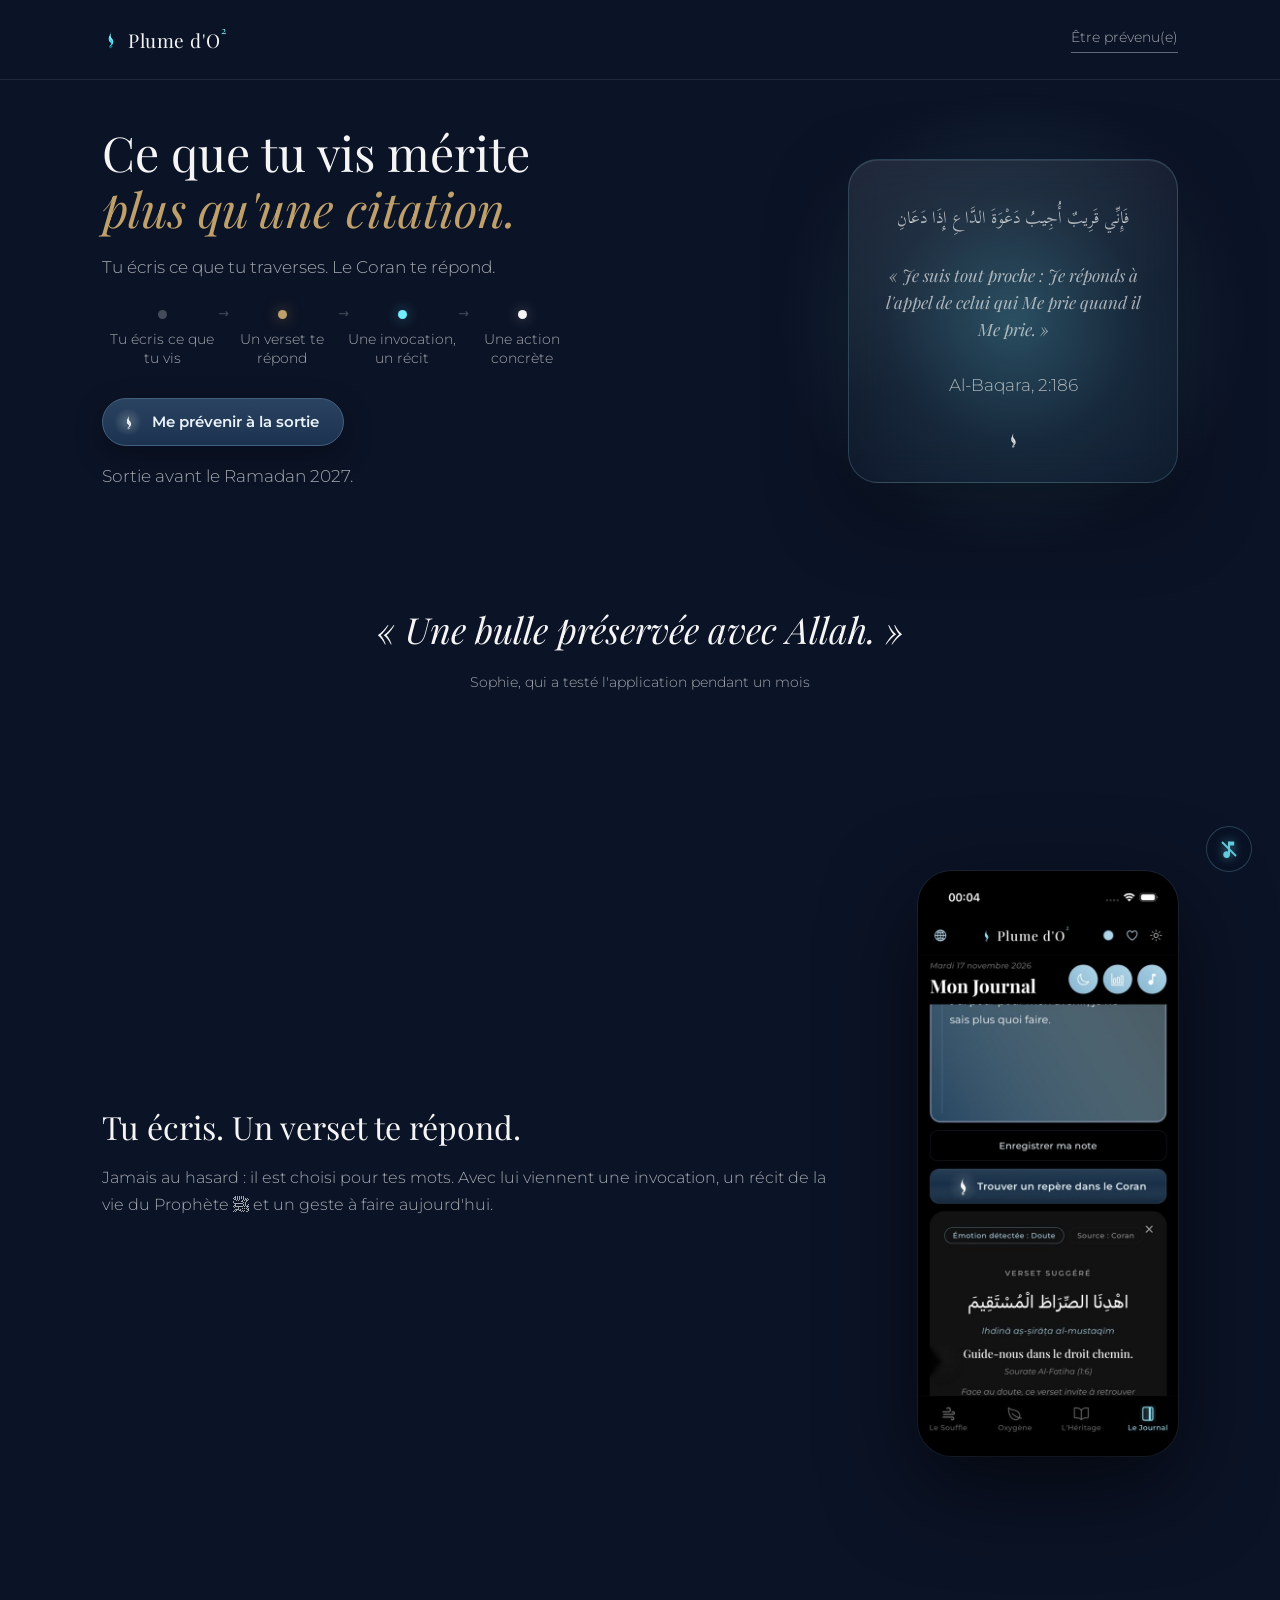
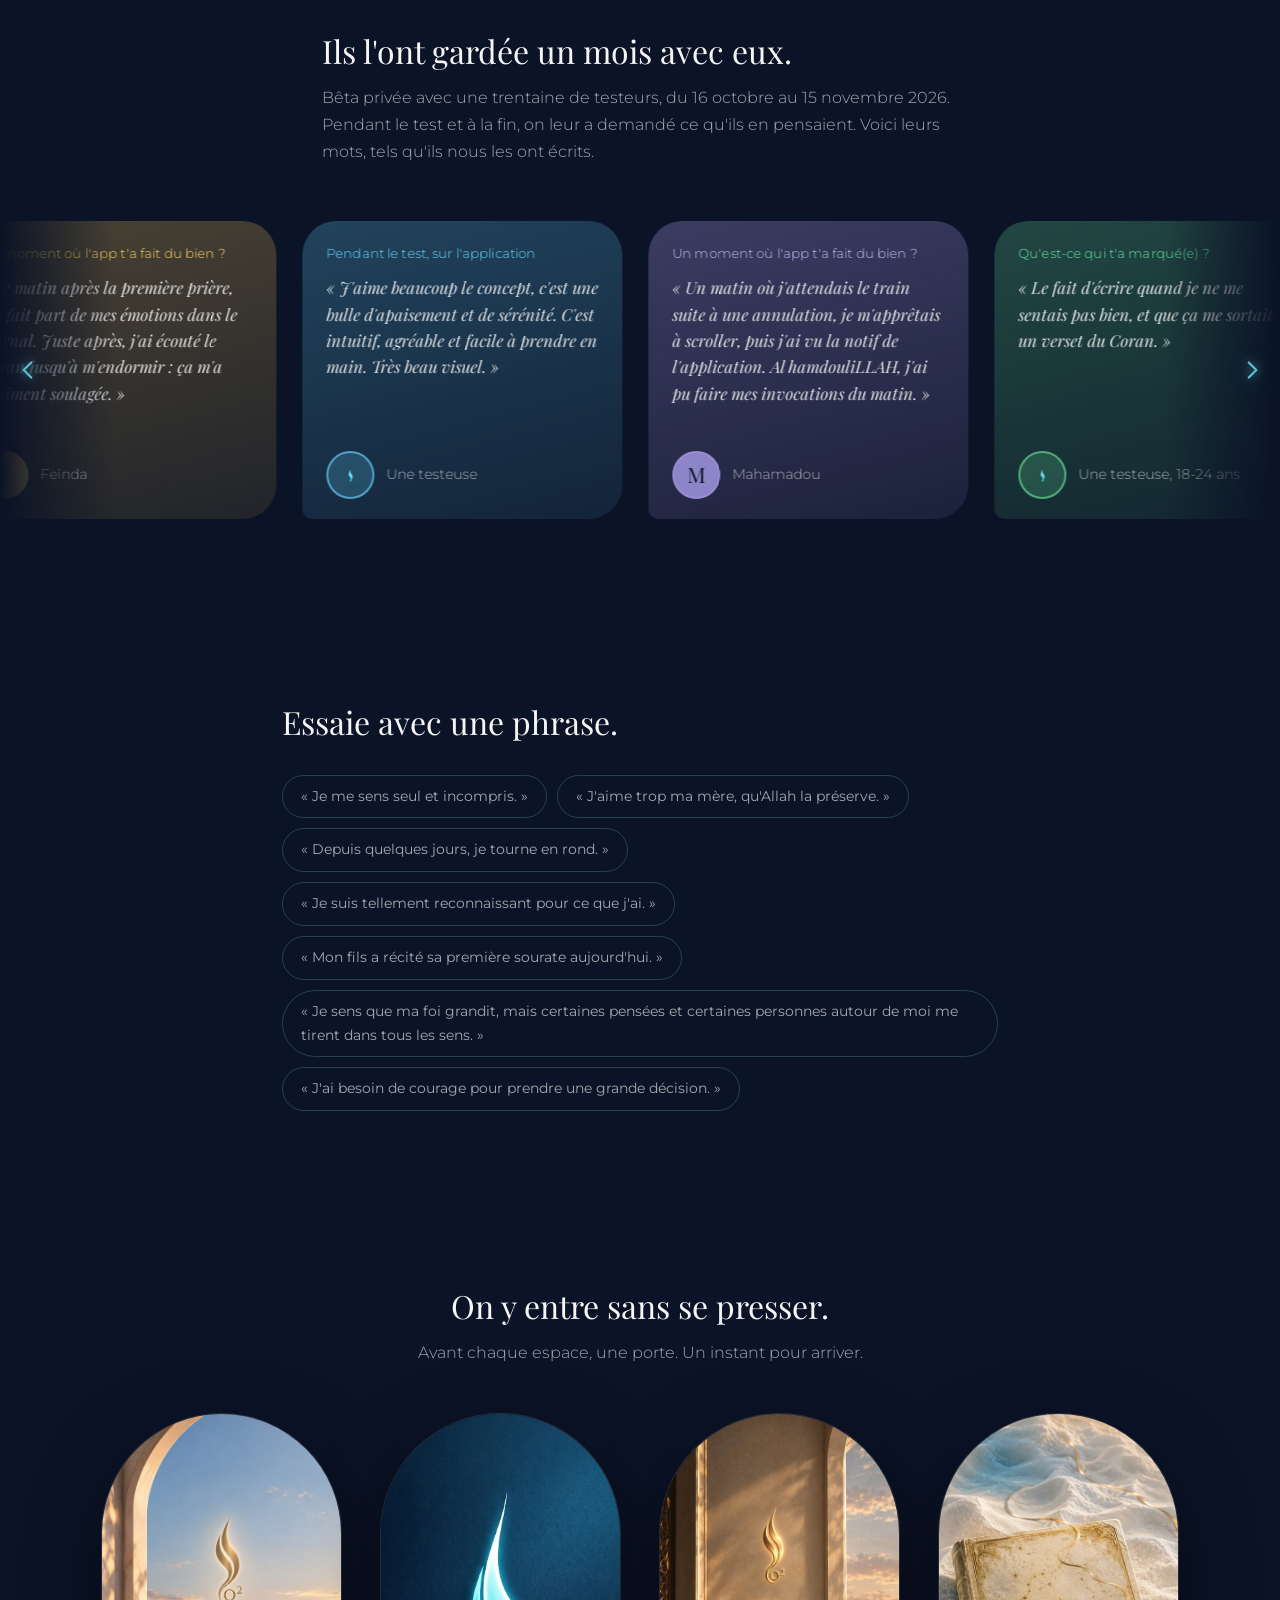
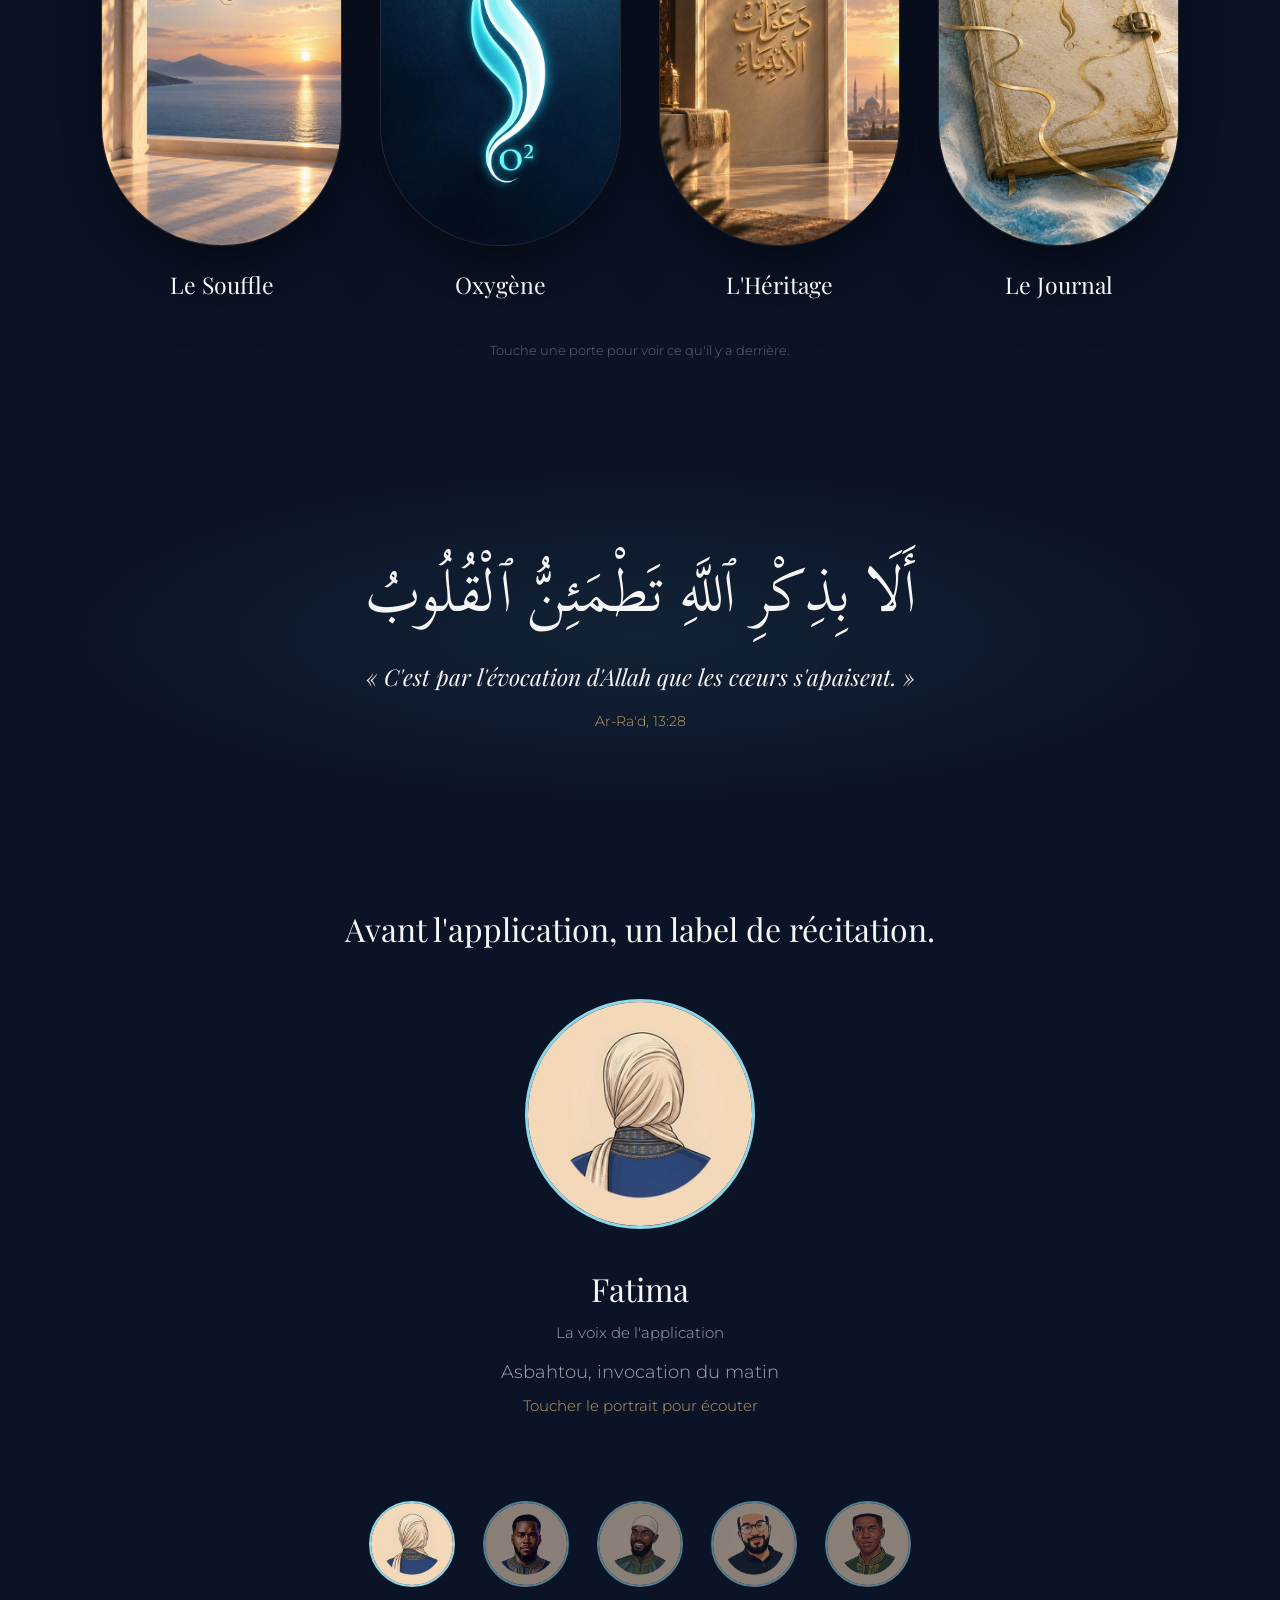
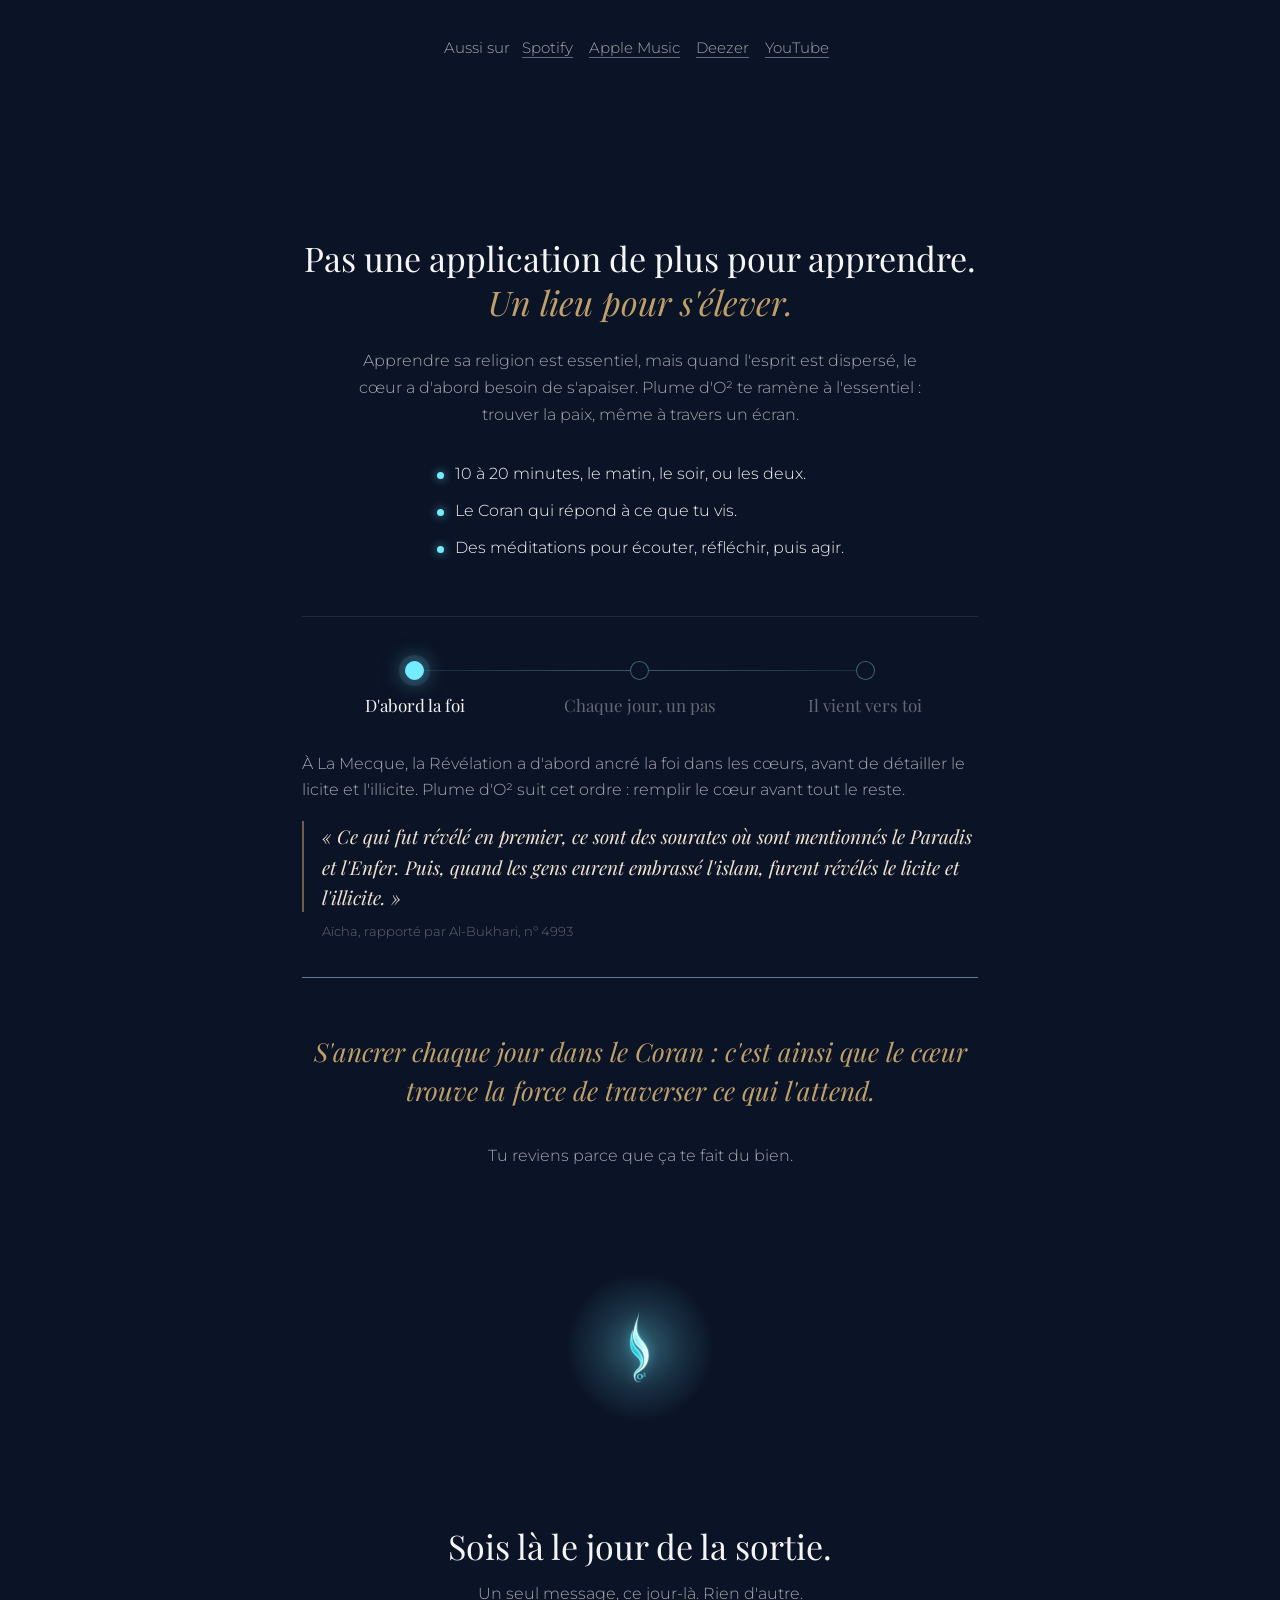
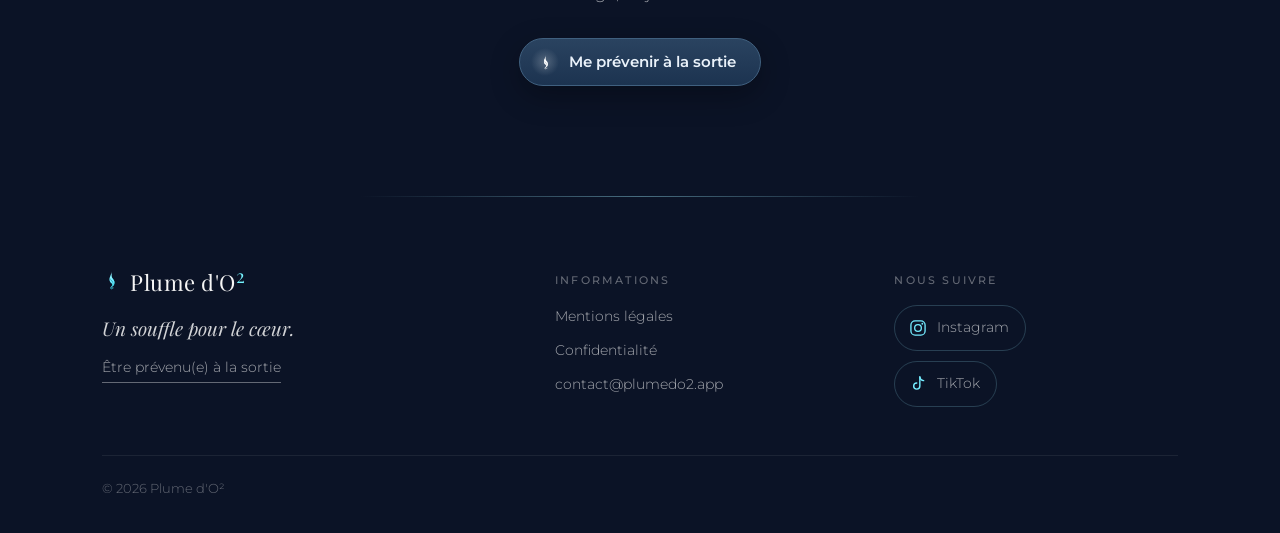
==== commit 02518237: "Add files via upload" ====
--- a/index.html
+++ b/index.html
@@ -7,7 +7,10 @@
 <meta name="description" content="Écris ce que tu traverses. Le Coran te répond : un verset, une invocation, un récit et un geste pour aujourd'hui. Sortie avant le Ramadan 2027.">
 <link rel="canonical" href="https://plumedo2.app/">
 <meta name="theme-color" content="#0B1326">
+<link rel="icon" href="favicon.ico" sizes="any">
 <link rel="icon" href="favicon.svg" type="image/svg+xml">
+<link rel="icon" href="favicon-32.png" type="image/png" sizes="32x32">
+<link rel="apple-touch-icon" href="apple-touch-icon.png">
 <meta property="og:type" content="website">
 <meta property="og:site_name" content="Plume d'O²">
 <meta property="og:url" content="https://plumedo2.app/">
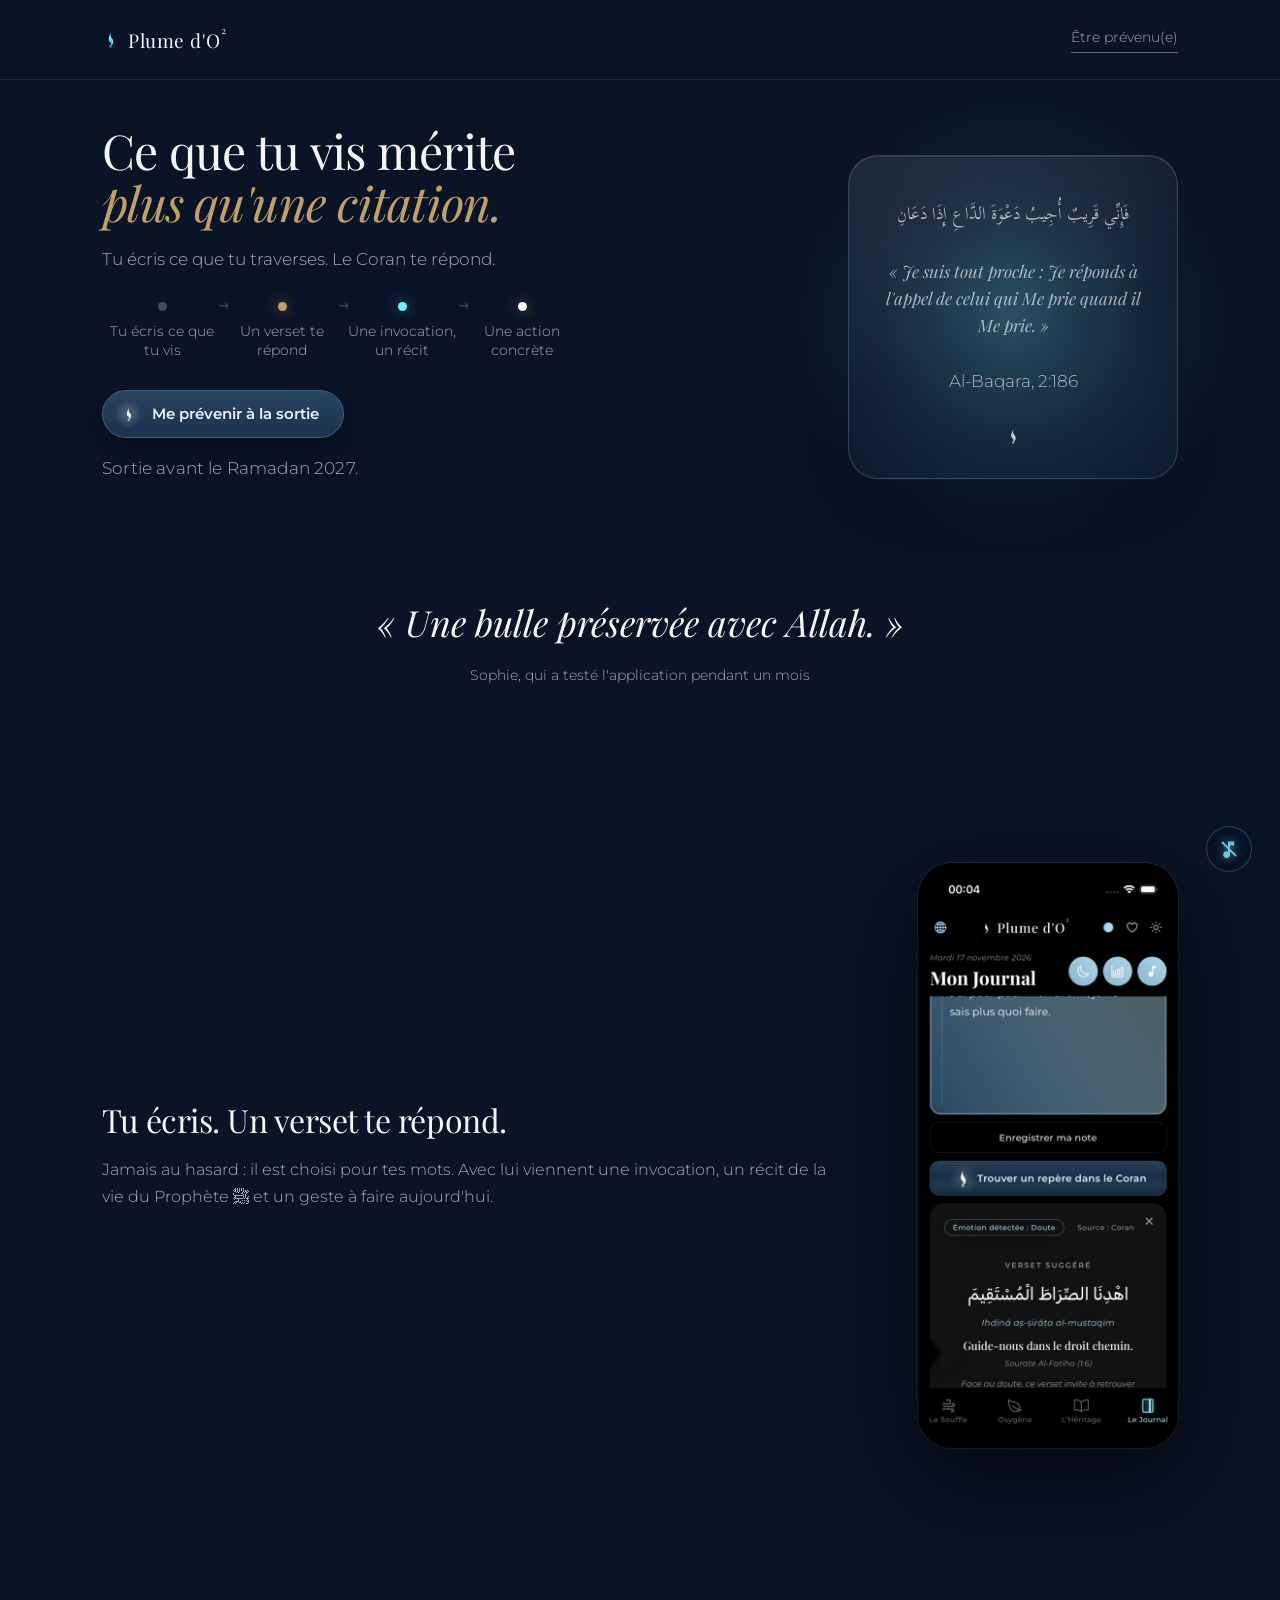
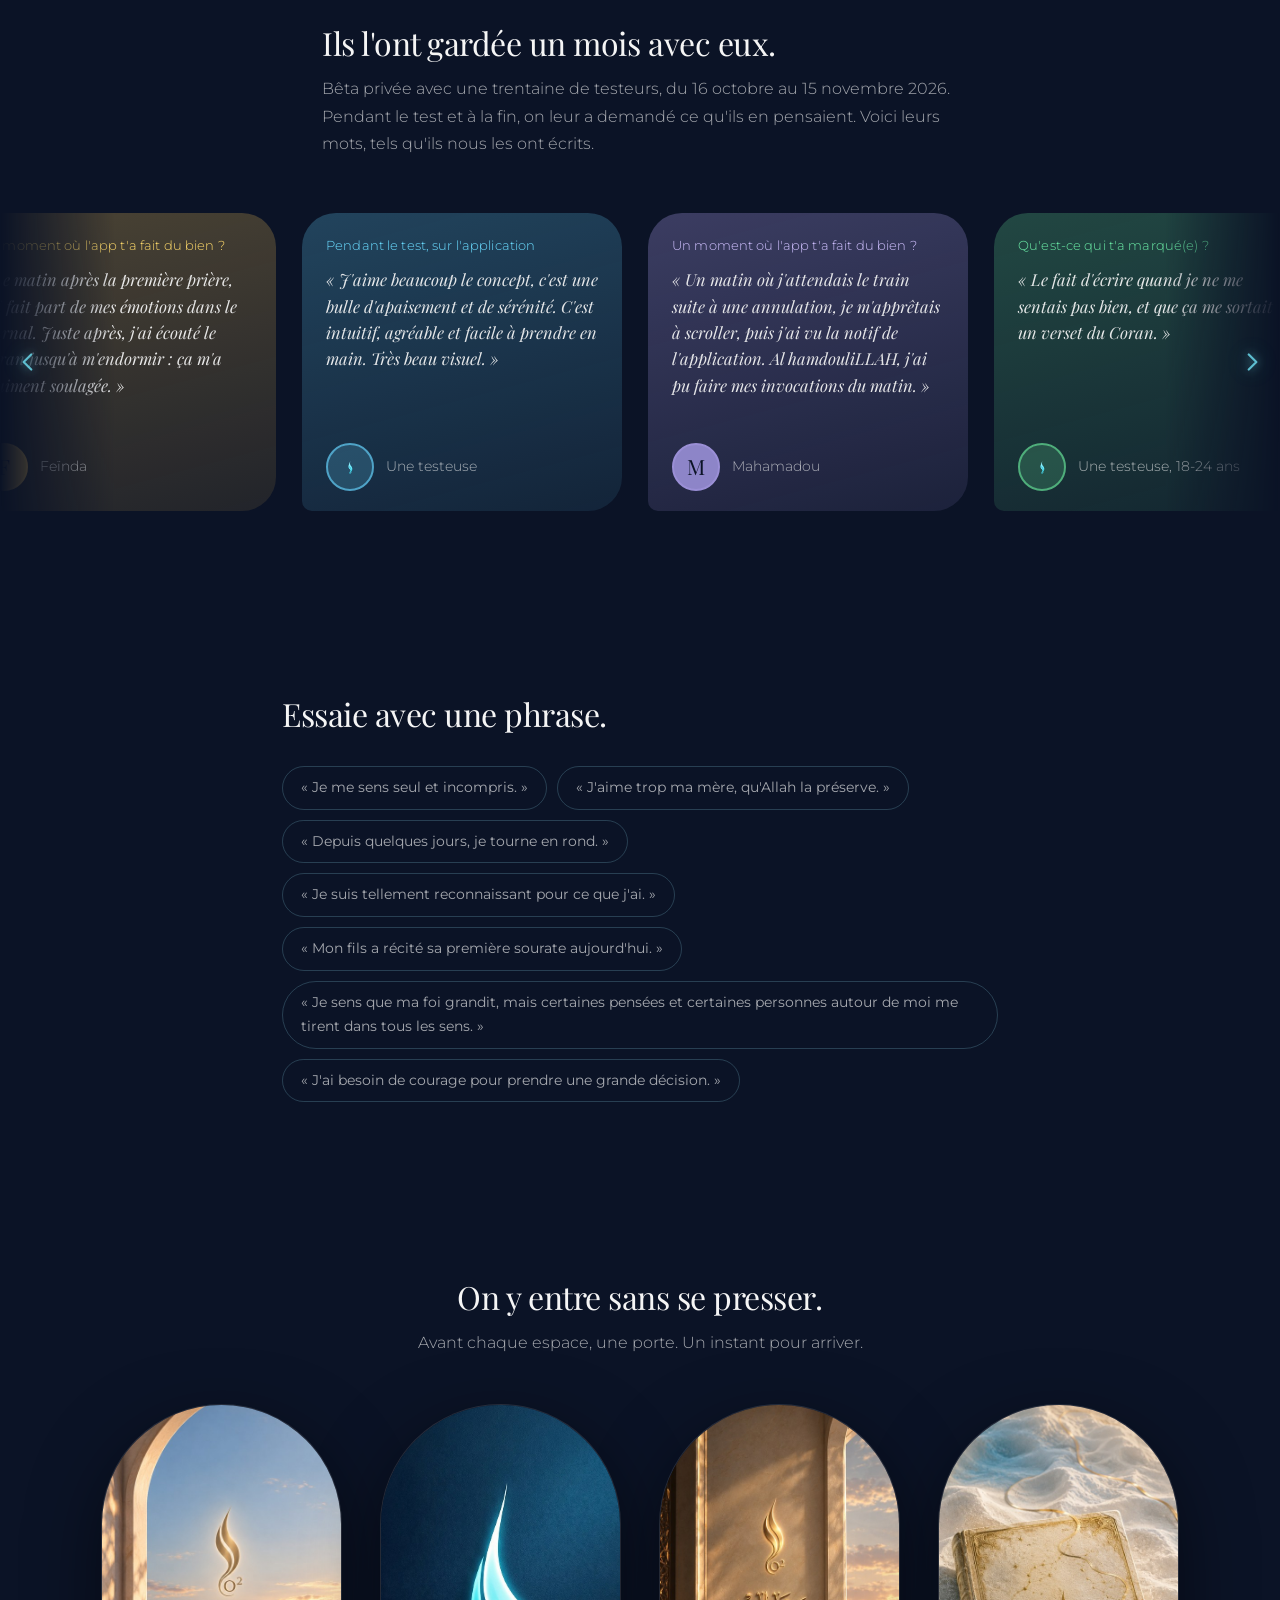
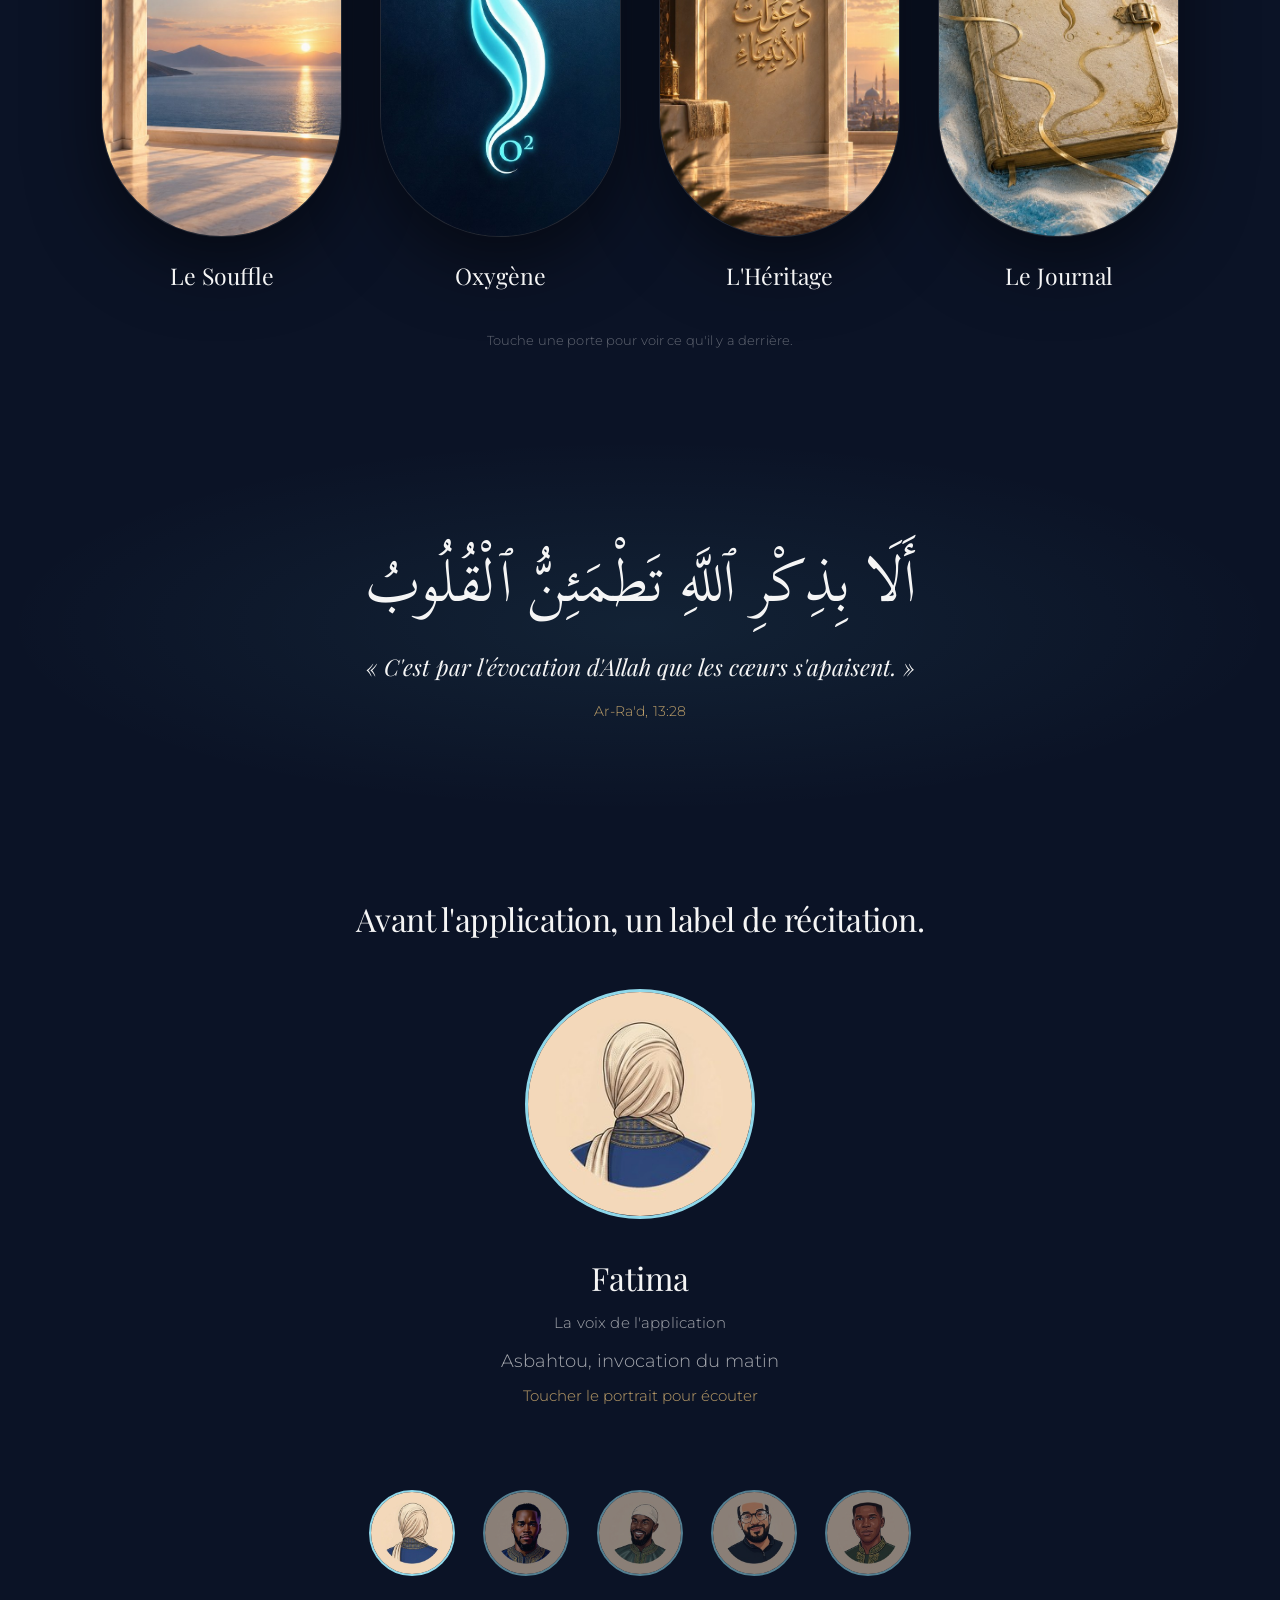
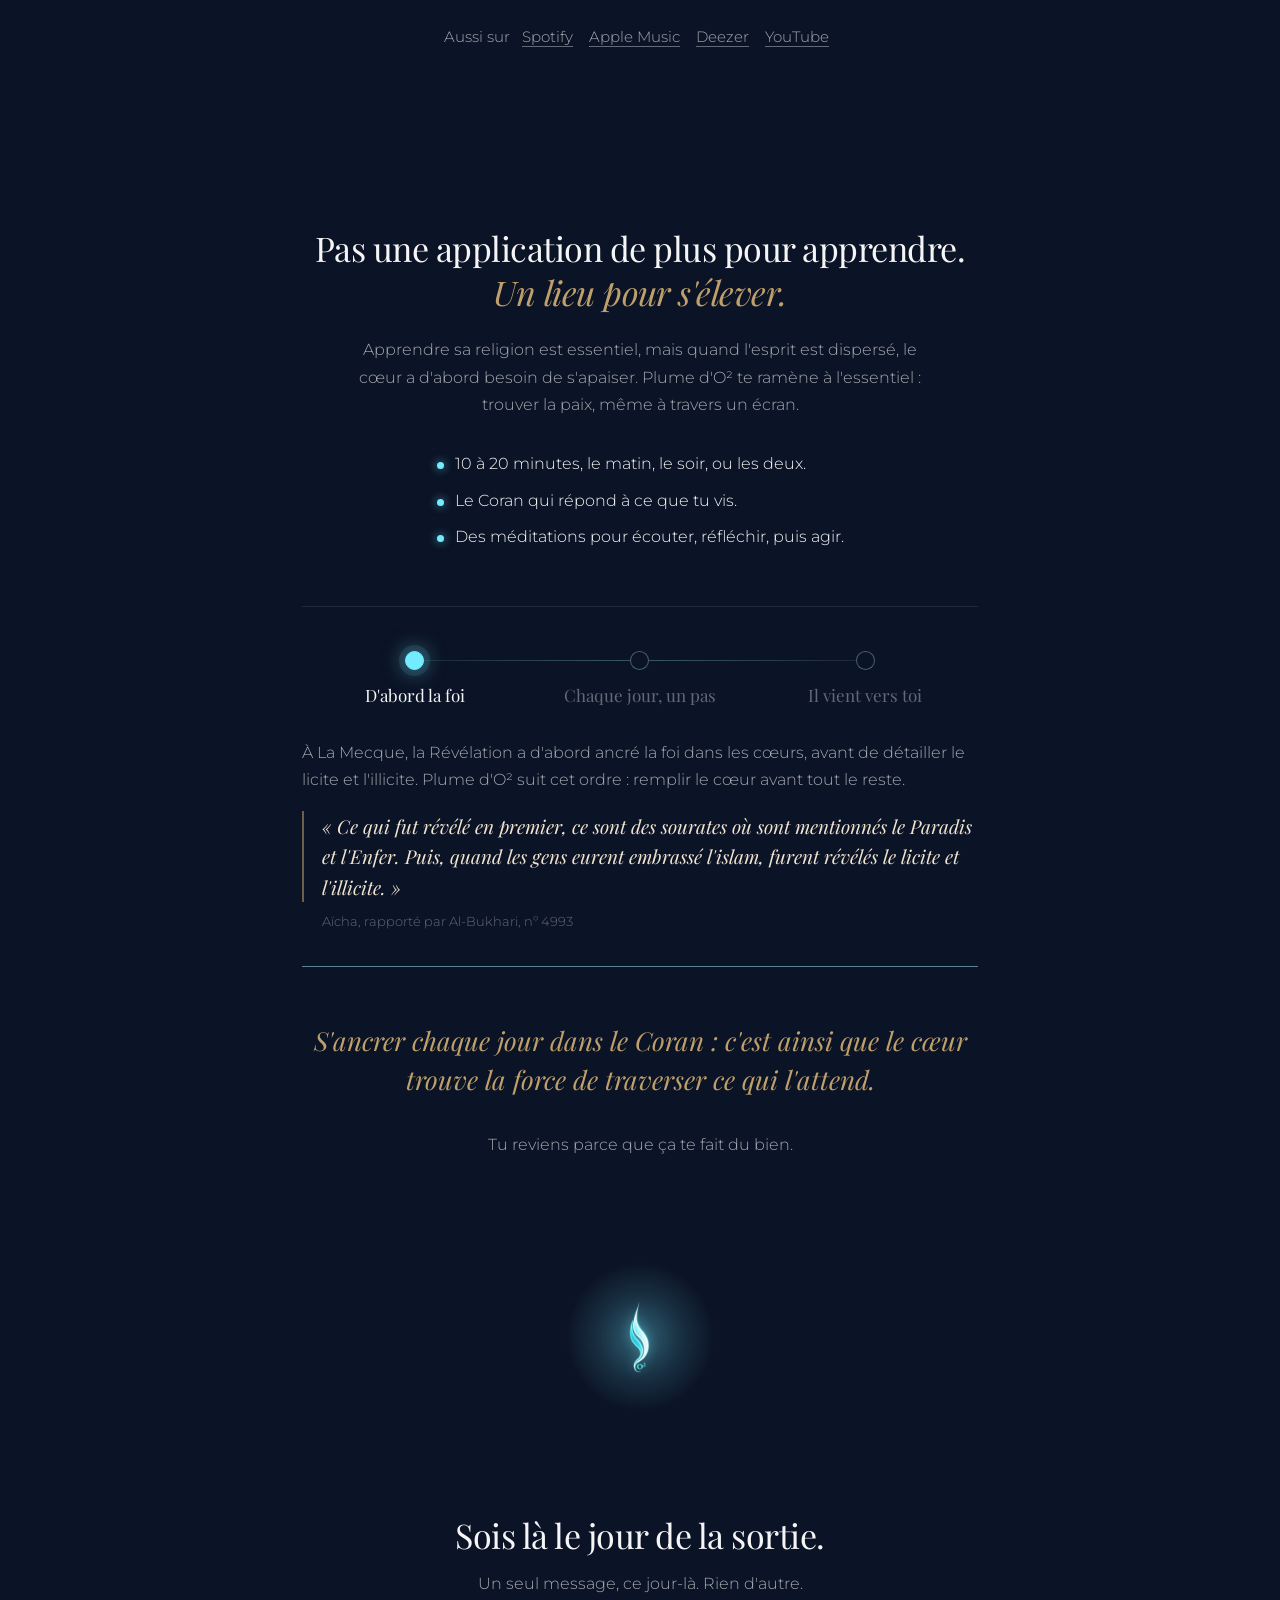
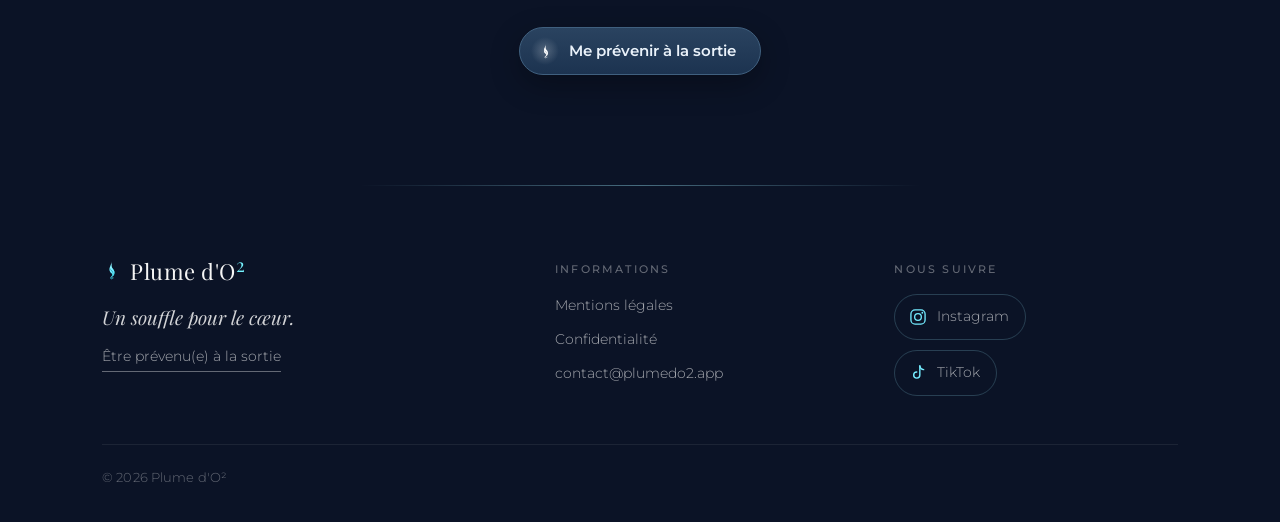
==== commit 5a669e2b: "Add files via upload" ====
--- a/index.html
+++ b/index.html
@@ -11,6 +11,7 @@
 <link rel="icon" href="favicon.svg" type="image/svg+xml">
 <link rel="icon" href="favicon-32.png" type="image/png" sizes="32x32">
 <link rel="apple-touch-icon" href="apple-touch-icon.png">
+<link rel="mask-icon" href="safari-pinned-tab.svg" color="#74ECFF">
 <meta property="og:type" content="website">
 <meta property="og:site_name" content="Plume d'O²">
 <meta property="og:url" content="https://plumedo2.app/">
--- a/site.css
+++ b/site.css
@@ -1,6 +1,6 @@
 
 /* Mise en page : une seule colonne étroite, beaucoup de nuit autour. Une porte en haut (celle de l'app), puis des bulles. Aucun cadre, aucune icône, aucun petit titre. */
-:root{
+:root{--ease-out:cubic-bezier(.23,1,.32,1);--ease-io:cubic-bezier(.77,0,.175,1);
   color-scheme:dark;
   --night:#0B1326; --deep:#060b17;
   --ink:#F5F5F5; --soft:rgba(245,245,245,.66); --faint:rgba(245,245,245,.38);
@@ -25,7 +25,7 @@
 .brand sup{color:#75F3FF}
 .logo-s{width:17px;height:27px}
 .quiet{font-size:14px;color:var(--soft);text-decoration:none;border-bottom:1px solid var(--faint);padding-bottom:2px}
-.quiet:hover{color:var(--ink);border-color:var(--gold)}
+
 .draft{font-size:11px;letter-spacing:2px;text-transform:uppercase;color:var(--faint);text-align:center;padding-block:8px;background:var(--deep)}
 
 .hero{padding-block:24px 0;text-align:center}
@@ -35,8 +35,8 @@
 h1{font-size:clamp(34px,6.4vw,58px);margin-bottom:20px}
 h1 em{font-style:italic;color:var(--gold)}
 .hero p{font-size:19px;color:var(--soft);margin-bottom:34px}
-.go{display:inline-flex;align-items:center;gap:14px;font-family:var(--text);font-weight:600;font-size:16px;color:#EAF2FA;background:linear-gradient(180deg,#2A4360,#1C3350);border:1px solid #40607F;padding:15px 30px 15px 20px;border-radius:20px;text-decoration:none;box-shadow:0 14px 40px rgba(0,0,0,.35);transition:filter .2s}
-.go:hover{filter:brightness(1.12)}
+.go{display:inline-flex;align-items:center;gap:14px;font-family:var(--text);font-weight:600;font-size:16px;color:#EAF2FA;background:linear-gradient(180deg,#2A4360,#1C3350);border:1px solid #40607F;padding:15px 30px 15px 20px;border-radius:20px;text-decoration:none;box-shadow:0 14px 40px rgba(0,0,0,.35);transition:filter .2s var(--ease-out)}
+
 .halo{display:grid;place-items:center;width:38px;height:38px;border-radius:50%;background:radial-gradient(closest-side,rgba(255,255,255,.22),transparent)}
 .pw{width:15px;height:24px}
 .small{font-size:13px;color:var(--faint);margin-top:16px}
@@ -75,7 +75,7 @@
 
 .lines{margin:34px 0 40px;display:flex;flex-direction:column;gap:6px;align-items:flex-start}
 .line{font:inherit;font-family:var(--display);font-style:italic;font-size:19px;text-align:left;color:var(--faint);background:none;border:0;padding:5px 0;cursor:pointer}
-.line:hover{color:var(--soft)}
+
 .line[aria-pressed="true"]{color:var(--ink)}
 .ans>div{padding-block:26px;border-top:1px solid rgba(245,245,245,.1)}
 .ans .ar{font-family:var(--arabic);font-size:32px;line-height:1.9;direction:rtl;text-align:right}
@@ -87,7 +87,7 @@
 .reciters{display:flex;justify-content:center;gap:clamp(18px,6vw,54px);margin:56px 0 44px;flex-wrap:wrap}
 .r{font:inherit;color:inherit;background:none;border:0;cursor:pointer;text-align:center;width:128px;padding:0}
 .r:nth-child(2){margin-top:44px}
-.r img{display:block;width:112px;height:112px;margin:0 auto;border-radius:50%;border:3px solid var(--ring);object-fit:cover;transition:box-shadow .3s,border-color .3s}
+.r img{display:block;width:112px;height:112px;margin:0 auto;border-radius:50%;border:3px solid var(--ring);object-fit:cover;transition:box-shadow .3s var(--ease-out),border-color .3s var(--ease-out)}
 .r.on img{border-color:var(--gold);box-shadow:0 0 50px rgba(191,160,106,.45)}
 .r b{display:block;font-weight:400;font-size:15px;margin-top:12px}
 .r span{display:block;font-size:13px;color:var(--soft)}
@@ -158,17 +158,17 @@
 
 .player{text-align:center;margin-top:52px}
 .big{font:inherit;background:none;border:0;padding:0;cursor:pointer;border-radius:50%}
-.big img{display:block;width:168px;height:168px;border-radius:50%;border:3px solid var(--ring);object-fit:cover;transition:box-shadow .5s,border-color .5s}
+.big img{display:block;width:168px;height:168px;border-radius:50%;border:3px solid var(--ring);object-fit:cover;transition:box-shadow .5s var(--ease-out),border-color .5s var(--ease-out)}
 .big.on img{border-color:var(--gold);box-shadow:0 0 80px rgba(191,160,106,.5)}
 .pn{font-family:var(--display);font-size:26px;margin-top:20px}
 .pt{font-size:14px;color:var(--gold);min-height:24px;margin-top:6px;font-variant-numeric:tabular-nums}
 .picks{display:flex;justify-content:center;gap:clamp(10px,3vw,22px);margin:30px 0 44px}
-.pick{font:inherit;background:none;border:0;padding:0;cursor:pointer;border-radius:50%;opacity:.55;transition:opacity .3s}
+.pick{font:inherit;background:none;border:0;padding:0;cursor:pointer;border-radius:50%;opacity:.55;transition:opacity .3s var(--ease-out)}
 .pick img{display:block;width:clamp(48px,13vw,64px);height:clamp(48px,13vw,64px);border-radius:50%;border:2px solid var(--ring);object-fit:cover}
-.pick[aria-pressed="true"],.pick:hover{opacity:1}
-
-.dbtn{display:block;padding:0;border:0;cursor:pointer;font:inherit;background:none;transition:transform .5s ease,box-shadow .5s ease}
-.dbtn:hover{transform:translateY(-6px);box-shadow:0 0 0 1px rgba(245,245,245,.3),0 30px 80px rgba(0,0,0,.6),0 0 70px rgba(116,236,255,.18)}
+.pick[aria-pressed="true"]{opacity:1}
+
+.dbtn{display:block;padding:0;border:0;cursor:pointer;font:inherit;background:none;transition:transform .5s var(--ease-out),box-shadow .5s var(--ease-out)}
+
 .dbtn:focus-visible{outline-offset:6px}
 .peek{position:fixed;inset:0;z-index:40;background:rgba(5,10,21,.94);display:grid;place-items:center;overflow:auto;padding:max(20px,env(safe-area-inset-top,0px)) 20px max(20px,env(safe-area-inset-bottom,0px));animation:peekin .9s ease}
 @keyframes peekin{from{opacity:0}}
@@ -193,8 +193,8 @@
 
 /* ---- phrases d'essai : pastilles, surbrillance bleue ---- */
 .lines{flex-direction:row;flex-wrap:wrap;gap:10px}
-.line{font-family:var(--text);font-style:normal;font-weight:400;font-size:14px;color:var(--soft);border:1px solid rgba(143,216,234,.22);border-radius:999px;padding:9px 18px;transition:color .25s,border-color .25s,background .25s}
-.line:hover{color:#D6F3FB;border-color:var(--ring);background:rgba(116,236,255,.09)}
+.line{font-family:var(--text);font-style:normal;font-weight:400;font-size:14px;color:var(--soft);border:1px solid rgba(143,216,234,.22);border-radius:999px;padding:9px 18px;transition:color .25s var(--ease-out),border-color .25s var(--ease-out),background .25s var(--ease-out)}
+
 .line[aria-pressed="true"]{color:#EAFBFF;border-color:var(--ring);background:rgba(116,236,255,.15)}
 /* ---- porte dans l'accroche : ordinateur seulement ---- */
 .hero-door,.hero-card{display:none}
@@ -243,12 +243,12 @@
 /* ---- avis : deux flèches pour défiler plus vite ---- */
 .avis{position:relative;margin-top:48px}
 .avis .frame{margin-top:0}
-.arw{position:absolute;top:50%;z-index:2;width:44px;height:44px;margin-top:-22px;display:grid;place-items:center;color:#74ECFF;background:none;border:0;padding:0;cursor:pointer;opacity:.78;transition:opacity .3s,transform .3s;filter:drop-shadow(0 0 5px rgba(116,236,255,.75)) drop-shadow(0 0 14px rgba(116,236,255,.4))}
+.arw{position:absolute;top:50%;z-index:2;width:44px;height:44px;margin-top:-22px;display:grid;place-items:center;color:#74ECFF;background:none;border:0;padding:0;cursor:pointer;opacity:.78;transition:opacity .3s var(--ease-out),transform .3s var(--ease-out);filter:drop-shadow(0 0 5px rgba(116,236,255,.75)) drop-shadow(0 0 14px rgba(116,236,255,.4))}
 .arw svg{width:26px;height:26px}
 .arw.prev{left:max(6px,calc(50% - 640px))}
 .arw.next{right:max(6px,calc(50% - 640px))}
-.arw:hover,.arw:focus-visible{opacity:1}
-.arw.prev:hover{transform:translateX(-2px)}.arw.next:hover{transform:translateX(2px)}
+.arw:focus-visible{opacity:1}
+
 .arw:focus-visible{outline:1px solid rgba(116,236,255,.5);outline-offset:2px;border-radius:50%}
 
 /* ---- essai : rien ne s'affiche avant qu'on choisisse une phrase ---- */
@@ -288,10 +288,10 @@
 .mq-path{position:relative;margin-top:56px;padding:44px 0 34px;border-block:1px solid rgba(245,245,245,.1)}
 .mq-steps{position:relative;display:grid;grid-template-columns:repeat(3,1fr)}
 .mq-steps::before{content:"";position:absolute;top:9px;left:16.66%;right:16.66%;height:1px;background:linear-gradient(90deg,rgba(143,216,234,.1),rgba(143,216,234,.35),rgba(143,216,234,.1))}
-.mq-step{position:relative;font:inherit;background:none;border:0;cursor:pointer;display:flex;flex-direction:column;align-items:center;gap:14px;padding:0 6px;color:var(--faint);transition:color .5s}
-.mq-step i{width:19px;height:19px;border-radius:50%;border:1px solid rgba(143,216,234,.4);background:#0B1326;transition:all .6s}
+.mq-step{position:relative;font:inherit;background:none;border:0;cursor:pointer;display:flex;flex-direction:column;align-items:center;gap:14px;padding:0 6px;color:var(--faint);transition:color .5s var(--ease-out)}
+.mq-step i{width:19px;height:19px;border-radius:50%;border:1px solid rgba(143,216,234,.4);background:#0B1326;transition:background .6s var(--ease-out),border-color .6s var(--ease-out),box-shadow .6s var(--ease-out),transform .6s var(--ease-out)}
 .mq-step span{font-family:var(--display);font-size:17px;line-height:1.3}
-.mq-step:hover{color:var(--soft)}
+
 .mq-step.on{color:var(--ink)}
 .mq-step.on i{background:var(--cyan);border-color:var(--cyan);box-shadow:0 0 0 6px rgba(116,236,255,.1),0 0 22px rgba(116,236,255,.7);animation:mqbreathe 4s ease-in-out infinite}
 @keyframes mqbreathe{50%{box-shadow:0 0 0 10px rgba(116,236,255,.05),0 0 30px rgba(116,236,255,.9)}}
@@ -312,12 +312,12 @@
 /* ---- ambiance sonore du Journal : note pleine comme dans l'app, couleurs du site ---- */
 .amb{position:fixed;right:calc(env(safe-area-inset-right,0px) + 18px);bottom:calc(env(safe-area-inset-bottom,0px) + 30px);z-index:45;touch-action:manipulation;-webkit-tap-highlight-color:transparent;width:50px;height:50px;border-radius:50%;padding:0;display:grid;place-items:center;cursor:pointer;color:#74ECFF;
   background:rgba(11,19,38,.72);border:1px solid rgba(143,216,234,.28);-webkit-backdrop-filter:blur(10px);backdrop-filter:blur(10px);
-  opacity:0;visibility:hidden;transition:opacity 1.2s ease 1s,visibility 0s linear 2.2s,border-color .4s,box-shadow .4s,transform .3s;animation:ambpulse 4.5s ease-in-out infinite}
-.entered .amb{opacity:.85;visibility:visible;transition:opacity 1.2s ease 1s,visibility 0s,border-color .4s,box-shadow .4s,transform .3s}
-.amb:hover{opacity:1;border-color:rgba(143,216,234,.6);transform:scale(1.05)}
+  opacity:0;visibility:hidden;transition:opacity 1.2s ease 1s,visibility 0s linear 2.2s,border-color .4s var(--ease-out),box-shadow .4s var(--ease-out),transform .3s var(--ease-out);animation:ambpulse 4.5s ease-in-out infinite}
+.entered .amb{opacity:.85;visibility:visible;transition:opacity 1.2s ease 1s,visibility 0s,border-color .4s var(--ease-out),box-shadow .4s var(--ease-out),transform .3s var(--ease-out)}
+
 .amb:focus-visible{outline:2px solid rgba(116,236,255,.55);outline-offset:3px}
 .amb svg{width:24px;height:24px;filter:drop-shadow(0 0 5px rgba(116,236,255,.6))}
-.amb .amb-x{opacity:1;transition:opacity .4s}
+.amb .amb-x{opacity:1;transition:opacity .4s var(--ease-out)}
 .amb[aria-pressed="true"]{opacity:1;animation:none;border-color:rgba(116,236,255,.55);box-shadow:0 0 18px rgba(116,236,255,.3)}
 .amb[aria-pressed="true"] .amb-x{opacity:0}
 @keyframes ambpulse{50%{box-shadow:0 0 0 6px rgba(116,236,255,.06),0 0 16px rgba(116,236,255,.22)}}
@@ -326,14 +326,12 @@
 @media (min-width:900px){.amb{bottom:28px;right:28px}}
 
 #ambtoast{position:fixed;left:50%;bottom:calc(env(safe-area-inset-bottom,0px) + 96px);z-index:46;transform:translate(-50%,10px);max-width:min(88vw,360px);padding:12px 18px;border-radius:16px;
-  background:rgba(11,19,38,.92);border:1px solid rgba(143,216,234,.3);color:rgba(245,245,245,.92);font-size:14px;line-height:1.45;text-align:center;opacity:0;pointer-events:none;transition:opacity .5s,transform .5s}
+  background:rgba(11,19,38,.92);border:1px solid rgba(143,216,234,.3);color:rgba(245,245,245,.92);font-size:14px;line-height:1.45;text-align:center;opacity:0;pointer-events:none;transition:opacity .5s var(--ease-out),transform .5s var(--ease-out)}
 #ambtoast.on{opacity:1;transform:translate(-50%,0)}
 
 /* ---- bandeau du haut : collant, il se range en descendant et revient en remontant ---- */
-.sitebar{position:sticky;top:0;z-index:35;border-bottom:1px solid rgba(245,245,245,.09);transition:transform .5s ease,background .5s ease,border-color .5s ease,-webkit-backdrop-filter .5s,backdrop-filter .5s}
-.sitebar .top{transition:padding .4s ease}
-.sitebar.scrolled{background:rgba(11,19,38,.8);-webkit-backdrop-filter:blur(14px);backdrop-filter:blur(14px);border-bottom-color:rgba(143,216,234,.12)}
-.sitebar.scrolled .top{padding-block:12px}
+.sitebar{position:sticky;top:0;z-index:35;border-bottom:1px solid rgba(245,245,245,.09);transition:transform .5s var(--ease-out),background .5s var(--ease-out),border-color .5s var(--ease-out),-webkit-backdrop-filter .5s var(--ease-out),backdrop-filter .5s var(--ease-out)}
+.sitebar.scrolled{background:rgba(11,19,38,.7);-webkit-backdrop-filter:blur(20px) saturate(160%);backdrop-filter:blur(20px) saturate(160%);border-bottom-color:rgba(143,216,234,.12)}
 .sitebar.hide{transform:translateY(-100%)}
 .brand{cursor:pointer}
 @media (prefers-reduced-motion:reduce){.sitebar,.sitebar .top{transition:none}}
@@ -341,14 +339,14 @@
 /* ---- flèche « revenir en haut », au-dessus de la note ---- */
 .upbtn{position:fixed;right:calc(env(safe-area-inset-right,0px) + 18px);bottom:calc(env(safe-area-inset-bottom,0px) + 92px);z-index:45;width:44px;height:44px;border-radius:50%;padding:0;display:grid;place-items:center;cursor:pointer;color:#74ECFF;
   background:rgba(11,19,38,.72);border:1px solid rgba(143,216,234,.28);-webkit-backdrop-filter:blur(10px);backdrop-filter:blur(10px);touch-action:manipulation;-webkit-tap-highlight-color:transparent;
-  opacity:0;visibility:hidden;transform:translateY(8px);transition:opacity .5s ease,transform .5s ease,visibility 0s linear .5s,border-color .4s}
-.upbtn.show{opacity:.8;visibility:visible;transform:none;transition:opacity .5s ease,transform .5s ease,visibility 0s,border-color .4s}
-.upbtn:hover{opacity:1;border-color:rgba(143,216,234,.6)}
+  opacity:0;visibility:hidden;transform:translateY(8px);transition:opacity .5s var(--ease-out),transform .5s var(--ease-out),visibility 0s linear .5s,border-color .4s var(--ease-out)}
+.upbtn.show{opacity:.8;visibility:visible;transform:none;transition:opacity .5s var(--ease-out),transform .5s var(--ease-out),visibility 0s,border-color .4s var(--ease-out)}
+
 .upbtn svg{width:22px;height:22px;filter:drop-shadow(0 0 5px rgba(116,236,255,.6))}
 @media (min-width:900px){.upbtn{right:28px;bottom:92px}}
 
 /* ---- la note et la flèche s'effacent pendant qu'on fait défiler ---- */
-.ready .amb{transition:opacity .6s ease,border-color .4s,box-shadow .4s,transform .3s}
+.ready .amb{transition:opacity .6s var(--ease-out),border-color .4s var(--ease-out),box-shadow .4s var(--ease-out),transform .3s var(--ease-out)}
 .ready.scrolling .amb{opacity:.22}
 .ready.scrolling .upbtn.show{opacity:.3}
 .amb{width:46px;height:46px}
@@ -363,11 +361,11 @@
 .foot-line{font-family:var(--display);font-style:italic;font-size:19px;line-height:1.4;color:rgba(245,245,245,.85)}
 .foot-col{display:flex;flex-direction:column;align-items:center;gap:10px}
 .foot-col h3{font-family:var(--text);font-weight:500;font-size:11px;letter-spacing:2.2px;text-transform:uppercase;color:var(--faint);margin-bottom:6px}
-.foot-col a{color:var(--soft);text-decoration:none;transition:color .25s}
-.foot-col a:hover,.foot-col a:focus-visible{color:var(--cyan)}
+.foot-col a{color:var(--soft);text-decoration:none;transition:color .25s var(--ease-out)}
+.foot-col a:focus-visible{color:var(--cyan)}
 .foot-soc{display:flex;gap:14px;flex-wrap:wrap;justify-content:center}
-.foot-soc a{display:inline-flex;align-items:center;gap:9px;padding:10px 16px 10px 13px;border:1px solid rgba(143,216,234,.22);border-radius:999px;transition:border-color .3s,color .3s,background .3s;-webkit-tap-highlight-color:transparent}
-.foot-soc a:hover{border-color:rgba(143,216,234,.6);background:rgba(116,236,255,.05)}
+.foot-soc a{display:inline-flex;align-items:center;gap:9px;padding:10px 16px 10px 13px;border:1px solid rgba(143,216,234,.22);border-radius:999px;transition:border-color .3s var(--ease-out),color .3s var(--ease-out),background .3s var(--ease-out);-webkit-tap-highlight-color:transparent}
+
 .foot-soc svg{width:20px;height:20px;flex:none;color:var(--cyan)}
 .foot-copy{margin-top:48px;padding-top:22px;border-top:1px solid rgba(245,245,245,.07);text-align:center;font-size:12.5px;color:var(--faint)}
 @media (min-width:760px){
@@ -382,8 +380,8 @@
 /* ---- voix du label : rôle et liens de chaque récitant ---- */
 .pr{font-size:14px;line-height:1.5;color:var(--soft);margin-top:6px;max-width:34ch;margin-inline:auto;text-wrap:balance;min-height:1.5em}
 .pl{display:flex;flex-wrap:wrap;justify-content:center;gap:6px 20px;margin-top:14px;min-height:30px;font-size:13.5px}
-.pl a{color:var(--soft);text-decoration:none;border-bottom:1px solid var(--faint);padding-bottom:2px;transition:color .25s,border-color .25s}
-.pl a:hover,.pl a:focus-visible{color:var(--cyan);border-color:var(--cyan)}
+.pl a{color:var(--soft);text-decoration:none;border-bottom:1px solid var(--faint);padding-bottom:2px;transition:color .25s var(--ease-out),border-color .25s var(--ease-out)}
+.pl a:focus-visible{color:var(--cyan);border-color:var(--cyan)}
 @media (min-width:900px){.pr{font-size:15px}.pl{font-size:14.5px}}
 .pr{margin-bottom:12px}
 
@@ -404,7 +402,7 @@
 @media (max-width:760px){
   .ddots{display:flex;justify-content:center;gap:0;margin-top:10px}
   .ddots button{width:28px;height:28px;padding:0;border:0;background:none;cursor:pointer;display:grid;place-items:center;-webkit-tap-highlight-color:transparent}
-  .ddots button::before{content:"";width:7px;height:7px;border-radius:50%;background:rgba(245,245,245,.28);transition:background .35s,transform .35s,box-shadow .35s}
+  .ddots button::before{content:"";width:7px;height:7px;border-radius:50%;background:rgba(245,245,245,.28);transition:background .35s var(--ease-out),transform .35s var(--ease-out),box-shadow .35s var(--ease-out)}
   .ddots button[aria-current="true"]::before{background:var(--cyan);transform:scale(1.25);box-shadow:0 0 8px rgba(116,236,255,.6)}
 }
 
@@ -432,3 +430,58 @@
 .go{border-radius:999px;font-size:15px;padding:9px 24px 9px 11px;gap:10px;box-shadow:0 10px 30px rgba(0,0,0,.3)}
 .go .halo{width:28px;height:28px}
 @media (min-width:900px){.go{font-size:15px;padding:9px 24px 9px 11px;border-radius:999px;gap:10px}.go .halo{width:28px;height:28px}}
+
+/* ==== Finitions (règles apple-design / emil-design-eng) ==== */
+/* survols : seulement avec une vraie souris (sur iPhone un élément touché ne reste plus « survolé ») */
+@media (hover:hover) and (pointer:fine){
+  .quiet:hover{color:var(--ink);border-color:var(--gold)}
+  .go:hover{filter:brightness(1.12)}
+  .line:hover{color:var(--soft)}
+  .pick:hover{opacity:1}
+  .dbtn:hover{transform:translateY(-6px);box-shadow:0 0 0 1px rgba(245,245,245,.3),0 30px 80px rgba(0,0,0,.6),0 0 70px rgba(116,236,255,.18)}
+  .line:hover{color:#D6F3FB;border-color:var(--ring);background:rgba(116,236,255,.09)}
+  .arw:hover{opacity:1}
+  .arw.prev:hover{transform:translateX(-2px)}
+  .arw.next:hover{transform:translateX(2px)}
+  .mq-step:hover{color:var(--soft)}
+  .amb:hover{opacity:1;border-color:rgba(143,216,234,.6);transform:scale(1.05)}
+  .upbtn:hover{opacity:1;border-color:rgba(143,216,234,.6)}
+  .foot-col a:hover{color:var(--cyan)}
+  .foot-soc a:hover{border-color:rgba(143,216,234,.6);background:rgba(116,236,255,.05)}
+  .pl a:hover{color:var(--cyan);border-color:var(--cyan)}
+}
+/* retour au toucher : l'élément s'enfonce légèrement dès l'appui */
+.go{transition:filter .2s var(--ease-out),transform .16s var(--ease-out)}
+.line{transition:color .25s var(--ease-out),border-color .25s var(--ease-out),background .25s var(--ease-out),transform .16s var(--ease-out)}
+.pick{transition:opacity .3s var(--ease-out),transform .16s var(--ease-out)}
+.foot-soc a{transition:border-color .3s var(--ease-out),color .3s var(--ease-out),background .3s var(--ease-out),transform .16s var(--ease-out)}
+.ddots button,.mq-step,.upbtn,.quiet{transition-property:color,opacity,border-color,transform;transition-duration:.25s;transition-timing-function:var(--ease-out)}
+.go:active,.line:active,.pick:active,.foot-soc a:active,.mq-step:active,.quiet:active{transform:scale(.97);transition-duration:.1s}
+.dbtn:active{transform:scale(.98);transition:transform .1s var(--ease-out)}
+.arw:active{transform:scale(.9);transition:transform .1s var(--ease-out)}
+.amb:active,.upbtn:active,.ddots button:active{transform:scale(.92);transition:transform .1s var(--ease-out)}
+a,button{-webkit-tap-highlight-color:transparent}
+/* typographie : titres resserrés, interlignage plus serré */
+h1,h2{letter-spacing:-.015em}
+h1{line-height:1.1}
+h2{line-height:1.16}
+.small,.ref,.pr,.foot-copy{letter-spacing:.01em}
+/* petits réglages */
+html{scroll-padding-top:96px}
+::selection{background:rgba(116,236,255,.28);color:#fff}
+/* apparition au défilement : discrète, une seule fois */
+.rv{opacity:0;transform:translateY(14px);transition:opacity .8s var(--ease-out),transform .8s var(--ease-out)}
+.rv.in{opacity:1;transform:none}
+/* confort */
+@media (prefers-reduced-motion:reduce){
+  .rv{transform:none;transition:opacity .3s ease}
+  .go:active,.line:active,.pick:active,.foot-soc a:active,.mq-step:active,.quiet:active,.dbtn:active,.arw:active,.amb:active,.upbtn:active,.ddots button:active{transform:none}
+  .halo,.gate .door,.hero-card,.hc-glow,.em-halo{animation:none!important}
+}
+@media (prefers-reduced-transparency:reduce){
+  .sitebar.scrolled{background:#0B1326;-webkit-backdrop-filter:none;backdrop-filter:none}
+  .amb,.upbtn{background:#0B1326;-webkit-backdrop-filter:none;backdrop-filter:none}
+}
+@media (prefers-contrast:more){
+  .sitebar.scrolled{background:#0B1326;border-bottom-color:rgba(245,245,245,.35)}
+}
